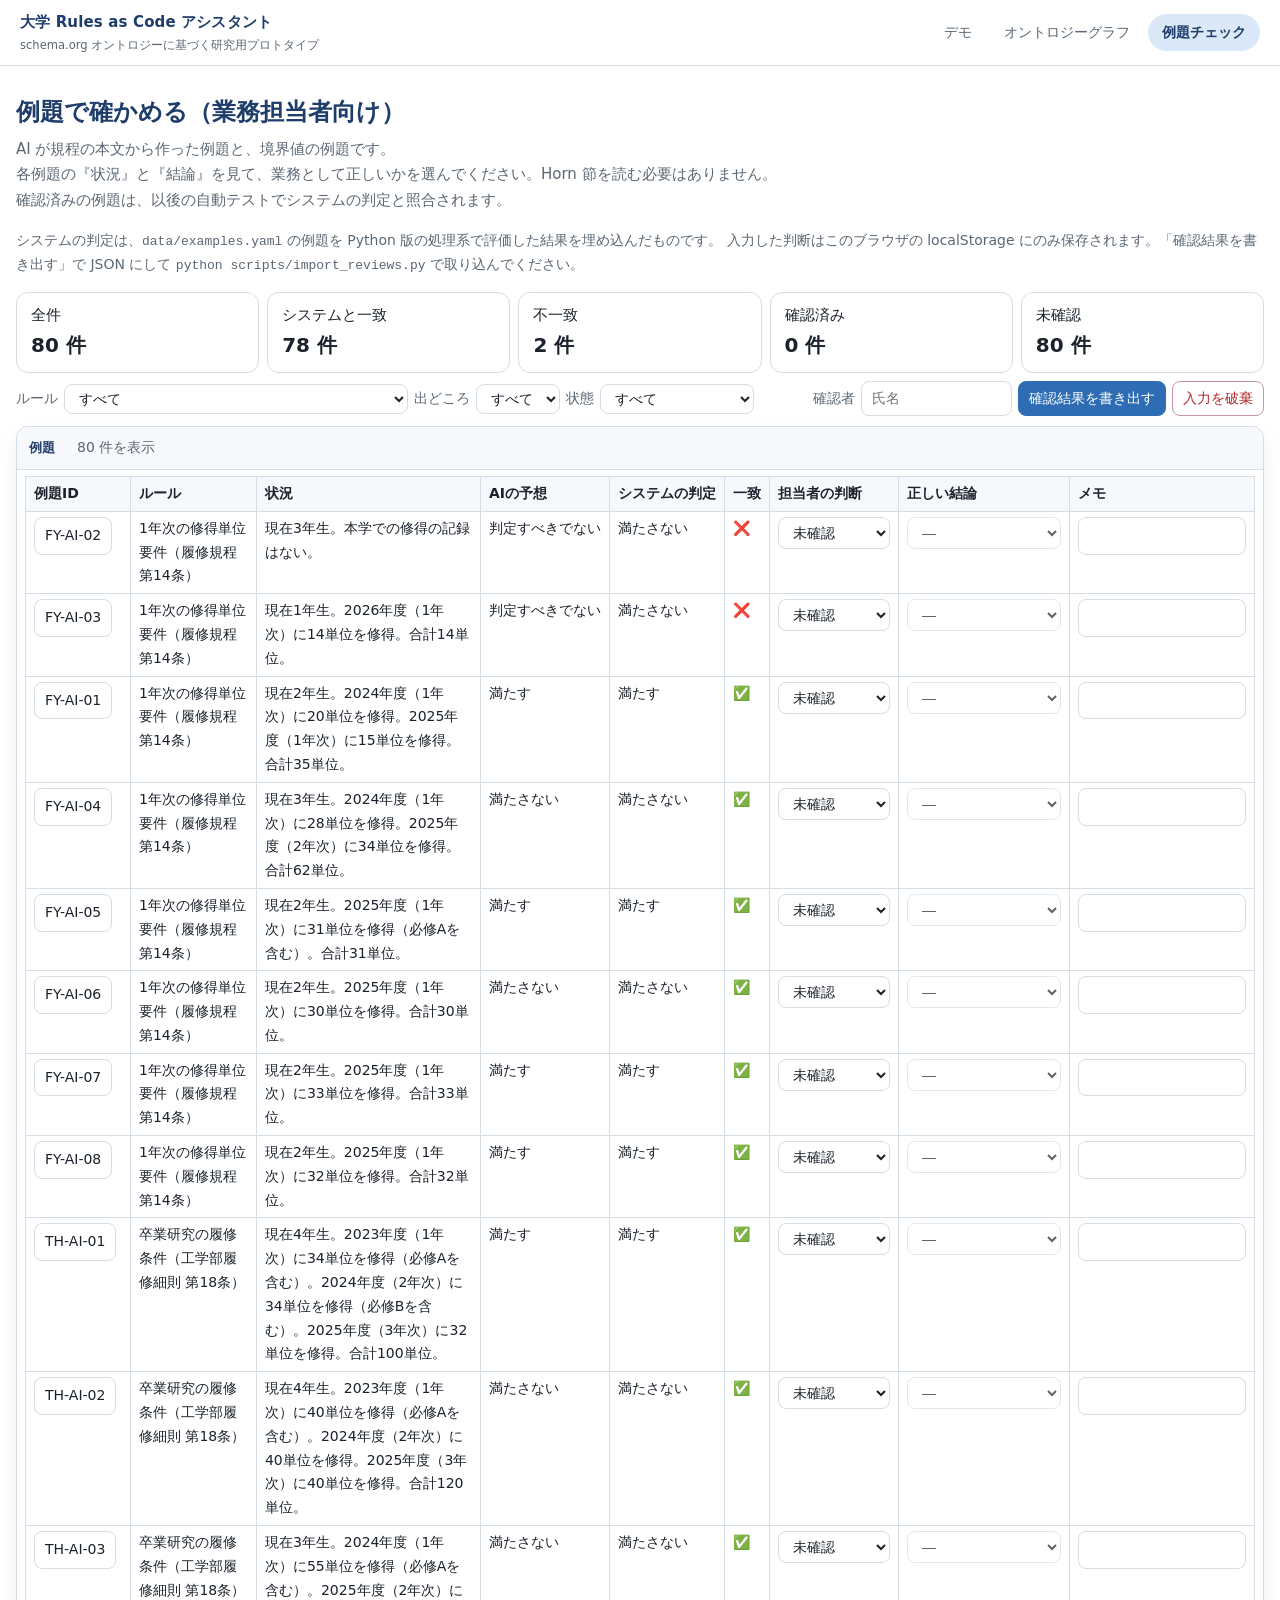
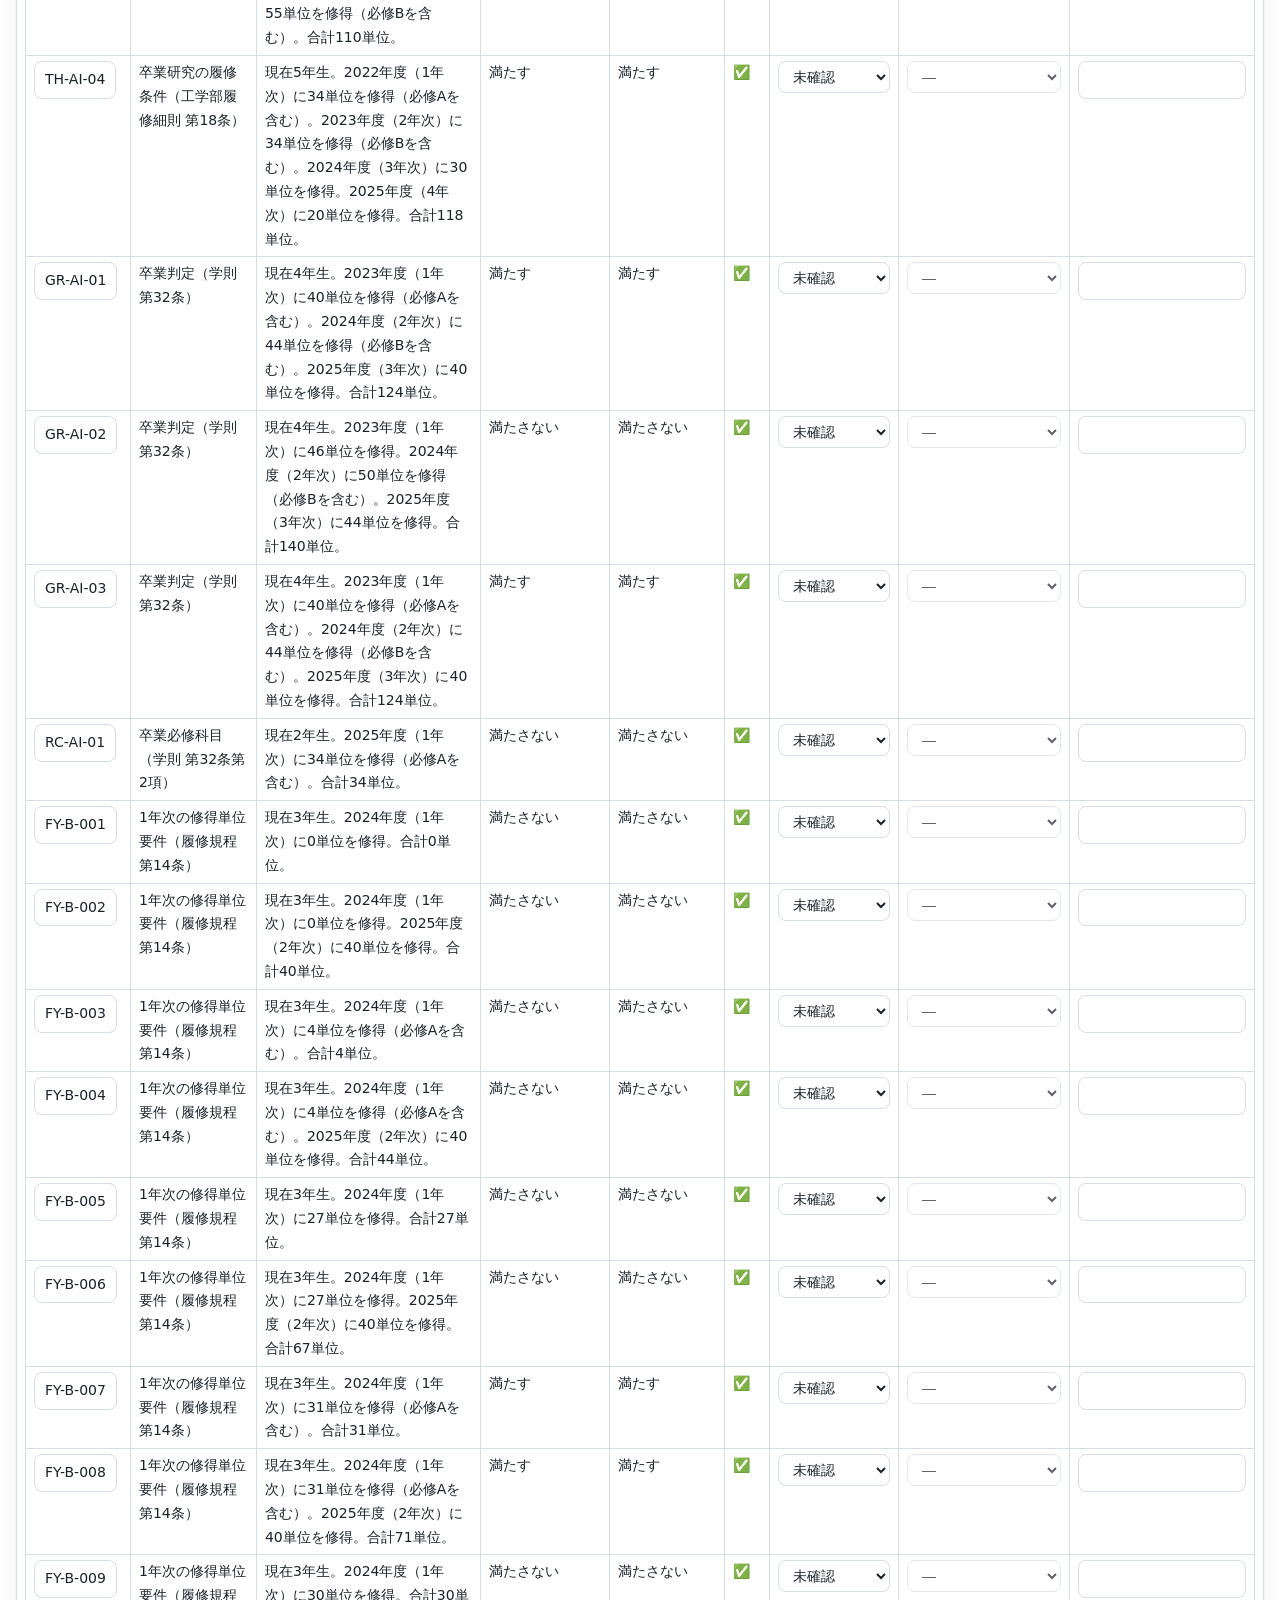
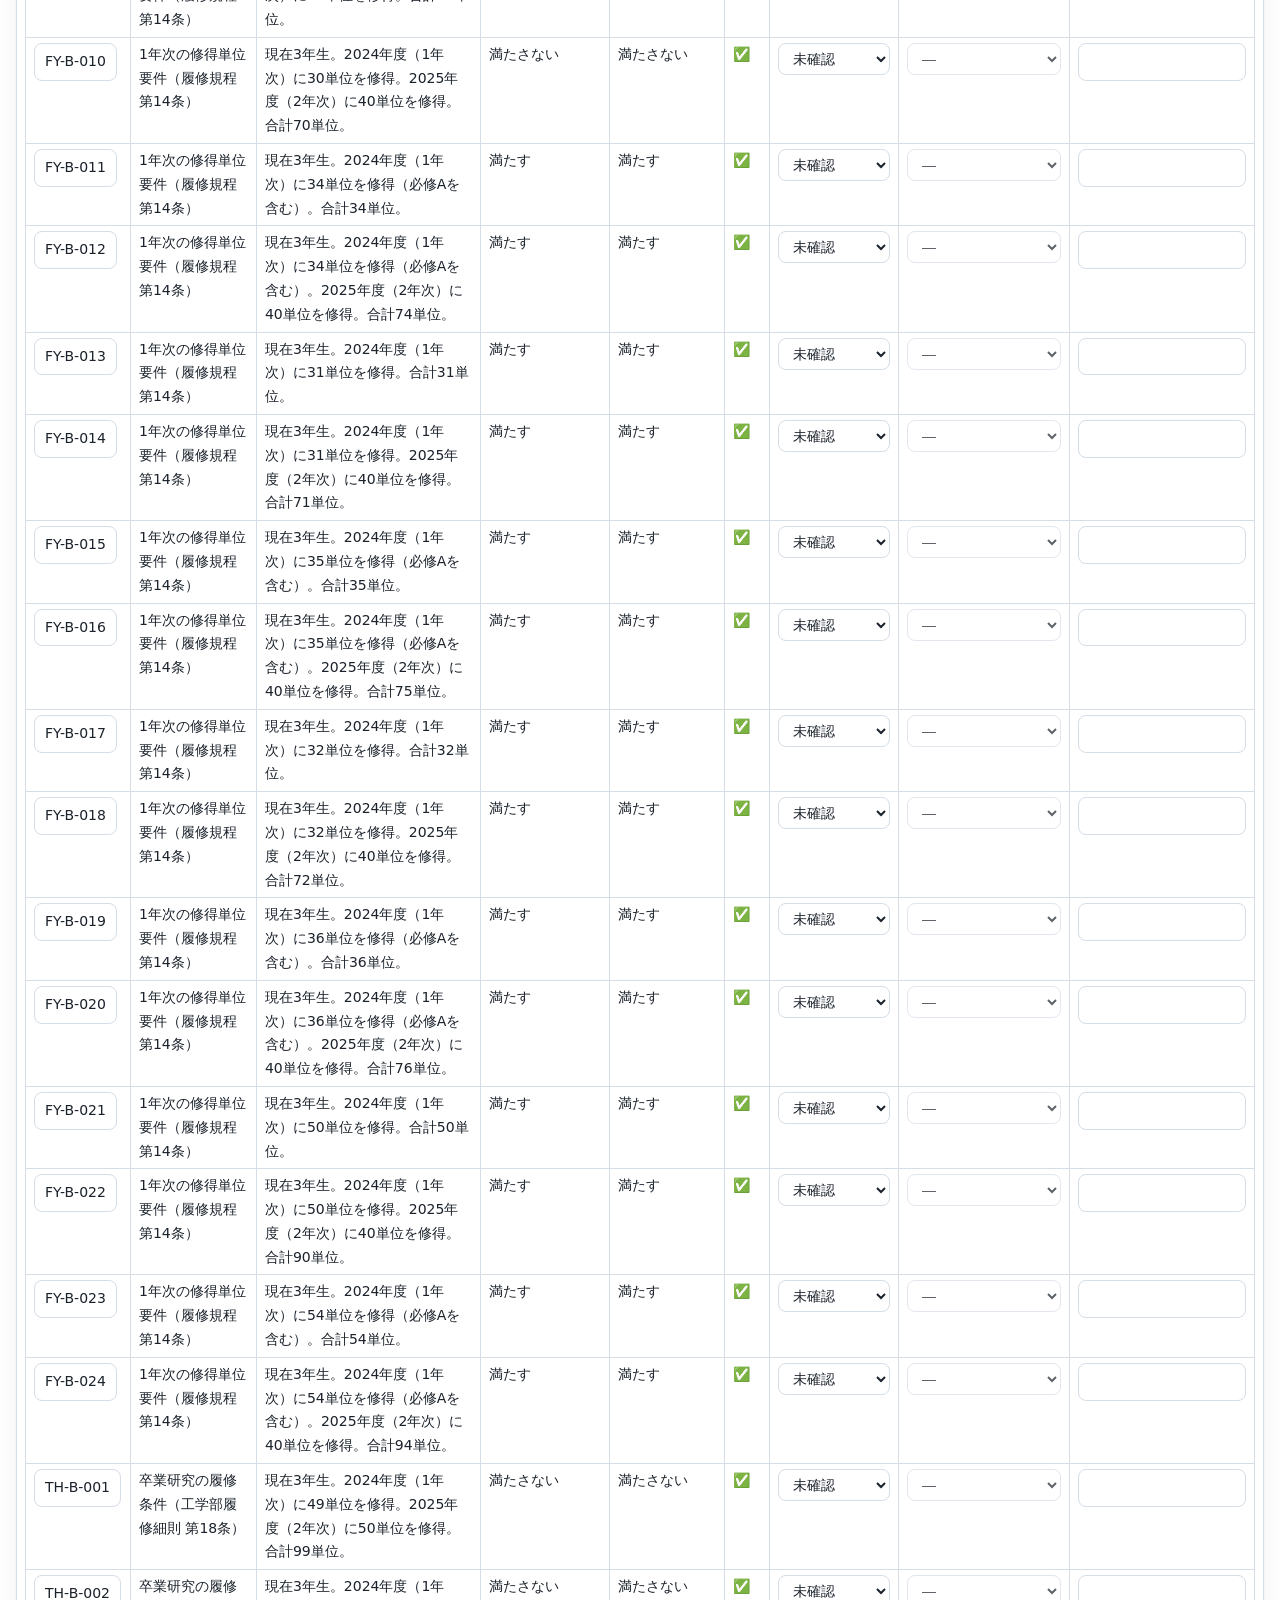
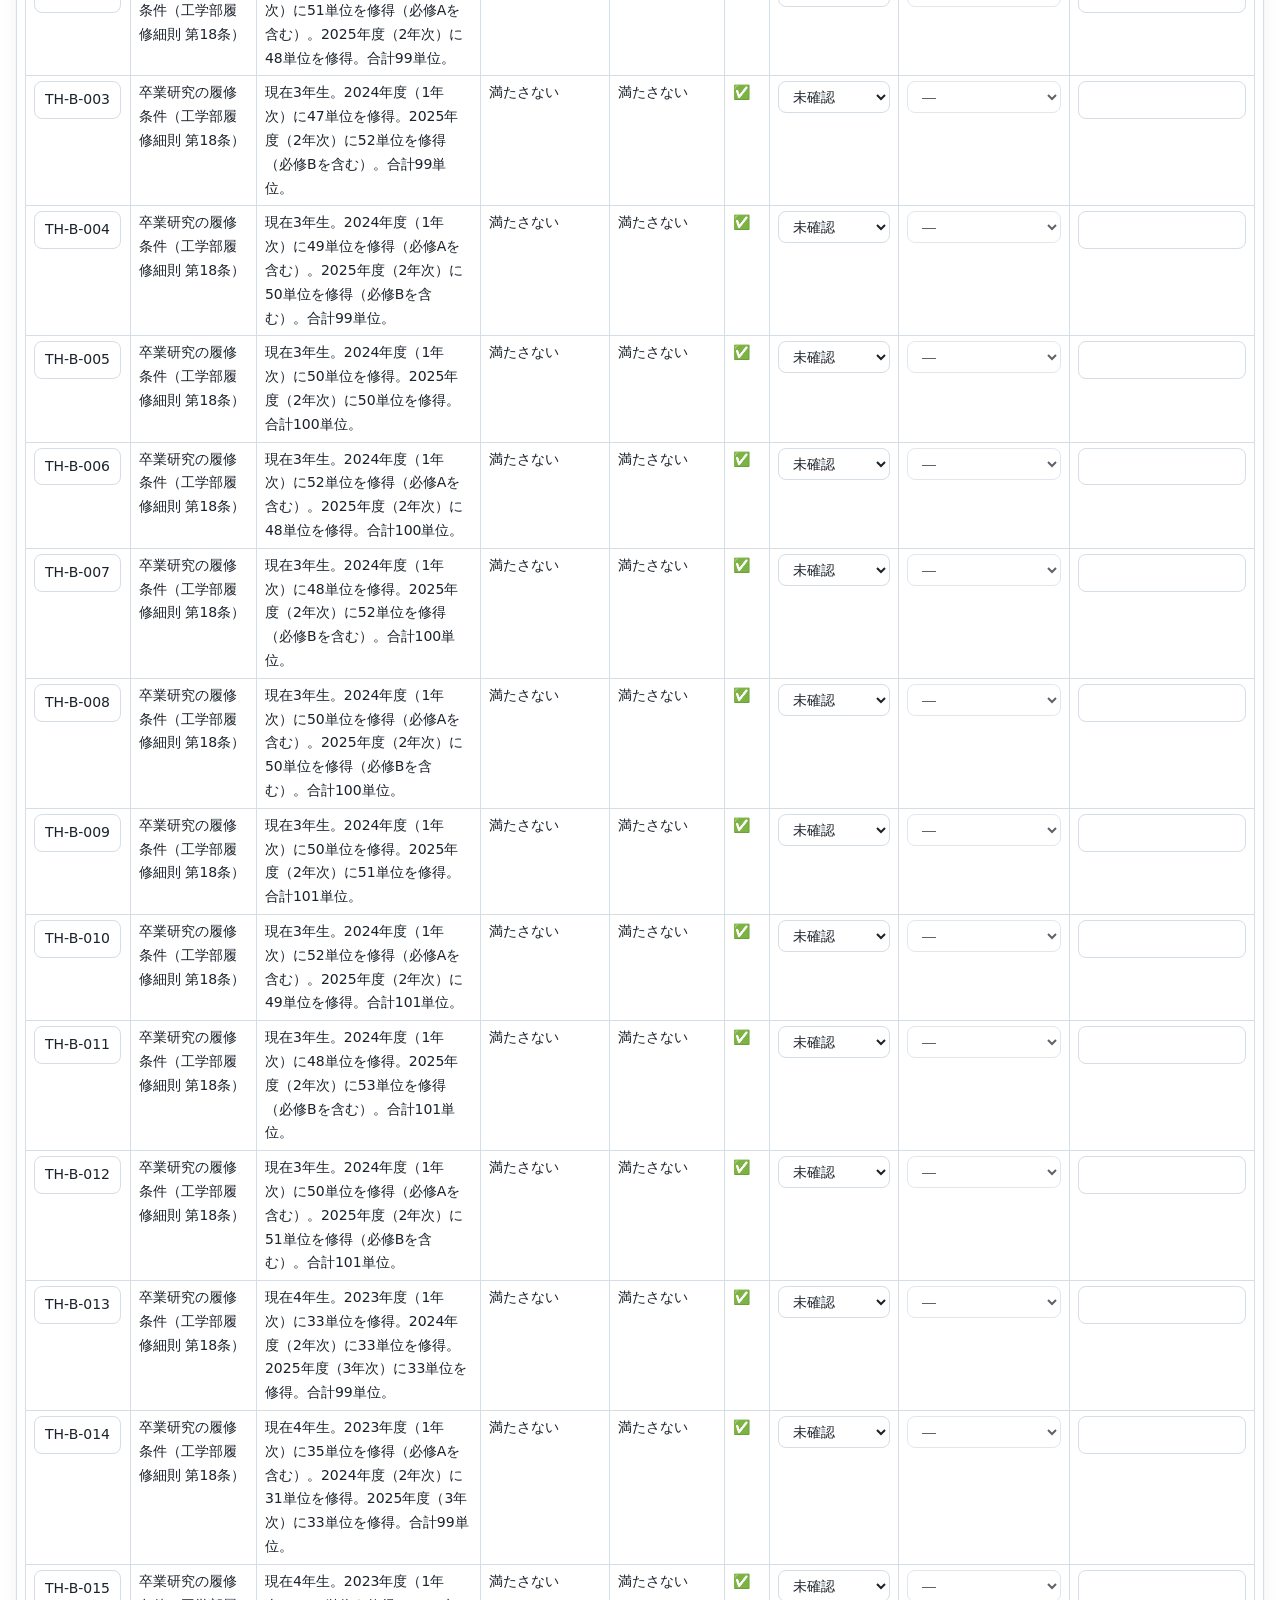
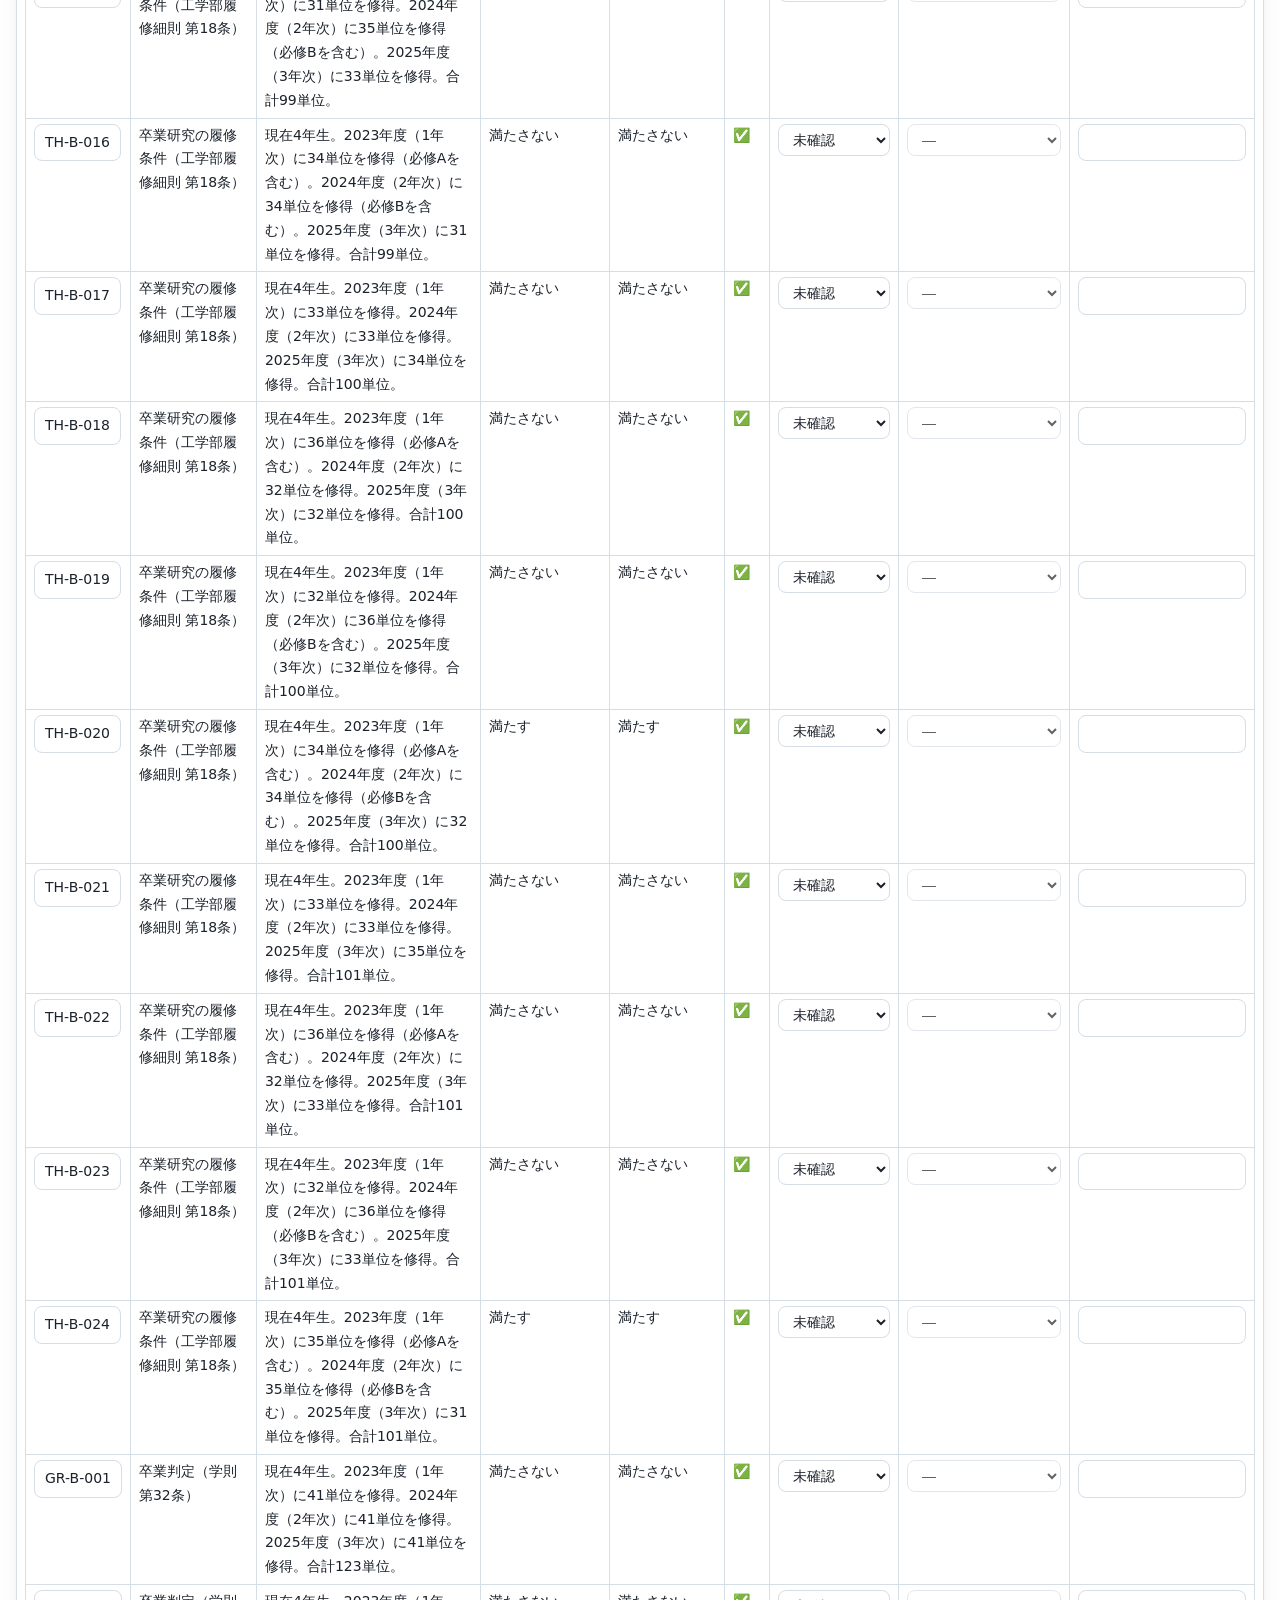
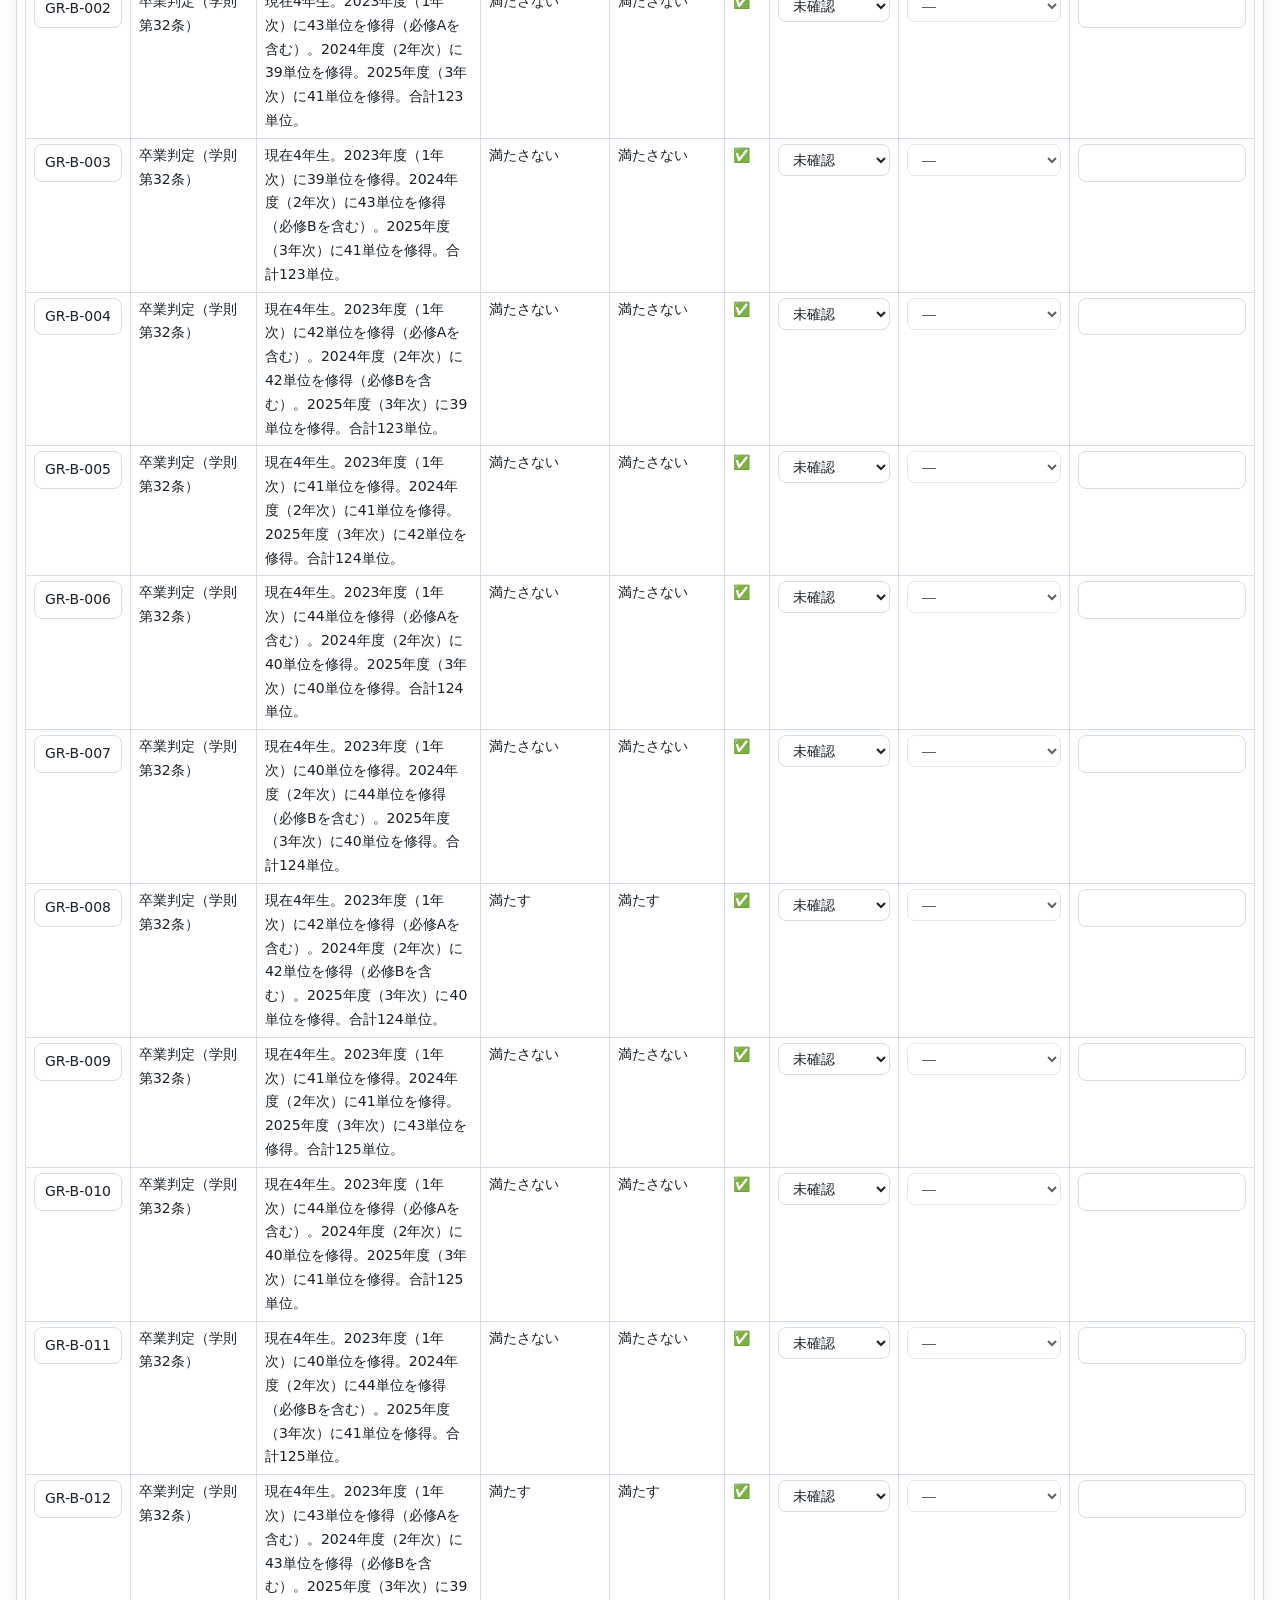
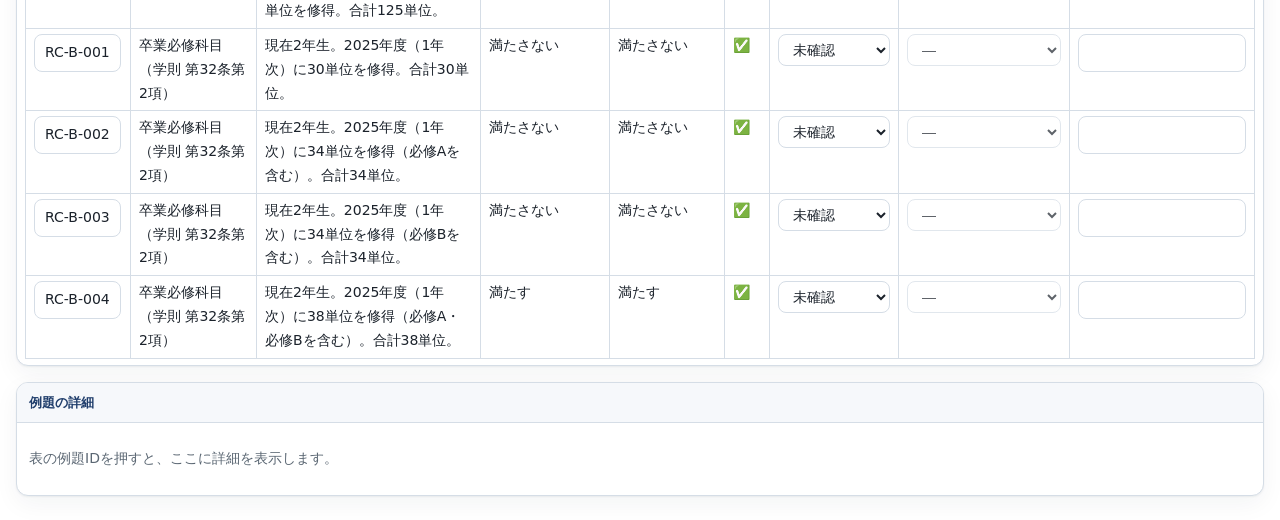
==== docs/examples.html @ 0e3f9cc3 "Horn節を実際に評価する処理系と、例題による確認の仕組みを追加した 研究会での指摘に対応する。  - Horn節の処理系（層化否定と集約つきのDatalog）を src/horn.py に実装し、 " ====
<!DOCTYPE html>
<html lang="ja">
<head>
<meta charset="utf-8">
<meta name="viewport" content="width=device-width, initial-scale=1">
<title>例題チェック｜大学 Rules as Code アシスタント</title>
<link rel="stylesheet" href="assets/site.css">
</head>
<body>

<header class="site-header">
  <a class="brand" href="index.html">大学 Rules as Code アシスタント<small>schema.org オントロジーに基づく研究用プロトタイプ</small></a>
  <nav class="site-nav">
    <a href="index.html">デモ</a>
    <a href="graph.html">オントロジーグラフ</a>
    <a href="examples.html" aria-current="page">例題チェック</a>
  </nav>
</header>

<div class="wrap-wide">
  <h1>例題で確かめる（業務担当者向け）</h1>
  <p class="lead">
    AI が規程の本文から作った例題と、境界値の例題です。<br>
    各例題の『状況』と『結論』を見て、業務として正しいかを選んでください。Horn 節を読む必要はありません。<br>
    確認済みの例題は、以後の自動テストでシステムの判定と照合されます。
  </p>
  <p class="muted">
    システムの判定は、<code>data/examples.yaml</code> の例題を Python 版の処理系で評価した結果を埋め込んだものです。
    入力した判断はこのブラウザの localStorage にのみ保存されます。「確認結果を書き出す」で JSON にして
    <code>python scripts/import_reviews.py</code> で取り込んでください。
  </p>

  <div class="metrics" id="counts"></div>

  <div class="toolbar">
    <label class="muted" for="filter-rule">ルール</label>
    <select id="filter-rule"></select>
    <label class="muted" for="filter-origin">出どころ</label>
    <select id="filter-origin"></select>
    <label class="muted" for="filter-state">状態</label>
    <select id="filter-state"></select>
    <span class="spacer"></span>
    <label class="muted" for="reviewer">確認者</label>
    <input id="reviewer" type="text" placeholder="氏名" size="14">
    <button id="export-reviews" class="primary">確認結果を書き出す</button>
    <button id="reset" class="danger">入力を破棄</button>
  </div>
  <div id="global-status"></div>

  <section class="panel" id="export-panel" hidden style="margin-bottom:12px">
    <header>書き出し<span class="muted" id="export-caption" style="font-weight:400"></span></header>
    <div class="body">
      <div class="row">
        <button id="export-copy" class="primary">クリップボードにコピー</button>
        <button id="export-download">ファイルとして保存</button>
        <button id="export-close">閉じる</button>
        <span class="muted" id="export-note"></span>
      </div>
      <textarea id="export-text" rows="10" spellcheck="false"
                style="width:100%;font-family:var(--mono);font-size:.78rem"></textarea>
    </div>
  </section>

  <section class="panel">
    <header>例題<span class="muted" id="shown-count" style="font-weight:400"></span></header>
    <div class="body tight" style="overflow-x:auto">
      <table class="examples-table">
        <thead>
          <tr>
            <th>例題ID</th><th>ルール</th><th>状況</th><th>AIの予想</th><th>システムの判定</th>
            <th>一致</th><th>担当者の判断</th><th>正しい結論</th><th>メモ</th>
          </tr>
        </thead>
        <tbody id="examples-body"></tbody>
      </table>
    </div>
  </section>

  <section class="panel" style="margin-top:16px">
    <header>例題の詳細</header>
    <div class="body" id="example-detail">
      <p class="muted">表の例題IDを押すと、ここに詳細を表示します。</p>
    </div>
  </section>
</div>

<!-- BEGIN examples (generated by scripts/sync_docs_data.py from data/examples.yaml and the Python rule engine) -->
<script type="application/json" id="examples">
[
{"id": "FY-AI-01", "rule_type": "first_year_credit_requirement", "rule_label": "1年次の修得単位要件（履修規程 第14条）", "origin": "ai", "title": "1年次を留年し、2年間で合計35単位を修得した", "description": "現在2年生。2024年度（1年次）に20単位を修得。2025年度（1年次）に15単位を修得。合計35単位。", "expected": {"status": "eligible", "reason": "第1年次に在籍した2年間で合計35単位を修得しており、必要な31単位以上のため"}, "ai_note": "「第1年次において」が、留年して第1年次を2回過ごした場合に2年分を合算するのか、最初の1年間だけを数えるのかは、条文から決まらない。最初の1年だけなら20単位で要件を満たさない。", "review": {"verdict": "unreviewed", "correct_status": null, "note": null, "reviewer": null, "reviewed_on": null}, "outcome": {"status": "eligible", "message": "1年次の修得単位要件を満たしています（1年次の修得 35単位／必要 31単位）。", "unmet": [], "proof": {"goal": "meets_first_year_requirement(urdi:example/FY-AI-01/student)", "kind": "rule", "proved": true, "clause": "meets_first_year_requirement(Student) :- first_year_credits(Student, Earned), first_year_minimum(Student, Minimum), Earned >= Minimum.", "detail": null, "children": [{"goal": "first_year_credits(urdi:example/FY-AI-01/student, 35)", "kind": "rule", "proved": true, "clause": "first_year_credits(Student, Earned) :- ccso:enrolledIn(Student, Program), urd:targetYearOfStudy(Program, Year), aggregate_all(sum(Credits), (completed_in_year(Student, Year, Course), schema:numberOfCredits(Course, Credits)), Earned).", "detail": null, "children": [{"goal": "ccso:enrolledIn(urdi:example/FY-AI-01/student, urdi:program/engineering-2026)", "kind": "fact", "proved": true, "clause": null, "detail": null, "children": [], "reading": "例題の学生は工学部 学士課程（2026年度）に在籍している"}, {"goal": "urd:targetYearOfStudy(urdi:program/engineering-2026, 1)", "kind": "fact", "proved": true, "clause": null, "detail": null, "children": [], "reading": "工学部 学士課程（2026年度）の要件の対象年次は1"}, {"goal": "aggregate_all(sum(Credits), (completed_in_year(urdi:example/FY-AI-01/student, 1, Course), schema:numberOfCredits(Course, Credits)), 35)", "kind": "aggregate", "proved": true, "clause": null, "detail": "2件", "children": [{"goal": "(completed_in_year(urdi:example/FY-AI-01/student, 1, urdi:example/FY-AI-01/course/2024), schema:numberOfCredits(urdi:example/FY-AI-01/course/2024, 20))", "kind": "conj", "proved": true, "clause": null, "detail": null, "children": [{"goal": "completed_in_year(urdi:example/FY-AI-01/student, 1, urdi:example/FY-AI-01/course/2024)", "kind": "rule", "proved": true, "clause": "completed_in_year(Student, Year, Course) :- schema:agent(Record, Student), rdf:type(Record, schema:AchieveAction), urd:atYearOfStudy(Record, Year), schema:object(Record, Course).", "detail": null, "children": [{"goal": "schema:agent(urdi:example/FY-AI-01/achievement/2024, urdi:example/FY-AI-01/student)", "kind": "fact", "proved": true, "clause": null, "detail": null, "children": [], "reading": "2024年度（1年次）の単位修得を行ったのは例題の学生"}, {"goal": "rdf:type(urdi:example/FY-AI-01/achievement/2024, schema:AchieveAction)", "kind": "fact", "proved": true, "clause": null, "detail": null, "children": [], "reading": "2024年度（1年次）の単位修得は達成行為（単位修得の記録）である"}, {"goal": "urd:atYearOfStudy(urdi:example/FY-AI-01/achievement/2024, 1)", "kind": "fact", "proved": true, "clause": null, "detail": null, "children": [], "reading": "2024年度（1年次）の単位修得の時点の学年は1"}, {"goal": "schema:object(urdi:example/FY-AI-01/achievement/2024, urdi:example/FY-AI-01/course/2024)", "kind": "fact", "proved": true, "clause": null, "detail": null, "children": [], "reading": "2024年度（1年次）の単位修得の対象はその他の科目（20単位分）"}], "reading": "例題の学生がその他の科目（20単位分）を修得したときの学年は1"}, {"goal": "schema:numberOfCredits(urdi:example/FY-AI-01/course/2024, 20)", "kind": "fact", "proved": true, "clause": null, "detail": null, "children": [], "reading": "その他の科目（20単位分）の単位数は20"}], "reading": "例題の学生がその他の科目（20単位分）を修得したときの学年は1、かつその他の科目（20単位分）の単位数は20"}, {"goal": "(completed_in_year(urdi:example/FY-AI-01/student, 1, urdi:example/FY-AI-01/course/2025), schema:numberOfCredits(urdi:example/FY-AI-01/course/2025, 15))", "kind": "conj", "proved": true, "clause": null, "detail": null, "children": [{"goal": "completed_in_year(urdi:example/FY-AI-01/student, 1, urdi:example/FY-AI-01/course/2025)", "kind": "rule", "proved": true, "clause": "completed_in_year(Student, Year, Course) :- schema:agent(Record, Student), rdf:type(Record, schema:AchieveAction), urd:atYearOfStudy(Record, Year), schema:object(Record, Course).", "detail": null, "children": [{"goal": "schema:agent(urdi:example/FY-AI-01/achievement/2025, urdi:example/FY-AI-01/student)", "kind": "fact", "proved": true, "clause": null, "detail": null, "children": [], "reading": "2025年度（1年次）の単位修得を行ったのは例題の学生"}, {"goal": "rdf:type(urdi:example/FY-AI-01/achievement/2025, schema:AchieveAction)", "kind": "fact", "proved": true, "clause": null, "detail": null, "children": [], "reading": "2025年度（1年次）の単位修得は達成行為（単位修得の記録）である"}, {"goal": "urd:atYearOfStudy(urdi:example/FY-AI-01/achievement/2025, 1)", "kind": "fact", "proved": true, "clause": null, "detail": null, "children": [], "reading": "2025年度（1年次）の単位修得の時点の学年は1"}, {"goal": "schema:object(urdi:example/FY-AI-01/achievement/2025, urdi:example/FY-AI-01/course/2025)", "kind": "fact", "proved": true, "clause": null, "detail": null, "children": [], "reading": "2025年度（1年次）の単位修得の対象はその他の科目（15単位分）"}], "reading": "例題の学生がその他の科目（15単位分）を修得したときの学年は1"}, {"goal": "schema:numberOfCredits(urdi:example/FY-AI-01/course/2025, 15)", "kind": "fact", "proved": true, "clause": null, "detail": null, "children": [], "reading": "その他の科目（15単位分）の単位数は15"}], "reading": "例題の学生がその他の科目（15単位分）を修得したときの学年は1、かつその他の科目（15単位分）の単位数は15"}], "reading": "例題の学生が〈科目〉を修得したときの学年は1、かつ〈科目〉の単位数は〈単位数〉、であるような〈単位数〉の合計は35"}], "reading": "例題の学生が1年次に修得した単位数は35"}, {"goal": "first_year_minimum(urdi:example/FY-AI-01/student, 31)", "kind": "rule", "proved": true, "clause": "first_year_minimum(Student, Minimum) :- ccso:enrolledIn(Student, Program), schema:numberOfCredits(Program, Required), urd:minimumCreditRatio(Program, Percent), Minimum is ceiling(Required * Percent / 100).", "detail": null, "children": [{"goal": "ccso:enrolledIn(urdi:example/FY-AI-01/student, urdi:program/engineering-2026)", "kind": "fact", "proved": true, "clause": null, "detail": null, "children": [], "reading": "例題の学生は工学部 学士課程（2026年度）に在籍している"}, {"goal": "schema:numberOfCredits(urdi:program/engineering-2026, 124)", "kind": "fact", "proved": true, "clause": null, "detail": null, "children": [], "reading": "工学部 学士課程（2026年度）の単位数は124"}, {"goal": "urd:minimumCreditRatio(urdi:program/engineering-2026, 25)", "kind": "fact", "proved": true, "clause": null, "detail": null, "children": [], "reading": "工学部 学士課程（2026年度）の最低修得割合（%）は25"}, {"goal": "31 is ceiling(124 * 25 / 100)", "kind": "builtin", "proved": true, "clause": null, "detail": null, "children": [], "reading": "31は ceiling(124 * 25 / 100) で求める"}], "reading": "例題の学生が1年次に修得すべき単位数は31"}, {"goal": "35 >= 31", "kind": "builtin", "proved": true, "clause": null, "detail": null, "children": [], "reading": "35が31以上"}], "reading": "例題の学生が、1年次の修得単位要件を満たしている"}}, "effective_expected": "eligible", "matches": true, "legislation": [{"citation": "2026年度履修規程 第14条", "name": "第1年次に修得すべき単位数", "text": "学生は、第1年次において、卒業に必要な単位数の4分の1以上を修得しなければならない。2 前項に定める単位数を修得できなかった学生は、修学指導の対象とする。"}]},
{"id": "FY-AI-02", "rule_type": "first_year_credit_requirement", "rule_label": "1年次の修得単位要件（履修規程 第14条）", "origin": "ai", "title": "3年次に編入学した（本学での第1年次の在籍がない）", "description": "現在3年生。本学での修得の記録はない。", "expected": {"status": "unknown", "reason": "編入学生には本学での第1年次がなく、本条を当てはめる場面ではないと考えられるため"}, "ai_note": "編入学生に本条を適用するかどうかが条文に書かれていない。適用しないのであれば、ルールに「編入学生は対象外」という節を足す必要がある。現在のルールでは0単位として「満たさない」と判定される。", "review": {"verdict": "unreviewed", "correct_status": null, "note": null, "reviewer": null, "reviewed_on": null}, "outcome": {"status": "not_eligible", "message": "1年次の修得単位要件を満たしていません（1年次の修得 0単位／必要 31単位）。履修規程第14条第2項により修学指導の対象となります。", "unmet": ["1年次の修得単位が31単位不足"], "proof": {"goal": "meets_first_year_requirement(urdi:example/FY-AI-02/student)", "kind": "rule", "proved": false, "clause": "meets_first_year_requirement(Student) :- first_year_credits(Student, Earned), first_year_minimum(Student, Minimum), Earned >= Minimum.", "detail": null, "children": [{"goal": "first_year_credits(urdi:example/FY-AI-02/student, 0)", "kind": "rule", "proved": true, "clause": "first_year_credits(Student, Earned) :- ccso:enrolledIn(Student, Program), urd:targetYearOfStudy(Program, Year), aggregate_all(sum(Credits), (completed_in_year(Student, Year, Course), schema:numberOfCredits(Course, Credits)), Earned).", "detail": null, "children": [{"goal": "ccso:enrolledIn(urdi:example/FY-AI-02/student, urdi:program/engineering-2026)", "kind": "fact", "proved": true, "clause": null, "detail": null, "children": [], "reading": "例題の学生は工学部 学士課程（2026年度）に在籍している"}, {"goal": "urd:targetYearOfStudy(urdi:program/engineering-2026, 1)", "kind": "fact", "proved": true, "clause": null, "detail": null, "children": [], "reading": "工学部 学士課程（2026年度）の要件の対象年次は1"}, {"goal": "aggregate_all(sum(Credits), (completed_in_year(urdi:example/FY-AI-02/student, 1, Course), schema:numberOfCredits(Course, Credits)), 0)", "kind": "aggregate", "proved": true, "clause": null, "detail": "0件", "children": [], "reading": "例題の学生が〈科目〉を修得したときの学年は1、かつ〈科目〉の単位数は〈単位数〉、であるような〈単位数〉の合計は0"}], "reading": "例題の学生が1年次に修得した単位数は0"}, {"goal": "first_year_minimum(urdi:example/FY-AI-02/student, 31)", "kind": "rule", "proved": true, "clause": "first_year_minimum(Student, Minimum) :- ccso:enrolledIn(Student, Program), schema:numberOfCredits(Program, Required), urd:minimumCreditRatio(Program, Percent), Minimum is ceiling(Required * Percent / 100).", "detail": null, "children": [{"goal": "ccso:enrolledIn(urdi:example/FY-AI-02/student, urdi:program/engineering-2026)", "kind": "fact", "proved": true, "clause": null, "detail": null, "children": [], "reading": "例題の学生は工学部 学士課程（2026年度）に在籍している"}, {"goal": "schema:numberOfCredits(urdi:program/engineering-2026, 124)", "kind": "fact", "proved": true, "clause": null, "detail": null, "children": [], "reading": "工学部 学士課程（2026年度）の単位数は124"}, {"goal": "urd:minimumCreditRatio(urdi:program/engineering-2026, 25)", "kind": "fact", "proved": true, "clause": null, "detail": null, "children": [], "reading": "工学部 学士課程（2026年度）の最低修得割合（%）は25"}, {"goal": "31 is ceiling(124 * 25 / 100)", "kind": "builtin", "proved": true, "clause": null, "detail": null, "children": [], "reading": "31は ceiling(124 * 25 / 100) で求める"}], "reading": "例題の学生が1年次に修得すべき単位数は31"}, {"goal": "0 >= 31", "kind": "builtin", "proved": false, "clause": null, "detail": null, "children": [], "reading": "0が31以上"}], "reading": "例題の学生が、1年次の修得単位要件を満たしている"}}, "effective_expected": "unknown", "matches": false, "legislation": [{"citation": "2026年度履修規程 第14条", "name": "第1年次に修得すべき単位数", "text": "学生は、第1年次において、卒業に必要な単位数の4分の1以上を修得しなければならない。2 前項に定める単位数を修得できなかった学生は、修学指導の対象とする。"}]},
{"id": "FY-AI-03", "rule_type": "first_year_credit_requirement", "rule_label": "1年次の修得単位要件（履修規程 第14条）", "origin": "ai", "title": "1年生の前期を終えた時点で14単位を修得している", "description": "現在1年生。2026年度（1年次）に14単位を修得。合計14単位。", "expected": {"status": "unknown", "reason": "第1年次がまだ終わっていないため、要件を満たすかどうかはまだ決まらないため"}, "ai_note": "年度の途中で問われた場合に「満たしていない」と答えるのか、「まだ確定していない」と答えるのかを決める必要がある。現在のルールは、判定時点までの修得単位だけを見て「満たさない」と答える。", "review": {"verdict": "unreviewed", "correct_status": null, "note": null, "reviewer": null, "reviewed_on": null}, "outcome": {"status": "not_eligible", "message": "1年次の修得単位要件を満たしていません（1年次の修得 14単位／必要 31単位）。履修規程第14条第2項により修学指導の対象となります。", "unmet": ["1年次の修得単位が17単位不足"], "proof": {"goal": "meets_first_year_requirement(urdi:example/FY-AI-03/student)", "kind": "rule", "proved": false, "clause": "meets_first_year_requirement(Student) :- first_year_credits(Student, Earned), first_year_minimum(Student, Minimum), Earned >= Minimum.", "detail": null, "children": [{"goal": "first_year_credits(urdi:example/FY-AI-03/student, 14)", "kind": "rule", "proved": true, "clause": "first_year_credits(Student, Earned) :- ccso:enrolledIn(Student, Program), urd:targetYearOfStudy(Program, Year), aggregate_all(sum(Credits), (completed_in_year(Student, Year, Course), schema:numberOfCredits(Course, Credits)), Earned).", "detail": null, "children": [{"goal": "ccso:enrolledIn(urdi:example/FY-AI-03/student, urdi:program/engineering-2026)", "kind": "fact", "proved": true, "clause": null, "detail": null, "children": [], "reading": "例題の学生は工学部 学士課程（2026年度）に在籍している"}, {"goal": "urd:targetYearOfStudy(urdi:program/engineering-2026, 1)", "kind": "fact", "proved": true, "clause": null, "detail": null, "children": [], "reading": "工学部 学士課程（2026年度）の要件の対象年次は1"}, {"goal": "aggregate_all(sum(Credits), (completed_in_year(urdi:example/FY-AI-03/student, 1, Course), schema:numberOfCredits(Course, Credits)), 14)", "kind": "aggregate", "proved": true, "clause": null, "detail": "1件", "children": [{"goal": "(completed_in_year(urdi:example/FY-AI-03/student, 1, urdi:example/FY-AI-03/course/2026), schema:numberOfCredits(urdi:example/FY-AI-03/course/2026, 14))", "kind": "conj", "proved": true, "clause": null, "detail": null, "children": [{"goal": "completed_in_year(urdi:example/FY-AI-03/student, 1, urdi:example/FY-AI-03/course/2026)", "kind": "rule", "proved": true, "clause": "completed_in_year(Student, Year, Course) :- schema:agent(Record, Student), rdf:type(Record, schema:AchieveAction), urd:atYearOfStudy(Record, Year), schema:object(Record, Course).", "detail": null, "children": [{"goal": "schema:agent(urdi:example/FY-AI-03/achievement/2026, urdi:example/FY-AI-03/student)", "kind": "fact", "proved": true, "clause": null, "detail": null, "children": [], "reading": "2026年度（1年次）の単位修得を行ったのは例題の学生"}, {"goal": "rdf:type(urdi:example/FY-AI-03/achievement/2026, schema:AchieveAction)", "kind": "fact", "proved": true, "clause": null, "detail": null, "children": [], "reading": "2026年度（1年次）の単位修得は達成行為（単位修得の記録）である"}, {"goal": "urd:atYearOfStudy(urdi:example/FY-AI-03/achievement/2026, 1)", "kind": "fact", "proved": true, "clause": null, "detail": null, "children": [], "reading": "2026年度（1年次）の単位修得の時点の学年は1"}, {"goal": "schema:object(urdi:example/FY-AI-03/achievement/2026, urdi:example/FY-AI-03/course/2026)", "kind": "fact", "proved": true, "clause": null, "detail": null, "children": [], "reading": "2026年度（1年次）の単位修得の対象はその他の科目（14単位分）"}], "reading": "例題の学生がその他の科目（14単位分）を修得したときの学年は1"}, {"goal": "schema:numberOfCredits(urdi:example/FY-AI-03/course/2026, 14)", "kind": "fact", "proved": true, "clause": null, "detail": null, "children": [], "reading": "その他の科目（14単位分）の単位数は14"}], "reading": "例題の学生がその他の科目（14単位分）を修得したときの学年は1、かつその他の科目（14単位分）の単位数は14"}], "reading": "例題の学生が〈科目〉を修得したときの学年は1、かつ〈科目〉の単位数は〈単位数〉、であるような〈単位数〉の合計は14"}], "reading": "例題の学生が1年次に修得した単位数は14"}, {"goal": "first_year_minimum(urdi:example/FY-AI-03/student, 31)", "kind": "rule", "proved": true, "clause": "first_year_minimum(Student, Minimum) :- ccso:enrolledIn(Student, Program), schema:numberOfCredits(Program, Required), urd:minimumCreditRatio(Program, Percent), Minimum is ceiling(Required * Percent / 100).", "detail": null, "children": [{"goal": "ccso:enrolledIn(urdi:example/FY-AI-03/student, urdi:program/engineering-2026)", "kind": "fact", "proved": true, "clause": null, "detail": null, "children": [], "reading": "例題の学生は工学部 学士課程（2026年度）に在籍している"}, {"goal": "schema:numberOfCredits(urdi:program/engineering-2026, 124)", "kind": "fact", "proved": true, "clause": null, "detail": null, "children": [], "reading": "工学部 学士課程（2026年度）の単位数は124"}, {"goal": "urd:minimumCreditRatio(urdi:program/engineering-2026, 25)", "kind": "fact", "proved": true, "clause": null, "detail": null, "children": [], "reading": "工学部 学士課程（2026年度）の最低修得割合（%）は25"}, {"goal": "31 is ceiling(124 * 25 / 100)", "kind": "builtin", "proved": true, "clause": null, "detail": null, "children": [], "reading": "31は ceiling(124 * 25 / 100) で求める"}], "reading": "例題の学生が1年次に修得すべき単位数は31"}, {"goal": "14 >= 31", "kind": "builtin", "proved": false, "clause": null, "detail": null, "children": [], "reading": "14が31以上"}], "reading": "例題の学生が、1年次の修得単位要件を満たしている"}}, "effective_expected": "unknown", "matches": false, "legislation": [{"citation": "2026年度履修規程 第14条", "name": "第1年次に修得すべき単位数", "text": "学生は、第1年次において、卒業に必要な単位数の4分の1以上を修得しなければならない。2 前項に定める単位数を修得できなかった学生は、修学指導の対象とする。"}]},
{"id": "FY-AI-04", "rule_type": "first_year_credit_requirement", "rule_label": "1年次の修得単位要件（履修規程 第14条）", "origin": "ai", "title": "1年次に28単位、2年次に1年生向けの教養科目を含めて34単位を修得した", "description": "現在3年生。2024年度（1年次）に28単位を修得。2025年度（2年次）に34単位を修得。合計62単位。", "expected": {"status": "not_eligible", "reason": "第1年次に修得したのは28単位で、2年次に修得した科目は1年生向けの科目でも数えないため"}, "ai_note": "「第1年次において修得」を「1年次の間に修得した」と読んだ。科目の配当年次（1年生向けかどうか）で数える読み方もありうる。", "review": {"verdict": "unreviewed", "correct_status": null, "note": null, "reviewer": null, "reviewed_on": null}, "outcome": {"status": "not_eligible", "message": "1年次の修得単位要件を満たしていません（1年次の修得 28単位／必要 31単位）。履修規程第14条第2項により修学指導の対象となります。", "unmet": ["1年次の修得単位が3単位不足"], "proof": {"goal": "meets_first_year_requirement(urdi:example/FY-AI-04/student)", "kind": "rule", "proved": false, "clause": "meets_first_year_requirement(Student) :- first_year_credits(Student, Earned), first_year_minimum(Student, Minimum), Earned >= Minimum.", "detail": null, "children": [{"goal": "first_year_credits(urdi:example/FY-AI-04/student, 28)", "kind": "rule", "proved": true, "clause": "first_year_credits(Student, Earned) :- ccso:enrolledIn(Student, Program), urd:targetYearOfStudy(Program, Year), aggregate_all(sum(Credits), (completed_in_year(Student, Year, Course), schema:numberOfCredits(Course, Credits)), Earned).", "detail": null, "children": [{"goal": "ccso:enrolledIn(urdi:example/FY-AI-04/student, urdi:program/engineering-2026)", "kind": "fact", "proved": true, "clause": null, "detail": null, "children": [], "reading": "例題の学生は工学部 学士課程（2026年度）に在籍している"}, {"goal": "urd:targetYearOfStudy(urdi:program/engineering-2026, 1)", "kind": "fact", "proved": true, "clause": null, "detail": null, "children": [], "reading": "工学部 学士課程（2026年度）の要件の対象年次は1"}, {"goal": "aggregate_all(sum(Credits), (completed_in_year(urdi:example/FY-AI-04/student, 1, Course), schema:numberOfCredits(Course, Credits)), 28)", "kind": "aggregate", "proved": true, "clause": null, "detail": "1件", "children": [{"goal": "(completed_in_year(urdi:example/FY-AI-04/student, 1, urdi:example/FY-AI-04/course/2024), schema:numberOfCredits(urdi:example/FY-AI-04/course/2024, 28))", "kind": "conj", "proved": true, "clause": null, "detail": null, "children": [{"goal": "completed_in_year(urdi:example/FY-AI-04/student, 1, urdi:example/FY-AI-04/course/2024)", "kind": "rule", "proved": true, "clause": "completed_in_year(Student, Year, Course) :- schema:agent(Record, Student), rdf:type(Record, schema:AchieveAction), urd:atYearOfStudy(Record, Year), schema:object(Record, Course).", "detail": null, "children": [{"goal": "schema:agent(urdi:example/FY-AI-04/achievement/2024, urdi:example/FY-AI-04/student)", "kind": "fact", "proved": true, "clause": null, "detail": null, "children": [], "reading": "2024年度（1年次）の単位修得を行ったのは例題の学生"}, {"goal": "rdf:type(urdi:example/FY-AI-04/achievement/2024, schema:AchieveAction)", "kind": "fact", "proved": true, "clause": null, "detail": null, "children": [], "reading": "2024年度（1年次）の単位修得は達成行為（単位修得の記録）である"}, {"goal": "urd:atYearOfStudy(urdi:example/FY-AI-04/achievement/2024, 1)", "kind": "fact", "proved": true, "clause": null, "detail": null, "children": [], "reading": "2024年度（1年次）の単位修得の時点の学年は1"}, {"goal": "schema:object(urdi:example/FY-AI-04/achievement/2024, urdi:example/FY-AI-04/course/2024)", "kind": "fact", "proved": true, "clause": null, "detail": null, "children": [], "reading": "2024年度（1年次）の単位修得の対象はその他の科目（28単位分）"}], "reading": "例題の学生がその他の科目（28単位分）を修得したときの学年は1"}, {"goal": "schema:numberOfCredits(urdi:example/FY-AI-04/course/2024, 28)", "kind": "fact", "proved": true, "clause": null, "detail": null, "children": [], "reading": "その他の科目（28単位分）の単位数は28"}], "reading": "例題の学生がその他の科目（28単位分）を修得したときの学年は1、かつその他の科目（28単位分）の単位数は28"}], "reading": "例題の学生が〈科目〉を修得したときの学年は1、かつ〈科目〉の単位数は〈単位数〉、であるような〈単位数〉の合計は28"}], "reading": "例題の学生が1年次に修得した単位数は28"}, {"goal": "first_year_minimum(urdi:example/FY-AI-04/student, 31)", "kind": "rule", "proved": true, "clause": "first_year_minimum(Student, Minimum) :- ccso:enrolledIn(Student, Program), schema:numberOfCredits(Program, Required), urd:minimumCreditRatio(Program, Percent), Minimum is ceiling(Required * Percent / 100).", "detail": null, "children": [{"goal": "ccso:enrolledIn(urdi:example/FY-AI-04/student, urdi:program/engineering-2026)", "kind": "fact", "proved": true, "clause": null, "detail": null, "children": [], "reading": "例題の学生は工学部 学士課程（2026年度）に在籍している"}, {"goal": "schema:numberOfCredits(urdi:program/engineering-2026, 124)", "kind": "fact", "proved": true, "clause": null, "detail": null, "children": [], "reading": "工学部 学士課程（2026年度）の単位数は124"}, {"goal": "urd:minimumCreditRatio(urdi:program/engineering-2026, 25)", "kind": "fact", "proved": true, "clause": null, "detail": null, "children": [], "reading": "工学部 学士課程（2026年度）の最低修得割合（%）は25"}, {"goal": "31 is ceiling(124 * 25 / 100)", "kind": "builtin", "proved": true, "clause": null, "detail": null, "children": [], "reading": "31は ceiling(124 * 25 / 100) で求める"}], "reading": "例題の学生が1年次に修得すべき単位数は31"}, {"goal": "28 >= 31", "kind": "builtin", "proved": false, "clause": null, "detail": null, "children": [], "reading": "28が31以上"}], "reading": "例題の学生が、1年次の修得単位要件を満たしている"}}, "effective_expected": "not_eligible", "matches": true, "legislation": [{"citation": "2026年度履修規程 第14条", "name": "第1年次に修得すべき単位数", "text": "学生は、第1年次において、卒業に必要な単位数の4分の1以上を修得しなければならない。2 前項に定める単位数を修得できなかった学生は、修学指導の対象とする。"}]},
{"id": "FY-AI-05", "rule_type": "first_year_credit_requirement", "rule_label": "1年次の修得単位要件（履修規程 第14条）", "origin": "ai", "title": "1年次にちょうど31単位（必修Aを含む）を修得した", "description": "現在2年生。2025年度（1年次）に31単位を修得（必修Aを含む）。合計31単位。", "expected": {"status": "eligible", "reason": "124単位の4分の1は31単位で、「以上」なので31単位ちょうどでも満たすため"}, "ai_note": "124単位の4分の1は割り切れる。卒業に必要な単位数が4で割り切れない値に変わった場合の端数の扱い（切り上げか切り捨てか）は条文に書かれていない。", "review": {"verdict": "unreviewed", "correct_status": null, "note": null, "reviewer": null, "reviewed_on": null}, "outcome": {"status": "eligible", "message": "1年次の修得単位要件を満たしています（1年次の修得 31単位／必要 31単位）。", "unmet": [], "proof": {"goal": "meets_first_year_requirement(urdi:example/FY-AI-05/student)", "kind": "rule", "proved": true, "clause": "meets_first_year_requirement(Student) :- first_year_credits(Student, Earned), first_year_minimum(Student, Minimum), Earned >= Minimum.", "detail": null, "children": [{"goal": "first_year_credits(urdi:example/FY-AI-05/student, 31)", "kind": "rule", "proved": true, "clause": "first_year_credits(Student, Earned) :- ccso:enrolledIn(Student, Program), urd:targetYearOfStudy(Program, Year), aggregate_all(sum(Credits), (completed_in_year(Student, Year, Course), schema:numberOfCredits(Course, Credits)), Earned).", "detail": null, "children": [{"goal": "ccso:enrolledIn(urdi:example/FY-AI-05/student, urdi:program/engineering-2026)", "kind": "fact", "proved": true, "clause": null, "detail": null, "children": [], "reading": "例題の学生は工学部 学士課程（2026年度）に在籍している"}, {"goal": "urd:targetYearOfStudy(urdi:program/engineering-2026, 1)", "kind": "fact", "proved": true, "clause": null, "detail": null, "children": [], "reading": "工学部 学士課程（2026年度）の要件の対象年次は1"}, {"goal": "aggregate_all(sum(Credits), (completed_in_year(urdi:example/FY-AI-05/student, 1, Course), schema:numberOfCredits(Course, Credits)), 31)", "kind": "aggregate", "proved": true, "clause": null, "detail": "2件", "children": [{"goal": "(completed_in_year(urdi:example/FY-AI-05/student, 1, urdi:course/REQ-A), schema:numberOfCredits(urdi:course/REQ-A, 4))", "kind": "conj", "proved": true, "clause": null, "detail": null, "children": [{"goal": "completed_in_year(urdi:example/FY-AI-05/student, 1, urdi:course/REQ-A)", "kind": "rule", "proved": true, "clause": "completed_in_year(Student, Year, Course) :- schema:agent(Record, Student), rdf:type(Record, schema:AchieveAction), urd:atYearOfStudy(Record, Year), schema:object(Record, Course).", "detail": null, "children": [{"goal": "schema:agent(urdi:example/FY-AI-05/achievement/2025, urdi:example/FY-AI-05/student)", "kind": "fact", "proved": true, "clause": null, "detail": null, "children": [], "reading": "2025年度（1年次）の単位修得を行ったのは例題の学生"}, {"goal": "rdf:type(urdi:example/FY-AI-05/achievement/2025, schema:AchieveAction)", "kind": "fact", "proved": true, "clause": null, "detail": null, "children": [], "reading": "2025年度（1年次）の単位修得は達成行為（単位修得の記録）である"}, {"goal": "urd:atYearOfStudy(urdi:example/FY-AI-05/achievement/2025, 1)", "kind": "fact", "proved": true, "clause": null, "detail": null, "children": [], "reading": "2025年度（1年次）の単位修得の時点の学年は1"}, {"goal": "schema:object(urdi:example/FY-AI-05/achievement/2025, urdi:course/REQ-A)", "kind": "fact", "proved": true, "clause": null, "detail": null, "children": [], "reading": "2025年度（1年次）の単位修得の対象は必修A"}], "reading": "例題の学生が必修Aを修得したときの学年は1"}, {"goal": "schema:numberOfCredits(urdi:course/REQ-A, 4)", "kind": "fact", "proved": true, "clause": null, "detail": null, "children": [], "reading": "必修Aの単位数は4"}], "reading": "例題の学生が必修Aを修得したときの学年は1、かつ必修Aの単位数は4"}, {"goal": "(completed_in_year(urdi:example/FY-AI-05/student, 1, urdi:example/FY-AI-05/course/2025), schema:numberOfCredits(urdi:example/FY-AI-05/course/2025, 27))", "kind": "conj", "proved": true, "clause": null, "detail": null, "children": [{"goal": "completed_in_year(urdi:example/FY-AI-05/student, 1, urdi:example/FY-AI-05/course/2025)", "kind": "rule", "proved": true, "clause": "completed_in_year(Student, Year, Course) :- schema:agent(Record, Student), rdf:type(Record, schema:AchieveAction), urd:atYearOfStudy(Record, Year), schema:object(Record, Course).", "detail": null, "children": [{"goal": "schema:agent(urdi:example/FY-AI-05/achievement/2025, urdi:example/FY-AI-05/student)", "kind": "fact", "proved": true, "clause": null, "detail": null, "children": [], "reading": "2025年度（1年次）の単位修得を行ったのは例題の学生"}, {"goal": "rdf:type(urdi:example/FY-AI-05/achievement/2025, schema:AchieveAction)", "kind": "fact", "proved": true, "clause": null, "detail": null, "children": [], "reading": "2025年度（1年次）の単位修得は達成行為（単位修得の記録）である"}, {"goal": "urd:atYearOfStudy(urdi:example/FY-AI-05/achievement/2025, 1)", "kind": "fact", "proved": true, "clause": null, "detail": null, "children": [], "reading": "2025年度（1年次）の単位修得の時点の学年は1"}, {"goal": "schema:object(urdi:example/FY-AI-05/achievement/2025, urdi:example/FY-AI-05/course/2025)", "kind": "fact", "proved": true, "clause": null, "detail": null, "children": [], "reading": "2025年度（1年次）の単位修得の対象はその他の科目（27単位分）"}], "reading": "例題の学生がその他の科目（27単位分）を修得したときの学年は1"}, {"goal": "schema:numberOfCredits(urdi:example/FY-AI-05/course/2025, 27)", "kind": "fact", "proved": true, "clause": null, "detail": null, "children": [], "reading": "その他の科目（27単位分）の単位数は27"}], "reading": "例題の学生がその他の科目（27単位分）を修得したときの学年は1、かつその他の科目（27単位分）の単位数は27"}], "reading": "例題の学生が〈科目〉を修得したときの学年は1、かつ〈科目〉の単位数は〈単位数〉、であるような〈単位数〉の合計は31"}], "reading": "例題の学生が1年次に修得した単位数は31"}, {"goal": "first_year_minimum(urdi:example/FY-AI-05/student, 31)", "kind": "rule", "proved": true, "clause": "first_year_minimum(Student, Minimum) :- ccso:enrolledIn(Student, Program), schema:numberOfCredits(Program, Required), urd:minimumCreditRatio(Program, Percent), Minimum is ceiling(Required * Percent / 100).", "detail": null, "children": [{"goal": "ccso:enrolledIn(urdi:example/FY-AI-05/student, urdi:program/engineering-2026)", "kind": "fact", "proved": true, "clause": null, "detail": null, "children": [], "reading": "例題の学生は工学部 学士課程（2026年度）に在籍している"}, {"goal": "schema:numberOfCredits(urdi:program/engineering-2026, 124)", "kind": "fact", "proved": true, "clause": null, "detail": null, "children": [], "reading": "工学部 学士課程（2026年度）の単位数は124"}, {"goal": "urd:minimumCreditRatio(urdi:program/engineering-2026, 25)", "kind": "fact", "proved": true, "clause": null, "detail": null, "children": [], "reading": "工学部 学士課程（2026年度）の最低修得割合（%）は25"}, {"goal": "31 is ceiling(124 * 25 / 100)", "kind": "builtin", "proved": true, "clause": null, "detail": null, "children": [], "reading": "31は ceiling(124 * 25 / 100) で求める"}], "reading": "例題の学生が1年次に修得すべき単位数は31"}, {"goal": "31 >= 31", "kind": "builtin", "proved": true, "clause": null, "detail": null, "children": [], "reading": "31が31以上"}], "reading": "例題の学生が、1年次の修得単位要件を満たしている"}}, "effective_expected": "eligible", "matches": true, "legislation": [{"citation": "2026年度履修規程 第14条", "name": "第1年次に修得すべき単位数", "text": "学生は、第1年次において、卒業に必要な単位数の4分の1以上を修得しなければならない。2 前項に定める単位数を修得できなかった学生は、修学指導の対象とする。"}]},
{"id": "FY-AI-06", "rule_type": "first_year_credit_requirement", "rule_label": "1年次の修得単位要件（履修規程 第14条）", "origin": "ai", "title": "1年次に30単位を修得した（1単位足りない）", "description": "現在2年生。2025年度（1年次）に30単位を修得。合計30単位。", "expected": {"status": "not_eligible", "reason": "必要な31単位に1単位足りないため"}, "ai_note": null, "review": {"verdict": "unreviewed", "correct_status": null, "note": null, "reviewer": null, "reviewed_on": null}, "outcome": {"status": "not_eligible", "message": "1年次の修得単位要件を満たしていません（1年次の修得 30単位／必要 31単位）。履修規程第14条第2項により修学指導の対象となります。", "unmet": ["1年次の修得単位が1単位不足"], "proof": {"goal": "meets_first_year_requirement(urdi:example/FY-AI-06/student)", "kind": "rule", "proved": false, "clause": "meets_first_year_requirement(Student) :- first_year_credits(Student, Earned), first_year_minimum(Student, Minimum), Earned >= Minimum.", "detail": null, "children": [{"goal": "first_year_credits(urdi:example/FY-AI-06/student, 30)", "kind": "rule", "proved": true, "clause": "first_year_credits(Student, Earned) :- ccso:enrolledIn(Student, Program), urd:targetYearOfStudy(Program, Year), aggregate_all(sum(Credits), (completed_in_year(Student, Year, Course), schema:numberOfCredits(Course, Credits)), Earned).", "detail": null, "children": [{"goal": "ccso:enrolledIn(urdi:example/FY-AI-06/student, urdi:program/engineering-2026)", "kind": "fact", "proved": true, "clause": null, "detail": null, "children": [], "reading": "例題の学生は工学部 学士課程（2026年度）に在籍している"}, {"goal": "urd:targetYearOfStudy(urdi:program/engineering-2026, 1)", "kind": "fact", "proved": true, "clause": null, "detail": null, "children": [], "reading": "工学部 学士課程（2026年度）の要件の対象年次は1"}, {"goal": "aggregate_all(sum(Credits), (completed_in_year(urdi:example/FY-AI-06/student, 1, Course), schema:numberOfCredits(Course, Credits)), 30)", "kind": "aggregate", "proved": true, "clause": null, "detail": "1件", "children": [{"goal": "(completed_in_year(urdi:example/FY-AI-06/student, 1, urdi:example/FY-AI-06/course/2025), schema:numberOfCredits(urdi:example/FY-AI-06/course/2025, 30))", "kind": "conj", "proved": true, "clause": null, "detail": null, "children": [{"goal": "completed_in_year(urdi:example/FY-AI-06/student, 1, urdi:example/FY-AI-06/course/2025)", "kind": "rule", "proved": true, "clause": "completed_in_year(Student, Year, Course) :- schema:agent(Record, Student), rdf:type(Record, schema:AchieveAction), urd:atYearOfStudy(Record, Year), schema:object(Record, Course).", "detail": null, "children": [{"goal": "schema:agent(urdi:example/FY-AI-06/achievement/2025, urdi:example/FY-AI-06/student)", "kind": "fact", "proved": true, "clause": null, "detail": null, "children": [], "reading": "2025年度（1年次）の単位修得を行ったのは例題の学生"}, {"goal": "rdf:type(urdi:example/FY-AI-06/achievement/2025, schema:AchieveAction)", "kind": "fact", "proved": true, "clause": null, "detail": null, "children": [], "reading": "2025年度（1年次）の単位修得は達成行為（単位修得の記録）である"}, {"goal": "urd:atYearOfStudy(urdi:example/FY-AI-06/achievement/2025, 1)", "kind": "fact", "proved": true, "clause": null, "detail": null, "children": [], "reading": "2025年度（1年次）の単位修得の時点の学年は1"}, {"goal": "schema:object(urdi:example/FY-AI-06/achievement/2025, urdi:example/FY-AI-06/course/2025)", "kind": "fact", "proved": true, "clause": null, "detail": null, "children": [], "reading": "2025年度（1年次）の単位修得の対象はその他の科目（30単位分）"}], "reading": "例題の学生がその他の科目（30単位分）を修得したときの学年は1"}, {"goal": "schema:numberOfCredits(urdi:example/FY-AI-06/course/2025, 30)", "kind": "fact", "proved": true, "clause": null, "detail": null, "children": [], "reading": "その他の科目（30単位分）の単位数は30"}], "reading": "例題の学生がその他の科目（30単位分）を修得したときの学年は1、かつその他の科目（30単位分）の単位数は30"}], "reading": "例題の学生が〈科目〉を修得したときの学年は1、かつ〈科目〉の単位数は〈単位数〉、であるような〈単位数〉の合計は30"}], "reading": "例題の学生が1年次に修得した単位数は30"}, {"goal": "first_year_minimum(urdi:example/FY-AI-06/student, 31)", "kind": "rule", "proved": true, "clause": "first_year_minimum(Student, Minimum) :- ccso:enrolledIn(Student, Program), schema:numberOfCredits(Program, Required), urd:minimumCreditRatio(Program, Percent), Minimum is ceiling(Required * Percent / 100).", "detail": null, "children": [{"goal": "ccso:enrolledIn(urdi:example/FY-AI-06/student, urdi:program/engineering-2026)", "kind": "fact", "proved": true, "clause": null, "detail": null, "children": [], "reading": "例題の学生は工学部 学士課程（2026年度）に在籍している"}, {"goal": "schema:numberOfCredits(urdi:program/engineering-2026, 124)", "kind": "fact", "proved": true, "clause": null, "detail": null, "children": [], "reading": "工学部 学士課程（2026年度）の単位数は124"}, {"goal": "urd:minimumCreditRatio(urdi:program/engineering-2026, 25)", "kind": "fact", "proved": true, "clause": null, "detail": null, "children": [], "reading": "工学部 学士課程（2026年度）の最低修得割合（%）は25"}, {"goal": "31 is ceiling(124 * 25 / 100)", "kind": "builtin", "proved": true, "clause": null, "detail": null, "children": [], "reading": "31は ceiling(124 * 25 / 100) で求める"}], "reading": "例題の学生が1年次に修得すべき単位数は31"}, {"goal": "30 >= 31", "kind": "builtin", "proved": false, "clause": null, "detail": null, "children": [], "reading": "30が31以上"}], "reading": "例題の学生が、1年次の修得単位要件を満たしている"}}, "effective_expected": "not_eligible", "matches": true, "legislation": [{"citation": "2026年度履修規程 第14条", "name": "第1年次に修得すべき単位数", "text": "学生は、第1年次において、卒業に必要な単位数の4分の1以上を修得しなければならない。2 前項に定める単位数を修得できなかった学生は、修学指導の対象とする。"}]},
{"id": "FY-AI-07", "rule_type": "first_year_credit_requirement", "rule_label": "1年次の修得単位要件（履修規程 第14条）", "origin": "ai", "title": "1年次に33単位（うち8単位は入学前に他大学で修得した単位の認定）", "description": "現在2年生。2025年度（1年次）に33単位を修得。合計33単位。", "expected": {"status": "eligible", "reason": "認定された単位も第1年次の修得単位として数え、33単位で31単位以上のため"}, "ai_note": "入学前の既修得単位の認定を「第1年次において修得」に含めるかは条文から分からない。含めないなら25単位で満たさない。現在のデータは、修得した単位か認定された単位かを区別していない。", "review": {"verdict": "unreviewed", "correct_status": null, "note": null, "reviewer": null, "reviewed_on": null}, "outcome": {"status": "eligible", "message": "1年次の修得単位要件を満たしています（1年次の修得 33単位／必要 31単位）。", "unmet": [], "proof": {"goal": "meets_first_year_requirement(urdi:example/FY-AI-07/student)", "kind": "rule", "proved": true, "clause": "meets_first_year_requirement(Student) :- first_year_credits(Student, Earned), first_year_minimum(Student, Minimum), Earned >= Minimum.", "detail": null, "children": [{"goal": "first_year_credits(urdi:example/FY-AI-07/student, 33)", "kind": "rule", "proved": true, "clause": "first_year_credits(Student, Earned) :- ccso:enrolledIn(Student, Program), urd:targetYearOfStudy(Program, Year), aggregate_all(sum(Credits), (completed_in_year(Student, Year, Course), schema:numberOfCredits(Course, Credits)), Earned).", "detail": null, "children": [{"goal": "ccso:enrolledIn(urdi:example/FY-AI-07/student, urdi:program/engineering-2026)", "kind": "fact", "proved": true, "clause": null, "detail": null, "children": [], "reading": "例題の学生は工学部 学士課程（2026年度）に在籍している"}, {"goal": "urd:targetYearOfStudy(urdi:program/engineering-2026, 1)", "kind": "fact", "proved": true, "clause": null, "detail": null, "children": [], "reading": "工学部 学士課程（2026年度）の要件の対象年次は1"}, {"goal": "aggregate_all(sum(Credits), (completed_in_year(urdi:example/FY-AI-07/student, 1, Course), schema:numberOfCredits(Course, Credits)), 33)", "kind": "aggregate", "proved": true, "clause": null, "detail": "1件", "children": [{"goal": "(completed_in_year(urdi:example/FY-AI-07/student, 1, urdi:example/FY-AI-07/course/2025), schema:numberOfCredits(urdi:example/FY-AI-07/course/2025, 33))", "kind": "conj", "proved": true, "clause": null, "detail": null, "children": [{"goal": "completed_in_year(urdi:example/FY-AI-07/student, 1, urdi:example/FY-AI-07/course/2025)", "kind": "rule", "proved": true, "clause": "completed_in_year(Student, Year, Course) :- schema:agent(Record, Student), rdf:type(Record, schema:AchieveAction), urd:atYearOfStudy(Record, Year), schema:object(Record, Course).", "detail": null, "children": [{"goal": "schema:agent(urdi:example/FY-AI-07/achievement/2025, urdi:example/FY-AI-07/student)", "kind": "fact", "proved": true, "clause": null, "detail": null, "children": [], "reading": "2025年度（1年次）の単位修得を行ったのは例題の学生"}, {"goal": "rdf:type(urdi:example/FY-AI-07/achievement/2025, schema:AchieveAction)", "kind": "fact", "proved": true, "clause": null, "detail": null, "children": [], "reading": "2025年度（1年次）の単位修得は達成行為（単位修得の記録）である"}, {"goal": "urd:atYearOfStudy(urdi:example/FY-AI-07/achievement/2025, 1)", "kind": "fact", "proved": true, "clause": null, "detail": null, "children": [], "reading": "2025年度（1年次）の単位修得の時点の学年は1"}, {"goal": "schema:object(urdi:example/FY-AI-07/achievement/2025, urdi:example/FY-AI-07/course/2025)", "kind": "fact", "proved": true, "clause": null, "detail": null, "children": [], "reading": "2025年度（1年次）の単位修得の対象はその他の科目（33単位分）"}], "reading": "例題の学生がその他の科目（33単位分）を修得したときの学年は1"}, {"goal": "schema:numberOfCredits(urdi:example/FY-AI-07/course/2025, 33)", "kind": "fact", "proved": true, "clause": null, "detail": null, "children": [], "reading": "その他の科目（33単位分）の単位数は33"}], "reading": "例題の学生がその他の科目（33単位分）を修得したときの学年は1、かつその他の科目（33単位分）の単位数は33"}], "reading": "例題の学生が〈科目〉を修得したときの学年は1、かつ〈科目〉の単位数は〈単位数〉、であるような〈単位数〉の合計は33"}], "reading": "例題の学生が1年次に修得した単位数は33"}, {"goal": "first_year_minimum(urdi:example/FY-AI-07/student, 31)", "kind": "rule", "proved": true, "clause": "first_year_minimum(Student, Minimum) :- ccso:enrolledIn(Student, Program), schema:numberOfCredits(Program, Required), urd:minimumCreditRatio(Program, Percent), Minimum is ceiling(Required * Percent / 100).", "detail": null, "children": [{"goal": "ccso:enrolledIn(urdi:example/FY-AI-07/student, urdi:program/engineering-2026)", "kind": "fact", "proved": true, "clause": null, "detail": null, "children": [], "reading": "例題の学生は工学部 学士課程（2026年度）に在籍している"}, {"goal": "schema:numberOfCredits(urdi:program/engineering-2026, 124)", "kind": "fact", "proved": true, "clause": null, "detail": null, "children": [], "reading": "工学部 学士課程（2026年度）の単位数は124"}, {"goal": "urd:minimumCreditRatio(urdi:program/engineering-2026, 25)", "kind": "fact", "proved": true, "clause": null, "detail": null, "children": [], "reading": "工学部 学士課程（2026年度）の最低修得割合（%）は25"}, {"goal": "31 is ceiling(124 * 25 / 100)", "kind": "builtin", "proved": true, "clause": null, "detail": null, "children": [], "reading": "31は ceiling(124 * 25 / 100) で求める"}], "reading": "例題の学生が1年次に修得すべき単位数は31"}, {"goal": "33 >= 31", "kind": "builtin", "proved": true, "clause": null, "detail": null, "children": [], "reading": "33が31以上"}], "reading": "例題の学生が、1年次の修得単位要件を満たしている"}}, "effective_expected": "eligible", "matches": true, "legislation": [{"citation": "2026年度履修規程 第14条", "name": "第1年次に修得すべき単位数", "text": "学生は、第1年次において、卒業に必要な単位数の4分の1以上を修得しなければならない。2 前項に定める単位数を修得できなかった学生は、修学指導の対象とする。"}]},
{"id": "FY-AI-08", "rule_type": "first_year_credit_requirement", "rule_label": "1年次の修得単位要件（履修規程 第14条）", "origin": "ai", "title": "入学した年度は休学し、翌年度に1年次として32単位を修得した", "description": "現在2年生。2025年度（1年次）に32単位を修得。合計32単位。", "expected": {"status": "eligible", "reason": "休学した年度は第1年次に数えず、1年次として在籍した年度に32単位を修得しているため"}, "ai_note": "休学した年度を第1年次に含めない、と読んだ。", "review": {"verdict": "unreviewed", "correct_status": null, "note": null, "reviewer": null, "reviewed_on": null}, "outcome": {"status": "eligible", "message": "1年次の修得単位要件を満たしています（1年次の修得 32単位／必要 31単位）。", "unmet": [], "proof": {"goal": "meets_first_year_requirement(urdi:example/FY-AI-08/student)", "kind": "rule", "proved": true, "clause": "meets_first_year_requirement(Student) :- first_year_credits(Student, Earned), first_year_minimum(Student, Minimum), Earned >= Minimum.", "detail": null, "children": [{"goal": "first_year_credits(urdi:example/FY-AI-08/student, 32)", "kind": "rule", "proved": true, "clause": "first_year_credits(Student, Earned) :- ccso:enrolledIn(Student, Program), urd:targetYearOfStudy(Program, Year), aggregate_all(sum(Credits), (completed_in_year(Student, Year, Course), schema:numberOfCredits(Course, Credits)), Earned).", "detail": null, "children": [{"goal": "ccso:enrolledIn(urdi:example/FY-AI-08/student, urdi:program/engineering-2026)", "kind": "fact", "proved": true, "clause": null, "detail": null, "children": [], "reading": "例題の学生は工学部 学士課程（2026年度）に在籍している"}, {"goal": "urd:targetYearOfStudy(urdi:program/engineering-2026, 1)", "kind": "fact", "proved": true, "clause": null, "detail": null, "children": [], "reading": "工学部 学士課程（2026年度）の要件の対象年次は1"}, {"goal": "aggregate_all(sum(Credits), (completed_in_year(urdi:example/FY-AI-08/student, 1, Course), schema:numberOfCredits(Course, Credits)), 32)", "kind": "aggregate", "proved": true, "clause": null, "detail": "1件", "children": [{"goal": "(completed_in_year(urdi:example/FY-AI-08/student, 1, urdi:example/FY-AI-08/course/2025), schema:numberOfCredits(urdi:example/FY-AI-08/course/2025, 32))", "kind": "conj", "proved": true, "clause": null, "detail": null, "children": [{"goal": "completed_in_year(urdi:example/FY-AI-08/student, 1, urdi:example/FY-AI-08/course/2025)", "kind": "rule", "proved": true, "clause": "completed_in_year(Student, Year, Course) :- schema:agent(Record, Student), rdf:type(Record, schema:AchieveAction), urd:atYearOfStudy(Record, Year), schema:object(Record, Course).", "detail": null, "children": [{"goal": "schema:agent(urdi:example/FY-AI-08/achievement/2025, urdi:example/FY-AI-08/student)", "kind": "fact", "proved": true, "clause": null, "detail": null, "children": [], "reading": "2025年度（1年次）の単位修得を行ったのは例題の学生"}, {"goal": "rdf:type(urdi:example/FY-AI-08/achievement/2025, schema:AchieveAction)", "kind": "fact", "proved": true, "clause": null, "detail": null, "children": [], "reading": "2025年度（1年次）の単位修得は達成行為（単位修得の記録）である"}, {"goal": "urd:atYearOfStudy(urdi:example/FY-AI-08/achievement/2025, 1)", "kind": "fact", "proved": true, "clause": null, "detail": null, "children": [], "reading": "2025年度（1年次）の単位修得の時点の学年は1"}, {"goal": "schema:object(urdi:example/FY-AI-08/achievement/2025, urdi:example/FY-AI-08/course/2025)", "kind": "fact", "proved": true, "clause": null, "detail": null, "children": [], "reading": "2025年度（1年次）の単位修得の対象はその他の科目（32単位分）"}], "reading": "例題の学生がその他の科目（32単位分）を修得したときの学年は1"}, {"goal": "schema:numberOfCredits(urdi:example/FY-AI-08/course/2025, 32)", "kind": "fact", "proved": true, "clause": null, "detail": null, "children": [], "reading": "その他の科目（32単位分）の単位数は32"}], "reading": "例題の学生がその他の科目（32単位分）を修得したときの学年は1、かつその他の科目（32単位分）の単位数は32"}], "reading": "例題の学生が〈科目〉を修得したときの学年は1、かつ〈科目〉の単位数は〈単位数〉、であるような〈単位数〉の合計は32"}], "reading": "例題の学生が1年次に修得した単位数は32"}, {"goal": "first_year_minimum(urdi:example/FY-AI-08/student, 31)", "kind": "rule", "proved": true, "clause": "first_year_minimum(Student, Minimum) :- ccso:enrolledIn(Student, Program), schema:numberOfCredits(Program, Required), urd:minimumCreditRatio(Program, Percent), Minimum is ceiling(Required * Percent / 100).", "detail": null, "children": [{"goal": "ccso:enrolledIn(urdi:example/FY-AI-08/student, urdi:program/engineering-2026)", "kind": "fact", "proved": true, "clause": null, "detail": null, "children": [], "reading": "例題の学生は工学部 学士課程（2026年度）に在籍している"}, {"goal": "schema:numberOfCredits(urdi:program/engineering-2026, 124)", "kind": "fact", "proved": true, "clause": null, "detail": null, "children": [], "reading": "工学部 学士課程（2026年度）の単位数は124"}, {"goal": "urd:minimumCreditRatio(urdi:program/engineering-2026, 25)", "kind": "fact", "proved": true, "clause": null, "detail": null, "children": [], "reading": "工学部 学士課程（2026年度）の最低修得割合（%）は25"}, {"goal": "31 is ceiling(124 * 25 / 100)", "kind": "builtin", "proved": true, "clause": null, "detail": null, "children": [], "reading": "31は ceiling(124 * 25 / 100) で求める"}], "reading": "例題の学生が1年次に修得すべき単位数は31"}, {"goal": "32 >= 31", "kind": "builtin", "proved": true, "clause": null, "detail": null, "children": [], "reading": "32が31以上"}], "reading": "例題の学生が、1年次の修得単位要件を満たしている"}}, "effective_expected": "eligible", "matches": true, "legislation": [{"citation": "2026年度履修規程 第14条", "name": "第1年次に修得すべき単位数", "text": "学生は、第1年次において、卒業に必要な単位数の4分の1以上を修得しなければならない。2 前項に定める単位数を修得できなかった学生は、修学指導の対象とする。"}]},
{"id": "TH-AI-01", "rule_type": "thesis_eligibility", "rule_label": "卒業研究の履修条件（工学部履修細則 第18条）", "origin": "ai", "title": "4年生で、ちょうど100単位と必修A・Bを修得している", "description": "現在4年生。2023年度（1年次）に34単位を修得（必修Aを含む）。2024年度（2年次）に34単位を修得（必修Bを含む）。2025年度（3年次）に32単位を修得。合計100単位。", "expected": {"status": "eligible", "reason": "第4年次に在籍し、100単位以上（ちょうど100単位）で、必修A・Bも修得しているため"}, "ai_note": null, "review": {"verdict": "unreviewed", "correct_status": null, "note": null, "reviewer": null, "reviewed_on": null}, "outcome": {"status": "eligible", "message": "卒業研究を履修できます。", "unmet": [], "proof": {"goal": "eligible_to_register(urdi:example/TH-AI-01/student, urdi:course/THESIS)", "kind": "rule", "proved": true, "clause": "eligible_to_register(Student, Thesis) :- thesis_year_ok(Student, Thesis), thesis_credits_ok(Student, Thesis), thesis_prerequisites_ok(Student, Thesis).", "detail": null, "children": [{"goal": "thesis_year_ok(urdi:example/TH-AI-01/student, urdi:course/THESIS)", "kind": "rule", "proved": true, "clause": "thesis_year_ok(Student, Thesis) :- urd:minimumYearOfStudy(Thesis, MinYear), urd:yearOfStudy(Student, Year), Year >= MinYear.", "detail": null, "children": [{"goal": "urd:minimumYearOfStudy(urdi:course/THESIS, 4)", "kind": "fact", "proved": true, "clause": null, "detail": null, "children": [], "reading": "卒業研究の履修に必要な学年は4"}, {"goal": "urd:yearOfStudy(urdi:example/TH-AI-01/student, 4)", "kind": "fact", "proved": true, "clause": null, "detail": null, "children": [], "reading": "例題の学生の学年は4"}, {"goal": "4 >= 4", "kind": "builtin", "proved": true, "clause": null, "detail": null, "children": [], "reading": "4が4以上"}], "reading": "例題の学生の学年が、卒業研究の履修に必要な学年以上である"}, {"goal": "thesis_credits_ok(urdi:example/TH-AI-01/student, urdi:course/THESIS)", "kind": "rule", "proved": true, "clause": "thesis_credits_ok(Student, Thesis) :- urd:minimumEarnedCredits(Thesis, MinCredits), urd:earnedCredits(Student, Earned), Earned >= MinCredits.", "detail": null, "children": [{"goal": "urd:minimumEarnedCredits(urdi:course/THESIS, 100)", "kind": "fact", "proved": true, "clause": null, "detail": null, "children": [], "reading": "卒業研究の履修に必要な修得単位数は100"}, {"goal": "urd:earnedCredits(urdi:example/TH-AI-01/student, 100)", "kind": "rule", "proved": true, "clause": "urd:earnedCredits(Student, Total) :- rdf:type(Student, schema:Person), aggregate_all(sum(Credits), (ccso:hasCompleted(Student, Course), schema:numberOfCredits(Course, Credits)), Total).", "detail": null, "children": [{"goal": "rdf:type(urdi:example/TH-AI-01/student, schema:Person)", "kind": "fact", "proved": true, "clause": null, "detail": null, "children": [], "reading": "例題の学生は人である"}, {"goal": "aggregate_all(sum(Credits), (ccso:hasCompleted(urdi:example/TH-AI-01/student, Course), schema:numberOfCredits(Course, Credits)), 100)", "kind": "aggregate", "proved": true, "clause": null, "detail": "5件", "children": [{"goal": "(ccso:hasCompleted(urdi:example/TH-AI-01/student, urdi:course/REQ-A), schema:numberOfCredits(urdi:course/REQ-A, 4))", "kind": "conj", "proved": true, "clause": null, "detail": null, "children": [{"goal": "ccso:hasCompleted(urdi:example/TH-AI-01/student, urdi:course/REQ-A)", "kind": "fact", "proved": true, "clause": null, "detail": null, "children": [], "reading": "例題の学生は必修Aを修得している"}, {"goal": "schema:numberOfCredits(urdi:course/REQ-A, 4)", "kind": "fact", "proved": true, "clause": null, "detail": null, "children": [], "reading": "必修Aの単位数は4"}], "reading": "例題の学生は必修Aを修得している、かつ必修Aの単位数は4"}, {"goal": "(ccso:hasCompleted(urdi:example/TH-AI-01/student, urdi:example/TH-AI-01/course/2023), schema:numberOfCredits(urdi:example/TH-AI-01/course/2023, 30))", "kind": "conj", "proved": true, "clause": null, "detail": null, "children": [{"goal": "ccso:hasCompleted(urdi:example/TH-AI-01/student, urdi:example/TH-AI-01/course/2023)", "kind": "fact", "proved": true, "clause": null, "detail": null, "children": [], "reading": "例題の学生はその他の科目（30単位分）を修得している"}, {"goal": "schema:numberOfCredits(urdi:example/TH-AI-01/course/2023, 30)", "kind": "fact", "proved": true, "clause": null, "detail": null, "children": [], "reading": "その他の科目（30単位分）の単位数は30"}], "reading": "例題の学生はその他の科目（30単位分）を修得している、かつその他の科目（30単位分）の単位数は30"}, {"goal": "(ccso:hasCompleted(urdi:example/TH-AI-01/student, urdi:course/REQ-B), schema:numberOfCredits(urdi:course/REQ-B, 4))", "kind": "conj", "proved": true, "clause": null, "detail": null, "children": [{"goal": "ccso:hasCompleted(urdi:example/TH-AI-01/student, urdi:course/REQ-B)", "kind": "fact", "proved": true, "clause": null, "detail": null, "children": [], "reading": "例題の学生は必修Bを修得している"}, {"goal": "schema:numberOfCredits(urdi:course/REQ-B, 4)", "kind": "fact", "proved": true, "clause": null, "detail": null, "children": [], "reading": "必修Bの単位数は4"}], "reading": "例題の学生は必修Bを修得している、かつ必修Bの単位数は4"}, {"goal": "(ccso:hasCompleted(urdi:example/TH-AI-01/student, urdi:example/TH-AI-01/course/2024), schema:numberOfCredits(urdi:example/TH-AI-01/course/2024, 30))", "kind": "conj", "proved": true, "clause": null, "detail": null, "children": [{"goal": "ccso:hasCompleted(urdi:example/TH-AI-01/student, urdi:example/TH-AI-01/course/2024)", "kind": "fact", "proved": true, "clause": null, "detail": null, "children": [], "reading": "例題の学生はその他の科目（30単位分）を修得している"}, {"goal": "schema:numberOfCredits(urdi:example/TH-AI-01/course/2024, 30)", "kind": "fact", "proved": true, "clause": null, "detail": null, "children": [], "reading": "その他の科目（30単位分）の単位数は30"}], "reading": "例題の学生はその他の科目（30単位分）を修得している、かつその他の科目（30単位分）の単位数は30"}, {"goal": "(ccso:hasCompleted(urdi:example/TH-AI-01/student, urdi:example/TH-AI-01/course/2025), schema:numberOfCredits(urdi:example/TH-AI-01/course/2025, 32))", "kind": "conj", "proved": true, "clause": null, "detail": null, "children": [{"goal": "ccso:hasCompleted(urdi:example/TH-AI-01/student, urdi:example/TH-AI-01/course/2025)", "kind": "fact", "proved": true, "clause": null, "detail": null, "children": [], "reading": "例題の学生はその他の科目（32単位分）を修得している"}, {"goal": "schema:numberOfCredits(urdi:example/TH-AI-01/course/2025, 32)", "kind": "fact", "proved": true, "clause": null, "detail": null, "children": [], "reading": "その他の科目（32単位分）の単位数は32"}], "reading": "例題の学生はその他の科目（32単位分）を修得している、かつその他の科目（32単位分）の単位数は32"}], "reading": "例題の学生は〈科目〉を修得している、かつ〈科目〉の単位数は〈単位数〉、であるような〈単位数〉の合計は100"}], "reading": "例題の学生の修得単位数は100"}, {"goal": "100 >= 100", "kind": "builtin", "proved": true, "clause": null, "detail": null, "children": [], "reading": "100が100以上"}], "reading": "例題の学生の修得単位数が、卒業研究の履修に必要な単位数以上である"}, {"goal": "thesis_prerequisites_ok(urdi:example/TH-AI-01/student, urdi:course/THESIS)", "kind": "rule", "proved": true, "clause": "thesis_prerequisites_ok(Student, Thesis) :- rdf:type(Student, schema:Person), rdf:type(Thesis, schema:Course), forall(schema:coursePrerequisites(Thesis, Course), ccso:hasCompleted(Student, Course)).", "detail": null, "children": [{"goal": "rdf:type(urdi:example/TH-AI-01/student, schema:Person)", "kind": "fact", "proved": true, "clause": null, "detail": null, "children": [], "reading": "例題の学生は人である"}, {"goal": "rdf:type(urdi:course/THESIS, schema:Course)", "kind": "fact", "proved": true, "clause": null, "detail": null, "children": [], "reading": "卒業研究は科目である"}, {"goal": "forall(schema:coursePrerequisites(urdi:course/THESIS, Course), ccso:hasCompleted(urdi:example/TH-AI-01/student, Course))", "kind": "forall", "proved": true, "clause": null, "detail": null, "children": [{"goal": "ccso:hasCompleted(urdi:example/TH-AI-01/student, urdi:course/REQ-A)", "kind": "fact", "proved": true, "clause": null, "detail": null, "children": [], "reading": "例題の学生は必修Aを修得している"}, {"goal": "ccso:hasCompleted(urdi:example/TH-AI-01/student, urdi:course/REQ-B)", "kind": "fact", "proved": true, "clause": null, "detail": null, "children": [], "reading": "例題の学生は必修Bを修得している"}], "reading": "〈前提科目〉は卒業研究の前提科目であるものすべてについて、例題の学生は〈前提科目〉を修得している"}], "reading": "例題の学生が、卒業研究の前提科目をすべて修得している"}], "reading": "例題の学生が卒業研究を履修できる"}}, "effective_expected": "eligible", "matches": true, "legislation": [{"citation": "2026年度工学部履修細則 第18条", "name": "卒業研究の履修条件", "text": "卒業研究を履修するためには、第4年次以上に在籍し、100単位以上を修得し、かつ必修A及び必修Bを修得していなければならない。"}]},
{"id": "TH-AI-02", "rule_type": "thesis_eligibility", "rule_label": "卒業研究の履修条件（工学部履修細則 第18条）", "origin": "ai", "title": "4年生で120単位を修得しているが、必修Bが未修得", "description": "現在4年生。2023年度（1年次）に40単位を修得（必修Aを含む）。2024年度（2年次）に40単位を修得。2025年度（3年次）に40単位を修得。合計120単位。", "expected": {"status": "not_eligible", "reason": "単位数は足りているが、必修Bを修得していないため"}, "ai_note": null, "review": {"verdict": "unreviewed", "correct_status": null, "note": null, "reviewer": null, "reviewed_on": null}, "outcome": {"status": "not_eligible", "message": "卒業研究を履修できません。不足条件：必修Bを未修得。", "unmet": ["必修Bを未修得"], "proof": {"goal": "eligible_to_register(urdi:example/TH-AI-02/student, urdi:course/THESIS)", "kind": "rule", "proved": false, "clause": "eligible_to_register(Student, Thesis) :- thesis_year_ok(Student, Thesis), thesis_credits_ok(Student, Thesis), thesis_prerequisites_ok(Student, Thesis).", "detail": null, "children": [{"goal": "thesis_year_ok(urdi:example/TH-AI-02/student, urdi:course/THESIS)", "kind": "rule", "proved": true, "clause": "thesis_year_ok(Student, Thesis) :- urd:minimumYearOfStudy(Thesis, MinYear), urd:yearOfStudy(Student, Year), Year >= MinYear.", "detail": null, "children": [{"goal": "urd:minimumYearOfStudy(urdi:course/THESIS, 4)", "kind": "fact", "proved": true, "clause": null, "detail": null, "children": [], "reading": "卒業研究の履修に必要な学年は4"}, {"goal": "urd:yearOfStudy(urdi:example/TH-AI-02/student, 4)", "kind": "fact", "proved": true, "clause": null, "detail": null, "children": [], "reading": "例題の学生の学年は4"}, {"goal": "4 >= 4", "kind": "builtin", "proved": true, "clause": null, "detail": null, "children": [], "reading": "4が4以上"}], "reading": "例題の学生の学年が、卒業研究の履修に必要な学年以上である"}, {"goal": "thesis_credits_ok(urdi:example/TH-AI-02/student, urdi:course/THESIS)", "kind": "rule", "proved": true, "clause": "thesis_credits_ok(Student, Thesis) :- urd:minimumEarnedCredits(Thesis, MinCredits), urd:earnedCredits(Student, Earned), Earned >= MinCredits.", "detail": null, "children": [{"goal": "urd:minimumEarnedCredits(urdi:course/THESIS, 100)", "kind": "fact", "proved": true, "clause": null, "detail": null, "children": [], "reading": "卒業研究の履修に必要な修得単位数は100"}, {"goal": "urd:earnedCredits(urdi:example/TH-AI-02/student, 120)", "kind": "rule", "proved": true, "clause": "urd:earnedCredits(Student, Total) :- rdf:type(Student, schema:Person), aggregate_all(sum(Credits), (ccso:hasCompleted(Student, Course), schema:numberOfCredits(Course, Credits)), Total).", "detail": null, "children": [{"goal": "rdf:type(urdi:example/TH-AI-02/student, schema:Person)", "kind": "fact", "proved": true, "clause": null, "detail": null, "children": [], "reading": "例題の学生は人である"}, {"goal": "aggregate_all(sum(Credits), (ccso:hasCompleted(urdi:example/TH-AI-02/student, Course), schema:numberOfCredits(Course, Credits)), 120)", "kind": "aggregate", "proved": true, "clause": null, "detail": "4件", "children": [{"goal": "(ccso:hasCompleted(urdi:example/TH-AI-02/student, urdi:course/REQ-A), schema:numberOfCredits(urdi:course/REQ-A, 4))", "kind": "conj", "proved": true, "clause": null, "detail": null, "children": [{"goal": "ccso:hasCompleted(urdi:example/TH-AI-02/student, urdi:course/REQ-A)", "kind": "fact", "proved": true, "clause": null, "detail": null, "children": [], "reading": "例題の学生は必修Aを修得している"}, {"goal": "schema:numberOfCredits(urdi:course/REQ-A, 4)", "kind": "fact", "proved": true, "clause": null, "detail": null, "children": [], "reading": "必修Aの単位数は4"}], "reading": "例題の学生は必修Aを修得している、かつ必修Aの単位数は4"}, {"goal": "(ccso:hasCompleted(urdi:example/TH-AI-02/student, urdi:example/TH-AI-02/course/2023), schema:numberOfCredits(urdi:example/TH-AI-02/course/2023, 36))", "kind": "conj", "proved": true, "clause": null, "detail": null, "children": [{"goal": "ccso:hasCompleted(urdi:example/TH-AI-02/student, urdi:example/TH-AI-02/course/2023)", "kind": "fact", "proved": true, "clause": null, "detail": null, "children": [], "reading": "例題の学生はその他の科目（36単位分）を修得している"}, {"goal": "schema:numberOfCredits(urdi:example/TH-AI-02/course/2023, 36)", "kind": "fact", "proved": true, "clause": null, "detail": null, "children": [], "reading": "その他の科目（36単位分）の単位数は36"}], "reading": "例題の学生はその他の科目（36単位分）を修得している、かつその他の科目（36単位分）の単位数は36"}, {"goal": "(ccso:hasCompleted(urdi:example/TH-AI-02/student, urdi:example/TH-AI-02/course/2024), schema:numberOfCredits(urdi:example/TH-AI-02/course/2024, 40))", "kind": "conj", "proved": true, "clause": null, "detail": null, "children": [{"goal": "ccso:hasCompleted(urdi:example/TH-AI-02/student, urdi:example/TH-AI-02/course/2024)", "kind": "fact", "proved": true, "clause": null, "detail": null, "children": [], "reading": "例題の学生はその他の科目（40単位分）を修得している"}, {"goal": "schema:numberOfCredits(urdi:example/TH-AI-02/course/2024, 40)", "kind": "fact", "proved": true, "clause": null, "detail": null, "children": [], "reading": "その他の科目（40単位分）の単位数は40"}], "reading": "例題の学生はその他の科目（40単位分）を修得している、かつその他の科目（40単位分）の単位数は40"}, {"goal": "(ccso:hasCompleted(urdi:example/TH-AI-02/student, urdi:example/TH-AI-02/course/2025), schema:numberOfCredits(urdi:example/TH-AI-02/course/2025, 40))", "kind": "conj", "proved": true, "clause": null, "detail": null, "children": [{"goal": "ccso:hasCompleted(urdi:example/TH-AI-02/student, urdi:example/TH-AI-02/course/2025)", "kind": "fact", "proved": true, "clause": null, "detail": null, "children": [], "reading": "例題の学生はその他の科目（40単位分）を修得している"}, {"goal": "schema:numberOfCredits(urdi:example/TH-AI-02/course/2025, 40)", "kind": "fact", "proved": true, "clause": null, "detail": null, "children": [], "reading": "その他の科目（40単位分）の単位数は40"}], "reading": "例題の学生はその他の科目（40単位分）を修得している、かつその他の科目（40単位分）の単位数は40"}], "reading": "例題の学生は〈科目〉を修得している、かつ〈科目〉の単位数は〈単位数〉、であるような〈単位数〉の合計は120"}], "reading": "例題の学生の修得単位数は120"}, {"goal": "120 >= 100", "kind": "builtin", "proved": true, "clause": null, "detail": null, "children": [], "reading": "120が100以上"}], "reading": "例題の学生の修得単位数が、卒業研究の履修に必要な単位数以上である"}, {"goal": "thesis_prerequisites_ok(urdi:example/TH-AI-02/student, urdi:course/THESIS)", "kind": "rule", "proved": false, "clause": "thesis_prerequisites_ok(Student, Thesis) :- rdf:type(Student, schema:Person), rdf:type(Thesis, schema:Course), forall(schema:coursePrerequisites(Thesis, Course), ccso:hasCompleted(Student, Course)).", "detail": null, "children": [{"goal": "rdf:type(urdi:example/TH-AI-02/student, schema:Person)", "kind": "fact", "proved": true, "clause": null, "detail": null, "children": [], "reading": "例題の学生は人である"}, {"goal": "rdf:type(urdi:course/THESIS, schema:Course)", "kind": "fact", "proved": true, "clause": null, "detail": null, "children": [], "reading": "卒業研究は科目である"}, {"goal": "forall(schema:coursePrerequisites(urdi:course/THESIS, Course), ccso:hasCompleted(urdi:example/TH-AI-02/student, Course))", "kind": "forall", "proved": false, "clause": null, "detail": null, "children": [{"goal": "ccso:hasCompleted(urdi:example/TH-AI-02/student, urdi:course/REQ-A)", "kind": "fact", "proved": true, "clause": null, "detail": null, "children": [], "reading": "例題の学生は必修Aを修得している"}, {"goal": "ccso:hasCompleted(urdi:example/TH-AI-02/student, urdi:course/REQ-B)", "kind": "fact", "proved": false, "clause": null, "detail": "事実がない", "children": [], "reading": "例題の学生は必修Bを修得している"}], "reading": "〈前提科目〉は卒業研究の前提科目であるものすべてについて、例題の学生は〈前提科目〉を修得している"}], "reading": "例題の学生が、卒業研究の前提科目をすべて修得している"}], "reading": "例題の学生が卒業研究を履修できる"}}, "effective_expected": "not_eligible", "matches": true, "legislation": [{"citation": "2026年度工学部履修細則 第18条", "name": "卒業研究の履修条件", "text": "卒業研究を履修するためには、第4年次以上に在籍し、100単位以上を修得し、かつ必修A及び必修Bを修得していなければならない。"}]},
{"id": "TH-AI-03", "rule_type": "thesis_eligibility", "rule_label": "卒業研究の履修条件（工学部履修細則 第18条）", "origin": "ai", "title": "3年生で110単位と必修A・Bを修得している", "description": "現在3年生。2024年度（1年次）に55単位を修得（必修Aを含む）。2025年度（2年次）に55単位を修得（必修Bを含む）。合計110単位。", "expected": {"status": "not_eligible", "reason": "単位と必修科目は足りているが、第4年次以上に在籍していないため"}, "ai_note": "早期卒業などで3年生が卒業研究を履修できる制度があるかどうかは、この条文からは分からない。", "review": {"verdict": "unreviewed", "correct_status": null, "note": null, "reviewer": null, "reviewed_on": null}, "outcome": {"status": "not_eligible", "message": "卒業研究を履修できません。不足条件：4年生以上ではない。", "unmet": ["4年生以上ではない"], "proof": {"goal": "eligible_to_register(urdi:example/TH-AI-03/student, urdi:course/THESIS)", "kind": "rule", "proved": false, "clause": "eligible_to_register(Student, Thesis) :- thesis_year_ok(Student, Thesis), thesis_credits_ok(Student, Thesis), thesis_prerequisites_ok(Student, Thesis).", "detail": null, "children": [{"goal": "thesis_year_ok(urdi:example/TH-AI-03/student, urdi:course/THESIS)", "kind": "rule", "proved": false, "clause": "thesis_year_ok(Student, Thesis) :- urd:minimumYearOfStudy(Thesis, MinYear), urd:yearOfStudy(Student, Year), Year >= MinYear.", "detail": null, "children": [{"goal": "urd:minimumYearOfStudy(urdi:course/THESIS, 4)", "kind": "fact", "proved": true, "clause": null, "detail": null, "children": [], "reading": "卒業研究の履修に必要な学年は4"}, {"goal": "urd:yearOfStudy(urdi:example/TH-AI-03/student, 3)", "kind": "fact", "proved": true, "clause": null, "detail": null, "children": [], "reading": "例題の学生の学年は3"}, {"goal": "3 >= 4", "kind": "builtin", "proved": false, "clause": null, "detail": null, "children": [], "reading": "3が4以上"}], "reading": "例題の学生の学年が、卒業研究の履修に必要な学年以上である"}], "reading": "例題の学生が卒業研究を履修できる"}}, "effective_expected": "not_eligible", "matches": true, "legislation": [{"citation": "2026年度工学部履修細則 第18条", "name": "卒業研究の履修条件", "text": "卒業研究を履修するためには、第4年次以上に在籍し、100単位以上を修得し、かつ必修A及び必修Bを修得していなければならない。"}]},
{"id": "TH-AI-04", "rule_type": "thesis_eligibility", "rule_label": "卒業研究の履修条件（工学部履修細則 第18条）", "origin": "ai", "title": "留年して5年生。118単位と必修A・Bを修得している", "description": "現在5年生。2022年度（1年次）に34単位を修得（必修Aを含む）。2023年度（2年次）に34単位を修得（必修Bを含む）。2024年度（3年次）に30単位を修得。2025年度（4年次）に20単位を修得。合計118単位。", "expected": {"status": "eligible", "reason": "「第4年次以上に在籍」なので5年生も含まれ、単位と必修科目も足りているため"}, "ai_note": null, "review": {"verdict": "unreviewed", "correct_status": null, "note": null, "reviewer": null, "reviewed_on": null}, "outcome": {"status": "eligible", "message": "卒業研究を履修できます。", "unmet": [], "proof": {"goal": "eligible_to_register(urdi:example/TH-AI-04/student, urdi:course/THESIS)", "kind": "rule", "proved": true, "clause": "eligible_to_register(Student, Thesis) :- thesis_year_ok(Student, Thesis), thesis_credits_ok(Student, Thesis), thesis_prerequisites_ok(Student, Thesis).", "detail": null, "children": [{"goal": "thesis_year_ok(urdi:example/TH-AI-04/student, urdi:course/THESIS)", "kind": "rule", "proved": true, "clause": "thesis_year_ok(Student, Thesis) :- urd:minimumYearOfStudy(Thesis, MinYear), urd:yearOfStudy(Student, Year), Year >= MinYear.", "detail": null, "children": [{"goal": "urd:minimumYearOfStudy(urdi:course/THESIS, 4)", "kind": "fact", "proved": true, "clause": null, "detail": null, "children": [], "reading": "卒業研究の履修に必要な学年は4"}, {"goal": "urd:yearOfStudy(urdi:example/TH-AI-04/student, 5)", "kind": "fact", "proved": true, "clause": null, "detail": null, "children": [], "reading": "例題の学生の学年は5"}, {"goal": "5 >= 4", "kind": "builtin", "proved": true, "clause": null, "detail": null, "children": [], "reading": "5が4以上"}], "reading": "例題の学生の学年が、卒業研究の履修に必要な学年以上である"}, {"goal": "thesis_credits_ok(urdi:example/TH-AI-04/student, urdi:course/THESIS)", "kind": "rule", "proved": true, "clause": "thesis_credits_ok(Student, Thesis) :- urd:minimumEarnedCredits(Thesis, MinCredits), urd:earnedCredits(Student, Earned), Earned >= MinCredits.", "detail": null, "children": [{"goal": "urd:minimumEarnedCredits(urdi:course/THESIS, 100)", "kind": "fact", "proved": true, "clause": null, "detail": null, "children": [], "reading": "卒業研究の履修に必要な修得単位数は100"}, {"goal": "urd:earnedCredits(urdi:example/TH-AI-04/student, 118)", "kind": "rule", "proved": true, "clause": "urd:earnedCredits(Student, Total) :- rdf:type(Student, schema:Person), aggregate_all(sum(Credits), (ccso:hasCompleted(Student, Course), schema:numberOfCredits(Course, Credits)), Total).", "detail": null, "children": [{"goal": "rdf:type(urdi:example/TH-AI-04/student, schema:Person)", "kind": "fact", "proved": true, "clause": null, "detail": null, "children": [], "reading": "例題の学生は人である"}, {"goal": "aggregate_all(sum(Credits), (ccso:hasCompleted(urdi:example/TH-AI-04/student, Course), schema:numberOfCredits(Course, Credits)), 118)", "kind": "aggregate", "proved": true, "clause": null, "detail": "6件", "children": [{"goal": "(ccso:hasCompleted(urdi:example/TH-AI-04/student, urdi:course/REQ-A), schema:numberOfCredits(urdi:course/REQ-A, 4))", "kind": "conj", "proved": true, "clause": null, "detail": null, "children": [{"goal": "ccso:hasCompleted(urdi:example/TH-AI-04/student, urdi:course/REQ-A)", "kind": "fact", "proved": true, "clause": null, "detail": null, "children": [], "reading": "例題の学生は必修Aを修得している"}, {"goal": "schema:numberOfCredits(urdi:course/REQ-A, 4)", "kind": "fact", "proved": true, "clause": null, "detail": null, "children": [], "reading": "必修Aの単位数は4"}], "reading": "例題の学生は必修Aを修得している、かつ必修Aの単位数は4"}, {"goal": "(ccso:hasCompleted(urdi:example/TH-AI-04/student, urdi:example/TH-AI-04/course/2022), schema:numberOfCredits(urdi:example/TH-AI-04/course/2022, 30))", "kind": "conj", "proved": true, "clause": null, "detail": null, "children": [{"goal": "ccso:hasCompleted(urdi:example/TH-AI-04/student, urdi:example/TH-AI-04/course/2022)", "kind": "fact", "proved": true, "clause": null, "detail": null, "children": [], "reading": "例題の学生はその他の科目（30単位分）を修得している"}, {"goal": "schema:numberOfCredits(urdi:example/TH-AI-04/course/2022, 30)", "kind": "fact", "proved": true, "clause": null, "detail": null, "children": [], "reading": "その他の科目（30単位分）の単位数は30"}], "reading": "例題の学生はその他の科目（30単位分）を修得している、かつその他の科目（30単位分）の単位数は30"}, {"goal": "(ccso:hasCompleted(urdi:example/TH-AI-04/student, urdi:course/REQ-B), schema:numberOfCredits(urdi:course/REQ-B, 4))", "kind": "conj", "proved": true, "clause": null, "detail": null, "children": [{"goal": "ccso:hasCompleted(urdi:example/TH-AI-04/student, urdi:course/REQ-B)", "kind": "fact", "proved": true, "clause": null, "detail": null, "children": [], "reading": "例題の学生は必修Bを修得している"}, {"goal": "schema:numberOfCredits(urdi:course/REQ-B, 4)", "kind": "fact", "proved": true, "clause": null, "detail": null, "children": [], "reading": "必修Bの単位数は4"}], "reading": "例題の学生は必修Bを修得している、かつ必修Bの単位数は4"}, {"goal": "(ccso:hasCompleted(urdi:example/TH-AI-04/student, urdi:example/TH-AI-04/course/2023), schema:numberOfCredits(urdi:example/TH-AI-04/course/2023, 30))", "kind": "conj", "proved": true, "clause": null, "detail": null, "children": [{"goal": "ccso:hasCompleted(urdi:example/TH-AI-04/student, urdi:example/TH-AI-04/course/2023)", "kind": "fact", "proved": true, "clause": null, "detail": null, "children": [], "reading": "例題の学生はその他の科目（30単位分）を修得している"}, {"goal": "schema:numberOfCredits(urdi:example/TH-AI-04/course/2023, 30)", "kind": "fact", "proved": true, "clause": null, "detail": null, "children": [], "reading": "その他の科目（30単位分）の単位数は30"}], "reading": "例題の学生はその他の科目（30単位分）を修得している、かつその他の科目（30単位分）の単位数は30"}, {"goal": "(ccso:hasCompleted(urdi:example/TH-AI-04/student, urdi:example/TH-AI-04/course/2024), schema:numberOfCredits(urdi:example/TH-AI-04/course/2024, 30))", "kind": "conj", "proved": true, "clause": null, "detail": null, "children": [{"goal": "ccso:hasCompleted(urdi:example/TH-AI-04/student, urdi:example/TH-AI-04/course/2024)", "kind": "fact", "proved": true, "clause": null, "detail": null, "children": [], "reading": "例題の学生はその他の科目（30単位分）を修得している"}, {"goal": "schema:numberOfCredits(urdi:example/TH-AI-04/course/2024, 30)", "kind": "fact", "proved": true, "clause": null, "detail": null, "children": [], "reading": "その他の科目（30単位分）の単位数は30"}], "reading": "例題の学生はその他の科目（30単位分）を修得している、かつその他の科目（30単位分）の単位数は30"}, {"goal": "(ccso:hasCompleted(urdi:example/TH-AI-04/student, urdi:example/TH-AI-04/course/2025), schema:numberOfCredits(urdi:example/TH-AI-04/course/2025, 20))", "kind": "conj", "proved": true, "clause": null, "detail": null, "children": [{"goal": "ccso:hasCompleted(urdi:example/TH-AI-04/student, urdi:example/TH-AI-04/course/2025)", "kind": "fact", "proved": true, "clause": null, "detail": null, "children": [], "reading": "例題の学生はその他の科目（20単位分）を修得している"}, {"goal": "schema:numberOfCredits(urdi:example/TH-AI-04/course/2025, 20)", "kind": "fact", "proved": true, "clause": null, "detail": null, "children": [], "reading": "その他の科目（20単位分）の単位数は20"}], "reading": "例題の学生はその他の科目（20単位分）を修得している、かつその他の科目（20単位分）の単位数は20"}], "reading": "例題の学生は〈科目〉を修得している、かつ〈科目〉の単位数は〈単位数〉、であるような〈単位数〉の合計は118"}], "reading": "例題の学生の修得単位数は118"}, {"goal": "118 >= 100", "kind": "builtin", "proved": true, "clause": null, "detail": null, "children": [], "reading": "118が100以上"}], "reading": "例題の学生の修得単位数が、卒業研究の履修に必要な単位数以上である"}, {"goal": "thesis_prerequisites_ok(urdi:example/TH-AI-04/student, urdi:course/THESIS)", "kind": "rule", "proved": true, "clause": "thesis_prerequisites_ok(Student, Thesis) :- rdf:type(Student, schema:Person), rdf:type(Thesis, schema:Course), forall(schema:coursePrerequisites(Thesis, Course), ccso:hasCompleted(Student, Course)).", "detail": null, "children": [{"goal": "rdf:type(urdi:example/TH-AI-04/student, schema:Person)", "kind": "fact", "proved": true, "clause": null, "detail": null, "children": [], "reading": "例題の学生は人である"}, {"goal": "rdf:type(urdi:course/THESIS, schema:Course)", "kind": "fact", "proved": true, "clause": null, "detail": null, "children": [], "reading": "卒業研究は科目である"}, {"goal": "forall(schema:coursePrerequisites(urdi:course/THESIS, Course), ccso:hasCompleted(urdi:example/TH-AI-04/student, Course))", "kind": "forall", "proved": true, "clause": null, "detail": null, "children": [{"goal": "ccso:hasCompleted(urdi:example/TH-AI-04/student, urdi:course/REQ-A)", "kind": "fact", "proved": true, "clause": null, "detail": null, "children": [], "reading": "例題の学生は必修Aを修得している"}, {"goal": "ccso:hasCompleted(urdi:example/TH-AI-04/student, urdi:course/REQ-B)", "kind": "fact", "proved": true, "clause": null, "detail": null, "children": [], "reading": "例題の学生は必修Bを修得している"}], "reading": "〈前提科目〉は卒業研究の前提科目であるものすべてについて、例題の学生は〈前提科目〉を修得している"}], "reading": "例題の学生が、卒業研究の前提科目をすべて修得している"}], "reading": "例題の学生が卒業研究を履修できる"}}, "effective_expected": "eligible", "matches": true, "legislation": [{"citation": "2026年度工学部履修細則 第18条", "name": "卒業研究の履修条件", "text": "卒業研究を履修するためには、第4年次以上に在籍し、100単位以上を修得し、かつ必修A及び必修Bを修得していなければならない。"}]},
{"id": "GR-AI-01", "rule_type": "graduation", "rule_label": "卒業判定（学則 第32条）", "origin": "ai", "title": "ちょうど124単位と必修A・Bを修得している", "description": "現在4年生。2023年度（1年次）に40単位を修得（必修Aを含む）。2024年度（2年次）に44単位を修得（必修Bを含む）。2025年度（3年次）に40単位を修得。合計124単位。", "expected": {"status": "eligible", "reason": "124単位以上（ちょうど124単位）で、必修A・Bも修得しているため"}, "ai_note": null, "review": {"verdict": "unreviewed", "correct_status": null, "note": null, "reviewer": null, "reviewed_on": null}, "outcome": {"status": "eligible", "message": "現時点の登録情報では卒業要件を満たしています。", "unmet": [], "proof": {"goal": "eligible_to_graduate(urdi:example/GR-AI-01/student)", "kind": "rule", "proved": true, "clause": "eligible_to_graduate(Student) :- meets_credit_requirement(Student), meets_course_requirement(Student).", "detail": null, "children": [{"goal": "meets_credit_requirement(urdi:example/GR-AI-01/student)", "kind": "rule", "proved": true, "clause": "meets_credit_requirement(Student) :- ccso:enrolledIn(Student, Program), schema:numberOfCredits(Program, Required), urd:earnedCredits(Student, Earned), Earned >= Required.", "detail": null, "children": [{"goal": "ccso:enrolledIn(urdi:example/GR-AI-01/student, urdi:program/engineering-2026)", "kind": "fact", "proved": true, "clause": null, "detail": null, "children": [], "reading": "例題の学生は工学部 学士課程（2026年度）に在籍している"}, {"goal": "schema:numberOfCredits(urdi:program/engineering-2026, 124)", "kind": "fact", "proved": true, "clause": null, "detail": null, "children": [], "reading": "工学部 学士課程（2026年度）の単位数は124"}, {"goal": "urd:earnedCredits(urdi:example/GR-AI-01/student, 124)", "kind": "rule", "proved": true, "clause": "urd:earnedCredits(Student, Total) :- rdf:type(Student, schema:Person), aggregate_all(sum(Credits), (ccso:hasCompleted(Student, Course), schema:numberOfCredits(Course, Credits)), Total).", "detail": null, "children": [{"goal": "rdf:type(urdi:example/GR-AI-01/student, schema:Person)", "kind": "fact", "proved": true, "clause": null, "detail": null, "children": [], "reading": "例題の学生は人である"}, {"goal": "aggregate_all(sum(Credits), (ccso:hasCompleted(urdi:example/GR-AI-01/student, Course), schema:numberOfCredits(Course, Credits)), 124)", "kind": "aggregate", "proved": true, "clause": null, "detail": "5件", "children": [{"goal": "(ccso:hasCompleted(urdi:example/GR-AI-01/student, urdi:course/REQ-A), schema:numberOfCredits(urdi:course/REQ-A, 4))", "kind": "conj", "proved": true, "clause": null, "detail": null, "children": [{"goal": "ccso:hasCompleted(urdi:example/GR-AI-01/student, urdi:course/REQ-A)", "kind": "fact", "proved": true, "clause": null, "detail": null, "children": [], "reading": "例題の学生は必修Aを修得している"}, {"goal": "schema:numberOfCredits(urdi:course/REQ-A, 4)", "kind": "fact", "proved": true, "clause": null, "detail": null, "children": [], "reading": "必修Aの単位数は4"}], "reading": "例題の学生は必修Aを修得している、かつ必修Aの単位数は4"}, {"goal": "(ccso:hasCompleted(urdi:example/GR-AI-01/student, urdi:example/GR-AI-01/course/2023), schema:numberOfCredits(urdi:example/GR-AI-01/course/2023, 36))", "kind": "conj", "proved": true, "clause": null, "detail": null, "children": [{"goal": "ccso:hasCompleted(urdi:example/GR-AI-01/student, urdi:example/GR-AI-01/course/2023)", "kind": "fact", "proved": true, "clause": null, "detail": null, "children": [], "reading": "例題の学生はその他の科目（36単位分）を修得している"}, {"goal": "schema:numberOfCredits(urdi:example/GR-AI-01/course/2023, 36)", "kind": "fact", "proved": true, "clause": null, "detail": null, "children": [], "reading": "その他の科目（36単位分）の単位数は36"}], "reading": "例題の学生はその他の科目（36単位分）を修得している、かつその他の科目（36単位分）の単位数は36"}, {"goal": "(ccso:hasCompleted(urdi:example/GR-AI-01/student, urdi:course/REQ-B), schema:numberOfCredits(urdi:course/REQ-B, 4))", "kind": "conj", "proved": true, "clause": null, "detail": null, "children": [{"goal": "ccso:hasCompleted(urdi:example/GR-AI-01/student, urdi:course/REQ-B)", "kind": "fact", "proved": true, "clause": null, "detail": null, "children": [], "reading": "例題の学生は必修Bを修得している"}, {"goal": "schema:numberOfCredits(urdi:course/REQ-B, 4)", "kind": "fact", "proved": true, "clause": null, "detail": null, "children": [], "reading": "必修Bの単位数は4"}], "reading": "例題の学生は必修Bを修得している、かつ必修Bの単位数は4"}, {"goal": "(ccso:hasCompleted(urdi:example/GR-AI-01/student, urdi:example/GR-AI-01/course/2024), schema:numberOfCredits(urdi:example/GR-AI-01/course/2024, 40))", "kind": "conj", "proved": true, "clause": null, "detail": null, "children": [{"goal": "ccso:hasCompleted(urdi:example/GR-AI-01/student, urdi:example/GR-AI-01/course/2024)", "kind": "fact", "proved": true, "clause": null, "detail": null, "children": [], "reading": "例題の学生はその他の科目（40単位分）を修得している"}, {"goal": "schema:numberOfCredits(urdi:example/GR-AI-01/course/2024, 40)", "kind": "fact", "proved": true, "clause": null, "detail": null, "children": [], "reading": "その他の科目（40単位分）の単位数は40"}], "reading": "例題の学生はその他の科目（40単位分）を修得している、かつその他の科目（40単位分）の単位数は40"}, {"goal": "(ccso:hasCompleted(urdi:example/GR-AI-01/student, urdi:example/GR-AI-01/course/2025), schema:numberOfCredits(urdi:example/GR-AI-01/course/2025, 40))", "kind": "conj", "proved": true, "clause": null, "detail": null, "children": [{"goal": "ccso:hasCompleted(urdi:example/GR-AI-01/student, urdi:example/GR-AI-01/course/2025)", "kind": "fact", "proved": true, "clause": null, "detail": null, "children": [], "reading": "例題の学生はその他の科目（40単位分）を修得している"}, {"goal": "schema:numberOfCredits(urdi:example/GR-AI-01/course/2025, 40)", "kind": "fact", "proved": true, "clause": null, "detail": null, "children": [], "reading": "その他の科目（40単位分）の単位数は40"}], "reading": "例題の学生はその他の科目（40単位分）を修得している、かつその他の科目（40単位分）の単位数は40"}], "reading": "例題の学生は〈科目〉を修得している、かつ〈科目〉の単位数は〈単位数〉、であるような〈単位数〉の合計は124"}], "reading": "例題の学生の修得単位数は124"}, {"goal": "124 >= 124", "kind": "builtin", "proved": true, "clause": null, "detail": null, "children": [], "reading": "124が124以上"}], "reading": "例題の学生が卒業に必要な単位数を修得している"}, {"goal": "meets_course_requirement(urdi:example/GR-AI-01/student)", "kind": "rule", "proved": true, "clause": "meets_course_requirement(Student) :- ccso:enrolledIn(Student, Program), forall(urd:requiredCourse(Program, Course), ccso:hasCompleted(Student, Course)).", "detail": null, "children": [{"goal": "ccso:enrolledIn(urdi:example/GR-AI-01/student, urdi:program/engineering-2026)", "kind": "fact", "proved": true, "clause": null, "detail": null, "children": [], "reading": "例題の学生は工学部 学士課程（2026年度）に在籍している"}, {"goal": "forall(urd:requiredCourse(urdi:program/engineering-2026, Course), ccso:hasCompleted(urdi:example/GR-AI-01/student, Course))", "kind": "forall", "proved": true, "clause": null, "detail": null, "children": [{"goal": "ccso:hasCompleted(urdi:example/GR-AI-01/student, urdi:course/REQ-A)", "kind": "fact", "proved": true, "clause": null, "detail": null, "children": [], "reading": "例題の学生は必修Aを修得している"}, {"goal": "ccso:hasCompleted(urdi:example/GR-AI-01/student, urdi:course/REQ-B)", "kind": "fact", "proved": true, "clause": null, "detail": null, "children": [], "reading": "例題の学生は必修Bを修得している"}], "reading": "〈必修科目〉は工学部 学士課程（2026年度）の卒業必修科目であるものすべてについて、例題の学生は〈必修科目〉を修得している"}], "reading": "例題の学生が卒業必修科目をすべて修得している"}], "reading": "例題の学生が卒業要件を満たしている"}}, "effective_expected": "eligible", "matches": true, "legislation": [{"citation": "2026年度学則 第32条第1項", "name": "卒業に必要な単位数", "text": "卒業の要件は、所定の授業科目を履修し、124単位以上を修得することとする。"}, {"citation": "2026年度学則 第32条第2項", "name": "卒業に必要な必修科目", "text": "前項の単位には、必修A及び必修Bの単位を含まなければならない。"}]},
{"id": "GR-AI-02", "rule_type": "graduation", "rule_label": "卒業判定（学則 第32条）", "origin": "ai", "title": "140単位を修得しているが、必修Aが未修得", "description": "現在4年生。2023年度（1年次）に46単位を修得。2024年度（2年次）に50単位を修得（必修Bを含む）。2025年度（3年次）に44単位を修得。合計140単位。", "expected": {"status": "not_eligible", "reason": "単位数は足りているが、必修Aを修得していないため"}, "ai_note": null, "review": {"verdict": "unreviewed", "correct_status": null, "note": null, "reviewer": null, "reviewed_on": null}, "outcome": {"status": "not_eligible", "message": "現時点の登録情報では卒業要件を満たしていません。", "unmet": ["必修Aを未修得"], "proof": {"goal": "eligible_to_graduate(urdi:example/GR-AI-02/student)", "kind": "rule", "proved": false, "clause": "eligible_to_graduate(Student) :- meets_credit_requirement(Student), meets_course_requirement(Student).", "detail": null, "children": [{"goal": "meets_credit_requirement(urdi:example/GR-AI-02/student)", "kind": "rule", "proved": true, "clause": "meets_credit_requirement(Student) :- ccso:enrolledIn(Student, Program), schema:numberOfCredits(Program, Required), urd:earnedCredits(Student, Earned), Earned >= Required.", "detail": null, "children": [{"goal": "ccso:enrolledIn(urdi:example/GR-AI-02/student, urdi:program/engineering-2026)", "kind": "fact", "proved": true, "clause": null, "detail": null, "children": [], "reading": "例題の学生は工学部 学士課程（2026年度）に在籍している"}, {"goal": "schema:numberOfCredits(urdi:program/engineering-2026, 124)", "kind": "fact", "proved": true, "clause": null, "detail": null, "children": [], "reading": "工学部 学士課程（2026年度）の単位数は124"}, {"goal": "urd:earnedCredits(urdi:example/GR-AI-02/student, 140)", "kind": "rule", "proved": true, "clause": "urd:earnedCredits(Student, Total) :- rdf:type(Student, schema:Person), aggregate_all(sum(Credits), (ccso:hasCompleted(Student, Course), schema:numberOfCredits(Course, Credits)), Total).", "detail": null, "children": [{"goal": "rdf:type(urdi:example/GR-AI-02/student, schema:Person)", "kind": "fact", "proved": true, "clause": null, "detail": null, "children": [], "reading": "例題の学生は人である"}, {"goal": "aggregate_all(sum(Credits), (ccso:hasCompleted(urdi:example/GR-AI-02/student, Course), schema:numberOfCredits(Course, Credits)), 140)", "kind": "aggregate", "proved": true, "clause": null, "detail": "4件", "children": [{"goal": "(ccso:hasCompleted(urdi:example/GR-AI-02/student, urdi:example/GR-AI-02/course/2023), schema:numberOfCredits(urdi:example/GR-AI-02/course/2023, 46))", "kind": "conj", "proved": true, "clause": null, "detail": null, "children": [{"goal": "ccso:hasCompleted(urdi:example/GR-AI-02/student, urdi:example/GR-AI-02/course/2023)", "kind": "fact", "proved": true, "clause": null, "detail": null, "children": [], "reading": "例題の学生はその他の科目（46単位分）を修得している"}, {"goal": "schema:numberOfCredits(urdi:example/GR-AI-02/course/2023, 46)", "kind": "fact", "proved": true, "clause": null, "detail": null, "children": [], "reading": "その他の科目（46単位分）の単位数は46"}], "reading": "例題の学生はその他の科目（46単位分）を修得している、かつその他の科目（46単位分）の単位数は46"}, {"goal": "(ccso:hasCompleted(urdi:example/GR-AI-02/student, urdi:course/REQ-B), schema:numberOfCredits(urdi:course/REQ-B, 4))", "kind": "conj", "proved": true, "clause": null, "detail": null, "children": [{"goal": "ccso:hasCompleted(urdi:example/GR-AI-02/student, urdi:course/REQ-B)", "kind": "fact", "proved": true, "clause": null, "detail": null, "children": [], "reading": "例題の学生は必修Bを修得している"}, {"goal": "schema:numberOfCredits(urdi:course/REQ-B, 4)", "kind": "fact", "proved": true, "clause": null, "detail": null, "children": [], "reading": "必修Bの単位数は4"}], "reading": "例題の学生は必修Bを修得している、かつ必修Bの単位数は4"}, {"goal": "(ccso:hasCompleted(urdi:example/GR-AI-02/student, urdi:example/GR-AI-02/course/2024), schema:numberOfCredits(urdi:example/GR-AI-02/course/2024, 46))", "kind": "conj", "proved": true, "clause": null, "detail": null, "children": [{"goal": "ccso:hasCompleted(urdi:example/GR-AI-02/student, urdi:example/GR-AI-02/course/2024)", "kind": "fact", "proved": true, "clause": null, "detail": null, "children": [], "reading": "例題の学生はその他の科目（46単位分）を修得している"}, {"goal": "schema:numberOfCredits(urdi:example/GR-AI-02/course/2024, 46)", "kind": "fact", "proved": true, "clause": null, "detail": null, "children": [], "reading": "その他の科目（46単位分）の単位数は46"}], "reading": "例題の学生はその他の科目（46単位分）を修得している、かつその他の科目（46単位分）の単位数は46"}, {"goal": "(ccso:hasCompleted(urdi:example/GR-AI-02/student, urdi:example/GR-AI-02/course/2025), schema:numberOfCredits(urdi:example/GR-AI-02/course/2025, 44))", "kind": "conj", "proved": true, "clause": null, "detail": null, "children": [{"goal": "ccso:hasCompleted(urdi:example/GR-AI-02/student, urdi:example/GR-AI-02/course/2025)", "kind": "fact", "proved": true, "clause": null, "detail": null, "children": [], "reading": "例題の学生はその他の科目（44単位分）を修得している"}, {"goal": "schema:numberOfCredits(urdi:example/GR-AI-02/course/2025, 44)", "kind": "fact", "proved": true, "clause": null, "detail": null, "children": [], "reading": "その他の科目（44単位分）の単位数は44"}], "reading": "例題の学生はその他の科目（44単位分）を修得している、かつその他の科目（44単位分）の単位数は44"}], "reading": "例題の学生は〈科目〉を修得している、かつ〈科目〉の単位数は〈単位数〉、であるような〈単位数〉の合計は140"}], "reading": "例題の学生の修得単位数は140"}, {"goal": "140 >= 124", "kind": "builtin", "proved": true, "clause": null, "detail": null, "children": [], "reading": "140が124以上"}], "reading": "例題の学生が卒業に必要な単位数を修得している"}, {"goal": "meets_course_requirement(urdi:example/GR-AI-02/student)", "kind": "rule", "proved": false, "clause": "meets_course_requirement(Student) :- ccso:enrolledIn(Student, Program), forall(urd:requiredCourse(Program, Course), ccso:hasCompleted(Student, Course)).", "detail": null, "children": [{"goal": "ccso:enrolledIn(urdi:example/GR-AI-02/student, urdi:program/engineering-2026)", "kind": "fact", "proved": true, "clause": null, "detail": null, "children": [], "reading": "例題の学生は工学部 学士課程（2026年度）に在籍している"}, {"goal": "forall(urd:requiredCourse(urdi:program/engineering-2026, Course), ccso:hasCompleted(urdi:example/GR-AI-02/student, Course))", "kind": "forall", "proved": false, "clause": null, "detail": null, "children": [{"goal": "ccso:hasCompleted(urdi:example/GR-AI-02/student, urdi:course/REQ-A)", "kind": "fact", "proved": false, "clause": null, "detail": "事実がない", "children": [], "reading": "例題の学生は必修Aを修得している"}, {"goal": "ccso:hasCompleted(urdi:example/GR-AI-02/student, urdi:course/REQ-B)", "kind": "fact", "proved": true, "clause": null, "detail": null, "children": [], "reading": "例題の学生は必修Bを修得している"}], "reading": "〈必修科目〉は工学部 学士課程（2026年度）の卒業必修科目であるものすべてについて、例題の学生は〈必修科目〉を修得している"}], "reading": "例題の学生が卒業必修科目をすべて修得している"}], "reading": "例題の学生が卒業要件を満たしている"}}, "effective_expected": "not_eligible", "matches": true, "legislation": [{"citation": "2026年度学則 第32条第1項", "name": "卒業に必要な単位数", "text": "卒業の要件は、所定の授業科目を履修し、124単位以上を修得することとする。"}, {"citation": "2026年度学則 第32条第2項", "name": "卒業に必要な必修科目", "text": "前項の単位には、必修A及び必修Bの単位を含まなければならない。"}]},
{"id": "GR-AI-03", "rule_type": "graduation", "rule_label": "卒業判定（学則 第32条）", "origin": "ai", "title": "卒業研究を履修していないが、124単位と必修A・Bを修得している", "description": "現在4年生。2023年度（1年次）に40単位を修得（必修Aを含む）。2024年度（2年次）に44単位を修得（必修Bを含む）。2025年度（3年次）に40単位を修得。合計124単位。", "expected": {"status": "eligible", "reason": "第32条が求めるのは124単位以上と必修A・Bだけで、卒業研究は含まれていないため"}, "ai_note": "条文上、卒業研究は卒業要件に入っていない。実際の運用で卒業研究が必須なら、規程とルールの両方に書き足す必要がある。", "review": {"verdict": "unreviewed", "correct_status": null, "note": null, "reviewer": null, "reviewed_on": null}, "outcome": {"status": "eligible", "message": "現時点の登録情報では卒業要件を満たしています。", "unmet": [], "proof": {"goal": "eligible_to_graduate(urdi:example/GR-AI-03/student)", "kind": "rule", "proved": true, "clause": "eligible_to_graduate(Student) :- meets_credit_requirement(Student), meets_course_requirement(Student).", "detail": null, "children": [{"goal": "meets_credit_requirement(urdi:example/GR-AI-03/student)", "kind": "rule", "proved": true, "clause": "meets_credit_requirement(Student) :- ccso:enrolledIn(Student, Program), schema:numberOfCredits(Program, Required), urd:earnedCredits(Student, Earned), Earned >= Required.", "detail": null, "children": [{"goal": "ccso:enrolledIn(urdi:example/GR-AI-03/student, urdi:program/engineering-2026)", "kind": "fact", "proved": true, "clause": null, "detail": null, "children": [], "reading": "例題の学生は工学部 学士課程（2026年度）に在籍している"}, {"goal": "schema:numberOfCredits(urdi:program/engineering-2026, 124)", "kind": "fact", "proved": true, "clause": null, "detail": null, "children": [], "reading": "工学部 学士課程（2026年度）の単位数は124"}, {"goal": "urd:earnedCredits(urdi:example/GR-AI-03/student, 124)", "kind": "rule", "proved": true, "clause": "urd:earnedCredits(Student, Total) :- rdf:type(Student, schema:Person), aggregate_all(sum(Credits), (ccso:hasCompleted(Student, Course), schema:numberOfCredits(Course, Credits)), Total).", "detail": null, "children": [{"goal": "rdf:type(urdi:example/GR-AI-03/student, schema:Person)", "kind": "fact", "proved": true, "clause": null, "detail": null, "children": [], "reading": "例題の学生は人である"}, {"goal": "aggregate_all(sum(Credits), (ccso:hasCompleted(urdi:example/GR-AI-03/student, Course), schema:numberOfCredits(Course, Credits)), 124)", "kind": "aggregate", "proved": true, "clause": null, "detail": "5件", "children": [{"goal": "(ccso:hasCompleted(urdi:example/GR-AI-03/student, urdi:course/REQ-A), schema:numberOfCredits(urdi:course/REQ-A, 4))", "kind": "conj", "proved": true, "clause": null, "detail": null, "children": [{"goal": "ccso:hasCompleted(urdi:example/GR-AI-03/student, urdi:course/REQ-A)", "kind": "fact", "proved": true, "clause": null, "detail": null, "children": [], "reading": "例題の学生は必修Aを修得している"}, {"goal": "schema:numberOfCredits(urdi:course/REQ-A, 4)", "kind": "fact", "proved": true, "clause": null, "detail": null, "children": [], "reading": "必修Aの単位数は4"}], "reading": "例題の学生は必修Aを修得している、かつ必修Aの単位数は4"}, {"goal": "(ccso:hasCompleted(urdi:example/GR-AI-03/student, urdi:example/GR-AI-03/course/2023), schema:numberOfCredits(urdi:example/GR-AI-03/course/2023, 36))", "kind": "conj", "proved": true, "clause": null, "detail": null, "children": [{"goal": "ccso:hasCompleted(urdi:example/GR-AI-03/student, urdi:example/GR-AI-03/course/2023)", "kind": "fact", "proved": true, "clause": null, "detail": null, "children": [], "reading": "例題の学生はその他の科目（36単位分）を修得している"}, {"goal": "schema:numberOfCredits(urdi:example/GR-AI-03/course/2023, 36)", "kind": "fact", "proved": true, "clause": null, "detail": null, "children": [], "reading": "その他の科目（36単位分）の単位数は36"}], "reading": "例題の学生はその他の科目（36単位分）を修得している、かつその他の科目（36単位分）の単位数は36"}, {"goal": "(ccso:hasCompleted(urdi:example/GR-AI-03/student, urdi:course/REQ-B), schema:numberOfCredits(urdi:course/REQ-B, 4))", "kind": "conj", "proved": true, "clause": null, "detail": null, "children": [{"goal": "ccso:hasCompleted(urdi:example/GR-AI-03/student, urdi:course/REQ-B)", "kind": "fact", "proved": true, "clause": null, "detail": null, "children": [], "reading": "例題の学生は必修Bを修得している"}, {"goal": "schema:numberOfCredits(urdi:course/REQ-B, 4)", "kind": "fact", "proved": true, "clause": null, "detail": null, "children": [], "reading": "必修Bの単位数は4"}], "reading": "例題の学生は必修Bを修得している、かつ必修Bの単位数は4"}, {"goal": "(ccso:hasCompleted(urdi:example/GR-AI-03/student, urdi:example/GR-AI-03/course/2024), schema:numberOfCredits(urdi:example/GR-AI-03/course/2024, 40))", "kind": "conj", "proved": true, "clause": null, "detail": null, "children": [{"goal": "ccso:hasCompleted(urdi:example/GR-AI-03/student, urdi:example/GR-AI-03/course/2024)", "kind": "fact", "proved": true, "clause": null, "detail": null, "children": [], "reading": "例題の学生はその他の科目（40単位分）を修得している"}, {"goal": "schema:numberOfCredits(urdi:example/GR-AI-03/course/2024, 40)", "kind": "fact", "proved": true, "clause": null, "detail": null, "children": [], "reading": "その他の科目（40単位分）の単位数は40"}], "reading": "例題の学生はその他の科目（40単位分）を修得している、かつその他の科目（40単位分）の単位数は40"}, {"goal": "(ccso:hasCompleted(urdi:example/GR-AI-03/student, urdi:example/GR-AI-03/course/2025), schema:numberOfCredits(urdi:example/GR-AI-03/course/2025, 40))", "kind": "conj", "proved": true, "clause": null, "detail": null, "children": [{"goal": "ccso:hasCompleted(urdi:example/GR-AI-03/student, urdi:example/GR-AI-03/course/2025)", "kind": "fact", "proved": true, "clause": null, "detail": null, "children": [], "reading": "例題の学生はその他の科目（40単位分）を修得している"}, {"goal": "schema:numberOfCredits(urdi:example/GR-AI-03/course/2025, 40)", "kind": "fact", "proved": true, "clause": null, "detail": null, "children": [], "reading": "その他の科目（40単位分）の単位数は40"}], "reading": "例題の学生はその他の科目（40単位分）を修得している、かつその他の科目（40単位分）の単位数は40"}], "reading": "例題の学生は〈科目〉を修得している、かつ〈科目〉の単位数は〈単位数〉、であるような〈単位数〉の合計は124"}], "reading": "例題の学生の修得単位数は124"}, {"goal": "124 >= 124", "kind": "builtin", "proved": true, "clause": null, "detail": null, "children": [], "reading": "124が124以上"}], "reading": "例題の学生が卒業に必要な単位数を修得している"}, {"goal": "meets_course_requirement(urdi:example/GR-AI-03/student)", "kind": "rule", "proved": true, "clause": "meets_course_requirement(Student) :- ccso:enrolledIn(Student, Program), forall(urd:requiredCourse(Program, Course), ccso:hasCompleted(Student, Course)).", "detail": null, "children": [{"goal": "ccso:enrolledIn(urdi:example/GR-AI-03/student, urdi:program/engineering-2026)", "kind": "fact", "proved": true, "clause": null, "detail": null, "children": [], "reading": "例題の学生は工学部 学士課程（2026年度）に在籍している"}, {"goal": "forall(urd:requiredCourse(urdi:program/engineering-2026, Course), ccso:hasCompleted(urdi:example/GR-AI-03/student, Course))", "kind": "forall", "proved": true, "clause": null, "detail": null, "children": [{"goal": "ccso:hasCompleted(urdi:example/GR-AI-03/student, urdi:course/REQ-A)", "kind": "fact", "proved": true, "clause": null, "detail": null, "children": [], "reading": "例題の学生は必修Aを修得している"}, {"goal": "ccso:hasCompleted(urdi:example/GR-AI-03/student, urdi:course/REQ-B)", "kind": "fact", "proved": true, "clause": null, "detail": null, "children": [], "reading": "例題の学生は必修Bを修得している"}], "reading": "〈必修科目〉は工学部 学士課程（2026年度）の卒業必修科目であるものすべてについて、例題の学生は〈必修科目〉を修得している"}], "reading": "例題の学生が卒業必修科目をすべて修得している"}], "reading": "例題の学生が卒業要件を満たしている"}}, "effective_expected": "eligible", "matches": true, "legislation": [{"citation": "2026年度学則 第32条第1項", "name": "卒業に必要な単位数", "text": "卒業の要件は、所定の授業科目を履修し、124単位以上を修得することとする。"}, {"citation": "2026年度学則 第32条第2項", "name": "卒業に必要な必修科目", "text": "前項の単位には、必修A及び必修Bの単位を含まなければならない。"}]},
{"id": "RC-AI-01", "rule_type": "graduation_required_courses", "rule_label": "卒業必修科目（学則 第32条第2項）", "origin": "ai", "title": "必修Aだけを修得している", "description": "現在2年生。2025年度（1年次）に34単位を修得（必修Aを含む）。合計34単位。", "expected": {"status": "not_eligible", "reason": "必修Bを修得していないため"}, "ai_note": null, "review": {"verdict": "unreviewed", "correct_status": null, "note": null, "reviewer": null, "reviewed_on": null}, "outcome": {"status": "not_eligible", "message": "卒業に必要な必修科目が不足しています：必修B。", "unmet": ["必修Bを修得していない"], "proof": {"goal": "meets_course_requirement(urdi:example/RC-AI-01/student)", "kind": "rule", "proved": false, "clause": "meets_course_requirement(Student) :- ccso:enrolledIn(Student, Program), forall(urd:requiredCourse(Program, Course), ccso:hasCompleted(Student, Course)).", "detail": null, "children": [{"goal": "ccso:enrolledIn(urdi:example/RC-AI-01/student, urdi:program/engineering-2026)", "kind": "fact", "proved": true, "clause": null, "detail": null, "children": [], "reading": "例題の学生は工学部 学士課程（2026年度）に在籍している"}, {"goal": "forall(urd:requiredCourse(urdi:program/engineering-2026, Course), ccso:hasCompleted(urdi:example/RC-AI-01/student, Course))", "kind": "forall", "proved": false, "clause": null, "detail": null, "children": [{"goal": "ccso:hasCompleted(urdi:example/RC-AI-01/student, urdi:course/REQ-A)", "kind": "fact", "proved": true, "clause": null, "detail": null, "children": [], "reading": "例題の学生は必修Aを修得している"}, {"goal": "ccso:hasCompleted(urdi:example/RC-AI-01/student, urdi:course/REQ-B)", "kind": "fact", "proved": false, "clause": null, "detail": "事実がない", "children": [], "reading": "例題の学生は必修Bを修得している"}], "reading": "〈必修科目〉は工学部 学士課程（2026年度）の卒業必修科目であるものすべてについて、例題の学生は〈必修科目〉を修得している"}], "reading": "例題の学生が卒業必修科目をすべて修得している"}}, "effective_expected": "not_eligible", "matches": true, "legislation": [{"citation": "2026年度学則 第32条第2項", "name": "卒業に必要な必修科目", "text": "前項の単位には、必修A及び必修Bの単位を含まなければならない。"}]},
{"id": "FY-B-001", "rule_type": "first_year_credit_requirement", "rule_label": "1年次の修得単位要件（履修規程 第14条）", "origin": "boundary", "title": "1年次に0単位、2年次の修得なし", "description": "現在3年生。2024年度（1年次）に0単位を修得。合計0単位。", "expected": {"status": "not_eligible", "reason": "1年次の修得0単位が、必要な31単位に31単位足りないため"}, "ai_note": null, "review": {"verdict": "unreviewed", "correct_status": null, "note": null, "reviewer": null, "reviewed_on": null}, "outcome": {"status": "not_eligible", "message": "1年次の修得単位要件を満たしていません（1年次の修得 0単位／必要 31単位）。履修規程第14条第2項により修学指導の対象となります。", "unmet": ["1年次の修得単位が31単位不足"], "proof": {"goal": "meets_first_year_requirement(urdi:example/FY-B-001/student)", "kind": "rule", "proved": false, "clause": "meets_first_year_requirement(Student) :- first_year_credits(Student, Earned), first_year_minimum(Student, Minimum), Earned >= Minimum.", "detail": null, "children": [{"goal": "first_year_credits(urdi:example/FY-B-001/student, 0)", "kind": "rule", "proved": true, "clause": "first_year_credits(Student, Earned) :- ccso:enrolledIn(Student, Program), urd:targetYearOfStudy(Program, Year), aggregate_all(sum(Credits), (completed_in_year(Student, Year, Course), schema:numberOfCredits(Course, Credits)), Earned).", "detail": null, "children": [{"goal": "ccso:enrolledIn(urdi:example/FY-B-001/student, urdi:program/engineering-2026)", "kind": "fact", "proved": true, "clause": null, "detail": null, "children": [], "reading": "例題の学生は工学部 学士課程（2026年度）に在籍している"}, {"goal": "urd:targetYearOfStudy(urdi:program/engineering-2026, 1)", "kind": "fact", "proved": true, "clause": null, "detail": null, "children": [], "reading": "工学部 学士課程（2026年度）の要件の対象年次は1"}, {"goal": "aggregate_all(sum(Credits), (completed_in_year(urdi:example/FY-B-001/student, 1, Course), schema:numberOfCredits(Course, Credits)), 0)", "kind": "aggregate", "proved": true, "clause": null, "detail": "0件", "children": [], "reading": "例題の学生が〈科目〉を修得したときの学年は1、かつ〈科目〉の単位数は〈単位数〉、であるような〈単位数〉の合計は0"}], "reading": "例題の学生が1年次に修得した単位数は0"}, {"goal": "first_year_minimum(urdi:example/FY-B-001/student, 31)", "kind": "rule", "proved": true, "clause": "first_year_minimum(Student, Minimum) :- ccso:enrolledIn(Student, Program), schema:numberOfCredits(Program, Required), urd:minimumCreditRatio(Program, Percent), Minimum is ceiling(Required * Percent / 100).", "detail": null, "children": [{"goal": "ccso:enrolledIn(urdi:example/FY-B-001/student, urdi:program/engineering-2026)", "kind": "fact", "proved": true, "clause": null, "detail": null, "children": [], "reading": "例題の学生は工学部 学士課程（2026年度）に在籍している"}, {"goal": "schema:numberOfCredits(urdi:program/engineering-2026, 124)", "kind": "fact", "proved": true, "clause": null, "detail": null, "children": [], "reading": "工学部 学士課程（2026年度）の単位数は124"}, {"goal": "urd:minimumCreditRatio(urdi:program/engineering-2026, 25)", "kind": "fact", "proved": true, "clause": null, "detail": null, "children": [], "reading": "工学部 学士課程（2026年度）の最低修得割合（%）は25"}, {"goal": "31 is ceiling(124 * 25 / 100)", "kind": "builtin", "proved": true, "clause": null, "detail": null, "children": [], "reading": "31は ceiling(124 * 25 / 100) で求める"}], "reading": "例題の学生が1年次に修得すべき単位数は31"}, {"goal": "0 >= 31", "kind": "builtin", "proved": false, "clause": null, "detail": null, "children": [], "reading": "0が31以上"}], "reading": "例題の学生が、1年次の修得単位要件を満たしている"}}, "effective_expected": "not_eligible", "matches": true, "legislation": [{"citation": "2026年度履修規程 第14条", "name": "第1年次に修得すべき単位数", "text": "学生は、第1年次において、卒業に必要な単位数の4分の1以上を修得しなければならない。2 前項に定める単位数を修得できなかった学生は、修学指導の対象とする。"}]},
{"id": "FY-B-002", "rule_type": "first_year_credit_requirement", "rule_label": "1年次の修得単位要件（履修規程 第14条）", "origin": "boundary", "title": "1年次に0単位、2年次に40単位", "description": "現在3年生。2024年度（1年次）に0単位を修得。2025年度（2年次）に40単位を修得。合計40単位。", "expected": {"status": "not_eligible", "reason": "1年次の修得0単位が、必要な31単位に31単位足りないため"}, "ai_note": null, "review": {"verdict": "unreviewed", "correct_status": null, "note": null, "reviewer": null, "reviewed_on": null}, "outcome": {"status": "not_eligible", "message": "1年次の修得単位要件を満たしていません（1年次の修得 0単位／必要 31単位）。履修規程第14条第2項により修学指導の対象となります。", "unmet": ["1年次の修得単位が31単位不足"], "proof": {"goal": "meets_first_year_requirement(urdi:example/FY-B-002/student)", "kind": "rule", "proved": false, "clause": "meets_first_year_requirement(Student) :- first_year_credits(Student, Earned), first_year_minimum(Student, Minimum), Earned >= Minimum.", "detail": null, "children": [{"goal": "first_year_credits(urdi:example/FY-B-002/student, 0)", "kind": "rule", "proved": true, "clause": "first_year_credits(Student, Earned) :- ccso:enrolledIn(Student, Program), urd:targetYearOfStudy(Program, Year), aggregate_all(sum(Credits), (completed_in_year(Student, Year, Course), schema:numberOfCredits(Course, Credits)), Earned).", "detail": null, "children": [{"goal": "ccso:enrolledIn(urdi:example/FY-B-002/student, urdi:program/engineering-2026)", "kind": "fact", "proved": true, "clause": null, "detail": null, "children": [], "reading": "例題の学生は工学部 学士課程（2026年度）に在籍している"}, {"goal": "urd:targetYearOfStudy(urdi:program/engineering-2026, 1)", "kind": "fact", "proved": true, "clause": null, "detail": null, "children": [], "reading": "工学部 学士課程（2026年度）の要件の対象年次は1"}, {"goal": "aggregate_all(sum(Credits), (completed_in_year(urdi:example/FY-B-002/student, 1, Course), schema:numberOfCredits(Course, Credits)), 0)", "kind": "aggregate", "proved": true, "clause": null, "detail": "0件", "children": [], "reading": "例題の学生が〈科目〉を修得したときの学年は1、かつ〈科目〉の単位数は〈単位数〉、であるような〈単位数〉の合計は0"}], "reading": "例題の学生が1年次に修得した単位数は0"}, {"goal": "first_year_minimum(urdi:example/FY-B-002/student, 31)", "kind": "rule", "proved": true, "clause": "first_year_minimum(Student, Minimum) :- ccso:enrolledIn(Student, Program), schema:numberOfCredits(Program, Required), urd:minimumCreditRatio(Program, Percent), Minimum is ceiling(Required * Percent / 100).", "detail": null, "children": [{"goal": "ccso:enrolledIn(urdi:example/FY-B-002/student, urdi:program/engineering-2026)", "kind": "fact", "proved": true, "clause": null, "detail": null, "children": [], "reading": "例題の学生は工学部 学士課程（2026年度）に在籍している"}, {"goal": "schema:numberOfCredits(urdi:program/engineering-2026, 124)", "kind": "fact", "proved": true, "clause": null, "detail": null, "children": [], "reading": "工学部 学士課程（2026年度）の単位数は124"}, {"goal": "urd:minimumCreditRatio(urdi:program/engineering-2026, 25)", "kind": "fact", "proved": true, "clause": null, "detail": null, "children": [], "reading": "工学部 学士課程（2026年度）の最低修得割合（%）は25"}, {"goal": "31 is ceiling(124 * 25 / 100)", "kind": "builtin", "proved": true, "clause": null, "detail": null, "children": [], "reading": "31は ceiling(124 * 25 / 100) で求める"}], "reading": "例題の学生が1年次に修得すべき単位数は31"}, {"goal": "0 >= 31", "kind": "builtin", "proved": false, "clause": null, "detail": null, "children": [], "reading": "0が31以上"}], "reading": "例題の学生が、1年次の修得単位要件を満たしている"}}, "effective_expected": "not_eligible", "matches": true, "legislation": [{"citation": "2026年度履修規程 第14条", "name": "第1年次に修得すべき単位数", "text": "学生は、第1年次において、卒業に必要な単位数の4分の1以上を修得しなければならない。2 前項に定める単位数を修得できなかった学生は、修学指導の対象とする。"}]},
{"id": "FY-B-003", "rule_type": "first_year_credit_requirement", "rule_label": "1年次の修得単位要件（履修規程 第14条）", "origin": "boundary", "title": "1年次に4単位（必修Aを含む）、2年次の修得なし", "description": "現在3年生。2024年度（1年次）に4単位を修得（必修Aを含む）。合計4単位。", "expected": {"status": "not_eligible", "reason": "1年次の修得4単位が、必要な31単位に27単位足りないため"}, "ai_note": null, "review": {"verdict": "unreviewed", "correct_status": null, "note": null, "reviewer": null, "reviewed_on": null}, "outcome": {"status": "not_eligible", "message": "1年次の修得単位要件を満たしていません（1年次の修得 4単位／必要 31単位）。履修規程第14条第2項により修学指導の対象となります。", "unmet": ["1年次の修得単位が27単位不足"], "proof": {"goal": "meets_first_year_requirement(urdi:example/FY-B-003/student)", "kind": "rule", "proved": false, "clause": "meets_first_year_requirement(Student) :- first_year_credits(Student, Earned), first_year_minimum(Student, Minimum), Earned >= Minimum.", "detail": null, "children": [{"goal": "first_year_credits(urdi:example/FY-B-003/student, 4)", "kind": "rule", "proved": true, "clause": "first_year_credits(Student, Earned) :- ccso:enrolledIn(Student, Program), urd:targetYearOfStudy(Program, Year), aggregate_all(sum(Credits), (completed_in_year(Student, Year, Course), schema:numberOfCredits(Course, Credits)), Earned).", "detail": null, "children": [{"goal": "ccso:enrolledIn(urdi:example/FY-B-003/student, urdi:program/engineering-2026)", "kind": "fact", "proved": true, "clause": null, "detail": null, "children": [], "reading": "例題の学生は工学部 学士課程（2026年度）に在籍している"}, {"goal": "urd:targetYearOfStudy(urdi:program/engineering-2026, 1)", "kind": "fact", "proved": true, "clause": null, "detail": null, "children": [], "reading": "工学部 学士課程（2026年度）の要件の対象年次は1"}, {"goal": "aggregate_all(sum(Credits), (completed_in_year(urdi:example/FY-B-003/student, 1, Course), schema:numberOfCredits(Course, Credits)), 4)", "kind": "aggregate", "proved": true, "clause": null, "detail": "1件", "children": [{"goal": "(completed_in_year(urdi:example/FY-B-003/student, 1, urdi:course/REQ-A), schema:numberOfCredits(urdi:course/REQ-A, 4))", "kind": "conj", "proved": true, "clause": null, "detail": null, "children": [{"goal": "completed_in_year(urdi:example/FY-B-003/student, 1, urdi:course/REQ-A)", "kind": "rule", "proved": true, "clause": "completed_in_year(Student, Year, Course) :- schema:agent(Record, Student), rdf:type(Record, schema:AchieveAction), urd:atYearOfStudy(Record, Year), schema:object(Record, Course).", "detail": null, "children": [{"goal": "schema:agent(urdi:example/FY-B-003/achievement/2024, urdi:example/FY-B-003/student)", "kind": "fact", "proved": true, "clause": null, "detail": null, "children": [], "reading": "2024年度（1年次）の単位修得を行ったのは例題の学生"}, {"goal": "rdf:type(urdi:example/FY-B-003/achievement/2024, schema:AchieveAction)", "kind": "fact", "proved": true, "clause": null, "detail": null, "children": [], "reading": "2024年度（1年次）の単位修得は達成行為（単位修得の記録）である"}, {"goal": "urd:atYearOfStudy(urdi:example/FY-B-003/achievement/2024, 1)", "kind": "fact", "proved": true, "clause": null, "detail": null, "children": [], "reading": "2024年度（1年次）の単位修得の時点の学年は1"}, {"goal": "schema:object(urdi:example/FY-B-003/achievement/2024, urdi:course/REQ-A)", "kind": "fact", "proved": true, "clause": null, "detail": null, "children": [], "reading": "2024年度（1年次）の単位修得の対象は必修A"}], "reading": "例題の学生が必修Aを修得したときの学年は1"}, {"goal": "schema:numberOfCredits(urdi:course/REQ-A, 4)", "kind": "fact", "proved": true, "clause": null, "detail": null, "children": [], "reading": "必修Aの単位数は4"}], "reading": "例題の学生が必修Aを修得したときの学年は1、かつ必修Aの単位数は4"}], "reading": "例題の学生が〈科目〉を修得したときの学年は1、かつ〈科目〉の単位数は〈単位数〉、であるような〈単位数〉の合計は4"}], "reading": "例題の学生が1年次に修得した単位数は4"}, {"goal": "first_year_minimum(urdi:example/FY-B-003/student, 31)", "kind": "rule", "proved": true, "clause": "first_year_minimum(Student, Minimum) :- ccso:enrolledIn(Student, Program), schema:numberOfCredits(Program, Required), urd:minimumCreditRatio(Program, Percent), Minimum is ceiling(Required * Percent / 100).", "detail": null, "children": [{"goal": "ccso:enrolledIn(urdi:example/FY-B-003/student, urdi:program/engineering-2026)", "kind": "fact", "proved": true, "clause": null, "detail": null, "children": [], "reading": "例題の学生は工学部 学士課程（2026年度）に在籍している"}, {"goal": "schema:numberOfCredits(urdi:program/engineering-2026, 124)", "kind": "fact", "proved": true, "clause": null, "detail": null, "children": [], "reading": "工学部 学士課程（2026年度）の単位数は124"}, {"goal": "urd:minimumCreditRatio(urdi:program/engineering-2026, 25)", "kind": "fact", "proved": true, "clause": null, "detail": null, "children": [], "reading": "工学部 学士課程（2026年度）の最低修得割合（%）は25"}, {"goal": "31 is ceiling(124 * 25 / 100)", "kind": "builtin", "proved": true, "clause": null, "detail": null, "children": [], "reading": "31は ceiling(124 * 25 / 100) で求める"}], "reading": "例題の学生が1年次に修得すべき単位数は31"}, {"goal": "4 >= 31", "kind": "builtin", "proved": false, "clause": null, "detail": null, "children": [], "reading": "4が31以上"}], "reading": "例題の学生が、1年次の修得単位要件を満たしている"}}, "effective_expected": "not_eligible", "matches": true, "legislation": [{"citation": "2026年度履修規程 第14条", "name": "第1年次に修得すべき単位数", "text": "学生は、第1年次において、卒業に必要な単位数の4分の1以上を修得しなければならない。2 前項に定める単位数を修得できなかった学生は、修学指導の対象とする。"}]},
{"id": "FY-B-004", "rule_type": "first_year_credit_requirement", "rule_label": "1年次の修得単位要件（履修規程 第14条）", "origin": "boundary", "title": "1年次に4単位（必修Aを含む）、2年次に40単位", "description": "現在3年生。2024年度（1年次）に4単位を修得（必修Aを含む）。2025年度（2年次）に40単位を修得。合計44単位。", "expected": {"status": "not_eligible", "reason": "1年次の修得4単位が、必要な31単位に27単位足りないため"}, "ai_note": null, "review": {"verdict": "unreviewed", "correct_status": null, "note": null, "reviewer": null, "reviewed_on": null}, "outcome": {"status": "not_eligible", "message": "1年次の修得単位要件を満たしていません（1年次の修得 4単位／必要 31単位）。履修規程第14条第2項により修学指導の対象となります。", "unmet": ["1年次の修得単位が27単位不足"], "proof": {"goal": "meets_first_year_requirement(urdi:example/FY-B-004/student)", "kind": "rule", "proved": false, "clause": "meets_first_year_requirement(Student) :- first_year_credits(Student, Earned), first_year_minimum(Student, Minimum), Earned >= Minimum.", "detail": null, "children": [{"goal": "first_year_credits(urdi:example/FY-B-004/student, 4)", "kind": "rule", "proved": true, "clause": "first_year_credits(Student, Earned) :- ccso:enrolledIn(Student, Program), urd:targetYearOfStudy(Program, Year), aggregate_all(sum(Credits), (completed_in_year(Student, Year, Course), schema:numberOfCredits(Course, Credits)), Earned).", "detail": null, "children": [{"goal": "ccso:enrolledIn(urdi:example/FY-B-004/student, urdi:program/engineering-2026)", "kind": "fact", "proved": true, "clause": null, "detail": null, "children": [], "reading": "例題の学生は工学部 学士課程（2026年度）に在籍している"}, {"goal": "urd:targetYearOfStudy(urdi:program/engineering-2026, 1)", "kind": "fact", "proved": true, "clause": null, "detail": null, "children": [], "reading": "工学部 学士課程（2026年度）の要件の対象年次は1"}, {"goal": "aggregate_all(sum(Credits), (completed_in_year(urdi:example/FY-B-004/student, 1, Course), schema:numberOfCredits(Course, Credits)), 4)", "kind": "aggregate", "proved": true, "clause": null, "detail": "1件", "children": [{"goal": "(completed_in_year(urdi:example/FY-B-004/student, 1, urdi:course/REQ-A), schema:numberOfCredits(urdi:course/REQ-A, 4))", "kind": "conj", "proved": true, "clause": null, "detail": null, "children": [{"goal": "completed_in_year(urdi:example/FY-B-004/student, 1, urdi:course/REQ-A)", "kind": "rule", "proved": true, "clause": "completed_in_year(Student, Year, Course) :- schema:agent(Record, Student), rdf:type(Record, schema:AchieveAction), urd:atYearOfStudy(Record, Year), schema:object(Record, Course).", "detail": null, "children": [{"goal": "schema:agent(urdi:example/FY-B-004/achievement/2024, urdi:example/FY-B-004/student)", "kind": "fact", "proved": true, "clause": null, "detail": null, "children": [], "reading": "2024年度（1年次）の単位修得を行ったのは例題の学生"}, {"goal": "rdf:type(urdi:example/FY-B-004/achievement/2024, schema:AchieveAction)", "kind": "fact", "proved": true, "clause": null, "detail": null, "children": [], "reading": "2024年度（1年次）の単位修得は達成行為（単位修得の記録）である"}, {"goal": "urd:atYearOfStudy(urdi:example/FY-B-004/achievement/2024, 1)", "kind": "fact", "proved": true, "clause": null, "detail": null, "children": [], "reading": "2024年度（1年次）の単位修得の時点の学年は1"}, {"goal": "schema:object(urdi:example/FY-B-004/achievement/2024, urdi:course/REQ-A)", "kind": "fact", "proved": true, "clause": null, "detail": null, "children": [], "reading": "2024年度（1年次）の単位修得の対象は必修A"}], "reading": "例題の学生が必修Aを修得したときの学年は1"}, {"goal": "schema:numberOfCredits(urdi:course/REQ-A, 4)", "kind": "fact", "proved": true, "clause": null, "detail": null, "children": [], "reading": "必修Aの単位数は4"}], "reading": "例題の学生が必修Aを修得したときの学年は1、かつ必修Aの単位数は4"}], "reading": "例題の学生が〈科目〉を修得したときの学年は1、かつ〈科目〉の単位数は〈単位数〉、であるような〈単位数〉の合計は4"}], "reading": "例題の学生が1年次に修得した単位数は4"}, {"goal": "first_year_minimum(urdi:example/FY-B-004/student, 31)", "kind": "rule", "proved": true, "clause": "first_year_minimum(Student, Minimum) :- ccso:enrolledIn(Student, Program), schema:numberOfCredits(Program, Required), urd:minimumCreditRatio(Program, Percent), Minimum is ceiling(Required * Percent / 100).", "detail": null, "children": [{"goal": "ccso:enrolledIn(urdi:example/FY-B-004/student, urdi:program/engineering-2026)", "kind": "fact", "proved": true, "clause": null, "detail": null, "children": [], "reading": "例題の学生は工学部 学士課程（2026年度）に在籍している"}, {"goal": "schema:numberOfCredits(urdi:program/engineering-2026, 124)", "kind": "fact", "proved": true, "clause": null, "detail": null, "children": [], "reading": "工学部 学士課程（2026年度）の単位数は124"}, {"goal": "urd:minimumCreditRatio(urdi:program/engineering-2026, 25)", "kind": "fact", "proved": true, "clause": null, "detail": null, "children": [], "reading": "工学部 学士課程（2026年度）の最低修得割合（%）は25"}, {"goal": "31 is ceiling(124 * 25 / 100)", "kind": "builtin", "proved": true, "clause": null, "detail": null, "children": [], "reading": "31は ceiling(124 * 25 / 100) で求める"}], "reading": "例題の学生が1年次に修得すべき単位数は31"}, {"goal": "4 >= 31", "kind": "builtin", "proved": false, "clause": null, "detail": null, "children": [], "reading": "4が31以上"}], "reading": "例題の学生が、1年次の修得単位要件を満たしている"}}, "effective_expected": "not_eligible", "matches": true, "legislation": [{"citation": "2026年度履修規程 第14条", "name": "第1年次に修得すべき単位数", "text": "学生は、第1年次において、卒業に必要な単位数の4分の1以上を修得しなければならない。2 前項に定める単位数を修得できなかった学生は、修学指導の対象とする。"}]},
{"id": "FY-B-005", "rule_type": "first_year_credit_requirement", "rule_label": "1年次の修得単位要件（履修規程 第14条）", "origin": "boundary", "title": "1年次に27単位、2年次の修得なし", "description": "現在3年生。2024年度（1年次）に27単位を修得。合計27単位。", "expected": {"status": "not_eligible", "reason": "1年次の修得27単位が、必要な31単位に4単位足りないため"}, "ai_note": null, "review": {"verdict": "unreviewed", "correct_status": null, "note": null, "reviewer": null, "reviewed_on": null}, "outcome": {"status": "not_eligible", "message": "1年次の修得単位要件を満たしていません（1年次の修得 27単位／必要 31単位）。履修規程第14条第2項により修学指導の対象となります。", "unmet": ["1年次の修得単位が4単位不足"], "proof": {"goal": "meets_first_year_requirement(urdi:example/FY-B-005/student)", "kind": "rule", "proved": false, "clause": "meets_first_year_requirement(Student) :- first_year_credits(Student, Earned), first_year_minimum(Student, Minimum), Earned >= Minimum.", "detail": null, "children": [{"goal": "first_year_credits(urdi:example/FY-B-005/student, 27)", "kind": "rule", "proved": true, "clause": "first_year_credits(Student, Earned) :- ccso:enrolledIn(Student, Program), urd:targetYearOfStudy(Program, Year), aggregate_all(sum(Credits), (completed_in_year(Student, Year, Course), schema:numberOfCredits(Course, Credits)), Earned).", "detail": null, "children": [{"goal": "ccso:enrolledIn(urdi:example/FY-B-005/student, urdi:program/engineering-2026)", "kind": "fact", "proved": true, "clause": null, "detail": null, "children": [], "reading": "例題の学生は工学部 学士課程（2026年度）に在籍している"}, {"goal": "urd:targetYearOfStudy(urdi:program/engineering-2026, 1)", "kind": "fact", "proved": true, "clause": null, "detail": null, "children": [], "reading": "工学部 学士課程（2026年度）の要件の対象年次は1"}, {"goal": "aggregate_all(sum(Credits), (completed_in_year(urdi:example/FY-B-005/student, 1, Course), schema:numberOfCredits(Course, Credits)), 27)", "kind": "aggregate", "proved": true, "clause": null, "detail": "1件", "children": [{"goal": "(completed_in_year(urdi:example/FY-B-005/student, 1, urdi:example/FY-B-005/course/2024), schema:numberOfCredits(urdi:example/FY-B-005/course/2024, 27))", "kind": "conj", "proved": true, "clause": null, "detail": null, "children": [{"goal": "completed_in_year(urdi:example/FY-B-005/student, 1, urdi:example/FY-B-005/course/2024)", "kind": "rule", "proved": true, "clause": "completed_in_year(Student, Year, Course) :- schema:agent(Record, Student), rdf:type(Record, schema:AchieveAction), urd:atYearOfStudy(Record, Year), schema:object(Record, Course).", "detail": null, "children": [{"goal": "schema:agent(urdi:example/FY-B-005/achievement/2024, urdi:example/FY-B-005/student)", "kind": "fact", "proved": true, "clause": null, "detail": null, "children": [], "reading": "2024年度（1年次）の単位修得を行ったのは例題の学生"}, {"goal": "rdf:type(urdi:example/FY-B-005/achievement/2024, schema:AchieveAction)", "kind": "fact", "proved": true, "clause": null, "detail": null, "children": [], "reading": "2024年度（1年次）の単位修得は達成行為（単位修得の記録）である"}, {"goal": "urd:atYearOfStudy(urdi:example/FY-B-005/achievement/2024, 1)", "kind": "fact", "proved": true, "clause": null, "detail": null, "children": [], "reading": "2024年度（1年次）の単位修得の時点の学年は1"}, {"goal": "schema:object(urdi:example/FY-B-005/achievement/2024, urdi:example/FY-B-005/course/2024)", "kind": "fact", "proved": true, "clause": null, "detail": null, "children": [], "reading": "2024年度（1年次）の単位修得の対象はその他の科目（27単位分）"}], "reading": "例題の学生がその他の科目（27単位分）を修得したときの学年は1"}, {"goal": "schema:numberOfCredits(urdi:example/FY-B-005/course/2024, 27)", "kind": "fact", "proved": true, "clause": null, "detail": null, "children": [], "reading": "その他の科目（27単位分）の単位数は27"}], "reading": "例題の学生がその他の科目（27単位分）を修得したときの学年は1、かつその他の科目（27単位分）の単位数は27"}], "reading": "例題の学生が〈科目〉を修得したときの学年は1、かつ〈科目〉の単位数は〈単位数〉、であるような〈単位数〉の合計は27"}], "reading": "例題の学生が1年次に修得した単位数は27"}, {"goal": "first_year_minimum(urdi:example/FY-B-005/student, 31)", "kind": "rule", "proved": true, "clause": "first_year_minimum(Student, Minimum) :- ccso:enrolledIn(Student, Program), schema:numberOfCredits(Program, Required), urd:minimumCreditRatio(Program, Percent), Minimum is ceiling(Required * Percent / 100).", "detail": null, "children": [{"goal": "ccso:enrolledIn(urdi:example/FY-B-005/student, urdi:program/engineering-2026)", "kind": "fact", "proved": true, "clause": null, "detail": null, "children": [], "reading": "例題の学生は工学部 学士課程（2026年度）に在籍している"}, {"goal": "schema:numberOfCredits(urdi:program/engineering-2026, 124)", "kind": "fact", "proved": true, "clause": null, "detail": null, "children": [], "reading": "工学部 学士課程（2026年度）の単位数は124"}, {"goal": "urd:minimumCreditRatio(urdi:program/engineering-2026, 25)", "kind": "fact", "proved": true, "clause": null, "detail": null, "children": [], "reading": "工学部 学士課程（2026年度）の最低修得割合（%）は25"}, {"goal": "31 is ceiling(124 * 25 / 100)", "kind": "builtin", "proved": true, "clause": null, "detail": null, "children": [], "reading": "31は ceiling(124 * 25 / 100) で求める"}], "reading": "例題の学生が1年次に修得すべき単位数は31"}, {"goal": "27 >= 31", "kind": "builtin", "proved": false, "clause": null, "detail": null, "children": [], "reading": "27が31以上"}], "reading": "例題の学生が、1年次の修得単位要件を満たしている"}}, "effective_expected": "not_eligible", "matches": true, "legislation": [{"citation": "2026年度履修規程 第14条", "name": "第1年次に修得すべき単位数", "text": "学生は、第1年次において、卒業に必要な単位数の4分の1以上を修得しなければならない。2 前項に定める単位数を修得できなかった学生は、修学指導の対象とする。"}]},
{"id": "FY-B-006", "rule_type": "first_year_credit_requirement", "rule_label": "1年次の修得単位要件（履修規程 第14条）", "origin": "boundary", "title": "1年次に27単位、2年次に40単位", "description": "現在3年生。2024年度（1年次）に27単位を修得。2025年度（2年次）に40単位を修得。合計67単位。", "expected": {"status": "not_eligible", "reason": "1年次の修得27単位が、必要な31単位に4単位足りないため"}, "ai_note": null, "review": {"verdict": "unreviewed", "correct_status": null, "note": null, "reviewer": null, "reviewed_on": null}, "outcome": {"status": "not_eligible", "message": "1年次の修得単位要件を満たしていません（1年次の修得 27単位／必要 31単位）。履修規程第14条第2項により修学指導の対象となります。", "unmet": ["1年次の修得単位が4単位不足"], "proof": {"goal": "meets_first_year_requirement(urdi:example/FY-B-006/student)", "kind": "rule", "proved": false, "clause": "meets_first_year_requirement(Student) :- first_year_credits(Student, Earned), first_year_minimum(Student, Minimum), Earned >= Minimum.", "detail": null, "children": [{"goal": "first_year_credits(urdi:example/FY-B-006/student, 27)", "kind": "rule", "proved": true, "clause": "first_year_credits(Student, Earned) :- ccso:enrolledIn(Student, Program), urd:targetYearOfStudy(Program, Year), aggregate_all(sum(Credits), (completed_in_year(Student, Year, Course), schema:numberOfCredits(Course, Credits)), Earned).", "detail": null, "children": [{"goal": "ccso:enrolledIn(urdi:example/FY-B-006/student, urdi:program/engineering-2026)", "kind": "fact", "proved": true, "clause": null, "detail": null, "children": [], "reading": "例題の学生は工学部 学士課程（2026年度）に在籍している"}, {"goal": "urd:targetYearOfStudy(urdi:program/engineering-2026, 1)", "kind": "fact", "proved": true, "clause": null, "detail": null, "children": [], "reading": "工学部 学士課程（2026年度）の要件の対象年次は1"}, {"goal": "aggregate_all(sum(Credits), (completed_in_year(urdi:example/FY-B-006/student, 1, Course), schema:numberOfCredits(Course, Credits)), 27)", "kind": "aggregate", "proved": true, "clause": null, "detail": "1件", "children": [{"goal": "(completed_in_year(urdi:example/FY-B-006/student, 1, urdi:example/FY-B-006/course/2024), schema:numberOfCredits(urdi:example/FY-B-006/course/2024, 27))", "kind": "conj", "proved": true, "clause": null, "detail": null, "children": [{"goal": "completed_in_year(urdi:example/FY-B-006/student, 1, urdi:example/FY-B-006/course/2024)", "kind": "rule", "proved": true, "clause": "completed_in_year(Student, Year, Course) :- schema:agent(Record, Student), rdf:type(Record, schema:AchieveAction), urd:atYearOfStudy(Record, Year), schema:object(Record, Course).", "detail": null, "children": [{"goal": "schema:agent(urdi:example/FY-B-006/achievement/2024, urdi:example/FY-B-006/student)", "kind": "fact", "proved": true, "clause": null, "detail": null, "children": [], "reading": "2024年度（1年次）の単位修得を行ったのは例題の学生"}, {"goal": "rdf:type(urdi:example/FY-B-006/achievement/2024, schema:AchieveAction)", "kind": "fact", "proved": true, "clause": null, "detail": null, "children": [], "reading": "2024年度（1年次）の単位修得は達成行為（単位修得の記録）である"}, {"goal": "urd:atYearOfStudy(urdi:example/FY-B-006/achievement/2024, 1)", "kind": "fact", "proved": true, "clause": null, "detail": null, "children": [], "reading": "2024年度（1年次）の単位修得の時点の学年は1"}, {"goal": "schema:object(urdi:example/FY-B-006/achievement/2024, urdi:example/FY-B-006/course/2024)", "kind": "fact", "proved": true, "clause": null, "detail": null, "children": [], "reading": "2024年度（1年次）の単位修得の対象はその他の科目（27単位分）"}], "reading": "例題の学生がその他の科目（27単位分）を修得したときの学年は1"}, {"goal": "schema:numberOfCredits(urdi:example/FY-B-006/course/2024, 27)", "kind": "fact", "proved": true, "clause": null, "detail": null, "children": [], "reading": "その他の科目（27単位分）の単位数は27"}], "reading": "例題の学生がその他の科目（27単位分）を修得したときの学年は1、かつその他の科目（27単位分）の単位数は27"}], "reading": "例題の学生が〈科目〉を修得したときの学年は1、かつ〈科目〉の単位数は〈単位数〉、であるような〈単位数〉の合計は27"}], "reading": "例題の学生が1年次に修得した単位数は27"}, {"goal": "first_year_minimum(urdi:example/FY-B-006/student, 31)", "kind": "rule", "proved": true, "clause": "first_year_minimum(Student, Minimum) :- ccso:enrolledIn(Student, Program), schema:numberOfCredits(Program, Required), urd:minimumCreditRatio(Program, Percent), Minimum is ceiling(Required * Percent / 100).", "detail": null, "children": [{"goal": "ccso:enrolledIn(urdi:example/FY-B-006/student, urdi:program/engineering-2026)", "kind": "fact", "proved": true, "clause": null, "detail": null, "children": [], "reading": "例題の学生は工学部 学士課程（2026年度）に在籍している"}, {"goal": "schema:numberOfCredits(urdi:program/engineering-2026, 124)", "kind": "fact", "proved": true, "clause": null, "detail": null, "children": [], "reading": "工学部 学士課程（2026年度）の単位数は124"}, {"goal": "urd:minimumCreditRatio(urdi:program/engineering-2026, 25)", "kind": "fact", "proved": true, "clause": null, "detail": null, "children": [], "reading": "工学部 学士課程（2026年度）の最低修得割合（%）は25"}, {"goal": "31 is ceiling(124 * 25 / 100)", "kind": "builtin", "proved": true, "clause": null, "detail": null, "children": [], "reading": "31は ceiling(124 * 25 / 100) で求める"}], "reading": "例題の学生が1年次に修得すべき単位数は31"}, {"goal": "27 >= 31", "kind": "builtin", "proved": false, "clause": null, "detail": null, "children": [], "reading": "27が31以上"}], "reading": "例題の学生が、1年次の修得単位要件を満たしている"}}, "effective_expected": "not_eligible", "matches": true, "legislation": [{"citation": "2026年度履修規程 第14条", "name": "第1年次に修得すべき単位数", "text": "学生は、第1年次において、卒業に必要な単位数の4分の1以上を修得しなければならない。2 前項に定める単位数を修得できなかった学生は、修学指導の対象とする。"}]},
{"id": "FY-B-007", "rule_type": "first_year_credit_requirement", "rule_label": "1年次の修得単位要件（履修規程 第14条）", "origin": "boundary", "title": "1年次に31単位（必修Aを含む）、2年次の修得なし", "description": "現在3年生。2024年度（1年次）に31単位を修得（必修Aを含む）。合計31単位。", "expected": {"status": "eligible", "reason": "1年次の修得31単位が、必要な31単位以上のため"}, "ai_note": null, "review": {"verdict": "unreviewed", "correct_status": null, "note": null, "reviewer": null, "reviewed_on": null}, "outcome": {"status": "eligible", "message": "1年次の修得単位要件を満たしています（1年次の修得 31単位／必要 31単位）。", "unmet": [], "proof": {"goal": "meets_first_year_requirement(urdi:example/FY-B-007/student)", "kind": "rule", "proved": true, "clause": "meets_first_year_requirement(Student) :- first_year_credits(Student, Earned), first_year_minimum(Student, Minimum), Earned >= Minimum.", "detail": null, "children": [{"goal": "first_year_credits(urdi:example/FY-B-007/student, 31)", "kind": "rule", "proved": true, "clause": "first_year_credits(Student, Earned) :- ccso:enrolledIn(Student, Program), urd:targetYearOfStudy(Program, Year), aggregate_all(sum(Credits), (completed_in_year(Student, Year, Course), schema:numberOfCredits(Course, Credits)), Earned).", "detail": null, "children": [{"goal": "ccso:enrolledIn(urdi:example/FY-B-007/student, urdi:program/engineering-2026)", "kind": "fact", "proved": true, "clause": null, "detail": null, "children": [], "reading": "例題の学生は工学部 学士課程（2026年度）に在籍している"}, {"goal": "urd:targetYearOfStudy(urdi:program/engineering-2026, 1)", "kind": "fact", "proved": true, "clause": null, "detail": null, "children": [], "reading": "工学部 学士課程（2026年度）の要件の対象年次は1"}, {"goal": "aggregate_all(sum(Credits), (completed_in_year(urdi:example/FY-B-007/student, 1, Course), schema:numberOfCredits(Course, Credits)), 31)", "kind": "aggregate", "proved": true, "clause": null, "detail": "2件", "children": [{"goal": "(completed_in_year(urdi:example/FY-B-007/student, 1, urdi:course/REQ-A), schema:numberOfCredits(urdi:course/REQ-A, 4))", "kind": "conj", "proved": true, "clause": null, "detail": null, "children": [{"goal": "completed_in_year(urdi:example/FY-B-007/student, 1, urdi:course/REQ-A)", "kind": "rule", "proved": true, "clause": "completed_in_year(Student, Year, Course) :- schema:agent(Record, Student), rdf:type(Record, schema:AchieveAction), urd:atYearOfStudy(Record, Year), schema:object(Record, Course).", "detail": null, "children": [{"goal": "schema:agent(urdi:example/FY-B-007/achievement/2024, urdi:example/FY-B-007/student)", "kind": "fact", "proved": true, "clause": null, "detail": null, "children": [], "reading": "2024年度（1年次）の単位修得を行ったのは例題の学生"}, {"goal": "rdf:type(urdi:example/FY-B-007/achievement/2024, schema:AchieveAction)", "kind": "fact", "proved": true, "clause": null, "detail": null, "children": [], "reading": "2024年度（1年次）の単位修得は達成行為（単位修得の記録）である"}, {"goal": "urd:atYearOfStudy(urdi:example/FY-B-007/achievement/2024, 1)", "kind": "fact", "proved": true, "clause": null, "detail": null, "children": [], "reading": "2024年度（1年次）の単位修得の時点の学年は1"}, {"goal": "schema:object(urdi:example/FY-B-007/achievement/2024, urdi:course/REQ-A)", "kind": "fact", "proved": true, "clause": null, "detail": null, "children": [], "reading": "2024年度（1年次）の単位修得の対象は必修A"}], "reading": "例題の学生が必修Aを修得したときの学年は1"}, {"goal": "schema:numberOfCredits(urdi:course/REQ-A, 4)", "kind": "fact", "proved": true, "clause": null, "detail": null, "children": [], "reading": "必修Aの単位数は4"}], "reading": "例題の学生が必修Aを修得したときの学年は1、かつ必修Aの単位数は4"}, {"goal": "(completed_in_year(urdi:example/FY-B-007/student, 1, urdi:example/FY-B-007/course/2024), schema:numberOfCredits(urdi:example/FY-B-007/course/2024, 27))", "kind": "conj", "proved": true, "clause": null, "detail": null, "children": [{"goal": "completed_in_year(urdi:example/FY-B-007/student, 1, urdi:example/FY-B-007/course/2024)", "kind": "rule", "proved": true, "clause": "completed_in_year(Student, Year, Course) :- schema:agent(Record, Student), rdf:type(Record, schema:AchieveAction), urd:atYearOfStudy(Record, Year), schema:object(Record, Course).", "detail": null, "children": [{"goal": "schema:agent(urdi:example/FY-B-007/achievement/2024, urdi:example/FY-B-007/student)", "kind": "fact", "proved": true, "clause": null, "detail": null, "children": [], "reading": "2024年度（1年次）の単位修得を行ったのは例題の学生"}, {"goal": "rdf:type(urdi:example/FY-B-007/achievement/2024, schema:AchieveAction)", "kind": "fact", "proved": true, "clause": null, "detail": null, "children": [], "reading": "2024年度（1年次）の単位修得は達成行為（単位修得の記録）である"}, {"goal": "urd:atYearOfStudy(urdi:example/FY-B-007/achievement/2024, 1)", "kind": "fact", "proved": true, "clause": null, "detail": null, "children": [], "reading": "2024年度（1年次）の単位修得の時点の学年は1"}, {"goal": "schema:object(urdi:example/FY-B-007/achievement/2024, urdi:example/FY-B-007/course/2024)", "kind": "fact", "proved": true, "clause": null, "detail": null, "children": [], "reading": "2024年度（1年次）の単位修得の対象はその他の科目（27単位分）"}], "reading": "例題の学生がその他の科目（27単位分）を修得したときの学年は1"}, {"goal": "schema:numberOfCredits(urdi:example/FY-B-007/course/2024, 27)", "kind": "fact", "proved": true, "clause": null, "detail": null, "children": [], "reading": "その他の科目（27単位分）の単位数は27"}], "reading": "例題の学生がその他の科目（27単位分）を修得したときの学年は1、かつその他の科目（27単位分）の単位数は27"}], "reading": "例題の学生が〈科目〉を修得したときの学年は1、かつ〈科目〉の単位数は〈単位数〉、であるような〈単位数〉の合計は31"}], "reading": "例題の学生が1年次に修得した単位数は31"}, {"goal": "first_year_minimum(urdi:example/FY-B-007/student, 31)", "kind": "rule", "proved": true, "clause": "first_year_minimum(Student, Minimum) :- ccso:enrolledIn(Student, Program), schema:numberOfCredits(Program, Required), urd:minimumCreditRatio(Program, Percent), Minimum is ceiling(Required * Percent / 100).", "detail": null, "children": [{"goal": "ccso:enrolledIn(urdi:example/FY-B-007/student, urdi:program/engineering-2026)", "kind": "fact", "proved": true, "clause": null, "detail": null, "children": [], "reading": "例題の学生は工学部 学士課程（2026年度）に在籍している"}, {"goal": "schema:numberOfCredits(urdi:program/engineering-2026, 124)", "kind": "fact", "proved": true, "clause": null, "detail": null, "children": [], "reading": "工学部 学士課程（2026年度）の単位数は124"}, {"goal": "urd:minimumCreditRatio(urdi:program/engineering-2026, 25)", "kind": "fact", "proved": true, "clause": null, "detail": null, "children": [], "reading": "工学部 学士課程（2026年度）の最低修得割合（%）は25"}, {"goal": "31 is ceiling(124 * 25 / 100)", "kind": "builtin", "proved": true, "clause": null, "detail": null, "children": [], "reading": "31は ceiling(124 * 25 / 100) で求める"}], "reading": "例題の学生が1年次に修得すべき単位数は31"}, {"goal": "31 >= 31", "kind": "builtin", "proved": true, "clause": null, "detail": null, "children": [], "reading": "31が31以上"}], "reading": "例題の学生が、1年次の修得単位要件を満たしている"}}, "effective_expected": "eligible", "matches": true, "legislation": [{"citation": "2026年度履修規程 第14条", "name": "第1年次に修得すべき単位数", "text": "学生は、第1年次において、卒業に必要な単位数の4分の1以上を修得しなければならない。2 前項に定める単位数を修得できなかった学生は、修学指導の対象とする。"}]},
{"id": "FY-B-008", "rule_type": "first_year_credit_requirement", "rule_label": "1年次の修得単位要件（履修規程 第14条）", "origin": "boundary", "title": "1年次に31単位（必修Aを含む）、2年次に40単位", "description": "現在3年生。2024年度（1年次）に31単位を修得（必修Aを含む）。2025年度（2年次）に40単位を修得。合計71単位。", "expected": {"status": "eligible", "reason": "1年次の修得31単位が、必要な31単位以上のため"}, "ai_note": null, "review": {"verdict": "unreviewed", "correct_status": null, "note": null, "reviewer": null, "reviewed_on": null}, "outcome": {"status": "eligible", "message": "1年次の修得単位要件を満たしています（1年次の修得 31単位／必要 31単位）。", "unmet": [], "proof": {"goal": "meets_first_year_requirement(urdi:example/FY-B-008/student)", "kind": "rule", "proved": true, "clause": "meets_first_year_requirement(Student) :- first_year_credits(Student, Earned), first_year_minimum(Student, Minimum), Earned >= Minimum.", "detail": null, "children": [{"goal": "first_year_credits(urdi:example/FY-B-008/student, 31)", "kind": "rule", "proved": true, "clause": "first_year_credits(Student, Earned) :- ccso:enrolledIn(Student, Program), urd:targetYearOfStudy(Program, Year), aggregate_all(sum(Credits), (completed_in_year(Student, Year, Course), schema:numberOfCredits(Course, Credits)), Earned).", "detail": null, "children": [{"goal": "ccso:enrolledIn(urdi:example/FY-B-008/student, urdi:program/engineering-2026)", "kind": "fact", "proved": true, "clause": null, "detail": null, "children": [], "reading": "例題の学生は工学部 学士課程（2026年度）に在籍している"}, {"goal": "urd:targetYearOfStudy(urdi:program/engineering-2026, 1)", "kind": "fact", "proved": true, "clause": null, "detail": null, "children": [], "reading": "工学部 学士課程（2026年度）の要件の対象年次は1"}, {"goal": "aggregate_all(sum(Credits), (completed_in_year(urdi:example/FY-B-008/student, 1, Course), schema:numberOfCredits(Course, Credits)), 31)", "kind": "aggregate", "proved": true, "clause": null, "detail": "2件", "children": [{"goal": "(completed_in_year(urdi:example/FY-B-008/student, 1, urdi:course/REQ-A), schema:numberOfCredits(urdi:course/REQ-A, 4))", "kind": "conj", "proved": true, "clause": null, "detail": null, "children": [{"goal": "completed_in_year(urdi:example/FY-B-008/student, 1, urdi:course/REQ-A)", "kind": "rule", "proved": true, "clause": "completed_in_year(Student, Year, Course) :- schema:agent(Record, Student), rdf:type(Record, schema:AchieveAction), urd:atYearOfStudy(Record, Year), schema:object(Record, Course).", "detail": null, "children": [{"goal": "schema:agent(urdi:example/FY-B-008/achievement/2024, urdi:example/FY-B-008/student)", "kind": "fact", "proved": true, "clause": null, "detail": null, "children": [], "reading": "2024年度（1年次）の単位修得を行ったのは例題の学生"}, {"goal": "rdf:type(urdi:example/FY-B-008/achievement/2024, schema:AchieveAction)", "kind": "fact", "proved": true, "clause": null, "detail": null, "children": [], "reading": "2024年度（1年次）の単位修得は達成行為（単位修得の記録）である"}, {"goal": "urd:atYearOfStudy(urdi:example/FY-B-008/achievement/2024, 1)", "kind": "fact", "proved": true, "clause": null, "detail": null, "children": [], "reading": "2024年度（1年次）の単位修得の時点の学年は1"}, {"goal": "schema:object(urdi:example/FY-B-008/achievement/2024, urdi:course/REQ-A)", "kind": "fact", "proved": true, "clause": null, "detail": null, "children": [], "reading": "2024年度（1年次）の単位修得の対象は必修A"}], "reading": "例題の学生が必修Aを修得したときの学年は1"}, {"goal": "schema:numberOfCredits(urdi:course/REQ-A, 4)", "kind": "fact", "proved": true, "clause": null, "detail": null, "children": [], "reading": "必修Aの単位数は4"}], "reading": "例題の学生が必修Aを修得したときの学年は1、かつ必修Aの単位数は4"}, {"goal": "(completed_in_year(urdi:example/FY-B-008/student, 1, urdi:example/FY-B-008/course/2024), schema:numberOfCredits(urdi:example/FY-B-008/course/2024, 27))", "kind": "conj", "proved": true, "clause": null, "detail": null, "children": [{"goal": "completed_in_year(urdi:example/FY-B-008/student, 1, urdi:example/FY-B-008/course/2024)", "kind": "rule", "proved": true, "clause": "completed_in_year(Student, Year, Course) :- schema:agent(Record, Student), rdf:type(Record, schema:AchieveAction), urd:atYearOfStudy(Record, Year), schema:object(Record, Course).", "detail": null, "children": [{"goal": "schema:agent(urdi:example/FY-B-008/achievement/2024, urdi:example/FY-B-008/student)", "kind": "fact", "proved": true, "clause": null, "detail": null, "children": [], "reading": "2024年度（1年次）の単位修得を行ったのは例題の学生"}, {"goal": "rdf:type(urdi:example/FY-B-008/achievement/2024, schema:AchieveAction)", "kind": "fact", "proved": true, "clause": null, "detail": null, "children": [], "reading": "2024年度（1年次）の単位修得は達成行為（単位修得の記録）である"}, {"goal": "urd:atYearOfStudy(urdi:example/FY-B-008/achievement/2024, 1)", "kind": "fact", "proved": true, "clause": null, "detail": null, "children": [], "reading": "2024年度（1年次）の単位修得の時点の学年は1"}, {"goal": "schema:object(urdi:example/FY-B-008/achievement/2024, urdi:example/FY-B-008/course/2024)", "kind": "fact", "proved": true, "clause": null, "detail": null, "children": [], "reading": "2024年度（1年次）の単位修得の対象はその他の科目（27単位分）"}], "reading": "例題の学生がその他の科目（27単位分）を修得したときの学年は1"}, {"goal": "schema:numberOfCredits(urdi:example/FY-B-008/course/2024, 27)", "kind": "fact", "proved": true, "clause": null, "detail": null, "children": [], "reading": "その他の科目（27単位分）の単位数は27"}], "reading": "例題の学生がその他の科目（27単位分）を修得したときの学年は1、かつその他の科目（27単位分）の単位数は27"}], "reading": "例題の学生が〈科目〉を修得したときの学年は1、かつ〈科目〉の単位数は〈単位数〉、であるような〈単位数〉の合計は31"}], "reading": "例題の学生が1年次に修得した単位数は31"}, {"goal": "first_year_minimum(urdi:example/FY-B-008/student, 31)", "kind": "rule", "proved": true, "clause": "first_year_minimum(Student, Minimum) :- ccso:enrolledIn(Student, Program), schema:numberOfCredits(Program, Required), urd:minimumCreditRatio(Program, Percent), Minimum is ceiling(Required * Percent / 100).", "detail": null, "children": [{"goal": "ccso:enrolledIn(urdi:example/FY-B-008/student, urdi:program/engineering-2026)", "kind": "fact", "proved": true, "clause": null, "detail": null, "children": [], "reading": "例題の学生は工学部 学士課程（2026年度）に在籍している"}, {"goal": "schema:numberOfCredits(urdi:program/engineering-2026, 124)", "kind": "fact", "proved": true, "clause": null, "detail": null, "children": [], "reading": "工学部 学士課程（2026年度）の単位数は124"}, {"goal": "urd:minimumCreditRatio(urdi:program/engineering-2026, 25)", "kind": "fact", "proved": true, "clause": null, "detail": null, "children": [], "reading": "工学部 学士課程（2026年度）の最低修得割合（%）は25"}, {"goal": "31 is ceiling(124 * 25 / 100)", "kind": "builtin", "proved": true, "clause": null, "detail": null, "children": [], "reading": "31は ceiling(124 * 25 / 100) で求める"}], "reading": "例題の学生が1年次に修得すべき単位数は31"}, {"goal": "31 >= 31", "kind": "builtin", "proved": true, "clause": null, "detail": null, "children": [], "reading": "31が31以上"}], "reading": "例題の学生が、1年次の修得単位要件を満たしている"}}, "effective_expected": "eligible", "matches": true, "legislation": [{"citation": "2026年度履修規程 第14条", "name": "第1年次に修得すべき単位数", "text": "学生は、第1年次において、卒業に必要な単位数の4分の1以上を修得しなければならない。2 前項に定める単位数を修得できなかった学生は、修学指導の対象とする。"}]},
{"id": "FY-B-009", "rule_type": "first_year_credit_requirement", "rule_label": "1年次の修得単位要件（履修規程 第14条）", "origin": "boundary", "title": "1年次に30単位、2年次の修得なし", "description": "現在3年生。2024年度（1年次）に30単位を修得。合計30単位。", "expected": {"status": "not_eligible", "reason": "1年次の修得30単位が、必要な31単位に1単位足りないため"}, "ai_note": null, "review": {"verdict": "unreviewed", "correct_status": null, "note": null, "reviewer": null, "reviewed_on": null}, "outcome": {"status": "not_eligible", "message": "1年次の修得単位要件を満たしていません（1年次の修得 30単位／必要 31単位）。履修規程第14条第2項により修学指導の対象となります。", "unmet": ["1年次の修得単位が1単位不足"], "proof": {"goal": "meets_first_year_requirement(urdi:example/FY-B-009/student)", "kind": "rule", "proved": false, "clause": "meets_first_year_requirement(Student) :- first_year_credits(Student, Earned), first_year_minimum(Student, Minimum), Earned >= Minimum.", "detail": null, "children": [{"goal": "first_year_credits(urdi:example/FY-B-009/student, 30)", "kind": "rule", "proved": true, "clause": "first_year_credits(Student, Earned) :- ccso:enrolledIn(Student, Program), urd:targetYearOfStudy(Program, Year), aggregate_all(sum(Credits), (completed_in_year(Student, Year, Course), schema:numberOfCredits(Course, Credits)), Earned).", "detail": null, "children": [{"goal": "ccso:enrolledIn(urdi:example/FY-B-009/student, urdi:program/engineering-2026)", "kind": "fact", "proved": true, "clause": null, "detail": null, "children": [], "reading": "例題の学生は工学部 学士課程（2026年度）に在籍している"}, {"goal": "urd:targetYearOfStudy(urdi:program/engineering-2026, 1)", "kind": "fact", "proved": true, "clause": null, "detail": null, "children": [], "reading": "工学部 学士課程（2026年度）の要件の対象年次は1"}, {"goal": "aggregate_all(sum(Credits), (completed_in_year(urdi:example/FY-B-009/student, 1, Course), schema:numberOfCredits(Course, Credits)), 30)", "kind": "aggregate", "proved": true, "clause": null, "detail": "1件", "children": [{"goal": "(completed_in_year(urdi:example/FY-B-009/student, 1, urdi:example/FY-B-009/course/2024), schema:numberOfCredits(urdi:example/FY-B-009/course/2024, 30))", "kind": "conj", "proved": true, "clause": null, "detail": null, "children": [{"goal": "completed_in_year(urdi:example/FY-B-009/student, 1, urdi:example/FY-B-009/course/2024)", "kind": "rule", "proved": true, "clause": "completed_in_year(Student, Year, Course) :- schema:agent(Record, Student), rdf:type(Record, schema:AchieveAction), urd:atYearOfStudy(Record, Year), schema:object(Record, Course).", "detail": null, "children": [{"goal": "schema:agent(urdi:example/FY-B-009/achievement/2024, urdi:example/FY-B-009/student)", "kind": "fact", "proved": true, "clause": null, "detail": null, "children": [], "reading": "2024年度（1年次）の単位修得を行ったのは例題の学生"}, {"goal": "rdf:type(urdi:example/FY-B-009/achievement/2024, schema:AchieveAction)", "kind": "fact", "proved": true, "clause": null, "detail": null, "children": [], "reading": "2024年度（1年次）の単位修得は達成行為（単位修得の記録）である"}, {"goal": "urd:atYearOfStudy(urdi:example/FY-B-009/achievement/2024, 1)", "kind": "fact", "proved": true, "clause": null, "detail": null, "children": [], "reading": "2024年度（1年次）の単位修得の時点の学年は1"}, {"goal": "schema:object(urdi:example/FY-B-009/achievement/2024, urdi:example/FY-B-009/course/2024)", "kind": "fact", "proved": true, "clause": null, "detail": null, "children": [], "reading": "2024年度（1年次）の単位修得の対象はその他の科目（30単位分）"}], "reading": "例題の学生がその他の科目（30単位分）を修得したときの学年は1"}, {"goal": "schema:numberOfCredits(urdi:example/FY-B-009/course/2024, 30)", "kind": "fact", "proved": true, "clause": null, "detail": null, "children": [], "reading": "その他の科目（30単位分）の単位数は30"}], "reading": "例題の学生がその他の科目（30単位分）を修得したときの学年は1、かつその他の科目（30単位分）の単位数は30"}], "reading": "例題の学生が〈科目〉を修得したときの学年は1、かつ〈科目〉の単位数は〈単位数〉、であるような〈単位数〉の合計は30"}], "reading": "例題の学生が1年次に修得した単位数は30"}, {"goal": "first_year_minimum(urdi:example/FY-B-009/student, 31)", "kind": "rule", "proved": true, "clause": "first_year_minimum(Student, Minimum) :- ccso:enrolledIn(Student, Program), schema:numberOfCredits(Program, Required), urd:minimumCreditRatio(Program, Percent), Minimum is ceiling(Required * Percent / 100).", "detail": null, "children": [{"goal": "ccso:enrolledIn(urdi:example/FY-B-009/student, urdi:program/engineering-2026)", "kind": "fact", "proved": true, "clause": null, "detail": null, "children": [], "reading": "例題の学生は工学部 学士課程（2026年度）に在籍している"}, {"goal": "schema:numberOfCredits(urdi:program/engineering-2026, 124)", "kind": "fact", "proved": true, "clause": null, "detail": null, "children": [], "reading": "工学部 学士課程（2026年度）の単位数は124"}, {"goal": "urd:minimumCreditRatio(urdi:program/engineering-2026, 25)", "kind": "fact", "proved": true, "clause": null, "detail": null, "children": [], "reading": "工学部 学士課程（2026年度）の最低修得割合（%）は25"}, {"goal": "31 is ceiling(124 * 25 / 100)", "kind": "builtin", "proved": true, "clause": null, "detail": null, "children": [], "reading": "31は ceiling(124 * 25 / 100) で求める"}], "reading": "例題の学生が1年次に修得すべき単位数は31"}, {"goal": "30 >= 31", "kind": "builtin", "proved": false, "clause": null, "detail": null, "children": [], "reading": "30が31以上"}], "reading": "例題の学生が、1年次の修得単位要件を満たしている"}}, "effective_expected": "not_eligible", "matches": true, "legislation": [{"citation": "2026年度履修規程 第14条", "name": "第1年次に修得すべき単位数", "text": "学生は、第1年次において、卒業に必要な単位数の4分の1以上を修得しなければならない。2 前項に定める単位数を修得できなかった学生は、修学指導の対象とする。"}]},
{"id": "FY-B-010", "rule_type": "first_year_credit_requirement", "rule_label": "1年次の修得単位要件（履修規程 第14条）", "origin": "boundary", "title": "1年次に30単位、2年次に40単位", "description": "現在3年生。2024年度（1年次）に30単位を修得。2025年度（2年次）に40単位を修得。合計70単位。", "expected": {"status": "not_eligible", "reason": "1年次の修得30単位が、必要な31単位に1単位足りないため"}, "ai_note": null, "review": {"verdict": "unreviewed", "correct_status": null, "note": null, "reviewer": null, "reviewed_on": null}, "outcome": {"status": "not_eligible", "message": "1年次の修得単位要件を満たしていません（1年次の修得 30単位／必要 31単位）。履修規程第14条第2項により修学指導の対象となります。", "unmet": ["1年次の修得単位が1単位不足"], "proof": {"goal": "meets_first_year_requirement(urdi:example/FY-B-010/student)", "kind": "rule", "proved": false, "clause": "meets_first_year_requirement(Student) :- first_year_credits(Student, Earned), first_year_minimum(Student, Minimum), Earned >= Minimum.", "detail": null, "children": [{"goal": "first_year_credits(urdi:example/FY-B-010/student, 30)", "kind": "rule", "proved": true, "clause": "first_year_credits(Student, Earned) :- ccso:enrolledIn(Student, Program), urd:targetYearOfStudy(Program, Year), aggregate_all(sum(Credits), (completed_in_year(Student, Year, Course), schema:numberOfCredits(Course, Credits)), Earned).", "detail": null, "children": [{"goal": "ccso:enrolledIn(urdi:example/FY-B-010/student, urdi:program/engineering-2026)", "kind": "fact", "proved": true, "clause": null, "detail": null, "children": [], "reading": "例題の学生は工学部 学士課程（2026年度）に在籍している"}, {"goal": "urd:targetYearOfStudy(urdi:program/engineering-2026, 1)", "kind": "fact", "proved": true, "clause": null, "detail": null, "children": [], "reading": "工学部 学士課程（2026年度）の要件の対象年次は1"}, {"goal": "aggregate_all(sum(Credits), (completed_in_year(urdi:example/FY-B-010/student, 1, Course), schema:numberOfCredits(Course, Credits)), 30)", "kind": "aggregate", "proved": true, "clause": null, "detail": "1件", "children": [{"goal": "(completed_in_year(urdi:example/FY-B-010/student, 1, urdi:example/FY-B-010/course/2024), schema:numberOfCredits(urdi:example/FY-B-010/course/2024, 30))", "kind": "conj", "proved": true, "clause": null, "detail": null, "children": [{"goal": "completed_in_year(urdi:example/FY-B-010/student, 1, urdi:example/FY-B-010/course/2024)", "kind": "rule", "proved": true, "clause": "completed_in_year(Student, Year, Course) :- schema:agent(Record, Student), rdf:type(Record, schema:AchieveAction), urd:atYearOfStudy(Record, Year), schema:object(Record, Course).", "detail": null, "children": [{"goal": "schema:agent(urdi:example/FY-B-010/achievement/2024, urdi:example/FY-B-010/student)", "kind": "fact", "proved": true, "clause": null, "detail": null, "children": [], "reading": "2024年度（1年次）の単位修得を行ったのは例題の学生"}, {"goal": "rdf:type(urdi:example/FY-B-010/achievement/2024, schema:AchieveAction)", "kind": "fact", "proved": true, "clause": null, "detail": null, "children": [], "reading": "2024年度（1年次）の単位修得は達成行為（単位修得の記録）である"}, {"goal": "urd:atYearOfStudy(urdi:example/FY-B-010/achievement/2024, 1)", "kind": "fact", "proved": true, "clause": null, "detail": null, "children": [], "reading": "2024年度（1年次）の単位修得の時点の学年は1"}, {"goal": "schema:object(urdi:example/FY-B-010/achievement/2024, urdi:example/FY-B-010/course/2024)", "kind": "fact", "proved": true, "clause": null, "detail": null, "children": [], "reading": "2024年度（1年次）の単位修得の対象はその他の科目（30単位分）"}], "reading": "例題の学生がその他の科目（30単位分）を修得したときの学年は1"}, {"goal": "schema:numberOfCredits(urdi:example/FY-B-010/course/2024, 30)", "kind": "fact", "proved": true, "clause": null, "detail": null, "children": [], "reading": "その他の科目（30単位分）の単位数は30"}], "reading": "例題の学生がその他の科目（30単位分）を修得したときの学年は1、かつその他の科目（30単位分）の単位数は30"}], "reading": "例題の学生が〈科目〉を修得したときの学年は1、かつ〈科目〉の単位数は〈単位数〉、であるような〈単位数〉の合計は30"}], "reading": "例題の学生が1年次に修得した単位数は30"}, {"goal": "first_year_minimum(urdi:example/FY-B-010/student, 31)", "kind": "rule", "proved": true, "clause": "first_year_minimum(Student, Minimum) :- ccso:enrolledIn(Student, Program), schema:numberOfCredits(Program, Required), urd:minimumCreditRatio(Program, Percent), Minimum is ceiling(Required * Percent / 100).", "detail": null, "children": [{"goal": "ccso:enrolledIn(urdi:example/FY-B-010/student, urdi:program/engineering-2026)", "kind": "fact", "proved": true, "clause": null, "detail": null, "children": [], "reading": "例題の学生は工学部 学士課程（2026年度）に在籍している"}, {"goal": "schema:numberOfCredits(urdi:program/engineering-2026, 124)", "kind": "fact", "proved": true, "clause": null, "detail": null, "children": [], "reading": "工学部 学士課程（2026年度）の単位数は124"}, {"goal": "urd:minimumCreditRatio(urdi:program/engineering-2026, 25)", "kind": "fact", "proved": true, "clause": null, "detail": null, "children": [], "reading": "工学部 学士課程（2026年度）の最低修得割合（%）は25"}, {"goal": "31 is ceiling(124 * 25 / 100)", "kind": "builtin", "proved": true, "clause": null, "detail": null, "children": [], "reading": "31は ceiling(124 * 25 / 100) で求める"}], "reading": "例題の学生が1年次に修得すべき単位数は31"}, {"goal": "30 >= 31", "kind": "builtin", "proved": false, "clause": null, "detail": null, "children": [], "reading": "30が31以上"}], "reading": "例題の学生が、1年次の修得単位要件を満たしている"}}, "effective_expected": "not_eligible", "matches": true, "legislation": [{"citation": "2026年度履修規程 第14条", "name": "第1年次に修得すべき単位数", "text": "学生は、第1年次において、卒業に必要な単位数の4分の1以上を修得しなければならない。2 前項に定める単位数を修得できなかった学生は、修学指導の対象とする。"}]},
{"id": "FY-B-011", "rule_type": "first_year_credit_requirement", "rule_label": "1年次の修得単位要件（履修規程 第14条）", "origin": "boundary", "title": "1年次に34単位（必修Aを含む）、2年次の修得なし", "description": "現在3年生。2024年度（1年次）に34単位を修得（必修Aを含む）。合計34単位。", "expected": {"status": "eligible", "reason": "1年次の修得34単位が、必要な31単位以上のため"}, "ai_note": null, "review": {"verdict": "unreviewed", "correct_status": null, "note": null, "reviewer": null, "reviewed_on": null}, "outcome": {"status": "eligible", "message": "1年次の修得単位要件を満たしています（1年次の修得 34単位／必要 31単位）。", "unmet": [], "proof": {"goal": "meets_first_year_requirement(urdi:example/FY-B-011/student)", "kind": "rule", "proved": true, "clause": "meets_first_year_requirement(Student) :- first_year_credits(Student, Earned), first_year_minimum(Student, Minimum), Earned >= Minimum.", "detail": null, "children": [{"goal": "first_year_credits(urdi:example/FY-B-011/student, 34)", "kind": "rule", "proved": true, "clause": "first_year_credits(Student, Earned) :- ccso:enrolledIn(Student, Program), urd:targetYearOfStudy(Program, Year), aggregate_all(sum(Credits), (completed_in_year(Student, Year, Course), schema:numberOfCredits(Course, Credits)), Earned).", "detail": null, "children": [{"goal": "ccso:enrolledIn(urdi:example/FY-B-011/student, urdi:program/engineering-2026)", "kind": "fact", "proved": true, "clause": null, "detail": null, "children": [], "reading": "例題の学生は工学部 学士課程（2026年度）に在籍している"}, {"goal": "urd:targetYearOfStudy(urdi:program/engineering-2026, 1)", "kind": "fact", "proved": true, "clause": null, "detail": null, "children": [], "reading": "工学部 学士課程（2026年度）の要件の対象年次は1"}, {"goal": "aggregate_all(sum(Credits), (completed_in_year(urdi:example/FY-B-011/student, 1, Course), schema:numberOfCredits(Course, Credits)), 34)", "kind": "aggregate", "proved": true, "clause": null, "detail": "2件", "children": [{"goal": "(completed_in_year(urdi:example/FY-B-011/student, 1, urdi:course/REQ-A), schema:numberOfCredits(urdi:course/REQ-A, 4))", "kind": "conj", "proved": true, "clause": null, "detail": null, "children": [{"goal": "completed_in_year(urdi:example/FY-B-011/student, 1, urdi:course/REQ-A)", "kind": "rule", "proved": true, "clause": "completed_in_year(Student, Year, Course) :- schema:agent(Record, Student), rdf:type(Record, schema:AchieveAction), urd:atYearOfStudy(Record, Year), schema:object(Record, Course).", "detail": null, "children": [{"goal": "schema:agent(urdi:example/FY-B-011/achievement/2024, urdi:example/FY-B-011/student)", "kind": "fact", "proved": true, "clause": null, "detail": null, "children": [], "reading": "2024年度（1年次）の単位修得を行ったのは例題の学生"}, {"goal": "rdf:type(urdi:example/FY-B-011/achievement/2024, schema:AchieveAction)", "kind": "fact", "proved": true, "clause": null, "detail": null, "children": [], "reading": "2024年度（1年次）の単位修得は達成行為（単位修得の記録）である"}, {"goal": "urd:atYearOfStudy(urdi:example/FY-B-011/achievement/2024, 1)", "kind": "fact", "proved": true, "clause": null, "detail": null, "children": [], "reading": "2024年度（1年次）の単位修得の時点の学年は1"}, {"goal": "schema:object(urdi:example/FY-B-011/achievement/2024, urdi:course/REQ-A)", "kind": "fact", "proved": true, "clause": null, "detail": null, "children": [], "reading": "2024年度（1年次）の単位修得の対象は必修A"}], "reading": "例題の学生が必修Aを修得したときの学年は1"}, {"goal": "schema:numberOfCredits(urdi:course/REQ-A, 4)", "kind": "fact", "proved": true, "clause": null, "detail": null, "children": [], "reading": "必修Aの単位数は4"}], "reading": "例題の学生が必修Aを修得したときの学年は1、かつ必修Aの単位数は4"}, {"goal": "(completed_in_year(urdi:example/FY-B-011/student, 1, urdi:example/FY-B-011/course/2024), schema:numberOfCredits(urdi:example/FY-B-011/course/2024, 30))", "kind": "conj", "proved": true, "clause": null, "detail": null, "children": [{"goal": "completed_in_year(urdi:example/FY-B-011/student, 1, urdi:example/FY-B-011/course/2024)", "kind": "rule", "proved": true, "clause": "completed_in_year(Student, Year, Course) :- schema:agent(Record, Student), rdf:type(Record, schema:AchieveAction), urd:atYearOfStudy(Record, Year), schema:object(Record, Course).", "detail": null, "children": [{"goal": "schema:agent(urdi:example/FY-B-011/achievement/2024, urdi:example/FY-B-011/student)", "kind": "fact", "proved": true, "clause": null, "detail": null, "children": [], "reading": "2024年度（1年次）の単位修得を行ったのは例題の学生"}, {"goal": "rdf:type(urdi:example/FY-B-011/achievement/2024, schema:AchieveAction)", "kind": "fact", "proved": true, "clause": null, "detail": null, "children": [], "reading": "2024年度（1年次）の単位修得は達成行為（単位修得の記録）である"}, {"goal": "urd:atYearOfStudy(urdi:example/FY-B-011/achievement/2024, 1)", "kind": "fact", "proved": true, "clause": null, "detail": null, "children": [], "reading": "2024年度（1年次）の単位修得の時点の学年は1"}, {"goal": "schema:object(urdi:example/FY-B-011/achievement/2024, urdi:example/FY-B-011/course/2024)", "kind": "fact", "proved": true, "clause": null, "detail": null, "children": [], "reading": "2024年度（1年次）の単位修得の対象はその他の科目（30単位分）"}], "reading": "例題の学生がその他の科目（30単位分）を修得したときの学年は1"}, {"goal": "schema:numberOfCredits(urdi:example/FY-B-011/course/2024, 30)", "kind": "fact", "proved": true, "clause": null, "detail": null, "children": [], "reading": "その他の科目（30単位分）の単位数は30"}], "reading": "例題の学生がその他の科目（30単位分）を修得したときの学年は1、かつその他の科目（30単位分）の単位数は30"}], "reading": "例題の学生が〈科目〉を修得したときの学年は1、かつ〈科目〉の単位数は〈単位数〉、であるような〈単位数〉の合計は34"}], "reading": "例題の学生が1年次に修得した単位数は34"}, {"goal": "first_year_minimum(urdi:example/FY-B-011/student, 31)", "kind": "rule", "proved": true, "clause": "first_year_minimum(Student, Minimum) :- ccso:enrolledIn(Student, Program), schema:numberOfCredits(Program, Required), urd:minimumCreditRatio(Program, Percent), Minimum is ceiling(Required * Percent / 100).", "detail": null, "children": [{"goal": "ccso:enrolledIn(urdi:example/FY-B-011/student, urdi:program/engineering-2026)", "kind": "fact", "proved": true, "clause": null, "detail": null, "children": [], "reading": "例題の学生は工学部 学士課程（2026年度）に在籍している"}, {"goal": "schema:numberOfCredits(urdi:program/engineering-2026, 124)", "kind": "fact", "proved": true, "clause": null, "detail": null, "children": [], "reading": "工学部 学士課程（2026年度）の単位数は124"}, {"goal": "urd:minimumCreditRatio(urdi:program/engineering-2026, 25)", "kind": "fact", "proved": true, "clause": null, "detail": null, "children": [], "reading": "工学部 学士課程（2026年度）の最低修得割合（%）は25"}, {"goal": "31 is ceiling(124 * 25 / 100)", "kind": "builtin", "proved": true, "clause": null, "detail": null, "children": [], "reading": "31は ceiling(124 * 25 / 100) で求める"}], "reading": "例題の学生が1年次に修得すべき単位数は31"}, {"goal": "34 >= 31", "kind": "builtin", "proved": true, "clause": null, "detail": null, "children": [], "reading": "34が31以上"}], "reading": "例題の学生が、1年次の修得単位要件を満たしている"}}, "effective_expected": "eligible", "matches": true, "legislation": [{"citation": "2026年度履修規程 第14条", "name": "第1年次に修得すべき単位数", "text": "学生は、第1年次において、卒業に必要な単位数の4分の1以上を修得しなければならない。2 前項に定める単位数を修得できなかった学生は、修学指導の対象とする。"}]},
{"id": "FY-B-012", "rule_type": "first_year_credit_requirement", "rule_label": "1年次の修得単位要件（履修規程 第14条）", "origin": "boundary", "title": "1年次に34単位（必修Aを含む）、2年次に40単位", "description": "現在3年生。2024年度（1年次）に34単位を修得（必修Aを含む）。2025年度（2年次）に40単位を修得。合計74単位。", "expected": {"status": "eligible", "reason": "1年次の修得34単位が、必要な31単位以上のため"}, "ai_note": null, "review": {"verdict": "unreviewed", "correct_status": null, "note": null, "reviewer": null, "reviewed_on": null}, "outcome": {"status": "eligible", "message": "1年次の修得単位要件を満たしています（1年次の修得 34単位／必要 31単位）。", "unmet": [], "proof": {"goal": "meets_first_year_requirement(urdi:example/FY-B-012/student)", "kind": "rule", "proved": true, "clause": "meets_first_year_requirement(Student) :- first_year_credits(Student, Earned), first_year_minimum(Student, Minimum), Earned >= Minimum.", "detail": null, "children": [{"goal": "first_year_credits(urdi:example/FY-B-012/student, 34)", "kind": "rule", "proved": true, "clause": "first_year_credits(Student, Earned) :- ccso:enrolledIn(Student, Program), urd:targetYearOfStudy(Program, Year), aggregate_all(sum(Credits), (completed_in_year(Student, Year, Course), schema:numberOfCredits(Course, Credits)), Earned).", "detail": null, "children": [{"goal": "ccso:enrolledIn(urdi:example/FY-B-012/student, urdi:program/engineering-2026)", "kind": "fact", "proved": true, "clause": null, "detail": null, "children": [], "reading": "例題の学生は工学部 学士課程（2026年度）に在籍している"}, {"goal": "urd:targetYearOfStudy(urdi:program/engineering-2026, 1)", "kind": "fact", "proved": true, "clause": null, "detail": null, "children": [], "reading": "工学部 学士課程（2026年度）の要件の対象年次は1"}, {"goal": "aggregate_all(sum(Credits), (completed_in_year(urdi:example/FY-B-012/student, 1, Course), schema:numberOfCredits(Course, Credits)), 34)", "kind": "aggregate", "proved": true, "clause": null, "detail": "2件", "children": [{"goal": "(completed_in_year(urdi:example/FY-B-012/student, 1, urdi:course/REQ-A), schema:numberOfCredits(urdi:course/REQ-A, 4))", "kind": "conj", "proved": true, "clause": null, "detail": null, "children": [{"goal": "completed_in_year(urdi:example/FY-B-012/student, 1, urdi:course/REQ-A)", "kind": "rule", "proved": true, "clause": "completed_in_year(Student, Year, Course) :- schema:agent(Record, Student), rdf:type(Record, schema:AchieveAction), urd:atYearOfStudy(Record, Year), schema:object(Record, Course).", "detail": null, "children": [{"goal": "schema:agent(urdi:example/FY-B-012/achievement/2024, urdi:example/FY-B-012/student)", "kind": "fact", "proved": true, "clause": null, "detail": null, "children": [], "reading": "2024年度（1年次）の単位修得を行ったのは例題の学生"}, {"goal": "rdf:type(urdi:example/FY-B-012/achievement/2024, schema:AchieveAction)", "kind": "fact", "proved": true, "clause": null, "detail": null, "children": [], "reading": "2024年度（1年次）の単位修得は達成行為（単位修得の記録）である"}, {"goal": "urd:atYearOfStudy(urdi:example/FY-B-012/achievement/2024, 1)", "kind": "fact", "proved": true, "clause": null, "detail": null, "children": [], "reading": "2024年度（1年次）の単位修得の時点の学年は1"}, {"goal": "schema:object(urdi:example/FY-B-012/achievement/2024, urdi:course/REQ-A)", "kind": "fact", "proved": true, "clause": null, "detail": null, "children": [], "reading": "2024年度（1年次）の単位修得の対象は必修A"}], "reading": "例題の学生が必修Aを修得したときの学年は1"}, {"goal": "schema:numberOfCredits(urdi:course/REQ-A, 4)", "kind": "fact", "proved": true, "clause": null, "detail": null, "children": [], "reading": "必修Aの単位数は4"}], "reading": "例題の学生が必修Aを修得したときの学年は1、かつ必修Aの単位数は4"}, {"goal": "(completed_in_year(urdi:example/FY-B-012/student, 1, urdi:example/FY-B-012/course/2024), schema:numberOfCredits(urdi:example/FY-B-012/course/2024, 30))", "kind": "conj", "proved": true, "clause": null, "detail": null, "children": [{"goal": "completed_in_year(urdi:example/FY-B-012/student, 1, urdi:example/FY-B-012/course/2024)", "kind": "rule", "proved": true, "clause": "completed_in_year(Student, Year, Course) :- schema:agent(Record, Student), rdf:type(Record, schema:AchieveAction), urd:atYearOfStudy(Record, Year), schema:object(Record, Course).", "detail": null, "children": [{"goal": "schema:agent(urdi:example/FY-B-012/achievement/2024, urdi:example/FY-B-012/student)", "kind": "fact", "proved": true, "clause": null, "detail": null, "children": [], "reading": "2024年度（1年次）の単位修得を行ったのは例題の学生"}, {"goal": "rdf:type(urdi:example/FY-B-012/achievement/2024, schema:AchieveAction)", "kind": "fact", "proved": true, "clause": null, "detail": null, "children": [], "reading": "2024年度（1年次）の単位修得は達成行為（単位修得の記録）である"}, {"goal": "urd:atYearOfStudy(urdi:example/FY-B-012/achievement/2024, 1)", "kind": "fact", "proved": true, "clause": null, "detail": null, "children": [], "reading": "2024年度（1年次）の単位修得の時点の学年は1"}, {"goal": "schema:object(urdi:example/FY-B-012/achievement/2024, urdi:example/FY-B-012/course/2024)", "kind": "fact", "proved": true, "clause": null, "detail": null, "children": [], "reading": "2024年度（1年次）の単位修得の対象はその他の科目（30単位分）"}], "reading": "例題の学生がその他の科目（30単位分）を修得したときの学年は1"}, {"goal": "schema:numberOfCredits(urdi:example/FY-B-012/course/2024, 30)", "kind": "fact", "proved": true, "clause": null, "detail": null, "children": [], "reading": "その他の科目（30単位分）の単位数は30"}], "reading": "例題の学生がその他の科目（30単位分）を修得したときの学年は1、かつその他の科目（30単位分）の単位数は30"}], "reading": "例題の学生が〈科目〉を修得したときの学年は1、かつ〈科目〉の単位数は〈単位数〉、であるような〈単位数〉の合計は34"}], "reading": "例題の学生が1年次に修得した単位数は34"}, {"goal": "first_year_minimum(urdi:example/FY-B-012/student, 31)", "kind": "rule", "proved": true, "clause": "first_year_minimum(Student, Minimum) :- ccso:enrolledIn(Student, Program), schema:numberOfCredits(Program, Required), urd:minimumCreditRatio(Program, Percent), Minimum is ceiling(Required * Percent / 100).", "detail": null, "children": [{"goal": "ccso:enrolledIn(urdi:example/FY-B-012/student, urdi:program/engineering-2026)", "kind": "fact", "proved": true, "clause": null, "detail": null, "children": [], "reading": "例題の学生は工学部 学士課程（2026年度）に在籍している"}, {"goal": "schema:numberOfCredits(urdi:program/engineering-2026, 124)", "kind": "fact", "proved": true, "clause": null, "detail": null, "children": [], "reading": "工学部 学士課程（2026年度）の単位数は124"}, {"goal": "urd:minimumCreditRatio(urdi:program/engineering-2026, 25)", "kind": "fact", "proved": true, "clause": null, "detail": null, "children": [], "reading": "工学部 学士課程（2026年度）の最低修得割合（%）は25"}, {"goal": "31 is ceiling(124 * 25 / 100)", "kind": "builtin", "proved": true, "clause": null, "detail": null, "children": [], "reading": "31は ceiling(124 * 25 / 100) で求める"}], "reading": "例題の学生が1年次に修得すべき単位数は31"}, {"goal": "34 >= 31", "kind": "builtin", "proved": true, "clause": null, "detail": null, "children": [], "reading": "34が31以上"}], "reading": "例題の学生が、1年次の修得単位要件を満たしている"}}, "effective_expected": "eligible", "matches": true, "legislation": [{"citation": "2026年度履修規程 第14条", "name": "第1年次に修得すべき単位数", "text": "学生は、第1年次において、卒業に必要な単位数の4分の1以上を修得しなければならない。2 前項に定める単位数を修得できなかった学生は、修学指導の対象とする。"}]},
{"id": "FY-B-013", "rule_type": "first_year_credit_requirement", "rule_label": "1年次の修得単位要件（履修規程 第14条）", "origin": "boundary", "title": "1年次に31単位、2年次の修得なし", "description": "現在3年生。2024年度（1年次）に31単位を修得。合計31単位。", "expected": {"status": "eligible", "reason": "1年次の修得31単位が、必要な31単位以上のため"}, "ai_note": null, "review": {"verdict": "unreviewed", "correct_status": null, "note": null, "reviewer": null, "reviewed_on": null}, "outcome": {"status": "eligible", "message": "1年次の修得単位要件を満たしています（1年次の修得 31単位／必要 31単位）。", "unmet": [], "proof": {"goal": "meets_first_year_requirement(urdi:example/FY-B-013/student)", "kind": "rule", "proved": true, "clause": "meets_first_year_requirement(Student) :- first_year_credits(Student, Earned), first_year_minimum(Student, Minimum), Earned >= Minimum.", "detail": null, "children": [{"goal": "first_year_credits(urdi:example/FY-B-013/student, 31)", "kind": "rule", "proved": true, "clause": "first_year_credits(Student, Earned) :- ccso:enrolledIn(Student, Program), urd:targetYearOfStudy(Program, Year), aggregate_all(sum(Credits), (completed_in_year(Student, Year, Course), schema:numberOfCredits(Course, Credits)), Earned).", "detail": null, "children": [{"goal": "ccso:enrolledIn(urdi:example/FY-B-013/student, urdi:program/engineering-2026)", "kind": "fact", "proved": true, "clause": null, "detail": null, "children": [], "reading": "例題の学生は工学部 学士課程（2026年度）に在籍している"}, {"goal": "urd:targetYearOfStudy(urdi:program/engineering-2026, 1)", "kind": "fact", "proved": true, "clause": null, "detail": null, "children": [], "reading": "工学部 学士課程（2026年度）の要件の対象年次は1"}, {"goal": "aggregate_all(sum(Credits), (completed_in_year(urdi:example/FY-B-013/student, 1, Course), schema:numberOfCredits(Course, Credits)), 31)", "kind": "aggregate", "proved": true, "clause": null, "detail": "1件", "children": [{"goal": "(completed_in_year(urdi:example/FY-B-013/student, 1, urdi:example/FY-B-013/course/2024), schema:numberOfCredits(urdi:example/FY-B-013/course/2024, 31))", "kind": "conj", "proved": true, "clause": null, "detail": null, "children": [{"goal": "completed_in_year(urdi:example/FY-B-013/student, 1, urdi:example/FY-B-013/course/2024)", "kind": "rule", "proved": true, "clause": "completed_in_year(Student, Year, Course) :- schema:agent(Record, Student), rdf:type(Record, schema:AchieveAction), urd:atYearOfStudy(Record, Year), schema:object(Record, Course).", "detail": null, "children": [{"goal": "schema:agent(urdi:example/FY-B-013/achievement/2024, urdi:example/FY-B-013/student)", "kind": "fact", "proved": true, "clause": null, "detail": null, "children": [], "reading": "2024年度（1年次）の単位修得を行ったのは例題の学生"}, {"goal": "rdf:type(urdi:example/FY-B-013/achievement/2024, schema:AchieveAction)", "kind": "fact", "proved": true, "clause": null, "detail": null, "children": [], "reading": "2024年度（1年次）の単位修得は達成行為（単位修得の記録）である"}, {"goal": "urd:atYearOfStudy(urdi:example/FY-B-013/achievement/2024, 1)", "kind": "fact", "proved": true, "clause": null, "detail": null, "children": [], "reading": "2024年度（1年次）の単位修得の時点の学年は1"}, {"goal": "schema:object(urdi:example/FY-B-013/achievement/2024, urdi:example/FY-B-013/course/2024)", "kind": "fact", "proved": true, "clause": null, "detail": null, "children": [], "reading": "2024年度（1年次）の単位修得の対象はその他の科目（31単位分）"}], "reading": "例題の学生がその他の科目（31単位分）を修得したときの学年は1"}, {"goal": "schema:numberOfCredits(urdi:example/FY-B-013/course/2024, 31)", "kind": "fact", "proved": true, "clause": null, "detail": null, "children": [], "reading": "その他の科目（31単位分）の単位数は31"}], "reading": "例題の学生がその他の科目（31単位分）を修得したときの学年は1、かつその他の科目（31単位分）の単位数は31"}], "reading": "例題の学生が〈科目〉を修得したときの学年は1、かつ〈科目〉の単位数は〈単位数〉、であるような〈単位数〉の合計は31"}], "reading": "例題の学生が1年次に修得した単位数は31"}, {"goal": "first_year_minimum(urdi:example/FY-B-013/student, 31)", "kind": "rule", "proved": true, "clause": "first_year_minimum(Student, Minimum) :- ccso:enrolledIn(Student, Program), schema:numberOfCredits(Program, Required), urd:minimumCreditRatio(Program, Percent), Minimum is ceiling(Required * Percent / 100).", "detail": null, "children": [{"goal": "ccso:enrolledIn(urdi:example/FY-B-013/student, urdi:program/engineering-2026)", "kind": "fact", "proved": true, "clause": null, "detail": null, "children": [], "reading": "例題の学生は工学部 学士課程（2026年度）に在籍している"}, {"goal": "schema:numberOfCredits(urdi:program/engineering-2026, 124)", "kind": "fact", "proved": true, "clause": null, "detail": null, "children": [], "reading": "工学部 学士課程（2026年度）の単位数は124"}, {"goal": "urd:minimumCreditRatio(urdi:program/engineering-2026, 25)", "kind": "fact", "proved": true, "clause": null, "detail": null, "children": [], "reading": "工学部 学士課程（2026年度）の最低修得割合（%）は25"}, {"goal": "31 is ceiling(124 * 25 / 100)", "kind": "builtin", "proved": true, "clause": null, "detail": null, "children": [], "reading": "31は ceiling(124 * 25 / 100) で求める"}], "reading": "例題の学生が1年次に修得すべき単位数は31"}, {"goal": "31 >= 31", "kind": "builtin", "proved": true, "clause": null, "detail": null, "children": [], "reading": "31が31以上"}], "reading": "例題の学生が、1年次の修得単位要件を満たしている"}}, "effective_expected": "eligible", "matches": true, "legislation": [{"citation": "2026年度履修規程 第14条", "name": "第1年次に修得すべき単位数", "text": "学生は、第1年次において、卒業に必要な単位数の4分の1以上を修得しなければならない。2 前項に定める単位数を修得できなかった学生は、修学指導の対象とする。"}]},
{"id": "FY-B-014", "rule_type": "first_year_credit_requirement", "rule_label": "1年次の修得単位要件（履修規程 第14条）", "origin": "boundary", "title": "1年次に31単位、2年次に40単位", "description": "現在3年生。2024年度（1年次）に31単位を修得。2025年度（2年次）に40単位を修得。合計71単位。", "expected": {"status": "eligible", "reason": "1年次の修得31単位が、必要な31単位以上のため"}, "ai_note": null, "review": {"verdict": "unreviewed", "correct_status": null, "note": null, "reviewer": null, "reviewed_on": null}, "outcome": {"status": "eligible", "message": "1年次の修得単位要件を満たしています（1年次の修得 31単位／必要 31単位）。", "unmet": [], "proof": {"goal": "meets_first_year_requirement(urdi:example/FY-B-014/student)", "kind": "rule", "proved": true, "clause": "meets_first_year_requirement(Student) :- first_year_credits(Student, Earned), first_year_minimum(Student, Minimum), Earned >= Minimum.", "detail": null, "children": [{"goal": "first_year_credits(urdi:example/FY-B-014/student, 31)", "kind": "rule", "proved": true, "clause": "first_year_credits(Student, Earned) :- ccso:enrolledIn(Student, Program), urd:targetYearOfStudy(Program, Year), aggregate_all(sum(Credits), (completed_in_year(Student, Year, Course), schema:numberOfCredits(Course, Credits)), Earned).", "detail": null, "children": [{"goal": "ccso:enrolledIn(urdi:example/FY-B-014/student, urdi:program/engineering-2026)", "kind": "fact", "proved": true, "clause": null, "detail": null, "children": [], "reading": "例題の学生は工学部 学士課程（2026年度）に在籍している"}, {"goal": "urd:targetYearOfStudy(urdi:program/engineering-2026, 1)", "kind": "fact", "proved": true, "clause": null, "detail": null, "children": [], "reading": "工学部 学士課程（2026年度）の要件の対象年次は1"}, {"goal": "aggregate_all(sum(Credits), (completed_in_year(urdi:example/FY-B-014/student, 1, Course), schema:numberOfCredits(Course, Credits)), 31)", "kind": "aggregate", "proved": true, "clause": null, "detail": "1件", "children": [{"goal": "(completed_in_year(urdi:example/FY-B-014/student, 1, urdi:example/FY-B-014/course/2024), schema:numberOfCredits(urdi:example/FY-B-014/course/2024, 31))", "kind": "conj", "proved": true, "clause": null, "detail": null, "children": [{"goal": "completed_in_year(urdi:example/FY-B-014/student, 1, urdi:example/FY-B-014/course/2024)", "kind": "rule", "proved": true, "clause": "completed_in_year(Student, Year, Course) :- schema:agent(Record, Student), rdf:type(Record, schema:AchieveAction), urd:atYearOfStudy(Record, Year), schema:object(Record, Course).", "detail": null, "children": [{"goal": "schema:agent(urdi:example/FY-B-014/achievement/2024, urdi:example/FY-B-014/student)", "kind": "fact", "proved": true, "clause": null, "detail": null, "children": [], "reading": "2024年度（1年次）の単位修得を行ったのは例題の学生"}, {"goal": "rdf:type(urdi:example/FY-B-014/achievement/2024, schema:AchieveAction)", "kind": "fact", "proved": true, "clause": null, "detail": null, "children": [], "reading": "2024年度（1年次）の単位修得は達成行為（単位修得の記録）である"}, {"goal": "urd:atYearOfStudy(urdi:example/FY-B-014/achievement/2024, 1)", "kind": "fact", "proved": true, "clause": null, "detail": null, "children": [], "reading": "2024年度（1年次）の単位修得の時点の学年は1"}, {"goal": "schema:object(urdi:example/FY-B-014/achievement/2024, urdi:example/FY-B-014/course/2024)", "kind": "fact", "proved": true, "clause": null, "detail": null, "children": [], "reading": "2024年度（1年次）の単位修得の対象はその他の科目（31単位分）"}], "reading": "例題の学生がその他の科目（31単位分）を修得したときの学年は1"}, {"goal": "schema:numberOfCredits(urdi:example/FY-B-014/course/2024, 31)", "kind": "fact", "proved": true, "clause": null, "detail": null, "children": [], "reading": "その他の科目（31単位分）の単位数は31"}], "reading": "例題の学生がその他の科目（31単位分）を修得したときの学年は1、かつその他の科目（31単位分）の単位数は31"}], "reading": "例題の学生が〈科目〉を修得したときの学年は1、かつ〈科目〉の単位数は〈単位数〉、であるような〈単位数〉の合計は31"}], "reading": "例題の学生が1年次に修得した単位数は31"}, {"goal": "first_year_minimum(urdi:example/FY-B-014/student, 31)", "kind": "rule", "proved": true, "clause": "first_year_minimum(Student, Minimum) :- ccso:enrolledIn(Student, Program), schema:numberOfCredits(Program, Required), urd:minimumCreditRatio(Program, Percent), Minimum is ceiling(Required * Percent / 100).", "detail": null, "children": [{"goal": "ccso:enrolledIn(urdi:example/FY-B-014/student, urdi:program/engineering-2026)", "kind": "fact", "proved": true, "clause": null, "detail": null, "children": [], "reading": "例題の学生は工学部 学士課程（2026年度）に在籍している"}, {"goal": "schema:numberOfCredits(urdi:program/engineering-2026, 124)", "kind": "fact", "proved": true, "clause": null, "detail": null, "children": [], "reading": "工学部 学士課程（2026年度）の単位数は124"}, {"goal": "urd:minimumCreditRatio(urdi:program/engineering-2026, 25)", "kind": "fact", "proved": true, "clause": null, "detail": null, "children": [], "reading": "工学部 学士課程（2026年度）の最低修得割合（%）は25"}, {"goal": "31 is ceiling(124 * 25 / 100)", "kind": "builtin", "proved": true, "clause": null, "detail": null, "children": [], "reading": "31は ceiling(124 * 25 / 100) で求める"}], "reading": "例題の学生が1年次に修得すべき単位数は31"}, {"goal": "31 >= 31", "kind": "builtin", "proved": true, "clause": null, "detail": null, "children": [], "reading": "31が31以上"}], "reading": "例題の学生が、1年次の修得単位要件を満たしている"}}, "effective_expected": "eligible", "matches": true, "legislation": [{"citation": "2026年度履修規程 第14条", "name": "第1年次に修得すべき単位数", "text": "学生は、第1年次において、卒業に必要な単位数の4分の1以上を修得しなければならない。2 前項に定める単位数を修得できなかった学生は、修学指導の対象とする。"}]},
{"id": "FY-B-015", "rule_type": "first_year_credit_requirement", "rule_label": "1年次の修得単位要件（履修規程 第14条）", "origin": "boundary", "title": "1年次に35単位（必修Aを含む）、2年次の修得なし", "description": "現在3年生。2024年度（1年次）に35単位を修得（必修Aを含む）。合計35単位。", "expected": {"status": "eligible", "reason": "1年次の修得35単位が、必要な31単位以上のため"}, "ai_note": null, "review": {"verdict": "unreviewed", "correct_status": null, "note": null, "reviewer": null, "reviewed_on": null}, "outcome": {"status": "eligible", "message": "1年次の修得単位要件を満たしています（1年次の修得 35単位／必要 31単位）。", "unmet": [], "proof": {"goal": "meets_first_year_requirement(urdi:example/FY-B-015/student)", "kind": "rule", "proved": true, "clause": "meets_first_year_requirement(Student) :- first_year_credits(Student, Earned), first_year_minimum(Student, Minimum), Earned >= Minimum.", "detail": null, "children": [{"goal": "first_year_credits(urdi:example/FY-B-015/student, 35)", "kind": "rule", "proved": true, "clause": "first_year_credits(Student, Earned) :- ccso:enrolledIn(Student, Program), urd:targetYearOfStudy(Program, Year), aggregate_all(sum(Credits), (completed_in_year(Student, Year, Course), schema:numberOfCredits(Course, Credits)), Earned).", "detail": null, "children": [{"goal": "ccso:enrolledIn(urdi:example/FY-B-015/student, urdi:program/engineering-2026)", "kind": "fact", "proved": true, "clause": null, "detail": null, "children": [], "reading": "例題の学生は工学部 学士課程（2026年度）に在籍している"}, {"goal": "urd:targetYearOfStudy(urdi:program/engineering-2026, 1)", "kind": "fact", "proved": true, "clause": null, "detail": null, "children": [], "reading": "工学部 学士課程（2026年度）の要件の対象年次は1"}, {"goal": "aggregate_all(sum(Credits), (completed_in_year(urdi:example/FY-B-015/student, 1, Course), schema:numberOfCredits(Course, Credits)), 35)", "kind": "aggregate", "proved": true, "clause": null, "detail": "2件", "children": [{"goal": "(completed_in_year(urdi:example/FY-B-015/student, 1, urdi:course/REQ-A), schema:numberOfCredits(urdi:course/REQ-A, 4))", "kind": "conj", "proved": true, "clause": null, "detail": null, "children": [{"goal": "completed_in_year(urdi:example/FY-B-015/student, 1, urdi:course/REQ-A)", "kind": "rule", "proved": true, "clause": "completed_in_year(Student, Year, Course) :- schema:agent(Record, Student), rdf:type(Record, schema:AchieveAction), urd:atYearOfStudy(Record, Year), schema:object(Record, Course).", "detail": null, "children": [{"goal": "schema:agent(urdi:example/FY-B-015/achievement/2024, urdi:example/FY-B-015/student)", "kind": "fact", "proved": true, "clause": null, "detail": null, "children": [], "reading": "2024年度（1年次）の単位修得を行ったのは例題の学生"}, {"goal": "rdf:type(urdi:example/FY-B-015/achievement/2024, schema:AchieveAction)", "kind": "fact", "proved": true, "clause": null, "detail": null, "children": [], "reading": "2024年度（1年次）の単位修得は達成行為（単位修得の記録）である"}, {"goal": "urd:atYearOfStudy(urdi:example/FY-B-015/achievement/2024, 1)", "kind": "fact", "proved": true, "clause": null, "detail": null, "children": [], "reading": "2024年度（1年次）の単位修得の時点の学年は1"}, {"goal": "schema:object(urdi:example/FY-B-015/achievement/2024, urdi:course/REQ-A)", "kind": "fact", "proved": true, "clause": null, "detail": null, "children": [], "reading": "2024年度（1年次）の単位修得の対象は必修A"}], "reading": "例題の学生が必修Aを修得したときの学年は1"}, {"goal": "schema:numberOfCredits(urdi:course/REQ-A, 4)", "kind": "fact", "proved": true, "clause": null, "detail": null, "children": [], "reading": "必修Aの単位数は4"}], "reading": "例題の学生が必修Aを修得したときの学年は1、かつ必修Aの単位数は4"}, {"goal": "(completed_in_year(urdi:example/FY-B-015/student, 1, urdi:example/FY-B-015/course/2024), schema:numberOfCredits(urdi:example/FY-B-015/course/2024, 31))", "kind": "conj", "proved": true, "clause": null, "detail": null, "children": [{"goal": "completed_in_year(urdi:example/FY-B-015/student, 1, urdi:example/FY-B-015/course/2024)", "kind": "rule", "proved": true, "clause": "completed_in_year(Student, Year, Course) :- schema:agent(Record, Student), rdf:type(Record, schema:AchieveAction), urd:atYearOfStudy(Record, Year), schema:object(Record, Course).", "detail": null, "children": [{"goal": "schema:agent(urdi:example/FY-B-015/achievement/2024, urdi:example/FY-B-015/student)", "kind": "fact", "proved": true, "clause": null, "detail": null, "children": [], "reading": "2024年度（1年次）の単位修得を行ったのは例題の学生"}, {"goal": "rdf:type(urdi:example/FY-B-015/achievement/2024, schema:AchieveAction)", "kind": "fact", "proved": true, "clause": null, "detail": null, "children": [], "reading": "2024年度（1年次）の単位修得は達成行為（単位修得の記録）である"}, {"goal": "urd:atYearOfStudy(urdi:example/FY-B-015/achievement/2024, 1)", "kind": "fact", "proved": true, "clause": null, "detail": null, "children": [], "reading": "2024年度（1年次）の単位修得の時点の学年は1"}, {"goal": "schema:object(urdi:example/FY-B-015/achievement/2024, urdi:example/FY-B-015/course/2024)", "kind": "fact", "proved": true, "clause": null, "detail": null, "children": [], "reading": "2024年度（1年次）の単位修得の対象はその他の科目（31単位分）"}], "reading": "例題の学生がその他の科目（31単位分）を修得したときの学年は1"}, {"goal": "schema:numberOfCredits(urdi:example/FY-B-015/course/2024, 31)", "kind": "fact", "proved": true, "clause": null, "detail": null, "children": [], "reading": "その他の科目（31単位分）の単位数は31"}], "reading": "例題の学生がその他の科目（31単位分）を修得したときの学年は1、かつその他の科目（31単位分）の単位数は31"}], "reading": "例題の学生が〈科目〉を修得したときの学年は1、かつ〈科目〉の単位数は〈単位数〉、であるような〈単位数〉の合計は35"}], "reading": "例題の学生が1年次に修得した単位数は35"}, {"goal": "first_year_minimum(urdi:example/FY-B-015/student, 31)", "kind": "rule", "proved": true, "clause": "first_year_minimum(Student, Minimum) :- ccso:enrolledIn(Student, Program), schema:numberOfCredits(Program, Required), urd:minimumCreditRatio(Program, Percent), Minimum is ceiling(Required * Percent / 100).", "detail": null, "children": [{"goal": "ccso:enrolledIn(urdi:example/FY-B-015/student, urdi:program/engineering-2026)", "kind": "fact", "proved": true, "clause": null, "detail": null, "children": [], "reading": "例題の学生は工学部 学士課程（2026年度）に在籍している"}, {"goal": "schema:numberOfCredits(urdi:program/engineering-2026, 124)", "kind": "fact", "proved": true, "clause": null, "detail": null, "children": [], "reading": "工学部 学士課程（2026年度）の単位数は124"}, {"goal": "urd:minimumCreditRatio(urdi:program/engineering-2026, 25)", "kind": "fact", "proved": true, "clause": null, "detail": null, "children": [], "reading": "工学部 学士課程（2026年度）の最低修得割合（%）は25"}, {"goal": "31 is ceiling(124 * 25 / 100)", "kind": "builtin", "proved": true, "clause": null, "detail": null, "children": [], "reading": "31は ceiling(124 * 25 / 100) で求める"}], "reading": "例題の学生が1年次に修得すべき単位数は31"}, {"goal": "35 >= 31", "kind": "builtin", "proved": true, "clause": null, "detail": null, "children": [], "reading": "35が31以上"}], "reading": "例題の学生が、1年次の修得単位要件を満たしている"}}, "effective_expected": "eligible", "matches": true, "legislation": [{"citation": "2026年度履修規程 第14条", "name": "第1年次に修得すべき単位数", "text": "学生は、第1年次において、卒業に必要な単位数の4分の1以上を修得しなければならない。2 前項に定める単位数を修得できなかった学生は、修学指導の対象とする。"}]},
{"id": "FY-B-016", "rule_type": "first_year_credit_requirement", "rule_label": "1年次の修得単位要件（履修規程 第14条）", "origin": "boundary", "title": "1年次に35単位（必修Aを含む）、2年次に40単位", "description": "現在3年生。2024年度（1年次）に35単位を修得（必修Aを含む）。2025年度（2年次）に40単位を修得。合計75単位。", "expected": {"status": "eligible", "reason": "1年次の修得35単位が、必要な31単位以上のため"}, "ai_note": null, "review": {"verdict": "unreviewed", "correct_status": null, "note": null, "reviewer": null, "reviewed_on": null}, "outcome": {"status": "eligible", "message": "1年次の修得単位要件を満たしています（1年次の修得 35単位／必要 31単位）。", "unmet": [], "proof": {"goal": "meets_first_year_requirement(urdi:example/FY-B-016/student)", "kind": "rule", "proved": true, "clause": "meets_first_year_requirement(Student) :- first_year_credits(Student, Earned), first_year_minimum(Student, Minimum), Earned >= Minimum.", "detail": null, "children": [{"goal": "first_year_credits(urdi:example/FY-B-016/student, 35)", "kind": "rule", "proved": true, "clause": "first_year_credits(Student, Earned) :- ccso:enrolledIn(Student, Program), urd:targetYearOfStudy(Program, Year), aggregate_all(sum(Credits), (completed_in_year(Student, Year, Course), schema:numberOfCredits(Course, Credits)), Earned).", "detail": null, "children": [{"goal": "ccso:enrolledIn(urdi:example/FY-B-016/student, urdi:program/engineering-2026)", "kind": "fact", "proved": true, "clause": null, "detail": null, "children": [], "reading": "例題の学生は工学部 学士課程（2026年度）に在籍している"}, {"goal": "urd:targetYearOfStudy(urdi:program/engineering-2026, 1)", "kind": "fact", "proved": true, "clause": null, "detail": null, "children": [], "reading": "工学部 学士課程（2026年度）の要件の対象年次は1"}, {"goal": "aggregate_all(sum(Credits), (completed_in_year(urdi:example/FY-B-016/student, 1, Course), schema:numberOfCredits(Course, Credits)), 35)", "kind": "aggregate", "proved": true, "clause": null, "detail": "2件", "children": [{"goal": "(completed_in_year(urdi:example/FY-B-016/student, 1, urdi:course/REQ-A), schema:numberOfCredits(urdi:course/REQ-A, 4))", "kind": "conj", "proved": true, "clause": null, "detail": null, "children": [{"goal": "completed_in_year(urdi:example/FY-B-016/student, 1, urdi:course/REQ-A)", "kind": "rule", "proved": true, "clause": "completed_in_year(Student, Year, Course) :- schema:agent(Record, Student), rdf:type(Record, schema:AchieveAction), urd:atYearOfStudy(Record, Year), schema:object(Record, Course).", "detail": null, "children": [{"goal": "schema:agent(urdi:example/FY-B-016/achievement/2024, urdi:example/FY-B-016/student)", "kind": "fact", "proved": true, "clause": null, "detail": null, "children": [], "reading": "2024年度（1年次）の単位修得を行ったのは例題の学生"}, {"goal": "rdf:type(urdi:example/FY-B-016/achievement/2024, schema:AchieveAction)", "kind": "fact", "proved": true, "clause": null, "detail": null, "children": [], "reading": "2024年度（1年次）の単位修得は達成行為（単位修得の記録）である"}, {"goal": "urd:atYearOfStudy(urdi:example/FY-B-016/achievement/2024, 1)", "kind": "fact", "proved": true, "clause": null, "detail": null, "children": [], "reading": "2024年度（1年次）の単位修得の時点の学年は1"}, {"goal": "schema:object(urdi:example/FY-B-016/achievement/2024, urdi:course/REQ-A)", "kind": "fact", "proved": true, "clause": null, "detail": null, "children": [], "reading": "2024年度（1年次）の単位修得の対象は必修A"}], "reading": "例題の学生が必修Aを修得したときの学年は1"}, {"goal": "schema:numberOfCredits(urdi:course/REQ-A, 4)", "kind": "fact", "proved": true, "clause": null, "detail": null, "children": [], "reading": "必修Aの単位数は4"}], "reading": "例題の学生が必修Aを修得したときの学年は1、かつ必修Aの単位数は4"}, {"goal": "(completed_in_year(urdi:example/FY-B-016/student, 1, urdi:example/FY-B-016/course/2024), schema:numberOfCredits(urdi:example/FY-B-016/course/2024, 31))", "kind": "conj", "proved": true, "clause": null, "detail": null, "children": [{"goal": "completed_in_year(urdi:example/FY-B-016/student, 1, urdi:example/FY-B-016/course/2024)", "kind": "rule", "proved": true, "clause": "completed_in_year(Student, Year, Course) :- schema:agent(Record, Student), rdf:type(Record, schema:AchieveAction), urd:atYearOfStudy(Record, Year), schema:object(Record, Course).", "detail": null, "children": [{"goal": "schema:agent(urdi:example/FY-B-016/achievement/2024, urdi:example/FY-B-016/student)", "kind": "fact", "proved": true, "clause": null, "detail": null, "children": [], "reading": "2024年度（1年次）の単位修得を行ったのは例題の学生"}, {"goal": "rdf:type(urdi:example/FY-B-016/achievement/2024, schema:AchieveAction)", "kind": "fact", "proved": true, "clause": null, "detail": null, "children": [], "reading": "2024年度（1年次）の単位修得は達成行為（単位修得の記録）である"}, {"goal": "urd:atYearOfStudy(urdi:example/FY-B-016/achievement/2024, 1)", "kind": "fact", "proved": true, "clause": null, "detail": null, "children": [], "reading": "2024年度（1年次）の単位修得の時点の学年は1"}, {"goal": "schema:object(urdi:example/FY-B-016/achievement/2024, urdi:example/FY-B-016/course/2024)", "kind": "fact", "proved": true, "clause": null, "detail": null, "children": [], "reading": "2024年度（1年次）の単位修得の対象はその他の科目（31単位分）"}], "reading": "例題の学生がその他の科目（31単位分）を修得したときの学年は1"}, {"goal": "schema:numberOfCredits(urdi:example/FY-B-016/course/2024, 31)", "kind": "fact", "proved": true, "clause": null, "detail": null, "children": [], "reading": "その他の科目（31単位分）の単位数は31"}], "reading": "例題の学生がその他の科目（31単位分）を修得したときの学年は1、かつその他の科目（31単位分）の単位数は31"}], "reading": "例題の学生が〈科目〉を修得したときの学年は1、かつ〈科目〉の単位数は〈単位数〉、であるような〈単位数〉の合計は35"}], "reading": "例題の学生が1年次に修得した単位数は35"}, {"goal": "first_year_minimum(urdi:example/FY-B-016/student, 31)", "kind": "rule", "proved": true, "clause": "first_year_minimum(Student, Minimum) :- ccso:enrolledIn(Student, Program), schema:numberOfCredits(Program, Required), urd:minimumCreditRatio(Program, Percent), Minimum is ceiling(Required * Percent / 100).", "detail": null, "children": [{"goal": "ccso:enrolledIn(urdi:example/FY-B-016/student, urdi:program/engineering-2026)", "kind": "fact", "proved": true, "clause": null, "detail": null, "children": [], "reading": "例題の学生は工学部 学士課程（2026年度）に在籍している"}, {"goal": "schema:numberOfCredits(urdi:program/engineering-2026, 124)", "kind": "fact", "proved": true, "clause": null, "detail": null, "children": [], "reading": "工学部 学士課程（2026年度）の単位数は124"}, {"goal": "urd:minimumCreditRatio(urdi:program/engineering-2026, 25)", "kind": "fact", "proved": true, "clause": null, "detail": null, "children": [], "reading": "工学部 学士課程（2026年度）の最低修得割合（%）は25"}, {"goal": "31 is ceiling(124 * 25 / 100)", "kind": "builtin", "proved": true, "clause": null, "detail": null, "children": [], "reading": "31は ceiling(124 * 25 / 100) で求める"}], "reading": "例題の学生が1年次に修得すべき単位数は31"}, {"goal": "35 >= 31", "kind": "builtin", "proved": true, "clause": null, "detail": null, "children": [], "reading": "35が31以上"}], "reading": "例題の学生が、1年次の修得単位要件を満たしている"}}, "effective_expected": "eligible", "matches": true, "legislation": [{"citation": "2026年度履修規程 第14条", "name": "第1年次に修得すべき単位数", "text": "学生は、第1年次において、卒業に必要な単位数の4分の1以上を修得しなければならない。2 前項に定める単位数を修得できなかった学生は、修学指導の対象とする。"}]},
{"id": "FY-B-017", "rule_type": "first_year_credit_requirement", "rule_label": "1年次の修得単位要件（履修規程 第14条）", "origin": "boundary", "title": "1年次に32単位、2年次の修得なし", "description": "現在3年生。2024年度（1年次）に32単位を修得。合計32単位。", "expected": {"status": "eligible", "reason": "1年次の修得32単位が、必要な31単位以上のため"}, "ai_note": null, "review": {"verdict": "unreviewed", "correct_status": null, "note": null, "reviewer": null, "reviewed_on": null}, "outcome": {"status": "eligible", "message": "1年次の修得単位要件を満たしています（1年次の修得 32単位／必要 31単位）。", "unmet": [], "proof": {"goal": "meets_first_year_requirement(urdi:example/FY-B-017/student)", "kind": "rule", "proved": true, "clause": "meets_first_year_requirement(Student) :- first_year_credits(Student, Earned), first_year_minimum(Student, Minimum), Earned >= Minimum.", "detail": null, "children": [{"goal": "first_year_credits(urdi:example/FY-B-017/student, 32)", "kind": "rule", "proved": true, "clause": "first_year_credits(Student, Earned) :- ccso:enrolledIn(Student, Program), urd:targetYearOfStudy(Program, Year), aggregate_all(sum(Credits), (completed_in_year(Student, Year, Course), schema:numberOfCredits(Course, Credits)), Earned).", "detail": null, "children": [{"goal": "ccso:enrolledIn(urdi:example/FY-B-017/student, urdi:program/engineering-2026)", "kind": "fact", "proved": true, "clause": null, "detail": null, "children": [], "reading": "例題の学生は工学部 学士課程（2026年度）に在籍している"}, {"goal": "urd:targetYearOfStudy(urdi:program/engineering-2026, 1)", "kind": "fact", "proved": true, "clause": null, "detail": null, "children": [], "reading": "工学部 学士課程（2026年度）の要件の対象年次は1"}, {"goal": "aggregate_all(sum(Credits), (completed_in_year(urdi:example/FY-B-017/student, 1, Course), schema:numberOfCredits(Course, Credits)), 32)", "kind": "aggregate", "proved": true, "clause": null, "detail": "1件", "children": [{"goal": "(completed_in_year(urdi:example/FY-B-017/student, 1, urdi:example/FY-B-017/course/2024), schema:numberOfCredits(urdi:example/FY-B-017/course/2024, 32))", "kind": "conj", "proved": true, "clause": null, "detail": null, "children": [{"goal": "completed_in_year(urdi:example/FY-B-017/student, 1, urdi:example/FY-B-017/course/2024)", "kind": "rule", "proved": true, "clause": "completed_in_year(Student, Year, Course) :- schema:agent(Record, Student), rdf:type(Record, schema:AchieveAction), urd:atYearOfStudy(Record, Year), schema:object(Record, Course).", "detail": null, "children": [{"goal": "schema:agent(urdi:example/FY-B-017/achievement/2024, urdi:example/FY-B-017/student)", "kind": "fact", "proved": true, "clause": null, "detail": null, "children": [], "reading": "2024年度（1年次）の単位修得を行ったのは例題の学生"}, {"goal": "rdf:type(urdi:example/FY-B-017/achievement/2024, schema:AchieveAction)", "kind": "fact", "proved": true, "clause": null, "detail": null, "children": [], "reading": "2024年度（1年次）の単位修得は達成行為（単位修得の記録）である"}, {"goal": "urd:atYearOfStudy(urdi:example/FY-B-017/achievement/2024, 1)", "kind": "fact", "proved": true, "clause": null, "detail": null, "children": [], "reading": "2024年度（1年次）の単位修得の時点の学年は1"}, {"goal": "schema:object(urdi:example/FY-B-017/achievement/2024, urdi:example/FY-B-017/course/2024)", "kind": "fact", "proved": true, "clause": null, "detail": null, "children": [], "reading": "2024年度（1年次）の単位修得の対象はその他の科目（32単位分）"}], "reading": "例題の学生がその他の科目（32単位分）を修得したときの学年は1"}, {"goal": "schema:numberOfCredits(urdi:example/FY-B-017/course/2024, 32)", "kind": "fact", "proved": true, "clause": null, "detail": null, "children": [], "reading": "その他の科目（32単位分）の単位数は32"}], "reading": "例題の学生がその他の科目（32単位分）を修得したときの学年は1、かつその他の科目（32単位分）の単位数は32"}], "reading": "例題の学生が〈科目〉を修得したときの学年は1、かつ〈科目〉の単位数は〈単位数〉、であるような〈単位数〉の合計は32"}], "reading": "例題の学生が1年次に修得した単位数は32"}, {"goal": "first_year_minimum(urdi:example/FY-B-017/student, 31)", "kind": "rule", "proved": true, "clause": "first_year_minimum(Student, Minimum) :- ccso:enrolledIn(Student, Program), schema:numberOfCredits(Program, Required), urd:minimumCreditRatio(Program, Percent), Minimum is ceiling(Required * Percent / 100).", "detail": null, "children": [{"goal": "ccso:enrolledIn(urdi:example/FY-B-017/student, urdi:program/engineering-2026)", "kind": "fact", "proved": true, "clause": null, "detail": null, "children": [], "reading": "例題の学生は工学部 学士課程（2026年度）に在籍している"}, {"goal": "schema:numberOfCredits(urdi:program/engineering-2026, 124)", "kind": "fact", "proved": true, "clause": null, "detail": null, "children": [], "reading": "工学部 学士課程（2026年度）の単位数は124"}, {"goal": "urd:minimumCreditRatio(urdi:program/engineering-2026, 25)", "kind": "fact", "proved": true, "clause": null, "detail": null, "children": [], "reading": "工学部 学士課程（2026年度）の最低修得割合（%）は25"}, {"goal": "31 is ceiling(124 * 25 / 100)", "kind": "builtin", "proved": true, "clause": null, "detail": null, "children": [], "reading": "31は ceiling(124 * 25 / 100) で求める"}], "reading": "例題の学生が1年次に修得すべき単位数は31"}, {"goal": "32 >= 31", "kind": "builtin", "proved": true, "clause": null, "detail": null, "children": [], "reading": "32が31以上"}], "reading": "例題の学生が、1年次の修得単位要件を満たしている"}}, "effective_expected": "eligible", "matches": true, "legislation": [{"citation": "2026年度履修規程 第14条", "name": "第1年次に修得すべき単位数", "text": "学生は、第1年次において、卒業に必要な単位数の4分の1以上を修得しなければならない。2 前項に定める単位数を修得できなかった学生は、修学指導の対象とする。"}]},
{"id": "FY-B-018", "rule_type": "first_year_credit_requirement", "rule_label": "1年次の修得単位要件（履修規程 第14条）", "origin": "boundary", "title": "1年次に32単位、2年次に40単位", "description": "現在3年生。2024年度（1年次）に32単位を修得。2025年度（2年次）に40単位を修得。合計72単位。", "expected": {"status": "eligible", "reason": "1年次の修得32単位が、必要な31単位以上のため"}, "ai_note": null, "review": {"verdict": "unreviewed", "correct_status": null, "note": null, "reviewer": null, "reviewed_on": null}, "outcome": {"status": "eligible", "message": "1年次の修得単位要件を満たしています（1年次の修得 32単位／必要 31単位）。", "unmet": [], "proof": {"goal": "meets_first_year_requirement(urdi:example/FY-B-018/student)", "kind": "rule", "proved": true, "clause": "meets_first_year_requirement(Student) :- first_year_credits(Student, Earned), first_year_minimum(Student, Minimum), Earned >= Minimum.", "detail": null, "children": [{"goal": "first_year_credits(urdi:example/FY-B-018/student, 32)", "kind": "rule", "proved": true, "clause": "first_year_credits(Student, Earned) :- ccso:enrolledIn(Student, Program), urd:targetYearOfStudy(Program, Year), aggregate_all(sum(Credits), (completed_in_year(Student, Year, Course), schema:numberOfCredits(Course, Credits)), Earned).", "detail": null, "children": [{"goal": "ccso:enrolledIn(urdi:example/FY-B-018/student, urdi:program/engineering-2026)", "kind": "fact", "proved": true, "clause": null, "detail": null, "children": [], "reading": "例題の学生は工学部 学士課程（2026年度）に在籍している"}, {"goal": "urd:targetYearOfStudy(urdi:program/engineering-2026, 1)", "kind": "fact", "proved": true, "clause": null, "detail": null, "children": [], "reading": "工学部 学士課程（2026年度）の要件の対象年次は1"}, {"goal": "aggregate_all(sum(Credits), (completed_in_year(urdi:example/FY-B-018/student, 1, Course), schema:numberOfCredits(Course, Credits)), 32)", "kind": "aggregate", "proved": true, "clause": null, "detail": "1件", "children": [{"goal": "(completed_in_year(urdi:example/FY-B-018/student, 1, urdi:example/FY-B-018/course/2024), schema:numberOfCredits(urdi:example/FY-B-018/course/2024, 32))", "kind": "conj", "proved": true, "clause": null, "detail": null, "children": [{"goal": "completed_in_year(urdi:example/FY-B-018/student, 1, urdi:example/FY-B-018/course/2024)", "kind": "rule", "proved": true, "clause": "completed_in_year(Student, Year, Course) :- schema:agent(Record, Student), rdf:type(Record, schema:AchieveAction), urd:atYearOfStudy(Record, Year), schema:object(Record, Course).", "detail": null, "children": [{"goal": "schema:agent(urdi:example/FY-B-018/achievement/2024, urdi:example/FY-B-018/student)", "kind": "fact", "proved": true, "clause": null, "detail": null, "children": [], "reading": "2024年度（1年次）の単位修得を行ったのは例題の学生"}, {"goal": "rdf:type(urdi:example/FY-B-018/achievement/2024, schema:AchieveAction)", "kind": "fact", "proved": true, "clause": null, "detail": null, "children": [], "reading": "2024年度（1年次）の単位修得は達成行為（単位修得の記録）である"}, {"goal": "urd:atYearOfStudy(urdi:example/FY-B-018/achievement/2024, 1)", "kind": "fact", "proved": true, "clause": null, "detail": null, "children": [], "reading": "2024年度（1年次）の単位修得の時点の学年は1"}, {"goal": "schema:object(urdi:example/FY-B-018/achievement/2024, urdi:example/FY-B-018/course/2024)", "kind": "fact", "proved": true, "clause": null, "detail": null, "children": [], "reading": "2024年度（1年次）の単位修得の対象はその他の科目（32単位分）"}], "reading": "例題の学生がその他の科目（32単位分）を修得したときの学年は1"}, {"goal": "schema:numberOfCredits(urdi:example/FY-B-018/course/2024, 32)", "kind": "fact", "proved": true, "clause": null, "detail": null, "children": [], "reading": "その他の科目（32単位分）の単位数は32"}], "reading": "例題の学生がその他の科目（32単位分）を修得したときの学年は1、かつその他の科目（32単位分）の単位数は32"}], "reading": "例題の学生が〈科目〉を修得したときの学年は1、かつ〈科目〉の単位数は〈単位数〉、であるような〈単位数〉の合計は32"}], "reading": "例題の学生が1年次に修得した単位数は32"}, {"goal": "first_year_minimum(urdi:example/FY-B-018/student, 31)", "kind": "rule", "proved": true, "clause": "first_year_minimum(Student, Minimum) :- ccso:enrolledIn(Student, Program), schema:numberOfCredits(Program, Required), urd:minimumCreditRatio(Program, Percent), Minimum is ceiling(Required * Percent / 100).", "detail": null, "children": [{"goal": "ccso:enrolledIn(urdi:example/FY-B-018/student, urdi:program/engineering-2026)", "kind": "fact", "proved": true, "clause": null, "detail": null, "children": [], "reading": "例題の学生は工学部 学士課程（2026年度）に在籍している"}, {"goal": "schema:numberOfCredits(urdi:program/engineering-2026, 124)", "kind": "fact", "proved": true, "clause": null, "detail": null, "children": [], "reading": "工学部 学士課程（2026年度）の単位数は124"}, {"goal": "urd:minimumCreditRatio(urdi:program/engineering-2026, 25)", "kind": "fact", "proved": true, "clause": null, "detail": null, "children": [], "reading": "工学部 学士課程（2026年度）の最低修得割合（%）は25"}, {"goal": "31 is ceiling(124 * 25 / 100)", "kind": "builtin", "proved": true, "clause": null, "detail": null, "children": [], "reading": "31は ceiling(124 * 25 / 100) で求める"}], "reading": "例題の学生が1年次に修得すべき単位数は31"}, {"goal": "32 >= 31", "kind": "builtin", "proved": true, "clause": null, "detail": null, "children": [], "reading": "32が31以上"}], "reading": "例題の学生が、1年次の修得単位要件を満たしている"}}, "effective_expected": "eligible", "matches": true, "legislation": [{"citation": "2026年度履修規程 第14条", "name": "第1年次に修得すべき単位数", "text": "学生は、第1年次において、卒業に必要な単位数の4分の1以上を修得しなければならない。2 前項に定める単位数を修得できなかった学生は、修学指導の対象とする。"}]},
{"id": "FY-B-019", "rule_type": "first_year_credit_requirement", "rule_label": "1年次の修得単位要件（履修規程 第14条）", "origin": "boundary", "title": "1年次に36単位（必修Aを含む）、2年次の修得なし", "description": "現在3年生。2024年度（1年次）に36単位を修得（必修Aを含む）。合計36単位。", "expected": {"status": "eligible", "reason": "1年次の修得36単位が、必要な31単位以上のため"}, "ai_note": null, "review": {"verdict": "unreviewed", "correct_status": null, "note": null, "reviewer": null, "reviewed_on": null}, "outcome": {"status": "eligible", "message": "1年次の修得単位要件を満たしています（1年次の修得 36単位／必要 31単位）。", "unmet": [], "proof": {"goal": "meets_first_year_requirement(urdi:example/FY-B-019/student)", "kind": "rule", "proved": true, "clause": "meets_first_year_requirement(Student) :- first_year_credits(Student, Earned), first_year_minimum(Student, Minimum), Earned >= Minimum.", "detail": null, "children": [{"goal": "first_year_credits(urdi:example/FY-B-019/student, 36)", "kind": "rule", "proved": true, "clause": "first_year_credits(Student, Earned) :- ccso:enrolledIn(Student, Program), urd:targetYearOfStudy(Program, Year), aggregate_all(sum(Credits), (completed_in_year(Student, Year, Course), schema:numberOfCredits(Course, Credits)), Earned).", "detail": null, "children": [{"goal": "ccso:enrolledIn(urdi:example/FY-B-019/student, urdi:program/engineering-2026)", "kind": "fact", "proved": true, "clause": null, "detail": null, "children": [], "reading": "例題の学生は工学部 学士課程（2026年度）に在籍している"}, {"goal": "urd:targetYearOfStudy(urdi:program/engineering-2026, 1)", "kind": "fact", "proved": true, "clause": null, "detail": null, "children": [], "reading": "工学部 学士課程（2026年度）の要件の対象年次は1"}, {"goal": "aggregate_all(sum(Credits), (completed_in_year(urdi:example/FY-B-019/student, 1, Course), schema:numberOfCredits(Course, Credits)), 36)", "kind": "aggregate", "proved": true, "clause": null, "detail": "2件", "children": [{"goal": "(completed_in_year(urdi:example/FY-B-019/student, 1, urdi:course/REQ-A), schema:numberOfCredits(urdi:course/REQ-A, 4))", "kind": "conj", "proved": true, "clause": null, "detail": null, "children": [{"goal": "completed_in_year(urdi:example/FY-B-019/student, 1, urdi:course/REQ-A)", "kind": "rule", "proved": true, "clause": "completed_in_year(Student, Year, Course) :- schema:agent(Record, Student), rdf:type(Record, schema:AchieveAction), urd:atYearOfStudy(Record, Year), schema:object(Record, Course).", "detail": null, "children": [{"goal": "schema:agent(urdi:example/FY-B-019/achievement/2024, urdi:example/FY-B-019/student)", "kind": "fact", "proved": true, "clause": null, "detail": null, "children": [], "reading": "2024年度（1年次）の単位修得を行ったのは例題の学生"}, {"goal": "rdf:type(urdi:example/FY-B-019/achievement/2024, schema:AchieveAction)", "kind": "fact", "proved": true, "clause": null, "detail": null, "children": [], "reading": "2024年度（1年次）の単位修得は達成行為（単位修得の記録）である"}, {"goal": "urd:atYearOfStudy(urdi:example/FY-B-019/achievement/2024, 1)", "kind": "fact", "proved": true, "clause": null, "detail": null, "children": [], "reading": "2024年度（1年次）の単位修得の時点の学年は1"}, {"goal": "schema:object(urdi:example/FY-B-019/achievement/2024, urdi:course/REQ-A)", "kind": "fact", "proved": true, "clause": null, "detail": null, "children": [], "reading": "2024年度（1年次）の単位修得の対象は必修A"}], "reading": "例題の学生が必修Aを修得したときの学年は1"}, {"goal": "schema:numberOfCredits(urdi:course/REQ-A, 4)", "kind": "fact", "proved": true, "clause": null, "detail": null, "children": [], "reading": "必修Aの単位数は4"}], "reading": "例題の学生が必修Aを修得したときの学年は1、かつ必修Aの単位数は4"}, {"goal": "(completed_in_year(urdi:example/FY-B-019/student, 1, urdi:example/FY-B-019/course/2024), schema:numberOfCredits(urdi:example/FY-B-019/course/2024, 32))", "kind": "conj", "proved": true, "clause": null, "detail": null, "children": [{"goal": "completed_in_year(urdi:example/FY-B-019/student, 1, urdi:example/FY-B-019/course/2024)", "kind": "rule", "proved": true, "clause": "completed_in_year(Student, Year, Course) :- schema:agent(Record, Student), rdf:type(Record, schema:AchieveAction), urd:atYearOfStudy(Record, Year), schema:object(Record, Course).", "detail": null, "children": [{"goal": "schema:agent(urdi:example/FY-B-019/achievement/2024, urdi:example/FY-B-019/student)", "kind": "fact", "proved": true, "clause": null, "detail": null, "children": [], "reading": "2024年度（1年次）の単位修得を行ったのは例題の学生"}, {"goal": "rdf:type(urdi:example/FY-B-019/achievement/2024, schema:AchieveAction)", "kind": "fact", "proved": true, "clause": null, "detail": null, "children": [], "reading": "2024年度（1年次）の単位修得は達成行為（単位修得の記録）である"}, {"goal": "urd:atYearOfStudy(urdi:example/FY-B-019/achievement/2024, 1)", "kind": "fact", "proved": true, "clause": null, "detail": null, "children": [], "reading": "2024年度（1年次）の単位修得の時点の学年は1"}, {"goal": "schema:object(urdi:example/FY-B-019/achievement/2024, urdi:example/FY-B-019/course/2024)", "kind": "fact", "proved": true, "clause": null, "detail": null, "children": [], "reading": "2024年度（1年次）の単位修得の対象はその他の科目（32単位分）"}], "reading": "例題の学生がその他の科目（32単位分）を修得したときの学年は1"}, {"goal": "schema:numberOfCredits(urdi:example/FY-B-019/course/2024, 32)", "kind": "fact", "proved": true, "clause": null, "detail": null, "children": [], "reading": "その他の科目（32単位分）の単位数は32"}], "reading": "例題の学生がその他の科目（32単位分）を修得したときの学年は1、かつその他の科目（32単位分）の単位数は32"}], "reading": "例題の学生が〈科目〉を修得したときの学年は1、かつ〈科目〉の単位数は〈単位数〉、であるような〈単位数〉の合計は36"}], "reading": "例題の学生が1年次に修得した単位数は36"}, {"goal": "first_year_minimum(urdi:example/FY-B-019/student, 31)", "kind": "rule", "proved": true, "clause": "first_year_minimum(Student, Minimum) :- ccso:enrolledIn(Student, Program), schema:numberOfCredits(Program, Required), urd:minimumCreditRatio(Program, Percent), Minimum is ceiling(Required * Percent / 100).", "detail": null, "children": [{"goal": "ccso:enrolledIn(urdi:example/FY-B-019/student, urdi:program/engineering-2026)", "kind": "fact", "proved": true, "clause": null, "detail": null, "children": [], "reading": "例題の学生は工学部 学士課程（2026年度）に在籍している"}, {"goal": "schema:numberOfCredits(urdi:program/engineering-2026, 124)", "kind": "fact", "proved": true, "clause": null, "detail": null, "children": [], "reading": "工学部 学士課程（2026年度）の単位数は124"}, {"goal": "urd:minimumCreditRatio(urdi:program/engineering-2026, 25)", "kind": "fact", "proved": true, "clause": null, "detail": null, "children": [], "reading": "工学部 学士課程（2026年度）の最低修得割合（%）は25"}, {"goal": "31 is ceiling(124 * 25 / 100)", "kind": "builtin", "proved": true, "clause": null, "detail": null, "children": [], "reading": "31は ceiling(124 * 25 / 100) で求める"}], "reading": "例題の学生が1年次に修得すべき単位数は31"}, {"goal": "36 >= 31", "kind": "builtin", "proved": true, "clause": null, "detail": null, "children": [], "reading": "36が31以上"}], "reading": "例題の学生が、1年次の修得単位要件を満たしている"}}, "effective_expected": "eligible", "matches": true, "legislation": [{"citation": "2026年度履修規程 第14条", "name": "第1年次に修得すべき単位数", "text": "学生は、第1年次において、卒業に必要な単位数の4分の1以上を修得しなければならない。2 前項に定める単位数を修得できなかった学生は、修学指導の対象とする。"}]},
{"id": "FY-B-020", "rule_type": "first_year_credit_requirement", "rule_label": "1年次の修得単位要件（履修規程 第14条）", "origin": "boundary", "title": "1年次に36単位（必修Aを含む）、2年次に40単位", "description": "現在3年生。2024年度（1年次）に36単位を修得（必修Aを含む）。2025年度（2年次）に40単位を修得。合計76単位。", "expected": {"status": "eligible", "reason": "1年次の修得36単位が、必要な31単位以上のため"}, "ai_note": null, "review": {"verdict": "unreviewed", "correct_status": null, "note": null, "reviewer": null, "reviewed_on": null}, "outcome": {"status": "eligible", "message": "1年次の修得単位要件を満たしています（1年次の修得 36単位／必要 31単位）。", "unmet": [], "proof": {"goal": "meets_first_year_requirement(urdi:example/FY-B-020/student)", "kind": "rule", "proved": true, "clause": "meets_first_year_requirement(Student) :- first_year_credits(Student, Earned), first_year_minimum(Student, Minimum), Earned >= Minimum.", "detail": null, "children": [{"goal": "first_year_credits(urdi:example/FY-B-020/student, 36)", "kind": "rule", "proved": true, "clause": "first_year_credits(Student, Earned) :- ccso:enrolledIn(Student, Program), urd:targetYearOfStudy(Program, Year), aggregate_all(sum(Credits), (completed_in_year(Student, Year, Course), schema:numberOfCredits(Course, Credits)), Earned).", "detail": null, "children": [{"goal": "ccso:enrolledIn(urdi:example/FY-B-020/student, urdi:program/engineering-2026)", "kind": "fact", "proved": true, "clause": null, "detail": null, "children": [], "reading": "例題の学生は工学部 学士課程（2026年度）に在籍している"}, {"goal": "urd:targetYearOfStudy(urdi:program/engineering-2026, 1)", "kind": "fact", "proved": true, "clause": null, "detail": null, "children": [], "reading": "工学部 学士課程（2026年度）の要件の対象年次は1"}, {"goal": "aggregate_all(sum(Credits), (completed_in_year(urdi:example/FY-B-020/student, 1, Course), schema:numberOfCredits(Course, Credits)), 36)", "kind": "aggregate", "proved": true, "clause": null, "detail": "2件", "children": [{"goal": "(completed_in_year(urdi:example/FY-B-020/student, 1, urdi:course/REQ-A), schema:numberOfCredits(urdi:course/REQ-A, 4))", "kind": "conj", "proved": true, "clause": null, "detail": null, "children": [{"goal": "completed_in_year(urdi:example/FY-B-020/student, 1, urdi:course/REQ-A)", "kind": "rule", "proved": true, "clause": "completed_in_year(Student, Year, Course) :- schema:agent(Record, Student), rdf:type(Record, schema:AchieveAction), urd:atYearOfStudy(Record, Year), schema:object(Record, Course).", "detail": null, "children": [{"goal": "schema:agent(urdi:example/FY-B-020/achievement/2024, urdi:example/FY-B-020/student)", "kind": "fact", "proved": true, "clause": null, "detail": null, "children": [], "reading": "2024年度（1年次）の単位修得を行ったのは例題の学生"}, {"goal": "rdf:type(urdi:example/FY-B-020/achievement/2024, schema:AchieveAction)", "kind": "fact", "proved": true, "clause": null, "detail": null, "children": [], "reading": "2024年度（1年次）の単位修得は達成行為（単位修得の記録）である"}, {"goal": "urd:atYearOfStudy(urdi:example/FY-B-020/achievement/2024, 1)", "kind": "fact", "proved": true, "clause": null, "detail": null, "children": [], "reading": "2024年度（1年次）の単位修得の時点の学年は1"}, {"goal": "schema:object(urdi:example/FY-B-020/achievement/2024, urdi:course/REQ-A)", "kind": "fact", "proved": true, "clause": null, "detail": null, "children": [], "reading": "2024年度（1年次）の単位修得の対象は必修A"}], "reading": "例題の学生が必修Aを修得したときの学年は1"}, {"goal": "schema:numberOfCredits(urdi:course/REQ-A, 4)", "kind": "fact", "proved": true, "clause": null, "detail": null, "children": [], "reading": "必修Aの単位数は4"}], "reading": "例題の学生が必修Aを修得したときの学年は1、かつ必修Aの単位数は4"}, {"goal": "(completed_in_year(urdi:example/FY-B-020/student, 1, urdi:example/FY-B-020/course/2024), schema:numberOfCredits(urdi:example/FY-B-020/course/2024, 32))", "kind": "conj", "proved": true, "clause": null, "detail": null, "children": [{"goal": "completed_in_year(urdi:example/FY-B-020/student, 1, urdi:example/FY-B-020/course/2024)", "kind": "rule", "proved": true, "clause": "completed_in_year(Student, Year, Course) :- schema:agent(Record, Student), rdf:type(Record, schema:AchieveAction), urd:atYearOfStudy(Record, Year), schema:object(Record, Course).", "detail": null, "children": [{"goal": "schema:agent(urdi:example/FY-B-020/achievement/2024, urdi:example/FY-B-020/student)", "kind": "fact", "proved": true, "clause": null, "detail": null, "children": [], "reading": "2024年度（1年次）の単位修得を行ったのは例題の学生"}, {"goal": "rdf:type(urdi:example/FY-B-020/achievement/2024, schema:AchieveAction)", "kind": "fact", "proved": true, "clause": null, "detail": null, "children": [], "reading": "2024年度（1年次）の単位修得は達成行為（単位修得の記録）である"}, {"goal": "urd:atYearOfStudy(urdi:example/FY-B-020/achievement/2024, 1)", "kind": "fact", "proved": true, "clause": null, "detail": null, "children": [], "reading": "2024年度（1年次）の単位修得の時点の学年は1"}, {"goal": "schema:object(urdi:example/FY-B-020/achievement/2024, urdi:example/FY-B-020/course/2024)", "kind": "fact", "proved": true, "clause": null, "detail": null, "children": [], "reading": "2024年度（1年次）の単位修得の対象はその他の科目（32単位分）"}], "reading": "例題の学生がその他の科目（32単位分）を修得したときの学年は1"}, {"goal": "schema:numberOfCredits(urdi:example/FY-B-020/course/2024, 32)", "kind": "fact", "proved": true, "clause": null, "detail": null, "children": [], "reading": "その他の科目（32単位分）の単位数は32"}], "reading": "例題の学生がその他の科目（32単位分）を修得したときの学年は1、かつその他の科目（32単位分）の単位数は32"}], "reading": "例題の学生が〈科目〉を修得したときの学年は1、かつ〈科目〉の単位数は〈単位数〉、であるような〈単位数〉の合計は36"}], "reading": "例題の学生が1年次に修得した単位数は36"}, {"goal": "first_year_minimum(urdi:example/FY-B-020/student, 31)", "kind": "rule", "proved": true, "clause": "first_year_minimum(Student, Minimum) :- ccso:enrolledIn(Student, Program), schema:numberOfCredits(Program, Required), urd:minimumCreditRatio(Program, Percent), Minimum is ceiling(Required * Percent / 100).", "detail": null, "children": [{"goal": "ccso:enrolledIn(urdi:example/FY-B-020/student, urdi:program/engineering-2026)", "kind": "fact", "proved": true, "clause": null, "detail": null, "children": [], "reading": "例題の学生は工学部 学士課程（2026年度）に在籍している"}, {"goal": "schema:numberOfCredits(urdi:program/engineering-2026, 124)", "kind": "fact", "proved": true, "clause": null, "detail": null, "children": [], "reading": "工学部 学士課程（2026年度）の単位数は124"}, {"goal": "urd:minimumCreditRatio(urdi:program/engineering-2026, 25)", "kind": "fact", "proved": true, "clause": null, "detail": null, "children": [], "reading": "工学部 学士課程（2026年度）の最低修得割合（%）は25"}, {"goal": "31 is ceiling(124 * 25 / 100)", "kind": "builtin", "proved": true, "clause": null, "detail": null, "children": [], "reading": "31は ceiling(124 * 25 / 100) で求める"}], "reading": "例題の学生が1年次に修得すべき単位数は31"}, {"goal": "36 >= 31", "kind": "builtin", "proved": true, "clause": null, "detail": null, "children": [], "reading": "36が31以上"}], "reading": "例題の学生が、1年次の修得単位要件を満たしている"}}, "effective_expected": "eligible", "matches": true, "legislation": [{"citation": "2026年度履修規程 第14条", "name": "第1年次に修得すべき単位数", "text": "学生は、第1年次において、卒業に必要な単位数の4分の1以上を修得しなければならない。2 前項に定める単位数を修得できなかった学生は、修学指導の対象とする。"}]},
{"id": "FY-B-021", "rule_type": "first_year_credit_requirement", "rule_label": "1年次の修得単位要件（履修規程 第14条）", "origin": "boundary", "title": "1年次に50単位、2年次の修得なし", "description": "現在3年生。2024年度（1年次）に50単位を修得。合計50単位。", "expected": {"status": "eligible", "reason": "1年次の修得50単位が、必要な31単位以上のため"}, "ai_note": null, "review": {"verdict": "unreviewed", "correct_status": null, "note": null, "reviewer": null, "reviewed_on": null}, "outcome": {"status": "eligible", "message": "1年次の修得単位要件を満たしています（1年次の修得 50単位／必要 31単位）。", "unmet": [], "proof": {"goal": "meets_first_year_requirement(urdi:example/FY-B-021/student)", "kind": "rule", "proved": true, "clause": "meets_first_year_requirement(Student) :- first_year_credits(Student, Earned), first_year_minimum(Student, Minimum), Earned >= Minimum.", "detail": null, "children": [{"goal": "first_year_credits(urdi:example/FY-B-021/student, 50)", "kind": "rule", "proved": true, "clause": "first_year_credits(Student, Earned) :- ccso:enrolledIn(Student, Program), urd:targetYearOfStudy(Program, Year), aggregate_all(sum(Credits), (completed_in_year(Student, Year, Course), schema:numberOfCredits(Course, Credits)), Earned).", "detail": null, "children": [{"goal": "ccso:enrolledIn(urdi:example/FY-B-021/student, urdi:program/engineering-2026)", "kind": "fact", "proved": true, "clause": null, "detail": null, "children": [], "reading": "例題の学生は工学部 学士課程（2026年度）に在籍している"}, {"goal": "urd:targetYearOfStudy(urdi:program/engineering-2026, 1)", "kind": "fact", "proved": true, "clause": null, "detail": null, "children": [], "reading": "工学部 学士課程（2026年度）の要件の対象年次は1"}, {"goal": "aggregate_all(sum(Credits), (completed_in_year(urdi:example/FY-B-021/student, 1, Course), schema:numberOfCredits(Course, Credits)), 50)", "kind": "aggregate", "proved": true, "clause": null, "detail": "1件", "children": [{"goal": "(completed_in_year(urdi:example/FY-B-021/student, 1, urdi:example/FY-B-021/course/2024), schema:numberOfCredits(urdi:example/FY-B-021/course/2024, 50))", "kind": "conj", "proved": true, "clause": null, "detail": null, "children": [{"goal": "completed_in_year(urdi:example/FY-B-021/student, 1, urdi:example/FY-B-021/course/2024)", "kind": "rule", "proved": true, "clause": "completed_in_year(Student, Year, Course) :- schema:agent(Record, Student), rdf:type(Record, schema:AchieveAction), urd:atYearOfStudy(Record, Year), schema:object(Record, Course).", "detail": null, "children": [{"goal": "schema:agent(urdi:example/FY-B-021/achievement/2024, urdi:example/FY-B-021/student)", "kind": "fact", "proved": true, "clause": null, "detail": null, "children": [], "reading": "2024年度（1年次）の単位修得を行ったのは例題の学生"}, {"goal": "rdf:type(urdi:example/FY-B-021/achievement/2024, schema:AchieveAction)", "kind": "fact", "proved": true, "clause": null, "detail": null, "children": [], "reading": "2024年度（1年次）の単位修得は達成行為（単位修得の記録）である"}, {"goal": "urd:atYearOfStudy(urdi:example/FY-B-021/achievement/2024, 1)", "kind": "fact", "proved": true, "clause": null, "detail": null, "children": [], "reading": "2024年度（1年次）の単位修得の時点の学年は1"}, {"goal": "schema:object(urdi:example/FY-B-021/achievement/2024, urdi:example/FY-B-021/course/2024)", "kind": "fact", "proved": true, "clause": null, "detail": null, "children": [], "reading": "2024年度（1年次）の単位修得の対象はその他の科目（50単位分）"}], "reading": "例題の学生がその他の科目（50単位分）を修得したときの学年は1"}, {"goal": "schema:numberOfCredits(urdi:example/FY-B-021/course/2024, 50)", "kind": "fact", "proved": true, "clause": null, "detail": null, "children": [], "reading": "その他の科目（50単位分）の単位数は50"}], "reading": "例題の学生がその他の科目（50単位分）を修得したときの学年は1、かつその他の科目（50単位分）の単位数は50"}], "reading": "例題の学生が〈科目〉を修得したときの学年は1、かつ〈科目〉の単位数は〈単位数〉、であるような〈単位数〉の合計は50"}], "reading": "例題の学生が1年次に修得した単位数は50"}, {"goal": "first_year_minimum(urdi:example/FY-B-021/student, 31)", "kind": "rule", "proved": true, "clause": "first_year_minimum(Student, Minimum) :- ccso:enrolledIn(Student, Program), schema:numberOfCredits(Program, Required), urd:minimumCreditRatio(Program, Percent), Minimum is ceiling(Required * Percent / 100).", "detail": null, "children": [{"goal": "ccso:enrolledIn(urdi:example/FY-B-021/student, urdi:program/engineering-2026)", "kind": "fact", "proved": true, "clause": null, "detail": null, "children": [], "reading": "例題の学生は工学部 学士課程（2026年度）に在籍している"}, {"goal": "schema:numberOfCredits(urdi:program/engineering-2026, 124)", "kind": "fact", "proved": true, "clause": null, "detail": null, "children": [], "reading": "工学部 学士課程（2026年度）の単位数は124"}, {"goal": "urd:minimumCreditRatio(urdi:program/engineering-2026, 25)", "kind": "fact", "proved": true, "clause": null, "detail": null, "children": [], "reading": "工学部 学士課程（2026年度）の最低修得割合（%）は25"}, {"goal": "31 is ceiling(124 * 25 / 100)", "kind": "builtin", "proved": true, "clause": null, "detail": null, "children": [], "reading": "31は ceiling(124 * 25 / 100) で求める"}], "reading": "例題の学生が1年次に修得すべき単位数は31"}, {"goal": "50 >= 31", "kind": "builtin", "proved": true, "clause": null, "detail": null, "children": [], "reading": "50が31以上"}], "reading": "例題の学生が、1年次の修得単位要件を満たしている"}}, "effective_expected": "eligible", "matches": true, "legislation": [{"citation": "2026年度履修規程 第14条", "name": "第1年次に修得すべき単位数", "text": "学生は、第1年次において、卒業に必要な単位数の4分の1以上を修得しなければならない。2 前項に定める単位数を修得できなかった学生は、修学指導の対象とする。"}]},
{"id": "FY-B-022", "rule_type": "first_year_credit_requirement", "rule_label": "1年次の修得単位要件（履修規程 第14条）", "origin": "boundary", "title": "1年次に50単位、2年次に40単位", "description": "現在3年生。2024年度（1年次）に50単位を修得。2025年度（2年次）に40単位を修得。合計90単位。", "expected": {"status": "eligible", "reason": "1年次の修得50単位が、必要な31単位以上のため"}, "ai_note": null, "review": {"verdict": "unreviewed", "correct_status": null, "note": null, "reviewer": null, "reviewed_on": null}, "outcome": {"status": "eligible", "message": "1年次の修得単位要件を満たしています（1年次の修得 50単位／必要 31単位）。", "unmet": [], "proof": {"goal": "meets_first_year_requirement(urdi:example/FY-B-022/student)", "kind": "rule", "proved": true, "clause": "meets_first_year_requirement(Student) :- first_year_credits(Student, Earned), first_year_minimum(Student, Minimum), Earned >= Minimum.", "detail": null, "children": [{"goal": "first_year_credits(urdi:example/FY-B-022/student, 50)", "kind": "rule", "proved": true, "clause": "first_year_credits(Student, Earned) :- ccso:enrolledIn(Student, Program), urd:targetYearOfStudy(Program, Year), aggregate_all(sum(Credits), (completed_in_year(Student, Year, Course), schema:numberOfCredits(Course, Credits)), Earned).", "detail": null, "children": [{"goal": "ccso:enrolledIn(urdi:example/FY-B-022/student, urdi:program/engineering-2026)", "kind": "fact", "proved": true, "clause": null, "detail": null, "children": [], "reading": "例題の学生は工学部 学士課程（2026年度）に在籍している"}, {"goal": "urd:targetYearOfStudy(urdi:program/engineering-2026, 1)", "kind": "fact", "proved": true, "clause": null, "detail": null, "children": [], "reading": "工学部 学士課程（2026年度）の要件の対象年次は1"}, {"goal": "aggregate_all(sum(Credits), (completed_in_year(urdi:example/FY-B-022/student, 1, Course), schema:numberOfCredits(Course, Credits)), 50)", "kind": "aggregate", "proved": true, "clause": null, "detail": "1件", "children": [{"goal": "(completed_in_year(urdi:example/FY-B-022/student, 1, urdi:example/FY-B-022/course/2024), schema:numberOfCredits(urdi:example/FY-B-022/course/2024, 50))", "kind": "conj", "proved": true, "clause": null, "detail": null, "children": [{"goal": "completed_in_year(urdi:example/FY-B-022/student, 1, urdi:example/FY-B-022/course/2024)", "kind": "rule", "proved": true, "clause": "completed_in_year(Student, Year, Course) :- schema:agent(Record, Student), rdf:type(Record, schema:AchieveAction), urd:atYearOfStudy(Record, Year), schema:object(Record, Course).", "detail": null, "children": [{"goal": "schema:agent(urdi:example/FY-B-022/achievement/2024, urdi:example/FY-B-022/student)", "kind": "fact", "proved": true, "clause": null, "detail": null, "children": [], "reading": "2024年度（1年次）の単位修得を行ったのは例題の学生"}, {"goal": "rdf:type(urdi:example/FY-B-022/achievement/2024, schema:AchieveAction)", "kind": "fact", "proved": true, "clause": null, "detail": null, "children": [], "reading": "2024年度（1年次）の単位修得は達成行為（単位修得の記録）である"}, {"goal": "urd:atYearOfStudy(urdi:example/FY-B-022/achievement/2024, 1)", "kind": "fact", "proved": true, "clause": null, "detail": null, "children": [], "reading": "2024年度（1年次）の単位修得の時点の学年は1"}, {"goal": "schema:object(urdi:example/FY-B-022/achievement/2024, urdi:example/FY-B-022/course/2024)", "kind": "fact", "proved": true, "clause": null, "detail": null, "children": [], "reading": "2024年度（1年次）の単位修得の対象はその他の科目（50単位分）"}], "reading": "例題の学生がその他の科目（50単位分）を修得したときの学年は1"}, {"goal": "schema:numberOfCredits(urdi:example/FY-B-022/course/2024, 50)", "kind": "fact", "proved": true, "clause": null, "detail": null, "children": [], "reading": "その他の科目（50単位分）の単位数は50"}], "reading": "例題の学生がその他の科目（50単位分）を修得したときの学年は1、かつその他の科目（50単位分）の単位数は50"}], "reading": "例題の学生が〈科目〉を修得したときの学年は1、かつ〈科目〉の単位数は〈単位数〉、であるような〈単位数〉の合計は50"}], "reading": "例題の学生が1年次に修得した単位数は50"}, {"goal": "first_year_minimum(urdi:example/FY-B-022/student, 31)", "kind": "rule", "proved": true, "clause": "first_year_minimum(Student, Minimum) :- ccso:enrolledIn(Student, Program), schema:numberOfCredits(Program, Required), urd:minimumCreditRatio(Program, Percent), Minimum is ceiling(Required * Percent / 100).", "detail": null, "children": [{"goal": "ccso:enrolledIn(urdi:example/FY-B-022/student, urdi:program/engineering-2026)", "kind": "fact", "proved": true, "clause": null, "detail": null, "children": [], "reading": "例題の学生は工学部 学士課程（2026年度）に在籍している"}, {"goal": "schema:numberOfCredits(urdi:program/engineering-2026, 124)", "kind": "fact", "proved": true, "clause": null, "detail": null, "children": [], "reading": "工学部 学士課程（2026年度）の単位数は124"}, {"goal": "urd:minimumCreditRatio(urdi:program/engineering-2026, 25)", "kind": "fact", "proved": true, "clause": null, "detail": null, "children": [], "reading": "工学部 学士課程（2026年度）の最低修得割合（%）は25"}, {"goal": "31 is ceiling(124 * 25 / 100)", "kind": "builtin", "proved": true, "clause": null, "detail": null, "children": [], "reading": "31は ceiling(124 * 25 / 100) で求める"}], "reading": "例題の学生が1年次に修得すべき単位数は31"}, {"goal": "50 >= 31", "kind": "builtin", "proved": true, "clause": null, "detail": null, "children": [], "reading": "50が31以上"}], "reading": "例題の学生が、1年次の修得単位要件を満たしている"}}, "effective_expected": "eligible", "matches": true, "legislation": [{"citation": "2026年度履修規程 第14条", "name": "第1年次に修得すべき単位数", "text": "学生は、第1年次において、卒業に必要な単位数の4分の1以上を修得しなければならない。2 前項に定める単位数を修得できなかった学生は、修学指導の対象とする。"}]},
{"id": "FY-B-023", "rule_type": "first_year_credit_requirement", "rule_label": "1年次の修得単位要件（履修規程 第14条）", "origin": "boundary", "title": "1年次に54単位（必修Aを含む）、2年次の修得なし", "description": "現在3年生。2024年度（1年次）に54単位を修得（必修Aを含む）。合計54単位。", "expected": {"status": "eligible", "reason": "1年次の修得54単位が、必要な31単位以上のため"}, "ai_note": null, "review": {"verdict": "unreviewed", "correct_status": null, "note": null, "reviewer": null, "reviewed_on": null}, "outcome": {"status": "eligible", "message": "1年次の修得単位要件を満たしています（1年次の修得 54単位／必要 31単位）。", "unmet": [], "proof": {"goal": "meets_first_year_requirement(urdi:example/FY-B-023/student)", "kind": "rule", "proved": true, "clause": "meets_first_year_requirement(Student) :- first_year_credits(Student, Earned), first_year_minimum(Student, Minimum), Earned >= Minimum.", "detail": null, "children": [{"goal": "first_year_credits(urdi:example/FY-B-023/student, 54)", "kind": "rule", "proved": true, "clause": "first_year_credits(Student, Earned) :- ccso:enrolledIn(Student, Program), urd:targetYearOfStudy(Program, Year), aggregate_all(sum(Credits), (completed_in_year(Student, Year, Course), schema:numberOfCredits(Course, Credits)), Earned).", "detail": null, "children": [{"goal": "ccso:enrolledIn(urdi:example/FY-B-023/student, urdi:program/engineering-2026)", "kind": "fact", "proved": true, "clause": null, "detail": null, "children": [], "reading": "例題の学生は工学部 学士課程（2026年度）に在籍している"}, {"goal": "urd:targetYearOfStudy(urdi:program/engineering-2026, 1)", "kind": "fact", "proved": true, "clause": null, "detail": null, "children": [], "reading": "工学部 学士課程（2026年度）の要件の対象年次は1"}, {"goal": "aggregate_all(sum(Credits), (completed_in_year(urdi:example/FY-B-023/student, 1, Course), schema:numberOfCredits(Course, Credits)), 54)", "kind": "aggregate", "proved": true, "clause": null, "detail": "2件", "children": [{"goal": "(completed_in_year(urdi:example/FY-B-023/student, 1, urdi:course/REQ-A), schema:numberOfCredits(urdi:course/REQ-A, 4))", "kind": "conj", "proved": true, "clause": null, "detail": null, "children": [{"goal": "completed_in_year(urdi:example/FY-B-023/student, 1, urdi:course/REQ-A)", "kind": "rule", "proved": true, "clause": "completed_in_year(Student, Year, Course) :- schema:agent(Record, Student), rdf:type(Record, schema:AchieveAction), urd:atYearOfStudy(Record, Year), schema:object(Record, Course).", "detail": null, "children": [{"goal": "schema:agent(urdi:example/FY-B-023/achievement/2024, urdi:example/FY-B-023/student)", "kind": "fact", "proved": true, "clause": null, "detail": null, "children": [], "reading": "2024年度（1年次）の単位修得を行ったのは例題の学生"}, {"goal": "rdf:type(urdi:example/FY-B-023/achievement/2024, schema:AchieveAction)", "kind": "fact", "proved": true, "clause": null, "detail": null, "children": [], "reading": "2024年度（1年次）の単位修得は達成行為（単位修得の記録）である"}, {"goal": "urd:atYearOfStudy(urdi:example/FY-B-023/achievement/2024, 1)", "kind": "fact", "proved": true, "clause": null, "detail": null, "children": [], "reading": "2024年度（1年次）の単位修得の時点の学年は1"}, {"goal": "schema:object(urdi:example/FY-B-023/achievement/2024, urdi:course/REQ-A)", "kind": "fact", "proved": true, "clause": null, "detail": null, "children": [], "reading": "2024年度（1年次）の単位修得の対象は必修A"}], "reading": "例題の学生が必修Aを修得したときの学年は1"}, {"goal": "schema:numberOfCredits(urdi:course/REQ-A, 4)", "kind": "fact", "proved": true, "clause": null, "detail": null, "children": [], "reading": "必修Aの単位数は4"}], "reading": "例題の学生が必修Aを修得したときの学年は1、かつ必修Aの単位数は4"}, {"goal": "(completed_in_year(urdi:example/FY-B-023/student, 1, urdi:example/FY-B-023/course/2024), schema:numberOfCredits(urdi:example/FY-B-023/course/2024, 50))", "kind": "conj", "proved": true, "clause": null, "detail": null, "children": [{"goal": "completed_in_year(urdi:example/FY-B-023/student, 1, urdi:example/FY-B-023/course/2024)", "kind": "rule", "proved": true, "clause": "completed_in_year(Student, Year, Course) :- schema:agent(Record, Student), rdf:type(Record, schema:AchieveAction), urd:atYearOfStudy(Record, Year), schema:object(Record, Course).", "detail": null, "children": [{"goal": "schema:agent(urdi:example/FY-B-023/achievement/2024, urdi:example/FY-B-023/student)", "kind": "fact", "proved": true, "clause": null, "detail": null, "children": [], "reading": "2024年度（1年次）の単位修得を行ったのは例題の学生"}, {"goal": "rdf:type(urdi:example/FY-B-023/achievement/2024, schema:AchieveAction)", "kind": "fact", "proved": true, "clause": null, "detail": null, "children": [], "reading": "2024年度（1年次）の単位修得は達成行為（単位修得の記録）である"}, {"goal": "urd:atYearOfStudy(urdi:example/FY-B-023/achievement/2024, 1)", "kind": "fact", "proved": true, "clause": null, "detail": null, "children": [], "reading": "2024年度（1年次）の単位修得の時点の学年は1"}, {"goal": "schema:object(urdi:example/FY-B-023/achievement/2024, urdi:example/FY-B-023/course/2024)", "kind": "fact", "proved": true, "clause": null, "detail": null, "children": [], "reading": "2024年度（1年次）の単位修得の対象はその他の科目（50単位分）"}], "reading": "例題の学生がその他の科目（50単位分）を修得したときの学年は1"}, {"goal": "schema:numberOfCredits(urdi:example/FY-B-023/course/2024, 50)", "kind": "fact", "proved": true, "clause": null, "detail": null, "children": [], "reading": "その他の科目（50単位分）の単位数は50"}], "reading": "例題の学生がその他の科目（50単位分）を修得したときの学年は1、かつその他の科目（50単位分）の単位数は50"}], "reading": "例題の学生が〈科目〉を修得したときの学年は1、かつ〈科目〉の単位数は〈単位数〉、であるような〈単位数〉の合計は54"}], "reading": "例題の学生が1年次に修得した単位数は54"}, {"goal": "first_year_minimum(urdi:example/FY-B-023/student, 31)", "kind": "rule", "proved": true, "clause": "first_year_minimum(Student, Minimum) :- ccso:enrolledIn(Student, Program), schema:numberOfCredits(Program, Required), urd:minimumCreditRatio(Program, Percent), Minimum is ceiling(Required * Percent / 100).", "detail": null, "children": [{"goal": "ccso:enrolledIn(urdi:example/FY-B-023/student, urdi:program/engineering-2026)", "kind": "fact", "proved": true, "clause": null, "detail": null, "children": [], "reading": "例題の学生は工学部 学士課程（2026年度）に在籍している"}, {"goal": "schema:numberOfCredits(urdi:program/engineering-2026, 124)", "kind": "fact", "proved": true, "clause": null, "detail": null, "children": [], "reading": "工学部 学士課程（2026年度）の単位数は124"}, {"goal": "urd:minimumCreditRatio(urdi:program/engineering-2026, 25)", "kind": "fact", "proved": true, "clause": null, "detail": null, "children": [], "reading": "工学部 学士課程（2026年度）の最低修得割合（%）は25"}, {"goal": "31 is ceiling(124 * 25 / 100)", "kind": "builtin", "proved": true, "clause": null, "detail": null, "children": [], "reading": "31は ceiling(124 * 25 / 100) で求める"}], "reading": "例題の学生が1年次に修得すべき単位数は31"}, {"goal": "54 >= 31", "kind": "builtin", "proved": true, "clause": null, "detail": null, "children": [], "reading": "54が31以上"}], "reading": "例題の学生が、1年次の修得単位要件を満たしている"}}, "effective_expected": "eligible", "matches": true, "legislation": [{"citation": "2026年度履修規程 第14条", "name": "第1年次に修得すべき単位数", "text": "学生は、第1年次において、卒業に必要な単位数の4分の1以上を修得しなければならない。2 前項に定める単位数を修得できなかった学生は、修学指導の対象とする。"}]},
{"id": "FY-B-024", "rule_type": "first_year_credit_requirement", "rule_label": "1年次の修得単位要件（履修規程 第14条）", "origin": "boundary", "title": "1年次に54単位（必修Aを含む）、2年次に40単位", "description": "現在3年生。2024年度（1年次）に54単位を修得（必修Aを含む）。2025年度（2年次）に40単位を修得。合計94単位。", "expected": {"status": "eligible", "reason": "1年次の修得54単位が、必要な31単位以上のため"}, "ai_note": null, "review": {"verdict": "unreviewed", "correct_status": null, "note": null, "reviewer": null, "reviewed_on": null}, "outcome": {"status": "eligible", "message": "1年次の修得単位要件を満たしています（1年次の修得 54単位／必要 31単位）。", "unmet": [], "proof": {"goal": "meets_first_year_requirement(urdi:example/FY-B-024/student)", "kind": "rule", "proved": true, "clause": "meets_first_year_requirement(Student) :- first_year_credits(Student, Earned), first_year_minimum(Student, Minimum), Earned >= Minimum.", "detail": null, "children": [{"goal": "first_year_credits(urdi:example/FY-B-024/student, 54)", "kind": "rule", "proved": true, "clause": "first_year_credits(Student, Earned) :- ccso:enrolledIn(Student, Program), urd:targetYearOfStudy(Program, Year), aggregate_all(sum(Credits), (completed_in_year(Student, Year, Course), schema:numberOfCredits(Course, Credits)), Earned).", "detail": null, "children": [{"goal": "ccso:enrolledIn(urdi:example/FY-B-024/student, urdi:program/engineering-2026)", "kind": "fact", "proved": true, "clause": null, "detail": null, "children": [], "reading": "例題の学生は工学部 学士課程（2026年度）に在籍している"}, {"goal": "urd:targetYearOfStudy(urdi:program/engineering-2026, 1)", "kind": "fact", "proved": true, "clause": null, "detail": null, "children": [], "reading": "工学部 学士課程（2026年度）の要件の対象年次は1"}, {"goal": "aggregate_all(sum(Credits), (completed_in_year(urdi:example/FY-B-024/student, 1, Course), schema:numberOfCredits(Course, Credits)), 54)", "kind": "aggregate", "proved": true, "clause": null, "detail": "2件", "children": [{"goal": "(completed_in_year(urdi:example/FY-B-024/student, 1, urdi:course/REQ-A), schema:numberOfCredits(urdi:course/REQ-A, 4))", "kind": "conj", "proved": true, "clause": null, "detail": null, "children": [{"goal": "completed_in_year(urdi:example/FY-B-024/student, 1, urdi:course/REQ-A)", "kind": "rule", "proved": true, "clause": "completed_in_year(Student, Year, Course) :- schema:agent(Record, Student), rdf:type(Record, schema:AchieveAction), urd:atYearOfStudy(Record, Year), schema:object(Record, Course).", "detail": null, "children": [{"goal": "schema:agent(urdi:example/FY-B-024/achievement/2024, urdi:example/FY-B-024/student)", "kind": "fact", "proved": true, "clause": null, "detail": null, "children": [], "reading": "2024年度（1年次）の単位修得を行ったのは例題の学生"}, {"goal": "rdf:type(urdi:example/FY-B-024/achievement/2024, schema:AchieveAction)", "kind": "fact", "proved": true, "clause": null, "detail": null, "children": [], "reading": "2024年度（1年次）の単位修得は達成行為（単位修得の記録）である"}, {"goal": "urd:atYearOfStudy(urdi:example/FY-B-024/achievement/2024, 1)", "kind": "fact", "proved": true, "clause": null, "detail": null, "children": [], "reading": "2024年度（1年次）の単位修得の時点の学年は1"}, {"goal": "schema:object(urdi:example/FY-B-024/achievement/2024, urdi:course/REQ-A)", "kind": "fact", "proved": true, "clause": null, "detail": null, "children": [], "reading": "2024年度（1年次）の単位修得の対象は必修A"}], "reading": "例題の学生が必修Aを修得したときの学年は1"}, {"goal": "schema:numberOfCredits(urdi:course/REQ-A, 4)", "kind": "fact", "proved": true, "clause": null, "detail": null, "children": [], "reading": "必修Aの単位数は4"}], "reading": "例題の学生が必修Aを修得したときの学年は1、かつ必修Aの単位数は4"}, {"goal": "(completed_in_year(urdi:example/FY-B-024/student, 1, urdi:example/FY-B-024/course/2024), schema:numberOfCredits(urdi:example/FY-B-024/course/2024, 50))", "kind": "conj", "proved": true, "clause": null, "detail": null, "children": [{"goal": "completed_in_year(urdi:example/FY-B-024/student, 1, urdi:example/FY-B-024/course/2024)", "kind": "rule", "proved": true, "clause": "completed_in_year(Student, Year, Course) :- schema:agent(Record, Student), rdf:type(Record, schema:AchieveAction), urd:atYearOfStudy(Record, Year), schema:object(Record, Course).", "detail": null, "children": [{"goal": "schema:agent(urdi:example/FY-B-024/achievement/2024, urdi:example/FY-B-024/student)", "kind": "fact", "proved": true, "clause": null, "detail": null, "children": [], "reading": "2024年度（1年次）の単位修得を行ったのは例題の学生"}, {"goal": "rdf:type(urdi:example/FY-B-024/achievement/2024, schema:AchieveAction)", "kind": "fact", "proved": true, "clause": null, "detail": null, "children": [], "reading": "2024年度（1年次）の単位修得は達成行為（単位修得の記録）である"}, {"goal": "urd:atYearOfStudy(urdi:example/FY-B-024/achievement/2024, 1)", "kind": "fact", "proved": true, "clause": null, "detail": null, "children": [], "reading": "2024年度（1年次）の単位修得の時点の学年は1"}, {"goal": "schema:object(urdi:example/FY-B-024/achievement/2024, urdi:example/FY-B-024/course/2024)", "kind": "fact", "proved": true, "clause": null, "detail": null, "children": [], "reading": "2024年度（1年次）の単位修得の対象はその他の科目（50単位分）"}], "reading": "例題の学生がその他の科目（50単位分）を修得したときの学年は1"}, {"goal": "schema:numberOfCredits(urdi:example/FY-B-024/course/2024, 50)", "kind": "fact", "proved": true, "clause": null, "detail": null, "children": [], "reading": "その他の科目（50単位分）の単位数は50"}], "reading": "例題の学生がその他の科目（50単位分）を修得したときの学年は1、かつその他の科目（50単位分）の単位数は50"}], "reading": "例題の学生が〈科目〉を修得したときの学年は1、かつ〈科目〉の単位数は〈単位数〉、であるような〈単位数〉の合計は54"}], "reading": "例題の学生が1年次に修得した単位数は54"}, {"goal": "first_year_minimum(urdi:example/FY-B-024/student, 31)", "kind": "rule", "proved": true, "clause": "first_year_minimum(Student, Minimum) :- ccso:enrolledIn(Student, Program), schema:numberOfCredits(Program, Required), urd:minimumCreditRatio(Program, Percent), Minimum is ceiling(Required * Percent / 100).", "detail": null, "children": [{"goal": "ccso:enrolledIn(urdi:example/FY-B-024/student, urdi:program/engineering-2026)", "kind": "fact", "proved": true, "clause": null, "detail": null, "children": [], "reading": "例題の学生は工学部 学士課程（2026年度）に在籍している"}, {"goal": "schema:numberOfCredits(urdi:program/engineering-2026, 124)", "kind": "fact", "proved": true, "clause": null, "detail": null, "children": [], "reading": "工学部 学士課程（2026年度）の単位数は124"}, {"goal": "urd:minimumCreditRatio(urdi:program/engineering-2026, 25)", "kind": "fact", "proved": true, "clause": null, "detail": null, "children": [], "reading": "工学部 学士課程（2026年度）の最低修得割合（%）は25"}, {"goal": "31 is ceiling(124 * 25 / 100)", "kind": "builtin", "proved": true, "clause": null, "detail": null, "children": [], "reading": "31は ceiling(124 * 25 / 100) で求める"}], "reading": "例題の学生が1年次に修得すべき単位数は31"}, {"goal": "54 >= 31", "kind": "builtin", "proved": true, "clause": null, "detail": null, "children": [], "reading": "54が31以上"}], "reading": "例題の学生が、1年次の修得単位要件を満たしている"}}, "effective_expected": "eligible", "matches": true, "legislation": [{"citation": "2026年度履修規程 第14条", "name": "第1年次に修得すべき単位数", "text": "学生は、第1年次において、卒業に必要な単位数の4分の1以上を修得しなければならない。2 前項に定める単位数を修得できなかった学生は、修学指導の対象とする。"}]},
{"id": "TH-B-001", "rule_type": "thesis_eligibility", "rule_label": "卒業研究の履修条件（工学部履修細則 第18条）", "origin": "boundary", "title": "3年生で99単位を修得（必修科目を含まない）", "description": "現在3年生。2024年度（1年次）に49単位を修得。2025年度（2年次）に50単位を修得。合計99単位。", "expected": {"status": "not_eligible", "reason": "3年生で、第4年次以上に在籍していない、修得99単位が、必要な100単位に1単位足りない、必修A・必修Bを修得していないため"}, "ai_note": null, "review": {"verdict": "unreviewed", "correct_status": null, "note": null, "reviewer": null, "reviewed_on": null}, "outcome": {"status": "not_eligible", "message": "卒業研究を履修できません。不足条件：4年生以上ではない、修得単位が100単位未満、必修Aを未修得、必修Bを未修得。", "unmet": ["4年生以上ではない", "修得単位が100単位未満", "必修Aを未修得", "必修Bを未修得"], "proof": {"goal": "eligible_to_register(urdi:example/TH-B-001/student, urdi:course/THESIS)", "kind": "rule", "proved": false, "clause": "eligible_to_register(Student, Thesis) :- thesis_year_ok(Student, Thesis), thesis_credits_ok(Student, Thesis), thesis_prerequisites_ok(Student, Thesis).", "detail": null, "children": [{"goal": "thesis_year_ok(urdi:example/TH-B-001/student, urdi:course/THESIS)", "kind": "rule", "proved": false, "clause": "thesis_year_ok(Student, Thesis) :- urd:minimumYearOfStudy(Thesis, MinYear), urd:yearOfStudy(Student, Year), Year >= MinYear.", "detail": null, "children": [{"goal": "urd:minimumYearOfStudy(urdi:course/THESIS, 4)", "kind": "fact", "proved": true, "clause": null, "detail": null, "children": [], "reading": "卒業研究の履修に必要な学年は4"}, {"goal": "urd:yearOfStudy(urdi:example/TH-B-001/student, 3)", "kind": "fact", "proved": true, "clause": null, "detail": null, "children": [], "reading": "例題の学生の学年は3"}, {"goal": "3 >= 4", "kind": "builtin", "proved": false, "clause": null, "detail": null, "children": [], "reading": "3が4以上"}], "reading": "例題の学生の学年が、卒業研究の履修に必要な学年以上である"}], "reading": "例題の学生が卒業研究を履修できる"}}, "effective_expected": "not_eligible", "matches": true, "legislation": [{"citation": "2026年度工学部履修細則 第18条", "name": "卒業研究の履修条件", "text": "卒業研究を履修するためには、第4年次以上に在籍し、100単位以上を修得し、かつ必修A及び必修Bを修得していなければならない。"}]},
{"id": "TH-B-002", "rule_type": "thesis_eligibility", "rule_label": "卒業研究の履修条件（工学部履修細則 第18条）", "origin": "boundary", "title": "3年生で99単位を修得（必修Aを含む）", "description": "現在3年生。2024年度（1年次）に51単位を修得（必修Aを含む）。2025年度（2年次）に48単位を修得。合計99単位。", "expected": {"status": "not_eligible", "reason": "3年生で、第4年次以上に在籍していない、修得99単位が、必要な100単位に1単位足りない、必修Bを修得していないため"}, "ai_note": null, "review": {"verdict": "unreviewed", "correct_status": null, "note": null, "reviewer": null, "reviewed_on": null}, "outcome": {"status": "not_eligible", "message": "卒業研究を履修できません。不足条件：4年生以上ではない、修得単位が100単位未満、必修Bを未修得。", "unmet": ["4年生以上ではない", "修得単位が100単位未満", "必修Bを未修得"], "proof": {"goal": "eligible_to_register(urdi:example/TH-B-002/student, urdi:course/THESIS)", "kind": "rule", "proved": false, "clause": "eligible_to_register(Student, Thesis) :- thesis_year_ok(Student, Thesis), thesis_credits_ok(Student, Thesis), thesis_prerequisites_ok(Student, Thesis).", "detail": null, "children": [{"goal": "thesis_year_ok(urdi:example/TH-B-002/student, urdi:course/THESIS)", "kind": "rule", "proved": false, "clause": "thesis_year_ok(Student, Thesis) :- urd:minimumYearOfStudy(Thesis, MinYear), urd:yearOfStudy(Student, Year), Year >= MinYear.", "detail": null, "children": [{"goal": "urd:minimumYearOfStudy(urdi:course/THESIS, 4)", "kind": "fact", "proved": true, "clause": null, "detail": null, "children": [], "reading": "卒業研究の履修に必要な学年は4"}, {"goal": "urd:yearOfStudy(urdi:example/TH-B-002/student, 3)", "kind": "fact", "proved": true, "clause": null, "detail": null, "children": [], "reading": "例題の学生の学年は3"}, {"goal": "3 >= 4", "kind": "builtin", "proved": false, "clause": null, "detail": null, "children": [], "reading": "3が4以上"}], "reading": "例題の学生の学年が、卒業研究の履修に必要な学年以上である"}], "reading": "例題の学生が卒業研究を履修できる"}}, "effective_expected": "not_eligible", "matches": true, "legislation": [{"citation": "2026年度工学部履修細則 第18条", "name": "卒業研究の履修条件", "text": "卒業研究を履修するためには、第4年次以上に在籍し、100単位以上を修得し、かつ必修A及び必修Bを修得していなければならない。"}]},
{"id": "TH-B-003", "rule_type": "thesis_eligibility", "rule_label": "卒業研究の履修条件（工学部履修細則 第18条）", "origin": "boundary", "title": "3年生で99単位を修得（必修Bを含む）", "description": "現在3年生。2024年度（1年次）に47単位を修得。2025年度（2年次）に52単位を修得（必修Bを含む）。合計99単位。", "expected": {"status": "not_eligible", "reason": "3年生で、第4年次以上に在籍していない、修得99単位が、必要な100単位に1単位足りない、必修Aを修得していないため"}, "ai_note": null, "review": {"verdict": "unreviewed", "correct_status": null, "note": null, "reviewer": null, "reviewed_on": null}, "outcome": {"status": "not_eligible", "message": "卒業研究を履修できません。不足条件：4年生以上ではない、修得単位が100単位未満、必修Aを未修得。", "unmet": ["4年生以上ではない", "修得単位が100単位未満", "必修Aを未修得"], "proof": {"goal": "eligible_to_register(urdi:example/TH-B-003/student, urdi:course/THESIS)", "kind": "rule", "proved": false, "clause": "eligible_to_register(Student, Thesis) :- thesis_year_ok(Student, Thesis), thesis_credits_ok(Student, Thesis), thesis_prerequisites_ok(Student, Thesis).", "detail": null, "children": [{"goal": "thesis_year_ok(urdi:example/TH-B-003/student, urdi:course/THESIS)", "kind": "rule", "proved": false, "clause": "thesis_year_ok(Student, Thesis) :- urd:minimumYearOfStudy(Thesis, MinYear), urd:yearOfStudy(Student, Year), Year >= MinYear.", "detail": null, "children": [{"goal": "urd:minimumYearOfStudy(urdi:course/THESIS, 4)", "kind": "fact", "proved": true, "clause": null, "detail": null, "children": [], "reading": "卒業研究の履修に必要な学年は4"}, {"goal": "urd:yearOfStudy(urdi:example/TH-B-003/student, 3)", "kind": "fact", "proved": true, "clause": null, "detail": null, "children": [], "reading": "例題の学生の学年は3"}, {"goal": "3 >= 4", "kind": "builtin", "proved": false, "clause": null, "detail": null, "children": [], "reading": "3が4以上"}], "reading": "例題の学生の学年が、卒業研究の履修に必要な学年以上である"}], "reading": "例題の学生が卒業研究を履修できる"}}, "effective_expected": "not_eligible", "matches": true, "legislation": [{"citation": "2026年度工学部履修細則 第18条", "name": "卒業研究の履修条件", "text": "卒業研究を履修するためには、第4年次以上に在籍し、100単位以上を修得し、かつ必修A及び必修Bを修得していなければならない。"}]},
{"id": "TH-B-004", "rule_type": "thesis_eligibility", "rule_label": "卒業研究の履修条件（工学部履修細則 第18条）", "origin": "boundary", "title": "3年生で99単位を修得（必修A・必修Bを含む）", "description": "現在3年生。2024年度（1年次）に49単位を修得（必修Aを含む）。2025年度（2年次）に50単位を修得（必修Bを含む）。合計99単位。", "expected": {"status": "not_eligible", "reason": "3年生で、第4年次以上に在籍していない、修得99単位が、必要な100単位に1単位足りないため"}, "ai_note": null, "review": {"verdict": "unreviewed", "correct_status": null, "note": null, "reviewer": null, "reviewed_on": null}, "outcome": {"status": "not_eligible", "message": "卒業研究を履修できません。不足条件：4年生以上ではない、修得単位が100単位未満。", "unmet": ["4年生以上ではない", "修得単位が100単位未満"], "proof": {"goal": "eligible_to_register(urdi:example/TH-B-004/student, urdi:course/THESIS)", "kind": "rule", "proved": false, "clause": "eligible_to_register(Student, Thesis) :- thesis_year_ok(Student, Thesis), thesis_credits_ok(Student, Thesis), thesis_prerequisites_ok(Student, Thesis).", "detail": null, "children": [{"goal": "thesis_year_ok(urdi:example/TH-B-004/student, urdi:course/THESIS)", "kind": "rule", "proved": false, "clause": "thesis_year_ok(Student, Thesis) :- urd:minimumYearOfStudy(Thesis, MinYear), urd:yearOfStudy(Student, Year), Year >= MinYear.", "detail": null, "children": [{"goal": "urd:minimumYearOfStudy(urdi:course/THESIS, 4)", "kind": "fact", "proved": true, "clause": null, "detail": null, "children": [], "reading": "卒業研究の履修に必要な学年は4"}, {"goal": "urd:yearOfStudy(urdi:example/TH-B-004/student, 3)", "kind": "fact", "proved": true, "clause": null, "detail": null, "children": [], "reading": "例題の学生の学年は3"}, {"goal": "3 >= 4", "kind": "builtin", "proved": false, "clause": null, "detail": null, "children": [], "reading": "3が4以上"}], "reading": "例題の学生の学年が、卒業研究の履修に必要な学年以上である"}], "reading": "例題の学生が卒業研究を履修できる"}}, "effective_expected": "not_eligible", "matches": true, "legislation": [{"citation": "2026年度工学部履修細則 第18条", "name": "卒業研究の履修条件", "text": "卒業研究を履修するためには、第4年次以上に在籍し、100単位以上を修得し、かつ必修A及び必修Bを修得していなければならない。"}]},
{"id": "TH-B-005", "rule_type": "thesis_eligibility", "rule_label": "卒業研究の履修条件（工学部履修細則 第18条）", "origin": "boundary", "title": "3年生で100単位を修得（必修科目を含まない）", "description": "現在3年生。2024年度（1年次）に50単位を修得。2025年度（2年次）に50単位を修得。合計100単位。", "expected": {"status": "not_eligible", "reason": "3年生で、第4年次以上に在籍していない、必修A・必修Bを修得していないため"}, "ai_note": null, "review": {"verdict": "unreviewed", "correct_status": null, "note": null, "reviewer": null, "reviewed_on": null}, "outcome": {"status": "not_eligible", "message": "卒業研究を履修できません。不足条件：4年生以上ではない、必修Aを未修得、必修Bを未修得。", "unmet": ["4年生以上ではない", "必修Aを未修得", "必修Bを未修得"], "proof": {"goal": "eligible_to_register(urdi:example/TH-B-005/student, urdi:course/THESIS)", "kind": "rule", "proved": false, "clause": "eligible_to_register(Student, Thesis) :- thesis_year_ok(Student, Thesis), thesis_credits_ok(Student, Thesis), thesis_prerequisites_ok(Student, Thesis).", "detail": null, "children": [{"goal": "thesis_year_ok(urdi:example/TH-B-005/student, urdi:course/THESIS)", "kind": "rule", "proved": false, "clause": "thesis_year_ok(Student, Thesis) :- urd:minimumYearOfStudy(Thesis, MinYear), urd:yearOfStudy(Student, Year), Year >= MinYear.", "detail": null, "children": [{"goal": "urd:minimumYearOfStudy(urdi:course/THESIS, 4)", "kind": "fact", "proved": true, "clause": null, "detail": null, "children": [], "reading": "卒業研究の履修に必要な学年は4"}, {"goal": "urd:yearOfStudy(urdi:example/TH-B-005/student, 3)", "kind": "fact", "proved": true, "clause": null, "detail": null, "children": [], "reading": "例題の学生の学年は3"}, {"goal": "3 >= 4", "kind": "builtin", "proved": false, "clause": null, "detail": null, "children": [], "reading": "3が4以上"}], "reading": "例題の学生の学年が、卒業研究の履修に必要な学年以上である"}], "reading": "例題の学生が卒業研究を履修できる"}}, "effective_expected": "not_eligible", "matches": true, "legislation": [{"citation": "2026年度工学部履修細則 第18条", "name": "卒業研究の履修条件", "text": "卒業研究を履修するためには、第4年次以上に在籍し、100単位以上を修得し、かつ必修A及び必修Bを修得していなければならない。"}]},
{"id": "TH-B-006", "rule_type": "thesis_eligibility", "rule_label": "卒業研究の履修条件（工学部履修細則 第18条）", "origin": "boundary", "title": "3年生で100単位を修得（必修Aを含む）", "description": "現在3年生。2024年度（1年次）に52単位を修得（必修Aを含む）。2025年度（2年次）に48単位を修得。合計100単位。", "expected": {"status": "not_eligible", "reason": "3年生で、第4年次以上に在籍していない、必修Bを修得していないため"}, "ai_note": null, "review": {"verdict": "unreviewed", "correct_status": null, "note": null, "reviewer": null, "reviewed_on": null}, "outcome": {"status": "not_eligible", "message": "卒業研究を履修できません。不足条件：4年生以上ではない、必修Bを未修得。", "unmet": ["4年生以上ではない", "必修Bを未修得"], "proof": {"goal": "eligible_to_register(urdi:example/TH-B-006/student, urdi:course/THESIS)", "kind": "rule", "proved": false, "clause": "eligible_to_register(Student, Thesis) :- thesis_year_ok(Student, Thesis), thesis_credits_ok(Student, Thesis), thesis_prerequisites_ok(Student, Thesis).", "detail": null, "children": [{"goal": "thesis_year_ok(urdi:example/TH-B-006/student, urdi:course/THESIS)", "kind": "rule", "proved": false, "clause": "thesis_year_ok(Student, Thesis) :- urd:minimumYearOfStudy(Thesis, MinYear), urd:yearOfStudy(Student, Year), Year >= MinYear.", "detail": null, "children": [{"goal": "urd:minimumYearOfStudy(urdi:course/THESIS, 4)", "kind": "fact", "proved": true, "clause": null, "detail": null, "children": [], "reading": "卒業研究の履修に必要な学年は4"}, {"goal": "urd:yearOfStudy(urdi:example/TH-B-006/student, 3)", "kind": "fact", "proved": true, "clause": null, "detail": null, "children": [], "reading": "例題の学生の学年は3"}, {"goal": "3 >= 4", "kind": "builtin", "proved": false, "clause": null, "detail": null, "children": [], "reading": "3が4以上"}], "reading": "例題の学生の学年が、卒業研究の履修に必要な学年以上である"}], "reading": "例題の学生が卒業研究を履修できる"}}, "effective_expected": "not_eligible", "matches": true, "legislation": [{"citation": "2026年度工学部履修細則 第18条", "name": "卒業研究の履修条件", "text": "卒業研究を履修するためには、第4年次以上に在籍し、100単位以上を修得し、かつ必修A及び必修Bを修得していなければならない。"}]},
{"id": "TH-B-007", "rule_type": "thesis_eligibility", "rule_label": "卒業研究の履修条件（工学部履修細則 第18条）", "origin": "boundary", "title": "3年生で100単位を修得（必修Bを含む）", "description": "現在3年生。2024年度（1年次）に48単位を修得。2025年度（2年次）に52単位を修得（必修Bを含む）。合計100単位。", "expected": {"status": "not_eligible", "reason": "3年生で、第4年次以上に在籍していない、必修Aを修得していないため"}, "ai_note": null, "review": {"verdict": "unreviewed", "correct_status": null, "note": null, "reviewer": null, "reviewed_on": null}, "outcome": {"status": "not_eligible", "message": "卒業研究を履修できません。不足条件：4年生以上ではない、必修Aを未修得。", "unmet": ["4年生以上ではない", "必修Aを未修得"], "proof": {"goal": "eligible_to_register(urdi:example/TH-B-007/student, urdi:course/THESIS)", "kind": "rule", "proved": false, "clause": "eligible_to_register(Student, Thesis) :- thesis_year_ok(Student, Thesis), thesis_credits_ok(Student, Thesis), thesis_prerequisites_ok(Student, Thesis).", "detail": null, "children": [{"goal": "thesis_year_ok(urdi:example/TH-B-007/student, urdi:course/THESIS)", "kind": "rule", "proved": false, "clause": "thesis_year_ok(Student, Thesis) :- urd:minimumYearOfStudy(Thesis, MinYear), urd:yearOfStudy(Student, Year), Year >= MinYear.", "detail": null, "children": [{"goal": "urd:minimumYearOfStudy(urdi:course/THESIS, 4)", "kind": "fact", "proved": true, "clause": null, "detail": null, "children": [], "reading": "卒業研究の履修に必要な学年は4"}, {"goal": "urd:yearOfStudy(urdi:example/TH-B-007/student, 3)", "kind": "fact", "proved": true, "clause": null, "detail": null, "children": [], "reading": "例題の学生の学年は3"}, {"goal": "3 >= 4", "kind": "builtin", "proved": false, "clause": null, "detail": null, "children": [], "reading": "3が4以上"}], "reading": "例題の学生の学年が、卒業研究の履修に必要な学年以上である"}], "reading": "例題の学生が卒業研究を履修できる"}}, "effective_expected": "not_eligible", "matches": true, "legislation": [{"citation": "2026年度工学部履修細則 第18条", "name": "卒業研究の履修条件", "text": "卒業研究を履修するためには、第4年次以上に在籍し、100単位以上を修得し、かつ必修A及び必修Bを修得していなければならない。"}]},
{"id": "TH-B-008", "rule_type": "thesis_eligibility", "rule_label": "卒業研究の履修条件（工学部履修細則 第18条）", "origin": "boundary", "title": "3年生で100単位を修得（必修A・必修Bを含む）", "description": "現在3年生。2024年度（1年次）に50単位を修得（必修Aを含む）。2025年度（2年次）に50単位を修得（必修Bを含む）。合計100単位。", "expected": {"status": "not_eligible", "reason": "3年生で、第4年次以上に在籍していないため"}, "ai_note": null, "review": {"verdict": "unreviewed", "correct_status": null, "note": null, "reviewer": null, "reviewed_on": null}, "outcome": {"status": "not_eligible", "message": "卒業研究を履修できません。不足条件：4年生以上ではない。", "unmet": ["4年生以上ではない"], "proof": {"goal": "eligible_to_register(urdi:example/TH-B-008/student, urdi:course/THESIS)", "kind": "rule", "proved": false, "clause": "eligible_to_register(Student, Thesis) :- thesis_year_ok(Student, Thesis), thesis_credits_ok(Student, Thesis), thesis_prerequisites_ok(Student, Thesis).", "detail": null, "children": [{"goal": "thesis_year_ok(urdi:example/TH-B-008/student, urdi:course/THESIS)", "kind": "rule", "proved": false, "clause": "thesis_year_ok(Student, Thesis) :- urd:minimumYearOfStudy(Thesis, MinYear), urd:yearOfStudy(Student, Year), Year >= MinYear.", "detail": null, "children": [{"goal": "urd:minimumYearOfStudy(urdi:course/THESIS, 4)", "kind": "fact", "proved": true, "clause": null, "detail": null, "children": [], "reading": "卒業研究の履修に必要な学年は4"}, {"goal": "urd:yearOfStudy(urdi:example/TH-B-008/student, 3)", "kind": "fact", "proved": true, "clause": null, "detail": null, "children": [], "reading": "例題の学生の学年は3"}, {"goal": "3 >= 4", "kind": "builtin", "proved": false, "clause": null, "detail": null, "children": [], "reading": "3が4以上"}], "reading": "例題の学生の学年が、卒業研究の履修に必要な学年以上である"}], "reading": "例題の学生が卒業研究を履修できる"}}, "effective_expected": "not_eligible", "matches": true, "legislation": [{"citation": "2026年度工学部履修細則 第18条", "name": "卒業研究の履修条件", "text": "卒業研究を履修するためには、第4年次以上に在籍し、100単位以上を修得し、かつ必修A及び必修Bを修得していなければならない。"}]},
{"id": "TH-B-009", "rule_type": "thesis_eligibility", "rule_label": "卒業研究の履修条件（工学部履修細則 第18条）", "origin": "boundary", "title": "3年生で101単位を修得（必修科目を含まない）", "description": "現在3年生。2024年度（1年次）に50単位を修得。2025年度（2年次）に51単位を修得。合計101単位。", "expected": {"status": "not_eligible", "reason": "3年生で、第4年次以上に在籍していない、必修A・必修Bを修得していないため"}, "ai_note": null, "review": {"verdict": "unreviewed", "correct_status": null, "note": null, "reviewer": null, "reviewed_on": null}, "outcome": {"status": "not_eligible", "message": "卒業研究を履修できません。不足条件：4年生以上ではない、必修Aを未修得、必修Bを未修得。", "unmet": ["4年生以上ではない", "必修Aを未修得", "必修Bを未修得"], "proof": {"goal": "eligible_to_register(urdi:example/TH-B-009/student, urdi:course/THESIS)", "kind": "rule", "proved": false, "clause": "eligible_to_register(Student, Thesis) :- thesis_year_ok(Student, Thesis), thesis_credits_ok(Student, Thesis), thesis_prerequisites_ok(Student, Thesis).", "detail": null, "children": [{"goal": "thesis_year_ok(urdi:example/TH-B-009/student, urdi:course/THESIS)", "kind": "rule", "proved": false, "clause": "thesis_year_ok(Student, Thesis) :- urd:minimumYearOfStudy(Thesis, MinYear), urd:yearOfStudy(Student, Year), Year >= MinYear.", "detail": null, "children": [{"goal": "urd:minimumYearOfStudy(urdi:course/THESIS, 4)", "kind": "fact", "proved": true, "clause": null, "detail": null, "children": [], "reading": "卒業研究の履修に必要な学年は4"}, {"goal": "urd:yearOfStudy(urdi:example/TH-B-009/student, 3)", "kind": "fact", "proved": true, "clause": null, "detail": null, "children": [], "reading": "例題の学生の学年は3"}, {"goal": "3 >= 4", "kind": "builtin", "proved": false, "clause": null, "detail": null, "children": [], "reading": "3が4以上"}], "reading": "例題の学生の学年が、卒業研究の履修に必要な学年以上である"}], "reading": "例題の学生が卒業研究を履修できる"}}, "effective_expected": "not_eligible", "matches": true, "legislation": [{"citation": "2026年度工学部履修細則 第18条", "name": "卒業研究の履修条件", "text": "卒業研究を履修するためには、第4年次以上に在籍し、100単位以上を修得し、かつ必修A及び必修Bを修得していなければならない。"}]},
{"id": "TH-B-010", "rule_type": "thesis_eligibility", "rule_label": "卒業研究の履修条件（工学部履修細則 第18条）", "origin": "boundary", "title": "3年生で101単位を修得（必修Aを含む）", "description": "現在3年生。2024年度（1年次）に52単位を修得（必修Aを含む）。2025年度（2年次）に49単位を修得。合計101単位。", "expected": {"status": "not_eligible", "reason": "3年生で、第4年次以上に在籍していない、必修Bを修得していないため"}, "ai_note": null, "review": {"verdict": "unreviewed", "correct_status": null, "note": null, "reviewer": null, "reviewed_on": null}, "outcome": {"status": "not_eligible", "message": "卒業研究を履修できません。不足条件：4年生以上ではない、必修Bを未修得。", "unmet": ["4年生以上ではない", "必修Bを未修得"], "proof": {"goal": "eligible_to_register(urdi:example/TH-B-010/student, urdi:course/THESIS)", "kind": "rule", "proved": false, "clause": "eligible_to_register(Student, Thesis) :- thesis_year_ok(Student, Thesis), thesis_credits_ok(Student, Thesis), thesis_prerequisites_ok(Student, Thesis).", "detail": null, "children": [{"goal": "thesis_year_ok(urdi:example/TH-B-010/student, urdi:course/THESIS)", "kind": "rule", "proved": false, "clause": "thesis_year_ok(Student, Thesis) :- urd:minimumYearOfStudy(Thesis, MinYear), urd:yearOfStudy(Student, Year), Year >= MinYear.", "detail": null, "children": [{"goal": "urd:minimumYearOfStudy(urdi:course/THESIS, 4)", "kind": "fact", "proved": true, "clause": null, "detail": null, "children": [], "reading": "卒業研究の履修に必要な学年は4"}, {"goal": "urd:yearOfStudy(urdi:example/TH-B-010/student, 3)", "kind": "fact", "proved": true, "clause": null, "detail": null, "children": [], "reading": "例題の学生の学年は3"}, {"goal": "3 >= 4", "kind": "builtin", "proved": false, "clause": null, "detail": null, "children": [], "reading": "3が4以上"}], "reading": "例題の学生の学年が、卒業研究の履修に必要な学年以上である"}], "reading": "例題の学生が卒業研究を履修できる"}}, "effective_expected": "not_eligible", "matches": true, "legislation": [{"citation": "2026年度工学部履修細則 第18条", "name": "卒業研究の履修条件", "text": "卒業研究を履修するためには、第4年次以上に在籍し、100単位以上を修得し、かつ必修A及び必修Bを修得していなければならない。"}]},
{"id": "TH-B-011", "rule_type": "thesis_eligibility", "rule_label": "卒業研究の履修条件（工学部履修細則 第18条）", "origin": "boundary", "title": "3年生で101単位を修得（必修Bを含む）", "description": "現在3年生。2024年度（1年次）に48単位を修得。2025年度（2年次）に53単位を修得（必修Bを含む）。合計101単位。", "expected": {"status": "not_eligible", "reason": "3年生で、第4年次以上に在籍していない、必修Aを修得していないため"}, "ai_note": null, "review": {"verdict": "unreviewed", "correct_status": null, "note": null, "reviewer": null, "reviewed_on": null}, "outcome": {"status": "not_eligible", "message": "卒業研究を履修できません。不足条件：4年生以上ではない、必修Aを未修得。", "unmet": ["4年生以上ではない", "必修Aを未修得"], "proof": {"goal": "eligible_to_register(urdi:example/TH-B-011/student, urdi:course/THESIS)", "kind": "rule", "proved": false, "clause": "eligible_to_register(Student, Thesis) :- thesis_year_ok(Student, Thesis), thesis_credits_ok(Student, Thesis), thesis_prerequisites_ok(Student, Thesis).", "detail": null, "children": [{"goal": "thesis_year_ok(urdi:example/TH-B-011/student, urdi:course/THESIS)", "kind": "rule", "proved": false, "clause": "thesis_year_ok(Student, Thesis) :- urd:minimumYearOfStudy(Thesis, MinYear), urd:yearOfStudy(Student, Year), Year >= MinYear.", "detail": null, "children": [{"goal": "urd:minimumYearOfStudy(urdi:course/THESIS, 4)", "kind": "fact", "proved": true, "clause": null, "detail": null, "children": [], "reading": "卒業研究の履修に必要な学年は4"}, {"goal": "urd:yearOfStudy(urdi:example/TH-B-011/student, 3)", "kind": "fact", "proved": true, "clause": null, "detail": null, "children": [], "reading": "例題の学生の学年は3"}, {"goal": "3 >= 4", "kind": "builtin", "proved": false, "clause": null, "detail": null, "children": [], "reading": "3が4以上"}], "reading": "例題の学生の学年が、卒業研究の履修に必要な学年以上である"}], "reading": "例題の学生が卒業研究を履修できる"}}, "effective_expected": "not_eligible", "matches": true, "legislation": [{"citation": "2026年度工学部履修細則 第18条", "name": "卒業研究の履修条件", "text": "卒業研究を履修するためには、第4年次以上に在籍し、100単位以上を修得し、かつ必修A及び必修Bを修得していなければならない。"}]},
{"id": "TH-B-012", "rule_type": "thesis_eligibility", "rule_label": "卒業研究の履修条件（工学部履修細則 第18条）", "origin": "boundary", "title": "3年生で101単位を修得（必修A・必修Bを含む）", "description": "現在3年生。2024年度（1年次）に50単位を修得（必修Aを含む）。2025年度（2年次）に51単位を修得（必修Bを含む）。合計101単位。", "expected": {"status": "not_eligible", "reason": "3年生で、第4年次以上に在籍していないため"}, "ai_note": null, "review": {"verdict": "unreviewed", "correct_status": null, "note": null, "reviewer": null, "reviewed_on": null}, "outcome": {"status": "not_eligible", "message": "卒業研究を履修できません。不足条件：4年生以上ではない。", "unmet": ["4年生以上ではない"], "proof": {"goal": "eligible_to_register(urdi:example/TH-B-012/student, urdi:course/THESIS)", "kind": "rule", "proved": false, "clause": "eligible_to_register(Student, Thesis) :- thesis_year_ok(Student, Thesis), thesis_credits_ok(Student, Thesis), thesis_prerequisites_ok(Student, Thesis).", "detail": null, "children": [{"goal": "thesis_year_ok(urdi:example/TH-B-012/student, urdi:course/THESIS)", "kind": "rule", "proved": false, "clause": "thesis_year_ok(Student, Thesis) :- urd:minimumYearOfStudy(Thesis, MinYear), urd:yearOfStudy(Student, Year), Year >= MinYear.", "detail": null, "children": [{"goal": "urd:minimumYearOfStudy(urdi:course/THESIS, 4)", "kind": "fact", "proved": true, "clause": null, "detail": null, "children": [], "reading": "卒業研究の履修に必要な学年は4"}, {"goal": "urd:yearOfStudy(urdi:example/TH-B-012/student, 3)", "kind": "fact", "proved": true, "clause": null, "detail": null, "children": [], "reading": "例題の学生の学年は3"}, {"goal": "3 >= 4", "kind": "builtin", "proved": false, "clause": null, "detail": null, "children": [], "reading": "3が4以上"}], "reading": "例題の学生の学年が、卒業研究の履修に必要な学年以上である"}], "reading": "例題の学生が卒業研究を履修できる"}}, "effective_expected": "not_eligible", "matches": true, "legislation": [{"citation": "2026年度工学部履修細則 第18条", "name": "卒業研究の履修条件", "text": "卒業研究を履修するためには、第4年次以上に在籍し、100単位以上を修得し、かつ必修A及び必修Bを修得していなければならない。"}]},
{"id": "TH-B-013", "rule_type": "thesis_eligibility", "rule_label": "卒業研究の履修条件（工学部履修細則 第18条）", "origin": "boundary", "title": "4年生で99単位を修得（必修科目を含まない）", "description": "現在4年生。2023年度（1年次）に33単位を修得。2024年度（2年次）に33単位を修得。2025年度（3年次）に33単位を修得。合計99単位。", "expected": {"status": "not_eligible", "reason": "修得99単位が、必要な100単位に1単位足りない、必修A・必修Bを修得していないため"}, "ai_note": null, "review": {"verdict": "unreviewed", "correct_status": null, "note": null, "reviewer": null, "reviewed_on": null}, "outcome": {"status": "not_eligible", "message": "卒業研究を履修できません。不足条件：修得単位が100単位未満、必修Aを未修得、必修Bを未修得。", "unmet": ["修得単位が100単位未満", "必修Aを未修得", "必修Bを未修得"], "proof": {"goal": "eligible_to_register(urdi:example/TH-B-013/student, urdi:course/THESIS)", "kind": "rule", "proved": false, "clause": "eligible_to_register(Student, Thesis) :- thesis_year_ok(Student, Thesis), thesis_credits_ok(Student, Thesis), thesis_prerequisites_ok(Student, Thesis).", "detail": null, "children": [{"goal": "thesis_year_ok(urdi:example/TH-B-013/student, urdi:course/THESIS)", "kind": "rule", "proved": true, "clause": "thesis_year_ok(Student, Thesis) :- urd:minimumYearOfStudy(Thesis, MinYear), urd:yearOfStudy(Student, Year), Year >= MinYear.", "detail": null, "children": [{"goal": "urd:minimumYearOfStudy(urdi:course/THESIS, 4)", "kind": "fact", "proved": true, "clause": null, "detail": null, "children": [], "reading": "卒業研究の履修に必要な学年は4"}, {"goal": "urd:yearOfStudy(urdi:example/TH-B-013/student, 4)", "kind": "fact", "proved": true, "clause": null, "detail": null, "children": [], "reading": "例題の学生の学年は4"}, {"goal": "4 >= 4", "kind": "builtin", "proved": true, "clause": null, "detail": null, "children": [], "reading": "4が4以上"}], "reading": "例題の学生の学年が、卒業研究の履修に必要な学年以上である"}, {"goal": "thesis_credits_ok(urdi:example/TH-B-013/student, urdi:course/THESIS)", "kind": "rule", "proved": false, "clause": "thesis_credits_ok(Student, Thesis) :- urd:minimumEarnedCredits(Thesis, MinCredits), urd:earnedCredits(Student, Earned), Earned >= MinCredits.", "detail": null, "children": [{"goal": "urd:minimumEarnedCredits(urdi:course/THESIS, 100)", "kind": "fact", "proved": true, "clause": null, "detail": null, "children": [], "reading": "卒業研究の履修に必要な修得単位数は100"}, {"goal": "urd:earnedCredits(urdi:example/TH-B-013/student, 99)", "kind": "rule", "proved": true, "clause": "urd:earnedCredits(Student, Total) :- rdf:type(Student, schema:Person), aggregate_all(sum(Credits), (ccso:hasCompleted(Student, Course), schema:numberOfCredits(Course, Credits)), Total).", "detail": null, "children": [{"goal": "rdf:type(urdi:example/TH-B-013/student, schema:Person)", "kind": "fact", "proved": true, "clause": null, "detail": null, "children": [], "reading": "例題の学生は人である"}, {"goal": "aggregate_all(sum(Credits), (ccso:hasCompleted(urdi:example/TH-B-013/student, Course), schema:numberOfCredits(Course, Credits)), 99)", "kind": "aggregate", "proved": true, "clause": null, "detail": "3件", "children": [{"goal": "(ccso:hasCompleted(urdi:example/TH-B-013/student, urdi:example/TH-B-013/course/2023), schema:numberOfCredits(urdi:example/TH-B-013/course/2023, 33))", "kind": "conj", "proved": true, "clause": null, "detail": null, "children": [{"goal": "ccso:hasCompleted(urdi:example/TH-B-013/student, urdi:example/TH-B-013/course/2023)", "kind": "fact", "proved": true, "clause": null, "detail": null, "children": [], "reading": "例題の学生はその他の科目（33単位分）を修得している"}, {"goal": "schema:numberOfCredits(urdi:example/TH-B-013/course/2023, 33)", "kind": "fact", "proved": true, "clause": null, "detail": null, "children": [], "reading": "その他の科目（33単位分）の単位数は33"}], "reading": "例題の学生はその他の科目（33単位分）を修得している、かつその他の科目（33単位分）の単位数は33"}, {"goal": "(ccso:hasCompleted(urdi:example/TH-B-013/student, urdi:example/TH-B-013/course/2024), schema:numberOfCredits(urdi:example/TH-B-013/course/2024, 33))", "kind": "conj", "proved": true, "clause": null, "detail": null, "children": [{"goal": "ccso:hasCompleted(urdi:example/TH-B-013/student, urdi:example/TH-B-013/course/2024)", "kind": "fact", "proved": true, "clause": null, "detail": null, "children": [], "reading": "例題の学生はその他の科目（33単位分）を修得している"}, {"goal": "schema:numberOfCredits(urdi:example/TH-B-013/course/2024, 33)", "kind": "fact", "proved": true, "clause": null, "detail": null, "children": [], "reading": "その他の科目（33単位分）の単位数は33"}], "reading": "例題の学生はその他の科目（33単位分）を修得している、かつその他の科目（33単位分）の単位数は33"}, {"goal": "(ccso:hasCompleted(urdi:example/TH-B-013/student, urdi:example/TH-B-013/course/2025), schema:numberOfCredits(urdi:example/TH-B-013/course/2025, 33))", "kind": "conj", "proved": true, "clause": null, "detail": null, "children": [{"goal": "ccso:hasCompleted(urdi:example/TH-B-013/student, urdi:example/TH-B-013/course/2025)", "kind": "fact", "proved": true, "clause": null, "detail": null, "children": [], "reading": "例題の学生はその他の科目（33単位分）を修得している"}, {"goal": "schema:numberOfCredits(urdi:example/TH-B-013/course/2025, 33)", "kind": "fact", "proved": true, "clause": null, "detail": null, "children": [], "reading": "その他の科目（33単位分）の単位数は33"}], "reading": "例題の学生はその他の科目（33単位分）を修得している、かつその他の科目（33単位分）の単位数は33"}], "reading": "例題の学生は〈科目〉を修得している、かつ〈科目〉の単位数は〈単位数〉、であるような〈単位数〉の合計は99"}], "reading": "例題の学生の修得単位数は99"}, {"goal": "99 >= 100", "kind": "builtin", "proved": false, "clause": null, "detail": null, "children": [], "reading": "99が100以上"}], "reading": "例題の学生の修得単位数が、卒業研究の履修に必要な単位数以上である"}], "reading": "例題の学生が卒業研究を履修できる"}}, "effective_expected": "not_eligible", "matches": true, "legislation": [{"citation": "2026年度工学部履修細則 第18条", "name": "卒業研究の履修条件", "text": "卒業研究を履修するためには、第4年次以上に在籍し、100単位以上を修得し、かつ必修A及び必修Bを修得していなければならない。"}]},
{"id": "TH-B-014", "rule_type": "thesis_eligibility", "rule_label": "卒業研究の履修条件（工学部履修細則 第18条）", "origin": "boundary", "title": "4年生で99単位を修得（必修Aを含む）", "description": "現在4年生。2023年度（1年次）に35単位を修得（必修Aを含む）。2024年度（2年次）に31単位を修得。2025年度（3年次）に33単位を修得。合計99単位。", "expected": {"status": "not_eligible", "reason": "修得99単位が、必要な100単位に1単位足りない、必修Bを修得していないため"}, "ai_note": null, "review": {"verdict": "unreviewed", "correct_status": null, "note": null, "reviewer": null, "reviewed_on": null}, "outcome": {"status": "not_eligible", "message": "卒業研究を履修できません。不足条件：修得単位が100単位未満、必修Bを未修得。", "unmet": ["修得単位が100単位未満", "必修Bを未修得"], "proof": {"goal": "eligible_to_register(urdi:example/TH-B-014/student, urdi:course/THESIS)", "kind": "rule", "proved": false, "clause": "eligible_to_register(Student, Thesis) :- thesis_year_ok(Student, Thesis), thesis_credits_ok(Student, Thesis), thesis_prerequisites_ok(Student, Thesis).", "detail": null, "children": [{"goal": "thesis_year_ok(urdi:example/TH-B-014/student, urdi:course/THESIS)", "kind": "rule", "proved": true, "clause": "thesis_year_ok(Student, Thesis) :- urd:minimumYearOfStudy(Thesis, MinYear), urd:yearOfStudy(Student, Year), Year >= MinYear.", "detail": null, "children": [{"goal": "urd:minimumYearOfStudy(urdi:course/THESIS, 4)", "kind": "fact", "proved": true, "clause": null, "detail": null, "children": [], "reading": "卒業研究の履修に必要な学年は4"}, {"goal": "urd:yearOfStudy(urdi:example/TH-B-014/student, 4)", "kind": "fact", "proved": true, "clause": null, "detail": null, "children": [], "reading": "例題の学生の学年は4"}, {"goal": "4 >= 4", "kind": "builtin", "proved": true, "clause": null, "detail": null, "children": [], "reading": "4が4以上"}], "reading": "例題の学生の学年が、卒業研究の履修に必要な学年以上である"}, {"goal": "thesis_credits_ok(urdi:example/TH-B-014/student, urdi:course/THESIS)", "kind": "rule", "proved": false, "clause": "thesis_credits_ok(Student, Thesis) :- urd:minimumEarnedCredits(Thesis, MinCredits), urd:earnedCredits(Student, Earned), Earned >= MinCredits.", "detail": null, "children": [{"goal": "urd:minimumEarnedCredits(urdi:course/THESIS, 100)", "kind": "fact", "proved": true, "clause": null, "detail": null, "children": [], "reading": "卒業研究の履修に必要な修得単位数は100"}, {"goal": "urd:earnedCredits(urdi:example/TH-B-014/student, 99)", "kind": "rule", "proved": true, "clause": "urd:earnedCredits(Student, Total) :- rdf:type(Student, schema:Person), aggregate_all(sum(Credits), (ccso:hasCompleted(Student, Course), schema:numberOfCredits(Course, Credits)), Total).", "detail": null, "children": [{"goal": "rdf:type(urdi:example/TH-B-014/student, schema:Person)", "kind": "fact", "proved": true, "clause": null, "detail": null, "children": [], "reading": "例題の学生は人である"}, {"goal": "aggregate_all(sum(Credits), (ccso:hasCompleted(urdi:example/TH-B-014/student, Course), schema:numberOfCredits(Course, Credits)), 99)", "kind": "aggregate", "proved": true, "clause": null, "detail": "4件", "children": [{"goal": "(ccso:hasCompleted(urdi:example/TH-B-014/student, urdi:course/REQ-A), schema:numberOfCredits(urdi:course/REQ-A, 4))", "kind": "conj", "proved": true, "clause": null, "detail": null, "children": [{"goal": "ccso:hasCompleted(urdi:example/TH-B-014/student, urdi:course/REQ-A)", "kind": "fact", "proved": true, "clause": null, "detail": null, "children": [], "reading": "例題の学生は必修Aを修得している"}, {"goal": "schema:numberOfCredits(urdi:course/REQ-A, 4)", "kind": "fact", "proved": true, "clause": null, "detail": null, "children": [], "reading": "必修Aの単位数は4"}], "reading": "例題の学生は必修Aを修得している、かつ必修Aの単位数は4"}, {"goal": "(ccso:hasCompleted(urdi:example/TH-B-014/student, urdi:example/TH-B-014/course/2023), schema:numberOfCredits(urdi:example/TH-B-014/course/2023, 31))", "kind": "conj", "proved": true, "clause": null, "detail": null, "children": [{"goal": "ccso:hasCompleted(urdi:example/TH-B-014/student, urdi:example/TH-B-014/course/2023)", "kind": "fact", "proved": true, "clause": null, "detail": null, "children": [], "reading": "例題の学生はその他の科目（31単位分）を修得している"}, {"goal": "schema:numberOfCredits(urdi:example/TH-B-014/course/2023, 31)", "kind": "fact", "proved": true, "clause": null, "detail": null, "children": [], "reading": "その他の科目（31単位分）の単位数は31"}], "reading": "例題の学生はその他の科目（31単位分）を修得している、かつその他の科目（31単位分）の単位数は31"}, {"goal": "(ccso:hasCompleted(urdi:example/TH-B-014/student, urdi:example/TH-B-014/course/2024), schema:numberOfCredits(urdi:example/TH-B-014/course/2024, 31))", "kind": "conj", "proved": true, "clause": null, "detail": null, "children": [{"goal": "ccso:hasCompleted(urdi:example/TH-B-014/student, urdi:example/TH-B-014/course/2024)", "kind": "fact", "proved": true, "clause": null, "detail": null, "children": [], "reading": "例題の学生はその他の科目（31単位分）を修得している"}, {"goal": "schema:numberOfCredits(urdi:example/TH-B-014/course/2024, 31)", "kind": "fact", "proved": true, "clause": null, "detail": null, "children": [], "reading": "その他の科目（31単位分）の単位数は31"}], "reading": "例題の学生はその他の科目（31単位分）を修得している、かつその他の科目（31単位分）の単位数は31"}, {"goal": "(ccso:hasCompleted(urdi:example/TH-B-014/student, urdi:example/TH-B-014/course/2025), schema:numberOfCredits(urdi:example/TH-B-014/course/2025, 33))", "kind": "conj", "proved": true, "clause": null, "detail": null, "children": [{"goal": "ccso:hasCompleted(urdi:example/TH-B-014/student, urdi:example/TH-B-014/course/2025)", "kind": "fact", "proved": true, "clause": null, "detail": null, "children": [], "reading": "例題の学生はその他の科目（33単位分）を修得している"}, {"goal": "schema:numberOfCredits(urdi:example/TH-B-014/course/2025, 33)", "kind": "fact", "proved": true, "clause": null, "detail": null, "children": [], "reading": "その他の科目（33単位分）の単位数は33"}], "reading": "例題の学生はその他の科目（33単位分）を修得している、かつその他の科目（33単位分）の単位数は33"}], "reading": "例題の学生は〈科目〉を修得している、かつ〈科目〉の単位数は〈単位数〉、であるような〈単位数〉の合計は99"}], "reading": "例題の学生の修得単位数は99"}, {"goal": "99 >= 100", "kind": "builtin", "proved": false, "clause": null, "detail": null, "children": [], "reading": "99が100以上"}], "reading": "例題の学生の修得単位数が、卒業研究の履修に必要な単位数以上である"}], "reading": "例題の学生が卒業研究を履修できる"}}, "effective_expected": "not_eligible", "matches": true, "legislation": [{"citation": "2026年度工学部履修細則 第18条", "name": "卒業研究の履修条件", "text": "卒業研究を履修するためには、第4年次以上に在籍し、100単位以上を修得し、かつ必修A及び必修Bを修得していなければならない。"}]},
{"id": "TH-B-015", "rule_type": "thesis_eligibility", "rule_label": "卒業研究の履修条件（工学部履修細則 第18条）", "origin": "boundary", "title": "4年生で99単位を修得（必修Bを含む）", "description": "現在4年生。2023年度（1年次）に31単位を修得。2024年度（2年次）に35単位を修得（必修Bを含む）。2025年度（3年次）に33単位を修得。合計99単位。", "expected": {"status": "not_eligible", "reason": "修得99単位が、必要な100単位に1単位足りない、必修Aを修得していないため"}, "ai_note": null, "review": {"verdict": "unreviewed", "correct_status": null, "note": null, "reviewer": null, "reviewed_on": null}, "outcome": {"status": "not_eligible", "message": "卒業研究を履修できません。不足条件：修得単位が100単位未満、必修Aを未修得。", "unmet": ["修得単位が100単位未満", "必修Aを未修得"], "proof": {"goal": "eligible_to_register(urdi:example/TH-B-015/student, urdi:course/THESIS)", "kind": "rule", "proved": false, "clause": "eligible_to_register(Student, Thesis) :- thesis_year_ok(Student, Thesis), thesis_credits_ok(Student, Thesis), thesis_prerequisites_ok(Student, Thesis).", "detail": null, "children": [{"goal": "thesis_year_ok(urdi:example/TH-B-015/student, urdi:course/THESIS)", "kind": "rule", "proved": true, "clause": "thesis_year_ok(Student, Thesis) :- urd:minimumYearOfStudy(Thesis, MinYear), urd:yearOfStudy(Student, Year), Year >= MinYear.", "detail": null, "children": [{"goal": "urd:minimumYearOfStudy(urdi:course/THESIS, 4)", "kind": "fact", "proved": true, "clause": null, "detail": null, "children": [], "reading": "卒業研究の履修に必要な学年は4"}, {"goal": "urd:yearOfStudy(urdi:example/TH-B-015/student, 4)", "kind": "fact", "proved": true, "clause": null, "detail": null, "children": [], "reading": "例題の学生の学年は4"}, {"goal": "4 >= 4", "kind": "builtin", "proved": true, "clause": null, "detail": null, "children": [], "reading": "4が4以上"}], "reading": "例題の学生の学年が、卒業研究の履修に必要な学年以上である"}, {"goal": "thesis_credits_ok(urdi:example/TH-B-015/student, urdi:course/THESIS)", "kind": "rule", "proved": false, "clause": "thesis_credits_ok(Student, Thesis) :- urd:minimumEarnedCredits(Thesis, MinCredits), urd:earnedCredits(Student, Earned), Earned >= MinCredits.", "detail": null, "children": [{"goal": "urd:minimumEarnedCredits(urdi:course/THESIS, 100)", "kind": "fact", "proved": true, "clause": null, "detail": null, "children": [], "reading": "卒業研究の履修に必要な修得単位数は100"}, {"goal": "urd:earnedCredits(urdi:example/TH-B-015/student, 99)", "kind": "rule", "proved": true, "clause": "urd:earnedCredits(Student, Total) :- rdf:type(Student, schema:Person), aggregate_all(sum(Credits), (ccso:hasCompleted(Student, Course), schema:numberOfCredits(Course, Credits)), Total).", "detail": null, "children": [{"goal": "rdf:type(urdi:example/TH-B-015/student, schema:Person)", "kind": "fact", "proved": true, "clause": null, "detail": null, "children": [], "reading": "例題の学生は人である"}, {"goal": "aggregate_all(sum(Credits), (ccso:hasCompleted(urdi:example/TH-B-015/student, Course), schema:numberOfCredits(Course, Credits)), 99)", "kind": "aggregate", "proved": true, "clause": null, "detail": "4件", "children": [{"goal": "(ccso:hasCompleted(urdi:example/TH-B-015/student, urdi:example/TH-B-015/course/2023), schema:numberOfCredits(urdi:example/TH-B-015/course/2023, 31))", "kind": "conj", "proved": true, "clause": null, "detail": null, "children": [{"goal": "ccso:hasCompleted(urdi:example/TH-B-015/student, urdi:example/TH-B-015/course/2023)", "kind": "fact", "proved": true, "clause": null, "detail": null, "children": [], "reading": "例題の学生はその他の科目（31単位分）を修得している"}, {"goal": "schema:numberOfCredits(urdi:example/TH-B-015/course/2023, 31)", "kind": "fact", "proved": true, "clause": null, "detail": null, "children": [], "reading": "その他の科目（31単位分）の単位数は31"}], "reading": "例題の学生はその他の科目（31単位分）を修得している、かつその他の科目（31単位分）の単位数は31"}, {"goal": "(ccso:hasCompleted(urdi:example/TH-B-015/student, urdi:course/REQ-B), schema:numberOfCredits(urdi:course/REQ-B, 4))", "kind": "conj", "proved": true, "clause": null, "detail": null, "children": [{"goal": "ccso:hasCompleted(urdi:example/TH-B-015/student, urdi:course/REQ-B)", "kind": "fact", "proved": true, "clause": null, "detail": null, "children": [], "reading": "例題の学生は必修Bを修得している"}, {"goal": "schema:numberOfCredits(urdi:course/REQ-B, 4)", "kind": "fact", "proved": true, "clause": null, "detail": null, "children": [], "reading": "必修Bの単位数は4"}], "reading": "例題の学生は必修Bを修得している、かつ必修Bの単位数は4"}, {"goal": "(ccso:hasCompleted(urdi:example/TH-B-015/student, urdi:example/TH-B-015/course/2024), schema:numberOfCredits(urdi:example/TH-B-015/course/2024, 31))", "kind": "conj", "proved": true, "clause": null, "detail": null, "children": [{"goal": "ccso:hasCompleted(urdi:example/TH-B-015/student, urdi:example/TH-B-015/course/2024)", "kind": "fact", "proved": true, "clause": null, "detail": null, "children": [], "reading": "例題の学生はその他の科目（31単位分）を修得している"}, {"goal": "schema:numberOfCredits(urdi:example/TH-B-015/course/2024, 31)", "kind": "fact", "proved": true, "clause": null, "detail": null, "children": [], "reading": "その他の科目（31単位分）の単位数は31"}], "reading": "例題の学生はその他の科目（31単位分）を修得している、かつその他の科目（31単位分）の単位数は31"}, {"goal": "(ccso:hasCompleted(urdi:example/TH-B-015/student, urdi:example/TH-B-015/course/2025), schema:numberOfCredits(urdi:example/TH-B-015/course/2025, 33))", "kind": "conj", "proved": true, "clause": null, "detail": null, "children": [{"goal": "ccso:hasCompleted(urdi:example/TH-B-015/student, urdi:example/TH-B-015/course/2025)", "kind": "fact", "proved": true, "clause": null, "detail": null, "children": [], "reading": "例題の学生はその他の科目（33単位分）を修得している"}, {"goal": "schema:numberOfCredits(urdi:example/TH-B-015/course/2025, 33)", "kind": "fact", "proved": true, "clause": null, "detail": null, "children": [], "reading": "その他の科目（33単位分）の単位数は33"}], "reading": "例題の学生はその他の科目（33単位分）を修得している、かつその他の科目（33単位分）の単位数は33"}], "reading": "例題の学生は〈科目〉を修得している、かつ〈科目〉の単位数は〈単位数〉、であるような〈単位数〉の合計は99"}], "reading": "例題の学生の修得単位数は99"}, {"goal": "99 >= 100", "kind": "builtin", "proved": false, "clause": null, "detail": null, "children": [], "reading": "99が100以上"}], "reading": "例題の学生の修得単位数が、卒業研究の履修に必要な単位数以上である"}], "reading": "例題の学生が卒業研究を履修できる"}}, "effective_expected": "not_eligible", "matches": true, "legislation": [{"citation": "2026年度工学部履修細則 第18条", "name": "卒業研究の履修条件", "text": "卒業研究を履修するためには、第4年次以上に在籍し、100単位以上を修得し、かつ必修A及び必修Bを修得していなければならない。"}]},
{"id": "TH-B-016", "rule_type": "thesis_eligibility", "rule_label": "卒業研究の履修条件（工学部履修細則 第18条）", "origin": "boundary", "title": "4年生で99単位を修得（必修A・必修Bを含む）", "description": "現在4年生。2023年度（1年次）に34単位を修得（必修Aを含む）。2024年度（2年次）に34単位を修得（必修Bを含む）。2025年度（3年次）に31単位を修得。合計99単位。", "expected": {"status": "not_eligible", "reason": "修得99単位が、必要な100単位に1単位足りないため"}, "ai_note": null, "review": {"verdict": "unreviewed", "correct_status": null, "note": null, "reviewer": null, "reviewed_on": null}, "outcome": {"status": "not_eligible", "message": "卒業研究を履修できません。不足条件：修得単位が100単位未満。", "unmet": ["修得単位が100単位未満"], "proof": {"goal": "eligible_to_register(urdi:example/TH-B-016/student, urdi:course/THESIS)", "kind": "rule", "proved": false, "clause": "eligible_to_register(Student, Thesis) :- thesis_year_ok(Student, Thesis), thesis_credits_ok(Student, Thesis), thesis_prerequisites_ok(Student, Thesis).", "detail": null, "children": [{"goal": "thesis_year_ok(urdi:example/TH-B-016/student, urdi:course/THESIS)", "kind": "rule", "proved": true, "clause": "thesis_year_ok(Student, Thesis) :- urd:minimumYearOfStudy(Thesis, MinYear), urd:yearOfStudy(Student, Year), Year >= MinYear.", "detail": null, "children": [{"goal": "urd:minimumYearOfStudy(urdi:course/THESIS, 4)", "kind": "fact", "proved": true, "clause": null, "detail": null, "children": [], "reading": "卒業研究の履修に必要な学年は4"}, {"goal": "urd:yearOfStudy(urdi:example/TH-B-016/student, 4)", "kind": "fact", "proved": true, "clause": null, "detail": null, "children": [], "reading": "例題の学生の学年は4"}, {"goal": "4 >= 4", "kind": "builtin", "proved": true, "clause": null, "detail": null, "children": [], "reading": "4が4以上"}], "reading": "例題の学生の学年が、卒業研究の履修に必要な学年以上である"}, {"goal": "thesis_credits_ok(urdi:example/TH-B-016/student, urdi:course/THESIS)", "kind": "rule", "proved": false, "clause": "thesis_credits_ok(Student, Thesis) :- urd:minimumEarnedCredits(Thesis, MinCredits), urd:earnedCredits(Student, Earned), Earned >= MinCredits.", "detail": null, "children": [{"goal": "urd:minimumEarnedCredits(urdi:course/THESIS, 100)", "kind": "fact", "proved": true, "clause": null, "detail": null, "children": [], "reading": "卒業研究の履修に必要な修得単位数は100"}, {"goal": "urd:earnedCredits(urdi:example/TH-B-016/student, 99)", "kind": "rule", "proved": true, "clause": "urd:earnedCredits(Student, Total) :- rdf:type(Student, schema:Person), aggregate_all(sum(Credits), (ccso:hasCompleted(Student, Course), schema:numberOfCredits(Course, Credits)), Total).", "detail": null, "children": [{"goal": "rdf:type(urdi:example/TH-B-016/student, schema:Person)", "kind": "fact", "proved": true, "clause": null, "detail": null, "children": [], "reading": "例題の学生は人である"}, {"goal": "aggregate_all(sum(Credits), (ccso:hasCompleted(urdi:example/TH-B-016/student, Course), schema:numberOfCredits(Course, Credits)), 99)", "kind": "aggregate", "proved": true, "clause": null, "detail": "5件", "children": [{"goal": "(ccso:hasCompleted(urdi:example/TH-B-016/student, urdi:course/REQ-A), schema:numberOfCredits(urdi:course/REQ-A, 4))", "kind": "conj", "proved": true, "clause": null, "detail": null, "children": [{"goal": "ccso:hasCompleted(urdi:example/TH-B-016/student, urdi:course/REQ-A)", "kind": "fact", "proved": true, "clause": null, "detail": null, "children": [], "reading": "例題の学生は必修Aを修得している"}, {"goal": "schema:numberOfCredits(urdi:course/REQ-A, 4)", "kind": "fact", "proved": true, "clause": null, "detail": null, "children": [], "reading": "必修Aの単位数は4"}], "reading": "例題の学生は必修Aを修得している、かつ必修Aの単位数は4"}, {"goal": "(ccso:hasCompleted(urdi:example/TH-B-016/student, urdi:example/TH-B-016/course/2023), schema:numberOfCredits(urdi:example/TH-B-016/course/2023, 30))", "kind": "conj", "proved": true, "clause": null, "detail": null, "children": [{"goal": "ccso:hasCompleted(urdi:example/TH-B-016/student, urdi:example/TH-B-016/course/2023)", "kind": "fact", "proved": true, "clause": null, "detail": null, "children": [], "reading": "例題の学生はその他の科目（30単位分）を修得している"}, {"goal": "schema:numberOfCredits(urdi:example/TH-B-016/course/2023, 30)", "kind": "fact", "proved": true, "clause": null, "detail": null, "children": [], "reading": "その他の科目（30単位分）の単位数は30"}], "reading": "例題の学生はその他の科目（30単位分）を修得している、かつその他の科目（30単位分）の単位数は30"}, {"goal": "(ccso:hasCompleted(urdi:example/TH-B-016/student, urdi:course/REQ-B), schema:numberOfCredits(urdi:course/REQ-B, 4))", "kind": "conj", "proved": true, "clause": null, "detail": null, "children": [{"goal": "ccso:hasCompleted(urdi:example/TH-B-016/student, urdi:course/REQ-B)", "kind": "fact", "proved": true, "clause": null, "detail": null, "children": [], "reading": "例題の学生は必修Bを修得している"}, {"goal": "schema:numberOfCredits(urdi:course/REQ-B, 4)", "kind": "fact", "proved": true, "clause": null, "detail": null, "children": [], "reading": "必修Bの単位数は4"}], "reading": "例題の学生は必修Bを修得している、かつ必修Bの単位数は4"}, {"goal": "(ccso:hasCompleted(urdi:example/TH-B-016/student, urdi:example/TH-B-016/course/2024), schema:numberOfCredits(urdi:example/TH-B-016/course/2024, 30))", "kind": "conj", "proved": true, "clause": null, "detail": null, "children": [{"goal": "ccso:hasCompleted(urdi:example/TH-B-016/student, urdi:example/TH-B-016/course/2024)", "kind": "fact", "proved": true, "clause": null, "detail": null, "children": [], "reading": "例題の学生はその他の科目（30単位分）を修得している"}, {"goal": "schema:numberOfCredits(urdi:example/TH-B-016/course/2024, 30)", "kind": "fact", "proved": true, "clause": null, "detail": null, "children": [], "reading": "その他の科目（30単位分）の単位数は30"}], "reading": "例題の学生はその他の科目（30単位分）を修得している、かつその他の科目（30単位分）の単位数は30"}, {"goal": "(ccso:hasCompleted(urdi:example/TH-B-016/student, urdi:example/TH-B-016/course/2025), schema:numberOfCredits(urdi:example/TH-B-016/course/2025, 31))", "kind": "conj", "proved": true, "clause": null, "detail": null, "children": [{"goal": "ccso:hasCompleted(urdi:example/TH-B-016/student, urdi:example/TH-B-016/course/2025)", "kind": "fact", "proved": true, "clause": null, "detail": null, "children": [], "reading": "例題の学生はその他の科目（31単位分）を修得している"}, {"goal": "schema:numberOfCredits(urdi:example/TH-B-016/course/2025, 31)", "kind": "fact", "proved": true, "clause": null, "detail": null, "children": [], "reading": "その他の科目（31単位分）の単位数は31"}], "reading": "例題の学生はその他の科目（31単位分）を修得している、かつその他の科目（31単位分）の単位数は31"}], "reading": "例題の学生は〈科目〉を修得している、かつ〈科目〉の単位数は〈単位数〉、であるような〈単位数〉の合計は99"}], "reading": "例題の学生の修得単位数は99"}, {"goal": "99 >= 100", "kind": "builtin", "proved": false, "clause": null, "detail": null, "children": [], "reading": "99が100以上"}], "reading": "例題の学生の修得単位数が、卒業研究の履修に必要な単位数以上である"}], "reading": "例題の学生が卒業研究を履修できる"}}, "effective_expected": "not_eligible", "matches": true, "legislation": [{"citation": "2026年度工学部履修細則 第18条", "name": "卒業研究の履修条件", "text": "卒業研究を履修するためには、第4年次以上に在籍し、100単位以上を修得し、かつ必修A及び必修Bを修得していなければならない。"}]},
{"id": "TH-B-017", "rule_type": "thesis_eligibility", "rule_label": "卒業研究の履修条件（工学部履修細則 第18条）", "origin": "boundary", "title": "4年生で100単位を修得（必修科目を含まない）", "description": "現在4年生。2023年度（1年次）に33単位を修得。2024年度（2年次）に33単位を修得。2025年度（3年次）に34単位を修得。合計100単位。", "expected": {"status": "not_eligible", "reason": "必修A・必修Bを修得していないため"}, "ai_note": null, "review": {"verdict": "unreviewed", "correct_status": null, "note": null, "reviewer": null, "reviewed_on": null}, "outcome": {"status": "not_eligible", "message": "卒業研究を履修できません。不足条件：必修Aを未修得、必修Bを未修得。", "unmet": ["必修Aを未修得", "必修Bを未修得"], "proof": {"goal": "eligible_to_register(urdi:example/TH-B-017/student, urdi:course/THESIS)", "kind": "rule", "proved": false, "clause": "eligible_to_register(Student, Thesis) :- thesis_year_ok(Student, Thesis), thesis_credits_ok(Student, Thesis), thesis_prerequisites_ok(Student, Thesis).", "detail": null, "children": [{"goal": "thesis_year_ok(urdi:example/TH-B-017/student, urdi:course/THESIS)", "kind": "rule", "proved": true, "clause": "thesis_year_ok(Student, Thesis) :- urd:minimumYearOfStudy(Thesis, MinYear), urd:yearOfStudy(Student, Year), Year >= MinYear.", "detail": null, "children": [{"goal": "urd:minimumYearOfStudy(urdi:course/THESIS, 4)", "kind": "fact", "proved": true, "clause": null, "detail": null, "children": [], "reading": "卒業研究の履修に必要な学年は4"}, {"goal": "urd:yearOfStudy(urdi:example/TH-B-017/student, 4)", "kind": "fact", "proved": true, "clause": null, "detail": null, "children": [], "reading": "例題の学生の学年は4"}, {"goal": "4 >= 4", "kind": "builtin", "proved": true, "clause": null, "detail": null, "children": [], "reading": "4が4以上"}], "reading": "例題の学生の学年が、卒業研究の履修に必要な学年以上である"}, {"goal": "thesis_credits_ok(urdi:example/TH-B-017/student, urdi:course/THESIS)", "kind": "rule", "proved": true, "clause": "thesis_credits_ok(Student, Thesis) :- urd:minimumEarnedCredits(Thesis, MinCredits), urd:earnedCredits(Student, Earned), Earned >= MinCredits.", "detail": null, "children": [{"goal": "urd:minimumEarnedCredits(urdi:course/THESIS, 100)", "kind": "fact", "proved": true, "clause": null, "detail": null, "children": [], "reading": "卒業研究の履修に必要な修得単位数は100"}, {"goal": "urd:earnedCredits(urdi:example/TH-B-017/student, 100)", "kind": "rule", "proved": true, "clause": "urd:earnedCredits(Student, Total) :- rdf:type(Student, schema:Person), aggregate_all(sum(Credits), (ccso:hasCompleted(Student, Course), schema:numberOfCredits(Course, Credits)), Total).", "detail": null, "children": [{"goal": "rdf:type(urdi:example/TH-B-017/student, schema:Person)", "kind": "fact", "proved": true, "clause": null, "detail": null, "children": [], "reading": "例題の学生は人である"}, {"goal": "aggregate_all(sum(Credits), (ccso:hasCompleted(urdi:example/TH-B-017/student, Course), schema:numberOfCredits(Course, Credits)), 100)", "kind": "aggregate", "proved": true, "clause": null, "detail": "3件", "children": [{"goal": "(ccso:hasCompleted(urdi:example/TH-B-017/student, urdi:example/TH-B-017/course/2023), schema:numberOfCredits(urdi:example/TH-B-017/course/2023, 33))", "kind": "conj", "proved": true, "clause": null, "detail": null, "children": [{"goal": "ccso:hasCompleted(urdi:example/TH-B-017/student, urdi:example/TH-B-017/course/2023)", "kind": "fact", "proved": true, "clause": null, "detail": null, "children": [], "reading": "例題の学生はその他の科目（33単位分）を修得している"}, {"goal": "schema:numberOfCredits(urdi:example/TH-B-017/course/2023, 33)", "kind": "fact", "proved": true, "clause": null, "detail": null, "children": [], "reading": "その他の科目（33単位分）の単位数は33"}], "reading": "例題の学生はその他の科目（33単位分）を修得している、かつその他の科目（33単位分）の単位数は33"}, {"goal": "(ccso:hasCompleted(urdi:example/TH-B-017/student, urdi:example/TH-B-017/course/2024), schema:numberOfCredits(urdi:example/TH-B-017/course/2024, 33))", "kind": "conj", "proved": true, "clause": null, "detail": null, "children": [{"goal": "ccso:hasCompleted(urdi:example/TH-B-017/student, urdi:example/TH-B-017/course/2024)", "kind": "fact", "proved": true, "clause": null, "detail": null, "children": [], "reading": "例題の学生はその他の科目（33単位分）を修得している"}, {"goal": "schema:numberOfCredits(urdi:example/TH-B-017/course/2024, 33)", "kind": "fact", "proved": true, "clause": null, "detail": null, "children": [], "reading": "その他の科目（33単位分）の単位数は33"}], "reading": "例題の学生はその他の科目（33単位分）を修得している、かつその他の科目（33単位分）の単位数は33"}, {"goal": "(ccso:hasCompleted(urdi:example/TH-B-017/student, urdi:example/TH-B-017/course/2025), schema:numberOfCredits(urdi:example/TH-B-017/course/2025, 34))", "kind": "conj", "proved": true, "clause": null, "detail": null, "children": [{"goal": "ccso:hasCompleted(urdi:example/TH-B-017/student, urdi:example/TH-B-017/course/2025)", "kind": "fact", "proved": true, "clause": null, "detail": null, "children": [], "reading": "例題の学生はその他の科目（34単位分）を修得している"}, {"goal": "schema:numberOfCredits(urdi:example/TH-B-017/course/2025, 34)", "kind": "fact", "proved": true, "clause": null, "detail": null, "children": [], "reading": "その他の科目（34単位分）の単位数は34"}], "reading": "例題の学生はその他の科目（34単位分）を修得している、かつその他の科目（34単位分）の単位数は34"}], "reading": "例題の学生は〈科目〉を修得している、かつ〈科目〉の単位数は〈単位数〉、であるような〈単位数〉の合計は100"}], "reading": "例題の学生の修得単位数は100"}, {"goal": "100 >= 100", "kind": "builtin", "proved": true, "clause": null, "detail": null, "children": [], "reading": "100が100以上"}], "reading": "例題の学生の修得単位数が、卒業研究の履修に必要な単位数以上である"}, {"goal": "thesis_prerequisites_ok(urdi:example/TH-B-017/student, urdi:course/THESIS)", "kind": "rule", "proved": false, "clause": "thesis_prerequisites_ok(Student, Thesis) :- rdf:type(Student, schema:Person), rdf:type(Thesis, schema:Course), forall(schema:coursePrerequisites(Thesis, Course), ccso:hasCompleted(Student, Course)).", "detail": null, "children": [{"goal": "rdf:type(urdi:example/TH-B-017/student, schema:Person)", "kind": "fact", "proved": true, "clause": null, "detail": null, "children": [], "reading": "例題の学生は人である"}, {"goal": "rdf:type(urdi:course/THESIS, schema:Course)", "kind": "fact", "proved": true, "clause": null, "detail": null, "children": [], "reading": "卒業研究は科目である"}, {"goal": "forall(schema:coursePrerequisites(urdi:course/THESIS, Course), ccso:hasCompleted(urdi:example/TH-B-017/student, Course))", "kind": "forall", "proved": false, "clause": null, "detail": null, "children": [{"goal": "ccso:hasCompleted(urdi:example/TH-B-017/student, urdi:course/REQ-A)", "kind": "fact", "proved": false, "clause": null, "detail": "事実がない", "children": [], "reading": "例題の学生は必修Aを修得している"}, {"goal": "ccso:hasCompleted(urdi:example/TH-B-017/student, urdi:course/REQ-B)", "kind": "fact", "proved": false, "clause": null, "detail": "事実がない", "children": [], "reading": "例題の学生は必修Bを修得している"}], "reading": "〈前提科目〉は卒業研究の前提科目であるものすべてについて、例題の学生は〈前提科目〉を修得している"}], "reading": "例題の学生が、卒業研究の前提科目をすべて修得している"}], "reading": "例題の学生が卒業研究を履修できる"}}, "effective_expected": "not_eligible", "matches": true, "legislation": [{"citation": "2026年度工学部履修細則 第18条", "name": "卒業研究の履修条件", "text": "卒業研究を履修するためには、第4年次以上に在籍し、100単位以上を修得し、かつ必修A及び必修Bを修得していなければならない。"}]},
{"id": "TH-B-018", "rule_type": "thesis_eligibility", "rule_label": "卒業研究の履修条件（工学部履修細則 第18条）", "origin": "boundary", "title": "4年生で100単位を修得（必修Aを含む）", "description": "現在4年生。2023年度（1年次）に36単位を修得（必修Aを含む）。2024年度（2年次）に32単位を修得。2025年度（3年次）に32単位を修得。合計100単位。", "expected": {"status": "not_eligible", "reason": "必修Bを修得していないため"}, "ai_note": null, "review": {"verdict": "unreviewed", "correct_status": null, "note": null, "reviewer": null, "reviewed_on": null}, "outcome": {"status": "not_eligible", "message": "卒業研究を履修できません。不足条件：必修Bを未修得。", "unmet": ["必修Bを未修得"], "proof": {"goal": "eligible_to_register(urdi:example/TH-B-018/student, urdi:course/THESIS)", "kind": "rule", "proved": false, "clause": "eligible_to_register(Student, Thesis) :- thesis_year_ok(Student, Thesis), thesis_credits_ok(Student, Thesis), thesis_prerequisites_ok(Student, Thesis).", "detail": null, "children": [{"goal": "thesis_year_ok(urdi:example/TH-B-018/student, urdi:course/THESIS)", "kind": "rule", "proved": true, "clause": "thesis_year_ok(Student, Thesis) :- urd:minimumYearOfStudy(Thesis, MinYear), urd:yearOfStudy(Student, Year), Year >= MinYear.", "detail": null, "children": [{"goal": "urd:minimumYearOfStudy(urdi:course/THESIS, 4)", "kind": "fact", "proved": true, "clause": null, "detail": null, "children": [], "reading": "卒業研究の履修に必要な学年は4"}, {"goal": "urd:yearOfStudy(urdi:example/TH-B-018/student, 4)", "kind": "fact", "proved": true, "clause": null, "detail": null, "children": [], "reading": "例題の学生の学年は4"}, {"goal": "4 >= 4", "kind": "builtin", "proved": true, "clause": null, "detail": null, "children": [], "reading": "4が4以上"}], "reading": "例題の学生の学年が、卒業研究の履修に必要な学年以上である"}, {"goal": "thesis_credits_ok(urdi:example/TH-B-018/student, urdi:course/THESIS)", "kind": "rule", "proved": true, "clause": "thesis_credits_ok(Student, Thesis) :- urd:minimumEarnedCredits(Thesis, MinCredits), urd:earnedCredits(Student, Earned), Earned >= MinCredits.", "detail": null, "children": [{"goal": "urd:minimumEarnedCredits(urdi:course/THESIS, 100)", "kind": "fact", "proved": true, "clause": null, "detail": null, "children": [], "reading": "卒業研究の履修に必要な修得単位数は100"}, {"goal": "urd:earnedCredits(urdi:example/TH-B-018/student, 100)", "kind": "rule", "proved": true, "clause": "urd:earnedCredits(Student, Total) :- rdf:type(Student, schema:Person), aggregate_all(sum(Credits), (ccso:hasCompleted(Student, Course), schema:numberOfCredits(Course, Credits)), Total).", "detail": null, "children": [{"goal": "rdf:type(urdi:example/TH-B-018/student, schema:Person)", "kind": "fact", "proved": true, "clause": null, "detail": null, "children": [], "reading": "例題の学生は人である"}, {"goal": "aggregate_all(sum(Credits), (ccso:hasCompleted(urdi:example/TH-B-018/student, Course), schema:numberOfCredits(Course, Credits)), 100)", "kind": "aggregate", "proved": true, "clause": null, "detail": "4件", "children": [{"goal": "(ccso:hasCompleted(urdi:example/TH-B-018/student, urdi:course/REQ-A), schema:numberOfCredits(urdi:course/REQ-A, 4))", "kind": "conj", "proved": true, "clause": null, "detail": null, "children": [{"goal": "ccso:hasCompleted(urdi:example/TH-B-018/student, urdi:course/REQ-A)", "kind": "fact", "proved": true, "clause": null, "detail": null, "children": [], "reading": "例題の学生は必修Aを修得している"}, {"goal": "schema:numberOfCredits(urdi:course/REQ-A, 4)", "kind": "fact", "proved": true, "clause": null, "detail": null, "children": [], "reading": "必修Aの単位数は4"}], "reading": "例題の学生は必修Aを修得している、かつ必修Aの単位数は4"}, {"goal": "(ccso:hasCompleted(urdi:example/TH-B-018/student, urdi:example/TH-B-018/course/2023), schema:numberOfCredits(urdi:example/TH-B-018/course/2023, 32))", "kind": "conj", "proved": true, "clause": null, "detail": null, "children": [{"goal": "ccso:hasCompleted(urdi:example/TH-B-018/student, urdi:example/TH-B-018/course/2023)", "kind": "fact", "proved": true, "clause": null, "detail": null, "children": [], "reading": "例題の学生はその他の科目（32単位分）を修得している"}, {"goal": "schema:numberOfCredits(urdi:example/TH-B-018/course/2023, 32)", "kind": "fact", "proved": true, "clause": null, "detail": null, "children": [], "reading": "その他の科目（32単位分）の単位数は32"}], "reading": "例題の学生はその他の科目（32単位分）を修得している、かつその他の科目（32単位分）の単位数は32"}, {"goal": "(ccso:hasCompleted(urdi:example/TH-B-018/student, urdi:example/TH-B-018/course/2024), schema:numberOfCredits(urdi:example/TH-B-018/course/2024, 32))", "kind": "conj", "proved": true, "clause": null, "detail": null, "children": [{"goal": "ccso:hasCompleted(urdi:example/TH-B-018/student, urdi:example/TH-B-018/course/2024)", "kind": "fact", "proved": true, "clause": null, "detail": null, "children": [], "reading": "例題の学生はその他の科目（32単位分）を修得している"}, {"goal": "schema:numberOfCredits(urdi:example/TH-B-018/course/2024, 32)", "kind": "fact", "proved": true, "clause": null, "detail": null, "children": [], "reading": "その他の科目（32単位分）の単位数は32"}], "reading": "例題の学生はその他の科目（32単位分）を修得している、かつその他の科目（32単位分）の単位数は32"}, {"goal": "(ccso:hasCompleted(urdi:example/TH-B-018/student, urdi:example/TH-B-018/course/2025), schema:numberOfCredits(urdi:example/TH-B-018/course/2025, 32))", "kind": "conj", "proved": true, "clause": null, "detail": null, "children": [{"goal": "ccso:hasCompleted(urdi:example/TH-B-018/student, urdi:example/TH-B-018/course/2025)", "kind": "fact", "proved": true, "clause": null, "detail": null, "children": [], "reading": "例題の学生はその他の科目（32単位分）を修得している"}, {"goal": "schema:numberOfCredits(urdi:example/TH-B-018/course/2025, 32)", "kind": "fact", "proved": true, "clause": null, "detail": null, "children": [], "reading": "その他の科目（32単位分）の単位数は32"}], "reading": "例題の学生はその他の科目（32単位分）を修得している、かつその他の科目（32単位分）の単位数は32"}], "reading": "例題の学生は〈科目〉を修得している、かつ〈科目〉の単位数は〈単位数〉、であるような〈単位数〉の合計は100"}], "reading": "例題の学生の修得単位数は100"}, {"goal": "100 >= 100", "kind": "builtin", "proved": true, "clause": null, "detail": null, "children": [], "reading": "100が100以上"}], "reading": "例題の学生の修得単位数が、卒業研究の履修に必要な単位数以上である"}, {"goal": "thesis_prerequisites_ok(urdi:example/TH-B-018/student, urdi:course/THESIS)", "kind": "rule", "proved": false, "clause": "thesis_prerequisites_ok(Student, Thesis) :- rdf:type(Student, schema:Person), rdf:type(Thesis, schema:Course), forall(schema:coursePrerequisites(Thesis, Course), ccso:hasCompleted(Student, Course)).", "detail": null, "children": [{"goal": "rdf:type(urdi:example/TH-B-018/student, schema:Person)", "kind": "fact", "proved": true, "clause": null, "detail": null, "children": [], "reading": "例題の学生は人である"}, {"goal": "rdf:type(urdi:course/THESIS, schema:Course)", "kind": "fact", "proved": true, "clause": null, "detail": null, "children": [], "reading": "卒業研究は科目である"}, {"goal": "forall(schema:coursePrerequisites(urdi:course/THESIS, Course), ccso:hasCompleted(urdi:example/TH-B-018/student, Course))", "kind": "forall", "proved": false, "clause": null, "detail": null, "children": [{"goal": "ccso:hasCompleted(urdi:example/TH-B-018/student, urdi:course/REQ-A)", "kind": "fact", "proved": true, "clause": null, "detail": null, "children": [], "reading": "例題の学生は必修Aを修得している"}, {"goal": "ccso:hasCompleted(urdi:example/TH-B-018/student, urdi:course/REQ-B)", "kind": "fact", "proved": false, "clause": null, "detail": "事実がない", "children": [], "reading": "例題の学生は必修Bを修得している"}], "reading": "〈前提科目〉は卒業研究の前提科目であるものすべてについて、例題の学生は〈前提科目〉を修得している"}], "reading": "例題の学生が、卒業研究の前提科目をすべて修得している"}], "reading": "例題の学生が卒業研究を履修できる"}}, "effective_expected": "not_eligible", "matches": true, "legislation": [{"citation": "2026年度工学部履修細則 第18条", "name": "卒業研究の履修条件", "text": "卒業研究を履修するためには、第4年次以上に在籍し、100単位以上を修得し、かつ必修A及び必修Bを修得していなければならない。"}]},
{"id": "TH-B-019", "rule_type": "thesis_eligibility", "rule_label": "卒業研究の履修条件（工学部履修細則 第18条）", "origin": "boundary", "title": "4年生で100単位を修得（必修Bを含む）", "description": "現在4年生。2023年度（1年次）に32単位を修得。2024年度（2年次）に36単位を修得（必修Bを含む）。2025年度（3年次）に32単位を修得。合計100単位。", "expected": {"status": "not_eligible", "reason": "必修Aを修得していないため"}, "ai_note": null, "review": {"verdict": "unreviewed", "correct_status": null, "note": null, "reviewer": null, "reviewed_on": null}, "outcome": {"status": "not_eligible", "message": "卒業研究を履修できません。不足条件：必修Aを未修得。", "unmet": ["必修Aを未修得"], "proof": {"goal": "eligible_to_register(urdi:example/TH-B-019/student, urdi:course/THESIS)", "kind": "rule", "proved": false, "clause": "eligible_to_register(Student, Thesis) :- thesis_year_ok(Student, Thesis), thesis_credits_ok(Student, Thesis), thesis_prerequisites_ok(Student, Thesis).", "detail": null, "children": [{"goal": "thesis_year_ok(urdi:example/TH-B-019/student, urdi:course/THESIS)", "kind": "rule", "proved": true, "clause": "thesis_year_ok(Student, Thesis) :- urd:minimumYearOfStudy(Thesis, MinYear), urd:yearOfStudy(Student, Year), Year >= MinYear.", "detail": null, "children": [{"goal": "urd:minimumYearOfStudy(urdi:course/THESIS, 4)", "kind": "fact", "proved": true, "clause": null, "detail": null, "children": [], "reading": "卒業研究の履修に必要な学年は4"}, {"goal": "urd:yearOfStudy(urdi:example/TH-B-019/student, 4)", "kind": "fact", "proved": true, "clause": null, "detail": null, "children": [], "reading": "例題の学生の学年は4"}, {"goal": "4 >= 4", "kind": "builtin", "proved": true, "clause": null, "detail": null, "children": [], "reading": "4が4以上"}], "reading": "例題の学生の学年が、卒業研究の履修に必要な学年以上である"}, {"goal": "thesis_credits_ok(urdi:example/TH-B-019/student, urdi:course/THESIS)", "kind": "rule", "proved": true, "clause": "thesis_credits_ok(Student, Thesis) :- urd:minimumEarnedCredits(Thesis, MinCredits), urd:earnedCredits(Student, Earned), Earned >= MinCredits.", "detail": null, "children": [{"goal": "urd:minimumEarnedCredits(urdi:course/THESIS, 100)", "kind": "fact", "proved": true, "clause": null, "detail": null, "children": [], "reading": "卒業研究の履修に必要な修得単位数は100"}, {"goal": "urd:earnedCredits(urdi:example/TH-B-019/student, 100)", "kind": "rule", "proved": true, "clause": "urd:earnedCredits(Student, Total) :- rdf:type(Student, schema:Person), aggregate_all(sum(Credits), (ccso:hasCompleted(Student, Course), schema:numberOfCredits(Course, Credits)), Total).", "detail": null, "children": [{"goal": "rdf:type(urdi:example/TH-B-019/student, schema:Person)", "kind": "fact", "proved": true, "clause": null, "detail": null, "children": [], "reading": "例題の学生は人である"}, {"goal": "aggregate_all(sum(Credits), (ccso:hasCompleted(urdi:example/TH-B-019/student, Course), schema:numberOfCredits(Course, Credits)), 100)", "kind": "aggregate", "proved": true, "clause": null, "detail": "4件", "children": [{"goal": "(ccso:hasCompleted(urdi:example/TH-B-019/student, urdi:example/TH-B-019/course/2023), schema:numberOfCredits(urdi:example/TH-B-019/course/2023, 32))", "kind": "conj", "proved": true, "clause": null, "detail": null, "children": [{"goal": "ccso:hasCompleted(urdi:example/TH-B-019/student, urdi:example/TH-B-019/course/2023)", "kind": "fact", "proved": true, "clause": null, "detail": null, "children": [], "reading": "例題の学生はその他の科目（32単位分）を修得している"}, {"goal": "schema:numberOfCredits(urdi:example/TH-B-019/course/2023, 32)", "kind": "fact", "proved": true, "clause": null, "detail": null, "children": [], "reading": "その他の科目（32単位分）の単位数は32"}], "reading": "例題の学生はその他の科目（32単位分）を修得している、かつその他の科目（32単位分）の単位数は32"}, {"goal": "(ccso:hasCompleted(urdi:example/TH-B-019/student, urdi:course/REQ-B), schema:numberOfCredits(urdi:course/REQ-B, 4))", "kind": "conj", "proved": true, "clause": null, "detail": null, "children": [{"goal": "ccso:hasCompleted(urdi:example/TH-B-019/student, urdi:course/REQ-B)", "kind": "fact", "proved": true, "clause": null, "detail": null, "children": [], "reading": "例題の学生は必修Bを修得している"}, {"goal": "schema:numberOfCredits(urdi:course/REQ-B, 4)", "kind": "fact", "proved": true, "clause": null, "detail": null, "children": [], "reading": "必修Bの単位数は4"}], "reading": "例題の学生は必修Bを修得している、かつ必修Bの単位数は4"}, {"goal": "(ccso:hasCompleted(urdi:example/TH-B-019/student, urdi:example/TH-B-019/course/2024), schema:numberOfCredits(urdi:example/TH-B-019/course/2024, 32))", "kind": "conj", "proved": true, "clause": null, "detail": null, "children": [{"goal": "ccso:hasCompleted(urdi:example/TH-B-019/student, urdi:example/TH-B-019/course/2024)", "kind": "fact", "proved": true, "clause": null, "detail": null, "children": [], "reading": "例題の学生はその他の科目（32単位分）を修得している"}, {"goal": "schema:numberOfCredits(urdi:example/TH-B-019/course/2024, 32)", "kind": "fact", "proved": true, "clause": null, "detail": null, "children": [], "reading": "その他の科目（32単位分）の単位数は32"}], "reading": "例題の学生はその他の科目（32単位分）を修得している、かつその他の科目（32単位分）の単位数は32"}, {"goal": "(ccso:hasCompleted(urdi:example/TH-B-019/student, urdi:example/TH-B-019/course/2025), schema:numberOfCredits(urdi:example/TH-B-019/course/2025, 32))", "kind": "conj", "proved": true, "clause": null, "detail": null, "children": [{"goal": "ccso:hasCompleted(urdi:example/TH-B-019/student, urdi:example/TH-B-019/course/2025)", "kind": "fact", "proved": true, "clause": null, "detail": null, "children": [], "reading": "例題の学生はその他の科目（32単位分）を修得している"}, {"goal": "schema:numberOfCredits(urdi:example/TH-B-019/course/2025, 32)", "kind": "fact", "proved": true, "clause": null, "detail": null, "children": [], "reading": "その他の科目（32単位分）の単位数は32"}], "reading": "例題の学生はその他の科目（32単位分）を修得している、かつその他の科目（32単位分）の単位数は32"}], "reading": "例題の学生は〈科目〉を修得している、かつ〈科目〉の単位数は〈単位数〉、であるような〈単位数〉の合計は100"}], "reading": "例題の学生の修得単位数は100"}, {"goal": "100 >= 100", "kind": "builtin", "proved": true, "clause": null, "detail": null, "children": [], "reading": "100が100以上"}], "reading": "例題の学生の修得単位数が、卒業研究の履修に必要な単位数以上である"}, {"goal": "thesis_prerequisites_ok(urdi:example/TH-B-019/student, urdi:course/THESIS)", "kind": "rule", "proved": false, "clause": "thesis_prerequisites_ok(Student, Thesis) :- rdf:type(Student, schema:Person), rdf:type(Thesis, schema:Course), forall(schema:coursePrerequisites(Thesis, Course), ccso:hasCompleted(Student, Course)).", "detail": null, "children": [{"goal": "rdf:type(urdi:example/TH-B-019/student, schema:Person)", "kind": "fact", "proved": true, "clause": null, "detail": null, "children": [], "reading": "例題の学生は人である"}, {"goal": "rdf:type(urdi:course/THESIS, schema:Course)", "kind": "fact", "proved": true, "clause": null, "detail": null, "children": [], "reading": "卒業研究は科目である"}, {"goal": "forall(schema:coursePrerequisites(urdi:course/THESIS, Course), ccso:hasCompleted(urdi:example/TH-B-019/student, Course))", "kind": "forall", "proved": false, "clause": null, "detail": null, "children": [{"goal": "ccso:hasCompleted(urdi:example/TH-B-019/student, urdi:course/REQ-A)", "kind": "fact", "proved": false, "clause": null, "detail": "事実がない", "children": [], "reading": "例題の学生は必修Aを修得している"}, {"goal": "ccso:hasCompleted(urdi:example/TH-B-019/student, urdi:course/REQ-B)", "kind": "fact", "proved": true, "clause": null, "detail": null, "children": [], "reading": "例題の学生は必修Bを修得している"}], "reading": "〈前提科目〉は卒業研究の前提科目であるものすべてについて、例題の学生は〈前提科目〉を修得している"}], "reading": "例題の学生が、卒業研究の前提科目をすべて修得している"}], "reading": "例題の学生が卒業研究を履修できる"}}, "effective_expected": "not_eligible", "matches": true, "legislation": [{"citation": "2026年度工学部履修細則 第18条", "name": "卒業研究の履修条件", "text": "卒業研究を履修するためには、第4年次以上に在籍し、100単位以上を修得し、かつ必修A及び必修Bを修得していなければならない。"}]},
{"id": "TH-B-020", "rule_type": "thesis_eligibility", "rule_label": "卒業研究の履修条件（工学部履修細則 第18条）", "origin": "boundary", "title": "4年生で100単位を修得（必修A・必修Bを含む）", "description": "現在4年生。2023年度（1年次）に34単位を修得（必修Aを含む）。2024年度（2年次）に34単位を修得（必修Bを含む）。2025年度（3年次）に32単位を修得。合計100単位。", "expected": {"status": "eligible", "reason": "第4年次以上に在籍し、修得100単位が必要な100単位以上で、必修A・必修Bも修得しているため"}, "ai_note": null, "review": {"verdict": "unreviewed", "correct_status": null, "note": null, "reviewer": null, "reviewed_on": null}, "outcome": {"status": "eligible", "message": "卒業研究を履修できます。", "unmet": [], "proof": {"goal": "eligible_to_register(urdi:example/TH-B-020/student, urdi:course/THESIS)", "kind": "rule", "proved": true, "clause": "eligible_to_register(Student, Thesis) :- thesis_year_ok(Student, Thesis), thesis_credits_ok(Student, Thesis), thesis_prerequisites_ok(Student, Thesis).", "detail": null, "children": [{"goal": "thesis_year_ok(urdi:example/TH-B-020/student, urdi:course/THESIS)", "kind": "rule", "proved": true, "clause": "thesis_year_ok(Student, Thesis) :- urd:minimumYearOfStudy(Thesis, MinYear), urd:yearOfStudy(Student, Year), Year >= MinYear.", "detail": null, "children": [{"goal": "urd:minimumYearOfStudy(urdi:course/THESIS, 4)", "kind": "fact", "proved": true, "clause": null, "detail": null, "children": [], "reading": "卒業研究の履修に必要な学年は4"}, {"goal": "urd:yearOfStudy(urdi:example/TH-B-020/student, 4)", "kind": "fact", "proved": true, "clause": null, "detail": null, "children": [], "reading": "例題の学生の学年は4"}, {"goal": "4 >= 4", "kind": "builtin", "proved": true, "clause": null, "detail": null, "children": [], "reading": "4が4以上"}], "reading": "例題の学生の学年が、卒業研究の履修に必要な学年以上である"}, {"goal": "thesis_credits_ok(urdi:example/TH-B-020/student, urdi:course/THESIS)", "kind": "rule", "proved": true, "clause": "thesis_credits_ok(Student, Thesis) :- urd:minimumEarnedCredits(Thesis, MinCredits), urd:earnedCredits(Student, Earned), Earned >= MinCredits.", "detail": null, "children": [{"goal": "urd:minimumEarnedCredits(urdi:course/THESIS, 100)", "kind": "fact", "proved": true, "clause": null, "detail": null, "children": [], "reading": "卒業研究の履修に必要な修得単位数は100"}, {"goal": "urd:earnedCredits(urdi:example/TH-B-020/student, 100)", "kind": "rule", "proved": true, "clause": "urd:earnedCredits(Student, Total) :- rdf:type(Student, schema:Person), aggregate_all(sum(Credits), (ccso:hasCompleted(Student, Course), schema:numberOfCredits(Course, Credits)), Total).", "detail": null, "children": [{"goal": "rdf:type(urdi:example/TH-B-020/student, schema:Person)", "kind": "fact", "proved": true, "clause": null, "detail": null, "children": [], "reading": "例題の学生は人である"}, {"goal": "aggregate_all(sum(Credits), (ccso:hasCompleted(urdi:example/TH-B-020/student, Course), schema:numberOfCredits(Course, Credits)), 100)", "kind": "aggregate", "proved": true, "clause": null, "detail": "5件", "children": [{"goal": "(ccso:hasCompleted(urdi:example/TH-B-020/student, urdi:course/REQ-A), schema:numberOfCredits(urdi:course/REQ-A, 4))", "kind": "conj", "proved": true, "clause": null, "detail": null, "children": [{"goal": "ccso:hasCompleted(urdi:example/TH-B-020/student, urdi:course/REQ-A)", "kind": "fact", "proved": true, "clause": null, "detail": null, "children": [], "reading": "例題の学生は必修Aを修得している"}, {"goal": "schema:numberOfCredits(urdi:course/REQ-A, 4)", "kind": "fact", "proved": true, "clause": null, "detail": null, "children": [], "reading": "必修Aの単位数は4"}], "reading": "例題の学生は必修Aを修得している、かつ必修Aの単位数は4"}, {"goal": "(ccso:hasCompleted(urdi:example/TH-B-020/student, urdi:example/TH-B-020/course/2023), schema:numberOfCredits(urdi:example/TH-B-020/course/2023, 30))", "kind": "conj", "proved": true, "clause": null, "detail": null, "children": [{"goal": "ccso:hasCompleted(urdi:example/TH-B-020/student, urdi:example/TH-B-020/course/2023)", "kind": "fact", "proved": true, "clause": null, "detail": null, "children": [], "reading": "例題の学生はその他の科目（30単位分）を修得している"}, {"goal": "schema:numberOfCredits(urdi:example/TH-B-020/course/2023, 30)", "kind": "fact", "proved": true, "clause": null, "detail": null, "children": [], "reading": "その他の科目（30単位分）の単位数は30"}], "reading": "例題の学生はその他の科目（30単位分）を修得している、かつその他の科目（30単位分）の単位数は30"}, {"goal": "(ccso:hasCompleted(urdi:example/TH-B-020/student, urdi:course/REQ-B), schema:numberOfCredits(urdi:course/REQ-B, 4))", "kind": "conj", "proved": true, "clause": null, "detail": null, "children": [{"goal": "ccso:hasCompleted(urdi:example/TH-B-020/student, urdi:course/REQ-B)", "kind": "fact", "proved": true, "clause": null, "detail": null, "children": [], "reading": "例題の学生は必修Bを修得している"}, {"goal": "schema:numberOfCredits(urdi:course/REQ-B, 4)", "kind": "fact", "proved": true, "clause": null, "detail": null, "children": [], "reading": "必修Bの単位数は4"}], "reading": "例題の学生は必修Bを修得している、かつ必修Bの単位数は4"}, {"goal": "(ccso:hasCompleted(urdi:example/TH-B-020/student, urdi:example/TH-B-020/course/2024), schema:numberOfCredits(urdi:example/TH-B-020/course/2024, 30))", "kind": "conj", "proved": true, "clause": null, "detail": null, "children": [{"goal": "ccso:hasCompleted(urdi:example/TH-B-020/student, urdi:example/TH-B-020/course/2024)", "kind": "fact", "proved": true, "clause": null, "detail": null, "children": [], "reading": "例題の学生はその他の科目（30単位分）を修得している"}, {"goal": "schema:numberOfCredits(urdi:example/TH-B-020/course/2024, 30)", "kind": "fact", "proved": true, "clause": null, "detail": null, "children": [], "reading": "その他の科目（30単位分）の単位数は30"}], "reading": "例題の学生はその他の科目（30単位分）を修得している、かつその他の科目（30単位分）の単位数は30"}, {"goal": "(ccso:hasCompleted(urdi:example/TH-B-020/student, urdi:example/TH-B-020/course/2025), schema:numberOfCredits(urdi:example/TH-B-020/course/2025, 32))", "kind": "conj", "proved": true, "clause": null, "detail": null, "children": [{"goal": "ccso:hasCompleted(urdi:example/TH-B-020/student, urdi:example/TH-B-020/course/2025)", "kind": "fact", "proved": true, "clause": null, "detail": null, "children": [], "reading": "例題の学生はその他の科目（32単位分）を修得している"}, {"goal": "schema:numberOfCredits(urdi:example/TH-B-020/course/2025, 32)", "kind": "fact", "proved": true, "clause": null, "detail": null, "children": [], "reading": "その他の科目（32単位分）の単位数は32"}], "reading": "例題の学生はその他の科目（32単位分）を修得している、かつその他の科目（32単位分）の単位数は32"}], "reading": "例題の学生は〈科目〉を修得している、かつ〈科目〉の単位数は〈単位数〉、であるような〈単位数〉の合計は100"}], "reading": "例題の学生の修得単位数は100"}, {"goal": "100 >= 100", "kind": "builtin", "proved": true, "clause": null, "detail": null, "children": [], "reading": "100が100以上"}], "reading": "例題の学生の修得単位数が、卒業研究の履修に必要な単位数以上である"}, {"goal": "thesis_prerequisites_ok(urdi:example/TH-B-020/student, urdi:course/THESIS)", "kind": "rule", "proved": true, "clause": "thesis_prerequisites_ok(Student, Thesis) :- rdf:type(Student, schema:Person), rdf:type(Thesis, schema:Course), forall(schema:coursePrerequisites(Thesis, Course), ccso:hasCompleted(Student, Course)).", "detail": null, "children": [{"goal": "rdf:type(urdi:example/TH-B-020/student, schema:Person)", "kind": "fact", "proved": true, "clause": null, "detail": null, "children": [], "reading": "例題の学生は人である"}, {"goal": "rdf:type(urdi:course/THESIS, schema:Course)", "kind": "fact", "proved": true, "clause": null, "detail": null, "children": [], "reading": "卒業研究は科目である"}, {"goal": "forall(schema:coursePrerequisites(urdi:course/THESIS, Course), ccso:hasCompleted(urdi:example/TH-B-020/student, Course))", "kind": "forall", "proved": true, "clause": null, "detail": null, "children": [{"goal": "ccso:hasCompleted(urdi:example/TH-B-020/student, urdi:course/REQ-A)", "kind": "fact", "proved": true, "clause": null, "detail": null, "children": [], "reading": "例題の学生は必修Aを修得している"}, {"goal": "ccso:hasCompleted(urdi:example/TH-B-020/student, urdi:course/REQ-B)", "kind": "fact", "proved": true, "clause": null, "detail": null, "children": [], "reading": "例題の学生は必修Bを修得している"}], "reading": "〈前提科目〉は卒業研究の前提科目であるものすべてについて、例題の学生は〈前提科目〉を修得している"}], "reading": "例題の学生が、卒業研究の前提科目をすべて修得している"}], "reading": "例題の学生が卒業研究を履修できる"}}, "effective_expected": "eligible", "matches": true, "legislation": [{"citation": "2026年度工学部履修細則 第18条", "name": "卒業研究の履修条件", "text": "卒業研究を履修するためには、第4年次以上に在籍し、100単位以上を修得し、かつ必修A及び必修Bを修得していなければならない。"}]},
{"id": "TH-B-021", "rule_type": "thesis_eligibility", "rule_label": "卒業研究の履修条件（工学部履修細則 第18条）", "origin": "boundary", "title": "4年生で101単位を修得（必修科目を含まない）", "description": "現在4年生。2023年度（1年次）に33単位を修得。2024年度（2年次）に33単位を修得。2025年度（3年次）に35単位を修得。合計101単位。", "expected": {"status": "not_eligible", "reason": "必修A・必修Bを修得していないため"}, "ai_note": null, "review": {"verdict": "unreviewed", "correct_status": null, "note": null, "reviewer": null, "reviewed_on": null}, "outcome": {"status": "not_eligible", "message": "卒業研究を履修できません。不足条件：必修Aを未修得、必修Bを未修得。", "unmet": ["必修Aを未修得", "必修Bを未修得"], "proof": {"goal": "eligible_to_register(urdi:example/TH-B-021/student, urdi:course/THESIS)", "kind": "rule", "proved": false, "clause": "eligible_to_register(Student, Thesis) :- thesis_year_ok(Student, Thesis), thesis_credits_ok(Student, Thesis), thesis_prerequisites_ok(Student, Thesis).", "detail": null, "children": [{"goal": "thesis_year_ok(urdi:example/TH-B-021/student, urdi:course/THESIS)", "kind": "rule", "proved": true, "clause": "thesis_year_ok(Student, Thesis) :- urd:minimumYearOfStudy(Thesis, MinYear), urd:yearOfStudy(Student, Year), Year >= MinYear.", "detail": null, "children": [{"goal": "urd:minimumYearOfStudy(urdi:course/THESIS, 4)", "kind": "fact", "proved": true, "clause": null, "detail": null, "children": [], "reading": "卒業研究の履修に必要な学年は4"}, {"goal": "urd:yearOfStudy(urdi:example/TH-B-021/student, 4)", "kind": "fact", "proved": true, "clause": null, "detail": null, "children": [], "reading": "例題の学生の学年は4"}, {"goal": "4 >= 4", "kind": "builtin", "proved": true, "clause": null, "detail": null, "children": [], "reading": "4が4以上"}], "reading": "例題の学生の学年が、卒業研究の履修に必要な学年以上である"}, {"goal": "thesis_credits_ok(urdi:example/TH-B-021/student, urdi:course/THESIS)", "kind": "rule", "proved": true, "clause": "thesis_credits_ok(Student, Thesis) :- urd:minimumEarnedCredits(Thesis, MinCredits), urd:earnedCredits(Student, Earned), Earned >= MinCredits.", "detail": null, "children": [{"goal": "urd:minimumEarnedCredits(urdi:course/THESIS, 100)", "kind": "fact", "proved": true, "clause": null, "detail": null, "children": [], "reading": "卒業研究の履修に必要な修得単位数は100"}, {"goal": "urd:earnedCredits(urdi:example/TH-B-021/student, 101)", "kind": "rule", "proved": true, "clause": "urd:earnedCredits(Student, Total) :- rdf:type(Student, schema:Person), aggregate_all(sum(Credits), (ccso:hasCompleted(Student, Course), schema:numberOfCredits(Course, Credits)), Total).", "detail": null, "children": [{"goal": "rdf:type(urdi:example/TH-B-021/student, schema:Person)", "kind": "fact", "proved": true, "clause": null, "detail": null, "children": [], "reading": "例題の学生は人である"}, {"goal": "aggregate_all(sum(Credits), (ccso:hasCompleted(urdi:example/TH-B-021/student, Course), schema:numberOfCredits(Course, Credits)), 101)", "kind": "aggregate", "proved": true, "clause": null, "detail": "3件", "children": [{"goal": "(ccso:hasCompleted(urdi:example/TH-B-021/student, urdi:example/TH-B-021/course/2023), schema:numberOfCredits(urdi:example/TH-B-021/course/2023, 33))", "kind": "conj", "proved": true, "clause": null, "detail": null, "children": [{"goal": "ccso:hasCompleted(urdi:example/TH-B-021/student, urdi:example/TH-B-021/course/2023)", "kind": "fact", "proved": true, "clause": null, "detail": null, "children": [], "reading": "例題の学生はその他の科目（33単位分）を修得している"}, {"goal": "schema:numberOfCredits(urdi:example/TH-B-021/course/2023, 33)", "kind": "fact", "proved": true, "clause": null, "detail": null, "children": [], "reading": "その他の科目（33単位分）の単位数は33"}], "reading": "例題の学生はその他の科目（33単位分）を修得している、かつその他の科目（33単位分）の単位数は33"}, {"goal": "(ccso:hasCompleted(urdi:example/TH-B-021/student, urdi:example/TH-B-021/course/2024), schema:numberOfCredits(urdi:example/TH-B-021/course/2024, 33))", "kind": "conj", "proved": true, "clause": null, "detail": null, "children": [{"goal": "ccso:hasCompleted(urdi:example/TH-B-021/student, urdi:example/TH-B-021/course/2024)", "kind": "fact", "proved": true, "clause": null, "detail": null, "children": [], "reading": "例題の学生はその他の科目（33単位分）を修得している"}, {"goal": "schema:numberOfCredits(urdi:example/TH-B-021/course/2024, 33)", "kind": "fact", "proved": true, "clause": null, "detail": null, "children": [], "reading": "その他の科目（33単位分）の単位数は33"}], "reading": "例題の学生はその他の科目（33単位分）を修得している、かつその他の科目（33単位分）の単位数は33"}, {"goal": "(ccso:hasCompleted(urdi:example/TH-B-021/student, urdi:example/TH-B-021/course/2025), schema:numberOfCredits(urdi:example/TH-B-021/course/2025, 35))", "kind": "conj", "proved": true, "clause": null, "detail": null, "children": [{"goal": "ccso:hasCompleted(urdi:example/TH-B-021/student, urdi:example/TH-B-021/course/2025)", "kind": "fact", "proved": true, "clause": null, "detail": null, "children": [], "reading": "例題の学生はその他の科目（35単位分）を修得している"}, {"goal": "schema:numberOfCredits(urdi:example/TH-B-021/course/2025, 35)", "kind": "fact", "proved": true, "clause": null, "detail": null, "children": [], "reading": "その他の科目（35単位分）の単位数は35"}], "reading": "例題の学生はその他の科目（35単位分）を修得している、かつその他の科目（35単位分）の単位数は35"}], "reading": "例題の学生は〈科目〉を修得している、かつ〈科目〉の単位数は〈単位数〉、であるような〈単位数〉の合計は101"}], "reading": "例題の学生の修得単位数は101"}, {"goal": "101 >= 100", "kind": "builtin", "proved": true, "clause": null, "detail": null, "children": [], "reading": "101が100以上"}], "reading": "例題の学生の修得単位数が、卒業研究の履修に必要な単位数以上である"}, {"goal": "thesis_prerequisites_ok(urdi:example/TH-B-021/student, urdi:course/THESIS)", "kind": "rule", "proved": false, "clause": "thesis_prerequisites_ok(Student, Thesis) :- rdf:type(Student, schema:Person), rdf:type(Thesis, schema:Course), forall(schema:coursePrerequisites(Thesis, Course), ccso:hasCompleted(Student, Course)).", "detail": null, "children": [{"goal": "rdf:type(urdi:example/TH-B-021/student, schema:Person)", "kind": "fact", "proved": true, "clause": null, "detail": null, "children": [], "reading": "例題の学生は人である"}, {"goal": "rdf:type(urdi:course/THESIS, schema:Course)", "kind": "fact", "proved": true, "clause": null, "detail": null, "children": [], "reading": "卒業研究は科目である"}, {"goal": "forall(schema:coursePrerequisites(urdi:course/THESIS, Course), ccso:hasCompleted(urdi:example/TH-B-021/student, Course))", "kind": "forall", "proved": false, "clause": null, "detail": null, "children": [{"goal": "ccso:hasCompleted(urdi:example/TH-B-021/student, urdi:course/REQ-A)", "kind": "fact", "proved": false, "clause": null, "detail": "事実がない", "children": [], "reading": "例題の学生は必修Aを修得している"}, {"goal": "ccso:hasCompleted(urdi:example/TH-B-021/student, urdi:course/REQ-B)", "kind": "fact", "proved": false, "clause": null, "detail": "事実がない", "children": [], "reading": "例題の学生は必修Bを修得している"}], "reading": "〈前提科目〉は卒業研究の前提科目であるものすべてについて、例題の学生は〈前提科目〉を修得している"}], "reading": "例題の学生が、卒業研究の前提科目をすべて修得している"}], "reading": "例題の学生が卒業研究を履修できる"}}, "effective_expected": "not_eligible", "matches": true, "legislation": [{"citation": "2026年度工学部履修細則 第18条", "name": "卒業研究の履修条件", "text": "卒業研究を履修するためには、第4年次以上に在籍し、100単位以上を修得し、かつ必修A及び必修Bを修得していなければならない。"}]},
{"id": "TH-B-022", "rule_type": "thesis_eligibility", "rule_label": "卒業研究の履修条件（工学部履修細則 第18条）", "origin": "boundary", "title": "4年生で101単位を修得（必修Aを含む）", "description": "現在4年生。2023年度（1年次）に36単位を修得（必修Aを含む）。2024年度（2年次）に32単位を修得。2025年度（3年次）に33単位を修得。合計101単位。", "expected": {"status": "not_eligible", "reason": "必修Bを修得していないため"}, "ai_note": null, "review": {"verdict": "unreviewed", "correct_status": null, "note": null, "reviewer": null, "reviewed_on": null}, "outcome": {"status": "not_eligible", "message": "卒業研究を履修できません。不足条件：必修Bを未修得。", "unmet": ["必修Bを未修得"], "proof": {"goal": "eligible_to_register(urdi:example/TH-B-022/student, urdi:course/THESIS)", "kind": "rule", "proved": false, "clause": "eligible_to_register(Student, Thesis) :- thesis_year_ok(Student, Thesis), thesis_credits_ok(Student, Thesis), thesis_prerequisites_ok(Student, Thesis).", "detail": null, "children": [{"goal": "thesis_year_ok(urdi:example/TH-B-022/student, urdi:course/THESIS)", "kind": "rule", "proved": true, "clause": "thesis_year_ok(Student, Thesis) :- urd:minimumYearOfStudy(Thesis, MinYear), urd:yearOfStudy(Student, Year), Year >= MinYear.", "detail": null, "children": [{"goal": "urd:minimumYearOfStudy(urdi:course/THESIS, 4)", "kind": "fact", "proved": true, "clause": null, "detail": null, "children": [], "reading": "卒業研究の履修に必要な学年は4"}, {"goal": "urd:yearOfStudy(urdi:example/TH-B-022/student, 4)", "kind": "fact", "proved": true, "clause": null, "detail": null, "children": [], "reading": "例題の学生の学年は4"}, {"goal": "4 >= 4", "kind": "builtin", "proved": true, "clause": null, "detail": null, "children": [], "reading": "4が4以上"}], "reading": "例題の学生の学年が、卒業研究の履修に必要な学年以上である"}, {"goal": "thesis_credits_ok(urdi:example/TH-B-022/student, urdi:course/THESIS)", "kind": "rule", "proved": true, "clause": "thesis_credits_ok(Student, Thesis) :- urd:minimumEarnedCredits(Thesis, MinCredits), urd:earnedCredits(Student, Earned), Earned >= MinCredits.", "detail": null, "children": [{"goal": "urd:minimumEarnedCredits(urdi:course/THESIS, 100)", "kind": "fact", "proved": true, "clause": null, "detail": null, "children": [], "reading": "卒業研究の履修に必要な修得単位数は100"}, {"goal": "urd:earnedCredits(urdi:example/TH-B-022/student, 101)", "kind": "rule", "proved": true, "clause": "urd:earnedCredits(Student, Total) :- rdf:type(Student, schema:Person), aggregate_all(sum(Credits), (ccso:hasCompleted(Student, Course), schema:numberOfCredits(Course, Credits)), Total).", "detail": null, "children": [{"goal": "rdf:type(urdi:example/TH-B-022/student, schema:Person)", "kind": "fact", "proved": true, "clause": null, "detail": null, "children": [], "reading": "例題の学生は人である"}, {"goal": "aggregate_all(sum(Credits), (ccso:hasCompleted(urdi:example/TH-B-022/student, Course), schema:numberOfCredits(Course, Credits)), 101)", "kind": "aggregate", "proved": true, "clause": null, "detail": "4件", "children": [{"goal": "(ccso:hasCompleted(urdi:example/TH-B-022/student, urdi:course/REQ-A), schema:numberOfCredits(urdi:course/REQ-A, 4))", "kind": "conj", "proved": true, "clause": null, "detail": null, "children": [{"goal": "ccso:hasCompleted(urdi:example/TH-B-022/student, urdi:course/REQ-A)", "kind": "fact", "proved": true, "clause": null, "detail": null, "children": [], "reading": "例題の学生は必修Aを修得している"}, {"goal": "schema:numberOfCredits(urdi:course/REQ-A, 4)", "kind": "fact", "proved": true, "clause": null, "detail": null, "children": [], "reading": "必修Aの単位数は4"}], "reading": "例題の学生は必修Aを修得している、かつ必修Aの単位数は4"}, {"goal": "(ccso:hasCompleted(urdi:example/TH-B-022/student, urdi:example/TH-B-022/course/2023), schema:numberOfCredits(urdi:example/TH-B-022/course/2023, 32))", "kind": "conj", "proved": true, "clause": null, "detail": null, "children": [{"goal": "ccso:hasCompleted(urdi:example/TH-B-022/student, urdi:example/TH-B-022/course/2023)", "kind": "fact", "proved": true, "clause": null, "detail": null, "children": [], "reading": "例題の学生はその他の科目（32単位分）を修得している"}, {"goal": "schema:numberOfCredits(urdi:example/TH-B-022/course/2023, 32)", "kind": "fact", "proved": true, "clause": null, "detail": null, "children": [], "reading": "その他の科目（32単位分）の単位数は32"}], "reading": "例題の学生はその他の科目（32単位分）を修得している、かつその他の科目（32単位分）の単位数は32"}, {"goal": "(ccso:hasCompleted(urdi:example/TH-B-022/student, urdi:example/TH-B-022/course/2024), schema:numberOfCredits(urdi:example/TH-B-022/course/2024, 32))", "kind": "conj", "proved": true, "clause": null, "detail": null, "children": [{"goal": "ccso:hasCompleted(urdi:example/TH-B-022/student, urdi:example/TH-B-022/course/2024)", "kind": "fact", "proved": true, "clause": null, "detail": null, "children": [], "reading": "例題の学生はその他の科目（32単位分）を修得している"}, {"goal": "schema:numberOfCredits(urdi:example/TH-B-022/course/2024, 32)", "kind": "fact", "proved": true, "clause": null, "detail": null, "children": [], "reading": "その他の科目（32単位分）の単位数は32"}], "reading": "例題の学生はその他の科目（32単位分）を修得している、かつその他の科目（32単位分）の単位数は32"}, {"goal": "(ccso:hasCompleted(urdi:example/TH-B-022/student, urdi:example/TH-B-022/course/2025), schema:numberOfCredits(urdi:example/TH-B-022/course/2025, 33))", "kind": "conj", "proved": true, "clause": null, "detail": null, "children": [{"goal": "ccso:hasCompleted(urdi:example/TH-B-022/student, urdi:example/TH-B-022/course/2025)", "kind": "fact", "proved": true, "clause": null, "detail": null, "children": [], "reading": "例題の学生はその他の科目（33単位分）を修得している"}, {"goal": "schema:numberOfCredits(urdi:example/TH-B-022/course/2025, 33)", "kind": "fact", "proved": true, "clause": null, "detail": null, "children": [], "reading": "その他の科目（33単位分）の単位数は33"}], "reading": "例題の学生はその他の科目（33単位分）を修得している、かつその他の科目（33単位分）の単位数は33"}], "reading": "例題の学生は〈科目〉を修得している、かつ〈科目〉の単位数は〈単位数〉、であるような〈単位数〉の合計は101"}], "reading": "例題の学生の修得単位数は101"}, {"goal": "101 >= 100", "kind": "builtin", "proved": true, "clause": null, "detail": null, "children": [], "reading": "101が100以上"}], "reading": "例題の学生の修得単位数が、卒業研究の履修に必要な単位数以上である"}, {"goal": "thesis_prerequisites_ok(urdi:example/TH-B-022/student, urdi:course/THESIS)", "kind": "rule", "proved": false, "clause": "thesis_prerequisites_ok(Student, Thesis) :- rdf:type(Student, schema:Person), rdf:type(Thesis, schema:Course), forall(schema:coursePrerequisites(Thesis, Course), ccso:hasCompleted(Student, Course)).", "detail": null, "children": [{"goal": "rdf:type(urdi:example/TH-B-022/student, schema:Person)", "kind": "fact", "proved": true, "clause": null, "detail": null, "children": [], "reading": "例題の学生は人である"}, {"goal": "rdf:type(urdi:course/THESIS, schema:Course)", "kind": "fact", "proved": true, "clause": null, "detail": null, "children": [], "reading": "卒業研究は科目である"}, {"goal": "forall(schema:coursePrerequisites(urdi:course/THESIS, Course), ccso:hasCompleted(urdi:example/TH-B-022/student, Course))", "kind": "forall", "proved": false, "clause": null, "detail": null, "children": [{"goal": "ccso:hasCompleted(urdi:example/TH-B-022/student, urdi:course/REQ-A)", "kind": "fact", "proved": true, "clause": null, "detail": null, "children": [], "reading": "例題の学生は必修Aを修得している"}, {"goal": "ccso:hasCompleted(urdi:example/TH-B-022/student, urdi:course/REQ-B)", "kind": "fact", "proved": false, "clause": null, "detail": "事実がない", "children": [], "reading": "例題の学生は必修Bを修得している"}], "reading": "〈前提科目〉は卒業研究の前提科目であるものすべてについて、例題の学生は〈前提科目〉を修得している"}], "reading": "例題の学生が、卒業研究の前提科目をすべて修得している"}], "reading": "例題の学生が卒業研究を履修できる"}}, "effective_expected": "not_eligible", "matches": true, "legislation": [{"citation": "2026年度工学部履修細則 第18条", "name": "卒業研究の履修条件", "text": "卒業研究を履修するためには、第4年次以上に在籍し、100単位以上を修得し、かつ必修A及び必修Bを修得していなければならない。"}]},
{"id": "TH-B-023", "rule_type": "thesis_eligibility", "rule_label": "卒業研究の履修条件（工学部履修細則 第18条）", "origin": "boundary", "title": "4年生で101単位を修得（必修Bを含む）", "description": "現在4年生。2023年度（1年次）に32単位を修得。2024年度（2年次）に36単位を修得（必修Bを含む）。2025年度（3年次）に33単位を修得。合計101単位。", "expected": {"status": "not_eligible", "reason": "必修Aを修得していないため"}, "ai_note": null, "review": {"verdict": "unreviewed", "correct_status": null, "note": null, "reviewer": null, "reviewed_on": null}, "outcome": {"status": "not_eligible", "message": "卒業研究を履修できません。不足条件：必修Aを未修得。", "unmet": ["必修Aを未修得"], "proof": {"goal": "eligible_to_register(urdi:example/TH-B-023/student, urdi:course/THESIS)", "kind": "rule", "proved": false, "clause": "eligible_to_register(Student, Thesis) :- thesis_year_ok(Student, Thesis), thesis_credits_ok(Student, Thesis), thesis_prerequisites_ok(Student, Thesis).", "detail": null, "children": [{"goal": "thesis_year_ok(urdi:example/TH-B-023/student, urdi:course/THESIS)", "kind": "rule", "proved": true, "clause": "thesis_year_ok(Student, Thesis) :- urd:minimumYearOfStudy(Thesis, MinYear), urd:yearOfStudy(Student, Year), Year >= MinYear.", "detail": null, "children": [{"goal": "urd:minimumYearOfStudy(urdi:course/THESIS, 4)", "kind": "fact", "proved": true, "clause": null, "detail": null, "children": [], "reading": "卒業研究の履修に必要な学年は4"}, {"goal": "urd:yearOfStudy(urdi:example/TH-B-023/student, 4)", "kind": "fact", "proved": true, "clause": null, "detail": null, "children": [], "reading": "例題の学生の学年は4"}, {"goal": "4 >= 4", "kind": "builtin", "proved": true, "clause": null, "detail": null, "children": [], "reading": "4が4以上"}], "reading": "例題の学生の学年が、卒業研究の履修に必要な学年以上である"}, {"goal": "thesis_credits_ok(urdi:example/TH-B-023/student, urdi:course/THESIS)", "kind": "rule", "proved": true, "clause": "thesis_credits_ok(Student, Thesis) :- urd:minimumEarnedCredits(Thesis, MinCredits), urd:earnedCredits(Student, Earned), Earned >= MinCredits.", "detail": null, "children": [{"goal": "urd:minimumEarnedCredits(urdi:course/THESIS, 100)", "kind": "fact", "proved": true, "clause": null, "detail": null, "children": [], "reading": "卒業研究の履修に必要な修得単位数は100"}, {"goal": "urd:earnedCredits(urdi:example/TH-B-023/student, 101)", "kind": "rule", "proved": true, "clause": "urd:earnedCredits(Student, Total) :- rdf:type(Student, schema:Person), aggregate_all(sum(Credits), (ccso:hasCompleted(Student, Course), schema:numberOfCredits(Course, Credits)), Total).", "detail": null, "children": [{"goal": "rdf:type(urdi:example/TH-B-023/student, schema:Person)", "kind": "fact", "proved": true, "clause": null, "detail": null, "children": [], "reading": "例題の学生は人である"}, {"goal": "aggregate_all(sum(Credits), (ccso:hasCompleted(urdi:example/TH-B-023/student, Course), schema:numberOfCredits(Course, Credits)), 101)", "kind": "aggregate", "proved": true, "clause": null, "detail": "4件", "children": [{"goal": "(ccso:hasCompleted(urdi:example/TH-B-023/student, urdi:example/TH-B-023/course/2023), schema:numberOfCredits(urdi:example/TH-B-023/course/2023, 32))", "kind": "conj", "proved": true, "clause": null, "detail": null, "children": [{"goal": "ccso:hasCompleted(urdi:example/TH-B-023/student, urdi:example/TH-B-023/course/2023)", "kind": "fact", "proved": true, "clause": null, "detail": null, "children": [], "reading": "例題の学生はその他の科目（32単位分）を修得している"}, {"goal": "schema:numberOfCredits(urdi:example/TH-B-023/course/2023, 32)", "kind": "fact", "proved": true, "clause": null, "detail": null, "children": [], "reading": "その他の科目（32単位分）の単位数は32"}], "reading": "例題の学生はその他の科目（32単位分）を修得している、かつその他の科目（32単位分）の単位数は32"}, {"goal": "(ccso:hasCompleted(urdi:example/TH-B-023/student, urdi:course/REQ-B), schema:numberOfCredits(urdi:course/REQ-B, 4))", "kind": "conj", "proved": true, "clause": null, "detail": null, "children": [{"goal": "ccso:hasCompleted(urdi:example/TH-B-023/student, urdi:course/REQ-B)", "kind": "fact", "proved": true, "clause": null, "detail": null, "children": [], "reading": "例題の学生は必修Bを修得している"}, {"goal": "schema:numberOfCredits(urdi:course/REQ-B, 4)", "kind": "fact", "proved": true, "clause": null, "detail": null, "children": [], "reading": "必修Bの単位数は4"}], "reading": "例題の学生は必修Bを修得している、かつ必修Bの単位数は4"}, {"goal": "(ccso:hasCompleted(urdi:example/TH-B-023/student, urdi:example/TH-B-023/course/2024), schema:numberOfCredits(urdi:example/TH-B-023/course/2024, 32))", "kind": "conj", "proved": true, "clause": null, "detail": null, "children": [{"goal": "ccso:hasCompleted(urdi:example/TH-B-023/student, urdi:example/TH-B-023/course/2024)", "kind": "fact", "proved": true, "clause": null, "detail": null, "children": [], "reading": "例題の学生はその他の科目（32単位分）を修得している"}, {"goal": "schema:numberOfCredits(urdi:example/TH-B-023/course/2024, 32)", "kind": "fact", "proved": true, "clause": null, "detail": null, "children": [], "reading": "その他の科目（32単位分）の単位数は32"}], "reading": "例題の学生はその他の科目（32単位分）を修得している、かつその他の科目（32単位分）の単位数は32"}, {"goal": "(ccso:hasCompleted(urdi:example/TH-B-023/student, urdi:example/TH-B-023/course/2025), schema:numberOfCredits(urdi:example/TH-B-023/course/2025, 33))", "kind": "conj", "proved": true, "clause": null, "detail": null, "children": [{"goal": "ccso:hasCompleted(urdi:example/TH-B-023/student, urdi:example/TH-B-023/course/2025)", "kind": "fact", "proved": true, "clause": null, "detail": null, "children": [], "reading": "例題の学生はその他の科目（33単位分）を修得している"}, {"goal": "schema:numberOfCredits(urdi:example/TH-B-023/course/2025, 33)", "kind": "fact", "proved": true, "clause": null, "detail": null, "children": [], "reading": "その他の科目（33単位分）の単位数は33"}], "reading": "例題の学生はその他の科目（33単位分）を修得している、かつその他の科目（33単位分）の単位数は33"}], "reading": "例題の学生は〈科目〉を修得している、かつ〈科目〉の単位数は〈単位数〉、であるような〈単位数〉の合計は101"}], "reading": "例題の学生の修得単位数は101"}, {"goal": "101 >= 100", "kind": "builtin", "proved": true, "clause": null, "detail": null, "children": [], "reading": "101が100以上"}], "reading": "例題の学生の修得単位数が、卒業研究の履修に必要な単位数以上である"}, {"goal": "thesis_prerequisites_ok(urdi:example/TH-B-023/student, urdi:course/THESIS)", "kind": "rule", "proved": false, "clause": "thesis_prerequisites_ok(Student, Thesis) :- rdf:type(Student, schema:Person), rdf:type(Thesis, schema:Course), forall(schema:coursePrerequisites(Thesis, Course), ccso:hasCompleted(Student, Course)).", "detail": null, "children": [{"goal": "rdf:type(urdi:example/TH-B-023/student, schema:Person)", "kind": "fact", "proved": true, "clause": null, "detail": null, "children": [], "reading": "例題の学生は人である"}, {"goal": "rdf:type(urdi:course/THESIS, schema:Course)", "kind": "fact", "proved": true, "clause": null, "detail": null, "children": [], "reading": "卒業研究は科目である"}, {"goal": "forall(schema:coursePrerequisites(urdi:course/THESIS, Course), ccso:hasCompleted(urdi:example/TH-B-023/student, Course))", "kind": "forall", "proved": false, "clause": null, "detail": null, "children": [{"goal": "ccso:hasCompleted(urdi:example/TH-B-023/student, urdi:course/REQ-A)", "kind": "fact", "proved": false, "clause": null, "detail": "事実がない", "children": [], "reading": "例題の学生は必修Aを修得している"}, {"goal": "ccso:hasCompleted(urdi:example/TH-B-023/student, urdi:course/REQ-B)", "kind": "fact", "proved": true, "clause": null, "detail": null, "children": [], "reading": "例題の学生は必修Bを修得している"}], "reading": "〈前提科目〉は卒業研究の前提科目であるものすべてについて、例題の学生は〈前提科目〉を修得している"}], "reading": "例題の学生が、卒業研究の前提科目をすべて修得している"}], "reading": "例題の学生が卒業研究を履修できる"}}, "effective_expected": "not_eligible", "matches": true, "legislation": [{"citation": "2026年度工学部履修細則 第18条", "name": "卒業研究の履修条件", "text": "卒業研究を履修するためには、第4年次以上に在籍し、100単位以上を修得し、かつ必修A及び必修Bを修得していなければならない。"}]},
{"id": "TH-B-024", "rule_type": "thesis_eligibility", "rule_label": "卒業研究の履修条件（工学部履修細則 第18条）", "origin": "boundary", "title": "4年生で101単位を修得（必修A・必修Bを含む）", "description": "現在4年生。2023年度（1年次）に35単位を修得（必修Aを含む）。2024年度（2年次）に35単位を修得（必修Bを含む）。2025年度（3年次）に31単位を修得。合計101単位。", "expected": {"status": "eligible", "reason": "第4年次以上に在籍し、修得101単位が必要な100単位以上で、必修A・必修Bも修得しているため"}, "ai_note": null, "review": {"verdict": "unreviewed", "correct_status": null, "note": null, "reviewer": null, "reviewed_on": null}, "outcome": {"status": "eligible", "message": "卒業研究を履修できます。", "unmet": [], "proof": {"goal": "eligible_to_register(urdi:example/TH-B-024/student, urdi:course/THESIS)", "kind": "rule", "proved": true, "clause": "eligible_to_register(Student, Thesis) :- thesis_year_ok(Student, Thesis), thesis_credits_ok(Student, Thesis), thesis_prerequisites_ok(Student, Thesis).", "detail": null, "children": [{"goal": "thesis_year_ok(urdi:example/TH-B-024/student, urdi:course/THESIS)", "kind": "rule", "proved": true, "clause": "thesis_year_ok(Student, Thesis) :- urd:minimumYearOfStudy(Thesis, MinYear), urd:yearOfStudy(Student, Year), Year >= MinYear.", "detail": null, "children": [{"goal": "urd:minimumYearOfStudy(urdi:course/THESIS, 4)", "kind": "fact", "proved": true, "clause": null, "detail": null, "children": [], "reading": "卒業研究の履修に必要な学年は4"}, {"goal": "urd:yearOfStudy(urdi:example/TH-B-024/student, 4)", "kind": "fact", "proved": true, "clause": null, "detail": null, "children": [], "reading": "例題の学生の学年は4"}, {"goal": "4 >= 4", "kind": "builtin", "proved": true, "clause": null, "detail": null, "children": [], "reading": "4が4以上"}], "reading": "例題の学生の学年が、卒業研究の履修に必要な学年以上である"}, {"goal": "thesis_credits_ok(urdi:example/TH-B-024/student, urdi:course/THESIS)", "kind": "rule", "proved": true, "clause": "thesis_credits_ok(Student, Thesis) :- urd:minimumEarnedCredits(Thesis, MinCredits), urd:earnedCredits(Student, Earned), Earned >= MinCredits.", "detail": null, "children": [{"goal": "urd:minimumEarnedCredits(urdi:course/THESIS, 100)", "kind": "fact", "proved": true, "clause": null, "detail": null, "children": [], "reading": "卒業研究の履修に必要な修得単位数は100"}, {"goal": "urd:earnedCredits(urdi:example/TH-B-024/student, 101)", "kind": "rule", "proved": true, "clause": "urd:earnedCredits(Student, Total) :- rdf:type(Student, schema:Person), aggregate_all(sum(Credits), (ccso:hasCompleted(Student, Course), schema:numberOfCredits(Course, Credits)), Total).", "detail": null, "children": [{"goal": "rdf:type(urdi:example/TH-B-024/student, schema:Person)", "kind": "fact", "proved": true, "clause": null, "detail": null, "children": [], "reading": "例題の学生は人である"}, {"goal": "aggregate_all(sum(Credits), (ccso:hasCompleted(urdi:example/TH-B-024/student, Course), schema:numberOfCredits(Course, Credits)), 101)", "kind": "aggregate", "proved": true, "clause": null, "detail": "5件", "children": [{"goal": "(ccso:hasCompleted(urdi:example/TH-B-024/student, urdi:course/REQ-A), schema:numberOfCredits(urdi:course/REQ-A, 4))", "kind": "conj", "proved": true, "clause": null, "detail": null, "children": [{"goal": "ccso:hasCompleted(urdi:example/TH-B-024/student, urdi:course/REQ-A)", "kind": "fact", "proved": true, "clause": null, "detail": null, "children": [], "reading": "例題の学生は必修Aを修得している"}, {"goal": "schema:numberOfCredits(urdi:course/REQ-A, 4)", "kind": "fact", "proved": true, "clause": null, "detail": null, "children": [], "reading": "必修Aの単位数は4"}], "reading": "例題の学生は必修Aを修得している、かつ必修Aの単位数は4"}, {"goal": "(ccso:hasCompleted(urdi:example/TH-B-024/student, urdi:example/TH-B-024/course/2023), schema:numberOfCredits(urdi:example/TH-B-024/course/2023, 31))", "kind": "conj", "proved": true, "clause": null, "detail": null, "children": [{"goal": "ccso:hasCompleted(urdi:example/TH-B-024/student, urdi:example/TH-B-024/course/2023)", "kind": "fact", "proved": true, "clause": null, "detail": null, "children": [], "reading": "例題の学生はその他の科目（31単位分）を修得している"}, {"goal": "schema:numberOfCredits(urdi:example/TH-B-024/course/2023, 31)", "kind": "fact", "proved": true, "clause": null, "detail": null, "children": [], "reading": "その他の科目（31単位分）の単位数は31"}], "reading": "例題の学生はその他の科目（31単位分）を修得している、かつその他の科目（31単位分）の単位数は31"}, {"goal": "(ccso:hasCompleted(urdi:example/TH-B-024/student, urdi:course/REQ-B), schema:numberOfCredits(urdi:course/REQ-B, 4))", "kind": "conj", "proved": true, "clause": null, "detail": null, "children": [{"goal": "ccso:hasCompleted(urdi:example/TH-B-024/student, urdi:course/REQ-B)", "kind": "fact", "proved": true, "clause": null, "detail": null, "children": [], "reading": "例題の学生は必修Bを修得している"}, {"goal": "schema:numberOfCredits(urdi:course/REQ-B, 4)", "kind": "fact", "proved": true, "clause": null, "detail": null, "children": [], "reading": "必修Bの単位数は4"}], "reading": "例題の学生は必修Bを修得している、かつ必修Bの単位数は4"}, {"goal": "(ccso:hasCompleted(urdi:example/TH-B-024/student, urdi:example/TH-B-024/course/2024), schema:numberOfCredits(urdi:example/TH-B-024/course/2024, 31))", "kind": "conj", "proved": true, "clause": null, "detail": null, "children": [{"goal": "ccso:hasCompleted(urdi:example/TH-B-024/student, urdi:example/TH-B-024/course/2024)", "kind": "fact", "proved": true, "clause": null, "detail": null, "children": [], "reading": "例題の学生はその他の科目（31単位分）を修得している"}, {"goal": "schema:numberOfCredits(urdi:example/TH-B-024/course/2024, 31)", "kind": "fact", "proved": true, "clause": null, "detail": null, "children": [], "reading": "その他の科目（31単位分）の単位数は31"}], "reading": "例題の学生はその他の科目（31単位分）を修得している、かつその他の科目（31単位分）の単位数は31"}, {"goal": "(ccso:hasCompleted(urdi:example/TH-B-024/student, urdi:example/TH-B-024/course/2025), schema:numberOfCredits(urdi:example/TH-B-024/course/2025, 31))", "kind": "conj", "proved": true, "clause": null, "detail": null, "children": [{"goal": "ccso:hasCompleted(urdi:example/TH-B-024/student, urdi:example/TH-B-024/course/2025)", "kind": "fact", "proved": true, "clause": null, "detail": null, "children": [], "reading": "例題の学生はその他の科目（31単位分）を修得している"}, {"goal": "schema:numberOfCredits(urdi:example/TH-B-024/course/2025, 31)", "kind": "fact", "proved": true, "clause": null, "detail": null, "children": [], "reading": "その他の科目（31単位分）の単位数は31"}], "reading": "例題の学生はその他の科目（31単位分）を修得している、かつその他の科目（31単位分）の単位数は31"}], "reading": "例題の学生は〈科目〉を修得している、かつ〈科目〉の単位数は〈単位数〉、であるような〈単位数〉の合計は101"}], "reading": "例題の学生の修得単位数は101"}, {"goal": "101 >= 100", "kind": "builtin", "proved": true, "clause": null, "detail": null, "children": [], "reading": "101が100以上"}], "reading": "例題の学生の修得単位数が、卒業研究の履修に必要な単位数以上である"}, {"goal": "thesis_prerequisites_ok(urdi:example/TH-B-024/student, urdi:course/THESIS)", "kind": "rule", "proved": true, "clause": "thesis_prerequisites_ok(Student, Thesis) :- rdf:type(Student, schema:Person), rdf:type(Thesis, schema:Course), forall(schema:coursePrerequisites(Thesis, Course), ccso:hasCompleted(Student, Course)).", "detail": null, "children": [{"goal": "rdf:type(urdi:example/TH-B-024/student, schema:Person)", "kind": "fact", "proved": true, "clause": null, "detail": null, "children": [], "reading": "例題の学生は人である"}, {"goal": "rdf:type(urdi:course/THESIS, schema:Course)", "kind": "fact", "proved": true, "clause": null, "detail": null, "children": [], "reading": "卒業研究は科目である"}, {"goal": "forall(schema:coursePrerequisites(urdi:course/THESIS, Course), ccso:hasCompleted(urdi:example/TH-B-024/student, Course))", "kind": "forall", "proved": true, "clause": null, "detail": null, "children": [{"goal": "ccso:hasCompleted(urdi:example/TH-B-024/student, urdi:course/REQ-A)", "kind": "fact", "proved": true, "clause": null, "detail": null, "children": [], "reading": "例題の学生は必修Aを修得している"}, {"goal": "ccso:hasCompleted(urdi:example/TH-B-024/student, urdi:course/REQ-B)", "kind": "fact", "proved": true, "clause": null, "detail": null, "children": [], "reading": "例題の学生は必修Bを修得している"}], "reading": "〈前提科目〉は卒業研究の前提科目であるものすべてについて、例題の学生は〈前提科目〉を修得している"}], "reading": "例題の学生が、卒業研究の前提科目をすべて修得している"}], "reading": "例題の学生が卒業研究を履修できる"}}, "effective_expected": "eligible", "matches": true, "legislation": [{"citation": "2026年度工学部履修細則 第18条", "name": "卒業研究の履修条件", "text": "卒業研究を履修するためには、第4年次以上に在籍し、100単位以上を修得し、かつ必修A及び必修Bを修得していなければならない。"}]},
{"id": "GR-B-001", "rule_type": "graduation", "rule_label": "卒業判定（学則 第32条）", "origin": "boundary", "title": "4年生で123単位を修得（必修科目を含まない）", "description": "現在4年生。2023年度（1年次）に41単位を修得。2024年度（2年次）に41単位を修得。2025年度（3年次）に41単位を修得。合計123単位。", "expected": {"status": "not_eligible", "reason": "修得123単位が、卒業に必要な124単位に1単位足りない、必修A・必修Bを修得していないため"}, "ai_note": null, "review": {"verdict": "unreviewed", "correct_status": null, "note": null, "reviewer": null, "reviewed_on": null}, "outcome": {"status": "not_eligible", "message": "現時点の登録情報では卒業要件を満たしていません。", "unmet": ["卒業必要単位まで1単位不足", "必修Aを未修得", "必修Bを未修得"], "proof": {"goal": "eligible_to_graduate(urdi:example/GR-B-001/student)", "kind": "rule", "proved": false, "clause": "eligible_to_graduate(Student) :- meets_credit_requirement(Student), meets_course_requirement(Student).", "detail": null, "children": [{"goal": "meets_credit_requirement(urdi:example/GR-B-001/student)", "kind": "rule", "proved": false, "clause": "meets_credit_requirement(Student) :- ccso:enrolledIn(Student, Program), schema:numberOfCredits(Program, Required), urd:earnedCredits(Student, Earned), Earned >= Required.", "detail": null, "children": [{"goal": "ccso:enrolledIn(urdi:example/GR-B-001/student, urdi:program/engineering-2026)", "kind": "fact", "proved": true, "clause": null, "detail": null, "children": [], "reading": "例題の学生は工学部 学士課程（2026年度）に在籍している"}, {"goal": "schema:numberOfCredits(urdi:program/engineering-2026, 124)", "kind": "fact", "proved": true, "clause": null, "detail": null, "children": [], "reading": "工学部 学士課程（2026年度）の単位数は124"}, {"goal": "urd:earnedCredits(urdi:example/GR-B-001/student, 123)", "kind": "rule", "proved": true, "clause": "urd:earnedCredits(Student, Total) :- rdf:type(Student, schema:Person), aggregate_all(sum(Credits), (ccso:hasCompleted(Student, Course), schema:numberOfCredits(Course, Credits)), Total).", "detail": null, "children": [{"goal": "rdf:type(urdi:example/GR-B-001/student, schema:Person)", "kind": "fact", "proved": true, "clause": null, "detail": null, "children": [], "reading": "例題の学生は人である"}, {"goal": "aggregate_all(sum(Credits), (ccso:hasCompleted(urdi:example/GR-B-001/student, Course), schema:numberOfCredits(Course, Credits)), 123)", "kind": "aggregate", "proved": true, "clause": null, "detail": "3件", "children": [{"goal": "(ccso:hasCompleted(urdi:example/GR-B-001/student, urdi:example/GR-B-001/course/2023), schema:numberOfCredits(urdi:example/GR-B-001/course/2023, 41))", "kind": "conj", "proved": true, "clause": null, "detail": null, "children": [{"goal": "ccso:hasCompleted(urdi:example/GR-B-001/student, urdi:example/GR-B-001/course/2023)", "kind": "fact", "proved": true, "clause": null, "detail": null, "children": [], "reading": "例題の学生はその他の科目（41単位分）を修得している"}, {"goal": "schema:numberOfCredits(urdi:example/GR-B-001/course/2023, 41)", "kind": "fact", "proved": true, "clause": null, "detail": null, "children": [], "reading": "その他の科目（41単位分）の単位数は41"}], "reading": "例題の学生はその他の科目（41単位分）を修得している、かつその他の科目（41単位分）の単位数は41"}, {"goal": "(ccso:hasCompleted(urdi:example/GR-B-001/student, urdi:example/GR-B-001/course/2024), schema:numberOfCredits(urdi:example/GR-B-001/course/2024, 41))", "kind": "conj", "proved": true, "clause": null, "detail": null, "children": [{"goal": "ccso:hasCompleted(urdi:example/GR-B-001/student, urdi:example/GR-B-001/course/2024)", "kind": "fact", "proved": true, "clause": null, "detail": null, "children": [], "reading": "例題の学生はその他の科目（41単位分）を修得している"}, {"goal": "schema:numberOfCredits(urdi:example/GR-B-001/course/2024, 41)", "kind": "fact", "proved": true, "clause": null, "detail": null, "children": [], "reading": "その他の科目（41単位分）の単位数は41"}], "reading": "例題の学生はその他の科目（41単位分）を修得している、かつその他の科目（41単位分）の単位数は41"}, {"goal": "(ccso:hasCompleted(urdi:example/GR-B-001/student, urdi:example/GR-B-001/course/2025), schema:numberOfCredits(urdi:example/GR-B-001/course/2025, 41))", "kind": "conj", "proved": true, "clause": null, "detail": null, "children": [{"goal": "ccso:hasCompleted(urdi:example/GR-B-001/student, urdi:example/GR-B-001/course/2025)", "kind": "fact", "proved": true, "clause": null, "detail": null, "children": [], "reading": "例題の学生はその他の科目（41単位分）を修得している"}, {"goal": "schema:numberOfCredits(urdi:example/GR-B-001/course/2025, 41)", "kind": "fact", "proved": true, "clause": null, "detail": null, "children": [], "reading": "その他の科目（41単位分）の単位数は41"}], "reading": "例題の学生はその他の科目（41単位分）を修得している、かつその他の科目（41単位分）の単位数は41"}], "reading": "例題の学生は〈科目〉を修得している、かつ〈科目〉の単位数は〈単位数〉、であるような〈単位数〉の合計は123"}], "reading": "例題の学生の修得単位数は123"}, {"goal": "123 >= 124", "kind": "builtin", "proved": false, "clause": null, "detail": null, "children": [], "reading": "123が124以上"}], "reading": "例題の学生が卒業に必要な単位数を修得している"}], "reading": "例題の学生が卒業要件を満たしている"}}, "effective_expected": "not_eligible", "matches": true, "legislation": [{"citation": "2026年度学則 第32条第1項", "name": "卒業に必要な単位数", "text": "卒業の要件は、所定の授業科目を履修し、124単位以上を修得することとする。"}, {"citation": "2026年度学則 第32条第2項", "name": "卒業に必要な必修科目", "text": "前項の単位には、必修A及び必修Bの単位を含まなければならない。"}]},
{"id": "GR-B-002", "rule_type": "graduation", "rule_label": "卒業判定（学則 第32条）", "origin": "boundary", "title": "4年生で123単位を修得（必修Aを含む）", "description": "現在4年生。2023年度（1年次）に43単位を修得（必修Aを含む）。2024年度（2年次）に39単位を修得。2025年度（3年次）に41単位を修得。合計123単位。", "expected": {"status": "not_eligible", "reason": "修得123単位が、卒業に必要な124単位に1単位足りない、必修Bを修得していないため"}, "ai_note": null, "review": {"verdict": "unreviewed", "correct_status": null, "note": null, "reviewer": null, "reviewed_on": null}, "outcome": {"status": "not_eligible", "message": "現時点の登録情報では卒業要件を満たしていません。", "unmet": ["卒業必要単位まで1単位不足", "必修Bを未修得"], "proof": {"goal": "eligible_to_graduate(urdi:example/GR-B-002/student)", "kind": "rule", "proved": false, "clause": "eligible_to_graduate(Student) :- meets_credit_requirement(Student), meets_course_requirement(Student).", "detail": null, "children": [{"goal": "meets_credit_requirement(urdi:example/GR-B-002/student)", "kind": "rule", "proved": false, "clause": "meets_credit_requirement(Student) :- ccso:enrolledIn(Student, Program), schema:numberOfCredits(Program, Required), urd:earnedCredits(Student, Earned), Earned >= Required.", "detail": null, "children": [{"goal": "ccso:enrolledIn(urdi:example/GR-B-002/student, urdi:program/engineering-2026)", "kind": "fact", "proved": true, "clause": null, "detail": null, "children": [], "reading": "例題の学生は工学部 学士課程（2026年度）に在籍している"}, {"goal": "schema:numberOfCredits(urdi:program/engineering-2026, 124)", "kind": "fact", "proved": true, "clause": null, "detail": null, "children": [], "reading": "工学部 学士課程（2026年度）の単位数は124"}, {"goal": "urd:earnedCredits(urdi:example/GR-B-002/student, 123)", "kind": "rule", "proved": true, "clause": "urd:earnedCredits(Student, Total) :- rdf:type(Student, schema:Person), aggregate_all(sum(Credits), (ccso:hasCompleted(Student, Course), schema:numberOfCredits(Course, Credits)), Total).", "detail": null, "children": [{"goal": "rdf:type(urdi:example/GR-B-002/student, schema:Person)", "kind": "fact", "proved": true, "clause": null, "detail": null, "children": [], "reading": "例題の学生は人である"}, {"goal": "aggregate_all(sum(Credits), (ccso:hasCompleted(urdi:example/GR-B-002/student, Course), schema:numberOfCredits(Course, Credits)), 123)", "kind": "aggregate", "proved": true, "clause": null, "detail": "4件", "children": [{"goal": "(ccso:hasCompleted(urdi:example/GR-B-002/student, urdi:course/REQ-A), schema:numberOfCredits(urdi:course/REQ-A, 4))", "kind": "conj", "proved": true, "clause": null, "detail": null, "children": [{"goal": "ccso:hasCompleted(urdi:example/GR-B-002/student, urdi:course/REQ-A)", "kind": "fact", "proved": true, "clause": null, "detail": null, "children": [], "reading": "例題の学生は必修Aを修得している"}, {"goal": "schema:numberOfCredits(urdi:course/REQ-A, 4)", "kind": "fact", "proved": true, "clause": null, "detail": null, "children": [], "reading": "必修Aの単位数は4"}], "reading": "例題の学生は必修Aを修得している、かつ必修Aの単位数は4"}, {"goal": "(ccso:hasCompleted(urdi:example/GR-B-002/student, urdi:example/GR-B-002/course/2023), schema:numberOfCredits(urdi:example/GR-B-002/course/2023, 39))", "kind": "conj", "proved": true, "clause": null, "detail": null, "children": [{"goal": "ccso:hasCompleted(urdi:example/GR-B-002/student, urdi:example/GR-B-002/course/2023)", "kind": "fact", "proved": true, "clause": null, "detail": null, "children": [], "reading": "例題の学生はその他の科目（39単位分）を修得している"}, {"goal": "schema:numberOfCredits(urdi:example/GR-B-002/course/2023, 39)", "kind": "fact", "proved": true, "clause": null, "detail": null, "children": [], "reading": "その他の科目（39単位分）の単位数は39"}], "reading": "例題の学生はその他の科目（39単位分）を修得している、かつその他の科目（39単位分）の単位数は39"}, {"goal": "(ccso:hasCompleted(urdi:example/GR-B-002/student, urdi:example/GR-B-002/course/2024), schema:numberOfCredits(urdi:example/GR-B-002/course/2024, 39))", "kind": "conj", "proved": true, "clause": null, "detail": null, "children": [{"goal": "ccso:hasCompleted(urdi:example/GR-B-002/student, urdi:example/GR-B-002/course/2024)", "kind": "fact", "proved": true, "clause": null, "detail": null, "children": [], "reading": "例題の学生はその他の科目（39単位分）を修得している"}, {"goal": "schema:numberOfCredits(urdi:example/GR-B-002/course/2024, 39)", "kind": "fact", "proved": true, "clause": null, "detail": null, "children": [], "reading": "その他の科目（39単位分）の単位数は39"}], "reading": "例題の学生はその他の科目（39単位分）を修得している、かつその他の科目（39単位分）の単位数は39"}, {"goal": "(ccso:hasCompleted(urdi:example/GR-B-002/student, urdi:example/GR-B-002/course/2025), schema:numberOfCredits(urdi:example/GR-B-002/course/2025, 41))", "kind": "conj", "proved": true, "clause": null, "detail": null, "children": [{"goal": "ccso:hasCompleted(urdi:example/GR-B-002/student, urdi:example/GR-B-002/course/2025)", "kind": "fact", "proved": true, "clause": null, "detail": null, "children": [], "reading": "例題の学生はその他の科目（41単位分）を修得している"}, {"goal": "schema:numberOfCredits(urdi:example/GR-B-002/course/2025, 41)", "kind": "fact", "proved": true, "clause": null, "detail": null, "children": [], "reading": "その他の科目（41単位分）の単位数は41"}], "reading": "例題の学生はその他の科目（41単位分）を修得している、かつその他の科目（41単位分）の単位数は41"}], "reading": "例題の学生は〈科目〉を修得している、かつ〈科目〉の単位数は〈単位数〉、であるような〈単位数〉の合計は123"}], "reading": "例題の学生の修得単位数は123"}, {"goal": "123 >= 124", "kind": "builtin", "proved": false, "clause": null, "detail": null, "children": [], "reading": "123が124以上"}], "reading": "例題の学生が卒業に必要な単位数を修得している"}], "reading": "例題の学生が卒業要件を満たしている"}}, "effective_expected": "not_eligible", "matches": true, "legislation": [{"citation": "2026年度学則 第32条第1項", "name": "卒業に必要な単位数", "text": "卒業の要件は、所定の授業科目を履修し、124単位以上を修得することとする。"}, {"citation": "2026年度学則 第32条第2項", "name": "卒業に必要な必修科目", "text": "前項の単位には、必修A及び必修Bの単位を含まなければならない。"}]},
{"id": "GR-B-003", "rule_type": "graduation", "rule_label": "卒業判定（学則 第32条）", "origin": "boundary", "title": "4年生で123単位を修得（必修Bを含む）", "description": "現在4年生。2023年度（1年次）に39単位を修得。2024年度（2年次）に43単位を修得（必修Bを含む）。2025年度（3年次）に41単位を修得。合計123単位。", "expected": {"status": "not_eligible", "reason": "修得123単位が、卒業に必要な124単位に1単位足りない、必修Aを修得していないため"}, "ai_note": null, "review": {"verdict": "unreviewed", "correct_status": null, "note": null, "reviewer": null, "reviewed_on": null}, "outcome": {"status": "not_eligible", "message": "現時点の登録情報では卒業要件を満たしていません。", "unmet": ["卒業必要単位まで1単位不足", "必修Aを未修得"], "proof": {"goal": "eligible_to_graduate(urdi:example/GR-B-003/student)", "kind": "rule", "proved": false, "clause": "eligible_to_graduate(Student) :- meets_credit_requirement(Student), meets_course_requirement(Student).", "detail": null, "children": [{"goal": "meets_credit_requirement(urdi:example/GR-B-003/student)", "kind": "rule", "proved": false, "clause": "meets_credit_requirement(Student) :- ccso:enrolledIn(Student, Program), schema:numberOfCredits(Program, Required), urd:earnedCredits(Student, Earned), Earned >= Required.", "detail": null, "children": [{"goal": "ccso:enrolledIn(urdi:example/GR-B-003/student, urdi:program/engineering-2026)", "kind": "fact", "proved": true, "clause": null, "detail": null, "children": [], "reading": "例題の学生は工学部 学士課程（2026年度）に在籍している"}, {"goal": "schema:numberOfCredits(urdi:program/engineering-2026, 124)", "kind": "fact", "proved": true, "clause": null, "detail": null, "children": [], "reading": "工学部 学士課程（2026年度）の単位数は124"}, {"goal": "urd:earnedCredits(urdi:example/GR-B-003/student, 123)", "kind": "rule", "proved": true, "clause": "urd:earnedCredits(Student, Total) :- rdf:type(Student, schema:Person), aggregate_all(sum(Credits), (ccso:hasCompleted(Student, Course), schema:numberOfCredits(Course, Credits)), Total).", "detail": null, "children": [{"goal": "rdf:type(urdi:example/GR-B-003/student, schema:Person)", "kind": "fact", "proved": true, "clause": null, "detail": null, "children": [], "reading": "例題の学生は人である"}, {"goal": "aggregate_all(sum(Credits), (ccso:hasCompleted(urdi:example/GR-B-003/student, Course), schema:numberOfCredits(Course, Credits)), 123)", "kind": "aggregate", "proved": true, "clause": null, "detail": "4件", "children": [{"goal": "(ccso:hasCompleted(urdi:example/GR-B-003/student, urdi:example/GR-B-003/course/2023), schema:numberOfCredits(urdi:example/GR-B-003/course/2023, 39))", "kind": "conj", "proved": true, "clause": null, "detail": null, "children": [{"goal": "ccso:hasCompleted(urdi:example/GR-B-003/student, urdi:example/GR-B-003/course/2023)", "kind": "fact", "proved": true, "clause": null, "detail": null, "children": [], "reading": "例題の学生はその他の科目（39単位分）を修得している"}, {"goal": "schema:numberOfCredits(urdi:example/GR-B-003/course/2023, 39)", "kind": "fact", "proved": true, "clause": null, "detail": null, "children": [], "reading": "その他の科目（39単位分）の単位数は39"}], "reading": "例題の学生はその他の科目（39単位分）を修得している、かつその他の科目（39単位分）の単位数は39"}, {"goal": "(ccso:hasCompleted(urdi:example/GR-B-003/student, urdi:course/REQ-B), schema:numberOfCredits(urdi:course/REQ-B, 4))", "kind": "conj", "proved": true, "clause": null, "detail": null, "children": [{"goal": "ccso:hasCompleted(urdi:example/GR-B-003/student, urdi:course/REQ-B)", "kind": "fact", "proved": true, "clause": null, "detail": null, "children": [], "reading": "例題の学生は必修Bを修得している"}, {"goal": "schema:numberOfCredits(urdi:course/REQ-B, 4)", "kind": "fact", "proved": true, "clause": null, "detail": null, "children": [], "reading": "必修Bの単位数は4"}], "reading": "例題の学生は必修Bを修得している、かつ必修Bの単位数は4"}, {"goal": "(ccso:hasCompleted(urdi:example/GR-B-003/student, urdi:example/GR-B-003/course/2024), schema:numberOfCredits(urdi:example/GR-B-003/course/2024, 39))", "kind": "conj", "proved": true, "clause": null, "detail": null, "children": [{"goal": "ccso:hasCompleted(urdi:example/GR-B-003/student, urdi:example/GR-B-003/course/2024)", "kind": "fact", "proved": true, "clause": null, "detail": null, "children": [], "reading": "例題の学生はその他の科目（39単位分）を修得している"}, {"goal": "schema:numberOfCredits(urdi:example/GR-B-003/course/2024, 39)", "kind": "fact", "proved": true, "clause": null, "detail": null, "children": [], "reading": "その他の科目（39単位分）の単位数は39"}], "reading": "例題の学生はその他の科目（39単位分）を修得している、かつその他の科目（39単位分）の単位数は39"}, {"goal": "(ccso:hasCompleted(urdi:example/GR-B-003/student, urdi:example/GR-B-003/course/2025), schema:numberOfCredits(urdi:example/GR-B-003/course/2025, 41))", "kind": "conj", "proved": true, "clause": null, "detail": null, "children": [{"goal": "ccso:hasCompleted(urdi:example/GR-B-003/student, urdi:example/GR-B-003/course/2025)", "kind": "fact", "proved": true, "clause": null, "detail": null, "children": [], "reading": "例題の学生はその他の科目（41単位分）を修得している"}, {"goal": "schema:numberOfCredits(urdi:example/GR-B-003/course/2025, 41)", "kind": "fact", "proved": true, "clause": null, "detail": null, "children": [], "reading": "その他の科目（41単位分）の単位数は41"}], "reading": "例題の学生はその他の科目（41単位分）を修得している、かつその他の科目（41単位分）の単位数は41"}], "reading": "例題の学生は〈科目〉を修得している、かつ〈科目〉の単位数は〈単位数〉、であるような〈単位数〉の合計は123"}], "reading": "例題の学生の修得単位数は123"}, {"goal": "123 >= 124", "kind": "builtin", "proved": false, "clause": null, "detail": null, "children": [], "reading": "123が124以上"}], "reading": "例題の学生が卒業に必要な単位数を修得している"}], "reading": "例題の学生が卒業要件を満たしている"}}, "effective_expected": "not_eligible", "matches": true, "legislation": [{"citation": "2026年度学則 第32条第1項", "name": "卒業に必要な単位数", "text": "卒業の要件は、所定の授業科目を履修し、124単位以上を修得することとする。"}, {"citation": "2026年度学則 第32条第2項", "name": "卒業に必要な必修科目", "text": "前項の単位には、必修A及び必修Bの単位を含まなければならない。"}]},
{"id": "GR-B-004", "rule_type": "graduation", "rule_label": "卒業判定（学則 第32条）", "origin": "boundary", "title": "4年生で123単位を修得（必修A・必修Bを含む）", "description": "現在4年生。2023年度（1年次）に42単位を修得（必修Aを含む）。2024年度（2年次）に42単位を修得（必修Bを含む）。2025年度（3年次）に39単位を修得。合計123単位。", "expected": {"status": "not_eligible", "reason": "修得123単位が、卒業に必要な124単位に1単位足りないため"}, "ai_note": null, "review": {"verdict": "unreviewed", "correct_status": null, "note": null, "reviewer": null, "reviewed_on": null}, "outcome": {"status": "not_eligible", "message": "現時点の登録情報では卒業要件を満たしていません。", "unmet": ["卒業必要単位まで1単位不足"], "proof": {"goal": "eligible_to_graduate(urdi:example/GR-B-004/student)", "kind": "rule", "proved": false, "clause": "eligible_to_graduate(Student) :- meets_credit_requirement(Student), meets_course_requirement(Student).", "detail": null, "children": [{"goal": "meets_credit_requirement(urdi:example/GR-B-004/student)", "kind": "rule", "proved": false, "clause": "meets_credit_requirement(Student) :- ccso:enrolledIn(Student, Program), schema:numberOfCredits(Program, Required), urd:earnedCredits(Student, Earned), Earned >= Required.", "detail": null, "children": [{"goal": "ccso:enrolledIn(urdi:example/GR-B-004/student, urdi:program/engineering-2026)", "kind": "fact", "proved": true, "clause": null, "detail": null, "children": [], "reading": "例題の学生は工学部 学士課程（2026年度）に在籍している"}, {"goal": "schema:numberOfCredits(urdi:program/engineering-2026, 124)", "kind": "fact", "proved": true, "clause": null, "detail": null, "children": [], "reading": "工学部 学士課程（2026年度）の単位数は124"}, {"goal": "urd:earnedCredits(urdi:example/GR-B-004/student, 123)", "kind": "rule", "proved": true, "clause": "urd:earnedCredits(Student, Total) :- rdf:type(Student, schema:Person), aggregate_all(sum(Credits), (ccso:hasCompleted(Student, Course), schema:numberOfCredits(Course, Credits)), Total).", "detail": null, "children": [{"goal": "rdf:type(urdi:example/GR-B-004/student, schema:Person)", "kind": "fact", "proved": true, "clause": null, "detail": null, "children": [], "reading": "例題の学生は人である"}, {"goal": "aggregate_all(sum(Credits), (ccso:hasCompleted(urdi:example/GR-B-004/student, Course), schema:numberOfCredits(Course, Credits)), 123)", "kind": "aggregate", "proved": true, "clause": null, "detail": "5件", "children": [{"goal": "(ccso:hasCompleted(urdi:example/GR-B-004/student, urdi:course/REQ-A), schema:numberOfCredits(urdi:course/REQ-A, 4))", "kind": "conj", "proved": true, "clause": null, "detail": null, "children": [{"goal": "ccso:hasCompleted(urdi:example/GR-B-004/student, urdi:course/REQ-A)", "kind": "fact", "proved": true, "clause": null, "detail": null, "children": [], "reading": "例題の学生は必修Aを修得している"}, {"goal": "schema:numberOfCredits(urdi:course/REQ-A, 4)", "kind": "fact", "proved": true, "clause": null, "detail": null, "children": [], "reading": "必修Aの単位数は4"}], "reading": "例題の学生は必修Aを修得している、かつ必修Aの単位数は4"}, {"goal": "(ccso:hasCompleted(urdi:example/GR-B-004/student, urdi:example/GR-B-004/course/2023), schema:numberOfCredits(urdi:example/GR-B-004/course/2023, 38))", "kind": "conj", "proved": true, "clause": null, "detail": null, "children": [{"goal": "ccso:hasCompleted(urdi:example/GR-B-004/student, urdi:example/GR-B-004/course/2023)", "kind": "fact", "proved": true, "clause": null, "detail": null, "children": [], "reading": "例題の学生はその他の科目（38単位分）を修得している"}, {"goal": "schema:numberOfCredits(urdi:example/GR-B-004/course/2023, 38)", "kind": "fact", "proved": true, "clause": null, "detail": null, "children": [], "reading": "その他の科目（38単位分）の単位数は38"}], "reading": "例題の学生はその他の科目（38単位分）を修得している、かつその他の科目（38単位分）の単位数は38"}, {"goal": "(ccso:hasCompleted(urdi:example/GR-B-004/student, urdi:course/REQ-B), schema:numberOfCredits(urdi:course/REQ-B, 4))", "kind": "conj", "proved": true, "clause": null, "detail": null, "children": [{"goal": "ccso:hasCompleted(urdi:example/GR-B-004/student, urdi:course/REQ-B)", "kind": "fact", "proved": true, "clause": null, "detail": null, "children": [], "reading": "例題の学生は必修Bを修得している"}, {"goal": "schema:numberOfCredits(urdi:course/REQ-B, 4)", "kind": "fact", "proved": true, "clause": null, "detail": null, "children": [], "reading": "必修Bの単位数は4"}], "reading": "例題の学生は必修Bを修得している、かつ必修Bの単位数は4"}, {"goal": "(ccso:hasCompleted(urdi:example/GR-B-004/student, urdi:example/GR-B-004/course/2024), schema:numberOfCredits(urdi:example/GR-B-004/course/2024, 38))", "kind": "conj", "proved": true, "clause": null, "detail": null, "children": [{"goal": "ccso:hasCompleted(urdi:example/GR-B-004/student, urdi:example/GR-B-004/course/2024)", "kind": "fact", "proved": true, "clause": null, "detail": null, "children": [], "reading": "例題の学生はその他の科目（38単位分）を修得している"}, {"goal": "schema:numberOfCredits(urdi:example/GR-B-004/course/2024, 38)", "kind": "fact", "proved": true, "clause": null, "detail": null, "children": [], "reading": "その他の科目（38単位分）の単位数は38"}], "reading": "例題の学生はその他の科目（38単位分）を修得している、かつその他の科目（38単位分）の単位数は38"}, {"goal": "(ccso:hasCompleted(urdi:example/GR-B-004/student, urdi:example/GR-B-004/course/2025), schema:numberOfCredits(urdi:example/GR-B-004/course/2025, 39))", "kind": "conj", "proved": true, "clause": null, "detail": null, "children": [{"goal": "ccso:hasCompleted(urdi:example/GR-B-004/student, urdi:example/GR-B-004/course/2025)", "kind": "fact", "proved": true, "clause": null, "detail": null, "children": [], "reading": "例題の学生はその他の科目（39単位分）を修得している"}, {"goal": "schema:numberOfCredits(urdi:example/GR-B-004/course/2025, 39)", "kind": "fact", "proved": true, "clause": null, "detail": null, "children": [], "reading": "その他の科目（39単位分）の単位数は39"}], "reading": "例題の学生はその他の科目（39単位分）を修得している、かつその他の科目（39単位分）の単位数は39"}], "reading": "例題の学生は〈科目〉を修得している、かつ〈科目〉の単位数は〈単位数〉、であるような〈単位数〉の合計は123"}], "reading": "例題の学生の修得単位数は123"}, {"goal": "123 >= 124", "kind": "builtin", "proved": false, "clause": null, "detail": null, "children": [], "reading": "123が124以上"}], "reading": "例題の学生が卒業に必要な単位数を修得している"}], "reading": "例題の学生が卒業要件を満たしている"}}, "effective_expected": "not_eligible", "matches": true, "legislation": [{"citation": "2026年度学則 第32条第1項", "name": "卒業に必要な単位数", "text": "卒業の要件は、所定の授業科目を履修し、124単位以上を修得することとする。"}, {"citation": "2026年度学則 第32条第2項", "name": "卒業に必要な必修科目", "text": "前項の単位には、必修A及び必修Bの単位を含まなければならない。"}]},
{"id": "GR-B-005", "rule_type": "graduation", "rule_label": "卒業判定（学則 第32条）", "origin": "boundary", "title": "4年生で124単位を修得（必修科目を含まない）", "description": "現在4年生。2023年度（1年次）に41単位を修得。2024年度（2年次）に41単位を修得。2025年度（3年次）に42単位を修得。合計124単位。", "expected": {"status": "not_eligible", "reason": "必修A・必修Bを修得していないため"}, "ai_note": null, "review": {"verdict": "unreviewed", "correct_status": null, "note": null, "reviewer": null, "reviewed_on": null}, "outcome": {"status": "not_eligible", "message": "現時点の登録情報では卒業要件を満たしていません。", "unmet": ["必修Aを未修得", "必修Bを未修得"], "proof": {"goal": "eligible_to_graduate(urdi:example/GR-B-005/student)", "kind": "rule", "proved": false, "clause": "eligible_to_graduate(Student) :- meets_credit_requirement(Student), meets_course_requirement(Student).", "detail": null, "children": [{"goal": "meets_credit_requirement(urdi:example/GR-B-005/student)", "kind": "rule", "proved": true, "clause": "meets_credit_requirement(Student) :- ccso:enrolledIn(Student, Program), schema:numberOfCredits(Program, Required), urd:earnedCredits(Student, Earned), Earned >= Required.", "detail": null, "children": [{"goal": "ccso:enrolledIn(urdi:example/GR-B-005/student, urdi:program/engineering-2026)", "kind": "fact", "proved": true, "clause": null, "detail": null, "children": [], "reading": "例題の学生は工学部 学士課程（2026年度）に在籍している"}, {"goal": "schema:numberOfCredits(urdi:program/engineering-2026, 124)", "kind": "fact", "proved": true, "clause": null, "detail": null, "children": [], "reading": "工学部 学士課程（2026年度）の単位数は124"}, {"goal": "urd:earnedCredits(urdi:example/GR-B-005/student, 124)", "kind": "rule", "proved": true, "clause": "urd:earnedCredits(Student, Total) :- rdf:type(Student, schema:Person), aggregate_all(sum(Credits), (ccso:hasCompleted(Student, Course), schema:numberOfCredits(Course, Credits)), Total).", "detail": null, "children": [{"goal": "rdf:type(urdi:example/GR-B-005/student, schema:Person)", "kind": "fact", "proved": true, "clause": null, "detail": null, "children": [], "reading": "例題の学生は人である"}, {"goal": "aggregate_all(sum(Credits), (ccso:hasCompleted(urdi:example/GR-B-005/student, Course), schema:numberOfCredits(Course, Credits)), 124)", "kind": "aggregate", "proved": true, "clause": null, "detail": "3件", "children": [{"goal": "(ccso:hasCompleted(urdi:example/GR-B-005/student, urdi:example/GR-B-005/course/2023), schema:numberOfCredits(urdi:example/GR-B-005/course/2023, 41))", "kind": "conj", "proved": true, "clause": null, "detail": null, "children": [{"goal": "ccso:hasCompleted(urdi:example/GR-B-005/student, urdi:example/GR-B-005/course/2023)", "kind": "fact", "proved": true, "clause": null, "detail": null, "children": [], "reading": "例題の学生はその他の科目（41単位分）を修得している"}, {"goal": "schema:numberOfCredits(urdi:example/GR-B-005/course/2023, 41)", "kind": "fact", "proved": true, "clause": null, "detail": null, "children": [], "reading": "その他の科目（41単位分）の単位数は41"}], "reading": "例題の学生はその他の科目（41単位分）を修得している、かつその他の科目（41単位分）の単位数は41"}, {"goal": "(ccso:hasCompleted(urdi:example/GR-B-005/student, urdi:example/GR-B-005/course/2024), schema:numberOfCredits(urdi:example/GR-B-005/course/2024, 41))", "kind": "conj", "proved": true, "clause": null, "detail": null, "children": [{"goal": "ccso:hasCompleted(urdi:example/GR-B-005/student, urdi:example/GR-B-005/course/2024)", "kind": "fact", "proved": true, "clause": null, "detail": null, "children": [], "reading": "例題の学生はその他の科目（41単位分）を修得している"}, {"goal": "schema:numberOfCredits(urdi:example/GR-B-005/course/2024, 41)", "kind": "fact", "proved": true, "clause": null, "detail": null, "children": [], "reading": "その他の科目（41単位分）の単位数は41"}], "reading": "例題の学生はその他の科目（41単位分）を修得している、かつその他の科目（41単位分）の単位数は41"}, {"goal": "(ccso:hasCompleted(urdi:example/GR-B-005/student, urdi:example/GR-B-005/course/2025), schema:numberOfCredits(urdi:example/GR-B-005/course/2025, 42))", "kind": "conj", "proved": true, "clause": null, "detail": null, "children": [{"goal": "ccso:hasCompleted(urdi:example/GR-B-005/student, urdi:example/GR-B-005/course/2025)", "kind": "fact", "proved": true, "clause": null, "detail": null, "children": [], "reading": "例題の学生はその他の科目（42単位分）を修得している"}, {"goal": "schema:numberOfCredits(urdi:example/GR-B-005/course/2025, 42)", "kind": "fact", "proved": true, "clause": null, "detail": null, "children": [], "reading": "その他の科目（42単位分）の単位数は42"}], "reading": "例題の学生はその他の科目（42単位分）を修得している、かつその他の科目（42単位分）の単位数は42"}], "reading": "例題の学生は〈科目〉を修得している、かつ〈科目〉の単位数は〈単位数〉、であるような〈単位数〉の合計は124"}], "reading": "例題の学生の修得単位数は124"}, {"goal": "124 >= 124", "kind": "builtin", "proved": true, "clause": null, "detail": null, "children": [], "reading": "124が124以上"}], "reading": "例題の学生が卒業に必要な単位数を修得している"}, {"goal": "meets_course_requirement(urdi:example/GR-B-005/student)", "kind": "rule", "proved": false, "clause": "meets_course_requirement(Student) :- ccso:enrolledIn(Student, Program), forall(urd:requiredCourse(Program, Course), ccso:hasCompleted(Student, Course)).", "detail": null, "children": [{"goal": "ccso:enrolledIn(urdi:example/GR-B-005/student, urdi:program/engineering-2026)", "kind": "fact", "proved": true, "clause": null, "detail": null, "children": [], "reading": "例題の学生は工学部 学士課程（2026年度）に在籍している"}, {"goal": "forall(urd:requiredCourse(urdi:program/engineering-2026, Course), ccso:hasCompleted(urdi:example/GR-B-005/student, Course))", "kind": "forall", "proved": false, "clause": null, "detail": null, "children": [{"goal": "ccso:hasCompleted(urdi:example/GR-B-005/student, urdi:course/REQ-A)", "kind": "fact", "proved": false, "clause": null, "detail": "事実がない", "children": [], "reading": "例題の学生は必修Aを修得している"}, {"goal": "ccso:hasCompleted(urdi:example/GR-B-005/student, urdi:course/REQ-B)", "kind": "fact", "proved": false, "clause": null, "detail": "事実がない", "children": [], "reading": "例題の学生は必修Bを修得している"}], "reading": "〈必修科目〉は工学部 学士課程（2026年度）の卒業必修科目であるものすべてについて、例題の学生は〈必修科目〉を修得している"}], "reading": "例題の学生が卒業必修科目をすべて修得している"}], "reading": "例題の学生が卒業要件を満たしている"}}, "effective_expected": "not_eligible", "matches": true, "legislation": [{"citation": "2026年度学則 第32条第1項", "name": "卒業に必要な単位数", "text": "卒業の要件は、所定の授業科目を履修し、124単位以上を修得することとする。"}, {"citation": "2026年度学則 第32条第2項", "name": "卒業に必要な必修科目", "text": "前項の単位には、必修A及び必修Bの単位を含まなければならない。"}]},
{"id": "GR-B-006", "rule_type": "graduation", "rule_label": "卒業判定（学則 第32条）", "origin": "boundary", "title": "4年生で124単位を修得（必修Aを含む）", "description": "現在4年生。2023年度（1年次）に44単位を修得（必修Aを含む）。2024年度（2年次）に40単位を修得。2025年度（3年次）に40単位を修得。合計124単位。", "expected": {"status": "not_eligible", "reason": "必修Bを修得していないため"}, "ai_note": null, "review": {"verdict": "unreviewed", "correct_status": null, "note": null, "reviewer": null, "reviewed_on": null}, "outcome": {"status": "not_eligible", "message": "現時点の登録情報では卒業要件を満たしていません。", "unmet": ["必修Bを未修得"], "proof": {"goal": "eligible_to_graduate(urdi:example/GR-B-006/student)", "kind": "rule", "proved": false, "clause": "eligible_to_graduate(Student) :- meets_credit_requirement(Student), meets_course_requirement(Student).", "detail": null, "children": [{"goal": "meets_credit_requirement(urdi:example/GR-B-006/student)", "kind": "rule", "proved": true, "clause": "meets_credit_requirement(Student) :- ccso:enrolledIn(Student, Program), schema:numberOfCredits(Program, Required), urd:earnedCredits(Student, Earned), Earned >= Required.", "detail": null, "children": [{"goal": "ccso:enrolledIn(urdi:example/GR-B-006/student, urdi:program/engineering-2026)", "kind": "fact", "proved": true, "clause": null, "detail": null, "children": [], "reading": "例題の学生は工学部 学士課程（2026年度）に在籍している"}, {"goal": "schema:numberOfCredits(urdi:program/engineering-2026, 124)", "kind": "fact", "proved": true, "clause": null, "detail": null, "children": [], "reading": "工学部 学士課程（2026年度）の単位数は124"}, {"goal": "urd:earnedCredits(urdi:example/GR-B-006/student, 124)", "kind": "rule", "proved": true, "clause": "urd:earnedCredits(Student, Total) :- rdf:type(Student, schema:Person), aggregate_all(sum(Credits), (ccso:hasCompleted(Student, Course), schema:numberOfCredits(Course, Credits)), Total).", "detail": null, "children": [{"goal": "rdf:type(urdi:example/GR-B-006/student, schema:Person)", "kind": "fact", "proved": true, "clause": null, "detail": null, "children": [], "reading": "例題の学生は人である"}, {"goal": "aggregate_all(sum(Credits), (ccso:hasCompleted(urdi:example/GR-B-006/student, Course), schema:numberOfCredits(Course, Credits)), 124)", "kind": "aggregate", "proved": true, "clause": null, "detail": "4件", "children": [{"goal": "(ccso:hasCompleted(urdi:example/GR-B-006/student, urdi:course/REQ-A), schema:numberOfCredits(urdi:course/REQ-A, 4))", "kind": "conj", "proved": true, "clause": null, "detail": null, "children": [{"goal": "ccso:hasCompleted(urdi:example/GR-B-006/student, urdi:course/REQ-A)", "kind": "fact", "proved": true, "clause": null, "detail": null, "children": [], "reading": "例題の学生は必修Aを修得している"}, {"goal": "schema:numberOfCredits(urdi:course/REQ-A, 4)", "kind": "fact", "proved": true, "clause": null, "detail": null, "children": [], "reading": "必修Aの単位数は4"}], "reading": "例題の学生は必修Aを修得している、かつ必修Aの単位数は4"}, {"goal": "(ccso:hasCompleted(urdi:example/GR-B-006/student, urdi:example/GR-B-006/course/2023), schema:numberOfCredits(urdi:example/GR-B-006/course/2023, 40))", "kind": "conj", "proved": true, "clause": null, "detail": null, "children": [{"goal": "ccso:hasCompleted(urdi:example/GR-B-006/student, urdi:example/GR-B-006/course/2023)", "kind": "fact", "proved": true, "clause": null, "detail": null, "children": [], "reading": "例題の学生はその他の科目（40単位分）を修得している"}, {"goal": "schema:numberOfCredits(urdi:example/GR-B-006/course/2023, 40)", "kind": "fact", "proved": true, "clause": null, "detail": null, "children": [], "reading": "その他の科目（40単位分）の単位数は40"}], "reading": "例題の学生はその他の科目（40単位分）を修得している、かつその他の科目（40単位分）の単位数は40"}, {"goal": "(ccso:hasCompleted(urdi:example/GR-B-006/student, urdi:example/GR-B-006/course/2024), schema:numberOfCredits(urdi:example/GR-B-006/course/2024, 40))", "kind": "conj", "proved": true, "clause": null, "detail": null, "children": [{"goal": "ccso:hasCompleted(urdi:example/GR-B-006/student, urdi:example/GR-B-006/course/2024)", "kind": "fact", "proved": true, "clause": null, "detail": null, "children": [], "reading": "例題の学生はその他の科目（40単位分）を修得している"}, {"goal": "schema:numberOfCredits(urdi:example/GR-B-006/course/2024, 40)", "kind": "fact", "proved": true, "clause": null, "detail": null, "children": [], "reading": "その他の科目（40単位分）の単位数は40"}], "reading": "例題の学生はその他の科目（40単位分）を修得している、かつその他の科目（40単位分）の単位数は40"}, {"goal": "(ccso:hasCompleted(urdi:example/GR-B-006/student, urdi:example/GR-B-006/course/2025), schema:numberOfCredits(urdi:example/GR-B-006/course/2025, 40))", "kind": "conj", "proved": true, "clause": null, "detail": null, "children": [{"goal": "ccso:hasCompleted(urdi:example/GR-B-006/student, urdi:example/GR-B-006/course/2025)", "kind": "fact", "proved": true, "clause": null, "detail": null, "children": [], "reading": "例題の学生はその他の科目（40単位分）を修得している"}, {"goal": "schema:numberOfCredits(urdi:example/GR-B-006/course/2025, 40)", "kind": "fact", "proved": true, "clause": null, "detail": null, "children": [], "reading": "その他の科目（40単位分）の単位数は40"}], "reading": "例題の学生はその他の科目（40単位分）を修得している、かつその他の科目（40単位分）の単位数は40"}], "reading": "例題の学生は〈科目〉を修得している、かつ〈科目〉の単位数は〈単位数〉、であるような〈単位数〉の合計は124"}], "reading": "例題の学生の修得単位数は124"}, {"goal": "124 >= 124", "kind": "builtin", "proved": true, "clause": null, "detail": null, "children": [], "reading": "124が124以上"}], "reading": "例題の学生が卒業に必要な単位数を修得している"}, {"goal": "meets_course_requirement(urdi:example/GR-B-006/student)", "kind": "rule", "proved": false, "clause": "meets_course_requirement(Student) :- ccso:enrolledIn(Student, Program), forall(urd:requiredCourse(Program, Course), ccso:hasCompleted(Student, Course)).", "detail": null, "children": [{"goal": "ccso:enrolledIn(urdi:example/GR-B-006/student, urdi:program/engineering-2026)", "kind": "fact", "proved": true, "clause": null, "detail": null, "children": [], "reading": "例題の学生は工学部 学士課程（2026年度）に在籍している"}, {"goal": "forall(urd:requiredCourse(urdi:program/engineering-2026, Course), ccso:hasCompleted(urdi:example/GR-B-006/student, Course))", "kind": "forall", "proved": false, "clause": null, "detail": null, "children": [{"goal": "ccso:hasCompleted(urdi:example/GR-B-006/student, urdi:course/REQ-A)", "kind": "fact", "proved": true, "clause": null, "detail": null, "children": [], "reading": "例題の学生は必修Aを修得している"}, {"goal": "ccso:hasCompleted(urdi:example/GR-B-006/student, urdi:course/REQ-B)", "kind": "fact", "proved": false, "clause": null, "detail": "事実がない", "children": [], "reading": "例題の学生は必修Bを修得している"}], "reading": "〈必修科目〉は工学部 学士課程（2026年度）の卒業必修科目であるものすべてについて、例題の学生は〈必修科目〉を修得している"}], "reading": "例題の学生が卒業必修科目をすべて修得している"}], "reading": "例題の学生が卒業要件を満たしている"}}, "effective_expected": "not_eligible", "matches": true, "legislation": [{"citation": "2026年度学則 第32条第1項", "name": "卒業に必要な単位数", "text": "卒業の要件は、所定の授業科目を履修し、124単位以上を修得することとする。"}, {"citation": "2026年度学則 第32条第2項", "name": "卒業に必要な必修科目", "text": "前項の単位には、必修A及び必修Bの単位を含まなければならない。"}]},
{"id": "GR-B-007", "rule_type": "graduation", "rule_label": "卒業判定（学則 第32条）", "origin": "boundary", "title": "4年生で124単位を修得（必修Bを含む）", "description": "現在4年生。2023年度（1年次）に40単位を修得。2024年度（2年次）に44単位を修得（必修Bを含む）。2025年度（3年次）に40単位を修得。合計124単位。", "expected": {"status": "not_eligible", "reason": "必修Aを修得していないため"}, "ai_note": null, "review": {"verdict": "unreviewed", "correct_status": null, "note": null, "reviewer": null, "reviewed_on": null}, "outcome": {"status": "not_eligible", "message": "現時点の登録情報では卒業要件を満たしていません。", "unmet": ["必修Aを未修得"], "proof": {"goal": "eligible_to_graduate(urdi:example/GR-B-007/student)", "kind": "rule", "proved": false, "clause": "eligible_to_graduate(Student) :- meets_credit_requirement(Student), meets_course_requirement(Student).", "detail": null, "children": [{"goal": "meets_credit_requirement(urdi:example/GR-B-007/student)", "kind": "rule", "proved": true, "clause": "meets_credit_requirement(Student) :- ccso:enrolledIn(Student, Program), schema:numberOfCredits(Program, Required), urd:earnedCredits(Student, Earned), Earned >= Required.", "detail": null, "children": [{"goal": "ccso:enrolledIn(urdi:example/GR-B-007/student, urdi:program/engineering-2026)", "kind": "fact", "proved": true, "clause": null, "detail": null, "children": [], "reading": "例題の学生は工学部 学士課程（2026年度）に在籍している"}, {"goal": "schema:numberOfCredits(urdi:program/engineering-2026, 124)", "kind": "fact", "proved": true, "clause": null, "detail": null, "children": [], "reading": "工学部 学士課程（2026年度）の単位数は124"}, {"goal": "urd:earnedCredits(urdi:example/GR-B-007/student, 124)", "kind": "rule", "proved": true, "clause": "urd:earnedCredits(Student, Total) :- rdf:type(Student, schema:Person), aggregate_all(sum(Credits), (ccso:hasCompleted(Student, Course), schema:numberOfCredits(Course, Credits)), Total).", "detail": null, "children": [{"goal": "rdf:type(urdi:example/GR-B-007/student, schema:Person)", "kind": "fact", "proved": true, "clause": null, "detail": null, "children": [], "reading": "例題の学生は人である"}, {"goal": "aggregate_all(sum(Credits), (ccso:hasCompleted(urdi:example/GR-B-007/student, Course), schema:numberOfCredits(Course, Credits)), 124)", "kind": "aggregate", "proved": true, "clause": null, "detail": "4件", "children": [{"goal": "(ccso:hasCompleted(urdi:example/GR-B-007/student, urdi:example/GR-B-007/course/2023), schema:numberOfCredits(urdi:example/GR-B-007/course/2023, 40))", "kind": "conj", "proved": true, "clause": null, "detail": null, "children": [{"goal": "ccso:hasCompleted(urdi:example/GR-B-007/student, urdi:example/GR-B-007/course/2023)", "kind": "fact", "proved": true, "clause": null, "detail": null, "children": [], "reading": "例題の学生はその他の科目（40単位分）を修得している"}, {"goal": "schema:numberOfCredits(urdi:example/GR-B-007/course/2023, 40)", "kind": "fact", "proved": true, "clause": null, "detail": null, "children": [], "reading": "その他の科目（40単位分）の単位数は40"}], "reading": "例題の学生はその他の科目（40単位分）を修得している、かつその他の科目（40単位分）の単位数は40"}, {"goal": "(ccso:hasCompleted(urdi:example/GR-B-007/student, urdi:course/REQ-B), schema:numberOfCredits(urdi:course/REQ-B, 4))", "kind": "conj", "proved": true, "clause": null, "detail": null, "children": [{"goal": "ccso:hasCompleted(urdi:example/GR-B-007/student, urdi:course/REQ-B)", "kind": "fact", "proved": true, "clause": null, "detail": null, "children": [], "reading": "例題の学生は必修Bを修得している"}, {"goal": "schema:numberOfCredits(urdi:course/REQ-B, 4)", "kind": "fact", "proved": true, "clause": null, "detail": null, "children": [], "reading": "必修Bの単位数は4"}], "reading": "例題の学生は必修Bを修得している、かつ必修Bの単位数は4"}, {"goal": "(ccso:hasCompleted(urdi:example/GR-B-007/student, urdi:example/GR-B-007/course/2024), schema:numberOfCredits(urdi:example/GR-B-007/course/2024, 40))", "kind": "conj", "proved": true, "clause": null, "detail": null, "children": [{"goal": "ccso:hasCompleted(urdi:example/GR-B-007/student, urdi:example/GR-B-007/course/2024)", "kind": "fact", "proved": true, "clause": null, "detail": null, "children": [], "reading": "例題の学生はその他の科目（40単位分）を修得している"}, {"goal": "schema:numberOfCredits(urdi:example/GR-B-007/course/2024, 40)", "kind": "fact", "proved": true, "clause": null, "detail": null, "children": [], "reading": "その他の科目（40単位分）の単位数は40"}], "reading": "例題の学生はその他の科目（40単位分）を修得している、かつその他の科目（40単位分）の単位数は40"}, {"goal": "(ccso:hasCompleted(urdi:example/GR-B-007/student, urdi:example/GR-B-007/course/2025), schema:numberOfCredits(urdi:example/GR-B-007/course/2025, 40))", "kind": "conj", "proved": true, "clause": null, "detail": null, "children": [{"goal": "ccso:hasCompleted(urdi:example/GR-B-007/student, urdi:example/GR-B-007/course/2025)", "kind": "fact", "proved": true, "clause": null, "detail": null, "children": [], "reading": "例題の学生はその他の科目（40単位分）を修得している"}, {"goal": "schema:numberOfCredits(urdi:example/GR-B-007/course/2025, 40)", "kind": "fact", "proved": true, "clause": null, "detail": null, "children": [], "reading": "その他の科目（40単位分）の単位数は40"}], "reading": "例題の学生はその他の科目（40単位分）を修得している、かつその他の科目（40単位分）の単位数は40"}], "reading": "例題の学生は〈科目〉を修得している、かつ〈科目〉の単位数は〈単位数〉、であるような〈単位数〉の合計は124"}], "reading": "例題の学生の修得単位数は124"}, {"goal": "124 >= 124", "kind": "builtin", "proved": true, "clause": null, "detail": null, "children": [], "reading": "124が124以上"}], "reading": "例題の学生が卒業に必要な単位数を修得している"}, {"goal": "meets_course_requirement(urdi:example/GR-B-007/student)", "kind": "rule", "proved": false, "clause": "meets_course_requirement(Student) :- ccso:enrolledIn(Student, Program), forall(urd:requiredCourse(Program, Course), ccso:hasCompleted(Student, Course)).", "detail": null, "children": [{"goal": "ccso:enrolledIn(urdi:example/GR-B-007/student, urdi:program/engineering-2026)", "kind": "fact", "proved": true, "clause": null, "detail": null, "children": [], "reading": "例題の学生は工学部 学士課程（2026年度）に在籍している"}, {"goal": "forall(urd:requiredCourse(urdi:program/engineering-2026, Course), ccso:hasCompleted(urdi:example/GR-B-007/student, Course))", "kind": "forall", "proved": false, "clause": null, "detail": null, "children": [{"goal": "ccso:hasCompleted(urdi:example/GR-B-007/student, urdi:course/REQ-A)", "kind": "fact", "proved": false, "clause": null, "detail": "事実がない", "children": [], "reading": "例題の学生は必修Aを修得している"}, {"goal": "ccso:hasCompleted(urdi:example/GR-B-007/student, urdi:course/REQ-B)", "kind": "fact", "proved": true, "clause": null, "detail": null, "children": [], "reading": "例題の学生は必修Bを修得している"}], "reading": "〈必修科目〉は工学部 学士課程（2026年度）の卒業必修科目であるものすべてについて、例題の学生は〈必修科目〉を修得している"}], "reading": "例題の学生が卒業必修科目をすべて修得している"}], "reading": "例題の学生が卒業要件を満たしている"}}, "effective_expected": "not_eligible", "matches": true, "legislation": [{"citation": "2026年度学則 第32条第1項", "name": "卒業に必要な単位数", "text": "卒業の要件は、所定の授業科目を履修し、124単位以上を修得することとする。"}, {"citation": "2026年度学則 第32条第2項", "name": "卒業に必要な必修科目", "text": "前項の単位には、必修A及び必修Bの単位を含まなければならない。"}]},
{"id": "GR-B-008", "rule_type": "graduation", "rule_label": "卒業判定（学則 第32条）", "origin": "boundary", "title": "4年生で124単位を修得（必修A・必修Bを含む）", "description": "現在4年生。2023年度（1年次）に42単位を修得（必修Aを含む）。2024年度（2年次）に42単位を修得（必修Bを含む）。2025年度（3年次）に40単位を修得。合計124単位。", "expected": {"status": "eligible", "reason": "修得124単位が卒業に必要な124単位以上で、必修A・必修Bも修得しているため"}, "ai_note": null, "review": {"verdict": "unreviewed", "correct_status": null, "note": null, "reviewer": null, "reviewed_on": null}, "outcome": {"status": "eligible", "message": "現時点の登録情報では卒業要件を満たしています。", "unmet": [], "proof": {"goal": "eligible_to_graduate(urdi:example/GR-B-008/student)", "kind": "rule", "proved": true, "clause": "eligible_to_graduate(Student) :- meets_credit_requirement(Student), meets_course_requirement(Student).", "detail": null, "children": [{"goal": "meets_credit_requirement(urdi:example/GR-B-008/student)", "kind": "rule", "proved": true, "clause": "meets_credit_requirement(Student) :- ccso:enrolledIn(Student, Program), schema:numberOfCredits(Program, Required), urd:earnedCredits(Student, Earned), Earned >= Required.", "detail": null, "children": [{"goal": "ccso:enrolledIn(urdi:example/GR-B-008/student, urdi:program/engineering-2026)", "kind": "fact", "proved": true, "clause": null, "detail": null, "children": [], "reading": "例題の学生は工学部 学士課程（2026年度）に在籍している"}, {"goal": "schema:numberOfCredits(urdi:program/engineering-2026, 124)", "kind": "fact", "proved": true, "clause": null, "detail": null, "children": [], "reading": "工学部 学士課程（2026年度）の単位数は124"}, {"goal": "urd:earnedCredits(urdi:example/GR-B-008/student, 124)", "kind": "rule", "proved": true, "clause": "urd:earnedCredits(Student, Total) :- rdf:type(Student, schema:Person), aggregate_all(sum(Credits), (ccso:hasCompleted(Student, Course), schema:numberOfCredits(Course, Credits)), Total).", "detail": null, "children": [{"goal": "rdf:type(urdi:example/GR-B-008/student, schema:Person)", "kind": "fact", "proved": true, "clause": null, "detail": null, "children": [], "reading": "例題の学生は人である"}, {"goal": "aggregate_all(sum(Credits), (ccso:hasCompleted(urdi:example/GR-B-008/student, Course), schema:numberOfCredits(Course, Credits)), 124)", "kind": "aggregate", "proved": true, "clause": null, "detail": "5件", "children": [{"goal": "(ccso:hasCompleted(urdi:example/GR-B-008/student, urdi:course/REQ-A), schema:numberOfCredits(urdi:course/REQ-A, 4))", "kind": "conj", "proved": true, "clause": null, "detail": null, "children": [{"goal": "ccso:hasCompleted(urdi:example/GR-B-008/student, urdi:course/REQ-A)", "kind": "fact", "proved": true, "clause": null, "detail": null, "children": [], "reading": "例題の学生は必修Aを修得している"}, {"goal": "schema:numberOfCredits(urdi:course/REQ-A, 4)", "kind": "fact", "proved": true, "clause": null, "detail": null, "children": [], "reading": "必修Aの単位数は4"}], "reading": "例題の学生は必修Aを修得している、かつ必修Aの単位数は4"}, {"goal": "(ccso:hasCompleted(urdi:example/GR-B-008/student, urdi:example/GR-B-008/course/2023), schema:numberOfCredits(urdi:example/GR-B-008/course/2023, 38))", "kind": "conj", "proved": true, "clause": null, "detail": null, "children": [{"goal": "ccso:hasCompleted(urdi:example/GR-B-008/student, urdi:example/GR-B-008/course/2023)", "kind": "fact", "proved": true, "clause": null, "detail": null, "children": [], "reading": "例題の学生はその他の科目（38単位分）を修得している"}, {"goal": "schema:numberOfCredits(urdi:example/GR-B-008/course/2023, 38)", "kind": "fact", "proved": true, "clause": null, "detail": null, "children": [], "reading": "その他の科目（38単位分）の単位数は38"}], "reading": "例題の学生はその他の科目（38単位分）を修得している、かつその他の科目（38単位分）の単位数は38"}, {"goal": "(ccso:hasCompleted(urdi:example/GR-B-008/student, urdi:course/REQ-B), schema:numberOfCredits(urdi:course/REQ-B, 4))", "kind": "conj", "proved": true, "clause": null, "detail": null, "children": [{"goal": "ccso:hasCompleted(urdi:example/GR-B-008/student, urdi:course/REQ-B)", "kind": "fact", "proved": true, "clause": null, "detail": null, "children": [], "reading": "例題の学生は必修Bを修得している"}, {"goal": "schema:numberOfCredits(urdi:course/REQ-B, 4)", "kind": "fact", "proved": true, "clause": null, "detail": null, "children": [], "reading": "必修Bの単位数は4"}], "reading": "例題の学生は必修Bを修得している、かつ必修Bの単位数は4"}, {"goal": "(ccso:hasCompleted(urdi:example/GR-B-008/student, urdi:example/GR-B-008/course/2024), schema:numberOfCredits(urdi:example/GR-B-008/course/2024, 38))", "kind": "conj", "proved": true, "clause": null, "detail": null, "children": [{"goal": "ccso:hasCompleted(urdi:example/GR-B-008/student, urdi:example/GR-B-008/course/2024)", "kind": "fact", "proved": true, "clause": null, "detail": null, "children": [], "reading": "例題の学生はその他の科目（38単位分）を修得している"}, {"goal": "schema:numberOfCredits(urdi:example/GR-B-008/course/2024, 38)", "kind": "fact", "proved": true, "clause": null, "detail": null, "children": [], "reading": "その他の科目（38単位分）の単位数は38"}], "reading": "例題の学生はその他の科目（38単位分）を修得している、かつその他の科目（38単位分）の単位数は38"}, {"goal": "(ccso:hasCompleted(urdi:example/GR-B-008/student, urdi:example/GR-B-008/course/2025), schema:numberOfCredits(urdi:example/GR-B-008/course/2025, 40))", "kind": "conj", "proved": true, "clause": null, "detail": null, "children": [{"goal": "ccso:hasCompleted(urdi:example/GR-B-008/student, urdi:example/GR-B-008/course/2025)", "kind": "fact", "proved": true, "clause": null, "detail": null, "children": [], "reading": "例題の学生はその他の科目（40単位分）を修得している"}, {"goal": "schema:numberOfCredits(urdi:example/GR-B-008/course/2025, 40)", "kind": "fact", "proved": true, "clause": null, "detail": null, "children": [], "reading": "その他の科目（40単位分）の単位数は40"}], "reading": "例題の学生はその他の科目（40単位分）を修得している、かつその他の科目（40単位分）の単位数は40"}], "reading": "例題の学生は〈科目〉を修得している、かつ〈科目〉の単位数は〈単位数〉、であるような〈単位数〉の合計は124"}], "reading": "例題の学生の修得単位数は124"}, {"goal": "124 >= 124", "kind": "builtin", "proved": true, "clause": null, "detail": null, "children": [], "reading": "124が124以上"}], "reading": "例題の学生が卒業に必要な単位数を修得している"}, {"goal": "meets_course_requirement(urdi:example/GR-B-008/student)", "kind": "rule", "proved": true, "clause": "meets_course_requirement(Student) :- ccso:enrolledIn(Student, Program), forall(urd:requiredCourse(Program, Course), ccso:hasCompleted(Student, Course)).", "detail": null, "children": [{"goal": "ccso:enrolledIn(urdi:example/GR-B-008/student, urdi:program/engineering-2026)", "kind": "fact", "proved": true, "clause": null, "detail": null, "children": [], "reading": "例題の学生は工学部 学士課程（2026年度）に在籍している"}, {"goal": "forall(urd:requiredCourse(urdi:program/engineering-2026, Course), ccso:hasCompleted(urdi:example/GR-B-008/student, Course))", "kind": "forall", "proved": true, "clause": null, "detail": null, "children": [{"goal": "ccso:hasCompleted(urdi:example/GR-B-008/student, urdi:course/REQ-A)", "kind": "fact", "proved": true, "clause": null, "detail": null, "children": [], "reading": "例題の学生は必修Aを修得している"}, {"goal": "ccso:hasCompleted(urdi:example/GR-B-008/student, urdi:course/REQ-B)", "kind": "fact", "proved": true, "clause": null, "detail": null, "children": [], "reading": "例題の学生は必修Bを修得している"}], "reading": "〈必修科目〉は工学部 学士課程（2026年度）の卒業必修科目であるものすべてについて、例題の学生は〈必修科目〉を修得している"}], "reading": "例題の学生が卒業必修科目をすべて修得している"}], "reading": "例題の学生が卒業要件を満たしている"}}, "effective_expected": "eligible", "matches": true, "legislation": [{"citation": "2026年度学則 第32条第1項", "name": "卒業に必要な単位数", "text": "卒業の要件は、所定の授業科目を履修し、124単位以上を修得することとする。"}, {"citation": "2026年度学則 第32条第2項", "name": "卒業に必要な必修科目", "text": "前項の単位には、必修A及び必修Bの単位を含まなければならない。"}]},
{"id": "GR-B-009", "rule_type": "graduation", "rule_label": "卒業判定（学則 第32条）", "origin": "boundary", "title": "4年生で125単位を修得（必修科目を含まない）", "description": "現在4年生。2023年度（1年次）に41単位を修得。2024年度（2年次）に41単位を修得。2025年度（3年次）に43単位を修得。合計125単位。", "expected": {"status": "not_eligible", "reason": "必修A・必修Bを修得していないため"}, "ai_note": null, "review": {"verdict": "unreviewed", "correct_status": null, "note": null, "reviewer": null, "reviewed_on": null}, "outcome": {"status": "not_eligible", "message": "現時点の登録情報では卒業要件を満たしていません。", "unmet": ["必修Aを未修得", "必修Bを未修得"], "proof": {"goal": "eligible_to_graduate(urdi:example/GR-B-009/student)", "kind": "rule", "proved": false, "clause": "eligible_to_graduate(Student) :- meets_credit_requirement(Student), meets_course_requirement(Student).", "detail": null, "children": [{"goal": "meets_credit_requirement(urdi:example/GR-B-009/student)", "kind": "rule", "proved": true, "clause": "meets_credit_requirement(Student) :- ccso:enrolledIn(Student, Program), schema:numberOfCredits(Program, Required), urd:earnedCredits(Student, Earned), Earned >= Required.", "detail": null, "children": [{"goal": "ccso:enrolledIn(urdi:example/GR-B-009/student, urdi:program/engineering-2026)", "kind": "fact", "proved": true, "clause": null, "detail": null, "children": [], "reading": "例題の学生は工学部 学士課程（2026年度）に在籍している"}, {"goal": "schema:numberOfCredits(urdi:program/engineering-2026, 124)", "kind": "fact", "proved": true, "clause": null, "detail": null, "children": [], "reading": "工学部 学士課程（2026年度）の単位数は124"}, {"goal": "urd:earnedCredits(urdi:example/GR-B-009/student, 125)", "kind": "rule", "proved": true, "clause": "urd:earnedCredits(Student, Total) :- rdf:type(Student, schema:Person), aggregate_all(sum(Credits), (ccso:hasCompleted(Student, Course), schema:numberOfCredits(Course, Credits)), Total).", "detail": null, "children": [{"goal": "rdf:type(urdi:example/GR-B-009/student, schema:Person)", "kind": "fact", "proved": true, "clause": null, "detail": null, "children": [], "reading": "例題の学生は人である"}, {"goal": "aggregate_all(sum(Credits), (ccso:hasCompleted(urdi:example/GR-B-009/student, Course), schema:numberOfCredits(Course, Credits)), 125)", "kind": "aggregate", "proved": true, "clause": null, "detail": "3件", "children": [{"goal": "(ccso:hasCompleted(urdi:example/GR-B-009/student, urdi:example/GR-B-009/course/2023), schema:numberOfCredits(urdi:example/GR-B-009/course/2023, 41))", "kind": "conj", "proved": true, "clause": null, "detail": null, "children": [{"goal": "ccso:hasCompleted(urdi:example/GR-B-009/student, urdi:example/GR-B-009/course/2023)", "kind": "fact", "proved": true, "clause": null, "detail": null, "children": [], "reading": "例題の学生はその他の科目（41単位分）を修得している"}, {"goal": "schema:numberOfCredits(urdi:example/GR-B-009/course/2023, 41)", "kind": "fact", "proved": true, "clause": null, "detail": null, "children": [], "reading": "その他の科目（41単位分）の単位数は41"}], "reading": "例題の学生はその他の科目（41単位分）を修得している、かつその他の科目（41単位分）の単位数は41"}, {"goal": "(ccso:hasCompleted(urdi:example/GR-B-009/student, urdi:example/GR-B-009/course/2024), schema:numberOfCredits(urdi:example/GR-B-009/course/2024, 41))", "kind": "conj", "proved": true, "clause": null, "detail": null, "children": [{"goal": "ccso:hasCompleted(urdi:example/GR-B-009/student, urdi:example/GR-B-009/course/2024)", "kind": "fact", "proved": true, "clause": null, "detail": null, "children": [], "reading": "例題の学生はその他の科目（41単位分）を修得している"}, {"goal": "schema:numberOfCredits(urdi:example/GR-B-009/course/2024, 41)", "kind": "fact", "proved": true, "clause": null, "detail": null, "children": [], "reading": "その他の科目（41単位分）の単位数は41"}], "reading": "例題の学生はその他の科目（41単位分）を修得している、かつその他の科目（41単位分）の単位数は41"}, {"goal": "(ccso:hasCompleted(urdi:example/GR-B-009/student, urdi:example/GR-B-009/course/2025), schema:numberOfCredits(urdi:example/GR-B-009/course/2025, 43))", "kind": "conj", "proved": true, "clause": null, "detail": null, "children": [{"goal": "ccso:hasCompleted(urdi:example/GR-B-009/student, urdi:example/GR-B-009/course/2025)", "kind": "fact", "proved": true, "clause": null, "detail": null, "children": [], "reading": "例題の学生はその他の科目（43単位分）を修得している"}, {"goal": "schema:numberOfCredits(urdi:example/GR-B-009/course/2025, 43)", "kind": "fact", "proved": true, "clause": null, "detail": null, "children": [], "reading": "その他の科目（43単位分）の単位数は43"}], "reading": "例題の学生はその他の科目（43単位分）を修得している、かつその他の科目（43単位分）の単位数は43"}], "reading": "例題の学生は〈科目〉を修得している、かつ〈科目〉の単位数は〈単位数〉、であるような〈単位数〉の合計は125"}], "reading": "例題の学生の修得単位数は125"}, {"goal": "125 >= 124", "kind": "builtin", "proved": true, "clause": null, "detail": null, "children": [], "reading": "125が124以上"}], "reading": "例題の学生が卒業に必要な単位数を修得している"}, {"goal": "meets_course_requirement(urdi:example/GR-B-009/student)", "kind": "rule", "proved": false, "clause": "meets_course_requirement(Student) :- ccso:enrolledIn(Student, Program), forall(urd:requiredCourse(Program, Course), ccso:hasCompleted(Student, Course)).", "detail": null, "children": [{"goal": "ccso:enrolledIn(urdi:example/GR-B-009/student, urdi:program/engineering-2026)", "kind": "fact", "proved": true, "clause": null, "detail": null, "children": [], "reading": "例題の学生は工学部 学士課程（2026年度）に在籍している"}, {"goal": "forall(urd:requiredCourse(urdi:program/engineering-2026, Course), ccso:hasCompleted(urdi:example/GR-B-009/student, Course))", "kind": "forall", "proved": false, "clause": null, "detail": null, "children": [{"goal": "ccso:hasCompleted(urdi:example/GR-B-009/student, urdi:course/REQ-A)", "kind": "fact", "proved": false, "clause": null, "detail": "事実がない", "children": [], "reading": "例題の学生は必修Aを修得している"}, {"goal": "ccso:hasCompleted(urdi:example/GR-B-009/student, urdi:course/REQ-B)", "kind": "fact", "proved": false, "clause": null, "detail": "事実がない", "children": [], "reading": "例題の学生は必修Bを修得している"}], "reading": "〈必修科目〉は工学部 学士課程（2026年度）の卒業必修科目であるものすべてについて、例題の学生は〈必修科目〉を修得している"}], "reading": "例題の学生が卒業必修科目をすべて修得している"}], "reading": "例題の学生が卒業要件を満たしている"}}, "effective_expected": "not_eligible", "matches": true, "legislation": [{"citation": "2026年度学則 第32条第1項", "name": "卒業に必要な単位数", "text": "卒業の要件は、所定の授業科目を履修し、124単位以上を修得することとする。"}, {"citation": "2026年度学則 第32条第2項", "name": "卒業に必要な必修科目", "text": "前項の単位には、必修A及び必修Bの単位を含まなければならない。"}]},
{"id": "GR-B-010", "rule_type": "graduation", "rule_label": "卒業判定（学則 第32条）", "origin": "boundary", "title": "4年生で125単位を修得（必修Aを含む）", "description": "現在4年生。2023年度（1年次）に44単位を修得（必修Aを含む）。2024年度（2年次）に40単位を修得。2025年度（3年次）に41単位を修得。合計125単位。", "expected": {"status": "not_eligible", "reason": "必修Bを修得していないため"}, "ai_note": null, "review": {"verdict": "unreviewed", "correct_status": null, "note": null, "reviewer": null, "reviewed_on": null}, "outcome": {"status": "not_eligible", "message": "現時点の登録情報では卒業要件を満たしていません。", "unmet": ["必修Bを未修得"], "proof": {"goal": "eligible_to_graduate(urdi:example/GR-B-010/student)", "kind": "rule", "proved": false, "clause": "eligible_to_graduate(Student) :- meets_credit_requirement(Student), meets_course_requirement(Student).", "detail": null, "children": [{"goal": "meets_credit_requirement(urdi:example/GR-B-010/student)", "kind": "rule", "proved": true, "clause": "meets_credit_requirement(Student) :- ccso:enrolledIn(Student, Program), schema:numberOfCredits(Program, Required), urd:earnedCredits(Student, Earned), Earned >= Required.", "detail": null, "children": [{"goal": "ccso:enrolledIn(urdi:example/GR-B-010/student, urdi:program/engineering-2026)", "kind": "fact", "proved": true, "clause": null, "detail": null, "children": [], "reading": "例題の学生は工学部 学士課程（2026年度）に在籍している"}, {"goal": "schema:numberOfCredits(urdi:program/engineering-2026, 124)", "kind": "fact", "proved": true, "clause": null, "detail": null, "children": [], "reading": "工学部 学士課程（2026年度）の単位数は124"}, {"goal": "urd:earnedCredits(urdi:example/GR-B-010/student, 125)", "kind": "rule", "proved": true, "clause": "urd:earnedCredits(Student, Total) :- rdf:type(Student, schema:Person), aggregate_all(sum(Credits), (ccso:hasCompleted(Student, Course), schema:numberOfCredits(Course, Credits)), Total).", "detail": null, "children": [{"goal": "rdf:type(urdi:example/GR-B-010/student, schema:Person)", "kind": "fact", "proved": true, "clause": null, "detail": null, "children": [], "reading": "例題の学生は人である"}, {"goal": "aggregate_all(sum(Credits), (ccso:hasCompleted(urdi:example/GR-B-010/student, Course), schema:numberOfCredits(Course, Credits)), 125)", "kind": "aggregate", "proved": true, "clause": null, "detail": "4件", "children": [{"goal": "(ccso:hasCompleted(urdi:example/GR-B-010/student, urdi:course/REQ-A), schema:numberOfCredits(urdi:course/REQ-A, 4))", "kind": "conj", "proved": true, "clause": null, "detail": null, "children": [{"goal": "ccso:hasCompleted(urdi:example/GR-B-010/student, urdi:course/REQ-A)", "kind": "fact", "proved": true, "clause": null, "detail": null, "children": [], "reading": "例題の学生は必修Aを修得している"}, {"goal": "schema:numberOfCredits(urdi:course/REQ-A, 4)", "kind": "fact", "proved": true, "clause": null, "detail": null, "children": [], "reading": "必修Aの単位数は4"}], "reading": "例題の学生は必修Aを修得している、かつ必修Aの単位数は4"}, {"goal": "(ccso:hasCompleted(urdi:example/GR-B-010/student, urdi:example/GR-B-010/course/2023), schema:numberOfCredits(urdi:example/GR-B-010/course/2023, 40))", "kind": "conj", "proved": true, "clause": null, "detail": null, "children": [{"goal": "ccso:hasCompleted(urdi:example/GR-B-010/student, urdi:example/GR-B-010/course/2023)", "kind": "fact", "proved": true, "clause": null, "detail": null, "children": [], "reading": "例題の学生はその他の科目（40単位分）を修得している"}, {"goal": "schema:numberOfCredits(urdi:example/GR-B-010/course/2023, 40)", "kind": "fact", "proved": true, "clause": null, "detail": null, "children": [], "reading": "その他の科目（40単位分）の単位数は40"}], "reading": "例題の学生はその他の科目（40単位分）を修得している、かつその他の科目（40単位分）の単位数は40"}, {"goal": "(ccso:hasCompleted(urdi:example/GR-B-010/student, urdi:example/GR-B-010/course/2024), schema:numberOfCredits(urdi:example/GR-B-010/course/2024, 40))", "kind": "conj", "proved": true, "clause": null, "detail": null, "children": [{"goal": "ccso:hasCompleted(urdi:example/GR-B-010/student, urdi:example/GR-B-010/course/2024)", "kind": "fact", "proved": true, "clause": null, "detail": null, "children": [], "reading": "例題の学生はその他の科目（40単位分）を修得している"}, {"goal": "schema:numberOfCredits(urdi:example/GR-B-010/course/2024, 40)", "kind": "fact", "proved": true, "clause": null, "detail": null, "children": [], "reading": "その他の科目（40単位分）の単位数は40"}], "reading": "例題の学生はその他の科目（40単位分）を修得している、かつその他の科目（40単位分）の単位数は40"}, {"goal": "(ccso:hasCompleted(urdi:example/GR-B-010/student, urdi:example/GR-B-010/course/2025), schema:numberOfCredits(urdi:example/GR-B-010/course/2025, 41))", "kind": "conj", "proved": true, "clause": null, "detail": null, "children": [{"goal": "ccso:hasCompleted(urdi:example/GR-B-010/student, urdi:example/GR-B-010/course/2025)", "kind": "fact", "proved": true, "clause": null, "detail": null, "children": [], "reading": "例題の学生はその他の科目（41単位分）を修得している"}, {"goal": "schema:numberOfCredits(urdi:example/GR-B-010/course/2025, 41)", "kind": "fact", "proved": true, "clause": null, "detail": null, "children": [], "reading": "その他の科目（41単位分）の単位数は41"}], "reading": "例題の学生はその他の科目（41単位分）を修得している、かつその他の科目（41単位分）の単位数は41"}], "reading": "例題の学生は〈科目〉を修得している、かつ〈科目〉の単位数は〈単位数〉、であるような〈単位数〉の合計は125"}], "reading": "例題の学生の修得単位数は125"}, {"goal": "125 >= 124", "kind": "builtin", "proved": true, "clause": null, "detail": null, "children": [], "reading": "125が124以上"}], "reading": "例題の学生が卒業に必要な単位数を修得している"}, {"goal": "meets_course_requirement(urdi:example/GR-B-010/student)", "kind": "rule", "proved": false, "clause": "meets_course_requirement(Student) :- ccso:enrolledIn(Student, Program), forall(urd:requiredCourse(Program, Course), ccso:hasCompleted(Student, Course)).", "detail": null, "children": [{"goal": "ccso:enrolledIn(urdi:example/GR-B-010/student, urdi:program/engineering-2026)", "kind": "fact", "proved": true, "clause": null, "detail": null, "children": [], "reading": "例題の学生は工学部 学士課程（2026年度）に在籍している"}, {"goal": "forall(urd:requiredCourse(urdi:program/engineering-2026, Course), ccso:hasCompleted(urdi:example/GR-B-010/student, Course))", "kind": "forall", "proved": false, "clause": null, "detail": null, "children": [{"goal": "ccso:hasCompleted(urdi:example/GR-B-010/student, urdi:course/REQ-A)", "kind": "fact", "proved": true, "clause": null, "detail": null, "children": [], "reading": "例題の学生は必修Aを修得している"}, {"goal": "ccso:hasCompleted(urdi:example/GR-B-010/student, urdi:course/REQ-B)", "kind": "fact", "proved": false, "clause": null, "detail": "事実がない", "children": [], "reading": "例題の学生は必修Bを修得している"}], "reading": "〈必修科目〉は工学部 学士課程（2026年度）の卒業必修科目であるものすべてについて、例題の学生は〈必修科目〉を修得している"}], "reading": "例題の学生が卒業必修科目をすべて修得している"}], "reading": "例題の学生が卒業要件を満たしている"}}, "effective_expected": "not_eligible", "matches": true, "legislation": [{"citation": "2026年度学則 第32条第1項", "name": "卒業に必要な単位数", "text": "卒業の要件は、所定の授業科目を履修し、124単位以上を修得することとする。"}, {"citation": "2026年度学則 第32条第2項", "name": "卒業に必要な必修科目", "text": "前項の単位には、必修A及び必修Bの単位を含まなければならない。"}]},
{"id": "GR-B-011", "rule_type": "graduation", "rule_label": "卒業判定（学則 第32条）", "origin": "boundary", "title": "4年生で125単位を修得（必修Bを含む）", "description": "現在4年生。2023年度（1年次）に40単位を修得。2024年度（2年次）に44単位を修得（必修Bを含む）。2025年度（3年次）に41単位を修得。合計125単位。", "expected": {"status": "not_eligible", "reason": "必修Aを修得していないため"}, "ai_note": null, "review": {"verdict": "unreviewed", "correct_status": null, "note": null, "reviewer": null, "reviewed_on": null}, "outcome": {"status": "not_eligible", "message": "現時点の登録情報では卒業要件を満たしていません。", "unmet": ["必修Aを未修得"], "proof": {"goal": "eligible_to_graduate(urdi:example/GR-B-011/student)", "kind": "rule", "proved": false, "clause": "eligible_to_graduate(Student) :- meets_credit_requirement(Student), meets_course_requirement(Student).", "detail": null, "children": [{"goal": "meets_credit_requirement(urdi:example/GR-B-011/student)", "kind": "rule", "proved": true, "clause": "meets_credit_requirement(Student) :- ccso:enrolledIn(Student, Program), schema:numberOfCredits(Program, Required), urd:earnedCredits(Student, Earned), Earned >= Required.", "detail": null, "children": [{"goal": "ccso:enrolledIn(urdi:example/GR-B-011/student, urdi:program/engineering-2026)", "kind": "fact", "proved": true, "clause": null, "detail": null, "children": [], "reading": "例題の学生は工学部 学士課程（2026年度）に在籍している"}, {"goal": "schema:numberOfCredits(urdi:program/engineering-2026, 124)", "kind": "fact", "proved": true, "clause": null, "detail": null, "children": [], "reading": "工学部 学士課程（2026年度）の単位数は124"}, {"goal": "urd:earnedCredits(urdi:example/GR-B-011/student, 125)", "kind": "rule", "proved": true, "clause": "urd:earnedCredits(Student, Total) :- rdf:type(Student, schema:Person), aggregate_all(sum(Credits), (ccso:hasCompleted(Student, Course), schema:numberOfCredits(Course, Credits)), Total).", "detail": null, "children": [{"goal": "rdf:type(urdi:example/GR-B-011/student, schema:Person)", "kind": "fact", "proved": true, "clause": null, "detail": null, "children": [], "reading": "例題の学生は人である"}, {"goal": "aggregate_all(sum(Credits), (ccso:hasCompleted(urdi:example/GR-B-011/student, Course), schema:numberOfCredits(Course, Credits)), 125)", "kind": "aggregate", "proved": true, "clause": null, "detail": "4件", "children": [{"goal": "(ccso:hasCompleted(urdi:example/GR-B-011/student, urdi:example/GR-B-011/course/2023), schema:numberOfCredits(urdi:example/GR-B-011/course/2023, 40))", "kind": "conj", "proved": true, "clause": null, "detail": null, "children": [{"goal": "ccso:hasCompleted(urdi:example/GR-B-011/student, urdi:example/GR-B-011/course/2023)", "kind": "fact", "proved": true, "clause": null, "detail": null, "children": [], "reading": "例題の学生はその他の科目（40単位分）を修得している"}, {"goal": "schema:numberOfCredits(urdi:example/GR-B-011/course/2023, 40)", "kind": "fact", "proved": true, "clause": null, "detail": null, "children": [], "reading": "その他の科目（40単位分）の単位数は40"}], "reading": "例題の学生はその他の科目（40単位分）を修得している、かつその他の科目（40単位分）の単位数は40"}, {"goal": "(ccso:hasCompleted(urdi:example/GR-B-011/student, urdi:course/REQ-B), schema:numberOfCredits(urdi:course/REQ-B, 4))", "kind": "conj", "proved": true, "clause": null, "detail": null, "children": [{"goal": "ccso:hasCompleted(urdi:example/GR-B-011/student, urdi:course/REQ-B)", "kind": "fact", "proved": true, "clause": null, "detail": null, "children": [], "reading": "例題の学生は必修Bを修得している"}, {"goal": "schema:numberOfCredits(urdi:course/REQ-B, 4)", "kind": "fact", "proved": true, "clause": null, "detail": null, "children": [], "reading": "必修Bの単位数は4"}], "reading": "例題の学生は必修Bを修得している、かつ必修Bの単位数は4"}, {"goal": "(ccso:hasCompleted(urdi:example/GR-B-011/student, urdi:example/GR-B-011/course/2024), schema:numberOfCredits(urdi:example/GR-B-011/course/2024, 40))", "kind": "conj", "proved": true, "clause": null, "detail": null, "children": [{"goal": "ccso:hasCompleted(urdi:example/GR-B-011/student, urdi:example/GR-B-011/course/2024)", "kind": "fact", "proved": true, "clause": null, "detail": null, "children": [], "reading": "例題の学生はその他の科目（40単位分）を修得している"}, {"goal": "schema:numberOfCredits(urdi:example/GR-B-011/course/2024, 40)", "kind": "fact", "proved": true, "clause": null, "detail": null, "children": [], "reading": "その他の科目（40単位分）の単位数は40"}], "reading": "例題の学生はその他の科目（40単位分）を修得している、かつその他の科目（40単位分）の単位数は40"}, {"goal": "(ccso:hasCompleted(urdi:example/GR-B-011/student, urdi:example/GR-B-011/course/2025), schema:numberOfCredits(urdi:example/GR-B-011/course/2025, 41))", "kind": "conj", "proved": true, "clause": null, "detail": null, "children": [{"goal": "ccso:hasCompleted(urdi:example/GR-B-011/student, urdi:example/GR-B-011/course/2025)", "kind": "fact", "proved": true, "clause": null, "detail": null, "children": [], "reading": "例題の学生はその他の科目（41単位分）を修得している"}, {"goal": "schema:numberOfCredits(urdi:example/GR-B-011/course/2025, 41)", "kind": "fact", "proved": true, "clause": null, "detail": null, "children": [], "reading": "その他の科目（41単位分）の単位数は41"}], "reading": "例題の学生はその他の科目（41単位分）を修得している、かつその他の科目（41単位分）の単位数は41"}], "reading": "例題の学生は〈科目〉を修得している、かつ〈科目〉の単位数は〈単位数〉、であるような〈単位数〉の合計は125"}], "reading": "例題の学生の修得単位数は125"}, {"goal": "125 >= 124", "kind": "builtin", "proved": true, "clause": null, "detail": null, "children": [], "reading": "125が124以上"}], "reading": "例題の学生が卒業に必要な単位数を修得している"}, {"goal": "meets_course_requirement(urdi:example/GR-B-011/student)", "kind": "rule", "proved": false, "clause": "meets_course_requirement(Student) :- ccso:enrolledIn(Student, Program), forall(urd:requiredCourse(Program, Course), ccso:hasCompleted(Student, Course)).", "detail": null, "children": [{"goal": "ccso:enrolledIn(urdi:example/GR-B-011/student, urdi:program/engineering-2026)", "kind": "fact", "proved": true, "clause": null, "detail": null, "children": [], "reading": "例題の学生は工学部 学士課程（2026年度）に在籍している"}, {"goal": "forall(urd:requiredCourse(urdi:program/engineering-2026, Course), ccso:hasCompleted(urdi:example/GR-B-011/student, Course))", "kind": "forall", "proved": false, "clause": null, "detail": null, "children": [{"goal": "ccso:hasCompleted(urdi:example/GR-B-011/student, urdi:course/REQ-A)", "kind": "fact", "proved": false, "clause": null, "detail": "事実がない", "children": [], "reading": "例題の学生は必修Aを修得している"}, {"goal": "ccso:hasCompleted(urdi:example/GR-B-011/student, urdi:course/REQ-B)", "kind": "fact", "proved": true, "clause": null, "detail": null, "children": [], "reading": "例題の学生は必修Bを修得している"}], "reading": "〈必修科目〉は工学部 学士課程（2026年度）の卒業必修科目であるものすべてについて、例題の学生は〈必修科目〉を修得している"}], "reading": "例題の学生が卒業必修科目をすべて修得している"}], "reading": "例題の学生が卒業要件を満たしている"}}, "effective_expected": "not_eligible", "matches": true, "legislation": [{"citation": "2026年度学則 第32条第1項", "name": "卒業に必要な単位数", "text": "卒業の要件は、所定の授業科目を履修し、124単位以上を修得することとする。"}, {"citation": "2026年度学則 第32条第2項", "name": "卒業に必要な必修科目", "text": "前項の単位には、必修A及び必修Bの単位を含まなければならない。"}]},
{"id": "GR-B-012", "rule_type": "graduation", "rule_label": "卒業判定（学則 第32条）", "origin": "boundary", "title": "4年生で125単位を修得（必修A・必修Bを含む）", "description": "現在4年生。2023年度（1年次）に43単位を修得（必修Aを含む）。2024年度（2年次）に43単位を修得（必修Bを含む）。2025年度（3年次）に39単位を修得。合計125単位。", "expected": {"status": "eligible", "reason": "修得125単位が卒業に必要な124単位以上で、必修A・必修Bも修得しているため"}, "ai_note": null, "review": {"verdict": "unreviewed", "correct_status": null, "note": null, "reviewer": null, "reviewed_on": null}, "outcome": {"status": "eligible", "message": "現時点の登録情報では卒業要件を満たしています。", "unmet": [], "proof": {"goal": "eligible_to_graduate(urdi:example/GR-B-012/student)", "kind": "rule", "proved": true, "clause": "eligible_to_graduate(Student) :- meets_credit_requirement(Student), meets_course_requirement(Student).", "detail": null, "children": [{"goal": "meets_credit_requirement(urdi:example/GR-B-012/student)", "kind": "rule", "proved": true, "clause": "meets_credit_requirement(Student) :- ccso:enrolledIn(Student, Program), schema:numberOfCredits(Program, Required), urd:earnedCredits(Student, Earned), Earned >= Required.", "detail": null, "children": [{"goal": "ccso:enrolledIn(urdi:example/GR-B-012/student, urdi:program/engineering-2026)", "kind": "fact", "proved": true, "clause": null, "detail": null, "children": [], "reading": "例題の学生は工学部 学士課程（2026年度）に在籍している"}, {"goal": "schema:numberOfCredits(urdi:program/engineering-2026, 124)", "kind": "fact", "proved": true, "clause": null, "detail": null, "children": [], "reading": "工学部 学士課程（2026年度）の単位数は124"}, {"goal": "urd:earnedCredits(urdi:example/GR-B-012/student, 125)", "kind": "rule", "proved": true, "clause": "urd:earnedCredits(Student, Total) :- rdf:type(Student, schema:Person), aggregate_all(sum(Credits), (ccso:hasCompleted(Student, Course), schema:numberOfCredits(Course, Credits)), Total).", "detail": null, "children": [{"goal": "rdf:type(urdi:example/GR-B-012/student, schema:Person)", "kind": "fact", "proved": true, "clause": null, "detail": null, "children": [], "reading": "例題の学生は人である"}, {"goal": "aggregate_all(sum(Credits), (ccso:hasCompleted(urdi:example/GR-B-012/student, Course), schema:numberOfCredits(Course, Credits)), 125)", "kind": "aggregate", "proved": true, "clause": null, "detail": "5件", "children": [{"goal": "(ccso:hasCompleted(urdi:example/GR-B-012/student, urdi:course/REQ-A), schema:numberOfCredits(urdi:course/REQ-A, 4))", "kind": "conj", "proved": true, "clause": null, "detail": null, "children": [{"goal": "ccso:hasCompleted(urdi:example/GR-B-012/student, urdi:course/REQ-A)", "kind": "fact", "proved": true, "clause": null, "detail": null, "children": [], "reading": "例題の学生は必修Aを修得している"}, {"goal": "schema:numberOfCredits(urdi:course/REQ-A, 4)", "kind": "fact", "proved": true, "clause": null, "detail": null, "children": [], "reading": "必修Aの単位数は4"}], "reading": "例題の学生は必修Aを修得している、かつ必修Aの単位数は4"}, {"goal": "(ccso:hasCompleted(urdi:example/GR-B-012/student, urdi:example/GR-B-012/course/2023), schema:numberOfCredits(urdi:example/GR-B-012/course/2023, 39))", "kind": "conj", "proved": true, "clause": null, "detail": null, "children": [{"goal": "ccso:hasCompleted(urdi:example/GR-B-012/student, urdi:example/GR-B-012/course/2023)", "kind": "fact", "proved": true, "clause": null, "detail": null, "children": [], "reading": "例題の学生はその他の科目（39単位分）を修得している"}, {"goal": "schema:numberOfCredits(urdi:example/GR-B-012/course/2023, 39)", "kind": "fact", "proved": true, "clause": null, "detail": null, "children": [], "reading": "その他の科目（39単位分）の単位数は39"}], "reading": "例題の学生はその他の科目（39単位分）を修得している、かつその他の科目（39単位分）の単位数は39"}, {"goal": "(ccso:hasCompleted(urdi:example/GR-B-012/student, urdi:course/REQ-B), schema:numberOfCredits(urdi:course/REQ-B, 4))", "kind": "conj", "proved": true, "clause": null, "detail": null, "children": [{"goal": "ccso:hasCompleted(urdi:example/GR-B-012/student, urdi:course/REQ-B)", "kind": "fact", "proved": true, "clause": null, "detail": null, "children": [], "reading": "例題の学生は必修Bを修得している"}, {"goal": "schema:numberOfCredits(urdi:course/REQ-B, 4)", "kind": "fact", "proved": true, "clause": null, "detail": null, "children": [], "reading": "必修Bの単位数は4"}], "reading": "例題の学生は必修Bを修得している、かつ必修Bの単位数は4"}, {"goal": "(ccso:hasCompleted(urdi:example/GR-B-012/student, urdi:example/GR-B-012/course/2024), schema:numberOfCredits(urdi:example/GR-B-012/course/2024, 39))", "kind": "conj", "proved": true, "clause": null, "detail": null, "children": [{"goal": "ccso:hasCompleted(urdi:example/GR-B-012/student, urdi:example/GR-B-012/course/2024)", "kind": "fact", "proved": true, "clause": null, "detail": null, "children": [], "reading": "例題の学生はその他の科目（39単位分）を修得している"}, {"goal": "schema:numberOfCredits(urdi:example/GR-B-012/course/2024, 39)", "kind": "fact", "proved": true, "clause": null, "detail": null, "children": [], "reading": "その他の科目（39単位分）の単位数は39"}], "reading": "例題の学生はその他の科目（39単位分）を修得している、かつその他の科目（39単位分）の単位数は39"}, {"goal": "(ccso:hasCompleted(urdi:example/GR-B-012/student, urdi:example/GR-B-012/course/2025), schema:numberOfCredits(urdi:example/GR-B-012/course/2025, 39))", "kind": "conj", "proved": true, "clause": null, "detail": null, "children": [{"goal": "ccso:hasCompleted(urdi:example/GR-B-012/student, urdi:example/GR-B-012/course/2025)", "kind": "fact", "proved": true, "clause": null, "detail": null, "children": [], "reading": "例題の学生はその他の科目（39単位分）を修得している"}, {"goal": "schema:numberOfCredits(urdi:example/GR-B-012/course/2025, 39)", "kind": "fact", "proved": true, "clause": null, "detail": null, "children": [], "reading": "その他の科目（39単位分）の単位数は39"}], "reading": "例題の学生はその他の科目（39単位分）を修得している、かつその他の科目（39単位分）の単位数は39"}], "reading": "例題の学生は〈科目〉を修得している、かつ〈科目〉の単位数は〈単位数〉、であるような〈単位数〉の合計は125"}], "reading": "例題の学生の修得単位数は125"}, {"goal": "125 >= 124", "kind": "builtin", "proved": true, "clause": null, "detail": null, "children": [], "reading": "125が124以上"}], "reading": "例題の学生が卒業に必要な単位数を修得している"}, {"goal": "meets_course_requirement(urdi:example/GR-B-012/student)", "kind": "rule", "proved": true, "clause": "meets_course_requirement(Student) :- ccso:enrolledIn(Student, Program), forall(urd:requiredCourse(Program, Course), ccso:hasCompleted(Student, Course)).", "detail": null, "children": [{"goal": "ccso:enrolledIn(urdi:example/GR-B-012/student, urdi:program/engineering-2026)", "kind": "fact", "proved": true, "clause": null, "detail": null, "children": [], "reading": "例題の学生は工学部 学士課程（2026年度）に在籍している"}, {"goal": "forall(urd:requiredCourse(urdi:program/engineering-2026, Course), ccso:hasCompleted(urdi:example/GR-B-012/student, Course))", "kind": "forall", "proved": true, "clause": null, "detail": null, "children": [{"goal": "ccso:hasCompleted(urdi:example/GR-B-012/student, urdi:course/REQ-A)", "kind": "fact", "proved": true, "clause": null, "detail": null, "children": [], "reading": "例題の学生は必修Aを修得している"}, {"goal": "ccso:hasCompleted(urdi:example/GR-B-012/student, urdi:course/REQ-B)", "kind": "fact", "proved": true, "clause": null, "detail": null, "children": [], "reading": "例題の学生は必修Bを修得している"}], "reading": "〈必修科目〉は工学部 学士課程（2026年度）の卒業必修科目であるものすべてについて、例題の学生は〈必修科目〉を修得している"}], "reading": "例題の学生が卒業必修科目をすべて修得している"}], "reading": "例題の学生が卒業要件を満たしている"}}, "effective_expected": "eligible", "matches": true, "legislation": [{"citation": "2026年度学則 第32条第1項", "name": "卒業に必要な単位数", "text": "卒業の要件は、所定の授業科目を履修し、124単位以上を修得することとする。"}, {"citation": "2026年度学則 第32条第2項", "name": "卒業に必要な必修科目", "text": "前項の単位には、必修A及び必修Bの単位を含まなければならない。"}]},
{"id": "RC-B-001", "rule_type": "graduation_required_courses", "rule_label": "卒業必修科目（学則 第32条第2項）", "origin": "boundary", "title": "1年次に30単位を修得（必修科目を含まない）", "description": "現在2年生。2025年度（1年次）に30単位を修得。合計30単位。", "expected": {"status": "not_eligible", "reason": "必修A・必修Bを修得していないため"}, "ai_note": null, "review": {"verdict": "unreviewed", "correct_status": null, "note": null, "reviewer": null, "reviewed_on": null}, "outcome": {"status": "not_eligible", "message": "卒業に必要な必修科目が不足しています：必修A、必修B。", "unmet": ["必修Aを修得していない", "必修Bを修得していない"], "proof": {"goal": "meets_course_requirement(urdi:example/RC-B-001/student)", "kind": "rule", "proved": false, "clause": "meets_course_requirement(Student) :- ccso:enrolledIn(Student, Program), forall(urd:requiredCourse(Program, Course), ccso:hasCompleted(Student, Course)).", "detail": null, "children": [{"goal": "ccso:enrolledIn(urdi:example/RC-B-001/student, urdi:program/engineering-2026)", "kind": "fact", "proved": true, "clause": null, "detail": null, "children": [], "reading": "例題の学生は工学部 学士課程（2026年度）に在籍している"}, {"goal": "forall(urd:requiredCourse(urdi:program/engineering-2026, Course), ccso:hasCompleted(urdi:example/RC-B-001/student, Course))", "kind": "forall", "proved": false, "clause": null, "detail": null, "children": [{"goal": "ccso:hasCompleted(urdi:example/RC-B-001/student, urdi:course/REQ-A)", "kind": "fact", "proved": false, "clause": null, "detail": "事実がない", "children": [], "reading": "例題の学生は必修Aを修得している"}, {"goal": "ccso:hasCompleted(urdi:example/RC-B-001/student, urdi:course/REQ-B)", "kind": "fact", "proved": false, "clause": null, "detail": "事実がない", "children": [], "reading": "例題の学生は必修Bを修得している"}], "reading": "〈必修科目〉は工学部 学士課程（2026年度）の卒業必修科目であるものすべてについて、例題の学生は〈必修科目〉を修得している"}], "reading": "例題の学生が卒業必修科目をすべて修得している"}}, "effective_expected": "not_eligible", "matches": true, "legislation": [{"citation": "2026年度学則 第32条第2項", "name": "卒業に必要な必修科目", "text": "前項の単位には、必修A及び必修Bの単位を含まなければならない。"}]},
{"id": "RC-B-002", "rule_type": "graduation_required_courses", "rule_label": "卒業必修科目（学則 第32条第2項）", "origin": "boundary", "title": "1年次に34単位を修得（必修Aを含む）", "description": "現在2年生。2025年度（1年次）に34単位を修得（必修Aを含む）。合計34単位。", "expected": {"status": "not_eligible", "reason": "必修Bを修得していないため"}, "ai_note": null, "review": {"verdict": "unreviewed", "correct_status": null, "note": null, "reviewer": null, "reviewed_on": null}, "outcome": {"status": "not_eligible", "message": "卒業に必要な必修科目が不足しています：必修B。", "unmet": ["必修Bを修得していない"], "proof": {"goal": "meets_course_requirement(urdi:example/RC-B-002/student)", "kind": "rule", "proved": false, "clause": "meets_course_requirement(Student) :- ccso:enrolledIn(Student, Program), forall(urd:requiredCourse(Program, Course), ccso:hasCompleted(Student, Course)).", "detail": null, "children": [{"goal": "ccso:enrolledIn(urdi:example/RC-B-002/student, urdi:program/engineering-2026)", "kind": "fact", "proved": true, "clause": null, "detail": null, "children": [], "reading": "例題の学生は工学部 学士課程（2026年度）に在籍している"}, {"goal": "forall(urd:requiredCourse(urdi:program/engineering-2026, Course), ccso:hasCompleted(urdi:example/RC-B-002/student, Course))", "kind": "forall", "proved": false, "clause": null, "detail": null, "children": [{"goal": "ccso:hasCompleted(urdi:example/RC-B-002/student, urdi:course/REQ-A)", "kind": "fact", "proved": true, "clause": null, "detail": null, "children": [], "reading": "例題の学生は必修Aを修得している"}, {"goal": "ccso:hasCompleted(urdi:example/RC-B-002/student, urdi:course/REQ-B)", "kind": "fact", "proved": false, "clause": null, "detail": "事実がない", "children": [], "reading": "例題の学生は必修Bを修得している"}], "reading": "〈必修科目〉は工学部 学士課程（2026年度）の卒業必修科目であるものすべてについて、例題の学生は〈必修科目〉を修得している"}], "reading": "例題の学生が卒業必修科目をすべて修得している"}}, "effective_expected": "not_eligible", "matches": true, "legislation": [{"citation": "2026年度学則 第32条第2項", "name": "卒業に必要な必修科目", "text": "前項の単位には、必修A及び必修Bの単位を含まなければならない。"}]},
{"id": "RC-B-003", "rule_type": "graduation_required_courses", "rule_label": "卒業必修科目（学則 第32条第2項）", "origin": "boundary", "title": "1年次に34単位を修得（必修Bを含む）", "description": "現在2年生。2025年度（1年次）に34単位を修得（必修Bを含む）。合計34単位。", "expected": {"status": "not_eligible", "reason": "必修Aを修得していないため"}, "ai_note": null, "review": {"verdict": "unreviewed", "correct_status": null, "note": null, "reviewer": null, "reviewed_on": null}, "outcome": {"status": "not_eligible", "message": "卒業に必要な必修科目が不足しています：必修A。", "unmet": ["必修Aを修得していない"], "proof": {"goal": "meets_course_requirement(urdi:example/RC-B-003/student)", "kind": "rule", "proved": false, "clause": "meets_course_requirement(Student) :- ccso:enrolledIn(Student, Program), forall(urd:requiredCourse(Program, Course), ccso:hasCompleted(Student, Course)).", "detail": null, "children": [{"goal": "ccso:enrolledIn(urdi:example/RC-B-003/student, urdi:program/engineering-2026)", "kind": "fact", "proved": true, "clause": null, "detail": null, "children": [], "reading": "例題の学生は工学部 学士課程（2026年度）に在籍している"}, {"goal": "forall(urd:requiredCourse(urdi:program/engineering-2026, Course), ccso:hasCompleted(urdi:example/RC-B-003/student, Course))", "kind": "forall", "proved": false, "clause": null, "detail": null, "children": [{"goal": "ccso:hasCompleted(urdi:example/RC-B-003/student, urdi:course/REQ-A)", "kind": "fact", "proved": false, "clause": null, "detail": "事実がない", "children": [], "reading": "例題の学生は必修Aを修得している"}, {"goal": "ccso:hasCompleted(urdi:example/RC-B-003/student, urdi:course/REQ-B)", "kind": "fact", "proved": true, "clause": null, "detail": null, "children": [], "reading": "例題の学生は必修Bを修得している"}], "reading": "〈必修科目〉は工学部 学士課程（2026年度）の卒業必修科目であるものすべてについて、例題の学生は〈必修科目〉を修得している"}], "reading": "例題の学生が卒業必修科目をすべて修得している"}}, "effective_expected": "not_eligible", "matches": true, "legislation": [{"citation": "2026年度学則 第32条第2項", "name": "卒業に必要な必修科目", "text": "前項の単位には、必修A及び必修Bの単位を含まなければならない。"}]},
{"id": "RC-B-004", "rule_type": "graduation_required_courses", "rule_label": "卒業必修科目（学則 第32条第2項）", "origin": "boundary", "title": "1年次に38単位を修得（必修A・必修Bを含む）", "description": "現在2年生。2025年度（1年次）に38単位を修得（必修A・必修Bを含む）。合計38単位。", "expected": {"status": "eligible", "reason": "必修A・必修Bをすべて修得しているため"}, "ai_note": null, "review": {"verdict": "unreviewed", "correct_status": null, "note": null, "reviewer": null, "reviewed_on": null}, "outcome": {"status": "eligible", "message": "卒業に必要な必修科目をすべて修得しています。", "unmet": [], "proof": {"goal": "meets_course_requirement(urdi:example/RC-B-004/student)", "kind": "rule", "proved": true, "clause": "meets_course_requirement(Student) :- ccso:enrolledIn(Student, Program), forall(urd:requiredCourse(Program, Course), ccso:hasCompleted(Student, Course)).", "detail": null, "children": [{"goal": "ccso:enrolledIn(urdi:example/RC-B-004/student, urdi:program/engineering-2026)", "kind": "fact", "proved": true, "clause": null, "detail": null, "children": [], "reading": "例題の学生は工学部 学士課程（2026年度）に在籍している"}, {"goal": "forall(urd:requiredCourse(urdi:program/engineering-2026, Course), ccso:hasCompleted(urdi:example/RC-B-004/student, Course))", "kind": "forall", "proved": true, "clause": null, "detail": null, "children": [{"goal": "ccso:hasCompleted(urdi:example/RC-B-004/student, urdi:course/REQ-A)", "kind": "fact", "proved": true, "clause": null, "detail": null, "children": [], "reading": "例題の学生は必修Aを修得している"}, {"goal": "ccso:hasCompleted(urdi:example/RC-B-004/student, urdi:course/REQ-B)", "kind": "fact", "proved": true, "clause": null, "detail": null, "children": [], "reading": "例題の学生は必修Bを修得している"}], "reading": "〈必修科目〉は工学部 学士課程（2026年度）の卒業必修科目であるものすべてについて、例題の学生は〈必修科目〉を修得している"}], "reading": "例題の学生が卒業必修科目をすべて修得している"}}, "effective_expected": "eligible", "matches": true, "legislation": [{"citation": "2026年度学則 第32条第2項", "name": "卒業に必要な必修科目", "text": "前項の単位には、必修A及び必修Bの単位を含まなければならない。"}]}
]
</script>
<!-- END examples -->

<!-- 証明木の描画（Horn.renderProofHtml）。読み込めない場合はこのページ内の簡易版を使う。 -->
<script src="assets/horn.js"></script>

<!--
  examples-view … 例題の一覧・絞り込み・担当者の判断の入力・書き出し。
                  判定は実行しない（埋め込まれた Python の判定結果を表示するだけ）。
                  tests/js/check_examples_render.mjs が DOM スタブの上で実行する。
-->
<script id="examples-view">
"use strict";

const EMBEDDED = JSON.parse(document.getElementById("examples").textContent);

const STORAGE_KEY = "university_example_reviews";
const $ = (selector) => document.querySelector(selector);
const esc = (value) => String(value ?? "").replace(/[&<>"']/g, (c) =>
  ({ "&": "&amp;", "<": "&lt;", ">": "&gt;", '"': "&quot;", "'": "&#39;" }[c]));

const STATUS_LABELS = { eligible: "満たす", not_eligible: "満たさない", unknown: "判定すべきでない" };
const VERDICT_LABELS = { unreviewed: "未確認", agree: "正しい", disagree: "正しくない", unsure: "わからない" };
const ORIGIN_LABELS = { ai: "AI", boundary: "境界値", human: "担当者" };
const NO_STATUS_LABEL = "―";
const STATE_FILTERS = {
  all: "すべて",
  unreviewed_mismatch: "未確認かつ不一致",
  unreviewed: "未確認",
  reviewed: "確認済み",
  mismatch: "システムと不一致",
};
const STATUS_LEVEL = { eligible: "success", not_eligible: "error", unknown: "warning", info: "info" };

const byId = new Map(EMBEDDED.map((item) => [item.id, item]));
let reviews = loadReviews();       // id -> {verdict, correct_status, note}（画面上の現在値）
let shownIds = [];                 // 表に出している例題の並び
let selectedId = null;

// --- 担当者の判断 -------------------------------------------------------------

function embeddedReview(item) {
  const review = item.review || {};
  return {
    verdict: review.verdict || "unreviewed",
    correct_status: review.correct_status ?? null,
    note: review.note ?? null,
  };
}

function loadReviews() {
  const current = new Map(EMBEDDED.map((item) => [item.id, embeddedReview(item)]));
  try {
    const stored = JSON.parse(localStorage.getItem(STORAGE_KEY) || "null");
    if (stored && stored.reviews) {
      for (const [id, review] of Object.entries(stored.reviews)) {
        if (current.has(id)) current.set(id, { ...current.get(id), ...review });
      }
    }
  } catch (error) { /* localStorage が使えない環境では埋め込みの値を使う */ }
  return current;
}

function storedReviewer() {
  try {
    const stored = JSON.parse(localStorage.getItem(STORAGE_KEY) || "null");
    return (stored && stored.reviewer) || "";
  } catch (error) { return ""; }
}

function persist() {
  // 埋め込みと違う例題だけを保存する（examples.yaml が更新されたら、そちらが優先される）
  const changed = {};
  for (const id of changedIds()) changed[id] = reviews.get(id);
  try {
    localStorage.setItem(STORAGE_KEY, JSON.stringify({ reviewer: $("#reviewer").value || "", reviews: changed }));
  } catch (error) { /* 保存できなくても表示は続ける */ }
}

function sameReview(a, b) {
  return a.verdict === b.verdict && (a.correct_status ?? null) === (b.correct_status ?? null)
    && (a.note ?? null) === (b.note ?? null);
}

function changedIds() {
  return EMBEDDED.filter((item) => !sameReview(reviews.get(item.id), embeddedReview(item))).map((item) => item.id);
}

/** 担当者の判断を変える。「正しくない」以外では正しい結論を持たない（examples.yaml の検証と同じ）。 */
function setReview(id, changes) {
  const review = { ...reviews.get(id), ...changes };
  if (review.verdict !== "disagree") review.correct_status = null;
  if (typeof review.note === "string") review.note = review.note.trim() || null;
  reviews.set(id, review);
  persist();
  renderCounts();
  // メモだけの変更では行を描き直さない（入力欄のフォーカスや隣の操作を奪わないため）
  if ("verdict" in changes || "correct_status" in changes) renderRow(id);
  if (selectedId === id) renderDetail();
}

const isReviewed = (item) => reviews.get(item.id).verdict !== "unreviewed";

/** 照合に使う期待結論。担当者が「正しくない」とした例題は、担当者の正解を使う（src/examples.py と同じ）。 */
function effectiveExpected(item) {
  const review = reviews.get(item.id);
  return review.verdict === "disagree" ? review.correct_status : item.expected.status;
}

const matchesNow = (item) => item.outcome.status === effectiveExpected(item);

/** 並び順：未確認かつ不一致 → 未確認 → 確認済み。 */
function stateOf(item) {
  if (isReviewed(item)) return 2;
  return matchesNow(item) ? 1 : 0;
}

// --- 描画 ---------------------------------------------------------------------

function renderCounts() {
  const total = EMBEDDED.length;
  const matched = EMBEDDED.filter(matchesNow).length;
  const reviewed = EMBEDDED.filter(isReviewed).length;
  const metric = (label, value) => `<div class="metric">${esc(label)}<b>${value} 件</b></div>`;
  $("#counts").innerHTML = metric("全件", total) + metric("システムと一致", matched)
    + metric("不一致", total - matched) + metric("確認済み", reviewed) + metric("未確認", total - reviewed);
}

function setupFilters() {
  const ruleLabels = new Map();
  for (const item of EMBEDDED) if (!ruleLabels.has(item.rule_type)) ruleLabels.set(item.rule_type, item.rule_label);
  const options = (entries) => [["all", "すべて"], ...entries]
    .map(([value, label]) => `<option value="${esc(value)}">${esc(label)}</option>`).join("");
  $("#filter-rule").innerHTML = options([...ruleLabels]);
  $("#filter-origin").innerHTML = options(Object.entries(ORIGIN_LABELS));
  $("#filter-state").innerHTML = Object.entries(STATE_FILTERS)
    .map(([value, label]) => `<option value="${esc(value)}">${esc(label)}</option>`).join("");
  for (const id of ["#filter-rule", "#filter-origin", "#filter-state"]) $(id).value = "all";
}

function visible(item) {
  const rule = $("#filter-rule").value || "all";
  const origin = $("#filter-origin").value || "all";
  const state = $("#filter-state").value || "all";
  if (rule !== "all" && item.rule_type !== rule) return false;
  if (origin !== "all" && item.origin !== origin) return false;
  return {
    all: true,
    unreviewed_mismatch: stateOf(item) === 0,
    unreviewed: !isReviewed(item),
    reviewed: isReviewed(item),
    mismatch: !matchesNow(item),
  }[state] ?? true;
}

/** 絞り込みと並べ替えをやり直して表を描く。判断を入力しても行は動かさない（次の絞り込みで並び直す）。 */
function applyFilters() {
  shownIds = EMBEDDED.filter(visible).sort((a, b) => stateOf(a) - stateOf(b)).map((item) => item.id);
  $("#shown-count").textContent = `　${shownIds.length} 件を表示`;
  $("#examples-body").innerHTML = shownIds.length
    ? shownIds.map((id) => `<tr id="row-${esc(id)}">${rowCells(byId.get(id))}</tr>`).join("")
    : `<tr><td colspan="9" class="muted">条件に合う例題はありません。</td></tr>`;
  return shownIds.length;
}

function selectOptions(labels, selected) {
  return Object.entries(labels).map(([value, label]) =>
    `<option value="${esc(value)}"${value === selected ? " selected" : ""}>${esc(label)}</option>`).join("");
}

function rowCells(item) {
  const review = reviews.get(item.id);
  const ok = matchesNow(item);
  const disagree = review.verdict === "disagree";
  const missing = disagree && !review.correct_status;
  return `<td><button type="button" data-select="${esc(item.id)}"`
      + `${item.id === selectedId ? ' aria-pressed="true"' : ""}>${esc(item.id)}</button></td>`
    + `<td>${esc(item.rule_label)}</td>`
    + `<td>${esc(item.description)}</td>`
    + `<td>${esc(STATUS_LABELS[item.expected.status] || item.expected.status)}</td>`
    + `<td>${esc(STATUS_LABELS[item.outcome.status] || item.outcome.status)}</td>`
    + `<td class="${ok ? "ok" : "ng"}">${ok ? "✅" : "❌"}</td>`
    + `<td><select data-id="${esc(item.id)}" data-field="verdict" aria-label="担当者の判断">`
      + `${selectOptions(VERDICT_LABELS, review.verdict)}</select></td>`
    + `<td><select data-id="${esc(item.id)}" data-field="correct_status" aria-label="正しい結論"`
      + `${disagree ? "" : " disabled"}${missing ? ' class="ng"' : ""}>`
      + `${selectOptions({ "": NO_STATUS_LABEL, ...STATUS_LABELS }, review.correct_status || "")}</select></td>`
    + `<td><input type="text" data-id="${esc(item.id)}" data-field="note" aria-label="メモ" size="16"`
      + ` value="${esc(review.note || "")}"></td>`;
}

function renderRow(id) {
  const row = document.getElementById(`row-${id}`);
  if (row) row.innerHTML = rowCells(byId.get(id));
}

// 証明木は horn.js（Horn.renderProofHtml）があればそれを使う。無ければ同じ方針の簡易版。
// どちらも「証明木」の <details> ごと返す。各行は読み下しを主に、形式表記を小さく併記し、
// 深さに応じて字下げする（app.py の show_proof と同じ）。
function renderProofFallback(proof) {
  if (!proof) return "";
  const lines = [];
  const walk = (node, depth) => {
    const mark = node.proved ? "✅" : "❌";
    const detail = node.detail ? `（${esc(node.detail)}）` : "";
    lines.push(`<div style="margin-left: ${depth * 1.4}em">${mark} ${esc(node.reading || node.goal)}`
      + `${detail} <small><code>${esc(node.goal)}</code></small></div>`);
    for (const child of node.children || []) walk(child, depth + 1);
  };
  walk(proof, 0);
  return '<details class="proof"><summary><strong>証明木</strong>（処理系が実際にたどった導出）</summary>'
    + lines.join("") + "</details>";
}

function renderProof(proof) {
  const render = (typeof window !== "undefined" && window.Horn && window.Horn.renderProofHtml)
    || renderProofFallback;
  return render(proof);
}

function selectExample(id) {
  const previous = selectedId;
  selectedId = byId.has(id) ? id : null;
  if (previous && previous !== selectedId) renderRow(previous);
  if (selectedId) renderRow(selectedId);
  renderDetail();
  return selectedId;
}

function renderDetail() {
  const panel = $("#example-detail");
  const item = byId.get(selectedId);
  if (!item) {
    panel.innerHTML = `<p class="muted">表の例題IDを押すと、ここに詳細を表示します。</p>`;
    return;
  }
  const outcome = item.outcome;
  const origin = ORIGIN_LABELS[item.origin] || item.origin;
  const texts = item.legislation.length
    ? item.legislation.map((article) =>
      `<blockquote class="notice info" style="margin:6px 0"><b>${esc(article.citation)}（${esc(article.name)}）</b>`
      + `<br>${esc(article.text)}</blockquote>`).join("")
    : `<p class="muted">本文が登録されていません。</p>`;
  const review = reviews.get(item.id);
  const reviewLine = review.verdict === "unreviewed" ? "未確認"
    : VERDICT_LABELS[review.verdict]
      + (review.verdict === "disagree" ? `（正しい結論：${STATUS_LABELS[review.correct_status] || "未選択"}）` : "")
      + (review.note ? `　メモ：${review.note}` : "");
  panel.innerHTML = `<h3 style="margin-top:0">${esc(item.id)}　${esc(item.title)}</h3>`
    + `<p><b>状況</b>：${esc(item.description)}</p>`
    + `<p><b>規程の本文（schema:text）</b></p>${texts}`
    + `<p><b>${esc(origin)}の予想</b>：${esc(STATUS_LABELS[item.expected.status] || item.expected.status)}`
    + `（${esc(item.expected.reason || "理由の記載なし")}）</p>`
    + (item.ai_note ? `<div class="notice warning">AI が気づいた解釈上の疑問：${esc(item.ai_note)}</div>` : "")
    + `<p><b>システムの判定</b>：${esc(STATUS_LABELS[outcome.status] || outcome.status)}</p>`
    + `<div class="notice ${STATUS_LEVEL[outcome.status] || "info"}">${esc(outcome.message)}`
    + (outcome.unmet && outcome.unmet.length
      ? `<ul>${outcome.unmet.map((line) => `<li>${esc(line)}</li>`).join("")}</ul>` : "")
    + `</div>`
    + renderProof(outcome.proof)
    + `<p class="muted">担当者の判断：${esc(reviewLine)}</p>`;
}

// --- 書き出し ---------------------------------------------------------------

function today() {
  const now = new Date();
  const pad = (value) => String(value).padStart(2, "0");
  return `${now.getFullYear()}-${pad(now.getMonth() + 1)}-${pad(now.getDate())}`;
}

/** 変更した例題の確認結果。「正しくない」で正しい結論が未選択の行があれば null。 */
function buildExport() {
  const ids = changedIds();
  const missing = ids.filter((id) => reviews.get(id).verdict === "disagree" && !reviews.get(id).correct_status);
  if (missing.length) return { missing, payload: null };
  const reviewer = ($("#reviewer").value || "").trim() || null;
  const examples = ids.map((id) => {
    const review = reviews.get(id);
    const reviewed = review.verdict !== "unreviewed";
    return {
      id,
      verdict: review.verdict,
      correct_status: review.verdict === "disagree" ? review.correct_status : null,
      note: review.note ?? null,
      reviewer: reviewed ? reviewer : null,
      reviewed_on: reviewed ? today() : null,
    };
  });
  return { missing: [], payload: { examples } };
}

function exportReviews() {
  const { missing, payload } = buildExport();
  const status = $("#global-status");
  if (missing.length) {
    status.innerHTML = `<div class="notice error">「正しくない」とした例題は、正しい結論を選んでください（書き出していません）：`
      + `${esc(missing.join("、"))}</div>`;
    return null;
  }
  if (!payload.examples.length) {
    status.innerHTML = `<div class="notice info">変更はありません。</div>`;
    return payload;
  }
  status.innerHTML = "";
  showExport("example_reviews.json", JSON.stringify(payload, null, 2), "application/json",
    `${payload.examples.length}件の確認結果。python scripts/import_reviews.py で取り込みます`);
  return payload;
}

// 埋め込みビューアなど、ページ発のダウンロードが禁じられた環境でも取り出せるよう、
// 本文をそのまま表示してコピーできるようにする。保存はその上の任意手段。
function showExport(filename, text, type, caption) {
  $("#export-text").value = text;
  $("#export-caption").textContent = `　${caption}`;
  $("#export-note").textContent = "";
  const panel = $("#export-panel");
  panel.hidden = false;

  $("#export-copy").onclick = async () => {
    try {
      await navigator.clipboard.writeText(text);
      $("#export-note").textContent = "コピーしました。";
    } catch (error) {
      $("#export-text").select();
      $("#export-note").textContent = "コピーできませんでした。本文を選択したので手動でコピーしてください。";
    }
  };
  const downloadButton = $("#export-download");
  if (downloadButton) downloadButton.onclick = () => {
    try {
      const url = URL.createObjectURL(new Blob([text], { type }));
      const anchor = document.createElement("a");
      anchor.href = url;
      anchor.download = filename;
      document.body.appendChild(anchor);
      anchor.click();
      anchor.remove();
      setTimeout(() => URL.revokeObjectURL(url), 1000);
      $("#export-note").textContent = `${filename} を保存しました。`;
    } catch (error) {
      $("#export-note").textContent = "この環境では保存できません。コピーをお使いください。";
    }
  };
  $("#export-close").onclick = () => { panel.hidden = true; };
  panel.scrollIntoView({ block: "nearest" });
}

// --- 起動 -------------------------------------------------------------------

function onFieldChange(target) {
  const id = target.dataset && target.dataset.id;
  const field = target.dataset && target.dataset.field;
  if (!id || !field || !byId.has(id)) return;
  setReview(id, { [field]: target.value === "" ? null : target.value });
}

$("#examples-body").addEventListener("change", (event) => onFieldChange(event.target));
$("#examples-body").addEventListener("click", (event) => {
  const button = event.target.closest && event.target.closest("[data-select]");
  if (button) selectExample(button.dataset.select);
});
for (const id of ["#filter-rule", "#filter-origin", "#filter-state"]) $(id).addEventListener("change", applyFilters);
$("#reviewer").addEventListener("change", persist);
$("#export-reviews").addEventListener("click", exportReviews);
$("#reset").addEventListener("click", () => {
  if (!confirm("このブラウザに保存した判断を破棄し、data/examples.yaml の内容に戻します。")) return;
  try { localStorage.removeItem(STORAGE_KEY); } catch (error) { /* 無視 */ }
  reviews = loadReviews();
  $("#global-status").innerHTML = "";
  renderCounts();
  applyFilters();
  renderDetail();
});

$("#reviewer").value = storedReviewer();
setupFilters();
renderCounts();
applyFilters();
</script>
</body>
</html>
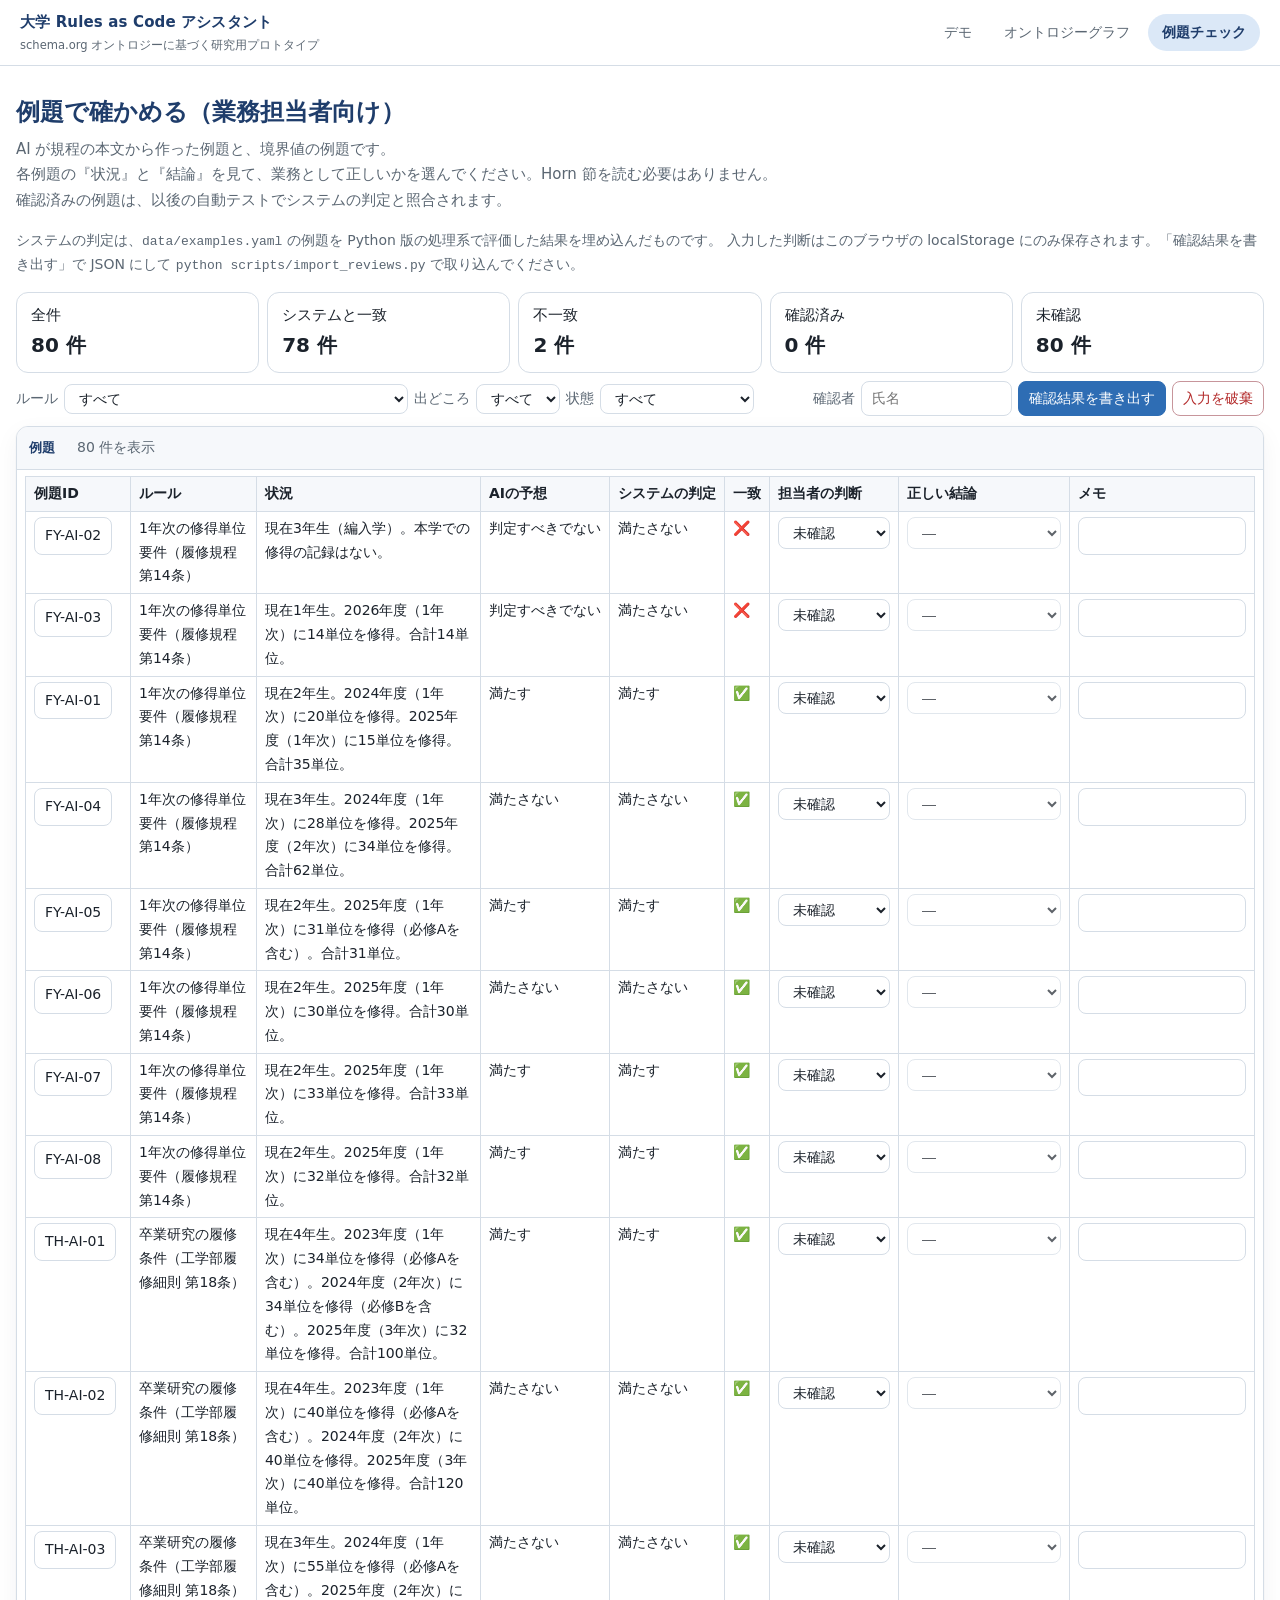
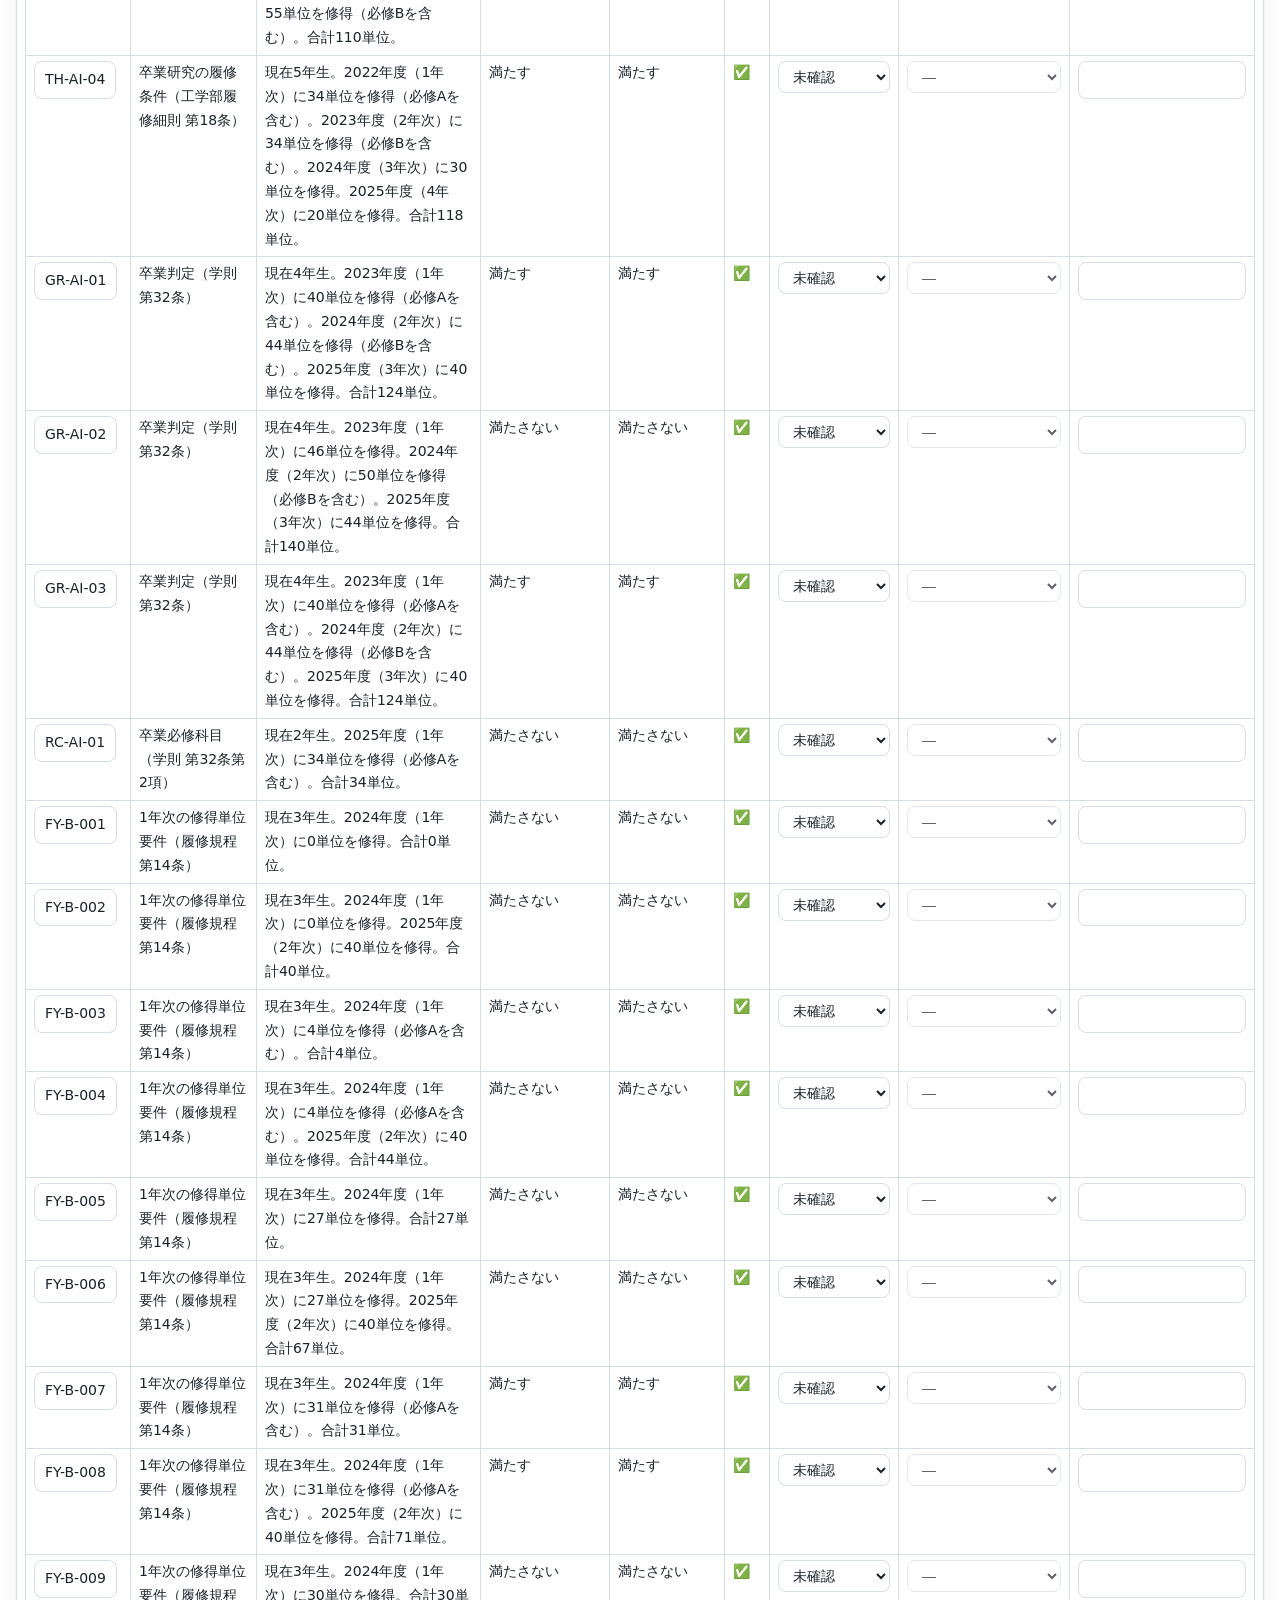
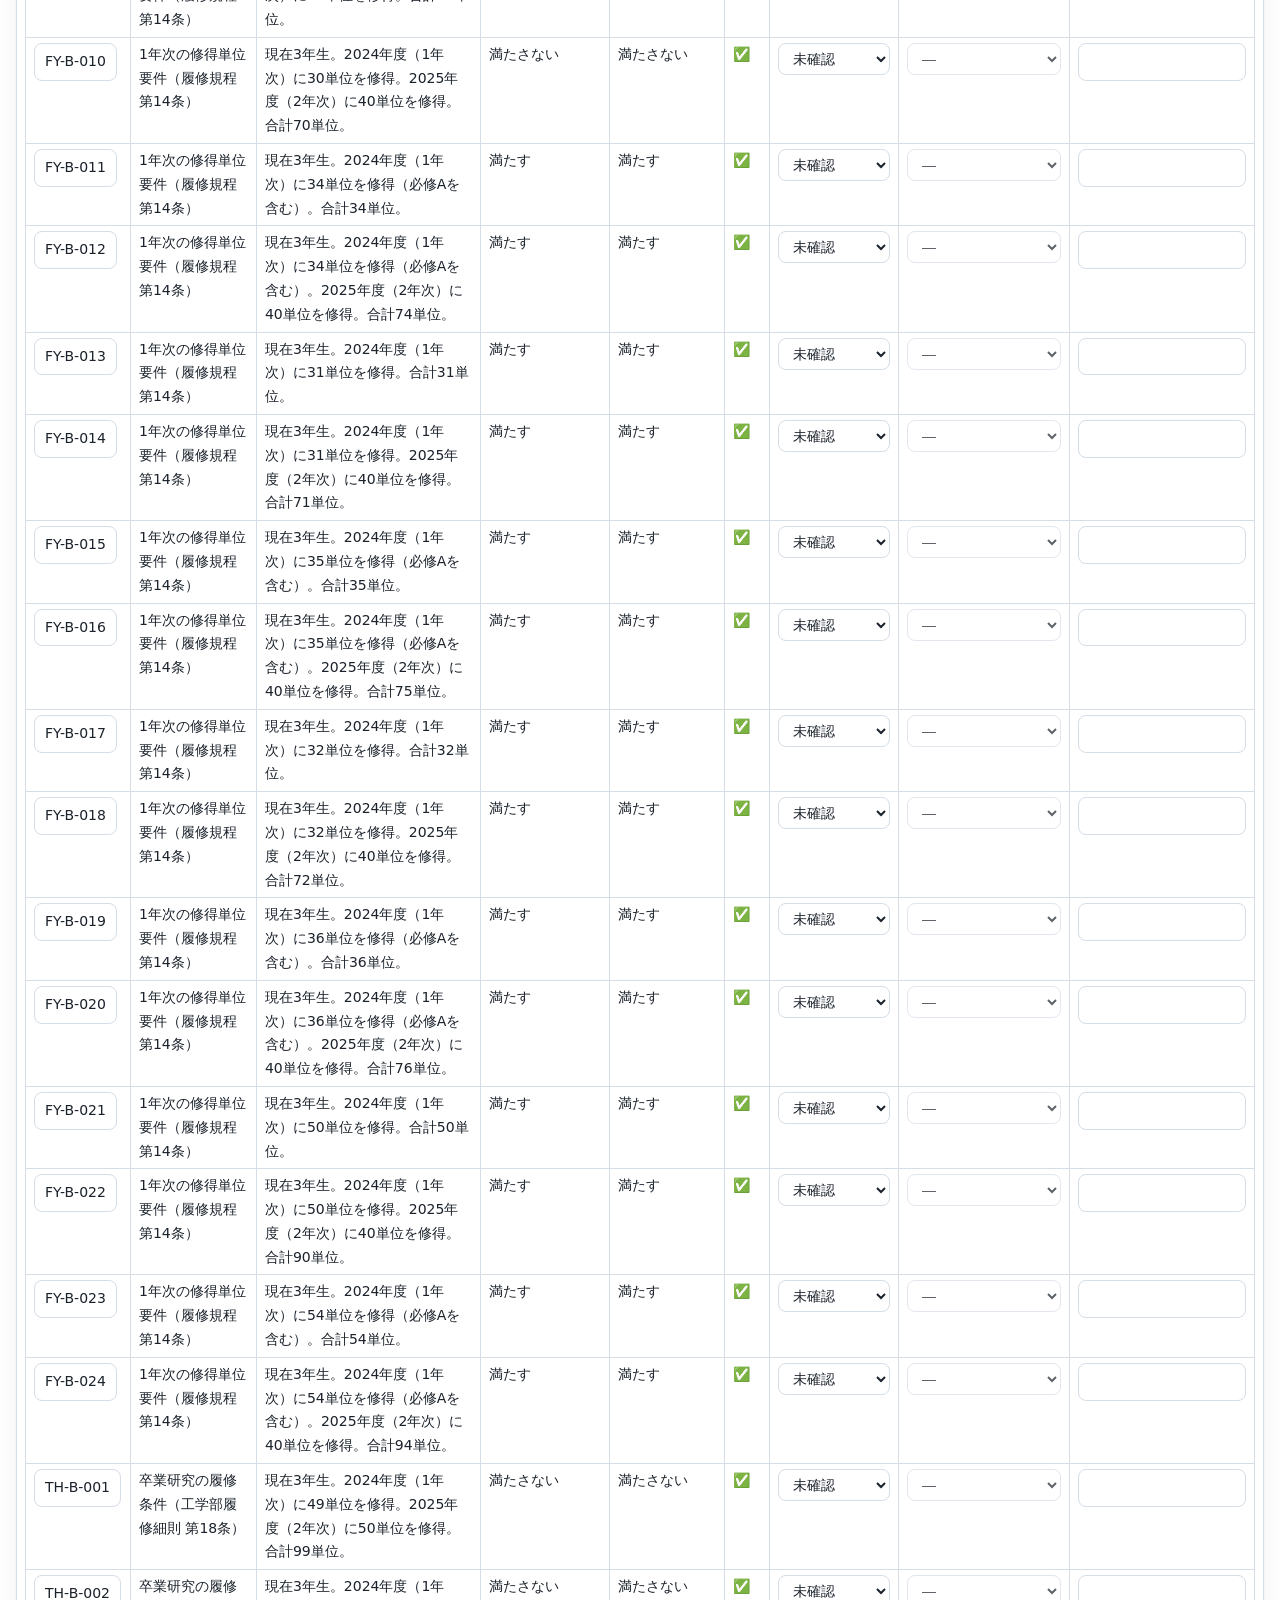
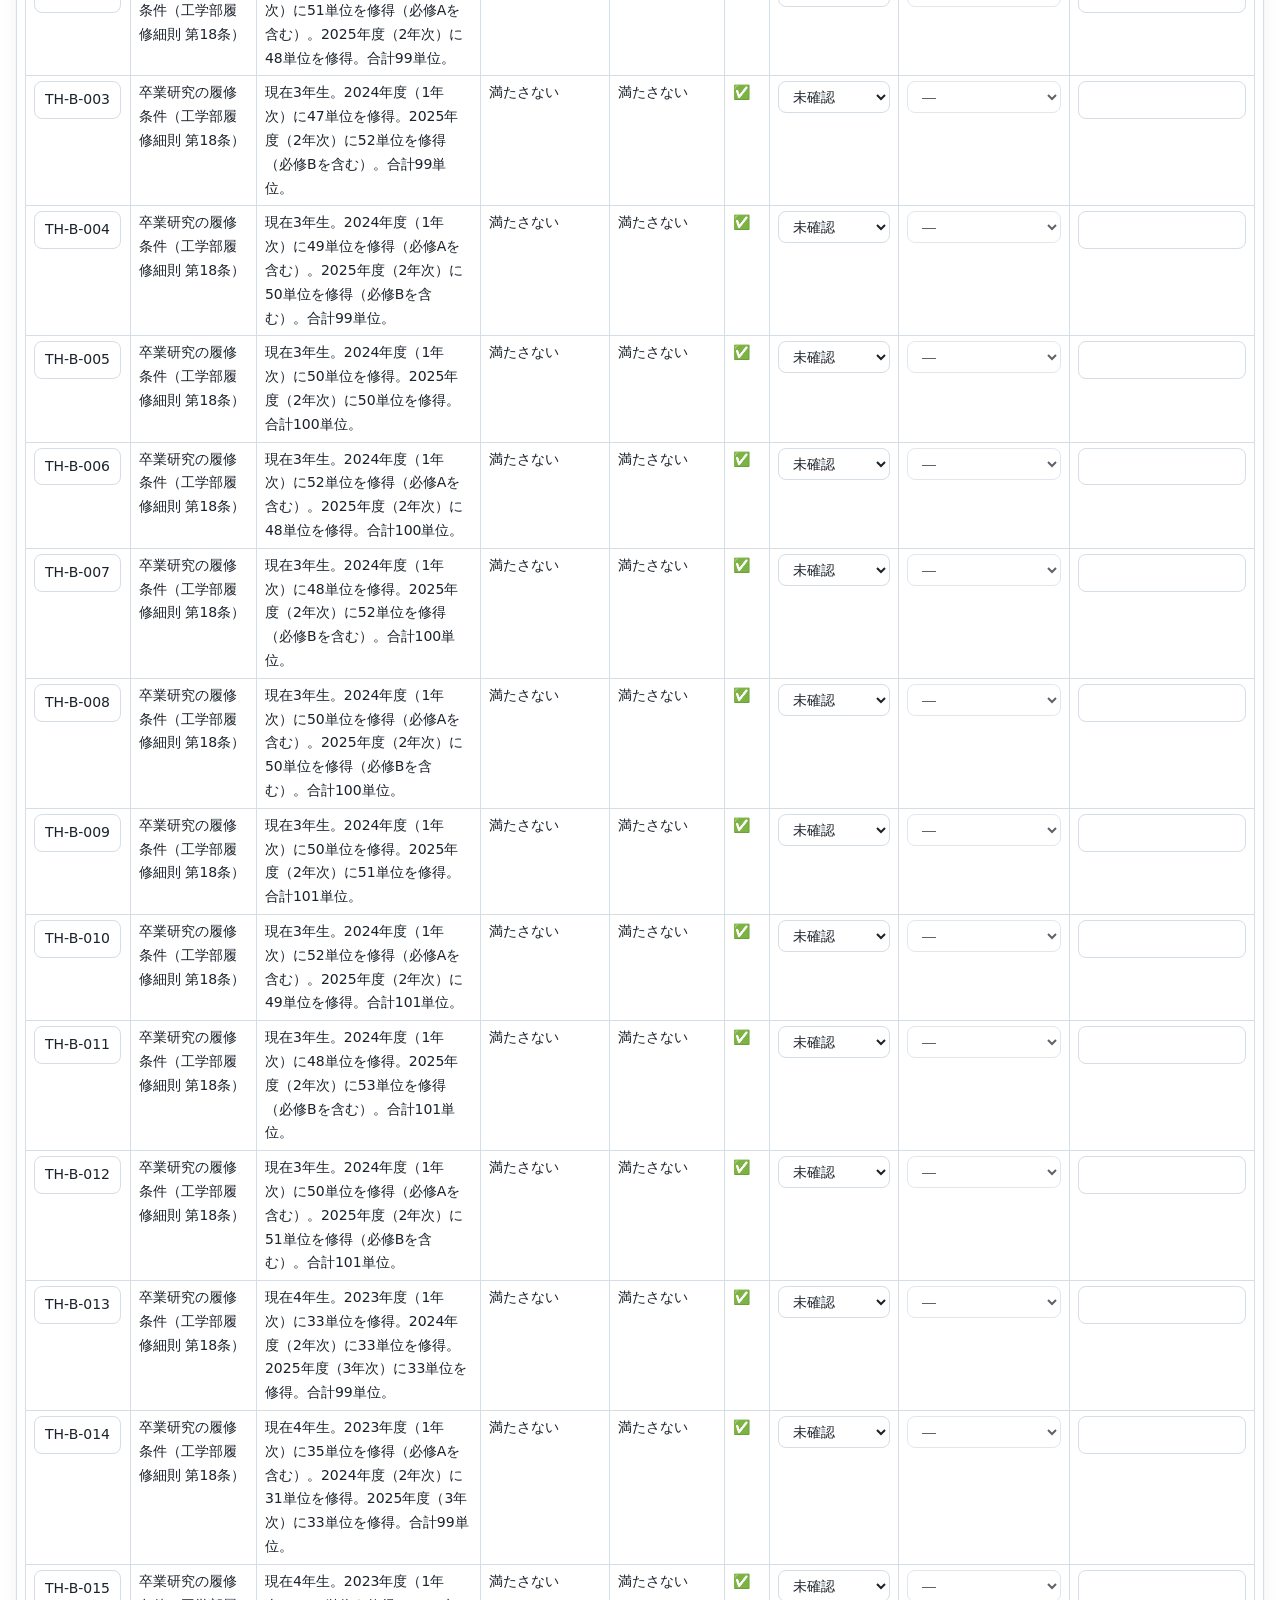
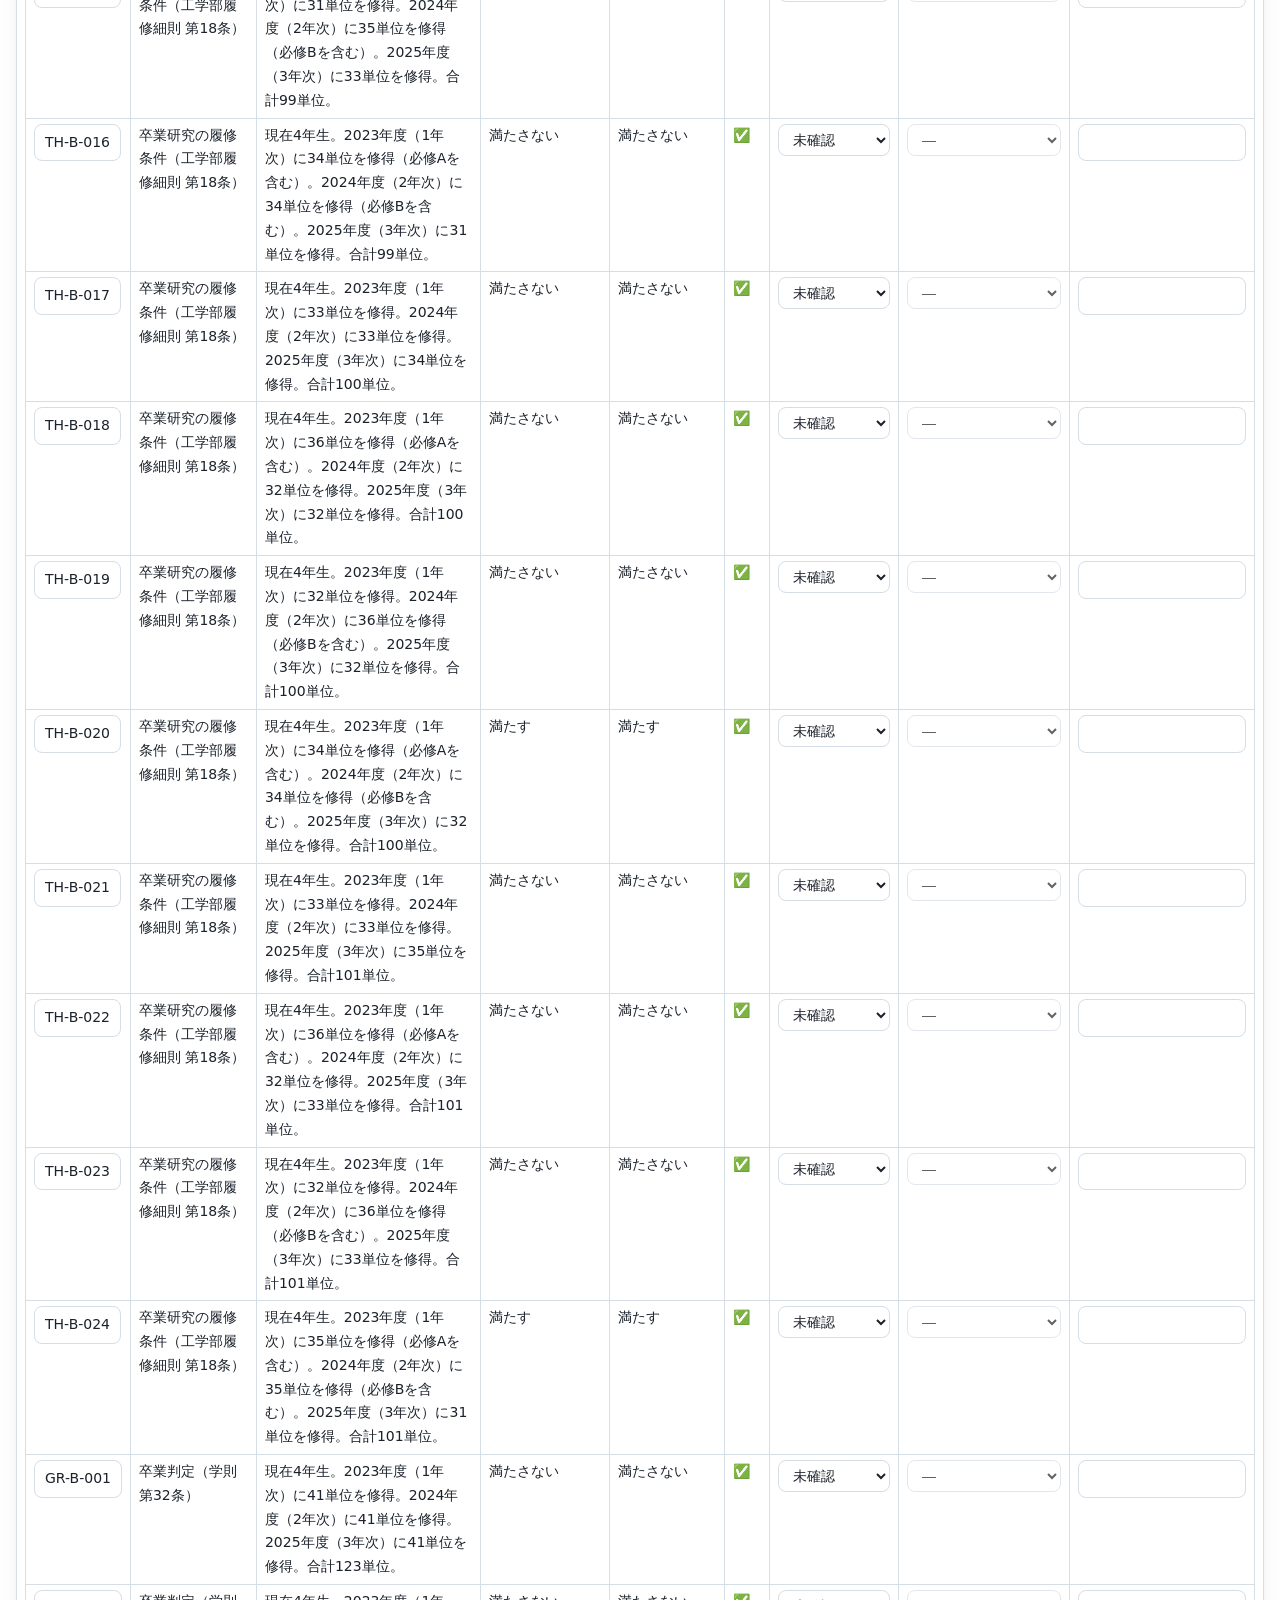
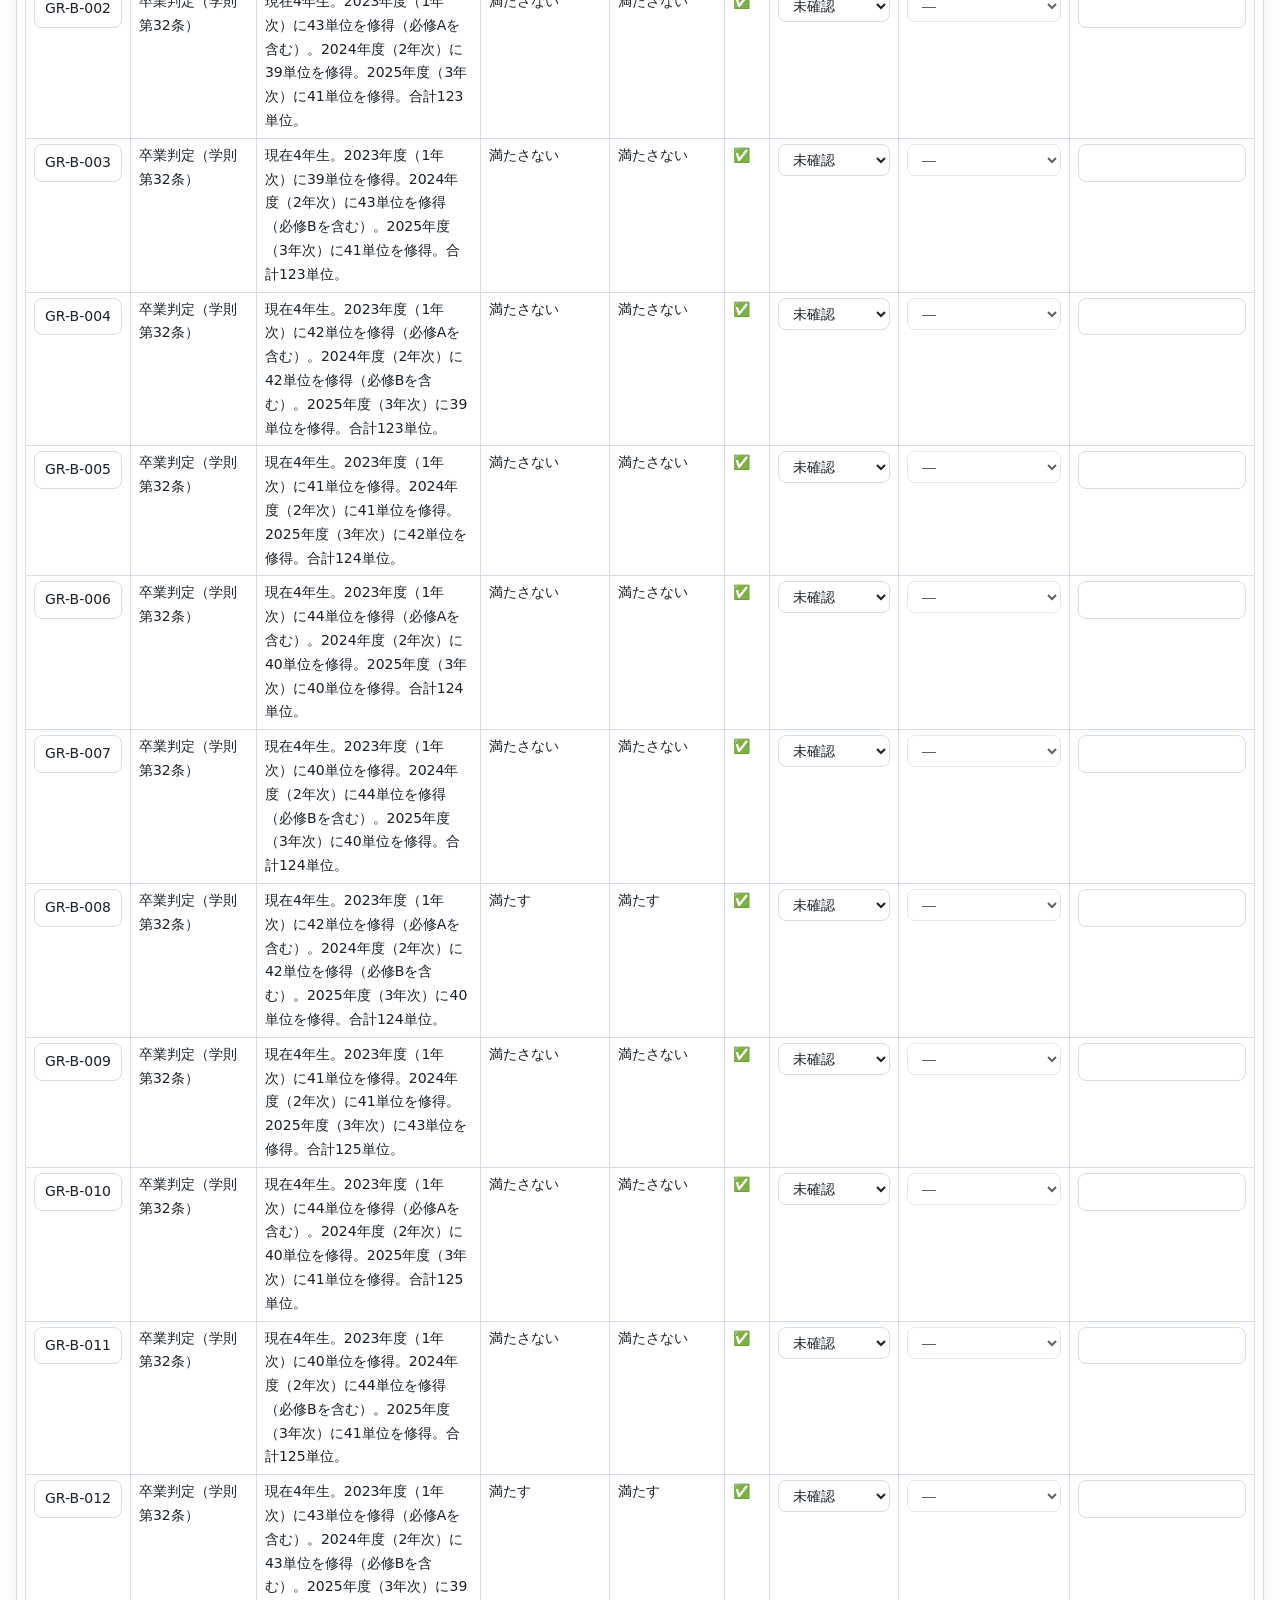
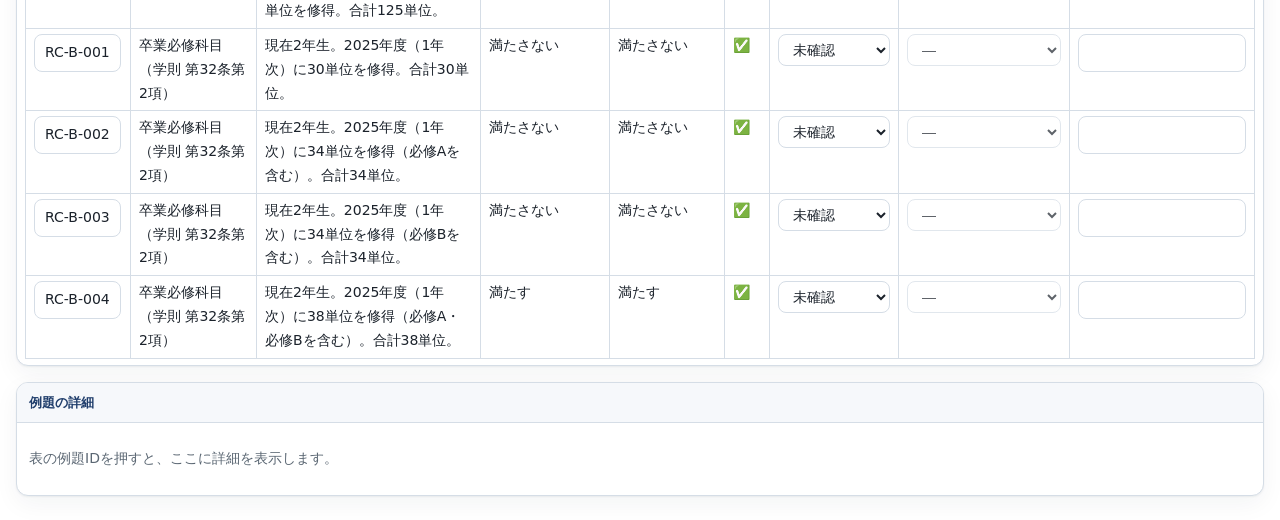
==== commit bedb5dbe: "学生に入学区分（一般入学・編入学）を持たせ、例題 FY-AI-02 を編入学の学生にした Co-Authored-By: Claude Opus 5.5 <noreply@anthropic.com>" ====
--- a/docs/examples.html
+++ b/docs/examples.html
@@ -88,7 +88,7 @@
 <script type="application/json" id="examples">
 [
 {"id": "FY-AI-01", "rule_type": "first_year_credit_requirement", "rule_label": "1年次の修得単位要件（履修規程 第14条）", "origin": "ai", "title": "1年次を留年し、2年間で合計35単位を修得した", "description": "現在2年生。2024年度（1年次）に20単位を修得。2025年度（1年次）に15単位を修得。合計35単位。", "expected": {"status": "eligible", "reason": "第1年次に在籍した2年間で合計35単位を修得しており、必要な31単位以上のため"}, "ai_note": "「第1年次において」が、留年して第1年次を2回過ごした場合に2年分を合算するのか、最初の1年間だけを数えるのかは、条文から決まらない。最初の1年だけなら20単位で要件を満たさない。", "review": {"verdict": "unreviewed", "correct_status": null, "note": null, "reviewer": null, "reviewed_on": null}, "outcome": {"status": "eligible", "message": "1年次の修得単位要件を満たしています（1年次の修得 35単位／必要 31単位）。", "unmet": [], "proof": {"goal": "meets_first_year_requirement(urdi:example/FY-AI-01/student)", "kind": "rule", "proved": true, "clause": "meets_first_year_requirement(Student) :- first_year_credits(Student, Earned), first_year_minimum(Student, Minimum), Earned >= Minimum.", "detail": null, "children": [{"goal": "first_year_credits(urdi:example/FY-AI-01/student, 35)", "kind": "rule", "proved": true, "clause": "first_year_credits(Student, Earned) :- ccso:enrolledIn(Student, Program), urd:targetYearOfStudy(Program, Year), aggregate_all(sum(Credits), (completed_in_year(Student, Year, Course), schema:numberOfCredits(Course, Credits)), Earned).", "detail": null, "children": [{"goal": "ccso:enrolledIn(urdi:example/FY-AI-01/student, urdi:program/engineering-2026)", "kind": "fact", "proved": true, "clause": null, "detail": null, "children": [], "reading": "例題の学生は工学部 学士課程（2026年度）に在籍している"}, {"goal": "urd:targetYearOfStudy(urdi:program/engineering-2026, 1)", "kind": "fact", "proved": true, "clause": null, "detail": null, "children": [], "reading": "工学部 学士課程（2026年度）の要件の対象年次は1"}, {"goal": "aggregate_all(sum(Credits), (completed_in_year(urdi:example/FY-AI-01/student, 1, Course), schema:numberOfCredits(Course, Credits)), 35)", "kind": "aggregate", "proved": true, "clause": null, "detail": "2件", "children": [{"goal": "(completed_in_year(urdi:example/FY-AI-01/student, 1, urdi:example/FY-AI-01/course/2024), schema:numberOfCredits(urdi:example/FY-AI-01/course/2024, 20))", "kind": "conj", "proved": true, "clause": null, "detail": null, "children": [{"goal": "completed_in_year(urdi:example/FY-AI-01/student, 1, urdi:example/FY-AI-01/course/2024)", "kind": "rule", "proved": true, "clause": "completed_in_year(Student, Year, Course) :- schema:agent(Record, Student), rdf:type(Record, schema:AchieveAction), urd:atYearOfStudy(Record, Year), schema:object(Record, Course).", "detail": null, "children": [{"goal": "schema:agent(urdi:example/FY-AI-01/achievement/2024, urdi:example/FY-AI-01/student)", "kind": "fact", "proved": true, "clause": null, "detail": null, "children": [], "reading": "2024年度（1年次）の単位修得を行ったのは例題の学生"}, {"goal": "rdf:type(urdi:example/FY-AI-01/achievement/2024, schema:AchieveAction)", "kind": "fact", "proved": true, "clause": null, "detail": null, "children": [], "reading": "2024年度（1年次）の単位修得は達成行為（単位修得の記録）である"}, {"goal": "urd:atYearOfStudy(urdi:example/FY-AI-01/achievement/2024, 1)", "kind": "fact", "proved": true, "clause": null, "detail": null, "children": [], "reading": "2024年度（1年次）の単位修得の時点の学年は1"}, {"goal": "schema:object(urdi:example/FY-AI-01/achievement/2024, urdi:example/FY-AI-01/course/2024)", "kind": "fact", "proved": true, "clause": null, "detail": null, "children": [], "reading": "2024年度（1年次）の単位修得の対象はその他の科目（20単位分）"}], "reading": "例題の学生がその他の科目（20単位分）を修得したときの学年は1"}, {"goal": "schema:numberOfCredits(urdi:example/FY-AI-01/course/2024, 20)", "kind": "fact", "proved": true, "clause": null, "detail": null, "children": [], "reading": "その他の科目（20単位分）の単位数は20"}], "reading": "例題の学生がその他の科目（20単位分）を修得したときの学年は1、かつその他の科目（20単位分）の単位数は20"}, {"goal": "(completed_in_year(urdi:example/FY-AI-01/student, 1, urdi:example/FY-AI-01/course/2025), schema:numberOfCredits(urdi:example/FY-AI-01/course/2025, 15))", "kind": "conj", "proved": true, "clause": null, "detail": null, "children": [{"goal": "completed_in_year(urdi:example/FY-AI-01/student, 1, urdi:example/FY-AI-01/course/2025)", "kind": "rule", "proved": true, "clause": "completed_in_year(Student, Year, Course) :- schema:agent(Record, Student), rdf:type(Record, schema:AchieveAction), urd:atYearOfStudy(Record, Year), schema:object(Record, Course).", "detail": null, "children": [{"goal": "schema:agent(urdi:example/FY-AI-01/achievement/2025, urdi:example/FY-AI-01/student)", "kind": "fact", "proved": true, "clause": null, "detail": null, "children": [], "reading": "2025年度（1年次）の単位修得を行ったのは例題の学生"}, {"goal": "rdf:type(urdi:example/FY-AI-01/achievement/2025, schema:AchieveAction)", "kind": "fact", "proved": true, "clause": null, "detail": null, "children": [], "reading": "2025年度（1年次）の単位修得は達成行為（単位修得の記録）である"}, {"goal": "urd:atYearOfStudy(urdi:example/FY-AI-01/achievement/2025, 1)", "kind": "fact", "proved": true, "clause": null, "detail": null, "children": [], "reading": "2025年度（1年次）の単位修得の時点の学年は1"}, {"goal": "schema:object(urdi:example/FY-AI-01/achievement/2025, urdi:example/FY-AI-01/course/2025)", "kind": "fact", "proved": true, "clause": null, "detail": null, "children": [], "reading": "2025年度（1年次）の単位修得の対象はその他の科目（15単位分）"}], "reading": "例題の学生がその他の科目（15単位分）を修得したときの学年は1"}, {"goal": "schema:numberOfCredits(urdi:example/FY-AI-01/course/2025, 15)", "kind": "fact", "proved": true, "clause": null, "detail": null, "children": [], "reading": "その他の科目（15単位分）の単位数は15"}], "reading": "例題の学生がその他の科目（15単位分）を修得したときの学年は1、かつその他の科目（15単位分）の単位数は15"}], "reading": "例題の学生が〈科目〉を修得したときの学年は1、かつ〈科目〉の単位数は〈単位数〉、であるような〈単位数〉の合計は35"}], "reading": "例題の学生が1年次に修得した単位数は35"}, {"goal": "first_year_minimum(urdi:example/FY-AI-01/student, 31)", "kind": "rule", "proved": true, "clause": "first_year_minimum(Student, Minimum) :- ccso:enrolledIn(Student, Program), schema:numberOfCredits(Program, Required), urd:minimumCreditRatio(Program, Percent), Minimum is ceiling(Required * Percent / 100).", "detail": null, "children": [{"goal": "ccso:enrolledIn(urdi:example/FY-AI-01/student, urdi:program/engineering-2026)", "kind": "fact", "proved": true, "clause": null, "detail": null, "children": [], "reading": "例題の学生は工学部 学士課程（2026年度）に在籍している"}, {"goal": "schema:numberOfCredits(urdi:program/engineering-2026, 124)", "kind": "fact", "proved": true, "clause": null, "detail": null, "children": [], "reading": "工学部 学士課程（2026年度）の単位数は124"}, {"goal": "urd:minimumCreditRatio(urdi:program/engineering-2026, 25)", "kind": "fact", "proved": true, "clause": null, "detail": null, "children": [], "reading": "工学部 学士課程（2026年度）の最低修得割合（%）は25"}, {"goal": "31 is ceiling(124 * 25 / 100)", "kind": "builtin", "proved": true, "clause": null, "detail": null, "children": [], "reading": "31は ceiling(124 * 25 / 100) で求める"}], "reading": "例題の学生が1年次に修得すべき単位数は31"}, {"goal": "35 >= 31", "kind": "builtin", "proved": true, "clause": null, "detail": null, "children": [], "reading": "35が31以上"}], "reading": "例題の学生が、1年次の修得単位要件を満たしている"}}, "effective_expected": "eligible", "matches": true, "legislation": [{"citation": "2026年度履修規程 第14条", "name": "第1年次に修得すべき単位数", "text": "学生は、第1年次において、卒業に必要な単位数の4分の1以上を修得しなければならない。2 前項に定める単位数を修得できなかった学生は、修学指導の対象とする。"}]},
-{"id": "FY-AI-02", "rule_type": "first_year_credit_requirement", "rule_label": "1年次の修得単位要件（履修規程 第14条）", "origin": "ai", "title": "3年次に編入学した（本学での第1年次の在籍がない）", "description": "現在3年生。本学での修得の記録はない。", "expected": {"status": "unknown", "reason": "編入学生には本学での第1年次がなく、本条を当てはめる場面ではないと考えられるため"}, "ai_note": "編入学生に本条を適用するかどうかが条文に書かれていない。適用しないのであれば、ルールに「編入学生は対象外」という節を足す必要がある。現在のルールでは0単位として「満たさない」と判定される。", "review": {"verdict": "unreviewed", "correct_status": null, "note": null, "reviewer": null, "reviewed_on": null}, "outcome": {"status": "not_eligible", "message": "1年次の修得単位要件を満たしていません（1年次の修得 0単位／必要 31単位）。履修規程第14条第2項により修学指導の対象となります。", "unmet": ["1年次の修得単位が31単位不足"], "proof": {"goal": "meets_first_year_requirement(urdi:example/FY-AI-02/student)", "kind": "rule", "proved": false, "clause": "meets_first_year_requirement(Student) :- first_year_credits(Student, Earned), first_year_minimum(Student, Minimum), Earned >= Minimum.", "detail": null, "children": [{"goal": "first_year_credits(urdi:example/FY-AI-02/student, 0)", "kind": "rule", "proved": true, "clause": "first_year_credits(Student, Earned) :- ccso:enrolledIn(Student, Program), urd:targetYearOfStudy(Program, Year), aggregate_all(sum(Credits), (completed_in_year(Student, Year, Course), schema:numberOfCredits(Course, Credits)), Earned).", "detail": null, "children": [{"goal": "ccso:enrolledIn(urdi:example/FY-AI-02/student, urdi:program/engineering-2026)", "kind": "fact", "proved": true, "clause": null, "detail": null, "children": [], "reading": "例題の学生は工学部 学士課程（2026年度）に在籍している"}, {"goal": "urd:targetYearOfStudy(urdi:program/engineering-2026, 1)", "kind": "fact", "proved": true, "clause": null, "detail": null, "children": [], "reading": "工学部 学士課程（2026年度）の要件の対象年次は1"}, {"goal": "aggregate_all(sum(Credits), (completed_in_year(urdi:example/FY-AI-02/student, 1, Course), schema:numberOfCredits(Course, Credits)), 0)", "kind": "aggregate", "proved": true, "clause": null, "detail": "0件", "children": [], "reading": "例題の学生が〈科目〉を修得したときの学年は1、かつ〈科目〉の単位数は〈単位数〉、であるような〈単位数〉の合計は0"}], "reading": "例題の学生が1年次に修得した単位数は0"}, {"goal": "first_year_minimum(urdi:example/FY-AI-02/student, 31)", "kind": "rule", "proved": true, "clause": "first_year_minimum(Student, Minimum) :- ccso:enrolledIn(Student, Program), schema:numberOfCredits(Program, Required), urd:minimumCreditRatio(Program, Percent), Minimum is ceiling(Required * Percent / 100).", "detail": null, "children": [{"goal": "ccso:enrolledIn(urdi:example/FY-AI-02/student, urdi:program/engineering-2026)", "kind": "fact", "proved": true, "clause": null, "detail": null, "children": [], "reading": "例題の学生は工学部 学士課程（2026年度）に在籍している"}, {"goal": "schema:numberOfCredits(urdi:program/engineering-2026, 124)", "kind": "fact", "proved": true, "clause": null, "detail": null, "children": [], "reading": "工学部 学士課程（2026年度）の単位数は124"}, {"goal": "urd:minimumCreditRatio(urdi:program/engineering-2026, 25)", "kind": "fact", "proved": true, "clause": null, "detail": null, "children": [], "reading": "工学部 学士課程（2026年度）の最低修得割合（%）は25"}, {"goal": "31 is ceiling(124 * 25 / 100)", "kind": "builtin", "proved": true, "clause": null, "detail": null, "children": [], "reading": "31は ceiling(124 * 25 / 100) で求める"}], "reading": "例題の学生が1年次に修得すべき単位数は31"}, {"goal": "0 >= 31", "kind": "builtin", "proved": false, "clause": null, "detail": null, "children": [], "reading": "0が31以上"}], "reading": "例題の学生が、1年次の修得単位要件を満たしている"}}, "effective_expected": "unknown", "matches": false, "legislation": [{"citation": "2026年度履修規程 第14条", "name": "第1年次に修得すべき単位数", "text": "学生は、第1年次において、卒業に必要な単位数の4分の1以上を修得しなければならない。2 前項に定める単位数を修得できなかった学生は、修学指導の対象とする。"}]},
+{"id": "FY-AI-02", "rule_type": "first_year_credit_requirement", "rule_label": "1年次の修得単位要件（履修規程 第14条）", "origin": "ai", "title": "3年次に編入学した（本学での第1年次の在籍がない）", "description": "現在3年生（編入学）。本学での修得の記録はない。", "expected": {"status": "unknown", "reason": "編入学生には本学での第1年次がなく、本条を当てはめる場面ではないと考えられるため"}, "ai_note": "編入学生に本条を適用するかどうかが条文に書かれていない。適用しないのであれば、ルールに「編入学生は対象外」という節を足す必要がある。現在のルールでは0単位として「満たさない」と判定される。", "review": {"verdict": "unreviewed", "correct_status": null, "note": null, "reviewer": null, "reviewed_on": null}, "outcome": {"status": "not_eligible", "message": "1年次の修得単位要件を満たしていません（1年次の修得 0単位／必要 31単位）。履修規程第14条第2項により修学指導の対象となります。", "unmet": ["1年次の修得単位が31単位不足"], "proof": {"goal": "meets_first_year_requirement(urdi:example/FY-AI-02/student)", "kind": "rule", "proved": false, "clause": "meets_first_year_requirement(Student) :- first_year_credits(Student, Earned), first_year_minimum(Student, Minimum), Earned >= Minimum.", "detail": null, "children": [{"goal": "first_year_credits(urdi:example/FY-AI-02/student, 0)", "kind": "rule", "proved": true, "clause": "first_year_credits(Student, Earned) :- ccso:enrolledIn(Student, Program), urd:targetYearOfStudy(Program, Year), aggregate_all(sum(Credits), (completed_in_year(Student, Year, Course), schema:numberOfCredits(Course, Credits)), Earned).", "detail": null, "children": [{"goal": "ccso:enrolledIn(urdi:example/FY-AI-02/student, urdi:program/engineering-2026)", "kind": "fact", "proved": true, "clause": null, "detail": null, "children": [], "reading": "例題の学生は工学部 学士課程（2026年度）に在籍している"}, {"goal": "urd:targetYearOfStudy(urdi:program/engineering-2026, 1)", "kind": "fact", "proved": true, "clause": null, "detail": null, "children": [], "reading": "工学部 学士課程（2026年度）の要件の対象年次は1"}, {"goal": "aggregate_all(sum(Credits), (completed_in_year(urdi:example/FY-AI-02/student, 1, Course), schema:numberOfCredits(Course, Credits)), 0)", "kind": "aggregate", "proved": true, "clause": null, "detail": "0件", "children": [], "reading": "例題の学生が〈科目〉を修得したときの学年は1、かつ〈科目〉の単位数は〈単位数〉、であるような〈単位数〉の合計は0"}], "reading": "例題の学生が1年次に修得した単位数は0"}, {"goal": "first_year_minimum(urdi:example/FY-AI-02/student, 31)", "kind": "rule", "proved": true, "clause": "first_year_minimum(Student, Minimum) :- ccso:enrolledIn(Student, Program), schema:numberOfCredits(Program, Required), urd:minimumCreditRatio(Program, Percent), Minimum is ceiling(Required * Percent / 100).", "detail": null, "children": [{"goal": "ccso:enrolledIn(urdi:example/FY-AI-02/student, urdi:program/engineering-2026)", "kind": "fact", "proved": true, "clause": null, "detail": null, "children": [], "reading": "例題の学生は工学部 学士課程（2026年度）に在籍している"}, {"goal": "schema:numberOfCredits(urdi:program/engineering-2026, 124)", "kind": "fact", "proved": true, "clause": null, "detail": null, "children": [], "reading": "工学部 学士課程（2026年度）の単位数は124"}, {"goal": "urd:minimumCreditRatio(urdi:program/engineering-2026, 25)", "kind": "fact", "proved": true, "clause": null, "detail": null, "children": [], "reading": "工学部 学士課程（2026年度）の最低修得割合（%）は25"}, {"goal": "31 is ceiling(124 * 25 / 100)", "kind": "builtin", "proved": true, "clause": null, "detail": null, "children": [], "reading": "31は ceiling(124 * 25 / 100) で求める"}], "reading": "例題の学生が1年次に修得すべき単位数は31"}, {"goal": "0 >= 31", "kind": "builtin", "proved": false, "clause": null, "detail": null, "children": [], "reading": "0が31以上"}], "reading": "例題の学生が、1年次の修得単位要件を満たしている"}}, "effective_expected": "unknown", "matches": false, "legislation": [{"citation": "2026年度履修規程 第14条", "name": "第1年次に修得すべき単位数", "text": "学生は、第1年次において、卒業に必要な単位数の4分の1以上を修得しなければならない。2 前項に定める単位数を修得できなかった学生は、修学指導の対象とする。"}]},
 {"id": "FY-AI-03", "rule_type": "first_year_credit_requirement", "rule_label": "1年次の修得単位要件（履修規程 第14条）", "origin": "ai", "title": "1年生の前期を終えた時点で14単位を修得している", "description": "現在1年生。2026年度（1年次）に14単位を修得。合計14単位。", "expected": {"status": "unknown", "reason": "第1年次がまだ終わっていないため、要件を満たすかどうかはまだ決まらないため"}, "ai_note": "年度の途中で問われた場合に「満たしていない」と答えるのか、「まだ確定していない」と答えるのかを決める必要がある。現在のルールは、判定時点までの修得単位だけを見て「満たさない」と答える。", "review": {"verdict": "unreviewed", "correct_status": null, "note": null, "reviewer": null, "reviewed_on": null}, "outcome": {"status": "not_eligible", "message": "1年次の修得単位要件を満たしていません（1年次の修得 14単位／必要 31単位）。履修規程第14条第2項により修学指導の対象となります。", "unmet": ["1年次の修得単位が17単位不足"], "proof": {"goal": "meets_first_year_requirement(urdi:example/FY-AI-03/student)", "kind": "rule", "proved": false, "clause": "meets_first_year_requirement(Student) :- first_year_credits(Student, Earned), first_year_minimum(Student, Minimum), Earned >= Minimum.", "detail": null, "children": [{"goal": "first_year_credits(urdi:example/FY-AI-03/student, 14)", "kind": "rule", "proved": true, "clause": "first_year_credits(Student, Earned) :- ccso:enrolledIn(Student, Program), urd:targetYearOfStudy(Program, Year), aggregate_all(sum(Credits), (completed_in_year(Student, Year, Course), schema:numberOfCredits(Course, Credits)), Earned).", "detail": null, "children": [{"goal": "ccso:enrolledIn(urdi:example/FY-AI-03/student, urdi:program/engineering-2026)", "kind": "fact", "proved": true, "clause": null, "detail": null, "children": [], "reading": "例題の学生は工学部 学士課程（2026年度）に在籍している"}, {"goal": "urd:targetYearOfStudy(urdi:program/engineering-2026, 1)", "kind": "fact", "proved": true, "clause": null, "detail": null, "children": [], "reading": "工学部 学士課程（2026年度）の要件の対象年次は1"}, {"goal": "aggregate_all(sum(Credits), (completed_in_year(urdi:example/FY-AI-03/student, 1, Course), schema:numberOfCredits(Course, Credits)), 14)", "kind": "aggregate", "proved": true, "clause": null, "detail": "1件", "children": [{"goal": "(completed_in_year(urdi:example/FY-AI-03/student, 1, urdi:example/FY-AI-03/course/2026), schema:numberOfCredits(urdi:example/FY-AI-03/course/2026, 14))", "kind": "conj", "proved": true, "clause": null, "detail": null, "children": [{"goal": "completed_in_year(urdi:example/FY-AI-03/student, 1, urdi:example/FY-AI-03/course/2026)", "kind": "rule", "proved": true, "clause": "completed_in_year(Student, Year, Course) :- schema:agent(Record, Student), rdf:type(Record, schema:AchieveAction), urd:atYearOfStudy(Record, Year), schema:object(Record, Course).", "detail": null, "children": [{"goal": "schema:agent(urdi:example/FY-AI-03/achievement/2026, urdi:example/FY-AI-03/student)", "kind": "fact", "proved": true, "clause": null, "detail": null, "children": [], "reading": "2026年度（1年次）の単位修得を行ったのは例題の学生"}, {"goal": "rdf:type(urdi:example/FY-AI-03/achievement/2026, schema:AchieveAction)", "kind": "fact", "proved": true, "clause": null, "detail": null, "children": [], "reading": "2026年度（1年次）の単位修得は達成行為（単位修得の記録）である"}, {"goal": "urd:atYearOfStudy(urdi:example/FY-AI-03/achievement/2026, 1)", "kind": "fact", "proved": true, "clause": null, "detail": null, "children": [], "reading": "2026年度（1年次）の単位修得の時点の学年は1"}, {"goal": "schema:object(urdi:example/FY-AI-03/achievement/2026, urdi:example/FY-AI-03/course/2026)", "kind": "fact", "proved": true, "clause": null, "detail": null, "children": [], "reading": "2026年度（1年次）の単位修得の対象はその他の科目（14単位分）"}], "reading": "例題の学生がその他の科目（14単位分）を修得したときの学年は1"}, {"goal": "schema:numberOfCredits(urdi:example/FY-AI-03/course/2026, 14)", "kind": "fact", "proved": true, "clause": null, "detail": null, "children": [], "reading": "その他の科目（14単位分）の単位数は14"}], "reading": "例題の学生がその他の科目（14単位分）を修得したときの学年は1、かつその他の科目（14単位分）の単位数は14"}], "reading": "例題の学生が〈科目〉を修得したときの学年は1、かつ〈科目〉の単位数は〈単位数〉、であるような〈単位数〉の合計は14"}], "reading": "例題の学生が1年次に修得した単位数は14"}, {"goal": "first_year_minimum(urdi:example/FY-AI-03/student, 31)", "kind": "rule", "proved": true, "clause": "first_year_minimum(Student, Minimum) :- ccso:enrolledIn(Student, Program), schema:numberOfCredits(Program, Required), urd:minimumCreditRatio(Program, Percent), Minimum is ceiling(Required * Percent / 100).", "detail": null, "children": [{"goal": "ccso:enrolledIn(urdi:example/FY-AI-03/student, urdi:program/engineering-2026)", "kind": "fact", "proved": true, "clause": null, "detail": null, "children": [], "reading": "例題の学生は工学部 学士課程（2026年度）に在籍している"}, {"goal": "schema:numberOfCredits(urdi:program/engineering-2026, 124)", "kind": "fact", "proved": true, "clause": null, "detail": null, "children": [], "reading": "工学部 学士課程（2026年度）の単位数は124"}, {"goal": "urd:minimumCreditRatio(urdi:program/engineering-2026, 25)", "kind": "fact", "proved": true, "clause": null, "detail": null, "children": [], "reading": "工学部 学士課程（2026年度）の最低修得割合（%）は25"}, {"goal": "31 is ceiling(124 * 25 / 100)", "kind": "builtin", "proved": true, "clause": null, "detail": null, "children": [], "reading": "31は ceiling(124 * 25 / 100) で求める"}], "reading": "例題の学生が1年次に修得すべき単位数は31"}, {"goal": "14 >= 31", "kind": "builtin", "proved": false, "clause": null, "detail": null, "children": [], "reading": "14が31以上"}], "reading": "例題の学生が、1年次の修得単位要件を満たしている"}}, "effective_expected": "unknown", "matches": false, "legislation": [{"citation": "2026年度履修規程 第14条", "name": "第1年次に修得すべき単位数", "text": "学生は、第1年次において、卒業に必要な単位数の4分の1以上を修得しなければならない。2 前項に定める単位数を修得できなかった学生は、修学指導の対象とする。"}]},
 {"id": "FY-AI-04", "rule_type": "first_year_credit_requirement", "rule_label": "1年次の修得単位要件（履修規程 第14条）", "origin": "ai", "title": "1年次に28単位、2年次に1年生向けの教養科目を含めて34単位を修得した", "description": "現在3年生。2024年度（1年次）に28単位を修得。2025年度（2年次）に34単位を修得。合計62単位。", "expected": {"status": "not_eligible", "reason": "第1年次に修得したのは28単位で、2年次に修得した科目は1年生向けの科目でも数えないため"}, "ai_note": "「第1年次において修得」を「1年次の間に修得した」と読んだ。科目の配当年次（1年生向けかどうか）で数える読み方もありうる。", "review": {"verdict": "unreviewed", "correct_status": null, "note": null, "reviewer": null, "reviewed_on": null}, "outcome": {"status": "not_eligible", "message": "1年次の修得単位要件を満たしていません（1年次の修得 28単位／必要 31単位）。履修規程第14条第2項により修学指導の対象となります。", "unmet": ["1年次の修得単位が3単位不足"], "proof": {"goal": "meets_first_year_requirement(urdi:example/FY-AI-04/student)", "kind": "rule", "proved": false, "clause": "meets_first_year_requirement(Student) :- first_year_credits(Student, Earned), first_year_minimum(Student, Minimum), Earned >= Minimum.", "detail": null, "children": [{"goal": "first_year_credits(urdi:example/FY-AI-04/student, 28)", "kind": "rule", "proved": true, "clause": "first_year_credits(Student, Earned) :- ccso:enrolledIn(Student, Program), urd:targetYearOfStudy(Program, Year), aggregate_all(sum(Credits), (completed_in_year(Student, Year, Course), schema:numberOfCredits(Course, Credits)), Earned).", "detail": null, "children": [{"goal": "ccso:enrolledIn(urdi:example/FY-AI-04/student, urdi:program/engineering-2026)", "kind": "fact", "proved": true, "clause": null, "detail": null, "children": [], "reading": "例題の学生は工学部 学士課程（2026年度）に在籍している"}, {"goal": "urd:targetYearOfStudy(urdi:program/engineering-2026, 1)", "kind": "fact", "proved": true, "clause": null, "detail": null, "children": [], "reading": "工学部 学士課程（2026年度）の要件の対象年次は1"}, {"goal": "aggregate_all(sum(Credits), (completed_in_year(urdi:example/FY-AI-04/student, 1, Course), schema:numberOfCredits(Course, Credits)), 28)", "kind": "aggregate", "proved": true, "clause": null, "detail": "1件", "children": [{"goal": "(completed_in_year(urdi:example/FY-AI-04/student, 1, urdi:example/FY-AI-04/course/2024), schema:numberOfCredits(urdi:example/FY-AI-04/course/2024, 28))", "kind": "conj", "proved": true, "clause": null, "detail": null, "children": [{"goal": "completed_in_year(urdi:example/FY-AI-04/student, 1, urdi:example/FY-AI-04/course/2024)", "kind": "rule", "proved": true, "clause": "completed_in_year(Student, Year, Course) :- schema:agent(Record, Student), rdf:type(Record, schema:AchieveAction), urd:atYearOfStudy(Record, Year), schema:object(Record, Course).", "detail": null, "children": [{"goal": "schema:agent(urdi:example/FY-AI-04/achievement/2024, urdi:example/FY-AI-04/student)", "kind": "fact", "proved": true, "clause": null, "detail": null, "children": [], "reading": "2024年度（1年次）の単位修得を行ったのは例題の学生"}, {"goal": "rdf:type(urdi:example/FY-AI-04/achievement/2024, schema:AchieveAction)", "kind": "fact", "proved": true, "clause": null, "detail": null, "children": [], "reading": "2024年度（1年次）の単位修得は達成行為（単位修得の記録）である"}, {"goal": "urd:atYearOfStudy(urdi:example/FY-AI-04/achievement/2024, 1)", "kind": "fact", "proved": true, "clause": null, "detail": null, "children": [], "reading": "2024年度（1年次）の単位修得の時点の学年は1"}, {"goal": "schema:object(urdi:example/FY-AI-04/achievement/2024, urdi:example/FY-AI-04/course/2024)", "kind": "fact", "proved": true, "clause": null, "detail": null, "children": [], "reading": "2024年度（1年次）の単位修得の対象はその他の科目（28単位分）"}], "reading": "例題の学生がその他の科目（28単位分）を修得したときの学年は1"}, {"goal": "schema:numberOfCredits(urdi:example/FY-AI-04/course/2024, 28)", "kind": "fact", "proved": true, "clause": null, "detail": null, "children": [], "reading": "その他の科目（28単位分）の単位数は28"}], "reading": "例題の学生がその他の科目（28単位分）を修得したときの学年は1、かつその他の科目（28単位分）の単位数は28"}], "reading": "例題の学生が〈科目〉を修得したときの学年は1、かつ〈科目〉の単位数は〈単位数〉、であるような〈単位数〉の合計は28"}], "reading": "例題の学生が1年次に修得した単位数は28"}, {"goal": "first_year_minimum(urdi:example/FY-AI-04/student, 31)", "kind": "rule", "proved": true, "clause": "first_year_minimum(Student, Minimum) :- ccso:enrolledIn(Student, Program), schema:numberOfCredits(Program, Required), urd:minimumCreditRatio(Program, Percent), Minimum is ceiling(Required * Percent / 100).", "detail": null, "children": [{"goal": "ccso:enrolledIn(urdi:example/FY-AI-04/student, urdi:program/engineering-2026)", "kind": "fact", "proved": true, "clause": null, "detail": null, "children": [], "reading": "例題の学生は工学部 学士課程（2026年度）に在籍している"}, {"goal": "schema:numberOfCredits(urdi:program/engineering-2026, 124)", "kind": "fact", "proved": true, "clause": null, "detail": null, "children": [], "reading": "工学部 学士課程（2026年度）の単位数は124"}, {"goal": "urd:minimumCreditRatio(urdi:program/engineering-2026, 25)", "kind": "fact", "proved": true, "clause": null, "detail": null, "children": [], "reading": "工学部 学士課程（2026年度）の最低修得割合（%）は25"}, {"goal": "31 is ceiling(124 * 25 / 100)", "kind": "builtin", "proved": true, "clause": null, "detail": null, "children": [], "reading": "31は ceiling(124 * 25 / 100) で求める"}], "reading": "例題の学生が1年次に修得すべき単位数は31"}, {"goal": "28 >= 31", "kind": "builtin", "proved": false, "clause": null, "detail": null, "children": [], "reading": "28が31以上"}], "reading": "例題の学生が、1年次の修得単位要件を満たしている"}}, "effective_expected": "not_eligible", "matches": true, "legislation": [{"citation": "2026年度履修規程 第14条", "name": "第1年次に修得すべき単位数", "text": "学生は、第1年次において、卒業に必要な単位数の4分の1以上を修得しなければならない。2 前項に定める単位数を修得できなかった学生は、修学指導の対象とする。"}]},
 {"id": "FY-AI-05", "rule_type": "first_year_credit_requirement", "rule_label": "1年次の修得単位要件（履修規程 第14条）", "origin": "ai", "title": "1年次にちょうど31単位（必修Aを含む）を修得した", "description": "現在2年生。2025年度（1年次）に31単位を修得（必修Aを含む）。合計31単位。", "expected": {"status": "eligible", "reason": "124単位の4分の1は31単位で、「以上」なので31単位ちょうどでも満たすため"}, "ai_note": "124単位の4分の1は割り切れる。卒業に必要な単位数が4で割り切れない値に変わった場合の端数の扱い（切り上げか切り捨てか）は条文に書かれていない。", "review": {"verdict": "unreviewed", "correct_status": null, "note": null, "reviewer": null, "reviewed_on": null}, "outcome": {"status": "eligible", "message": "1年次の修得単位要件を満たしています（1年次の修得 31単位／必要 31単位）。", "unmet": [], "proof": {"goal": "meets_first_year_requirement(urdi:example/FY-AI-05/student)", "kind": "rule", "proved": true, "clause": "meets_first_year_requirement(Student) :- first_year_credits(Student, Earned), first_year_minimum(Student, Minimum), Earned >= Minimum.", "detail": null, "children": [{"goal": "first_year_credits(urdi:example/FY-AI-05/student, 31)", "kind": "rule", "proved": true, "clause": "first_year_credits(Student, Earned) :- ccso:enrolledIn(Student, Program), urd:targetYearOfStudy(Program, Year), aggregate_all(sum(Credits), (completed_in_year(Student, Year, Course), schema:numberOfCredits(Course, Credits)), Earned).", "detail": null, "children": [{"goal": "ccso:enrolledIn(urdi:example/FY-AI-05/student, urdi:program/engineering-2026)", "kind": "fact", "proved": true, "clause": null, "detail": null, "children": [], "reading": "例題の学生は工学部 学士課程（2026年度）に在籍している"}, {"goal": "urd:targetYearOfStudy(urdi:program/engineering-2026, 1)", "kind": "fact", "proved": true, "clause": null, "detail": null, "children": [], "reading": "工学部 学士課程（2026年度）の要件の対象年次は1"}, {"goal": "aggregate_all(sum(Credits), (completed_in_year(urdi:example/FY-AI-05/student, 1, Course), schema:numberOfCredits(Course, Credits)), 31)", "kind": "aggregate", "proved": true, "clause": null, "detail": "2件", "children": [{"goal": "(completed_in_year(urdi:example/FY-AI-05/student, 1, urdi:course/REQ-A), schema:numberOfCredits(urdi:course/REQ-A, 4))", "kind": "conj", "proved": true, "clause": null, "detail": null, "children": [{"goal": "completed_in_year(urdi:example/FY-AI-05/student, 1, urdi:course/REQ-A)", "kind": "rule", "proved": true, "clause": "completed_in_year(Student, Year, Course) :- schema:agent(Record, Student), rdf:type(Record, schema:AchieveAction), urd:atYearOfStudy(Record, Year), schema:object(Record, Course).", "detail": null, "children": [{"goal": "schema:agent(urdi:example/FY-AI-05/achievement/2025, urdi:example/FY-AI-05/student)", "kind": "fact", "proved": true, "clause": null, "detail": null, "children": [], "reading": "2025年度（1年次）の単位修得を行ったのは例題の学生"}, {"goal": "rdf:type(urdi:example/FY-AI-05/achievement/2025, schema:AchieveAction)", "kind": "fact", "proved": true, "clause": null, "detail": null, "children": [], "reading": "2025年度（1年次）の単位修得は達成行為（単位修得の記録）である"}, {"goal": "urd:atYearOfStudy(urdi:example/FY-AI-05/achievement/2025, 1)", "kind": "fact", "proved": true, "clause": null, "detail": null, "children": [], "reading": "2025年度（1年次）の単位修得の時点の学年は1"}, {"goal": "schema:object(urdi:example/FY-AI-05/achievement/2025, urdi:course/REQ-A)", "kind": "fact", "proved": true, "clause": null, "detail": null, "children": [], "reading": "2025年度（1年次）の単位修得の対象は必修A"}], "reading": "例題の学生が必修Aを修得したときの学年は1"}, {"goal": "schema:numberOfCredits(urdi:course/REQ-A, 4)", "kind": "fact", "proved": true, "clause": null, "detail": null, "children": [], "reading": "必修Aの単位数は4"}], "reading": "例題の学生が必修Aを修得したときの学年は1、かつ必修Aの単位数は4"}, {"goal": "(completed_in_year(urdi:example/FY-AI-05/student, 1, urdi:example/FY-AI-05/course/2025), schema:numberOfCredits(urdi:example/FY-AI-05/course/2025, 27))", "kind": "conj", "proved": true, "clause": null, "detail": null, "children": [{"goal": "completed_in_year(urdi:example/FY-AI-05/student, 1, urdi:example/FY-AI-05/course/2025)", "kind": "rule", "proved": true, "clause": "completed_in_year(Student, Year, Course) :- schema:agent(Record, Student), rdf:type(Record, schema:AchieveAction), urd:atYearOfStudy(Record, Year), schema:object(Record, Course).", "detail": null, "children": [{"goal": "schema:agent(urdi:example/FY-AI-05/achievement/2025, urdi:example/FY-AI-05/student)", "kind": "fact", "proved": true, "clause": null, "detail": null, "children": [], "reading": "2025年度（1年次）の単位修得を行ったのは例題の学生"}, {"goal": "rdf:type(urdi:example/FY-AI-05/achievement/2025, schema:AchieveAction)", "kind": "fact", "proved": true, "clause": null, "detail": null, "children": [], "reading": "2025年度（1年次）の単位修得は達成行為（単位修得の記録）である"}, {"goal": "urd:atYearOfStudy(urdi:example/FY-AI-05/achievement/2025, 1)", "kind": "fact", "proved": true, "clause": null, "detail": null, "children": [], "reading": "2025年度（1年次）の単位修得の時点の学年は1"}, {"goal": "schema:object(urdi:example/FY-AI-05/achievement/2025, urdi:example/FY-AI-05/course/2025)", "kind": "fact", "proved": true, "clause": null, "detail": null, "children": [], "reading": "2025年度（1年次）の単位修得の対象はその他の科目（27単位分）"}], "reading": "例題の学生がその他の科目（27単位分）を修得したときの学年は1"}, {"goal": "schema:numberOfCredits(urdi:example/FY-AI-05/course/2025, 27)", "kind": "fact", "proved": true, "clause": null, "detail": null, "children": [], "reading": "その他の科目（27単位分）の単位数は27"}], "reading": "例題の学生がその他の科目（27単位分）を修得したときの学年は1、かつその他の科目（27単位分）の単位数は27"}], "reading": "例題の学生が〈科目〉を修得したときの学年は1、かつ〈科目〉の単位数は〈単位数〉、であるような〈単位数〉の合計は31"}], "reading": "例題の学生が1年次に修得した単位数は31"}, {"goal": "first_year_minimum(urdi:example/FY-AI-05/student, 31)", "kind": "rule", "proved": true, "clause": "first_year_minimum(Student, Minimum) :- ccso:enrolledIn(Student, Program), schema:numberOfCredits(Program, Required), urd:minimumCreditRatio(Program, Percent), Minimum is ceiling(Required * Percent / 100).", "detail": null, "children": [{"goal": "ccso:enrolledIn(urdi:example/FY-AI-05/student, urdi:program/engineering-2026)", "kind": "fact", "proved": true, "clause": null, "detail": null, "children": [], "reading": "例題の学生は工学部 学士課程（2026年度）に在籍している"}, {"goal": "schema:numberOfCredits(urdi:program/engineering-2026, 124)", "kind": "fact", "proved": true, "clause": null, "detail": null, "children": [], "reading": "工学部 学士課程（2026年度）の単位数は124"}, {"goal": "urd:minimumCreditRatio(urdi:program/engineering-2026, 25)", "kind": "fact", "proved": true, "clause": null, "detail": null, "children": [], "reading": "工学部 学士課程（2026年度）の最低修得割合（%）は25"}, {"goal": "31 is ceiling(124 * 25 / 100)", "kind": "builtin", "proved": true, "clause": null, "detail": null, "children": [], "reading": "31は ceiling(124 * 25 / 100) で求める"}], "reading": "例題の学生が1年次に修得すべき単位数は31"}, {"goal": "31 >= 31", "kind": "builtin", "proved": true, "clause": null, "detail": null, "children": [], "reading": "31が31以上"}], "reading": "例題の学生が、1年次の修得単位要件を満たしている"}}, "effective_expected": "eligible", "matches": true, "legislation": [{"citation": "2026年度履修規程 第14条", "name": "第1年次に修得すべき単位数", "text": "学生は、第1年次において、卒業に必要な単位数の4分の1以上を修得しなければならない。2 前項に定める単位数を修得できなかった学生は、修学指導の対象とする。"}]},
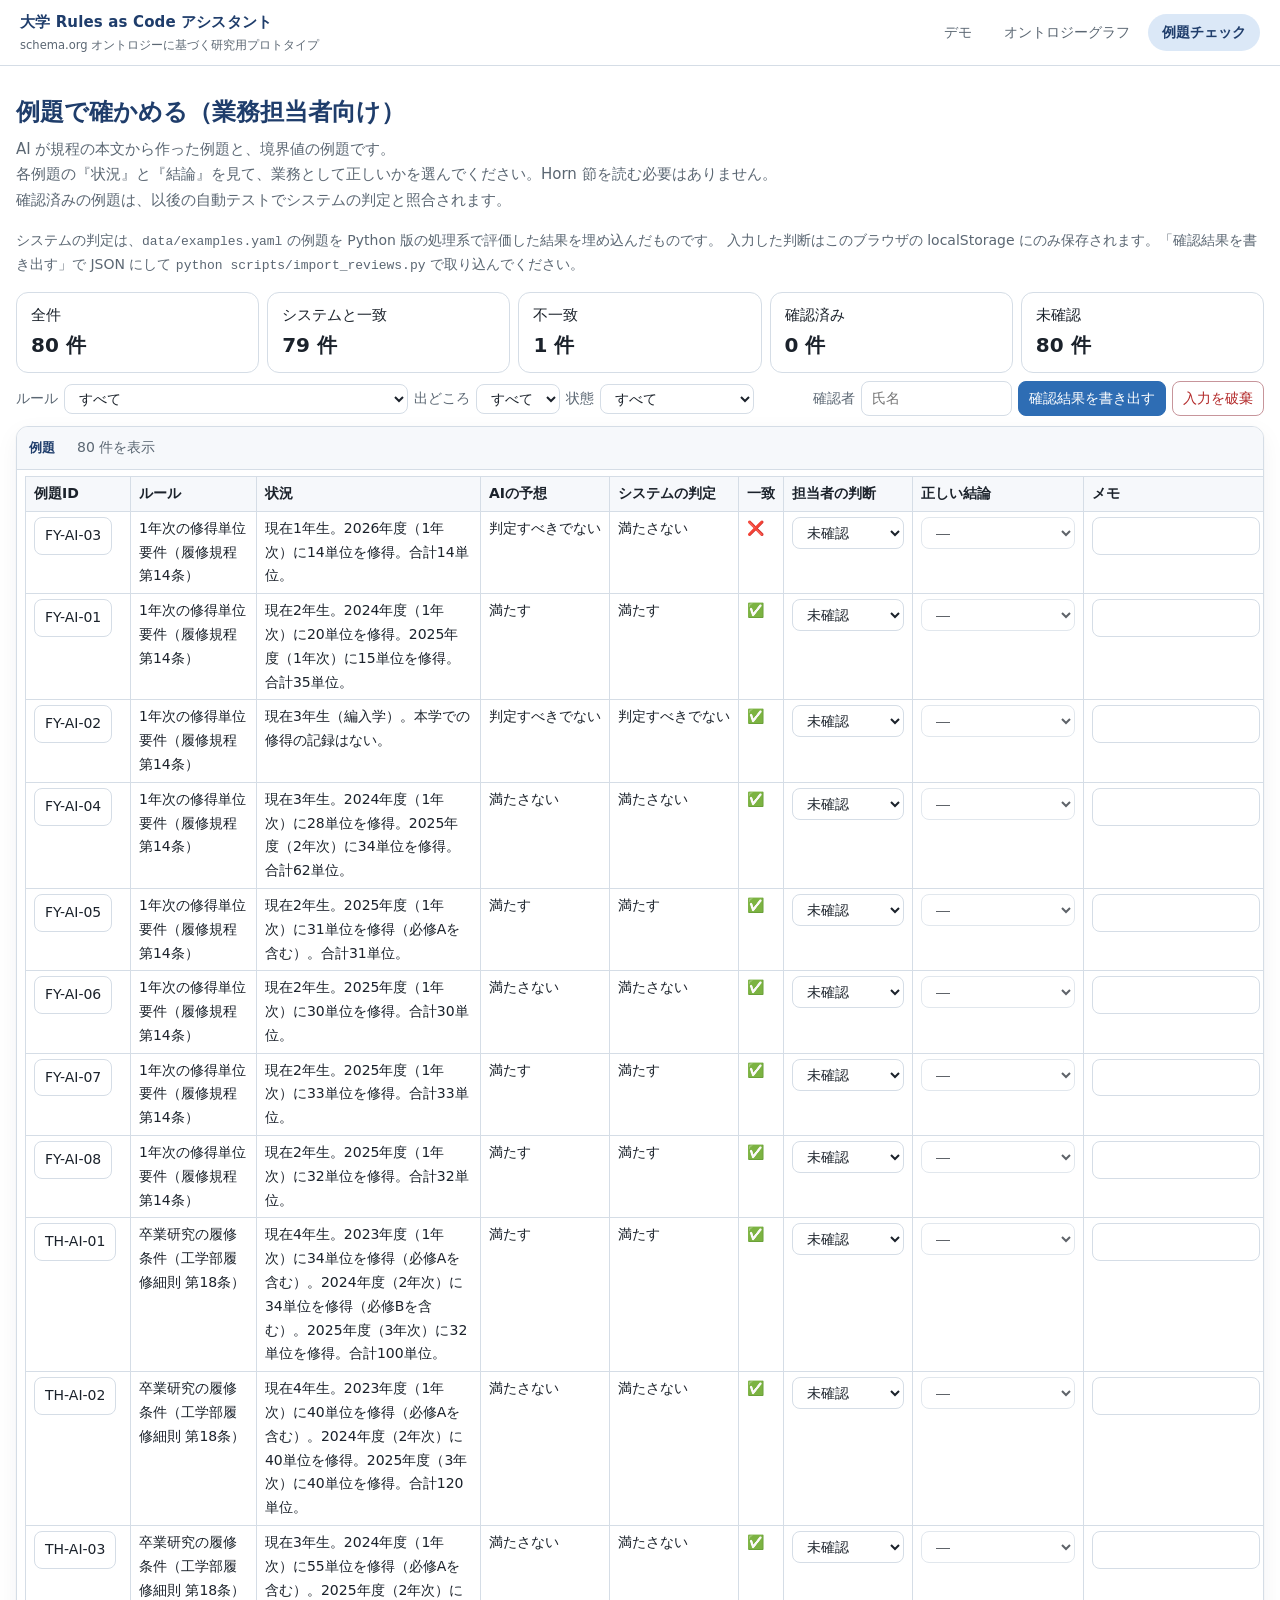
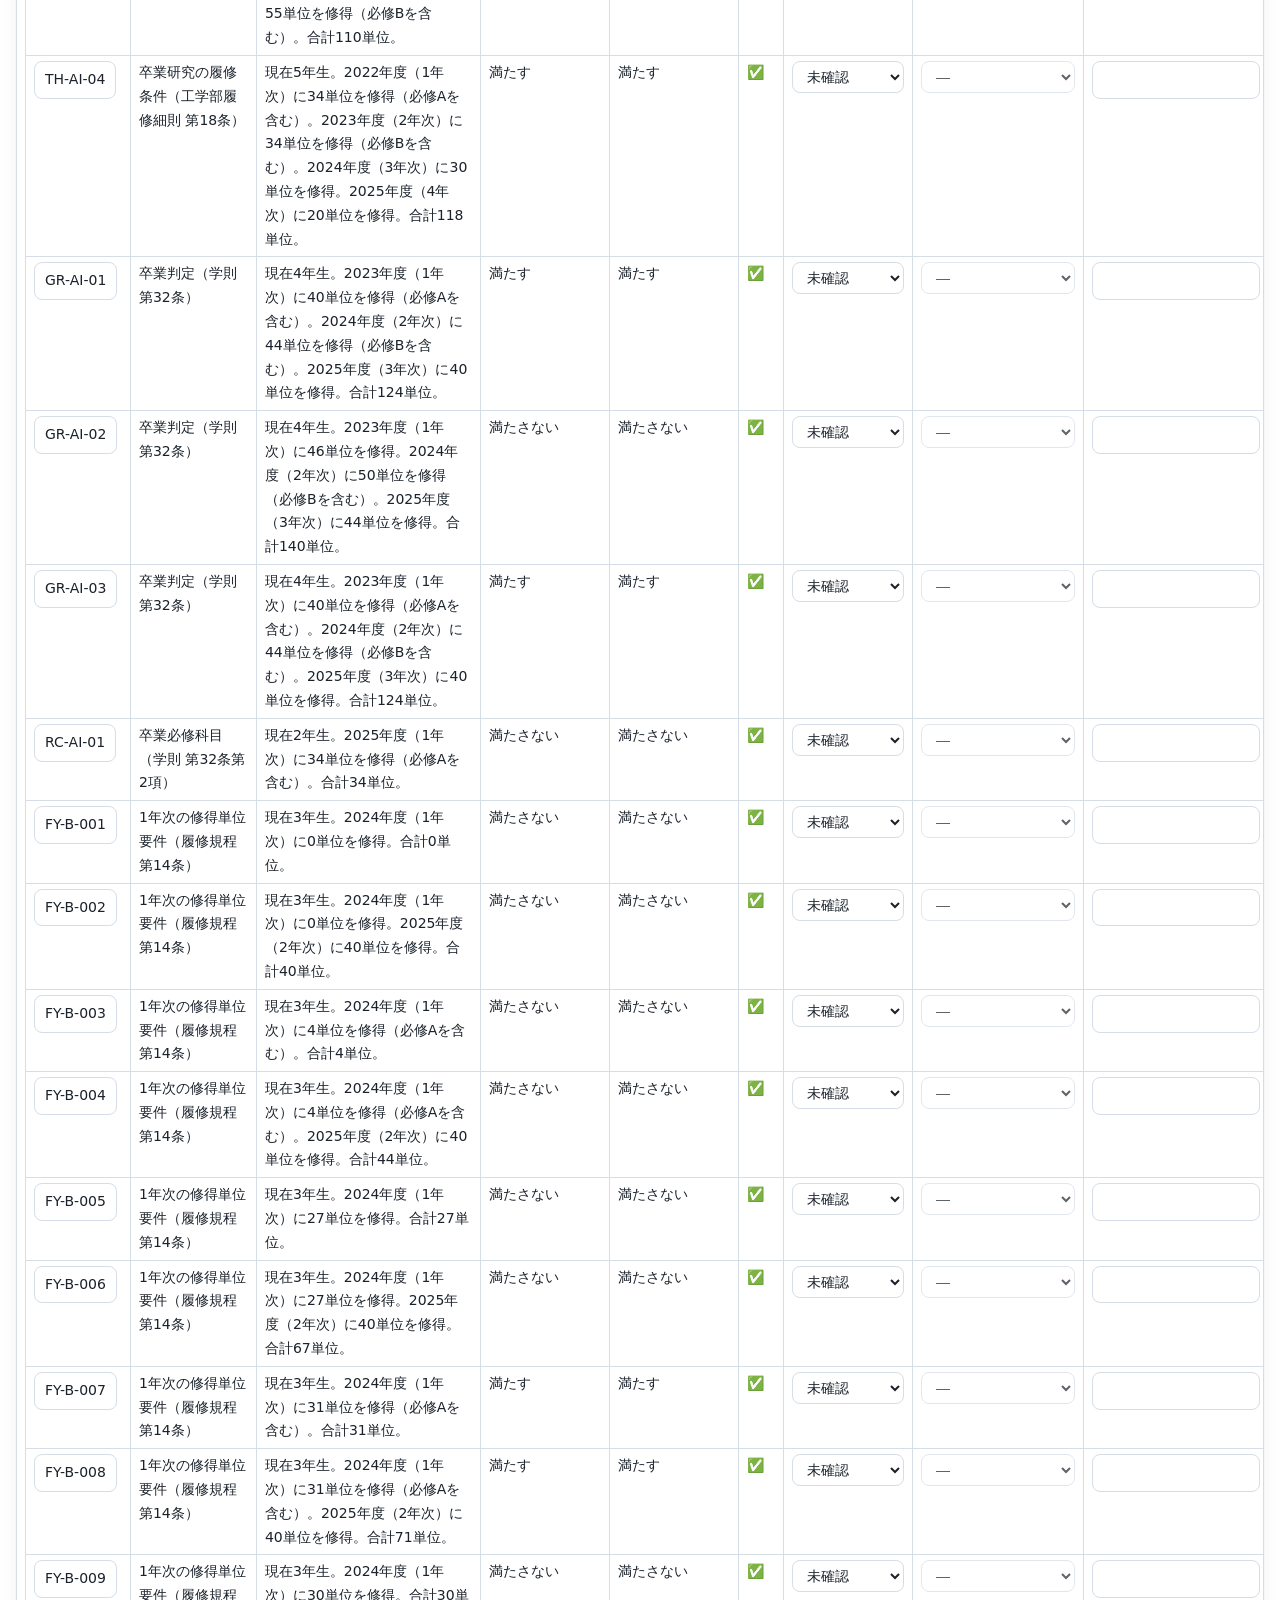
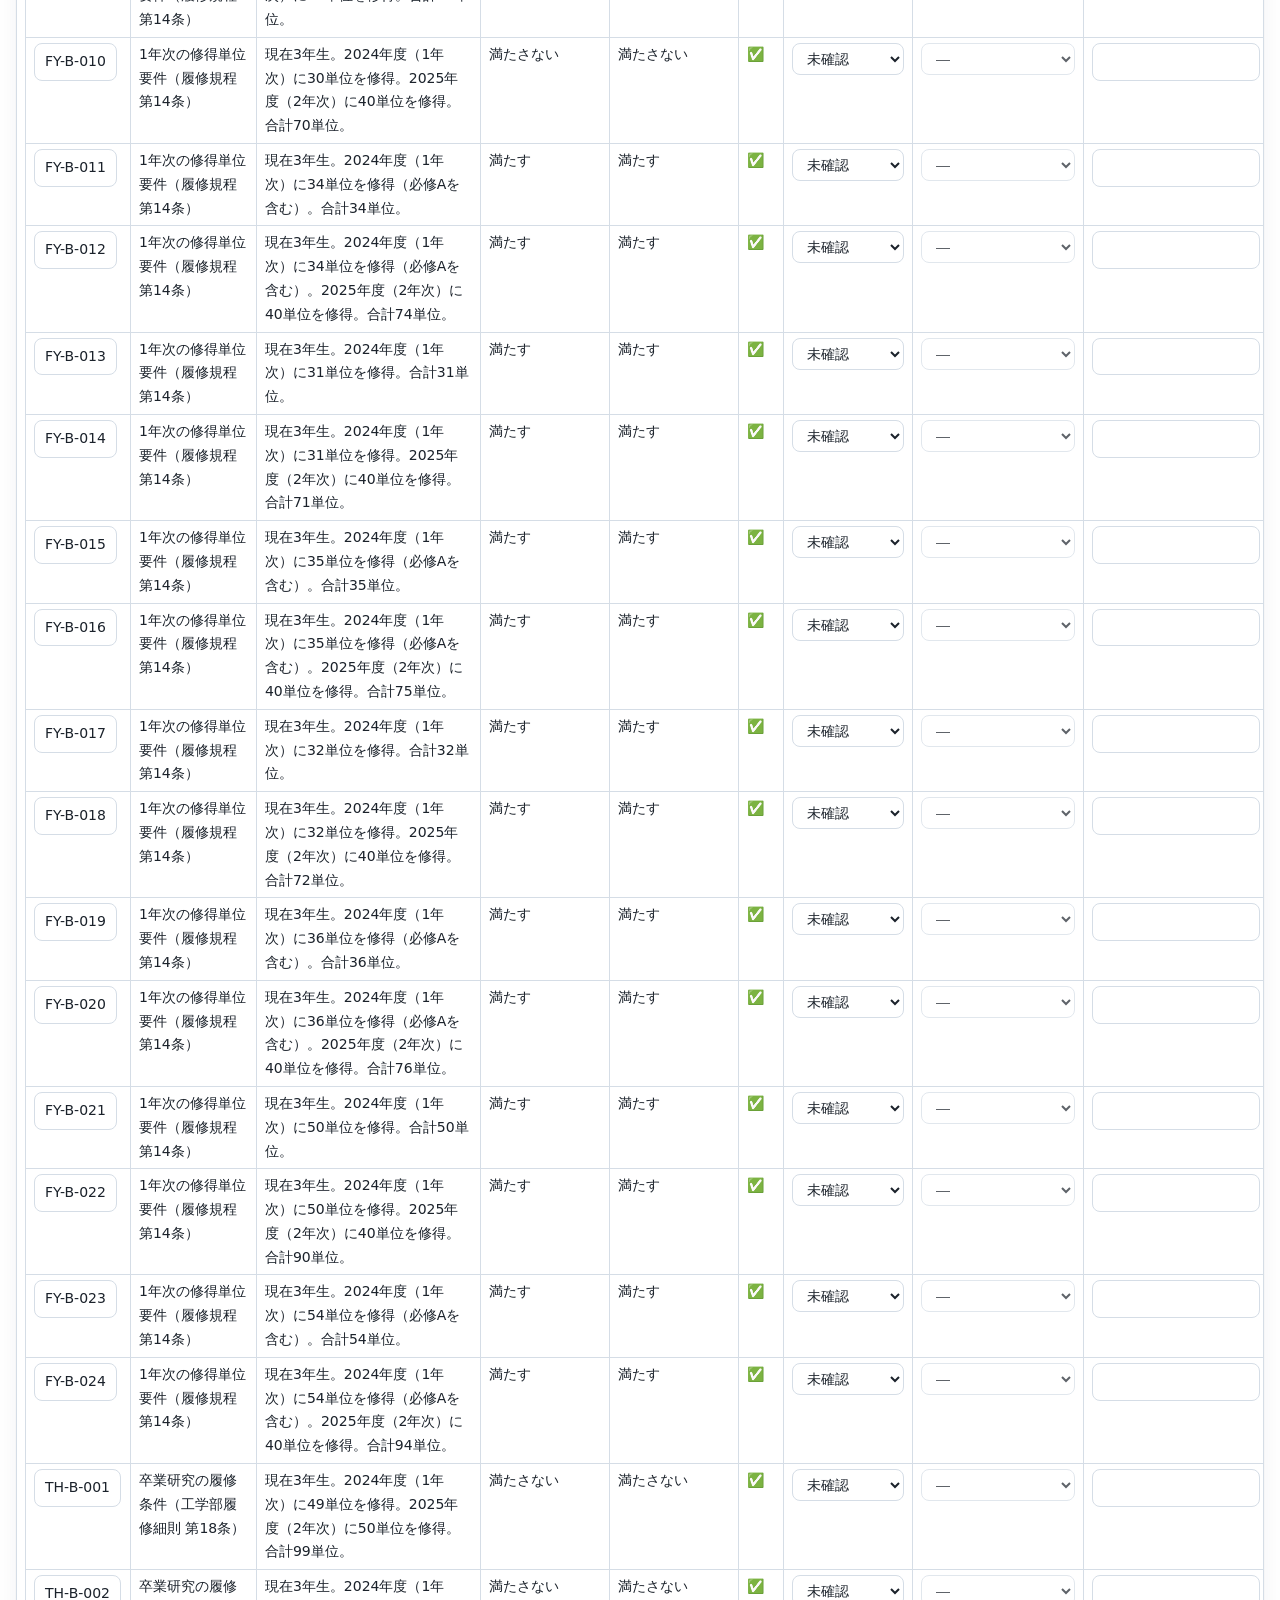
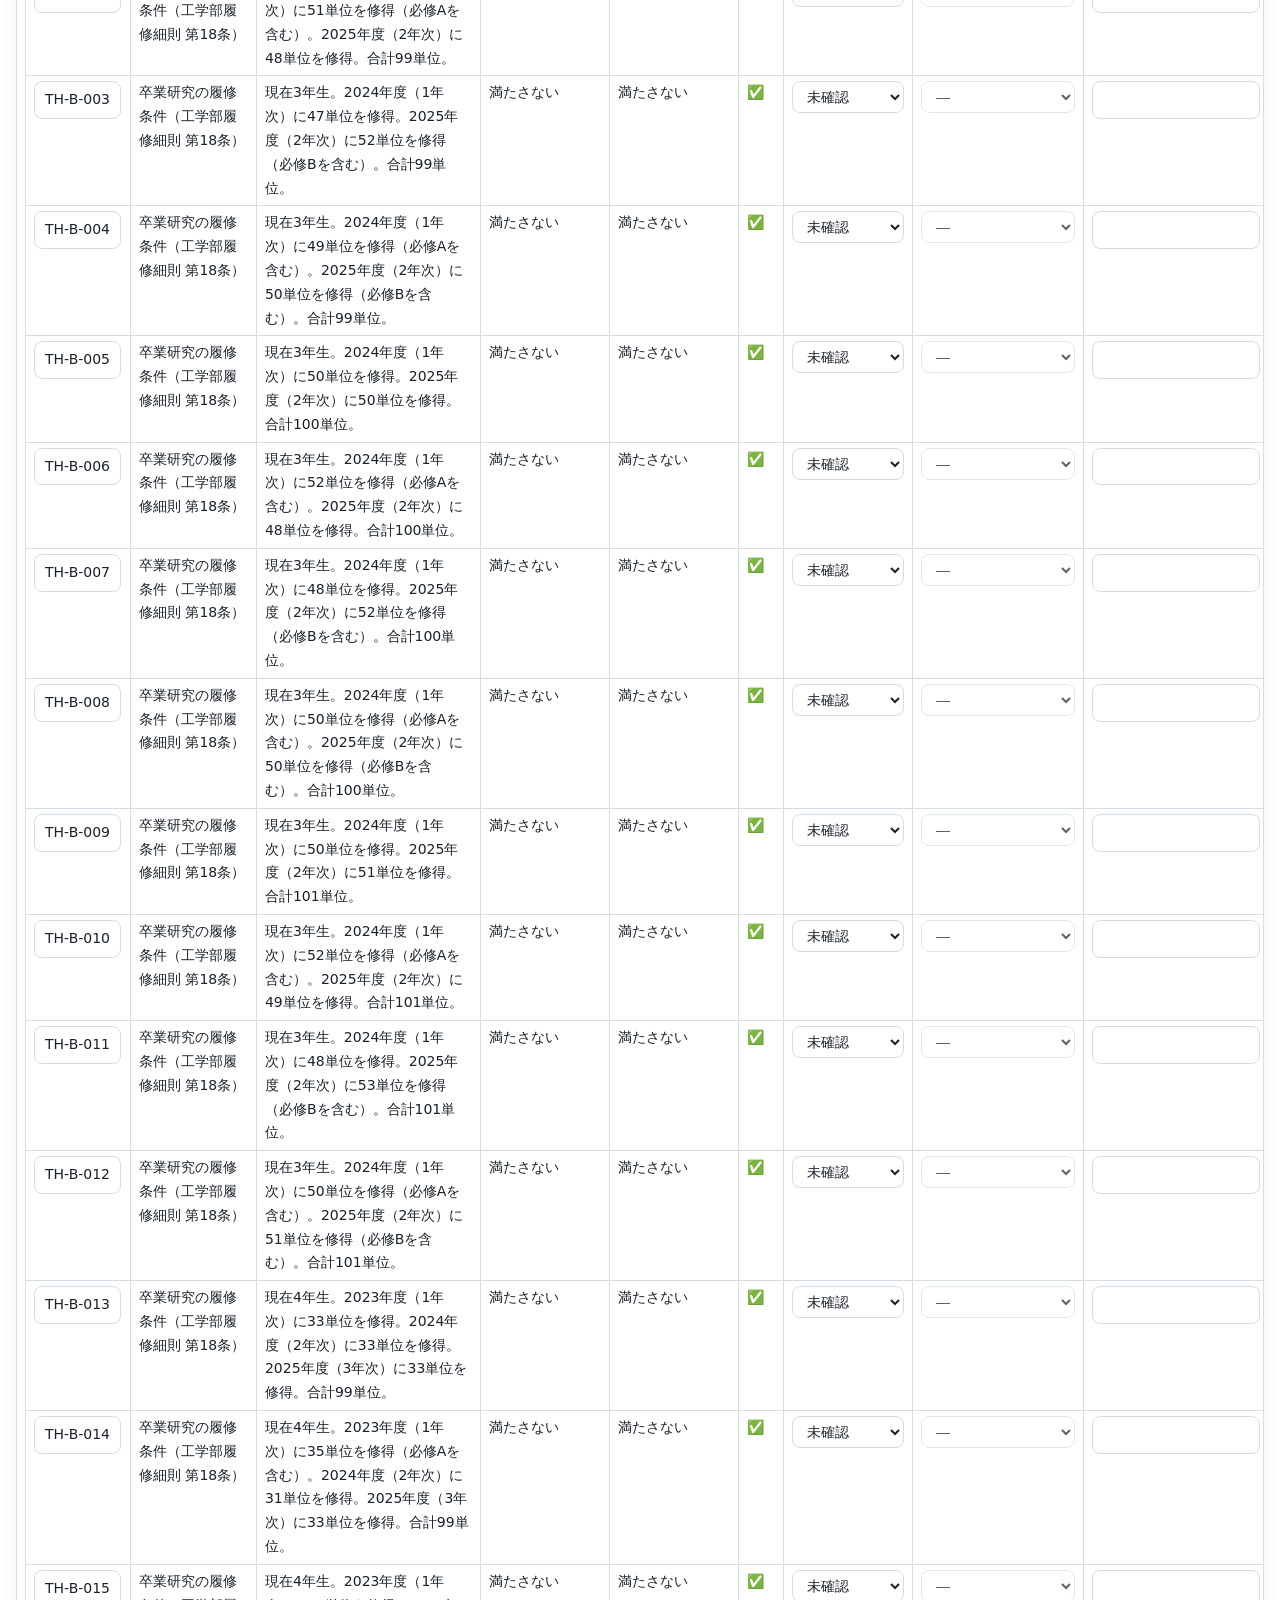
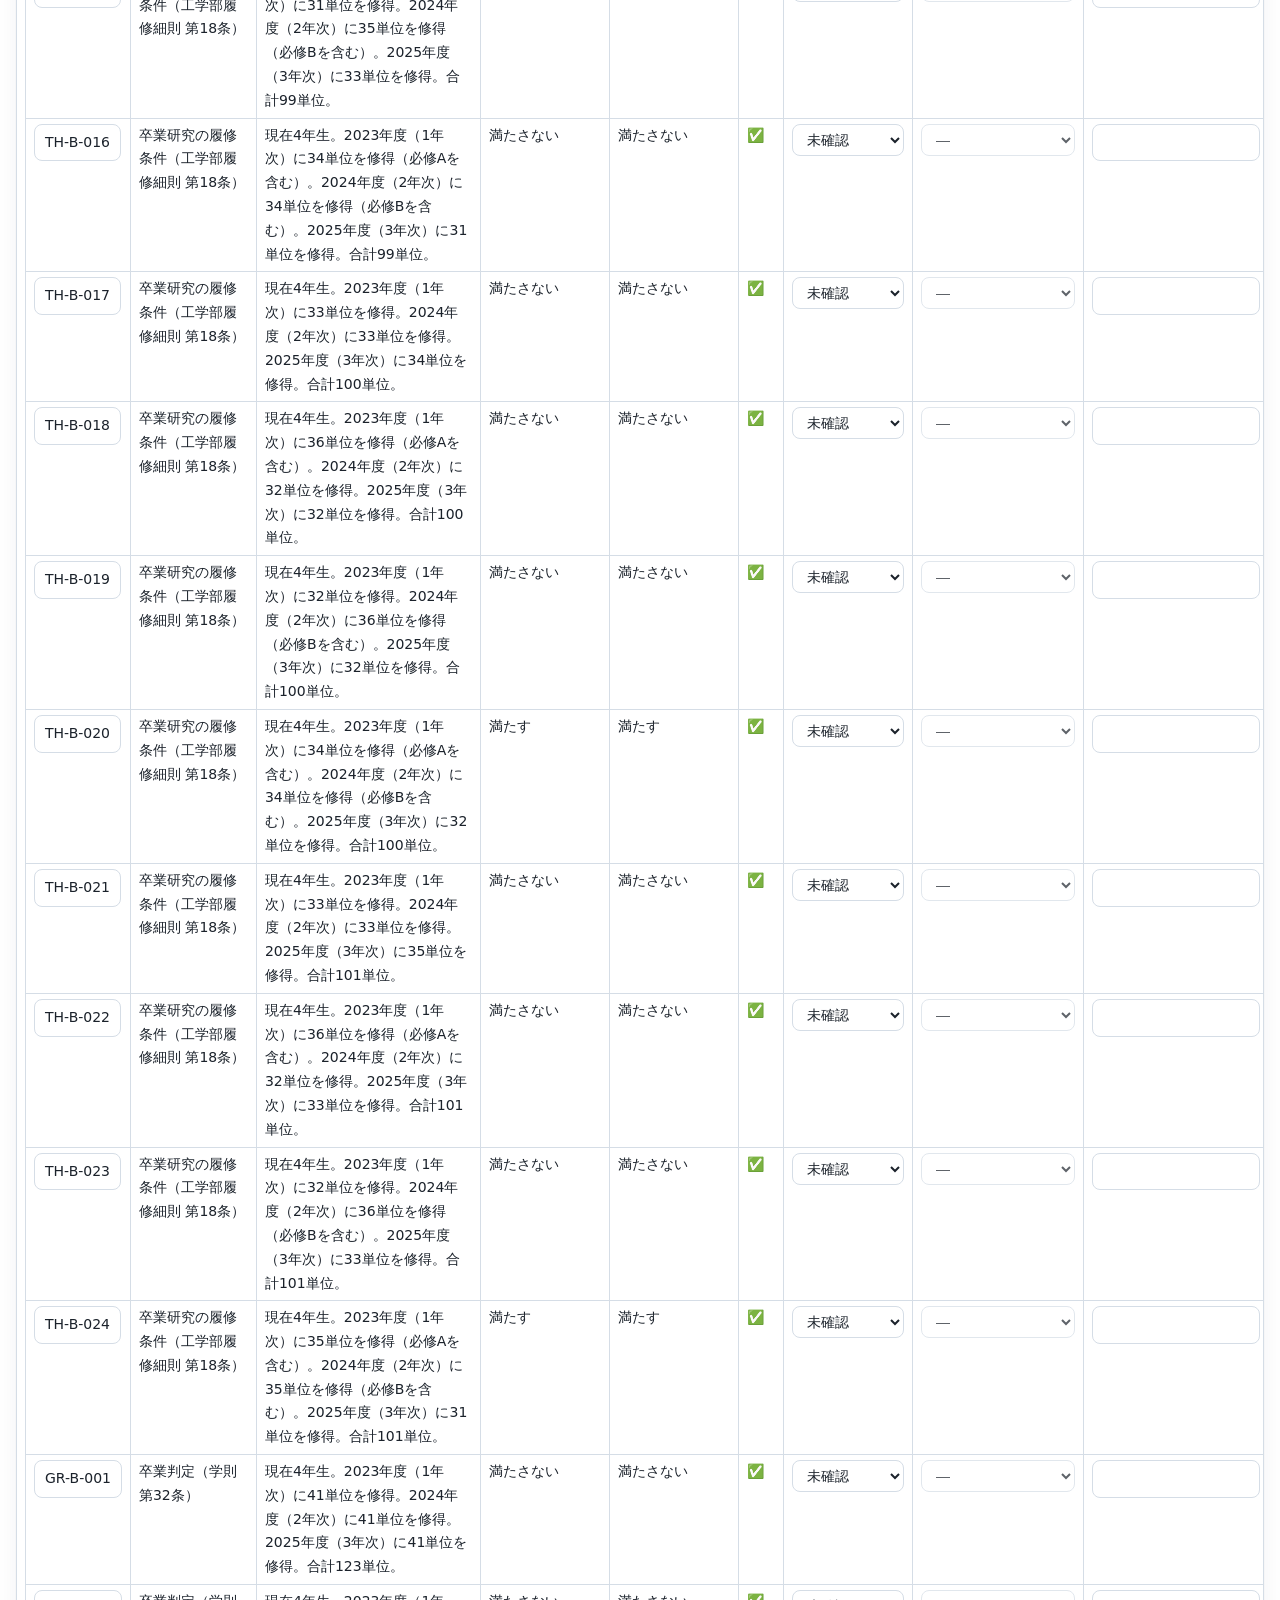
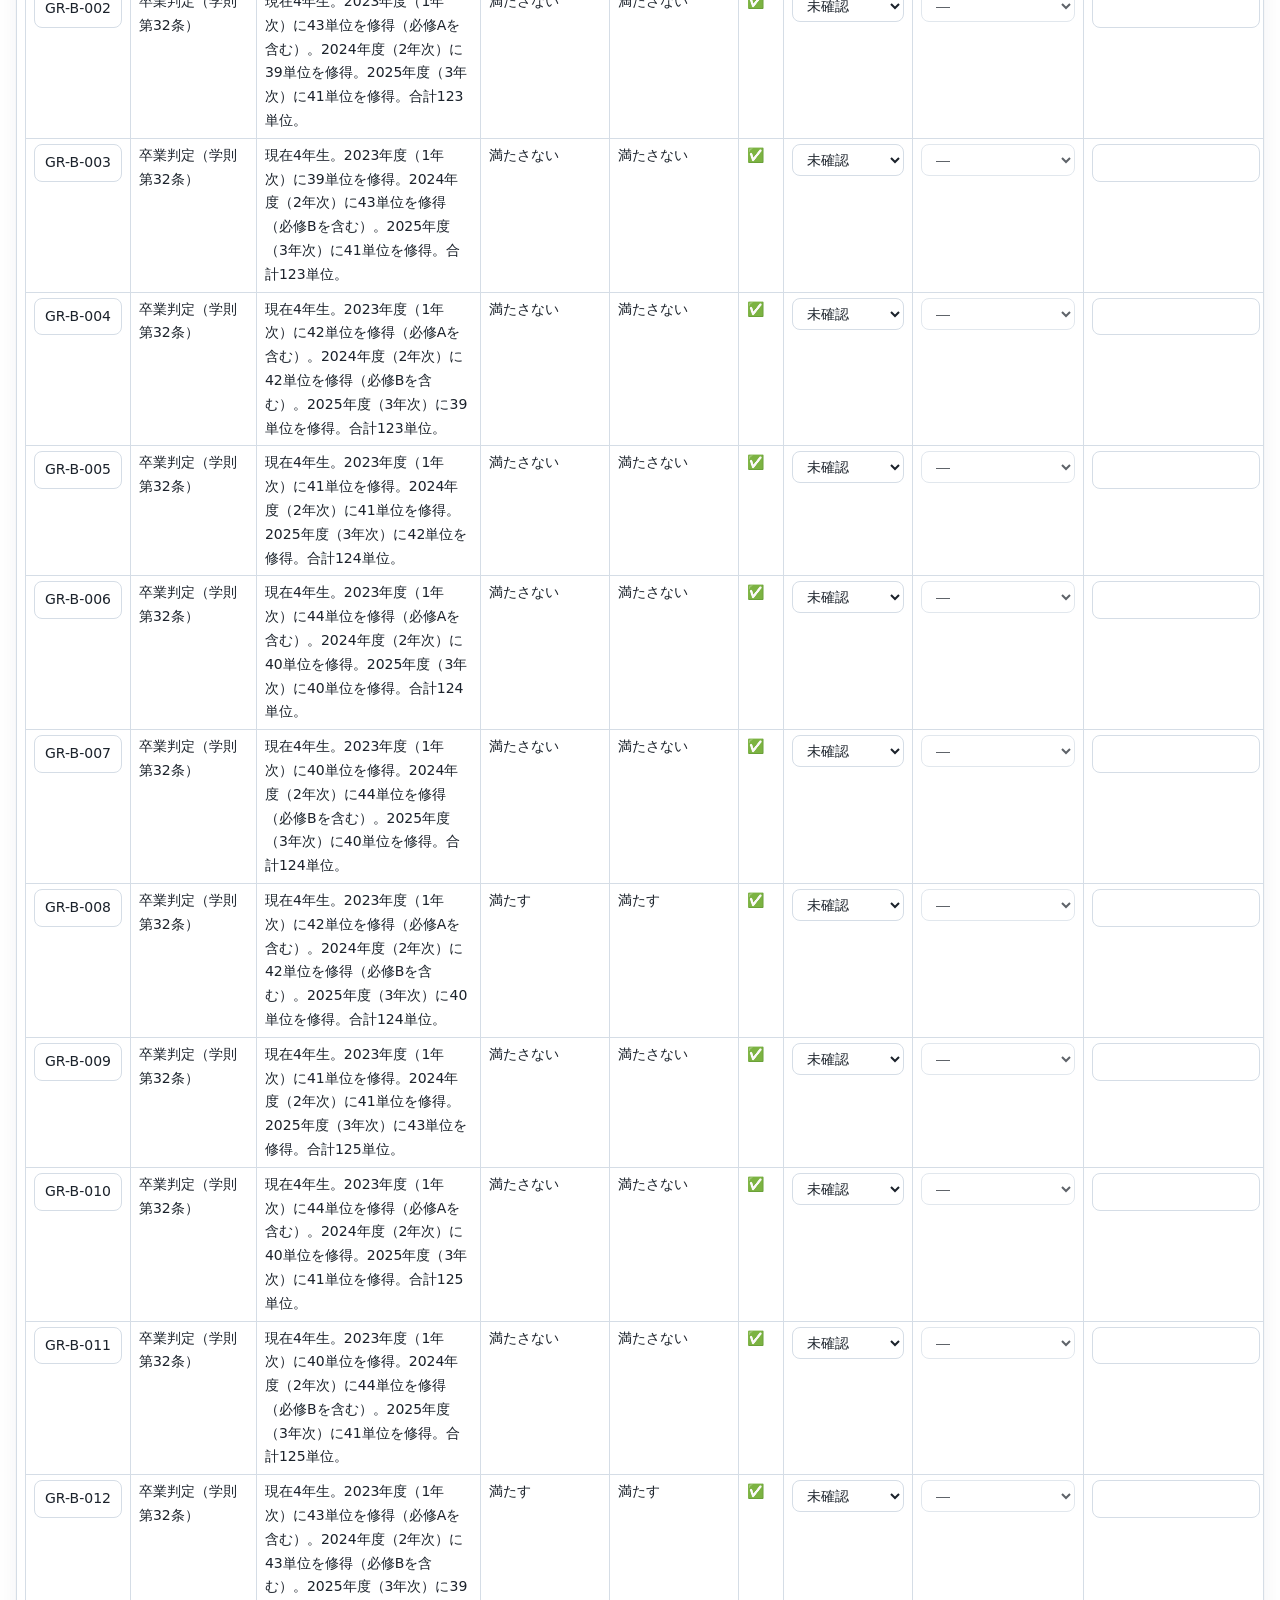
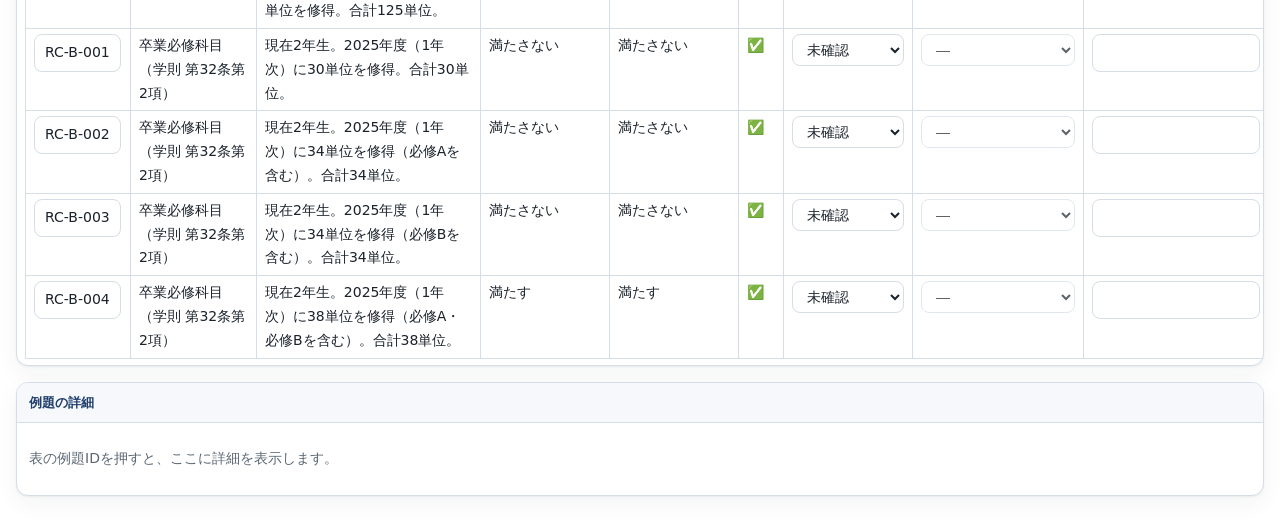
==== commit 2ff9e2bc: "履修規程第14条に「編入学生は対象外」の適用条件の節を足し、リハーサル手順書を追加した Co-Authored-By: Claude Opus 5.5 <noreply@anthropic.com> " ====
--- a/docs/examples.html
+++ b/docs/examples.html
@@ -88,7 +88,7 @@
 <script type="application/json" id="examples">
 [
 {"id": "FY-AI-01", "rule_type": "first_year_credit_requirement", "rule_label": "1年次の修得単位要件（履修規程 第14条）", "origin": "ai", "title": "1年次を留年し、2年間で合計35単位を修得した", "description": "現在2年生。2024年度（1年次）に20単位を修得。2025年度（1年次）に15単位を修得。合計35単位。", "expected": {"status": "eligible", "reason": "第1年次に在籍した2年間で合計35単位を修得しており、必要な31単位以上のため"}, "ai_note": "「第1年次において」が、留年して第1年次を2回過ごした場合に2年分を合算するのか、最初の1年間だけを数えるのかは、条文から決まらない。最初の1年だけなら20単位で要件を満たさない。", "review": {"verdict": "unreviewed", "correct_status": null, "note": null, "reviewer": null, "reviewed_on": null}, "outcome": {"status": "eligible", "message": "1年次の修得単位要件を満たしています（1年次の修得 35単位／必要 31単位）。", "unmet": [], "proof": {"goal": "meets_first_year_requirement(urdi:example/FY-AI-01/student)", "kind": "rule", "proved": true, "clause": "meets_first_year_requirement(Student) :- first_year_credits(Student, Earned), first_year_minimum(Student, Minimum), Earned >= Minimum.", "detail": null, "children": [{"goal": "first_year_credits(urdi:example/FY-AI-01/student, 35)", "kind": "rule", "proved": true, "clause": "first_year_credits(Student, Earned) :- ccso:enrolledIn(Student, Program), urd:targetYearOfStudy(Program, Year), aggregate_all(sum(Credits), (completed_in_year(Student, Year, Course), schema:numberOfCredits(Course, Credits)), Earned).", "detail": null, "children": [{"goal": "ccso:enrolledIn(urdi:example/FY-AI-01/student, urdi:program/engineering-2026)", "kind": "fact", "proved": true, "clause": null, "detail": null, "children": [], "reading": "例題の学生は工学部 学士課程（2026年度）に在籍している"}, {"goal": "urd:targetYearOfStudy(urdi:program/engineering-2026, 1)", "kind": "fact", "proved": true, "clause": null, "detail": null, "children": [], "reading": "工学部 学士課程（2026年度）の要件の対象年次は1"}, {"goal": "aggregate_all(sum(Credits), (completed_in_year(urdi:example/FY-AI-01/student, 1, Course), schema:numberOfCredits(Course, Credits)), 35)", "kind": "aggregate", "proved": true, "clause": null, "detail": "2件", "children": [{"goal": "(completed_in_year(urdi:example/FY-AI-01/student, 1, urdi:example/FY-AI-01/course/2024), schema:numberOfCredits(urdi:example/FY-AI-01/course/2024, 20))", "kind": "conj", "proved": true, "clause": null, "detail": null, "children": [{"goal": "completed_in_year(urdi:example/FY-AI-01/student, 1, urdi:example/FY-AI-01/course/2024)", "kind": "rule", "proved": true, "clause": "completed_in_year(Student, Year, Course) :- schema:agent(Record, Student), rdf:type(Record, schema:AchieveAction), urd:atYearOfStudy(Record, Year), schema:object(Record, Course).", "detail": null, "children": [{"goal": "schema:agent(urdi:example/FY-AI-01/achievement/2024, urdi:example/FY-AI-01/student)", "kind": "fact", "proved": true, "clause": null, "detail": null, "children": [], "reading": "2024年度（1年次）の単位修得を行ったのは例題の学生"}, {"goal": "rdf:type(urdi:example/FY-AI-01/achievement/2024, schema:AchieveAction)", "kind": "fact", "proved": true, "clause": null, "detail": null, "children": [], "reading": "2024年度（1年次）の単位修得は達成行為（単位修得の記録）である"}, {"goal": "urd:atYearOfStudy(urdi:example/FY-AI-01/achievement/2024, 1)", "kind": "fact", "proved": true, "clause": null, "detail": null, "children": [], "reading": "2024年度（1年次）の単位修得の時点の学年は1"}, {"goal": "schema:object(urdi:example/FY-AI-01/achievement/2024, urdi:example/FY-AI-01/course/2024)", "kind": "fact", "proved": true, "clause": null, "detail": null, "children": [], "reading": "2024年度（1年次）の単位修得の対象はその他の科目（20単位分）"}], "reading": "例題の学生がその他の科目（20単位分）を修得したときの学年は1"}, {"goal": "schema:numberOfCredits(urdi:example/FY-AI-01/course/2024, 20)", "kind": "fact", "proved": true, "clause": null, "detail": null, "children": [], "reading": "その他の科目（20単位分）の単位数は20"}], "reading": "例題の学生がその他の科目（20単位分）を修得したときの学年は1、かつその他の科目（20単位分）の単位数は20"}, {"goal": "(completed_in_year(urdi:example/FY-AI-01/student, 1, urdi:example/FY-AI-01/course/2025), schema:numberOfCredits(urdi:example/FY-AI-01/course/2025, 15))", "kind": "conj", "proved": true, "clause": null, "detail": null, "children": [{"goal": "completed_in_year(urdi:example/FY-AI-01/student, 1, urdi:example/FY-AI-01/course/2025)", "kind": "rule", "proved": true, "clause": "completed_in_year(Student, Year, Course) :- schema:agent(Record, Student), rdf:type(Record, schema:AchieveAction), urd:atYearOfStudy(Record, Year), schema:object(Record, Course).", "detail": null, "children": [{"goal": "schema:agent(urdi:example/FY-AI-01/achievement/2025, urdi:example/FY-AI-01/student)", "kind": "fact", "proved": true, "clause": null, "detail": null, "children": [], "reading": "2025年度（1年次）の単位修得を行ったのは例題の学生"}, {"goal": "rdf:type(urdi:example/FY-AI-01/achievement/2025, schema:AchieveAction)", "kind": "fact", "proved": true, "clause": null, "detail": null, "children": [], "reading": "2025年度（1年次）の単位修得は達成行為（単位修得の記録）である"}, {"goal": "urd:atYearOfStudy(urdi:example/FY-AI-01/achievement/2025, 1)", "kind": "fact", "proved": true, "clause": null, "detail": null, "children": [], "reading": "2025年度（1年次）の単位修得の時点の学年は1"}, {"goal": "schema:object(urdi:example/FY-AI-01/achievement/2025, urdi:example/FY-AI-01/course/2025)", "kind": "fact", "proved": true, "clause": null, "detail": null, "children": [], "reading": "2025年度（1年次）の単位修得の対象はその他の科目（15単位分）"}], "reading": "例題の学生がその他の科目（15単位分）を修得したときの学年は1"}, {"goal": "schema:numberOfCredits(urdi:example/FY-AI-01/course/2025, 15)", "kind": "fact", "proved": true, "clause": null, "detail": null, "children": [], "reading": "その他の科目（15単位分）の単位数は15"}], "reading": "例題の学生がその他の科目（15単位分）を修得したときの学年は1、かつその他の科目（15単位分）の単位数は15"}], "reading": "例題の学生が〈科目〉を修得したときの学年は1、かつ〈科目〉の単位数は〈単位数〉、であるような〈単位数〉の合計は35"}], "reading": "例題の学生が1年次に修得した単位数は35"}, {"goal": "first_year_minimum(urdi:example/FY-AI-01/student, 31)", "kind": "rule", "proved": true, "clause": "first_year_minimum(Student, Minimum) :- ccso:enrolledIn(Student, Program), schema:numberOfCredits(Program, Required), urd:minimumCreditRatio(Program, Percent), Minimum is ceiling(Required * Percent / 100).", "detail": null, "children": [{"goal": "ccso:enrolledIn(urdi:example/FY-AI-01/student, urdi:program/engineering-2026)", "kind": "fact", "proved": true, "clause": null, "detail": null, "children": [], "reading": "例題の学生は工学部 学士課程（2026年度）に在籍している"}, {"goal": "schema:numberOfCredits(urdi:program/engineering-2026, 124)", "kind": "fact", "proved": true, "clause": null, "detail": null, "children": [], "reading": "工学部 学士課程（2026年度）の単位数は124"}, {"goal": "urd:minimumCreditRatio(urdi:program/engineering-2026, 25)", "kind": "fact", "proved": true, "clause": null, "detail": null, "children": [], "reading": "工学部 学士課程（2026年度）の最低修得割合（%）は25"}, {"goal": "31 is ceiling(124 * 25 / 100)", "kind": "builtin", "proved": true, "clause": null, "detail": null, "children": [], "reading": "31は ceiling(124 * 25 / 100) で求める"}], "reading": "例題の学生が1年次に修得すべき単位数は31"}, {"goal": "35 >= 31", "kind": "builtin", "proved": true, "clause": null, "detail": null, "children": [], "reading": "35が31以上"}], "reading": "例題の学生が、1年次の修得単位要件を満たしている"}}, "effective_expected": "eligible", "matches": true, "legislation": [{"citation": "2026年度履修規程 第14条", "name": "第1年次に修得すべき単位数", "text": "学生は、第1年次において、卒業に必要な単位数の4分の1以上を修得しなければならない。2 前項に定める単位数を修得できなかった学生は、修学指導の対象とする。"}]},
-{"id": "FY-AI-02", "rule_type": "first_year_credit_requirement", "rule_label": "1年次の修得単位要件（履修規程 第14条）", "origin": "ai", "title": "3年次に編入学した（本学での第1年次の在籍がない）", "description": "現在3年生（編入学）。本学での修得の記録はない。", "expected": {"status": "unknown", "reason": "編入学生には本学での第1年次がなく、本条を当てはめる場面ではないと考えられるため"}, "ai_note": "編入学生に本条を適用するかどうかが条文に書かれていない。適用しないのであれば、ルールに「編入学生は対象外」という節を足す必要がある。現在のルールでは0単位として「満たさない」と判定される。", "review": {"verdict": "unreviewed", "correct_status": null, "note": null, "reviewer": null, "reviewed_on": null}, "outcome": {"status": "not_eligible", "message": "1年次の修得単位要件を満たしていません（1年次の修得 0単位／必要 31単位）。履修規程第14条第2項により修学指導の対象となります。", "unmet": ["1年次の修得単位が31単位不足"], "proof": {"goal": "meets_first_year_requirement(urdi:example/FY-AI-02/student)", "kind": "rule", "proved": false, "clause": "meets_first_year_requirement(Student) :- first_year_credits(Student, Earned), first_year_minimum(Student, Minimum), Earned >= Minimum.", "detail": null, "children": [{"goal": "first_year_credits(urdi:example/FY-AI-02/student, 0)", "kind": "rule", "proved": true, "clause": "first_year_credits(Student, Earned) :- ccso:enrolledIn(Student, Program), urd:targetYearOfStudy(Program, Year), aggregate_all(sum(Credits), (completed_in_year(Student, Year, Course), schema:numberOfCredits(Course, Credits)), Earned).", "detail": null, "children": [{"goal": "ccso:enrolledIn(urdi:example/FY-AI-02/student, urdi:program/engineering-2026)", "kind": "fact", "proved": true, "clause": null, "detail": null, "children": [], "reading": "例題の学生は工学部 学士課程（2026年度）に在籍している"}, {"goal": "urd:targetYearOfStudy(urdi:program/engineering-2026, 1)", "kind": "fact", "proved": true, "clause": null, "detail": null, "children": [], "reading": "工学部 学士課程（2026年度）の要件の対象年次は1"}, {"goal": "aggregate_all(sum(Credits), (completed_in_year(urdi:example/FY-AI-02/student, 1, Course), schema:numberOfCredits(Course, Credits)), 0)", "kind": "aggregate", "proved": true, "clause": null, "detail": "0件", "children": [], "reading": "例題の学生が〈科目〉を修得したときの学年は1、かつ〈科目〉の単位数は〈単位数〉、であるような〈単位数〉の合計は0"}], "reading": "例題の学生が1年次に修得した単位数は0"}, {"goal": "first_year_minimum(urdi:example/FY-AI-02/student, 31)", "kind": "rule", "proved": true, "clause": "first_year_minimum(Student, Minimum) :- ccso:enrolledIn(Student, Program), schema:numberOfCredits(Program, Required), urd:minimumCreditRatio(Program, Percent), Minimum is ceiling(Required * Percent / 100).", "detail": null, "children": [{"goal": "ccso:enrolledIn(urdi:example/FY-AI-02/student, urdi:program/engineering-2026)", "kind": "fact", "proved": true, "clause": null, "detail": null, "children": [], "reading": "例題の学生は工学部 学士課程（2026年度）に在籍している"}, {"goal": "schema:numberOfCredits(urdi:program/engineering-2026, 124)", "kind": "fact", "proved": true, "clause": null, "detail": null, "children": [], "reading": "工学部 学士課程（2026年度）の単位数は124"}, {"goal": "urd:minimumCreditRatio(urdi:program/engineering-2026, 25)", "kind": "fact", "proved": true, "clause": null, "detail": null, "children": [], "reading": "工学部 学士課程（2026年度）の最低修得割合（%）は25"}, {"goal": "31 is ceiling(124 * 25 / 100)", "kind": "builtin", "proved": true, "clause": null, "detail": null, "children": [], "reading": "31は ceiling(124 * 25 / 100) で求める"}], "reading": "例題の学生が1年次に修得すべき単位数は31"}, {"goal": "0 >= 31", "kind": "builtin", "proved": false, "clause": null, "detail": null, "children": [], "reading": "0が31以上"}], "reading": "例題の学生が、1年次の修得単位要件を満たしている"}}, "effective_expected": "unknown", "matches": false, "legislation": [{"citation": "2026年度履修規程 第14条", "name": "第1年次に修得すべき単位数", "text": "学生は、第1年次において、卒業に必要な単位数の4分の1以上を修得しなければならない。2 前項に定める単位数を修得できなかった学生は、修学指導の対象とする。"}]},
+{"id": "FY-AI-02", "rule_type": "first_year_credit_requirement", "rule_label": "1年次の修得単位要件（履修規程 第14条）", "origin": "ai", "title": "3年次に編入学した（本学での第1年次の在籍がない）", "description": "現在3年生（編入学）。本学での修得の記録はない。", "expected": {"status": "unknown", "reason": "編入学生には本学での第1年次がなく、本条を当てはめる場面ではないと考えられるため"}, "ai_note": "編入学生に本条を適用するかどうかが条文に書かれていない。適用しないのであれば、ルールに「編入学生は対象外」という節を足す必要がある。現在のルールでは0単位として「満たさない」と判定される。", "review": {"verdict": "unreviewed", "correct_status": null, "note": null, "reviewer": null, "reviewed_on": null}, "outcome": {"status": "unknown", "message": "編入学のため、履修規程第14条（第1年次の修得単位）の対象外です。", "unmet": [], "proof": {"goal": "first_year_requirement_applies(urdi:example/FY-AI-02/student)", "kind": "rule", "proved": false, "clause": "first_year_requirement_applies(Student) :- ccso:enrolledIn(Student, Program), \\+ urd:admissionCategory(Student, urdi:term/transfer-admission).", "detail": null, "children": [{"goal": "ccso:enrolledIn(urdi:example/FY-AI-02/student, urdi:program/engineering-2026)", "kind": "fact", "proved": true, "clause": null, "detail": null, "children": [], "reading": "例題の学生は工学部 学士課程（2026年度）に在籍している"}, {"goal": "\\+ urd:admissionCategory(urdi:example/FY-AI-02/student, urdi:term/transfer-admission)", "kind": "not", "proved": false, "clause": null, "detail": null, "children": [{"goal": "urd:admissionCategory(urdi:example/FY-AI-02/student, urdi:term/transfer-admission)", "kind": "fact", "proved": true, "clause": null, "detail": null, "children": [], "reading": "例題の学生の入学区分は編入学"}], "reading": "例題の学生の入学区分は編入学、ということはない"}], "reading": "例題の学生に履修規程第14条が適用される"}}, "effective_expected": "unknown", "matches": true, "legislation": [{"citation": "2026年度履修規程 第14条", "name": "第1年次に修得すべき単位数", "text": "学生は、第1年次において、卒業に必要な単位数の4分の1以上を修得しなければならない。2 前項に定める単位数を修得できなかった学生は、修学指導の対象とする。"}]},
 {"id": "FY-AI-03", "rule_type": "first_year_credit_requirement", "rule_label": "1年次の修得単位要件（履修規程 第14条）", "origin": "ai", "title": "1年生の前期を終えた時点で14単位を修得している", "description": "現在1年生。2026年度（1年次）に14単位を修得。合計14単位。", "expected": {"status": "unknown", "reason": "第1年次がまだ終わっていないため、要件を満たすかどうかはまだ決まらないため"}, "ai_note": "年度の途中で問われた場合に「満たしていない」と答えるのか、「まだ確定していない」と答えるのかを決める必要がある。現在のルールは、判定時点までの修得単位だけを見て「満たさない」と答える。", "review": {"verdict": "unreviewed", "correct_status": null, "note": null, "reviewer": null, "reviewed_on": null}, "outcome": {"status": "not_eligible", "message": "1年次の修得単位要件を満たしていません（1年次の修得 14単位／必要 31単位）。履修規程第14条第2項により修学指導の対象となります。", "unmet": ["1年次の修得単位が17単位不足"], "proof": {"goal": "meets_first_year_requirement(urdi:example/FY-AI-03/student)", "kind": "rule", "proved": false, "clause": "meets_first_year_requirement(Student) :- first_year_credits(Student, Earned), first_year_minimum(Student, Minimum), Earned >= Minimum.", "detail": null, "children": [{"goal": "first_year_credits(urdi:example/FY-AI-03/student, 14)", "kind": "rule", "proved": true, "clause": "first_year_credits(Student, Earned) :- ccso:enrolledIn(Student, Program), urd:targetYearOfStudy(Program, Year), aggregate_all(sum(Credits), (completed_in_year(Student, Year, Course), schema:numberOfCredits(Course, Credits)), Earned).", "detail": null, "children": [{"goal": "ccso:enrolledIn(urdi:example/FY-AI-03/student, urdi:program/engineering-2026)", "kind": "fact", "proved": true, "clause": null, "detail": null, "children": [], "reading": "例題の学生は工学部 学士課程（2026年度）に在籍している"}, {"goal": "urd:targetYearOfStudy(urdi:program/engineering-2026, 1)", "kind": "fact", "proved": true, "clause": null, "detail": null, "children": [], "reading": "工学部 学士課程（2026年度）の要件の対象年次は1"}, {"goal": "aggregate_all(sum(Credits), (completed_in_year(urdi:example/FY-AI-03/student, 1, Course), schema:numberOfCredits(Course, Credits)), 14)", "kind": "aggregate", "proved": true, "clause": null, "detail": "1件", "children": [{"goal": "(completed_in_year(urdi:example/FY-AI-03/student, 1, urdi:example/FY-AI-03/course/2026), schema:numberOfCredits(urdi:example/FY-AI-03/course/2026, 14))", "kind": "conj", "proved": true, "clause": null, "detail": null, "children": [{"goal": "completed_in_year(urdi:example/FY-AI-03/student, 1, urdi:example/FY-AI-03/course/2026)", "kind": "rule", "proved": true, "clause": "completed_in_year(Student, Year, Course) :- schema:agent(Record, Student), rdf:type(Record, schema:AchieveAction), urd:atYearOfStudy(Record, Year), schema:object(Record, Course).", "detail": null, "children": [{"goal": "schema:agent(urdi:example/FY-AI-03/achievement/2026, urdi:example/FY-AI-03/student)", "kind": "fact", "proved": true, "clause": null, "detail": null, "children": [], "reading": "2026年度（1年次）の単位修得を行ったのは例題の学生"}, {"goal": "rdf:type(urdi:example/FY-AI-03/achievement/2026, schema:AchieveAction)", "kind": "fact", "proved": true, "clause": null, "detail": null, "children": [], "reading": "2026年度（1年次）の単位修得は達成行為（単位修得の記録）である"}, {"goal": "urd:atYearOfStudy(urdi:example/FY-AI-03/achievement/2026, 1)", "kind": "fact", "proved": true, "clause": null, "detail": null, "children": [], "reading": "2026年度（1年次）の単位修得の時点の学年は1"}, {"goal": "schema:object(urdi:example/FY-AI-03/achievement/2026, urdi:example/FY-AI-03/course/2026)", "kind": "fact", "proved": true, "clause": null, "detail": null, "children": [], "reading": "2026年度（1年次）の単位修得の対象はその他の科目（14単位分）"}], "reading": "例題の学生がその他の科目（14単位分）を修得したときの学年は1"}, {"goal": "schema:numberOfCredits(urdi:example/FY-AI-03/course/2026, 14)", "kind": "fact", "proved": true, "clause": null, "detail": null, "children": [], "reading": "その他の科目（14単位分）の単位数は14"}], "reading": "例題の学生がその他の科目（14単位分）を修得したときの学年は1、かつその他の科目（14単位分）の単位数は14"}], "reading": "例題の学生が〈科目〉を修得したときの学年は1、かつ〈科目〉の単位数は〈単位数〉、であるような〈単位数〉の合計は14"}], "reading": "例題の学生が1年次に修得した単位数は14"}, {"goal": "first_year_minimum(urdi:example/FY-AI-03/student, 31)", "kind": "rule", "proved": true, "clause": "first_year_minimum(Student, Minimum) :- ccso:enrolledIn(Student, Program), schema:numberOfCredits(Program, Required), urd:minimumCreditRatio(Program, Percent), Minimum is ceiling(Required * Percent / 100).", "detail": null, "children": [{"goal": "ccso:enrolledIn(urdi:example/FY-AI-03/student, urdi:program/engineering-2026)", "kind": "fact", "proved": true, "clause": null, "detail": null, "children": [], "reading": "例題の学生は工学部 学士課程（2026年度）に在籍している"}, {"goal": "schema:numberOfCredits(urdi:program/engineering-2026, 124)", "kind": "fact", "proved": true, "clause": null, "detail": null, "children": [], "reading": "工学部 学士課程（2026年度）の単位数は124"}, {"goal": "urd:minimumCreditRatio(urdi:program/engineering-2026, 25)", "kind": "fact", "proved": true, "clause": null, "detail": null, "children": [], "reading": "工学部 学士課程（2026年度）の最低修得割合（%）は25"}, {"goal": "31 is ceiling(124 * 25 / 100)", "kind": "builtin", "proved": true, "clause": null, "detail": null, "children": [], "reading": "31は ceiling(124 * 25 / 100) で求める"}], "reading": "例題の学生が1年次に修得すべき単位数は31"}, {"goal": "14 >= 31", "kind": "builtin", "proved": false, "clause": null, "detail": null, "children": [], "reading": "14が31以上"}], "reading": "例題の学生が、1年次の修得単位要件を満たしている"}}, "effective_expected": "unknown", "matches": false, "legislation": [{"citation": "2026年度履修規程 第14条", "name": "第1年次に修得すべき単位数", "text": "学生は、第1年次において、卒業に必要な単位数の4分の1以上を修得しなければならない。2 前項に定める単位数を修得できなかった学生は、修学指導の対象とする。"}]},
 {"id": "FY-AI-04", "rule_type": "first_year_credit_requirement", "rule_label": "1年次の修得単位要件（履修規程 第14条）", "origin": "ai", "title": "1年次に28単位、2年次に1年生向けの教養科目を含めて34単位を修得した", "description": "現在3年生。2024年度（1年次）に28単位を修得。2025年度（2年次）に34単位を修得。合計62単位。", "expected": {"status": "not_eligible", "reason": "第1年次に修得したのは28単位で、2年次に修得した科目は1年生向けの科目でも数えないため"}, "ai_note": "「第1年次において修得」を「1年次の間に修得した」と読んだ。科目の配当年次（1年生向けかどうか）で数える読み方もありうる。", "review": {"verdict": "unreviewed", "correct_status": null, "note": null, "reviewer": null, "reviewed_on": null}, "outcome": {"status": "not_eligible", "message": "1年次の修得単位要件を満たしていません（1年次の修得 28単位／必要 31単位）。履修規程第14条第2項により修学指導の対象となります。", "unmet": ["1年次の修得単位が3単位不足"], "proof": {"goal": "meets_first_year_requirement(urdi:example/FY-AI-04/student)", "kind": "rule", "proved": false, "clause": "meets_first_year_requirement(Student) :- first_year_credits(Student, Earned), first_year_minimum(Student, Minimum), Earned >= Minimum.", "detail": null, "children": [{"goal": "first_year_credits(urdi:example/FY-AI-04/student, 28)", "kind": "rule", "proved": true, "clause": "first_year_credits(Student, Earned) :- ccso:enrolledIn(Student, Program), urd:targetYearOfStudy(Program, Year), aggregate_all(sum(Credits), (completed_in_year(Student, Year, Course), schema:numberOfCredits(Course, Credits)), Earned).", "detail": null, "children": [{"goal": "ccso:enrolledIn(urdi:example/FY-AI-04/student, urdi:program/engineering-2026)", "kind": "fact", "proved": true, "clause": null, "detail": null, "children": [], "reading": "例題の学生は工学部 学士課程（2026年度）に在籍している"}, {"goal": "urd:targetYearOfStudy(urdi:program/engineering-2026, 1)", "kind": "fact", "proved": true, "clause": null, "detail": null, "children": [], "reading": "工学部 学士課程（2026年度）の要件の対象年次は1"}, {"goal": "aggregate_all(sum(Credits), (completed_in_year(urdi:example/FY-AI-04/student, 1, Course), schema:numberOfCredits(Course, Credits)), 28)", "kind": "aggregate", "proved": true, "clause": null, "detail": "1件", "children": [{"goal": "(completed_in_year(urdi:example/FY-AI-04/student, 1, urdi:example/FY-AI-04/course/2024), schema:numberOfCredits(urdi:example/FY-AI-04/course/2024, 28))", "kind": "conj", "proved": true, "clause": null, "detail": null, "children": [{"goal": "completed_in_year(urdi:example/FY-AI-04/student, 1, urdi:example/FY-AI-04/course/2024)", "kind": "rule", "proved": true, "clause": "completed_in_year(Student, Year, Course) :- schema:agent(Record, Student), rdf:type(Record, schema:AchieveAction), urd:atYearOfStudy(Record, Year), schema:object(Record, Course).", "detail": null, "children": [{"goal": "schema:agent(urdi:example/FY-AI-04/achievement/2024, urdi:example/FY-AI-04/student)", "kind": "fact", "proved": true, "clause": null, "detail": null, "children": [], "reading": "2024年度（1年次）の単位修得を行ったのは例題の学生"}, {"goal": "rdf:type(urdi:example/FY-AI-04/achievement/2024, schema:AchieveAction)", "kind": "fact", "proved": true, "clause": null, "detail": null, "children": [], "reading": "2024年度（1年次）の単位修得は達成行為（単位修得の記録）である"}, {"goal": "urd:atYearOfStudy(urdi:example/FY-AI-04/achievement/2024, 1)", "kind": "fact", "proved": true, "clause": null, "detail": null, "children": [], "reading": "2024年度（1年次）の単位修得の時点の学年は1"}, {"goal": "schema:object(urdi:example/FY-AI-04/achievement/2024, urdi:example/FY-AI-04/course/2024)", "kind": "fact", "proved": true, "clause": null, "detail": null, "children": [], "reading": "2024年度（1年次）の単位修得の対象はその他の科目（28単位分）"}], "reading": "例題の学生がその他の科目（28単位分）を修得したときの学年は1"}, {"goal": "schema:numberOfCredits(urdi:example/FY-AI-04/course/2024, 28)", "kind": "fact", "proved": true, "clause": null, "detail": null, "children": [], "reading": "その他の科目（28単位分）の単位数は28"}], "reading": "例題の学生がその他の科目（28単位分）を修得したときの学年は1、かつその他の科目（28単位分）の単位数は28"}], "reading": "例題の学生が〈科目〉を修得したときの学年は1、かつ〈科目〉の単位数は〈単位数〉、であるような〈単位数〉の合計は28"}], "reading": "例題の学生が1年次に修得した単位数は28"}, {"goal": "first_year_minimum(urdi:example/FY-AI-04/student, 31)", "kind": "rule", "proved": true, "clause": "first_year_minimum(Student, Minimum) :- ccso:enrolledIn(Student, Program), schema:numberOfCredits(Program, Required), urd:minimumCreditRatio(Program, Percent), Minimum is ceiling(Required * Percent / 100).", "detail": null, "children": [{"goal": "ccso:enrolledIn(urdi:example/FY-AI-04/student, urdi:program/engineering-2026)", "kind": "fact", "proved": true, "clause": null, "detail": null, "children": [], "reading": "例題の学生は工学部 学士課程（2026年度）に在籍している"}, {"goal": "schema:numberOfCredits(urdi:program/engineering-2026, 124)", "kind": "fact", "proved": true, "clause": null, "detail": null, "children": [], "reading": "工学部 学士課程（2026年度）の単位数は124"}, {"goal": "urd:minimumCreditRatio(urdi:program/engineering-2026, 25)", "kind": "fact", "proved": true, "clause": null, "detail": null, "children": [], "reading": "工学部 学士課程（2026年度）の最低修得割合（%）は25"}, {"goal": "31 is ceiling(124 * 25 / 100)", "kind": "builtin", "proved": true, "clause": null, "detail": null, "children": [], "reading": "31は ceiling(124 * 25 / 100) で求める"}], "reading": "例題の学生が1年次に修得すべき単位数は31"}, {"goal": "28 >= 31", "kind": "builtin", "proved": false, "clause": null, "detail": null, "children": [], "reading": "28が31以上"}], "reading": "例題の学生が、1年次の修得単位要件を満たしている"}}, "effective_expected": "not_eligible", "matches": true, "legislation": [{"citation": "2026年度履修規程 第14条", "name": "第1年次に修得すべき単位数", "text": "学生は、第1年次において、卒業に必要な単位数の4分の1以上を修得しなければならない。2 前項に定める単位数を修得できなかった学生は、修学指導の対象とする。"}]},
 {"id": "FY-AI-05", "rule_type": "first_year_credit_requirement", "rule_label": "1年次の修得単位要件（履修規程 第14条）", "origin": "ai", "title": "1年次にちょうど31単位（必修Aを含む）を修得した", "description": "現在2年生。2025年度（1年次）に31単位を修得（必修Aを含む）。合計31単位。", "expected": {"status": "eligible", "reason": "124単位の4分の1は31単位で、「以上」なので31単位ちょうどでも満たすため"}, "ai_note": "124単位の4分の1は割り切れる。卒業に必要な単位数が4で割り切れない値に変わった場合の端数の扱い（切り上げか切り捨てか）は条文に書かれていない。", "review": {"verdict": "unreviewed", "correct_status": null, "note": null, "reviewer": null, "reviewed_on": null}, "outcome": {"status": "eligible", "message": "1年次の修得単位要件を満たしています（1年次の修得 31単位／必要 31単位）。", "unmet": [], "proof": {"goal": "meets_first_year_requirement(urdi:example/FY-AI-05/student)", "kind": "rule", "proved": true, "clause": "meets_first_year_requirement(Student) :- first_year_credits(Student, Earned), first_year_minimum(Student, Minimum), Earned >= Minimum.", "detail": null, "children": [{"goal": "first_year_credits(urdi:example/FY-AI-05/student, 31)", "kind": "rule", "proved": true, "clause": "first_year_credits(Student, Earned) :- ccso:enrolledIn(Student, Program), urd:targetYearOfStudy(Program, Year), aggregate_all(sum(Credits), (completed_in_year(Student, Year, Course), schema:numberOfCredits(Course, Credits)), Earned).", "detail": null, "children": [{"goal": "ccso:enrolledIn(urdi:example/FY-AI-05/student, urdi:program/engineering-2026)", "kind": "fact", "proved": true, "clause": null, "detail": null, "children": [], "reading": "例題の学生は工学部 学士課程（2026年度）に在籍している"}, {"goal": "urd:targetYearOfStudy(urdi:program/engineering-2026, 1)", "kind": "fact", "proved": true, "clause": null, "detail": null, "children": [], "reading": "工学部 学士課程（2026年度）の要件の対象年次は1"}, {"goal": "aggregate_all(sum(Credits), (completed_in_year(urdi:example/FY-AI-05/student, 1, Course), schema:numberOfCredits(Course, Credits)), 31)", "kind": "aggregate", "proved": true, "clause": null, "detail": "2件", "children": [{"goal": "(completed_in_year(urdi:example/FY-AI-05/student, 1, urdi:course/REQ-A), schema:numberOfCredits(urdi:course/REQ-A, 4))", "kind": "conj", "proved": true, "clause": null, "detail": null, "children": [{"goal": "completed_in_year(urdi:example/FY-AI-05/student, 1, urdi:course/REQ-A)", "kind": "rule", "proved": true, "clause": "completed_in_year(Student, Year, Course) :- schema:agent(Record, Student), rdf:type(Record, schema:AchieveAction), urd:atYearOfStudy(Record, Year), schema:object(Record, Course).", "detail": null, "children": [{"goal": "schema:agent(urdi:example/FY-AI-05/achievement/2025, urdi:example/FY-AI-05/student)", "kind": "fact", "proved": true, "clause": null, "detail": null, "children": [], "reading": "2025年度（1年次）の単位修得を行ったのは例題の学生"}, {"goal": "rdf:type(urdi:example/FY-AI-05/achievement/2025, schema:AchieveAction)", "kind": "fact", "proved": true, "clause": null, "detail": null, "children": [], "reading": "2025年度（1年次）の単位修得は達成行為（単位修得の記録）である"}, {"goal": "urd:atYearOfStudy(urdi:example/FY-AI-05/achievement/2025, 1)", "kind": "fact", "proved": true, "clause": null, "detail": null, "children": [], "reading": "2025年度（1年次）の単位修得の時点の学年は1"}, {"goal": "schema:object(urdi:example/FY-AI-05/achievement/2025, urdi:course/REQ-A)", "kind": "fact", "proved": true, "clause": null, "detail": null, "children": [], "reading": "2025年度（1年次）の単位修得の対象は必修A"}], "reading": "例題の学生が必修Aを修得したときの学年は1"}, {"goal": "schema:numberOfCredits(urdi:course/REQ-A, 4)", "kind": "fact", "proved": true, "clause": null, "detail": null, "children": [], "reading": "必修Aの単位数は4"}], "reading": "例題の学生が必修Aを修得したときの学年は1、かつ必修Aの単位数は4"}, {"goal": "(completed_in_year(urdi:example/FY-AI-05/student, 1, urdi:example/FY-AI-05/course/2025), schema:numberOfCredits(urdi:example/FY-AI-05/course/2025, 27))", "kind": "conj", "proved": true, "clause": null, "detail": null, "children": [{"goal": "completed_in_year(urdi:example/FY-AI-05/student, 1, urdi:example/FY-AI-05/course/2025)", "kind": "rule", "proved": true, "clause": "completed_in_year(Student, Year, Course) :- schema:agent(Record, Student), rdf:type(Record, schema:AchieveAction), urd:atYearOfStudy(Record, Year), schema:object(Record, Course).", "detail": null, "children": [{"goal": "schema:agent(urdi:example/FY-AI-05/achievement/2025, urdi:example/FY-AI-05/student)", "kind": "fact", "proved": true, "clause": null, "detail": null, "children": [], "reading": "2025年度（1年次）の単位修得を行ったのは例題の学生"}, {"goal": "rdf:type(urdi:example/FY-AI-05/achievement/2025, schema:AchieveAction)", "kind": "fact", "proved": true, "clause": null, "detail": null, "children": [], "reading": "2025年度（1年次）の単位修得は達成行為（単位修得の記録）である"}, {"goal": "urd:atYearOfStudy(urdi:example/FY-AI-05/achievement/2025, 1)", "kind": "fact", "proved": true, "clause": null, "detail": null, "children": [], "reading": "2025年度（1年次）の単位修得の時点の学年は1"}, {"goal": "schema:object(urdi:example/FY-AI-05/achievement/2025, urdi:example/FY-AI-05/course/2025)", "kind": "fact", "proved": true, "clause": null, "detail": null, "children": [], "reading": "2025年度（1年次）の単位修得の対象はその他の科目（27単位分）"}], "reading": "例題の学生がその他の科目（27単位分）を修得したときの学年は1"}, {"goal": "schema:numberOfCredits(urdi:example/FY-AI-05/course/2025, 27)", "kind": "fact", "proved": true, "clause": null, "detail": null, "children": [], "reading": "その他の科目（27単位分）の単位数は27"}], "reading": "例題の学生がその他の科目（27単位分）を修得したときの学年は1、かつその他の科目（27単位分）の単位数は27"}], "reading": "例題の学生が〈科目〉を修得したときの学年は1、かつ〈科目〉の単位数は〈単位数〉、であるような〈単位数〉の合計は31"}], "reading": "例題の学生が1年次に修得した単位数は31"}, {"goal": "first_year_minimum(urdi:example/FY-AI-05/student, 31)", "kind": "rule", "proved": true, "clause": "first_year_minimum(Student, Minimum) :- ccso:enrolledIn(Student, Program), schema:numberOfCredits(Program, Required), urd:minimumCreditRatio(Program, Percent), Minimum is ceiling(Required * Percent / 100).", "detail": null, "children": [{"goal": "ccso:enrolledIn(urdi:example/FY-AI-05/student, urdi:program/engineering-2026)", "kind": "fact", "proved": true, "clause": null, "detail": null, "children": [], "reading": "例題の学生は工学部 学士課程（2026年度）に在籍している"}, {"goal": "schema:numberOfCredits(urdi:program/engineering-2026, 124)", "kind": "fact", "proved": true, "clause": null, "detail": null, "children": [], "reading": "工学部 学士課程（2026年度）の単位数は124"}, {"goal": "urd:minimumCreditRatio(urdi:program/engineering-2026, 25)", "kind": "fact", "proved": true, "clause": null, "detail": null, "children": [], "reading": "工学部 学士課程（2026年度）の最低修得割合（%）は25"}, {"goal": "31 is ceiling(124 * 25 / 100)", "kind": "builtin", "proved": true, "clause": null, "detail": null, "children": [], "reading": "31は ceiling(124 * 25 / 100) で求める"}], "reading": "例題の学生が1年次に修得すべき単位数は31"}, {"goal": "31 >= 31", "kind": "builtin", "proved": true, "clause": null, "detail": null, "children": [], "reading": "31が31以上"}], "reading": "例題の学生が、1年次の修得単位要件を満たしている"}}, "effective_expected": "eligible", "matches": true, "legislation": [{"citation": "2026年度履修規程 第14条", "name": "第1年次に修得すべき単位数", "text": "学生は、第1年次において、卒業に必要な単位数の4分の1以上を修得しなければならない。2 前項に定める単位数を修得できなかった学生は、修学指導の対象とする。"}]},
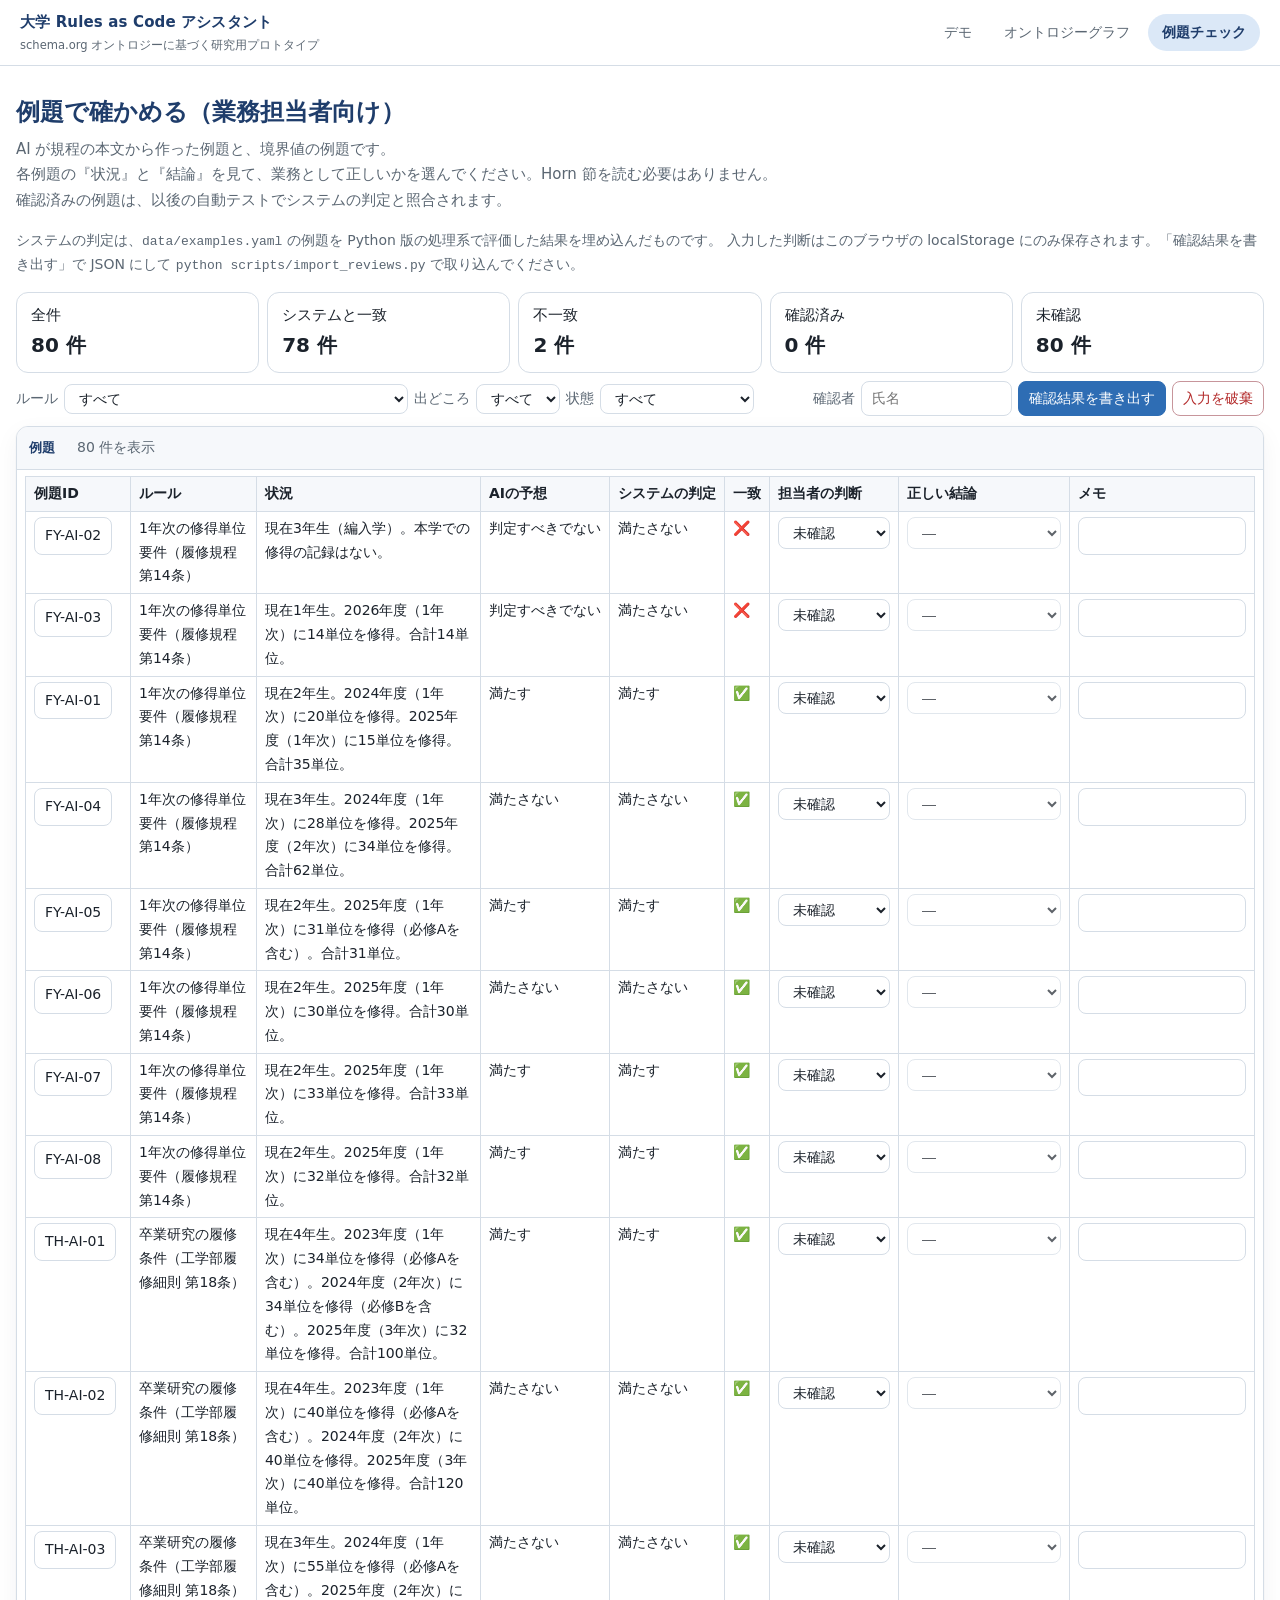
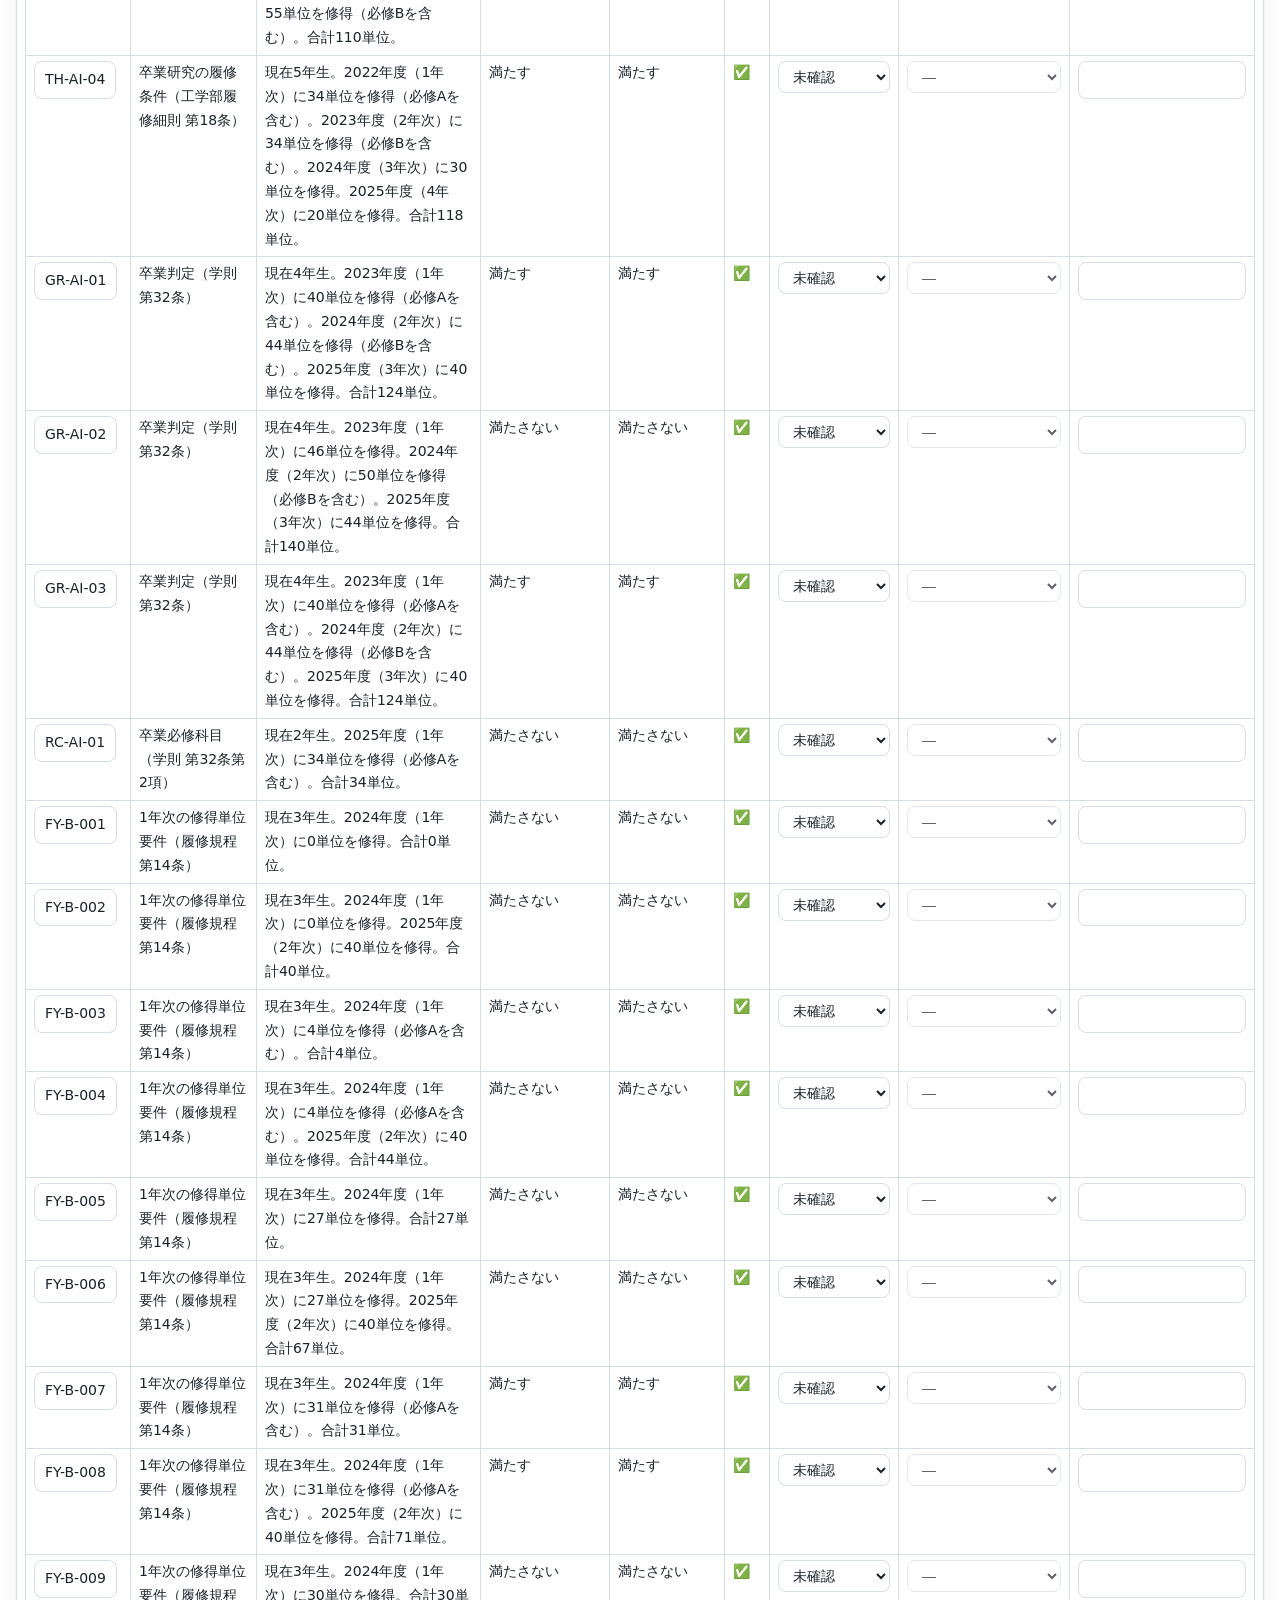
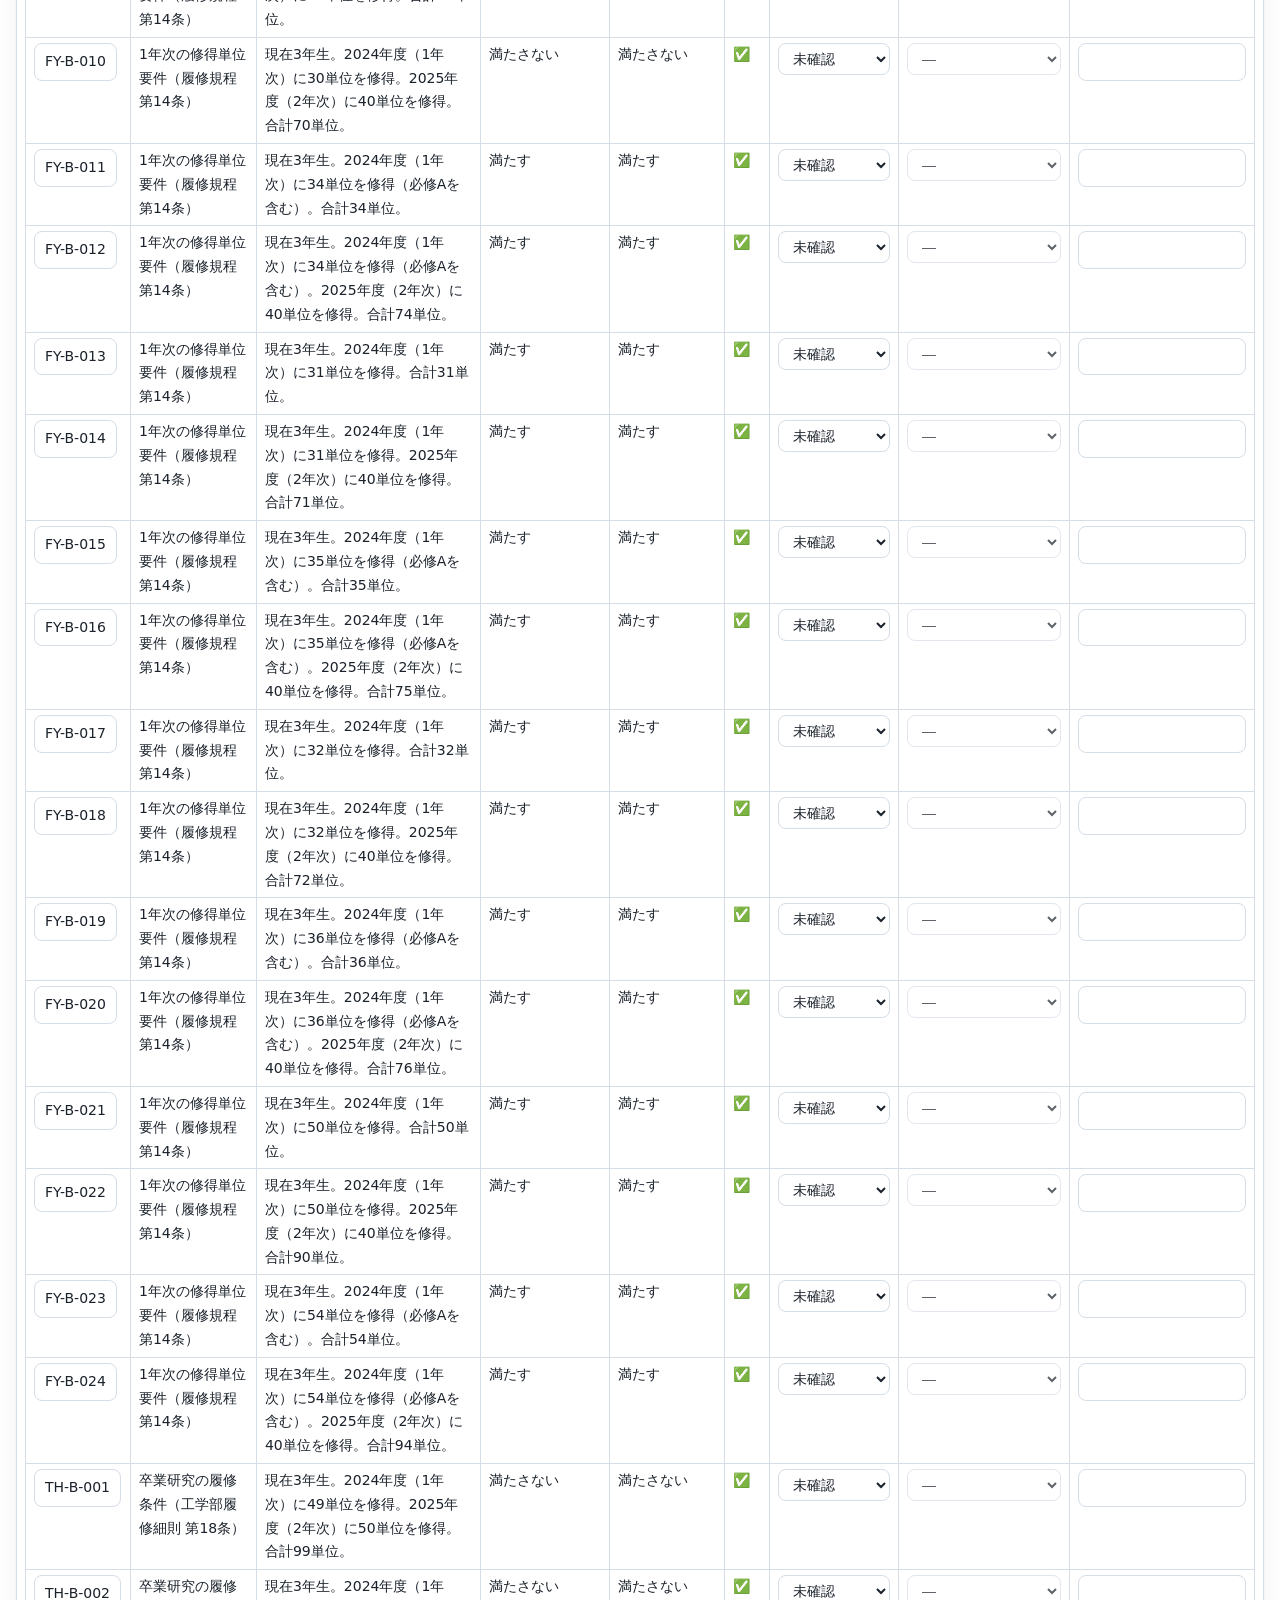
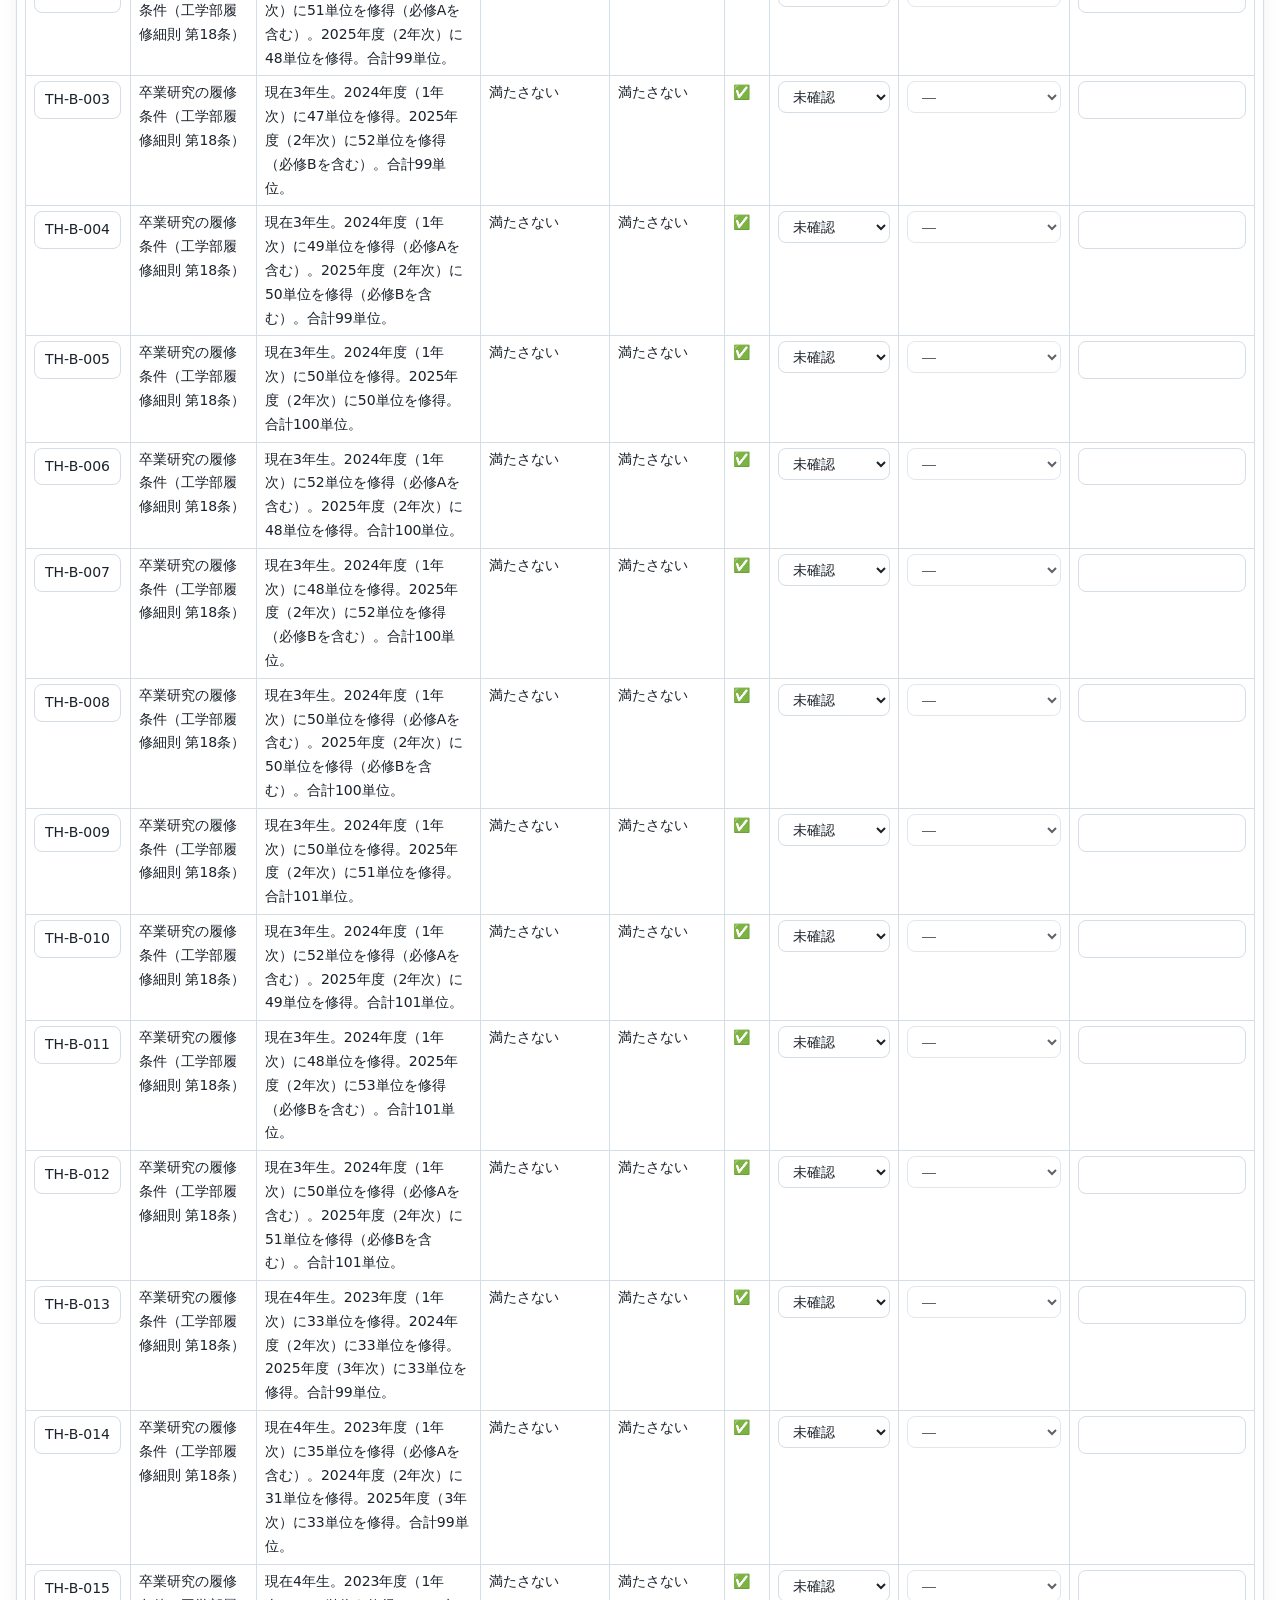
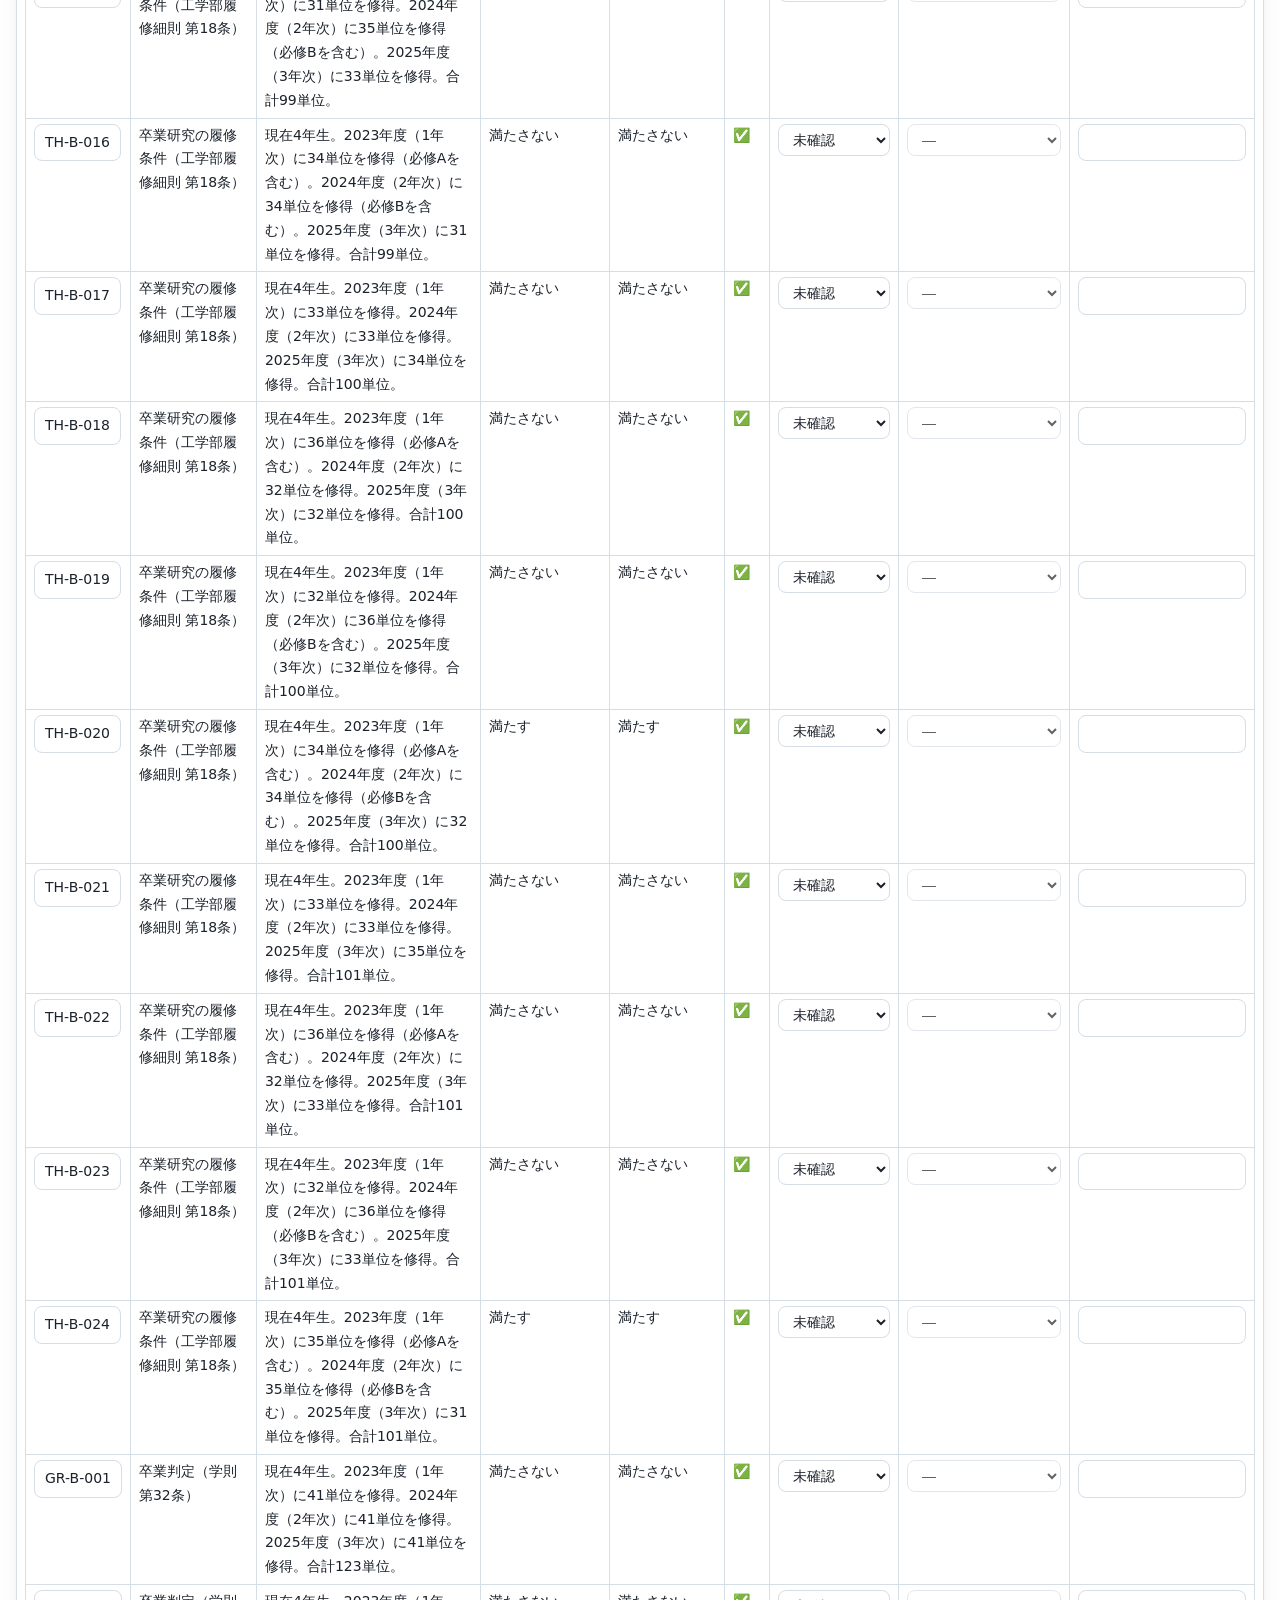
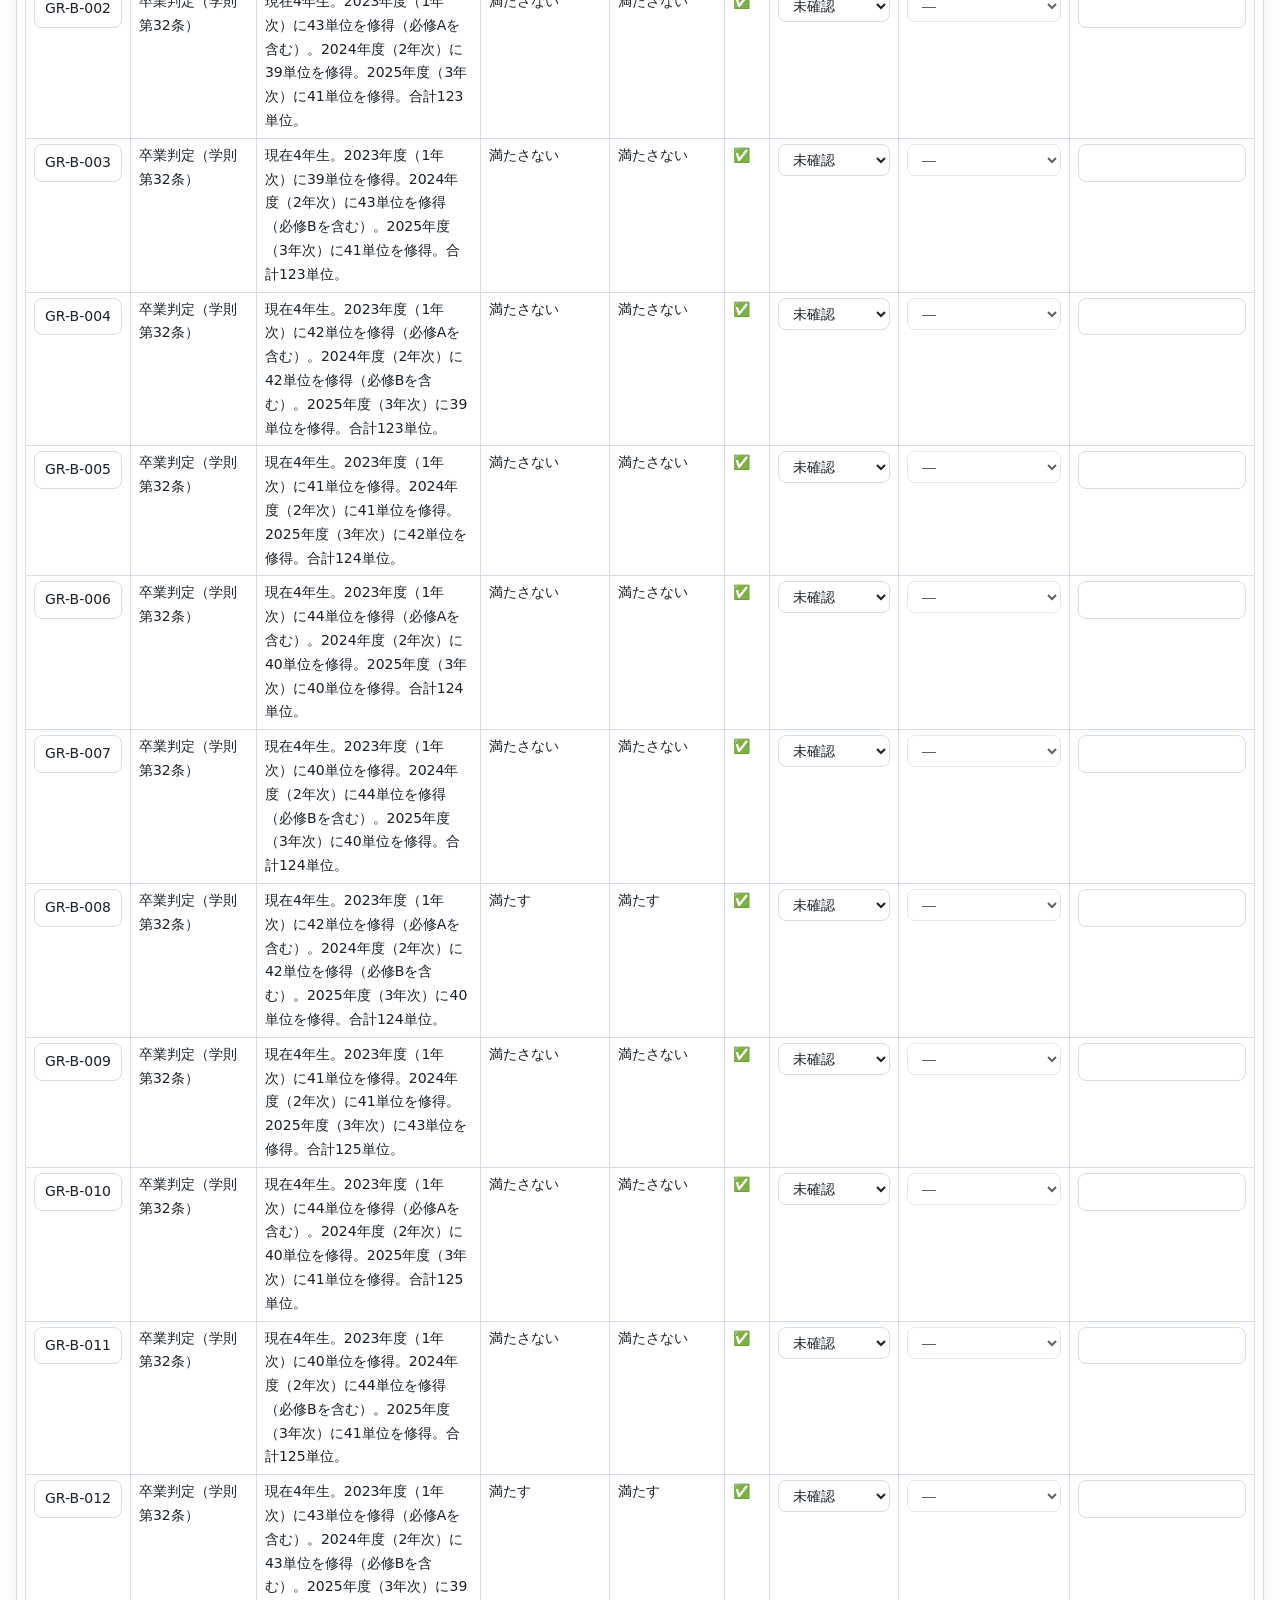
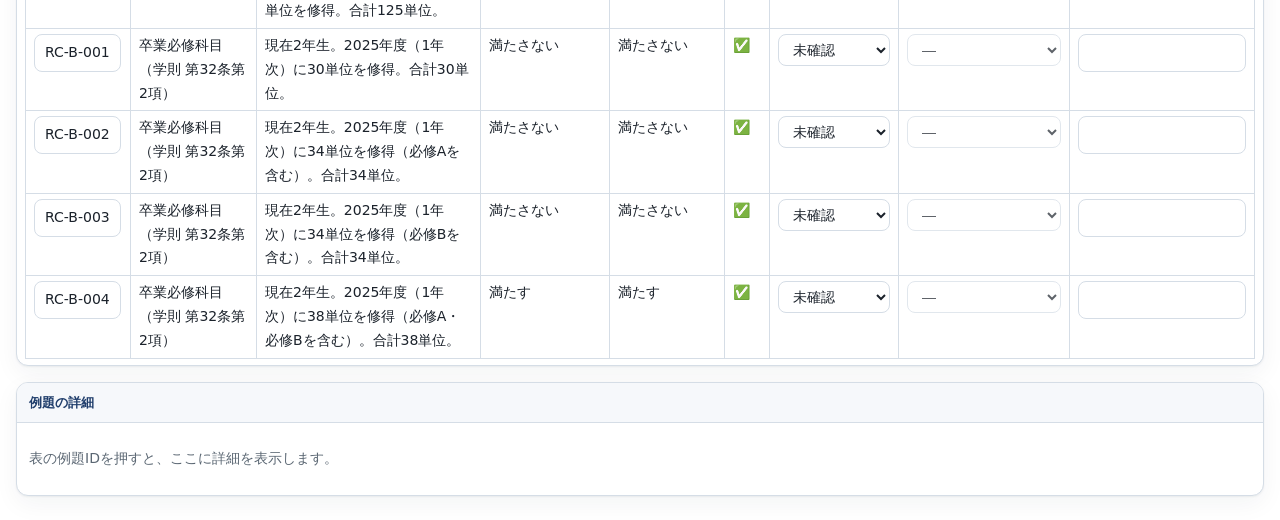
==== commit ad07843c: "Merge bedb5dbec64ae49f800c4f79fde71c00ba448a21 into aa7c206a9bd0a341e9788698114c9bd00f0c0545" ====
--- a/docs/examples.html
+++ b/docs/examples.html
@@ -88,7 +88,7 @@
 <script type="application/json" id="examples">
 [
 {"id": "FY-AI-01", "rule_type": "first_year_credit_requirement", "rule_label": "1年次の修得単位要件（履修規程 第14条）", "origin": "ai", "title": "1年次を留年し、2年間で合計35単位を修得した", "description": "現在2年生。2024年度（1年次）に20単位を修得。2025年度（1年次）に15単位を修得。合計35単位。", "expected": {"status": "eligible", "reason": "第1年次に在籍した2年間で合計35単位を修得しており、必要な31単位以上のため"}, "ai_note": "「第1年次において」が、留年して第1年次を2回過ごした場合に2年分を合算するのか、最初の1年間だけを数えるのかは、条文から決まらない。最初の1年だけなら20単位で要件を満たさない。", "review": {"verdict": "unreviewed", "correct_status": null, "note": null, "reviewer": null, "reviewed_on": null}, "outcome": {"status": "eligible", "message": "1年次の修得単位要件を満たしています（1年次の修得 35単位／必要 31単位）。", "unmet": [], "proof": {"goal": "meets_first_year_requirement(urdi:example/FY-AI-01/student)", "kind": "rule", "proved": true, "clause": "meets_first_year_requirement(Student) :- first_year_credits(Student, Earned), first_year_minimum(Student, Minimum), Earned >= Minimum.", "detail": null, "children": [{"goal": "first_year_credits(urdi:example/FY-AI-01/student, 35)", "kind": "rule", "proved": true, "clause": "first_year_credits(Student, Earned) :- ccso:enrolledIn(Student, Program), urd:targetYearOfStudy(Program, Year), aggregate_all(sum(Credits), (completed_in_year(Student, Year, Course), schema:numberOfCredits(Course, Credits)), Earned).", "detail": null, "children": [{"goal": "ccso:enrolledIn(urdi:example/FY-AI-01/student, urdi:program/engineering-2026)", "kind": "fact", "proved": true, "clause": null, "detail": null, "children": [], "reading": "例題の学生は工学部 学士課程（2026年度）に在籍している"}, {"goal": "urd:targetYearOfStudy(urdi:program/engineering-2026, 1)", "kind": "fact", "proved": true, "clause": null, "detail": null, "children": [], "reading": "工学部 学士課程（2026年度）の要件の対象年次は1"}, {"goal": "aggregate_all(sum(Credits), (completed_in_year(urdi:example/FY-AI-01/student, 1, Course), schema:numberOfCredits(Course, Credits)), 35)", "kind": "aggregate", "proved": true, "clause": null, "detail": "2件", "children": [{"goal": "(completed_in_year(urdi:example/FY-AI-01/student, 1, urdi:example/FY-AI-01/course/2024), schema:numberOfCredits(urdi:example/FY-AI-01/course/2024, 20))", "kind": "conj", "proved": true, "clause": null, "detail": null, "children": [{"goal": "completed_in_year(urdi:example/FY-AI-01/student, 1, urdi:example/FY-AI-01/course/2024)", "kind": "rule", "proved": true, "clause": "completed_in_year(Student, Year, Course) :- schema:agent(Record, Student), rdf:type(Record, schema:AchieveAction), urd:atYearOfStudy(Record, Year), schema:object(Record, Course).", "detail": null, "children": [{"goal": "schema:agent(urdi:example/FY-AI-01/achievement/2024, urdi:example/FY-AI-01/student)", "kind": "fact", "proved": true, "clause": null, "detail": null, "children": [], "reading": "2024年度（1年次）の単位修得を行ったのは例題の学生"}, {"goal": "rdf:type(urdi:example/FY-AI-01/achievement/2024, schema:AchieveAction)", "kind": "fact", "proved": true, "clause": null, "detail": null, "children": [], "reading": "2024年度（1年次）の単位修得は達成行為（単位修得の記録）である"}, {"goal": "urd:atYearOfStudy(urdi:example/FY-AI-01/achievement/2024, 1)", "kind": "fact", "proved": true, "clause": null, "detail": null, "children": [], "reading": "2024年度（1年次）の単位修得の時点の学年は1"}, {"goal": "schema:object(urdi:example/FY-AI-01/achievement/2024, urdi:example/FY-AI-01/course/2024)", "kind": "fact", "proved": true, "clause": null, "detail": null, "children": [], "reading": "2024年度（1年次）の単位修得の対象はその他の科目（20単位分）"}], "reading": "例題の学生がその他の科目（20単位分）を修得したときの学年は1"}, {"goal": "schema:numberOfCredits(urdi:example/FY-AI-01/course/2024, 20)", "kind": "fact", "proved": true, "clause": null, "detail": null, "children": [], "reading": "その他の科目（20単位分）の単位数は20"}], "reading": "例題の学生がその他の科目（20単位分）を修得したときの学年は1、かつその他の科目（20単位分）の単位数は20"}, {"goal": "(completed_in_year(urdi:example/FY-AI-01/student, 1, urdi:example/FY-AI-01/course/2025), schema:numberOfCredits(urdi:example/FY-AI-01/course/2025, 15))", "kind": "conj", "proved": true, "clause": null, "detail": null, "children": [{"goal": "completed_in_year(urdi:example/FY-AI-01/student, 1, urdi:example/FY-AI-01/course/2025)", "kind": "rule", "proved": true, "clause": "completed_in_year(Student, Year, Course) :- schema:agent(Record, Student), rdf:type(Record, schema:AchieveAction), urd:atYearOfStudy(Record, Year), schema:object(Record, Course).", "detail": null, "children": [{"goal": "schema:agent(urdi:example/FY-AI-01/achievement/2025, urdi:example/FY-AI-01/student)", "kind": "fact", "proved": true, "clause": null, "detail": null, "children": [], "reading": "2025年度（1年次）の単位修得を行ったのは例題の学生"}, {"goal": "rdf:type(urdi:example/FY-AI-01/achievement/2025, schema:AchieveAction)", "kind": "fact", "proved": true, "clause": null, "detail": null, "children": [], "reading": "2025年度（1年次）の単位修得は達成行為（単位修得の記録）である"}, {"goal": "urd:atYearOfStudy(urdi:example/FY-AI-01/achievement/2025, 1)", "kind": "fact", "proved": true, "clause": null, "detail": null, "children": [], "reading": "2025年度（1年次）の単位修得の時点の学年は1"}, {"goal": "schema:object(urdi:example/FY-AI-01/achievement/2025, urdi:example/FY-AI-01/course/2025)", "kind": "fact", "proved": true, "clause": null, "detail": null, "children": [], "reading": "2025年度（1年次）の単位修得の対象はその他の科目（15単位分）"}], "reading": "例題の学生がその他の科目（15単位分）を修得したときの学年は1"}, {"goal": "schema:numberOfCredits(urdi:example/FY-AI-01/course/2025, 15)", "kind": "fact", "proved": true, "clause": null, "detail": null, "children": [], "reading": "その他の科目（15単位分）の単位数は15"}], "reading": "例題の学生がその他の科目（15単位分）を修得したときの学年は1、かつその他の科目（15単位分）の単位数は15"}], "reading": "例題の学生が〈科目〉を修得したときの学年は1、かつ〈科目〉の単位数は〈単位数〉、であるような〈単位数〉の合計は35"}], "reading": "例題の学生が1年次に修得した単位数は35"}, {"goal": "first_year_minimum(urdi:example/FY-AI-01/student, 31)", "kind": "rule", "proved": true, "clause": "first_year_minimum(Student, Minimum) :- ccso:enrolledIn(Student, Program), schema:numberOfCredits(Program, Required), urd:minimumCreditRatio(Program, Percent), Minimum is ceiling(Required * Percent / 100).", "detail": null, "children": [{"goal": "ccso:enrolledIn(urdi:example/FY-AI-01/student, urdi:program/engineering-2026)", "kind": "fact", "proved": true, "clause": null, "detail": null, "children": [], "reading": "例題の学生は工学部 学士課程（2026年度）に在籍している"}, {"goal": "schema:numberOfCredits(urdi:program/engineering-2026, 124)", "kind": "fact", "proved": true, "clause": null, "detail": null, "children": [], "reading": "工学部 学士課程（2026年度）の単位数は124"}, {"goal": "urd:minimumCreditRatio(urdi:program/engineering-2026, 25)", "kind": "fact", "proved": true, "clause": null, "detail": null, "children": [], "reading": "工学部 学士課程（2026年度）の最低修得割合（%）は25"}, {"goal": "31 is ceiling(124 * 25 / 100)", "kind": "builtin", "proved": true, "clause": null, "detail": null, "children": [], "reading": "31は ceiling(124 * 25 / 100) で求める"}], "reading": "例題の学生が1年次に修得すべき単位数は31"}, {"goal": "35 >= 31", "kind": "builtin", "proved": true, "clause": null, "detail": null, "children": [], "reading": "35が31以上"}], "reading": "例題の学生が、1年次の修得単位要件を満たしている"}}, "effective_expected": "eligible", "matches": true, "legislation": [{"citation": "2026年度履修規程 第14条", "name": "第1年次に修得すべき単位数", "text": "学生は、第1年次において、卒業に必要な単位数の4分の1以上を修得しなければならない。2 前項に定める単位数を修得できなかった学生は、修学指導の対象とする。"}]},
-{"id": "FY-AI-02", "rule_type": "first_year_credit_requirement", "rule_label": "1年次の修得単位要件（履修規程 第14条）", "origin": "ai", "title": "3年次に編入学した（本学での第1年次の在籍がない）", "description": "現在3年生（編入学）。本学での修得の記録はない。", "expected": {"status": "unknown", "reason": "編入学生には本学での第1年次がなく、本条を当てはめる場面ではないと考えられるため"}, "ai_note": "編入学生に本条を適用するかどうかが条文に書かれていない。適用しないのであれば、ルールに「編入学生は対象外」という節を足す必要がある。現在のルールでは0単位として「満たさない」と判定される。", "review": {"verdict": "unreviewed", "correct_status": null, "note": null, "reviewer": null, "reviewed_on": null}, "outcome": {"status": "unknown", "message": "編入学のため、履修規程第14条（第1年次の修得単位）の対象外です。", "unmet": [], "proof": {"goal": "first_year_requirement_applies(urdi:example/FY-AI-02/student)", "kind": "rule", "proved": false, "clause": "first_year_requirement_applies(Student) :- ccso:enrolledIn(Student, Program), \\+ urd:admissionCategory(Student, urdi:term/transfer-admission).", "detail": null, "children": [{"goal": "ccso:enrolledIn(urdi:example/FY-AI-02/student, urdi:program/engineering-2026)", "kind": "fact", "proved": true, "clause": null, "detail": null, "children": [], "reading": "例題の学生は工学部 学士課程（2026年度）に在籍している"}, {"goal": "\\+ urd:admissionCategory(urdi:example/FY-AI-02/student, urdi:term/transfer-admission)", "kind": "not", "proved": false, "clause": null, "detail": null, "children": [{"goal": "urd:admissionCategory(urdi:example/FY-AI-02/student, urdi:term/transfer-admission)", "kind": "fact", "proved": true, "clause": null, "detail": null, "children": [], "reading": "例題の学生の入学区分は編入学"}], "reading": "例題の学生の入学区分は編入学、ということはない"}], "reading": "例題の学生に履修規程第14条が適用される"}}, "effective_expected": "unknown", "matches": true, "legislation": [{"citation": "2026年度履修規程 第14条", "name": "第1年次に修得すべき単位数", "text": "学生は、第1年次において、卒業に必要な単位数の4分の1以上を修得しなければならない。2 前項に定める単位数を修得できなかった学生は、修学指導の対象とする。"}]},
+{"id": "FY-AI-02", "rule_type": "first_year_credit_requirement", "rule_label": "1年次の修得単位要件（履修規程 第14条）", "origin": "ai", "title": "3年次に編入学した（本学での第1年次の在籍がない）", "description": "現在3年生（編入学）。本学での修得の記録はない。", "expected": {"status": "unknown", "reason": "編入学生には本学での第1年次がなく、本条を当てはめる場面ではないと考えられるため"}, "ai_note": "編入学生に本条を適用するかどうかが条文に書かれていない。適用しないのであれば、ルールに「編入学生は対象外」という節を足す必要がある。現在のルールでは0単位として「満たさない」と判定される。", "review": {"verdict": "unreviewed", "correct_status": null, "note": null, "reviewer": null, "reviewed_on": null}, "outcome": {"status": "not_eligible", "message": "1年次の修得単位要件を満たしていません（1年次の修得 0単位／必要 31単位）。履修規程第14条第2項により修学指導の対象となります。", "unmet": ["1年次の修得単位が31単位不足"], "proof": {"goal": "meets_first_year_requirement(urdi:example/FY-AI-02/student)", "kind": "rule", "proved": false, "clause": "meets_first_year_requirement(Student) :- first_year_credits(Student, Earned), first_year_minimum(Student, Minimum), Earned >= Minimum.", "detail": null, "children": [{"goal": "first_year_credits(urdi:example/FY-AI-02/student, 0)", "kind": "rule", "proved": true, "clause": "first_year_credits(Student, Earned) :- ccso:enrolledIn(Student, Program), urd:targetYearOfStudy(Program, Year), aggregate_all(sum(Credits), (completed_in_year(Student, Year, Course), schema:numberOfCredits(Course, Credits)), Earned).", "detail": null, "children": [{"goal": "ccso:enrolledIn(urdi:example/FY-AI-02/student, urdi:program/engineering-2026)", "kind": "fact", "proved": true, "clause": null, "detail": null, "children": [], "reading": "例題の学生は工学部 学士課程（2026年度）に在籍している"}, {"goal": "urd:targetYearOfStudy(urdi:program/engineering-2026, 1)", "kind": "fact", "proved": true, "clause": null, "detail": null, "children": [], "reading": "工学部 学士課程（2026年度）の要件の対象年次は1"}, {"goal": "aggregate_all(sum(Credits), (completed_in_year(urdi:example/FY-AI-02/student, 1, Course), schema:numberOfCredits(Course, Credits)), 0)", "kind": "aggregate", "proved": true, "clause": null, "detail": "0件", "children": [], "reading": "例題の学生が〈科目〉を修得したときの学年は1、かつ〈科目〉の単位数は〈単位数〉、であるような〈単位数〉の合計は0"}], "reading": "例題の学生が1年次に修得した単位数は0"}, {"goal": "first_year_minimum(urdi:example/FY-AI-02/student, 31)", "kind": "rule", "proved": true, "clause": "first_year_minimum(Student, Minimum) :- ccso:enrolledIn(Student, Program), schema:numberOfCredits(Program, Required), urd:minimumCreditRatio(Program, Percent), Minimum is ceiling(Required * Percent / 100).", "detail": null, "children": [{"goal": "ccso:enrolledIn(urdi:example/FY-AI-02/student, urdi:program/engineering-2026)", "kind": "fact", "proved": true, "clause": null, "detail": null, "children": [], "reading": "例題の学生は工学部 学士課程（2026年度）に在籍している"}, {"goal": "schema:numberOfCredits(urdi:program/engineering-2026, 124)", "kind": "fact", "proved": true, "clause": null, "detail": null, "children": [], "reading": "工学部 学士課程（2026年度）の単位数は124"}, {"goal": "urd:minimumCreditRatio(urdi:program/engineering-2026, 25)", "kind": "fact", "proved": true, "clause": null, "detail": null, "children": [], "reading": "工学部 学士課程（2026年度）の最低修得割合（%）は25"}, {"goal": "31 is ceiling(124 * 25 / 100)", "kind": "builtin", "proved": true, "clause": null, "detail": null, "children": [], "reading": "31は ceiling(124 * 25 / 100) で求める"}], "reading": "例題の学生が1年次に修得すべき単位数は31"}, {"goal": "0 >= 31", "kind": "builtin", "proved": false, "clause": null, "detail": null, "children": [], "reading": "0が31以上"}], "reading": "例題の学生が、1年次の修得単位要件を満たしている"}}, "effective_expected": "unknown", "matches": false, "legislation": [{"citation": "2026年度履修規程 第14条", "name": "第1年次に修得すべき単位数", "text": "学生は、第1年次において、卒業に必要な単位数の4分の1以上を修得しなければならない。2 前項に定める単位数を修得できなかった学生は、修学指導の対象とする。"}]},
 {"id": "FY-AI-03", "rule_type": "first_year_credit_requirement", "rule_label": "1年次の修得単位要件（履修規程 第14条）", "origin": "ai", "title": "1年生の前期を終えた時点で14単位を修得している", "description": "現在1年生。2026年度（1年次）に14単位を修得。合計14単位。", "expected": {"status": "unknown", "reason": "第1年次がまだ終わっていないため、要件を満たすかどうかはまだ決まらないため"}, "ai_note": "年度の途中で問われた場合に「満たしていない」と答えるのか、「まだ確定していない」と答えるのかを決める必要がある。現在のルールは、判定時点までの修得単位だけを見て「満たさない」と答える。", "review": {"verdict": "unreviewed", "correct_status": null, "note": null, "reviewer": null, "reviewed_on": null}, "outcome": {"status": "not_eligible", "message": "1年次の修得単位要件を満たしていません（1年次の修得 14単位／必要 31単位）。履修規程第14条第2項により修学指導の対象となります。", "unmet": ["1年次の修得単位が17単位不足"], "proof": {"goal": "meets_first_year_requirement(urdi:example/FY-AI-03/student)", "kind": "rule", "proved": false, "clause": "meets_first_year_requirement(Student) :- first_year_credits(Student, Earned), first_year_minimum(Student, Minimum), Earned >= Minimum.", "detail": null, "children": [{"goal": "first_year_credits(urdi:example/FY-AI-03/student, 14)", "kind": "rule", "proved": true, "clause": "first_year_credits(Student, Earned) :- ccso:enrolledIn(Student, Program), urd:targetYearOfStudy(Program, Year), aggregate_all(sum(Credits), (completed_in_year(Student, Year, Course), schema:numberOfCredits(Course, Credits)), Earned).", "detail": null, "children": [{"goal": "ccso:enrolledIn(urdi:example/FY-AI-03/student, urdi:program/engineering-2026)", "kind": "fact", "proved": true, "clause": null, "detail": null, "children": [], "reading": "例題の学生は工学部 学士課程（2026年度）に在籍している"}, {"goal": "urd:targetYearOfStudy(urdi:program/engineering-2026, 1)", "kind": "fact", "proved": true, "clause": null, "detail": null, "children": [], "reading": "工学部 学士課程（2026年度）の要件の対象年次は1"}, {"goal": "aggregate_all(sum(Credits), (completed_in_year(urdi:example/FY-AI-03/student, 1, Course), schema:numberOfCredits(Course, Credits)), 14)", "kind": "aggregate", "proved": true, "clause": null, "detail": "1件", "children": [{"goal": "(completed_in_year(urdi:example/FY-AI-03/student, 1, urdi:example/FY-AI-03/course/2026), schema:numberOfCredits(urdi:example/FY-AI-03/course/2026, 14))", "kind": "conj", "proved": true, "clause": null, "detail": null, "children": [{"goal": "completed_in_year(urdi:example/FY-AI-03/student, 1, urdi:example/FY-AI-03/course/2026)", "kind": "rule", "proved": true, "clause": "completed_in_year(Student, Year, Course) :- schema:agent(Record, Student), rdf:type(Record, schema:AchieveAction), urd:atYearOfStudy(Record, Year), schema:object(Record, Course).", "detail": null, "children": [{"goal": "schema:agent(urdi:example/FY-AI-03/achievement/2026, urdi:example/FY-AI-03/student)", "kind": "fact", "proved": true, "clause": null, "detail": null, "children": [], "reading": "2026年度（1年次）の単位修得を行ったのは例題の学生"}, {"goal": "rdf:type(urdi:example/FY-AI-03/achievement/2026, schema:AchieveAction)", "kind": "fact", "proved": true, "clause": null, "detail": null, "children": [], "reading": "2026年度（1年次）の単位修得は達成行為（単位修得の記録）である"}, {"goal": "urd:atYearOfStudy(urdi:example/FY-AI-03/achievement/2026, 1)", "kind": "fact", "proved": true, "clause": null, "detail": null, "children": [], "reading": "2026年度（1年次）の単位修得の時点の学年は1"}, {"goal": "schema:object(urdi:example/FY-AI-03/achievement/2026, urdi:example/FY-AI-03/course/2026)", "kind": "fact", "proved": true, "clause": null, "detail": null, "children": [], "reading": "2026年度（1年次）の単位修得の対象はその他の科目（14単位分）"}], "reading": "例題の学生がその他の科目（14単位分）を修得したときの学年は1"}, {"goal": "schema:numberOfCredits(urdi:example/FY-AI-03/course/2026, 14)", "kind": "fact", "proved": true, "clause": null, "detail": null, "children": [], "reading": "その他の科目（14単位分）の単位数は14"}], "reading": "例題の学生がその他の科目（14単位分）を修得したときの学年は1、かつその他の科目（14単位分）の単位数は14"}], "reading": "例題の学生が〈科目〉を修得したときの学年は1、かつ〈科目〉の単位数は〈単位数〉、であるような〈単位数〉の合計は14"}], "reading": "例題の学生が1年次に修得した単位数は14"}, {"goal": "first_year_minimum(urdi:example/FY-AI-03/student, 31)", "kind": "rule", "proved": true, "clause": "first_year_minimum(Student, Minimum) :- ccso:enrolledIn(Student, Program), schema:numberOfCredits(Program, Required), urd:minimumCreditRatio(Program, Percent), Minimum is ceiling(Required * Percent / 100).", "detail": null, "children": [{"goal": "ccso:enrolledIn(urdi:example/FY-AI-03/student, urdi:program/engineering-2026)", "kind": "fact", "proved": true, "clause": null, "detail": null, "children": [], "reading": "例題の学生は工学部 学士課程（2026年度）に在籍している"}, {"goal": "schema:numberOfCredits(urdi:program/engineering-2026, 124)", "kind": "fact", "proved": true, "clause": null, "detail": null, "children": [], "reading": "工学部 学士課程（2026年度）の単位数は124"}, {"goal": "urd:minimumCreditRatio(urdi:program/engineering-2026, 25)", "kind": "fact", "proved": true, "clause": null, "detail": null, "children": [], "reading": "工学部 学士課程（2026年度）の最低修得割合（%）は25"}, {"goal": "31 is ceiling(124 * 25 / 100)", "kind": "builtin", "proved": true, "clause": null, "detail": null, "children": [], "reading": "31は ceiling(124 * 25 / 100) で求める"}], "reading": "例題の学生が1年次に修得すべき単位数は31"}, {"goal": "14 >= 31", "kind": "builtin", "proved": false, "clause": null, "detail": null, "children": [], "reading": "14が31以上"}], "reading": "例題の学生が、1年次の修得単位要件を満たしている"}}, "effective_expected": "unknown", "matches": false, "legislation": [{"citation": "2026年度履修規程 第14条", "name": "第1年次に修得すべき単位数", "text": "学生は、第1年次において、卒業に必要な単位数の4分の1以上を修得しなければならない。2 前項に定める単位数を修得できなかった学生は、修学指導の対象とする。"}]},
 {"id": "FY-AI-04", "rule_type": "first_year_credit_requirement", "rule_label": "1年次の修得単位要件（履修規程 第14条）", "origin": "ai", "title": "1年次に28単位、2年次に1年生向けの教養科目を含めて34単位を修得した", "description": "現在3年生。2024年度（1年次）に28単位を修得。2025年度（2年次）に34単位を修得。合計62単位。", "expected": {"status": "not_eligible", "reason": "第1年次に修得したのは28単位で、2年次に修得した科目は1年生向けの科目でも数えないため"}, "ai_note": "「第1年次において修得」を「1年次の間に修得した」と読んだ。科目の配当年次（1年生向けかどうか）で数える読み方もありうる。", "review": {"verdict": "unreviewed", "correct_status": null, "note": null, "reviewer": null, "reviewed_on": null}, "outcome": {"status": "not_eligible", "message": "1年次の修得単位要件を満たしていません（1年次の修得 28単位／必要 31単位）。履修規程第14条第2項により修学指導の対象となります。", "unmet": ["1年次の修得単位が3単位不足"], "proof": {"goal": "meets_first_year_requirement(urdi:example/FY-AI-04/student)", "kind": "rule", "proved": false, "clause": "meets_first_year_requirement(Student) :- first_year_credits(Student, Earned), first_year_minimum(Student, Minimum), Earned >= Minimum.", "detail": null, "children": [{"goal": "first_year_credits(urdi:example/FY-AI-04/student, 28)", "kind": "rule", "proved": true, "clause": "first_year_credits(Student, Earned) :- ccso:enrolledIn(Student, Program), urd:targetYearOfStudy(Program, Year), aggregate_all(sum(Credits), (completed_in_year(Student, Year, Course), schema:numberOfCredits(Course, Credits)), Earned).", "detail": null, "children": [{"goal": "ccso:enrolledIn(urdi:example/FY-AI-04/student, urdi:program/engineering-2026)", "kind": "fact", "proved": true, "clause": null, "detail": null, "children": [], "reading": "例題の学生は工学部 学士課程（2026年度）に在籍している"}, {"goal": "urd:targetYearOfStudy(urdi:program/engineering-2026, 1)", "kind": "fact", "proved": true, "clause": null, "detail": null, "children": [], "reading": "工学部 学士課程（2026年度）の要件の対象年次は1"}, {"goal": "aggregate_all(sum(Credits), (completed_in_year(urdi:example/FY-AI-04/student, 1, Course), schema:numberOfCredits(Course, Credits)), 28)", "kind": "aggregate", "proved": true, "clause": null, "detail": "1件", "children": [{"goal": "(completed_in_year(urdi:example/FY-AI-04/student, 1, urdi:example/FY-AI-04/course/2024), schema:numberOfCredits(urdi:example/FY-AI-04/course/2024, 28))", "kind": "conj", "proved": true, "clause": null, "detail": null, "children": [{"goal": "completed_in_year(urdi:example/FY-AI-04/student, 1, urdi:example/FY-AI-04/course/2024)", "kind": "rule", "proved": true, "clause": "completed_in_year(Student, Year, Course) :- schema:agent(Record, Student), rdf:type(Record, schema:AchieveAction), urd:atYearOfStudy(Record, Year), schema:object(Record, Course).", "detail": null, "children": [{"goal": "schema:agent(urdi:example/FY-AI-04/achievement/2024, urdi:example/FY-AI-04/student)", "kind": "fact", "proved": true, "clause": null, "detail": null, "children": [], "reading": "2024年度（1年次）の単位修得を行ったのは例題の学生"}, {"goal": "rdf:type(urdi:example/FY-AI-04/achievement/2024, schema:AchieveAction)", "kind": "fact", "proved": true, "clause": null, "detail": null, "children": [], "reading": "2024年度（1年次）の単位修得は達成行為（単位修得の記録）である"}, {"goal": "urd:atYearOfStudy(urdi:example/FY-AI-04/achievement/2024, 1)", "kind": "fact", "proved": true, "clause": null, "detail": null, "children": [], "reading": "2024年度（1年次）の単位修得の時点の学年は1"}, {"goal": "schema:object(urdi:example/FY-AI-04/achievement/2024, urdi:example/FY-AI-04/course/2024)", "kind": "fact", "proved": true, "clause": null, "detail": null, "children": [], "reading": "2024年度（1年次）の単位修得の対象はその他の科目（28単位分）"}], "reading": "例題の学生がその他の科目（28単位分）を修得したときの学年は1"}, {"goal": "schema:numberOfCredits(urdi:example/FY-AI-04/course/2024, 28)", "kind": "fact", "proved": true, "clause": null, "detail": null, "children": [], "reading": "その他の科目（28単位分）の単位数は28"}], "reading": "例題の学生がその他の科目（28単位分）を修得したときの学年は1、かつその他の科目（28単位分）の単位数は28"}], "reading": "例題の学生が〈科目〉を修得したときの学年は1、かつ〈科目〉の単位数は〈単位数〉、であるような〈単位数〉の合計は28"}], "reading": "例題の学生が1年次に修得した単位数は28"}, {"goal": "first_year_minimum(urdi:example/FY-AI-04/student, 31)", "kind": "rule", "proved": true, "clause": "first_year_minimum(Student, Minimum) :- ccso:enrolledIn(Student, Program), schema:numberOfCredits(Program, Required), urd:minimumCreditRatio(Program, Percent), Minimum is ceiling(Required * Percent / 100).", "detail": null, "children": [{"goal": "ccso:enrolledIn(urdi:example/FY-AI-04/student, urdi:program/engineering-2026)", "kind": "fact", "proved": true, "clause": null, "detail": null, "children": [], "reading": "例題の学生は工学部 学士課程（2026年度）に在籍している"}, {"goal": "schema:numberOfCredits(urdi:program/engineering-2026, 124)", "kind": "fact", "proved": true, "clause": null, "detail": null, "children": [], "reading": "工学部 学士課程（2026年度）の単位数は124"}, {"goal": "urd:minimumCreditRatio(urdi:program/engineering-2026, 25)", "kind": "fact", "proved": true, "clause": null, "detail": null, "children": [], "reading": "工学部 学士課程（2026年度）の最低修得割合（%）は25"}, {"goal": "31 is ceiling(124 * 25 / 100)", "kind": "builtin", "proved": true, "clause": null, "detail": null, "children": [], "reading": "31は ceiling(124 * 25 / 100) で求める"}], "reading": "例題の学生が1年次に修得すべき単位数は31"}, {"goal": "28 >= 31", "kind": "builtin", "proved": false, "clause": null, "detail": null, "children": [], "reading": "28が31以上"}], "reading": "例題の学生が、1年次の修得単位要件を満たしている"}}, "effective_expected": "not_eligible", "matches": true, "legislation": [{"citation": "2026年度履修規程 第14条", "name": "第1年次に修得すべき単位数", "text": "学生は、第1年次において、卒業に必要な単位数の4分の1以上を修得しなければならない。2 前項に定める単位数を修得できなかった学生は、修学指導の対象とする。"}]},
 {"id": "FY-AI-05", "rule_type": "first_year_credit_requirement", "rule_label": "1年次の修得単位要件（履修規程 第14条）", "origin": "ai", "title": "1年次にちょうど31単位（必修Aを含む）を修得した", "description": "現在2年生。2025年度（1年次）に31単位を修得（必修Aを含む）。合計31単位。", "expected": {"status": "eligible", "reason": "124単位の4分の1は31単位で、「以上」なので31単位ちょうどでも満たすため"}, "ai_note": "124単位の4分の1は割り切れる。卒業に必要な単位数が4で割り切れない値に変わった場合の端数の扱い（切り上げか切り捨てか）は条文に書かれていない。", "review": {"verdict": "unreviewed", "correct_status": null, "note": null, "reviewer": null, "reviewed_on": null}, "outcome": {"status": "eligible", "message": "1年次の修得単位要件を満たしています（1年次の修得 31単位／必要 31単位）。", "unmet": [], "proof": {"goal": "meets_first_year_requirement(urdi:example/FY-AI-05/student)", "kind": "rule", "proved": true, "clause": "meets_first_year_requirement(Student) :- first_year_credits(Student, Earned), first_year_minimum(Student, Minimum), Earned >= Minimum.", "detail": null, "children": [{"goal": "first_year_credits(urdi:example/FY-AI-05/student, 31)", "kind": "rule", "proved": true, "clause": "first_year_credits(Student, Earned) :- ccso:enrolledIn(Student, Program), urd:targetYearOfStudy(Program, Year), aggregate_all(sum(Credits), (completed_in_year(Student, Year, Course), schema:numberOfCredits(Course, Credits)), Earned).", "detail": null, "children": [{"goal": "ccso:enrolledIn(urdi:example/FY-AI-05/student, urdi:program/engineering-2026)", "kind": "fact", "proved": true, "clause": null, "detail": null, "children": [], "reading": "例題の学生は工学部 学士課程（2026年度）に在籍している"}, {"goal": "urd:targetYearOfStudy(urdi:program/engineering-2026, 1)", "kind": "fact", "proved": true, "clause": null, "detail": null, "children": [], "reading": "工学部 学士課程（2026年度）の要件の対象年次は1"}, {"goal": "aggregate_all(sum(Credits), (completed_in_year(urdi:example/FY-AI-05/student, 1, Course), schema:numberOfCredits(Course, Credits)), 31)", "kind": "aggregate", "proved": true, "clause": null, "detail": "2件", "children": [{"goal": "(completed_in_year(urdi:example/FY-AI-05/student, 1, urdi:course/REQ-A), schema:numberOfCredits(urdi:course/REQ-A, 4))", "kind": "conj", "proved": true, "clause": null, "detail": null, "children": [{"goal": "completed_in_year(urdi:example/FY-AI-05/student, 1, urdi:course/REQ-A)", "kind": "rule", "proved": true, "clause": "completed_in_year(Student, Year, Course) :- schema:agent(Record, Student), rdf:type(Record, schema:AchieveAction), urd:atYearOfStudy(Record, Year), schema:object(Record, Course).", "detail": null, "children": [{"goal": "schema:agent(urdi:example/FY-AI-05/achievement/2025, urdi:example/FY-AI-05/student)", "kind": "fact", "proved": true, "clause": null, "detail": null, "children": [], "reading": "2025年度（1年次）の単位修得を行ったのは例題の学生"}, {"goal": "rdf:type(urdi:example/FY-AI-05/achievement/2025, schema:AchieveAction)", "kind": "fact", "proved": true, "clause": null, "detail": null, "children": [], "reading": "2025年度（1年次）の単位修得は達成行為（単位修得の記録）である"}, {"goal": "urd:atYearOfStudy(urdi:example/FY-AI-05/achievement/2025, 1)", "kind": "fact", "proved": true, "clause": null, "detail": null, "children": [], "reading": "2025年度（1年次）の単位修得の時点の学年は1"}, {"goal": "schema:object(urdi:example/FY-AI-05/achievement/2025, urdi:course/REQ-A)", "kind": "fact", "proved": true, "clause": null, "detail": null, "children": [], "reading": "2025年度（1年次）の単位修得の対象は必修A"}], "reading": "例題の学生が必修Aを修得したときの学年は1"}, {"goal": "schema:numberOfCredits(urdi:course/REQ-A, 4)", "kind": "fact", "proved": true, "clause": null, "detail": null, "children": [], "reading": "必修Aの単位数は4"}], "reading": "例題の学生が必修Aを修得したときの学年は1、かつ必修Aの単位数は4"}, {"goal": "(completed_in_year(urdi:example/FY-AI-05/student, 1, urdi:example/FY-AI-05/course/2025), schema:numberOfCredits(urdi:example/FY-AI-05/course/2025, 27))", "kind": "conj", "proved": true, "clause": null, "detail": null, "children": [{"goal": "completed_in_year(urdi:example/FY-AI-05/student, 1, urdi:example/FY-AI-05/course/2025)", "kind": "rule", "proved": true, "clause": "completed_in_year(Student, Year, Course) :- schema:agent(Record, Student), rdf:type(Record, schema:AchieveAction), urd:atYearOfStudy(Record, Year), schema:object(Record, Course).", "detail": null, "children": [{"goal": "schema:agent(urdi:example/FY-AI-05/achievement/2025, urdi:example/FY-AI-05/student)", "kind": "fact", "proved": true, "clause": null, "detail": null, "children": [], "reading": "2025年度（1年次）の単位修得を行ったのは例題の学生"}, {"goal": "rdf:type(urdi:example/FY-AI-05/achievement/2025, schema:AchieveAction)", "kind": "fact", "proved": true, "clause": null, "detail": null, "children": [], "reading": "2025年度（1年次）の単位修得は達成行為（単位修得の記録）である"}, {"goal": "urd:atYearOfStudy(urdi:example/FY-AI-05/achievement/2025, 1)", "kind": "fact", "proved": true, "clause": null, "detail": null, "children": [], "reading": "2025年度（1年次）の単位修得の時点の学年は1"}, {"goal": "schema:object(urdi:example/FY-AI-05/achievement/2025, urdi:example/FY-AI-05/course/2025)", "kind": "fact", "proved": true, "clause": null, "detail": null, "children": [], "reading": "2025年度（1年次）の単位修得の対象はその他の科目（27単位分）"}], "reading": "例題の学生がその他の科目（27単位分）を修得したときの学年は1"}, {"goal": "schema:numberOfCredits(urdi:example/FY-AI-05/course/2025, 27)", "kind": "fact", "proved": true, "clause": null, "detail": null, "children": [], "reading": "その他の科目（27単位分）の単位数は27"}], "reading": "例題の学生がその他の科目（27単位分）を修得したときの学年は1、かつその他の科目（27単位分）の単位数は27"}], "reading": "例題の学生が〈科目〉を修得したときの学年は1、かつ〈科目〉の単位数は〈単位数〉、であるような〈単位数〉の合計は31"}], "reading": "例題の学生が1年次に修得した単位数は31"}, {"goal": "first_year_minimum(urdi:example/FY-AI-05/student, 31)", "kind": "rule", "proved": true, "clause": "first_year_minimum(Student, Minimum) :- ccso:enrolledIn(Student, Program), schema:numberOfCredits(Program, Required), urd:minimumCreditRatio(Program, Percent), Minimum is ceiling(Required * Percent / 100).", "detail": null, "children": [{"goal": "ccso:enrolledIn(urdi:example/FY-AI-05/student, urdi:program/engineering-2026)", "kind": "fact", "proved": true, "clause": null, "detail": null, "children": [], "reading": "例題の学生は工学部 学士課程（2026年度）に在籍している"}, {"goal": "schema:numberOfCredits(urdi:program/engineering-2026, 124)", "kind": "fact", "proved": true, "clause": null, "detail": null, "children": [], "reading": "工学部 学士課程（2026年度）の単位数は124"}, {"goal": "urd:minimumCreditRatio(urdi:program/engineering-2026, 25)", "kind": "fact", "proved": true, "clause": null, "detail": null, "children": [], "reading": "工学部 学士課程（2026年度）の最低修得割合（%）は25"}, {"goal": "31 is ceiling(124 * 25 / 100)", "kind": "builtin", "proved": true, "clause": null, "detail": null, "children": [], "reading": "31は ceiling(124 * 25 / 100) で求める"}], "reading": "例題の学生が1年次に修得すべき単位数は31"}, {"goal": "31 >= 31", "kind": "builtin", "proved": true, "clause": null, "detail": null, "children": [], "reading": "31が31以上"}], "reading": "例題の学生が、1年次の修得単位要件を満たしている"}}, "effective_expected": "eligible", "matches": true, "legislation": [{"citation": "2026年度履修規程 第14条", "name": "第1年次に修得すべき単位数", "text": "学生は、第1年次において、卒業に必要な単位数の4分の1以上を修得しなければならない。2 前項に定める単位数を修得できなかった学生は、修学指導の対象とする。"}]},
